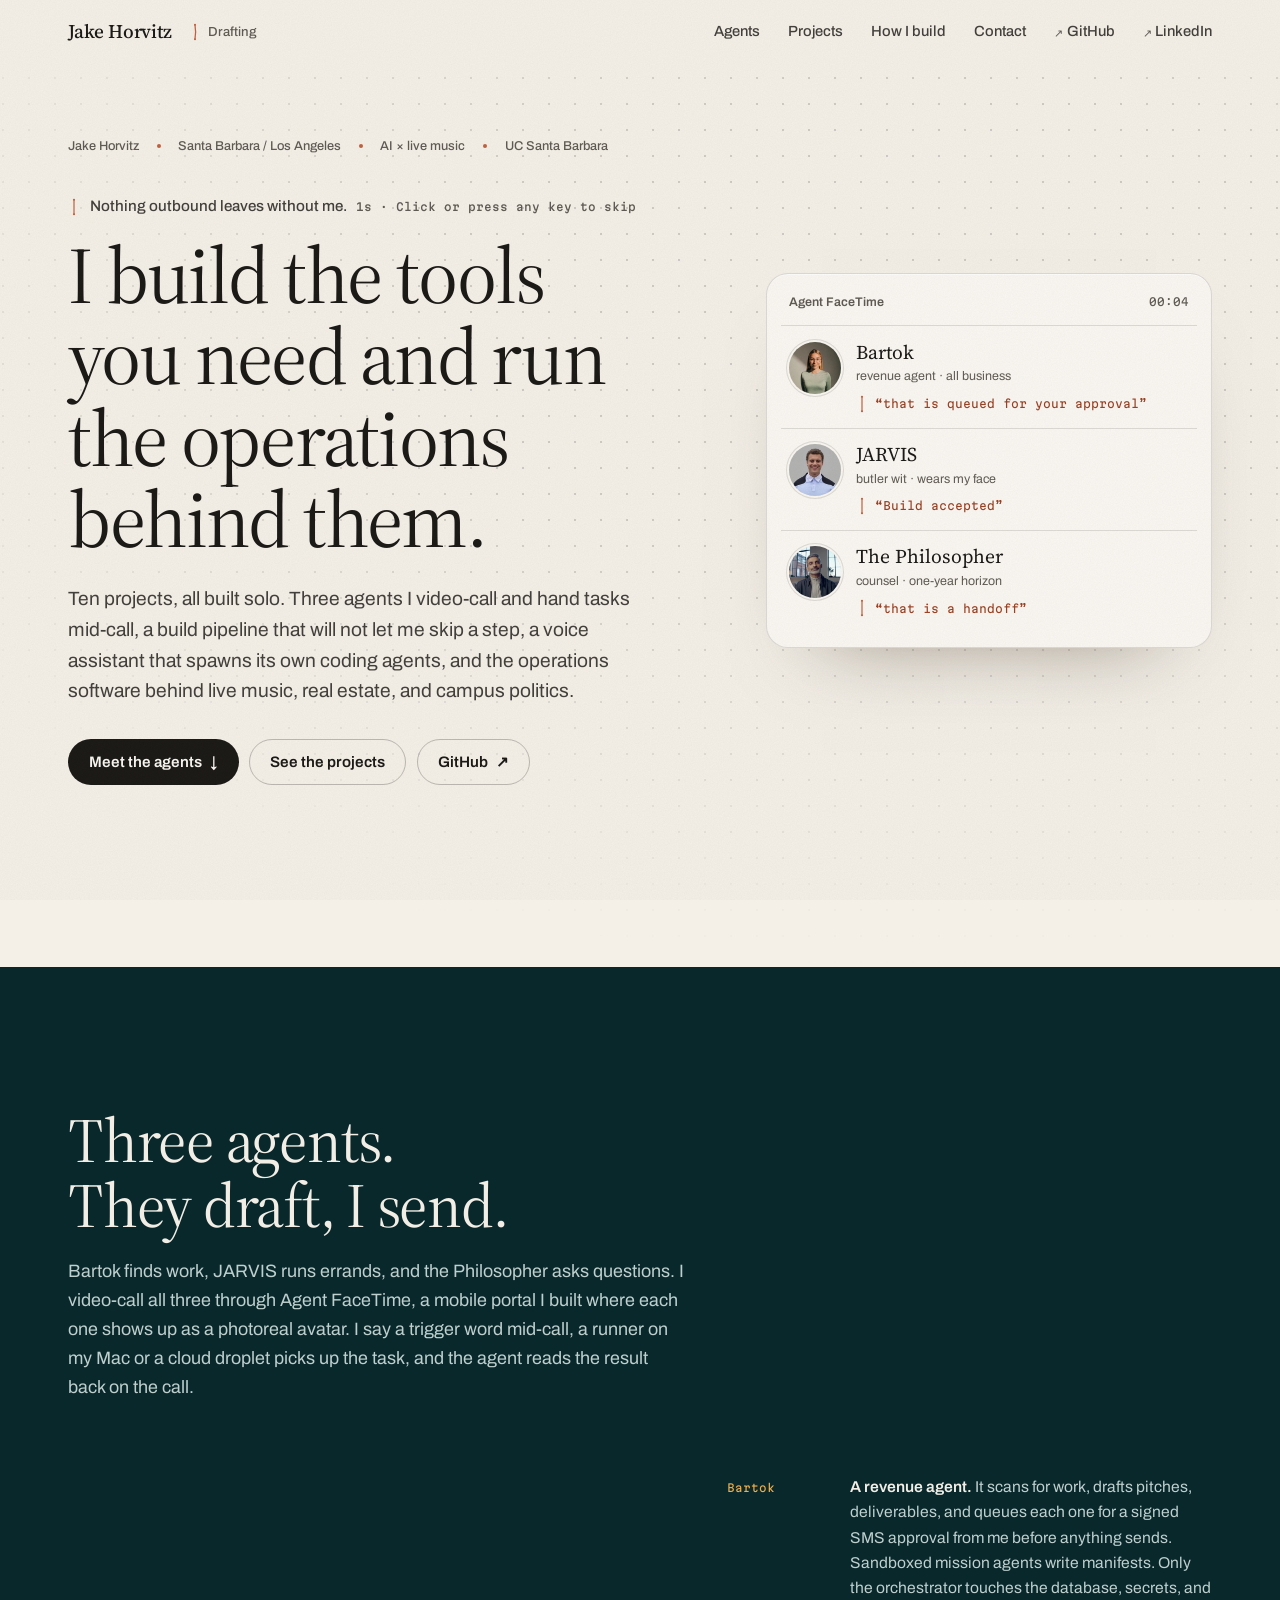
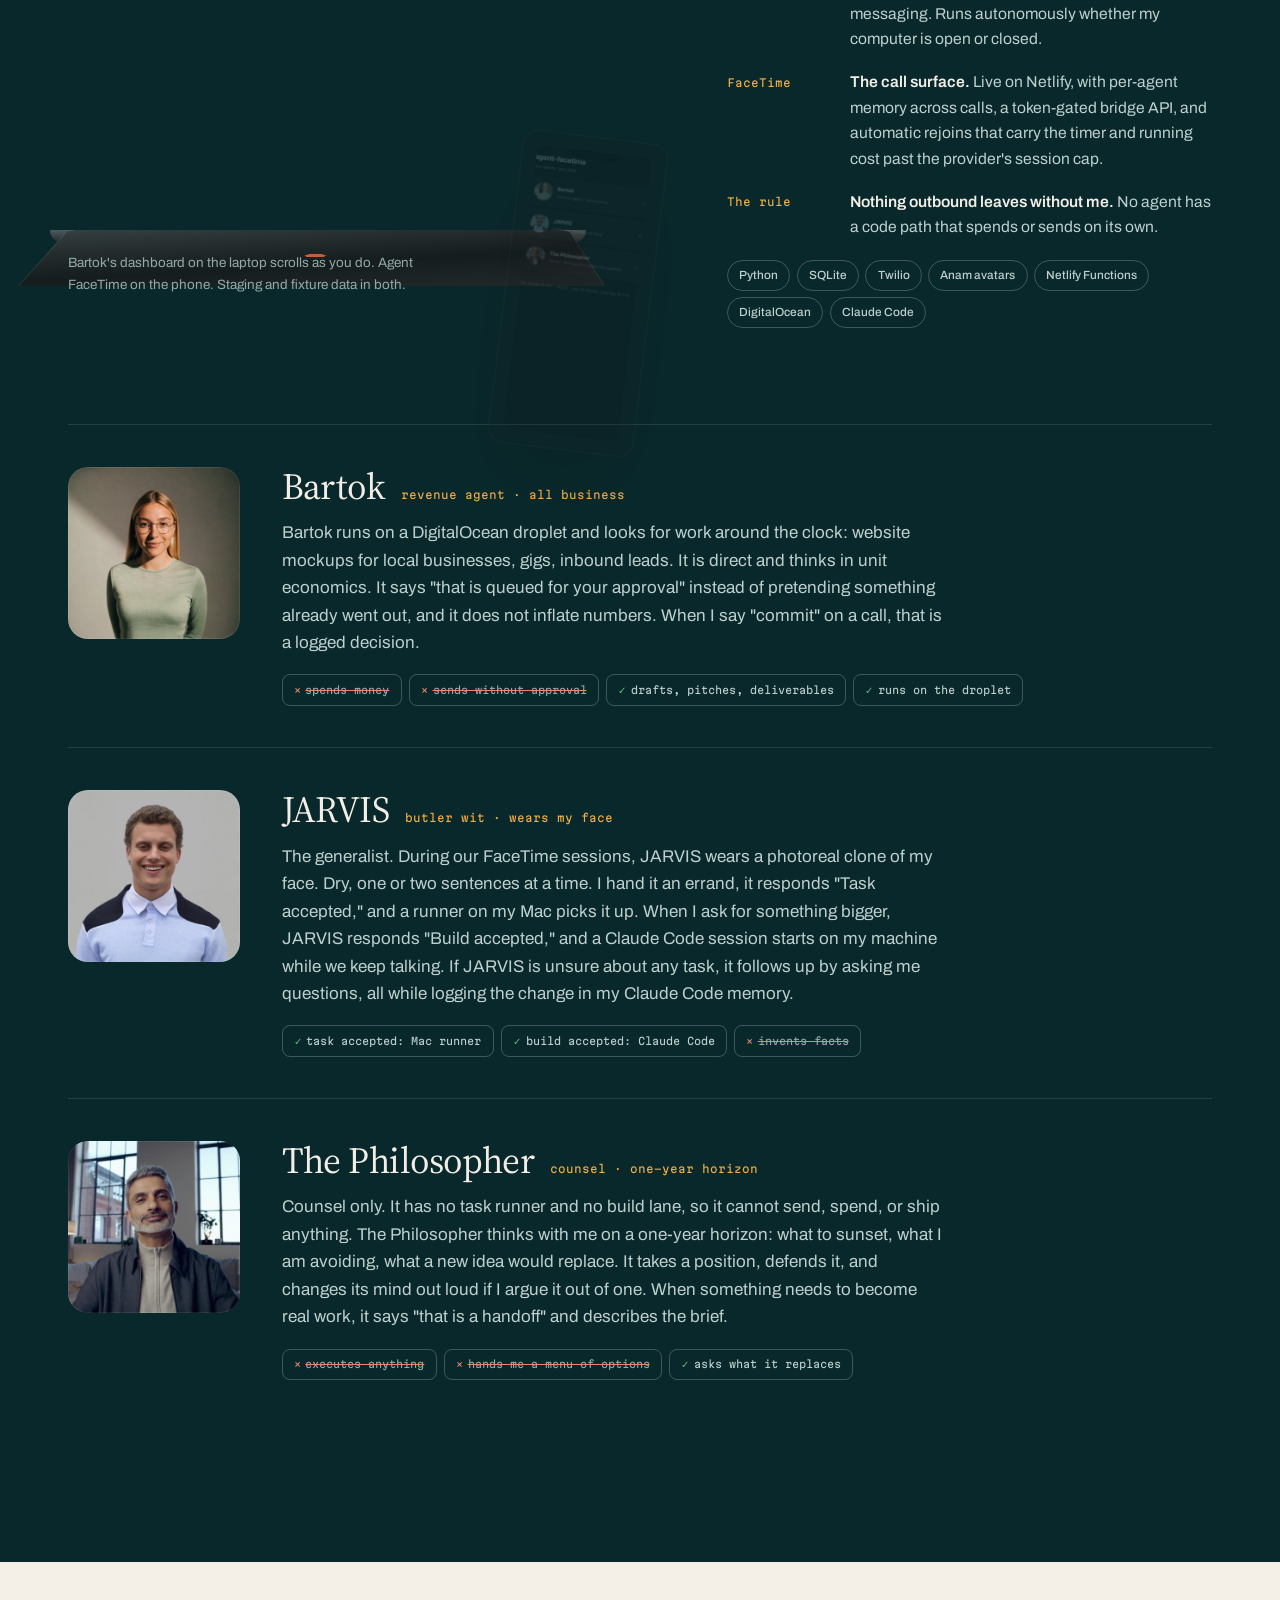
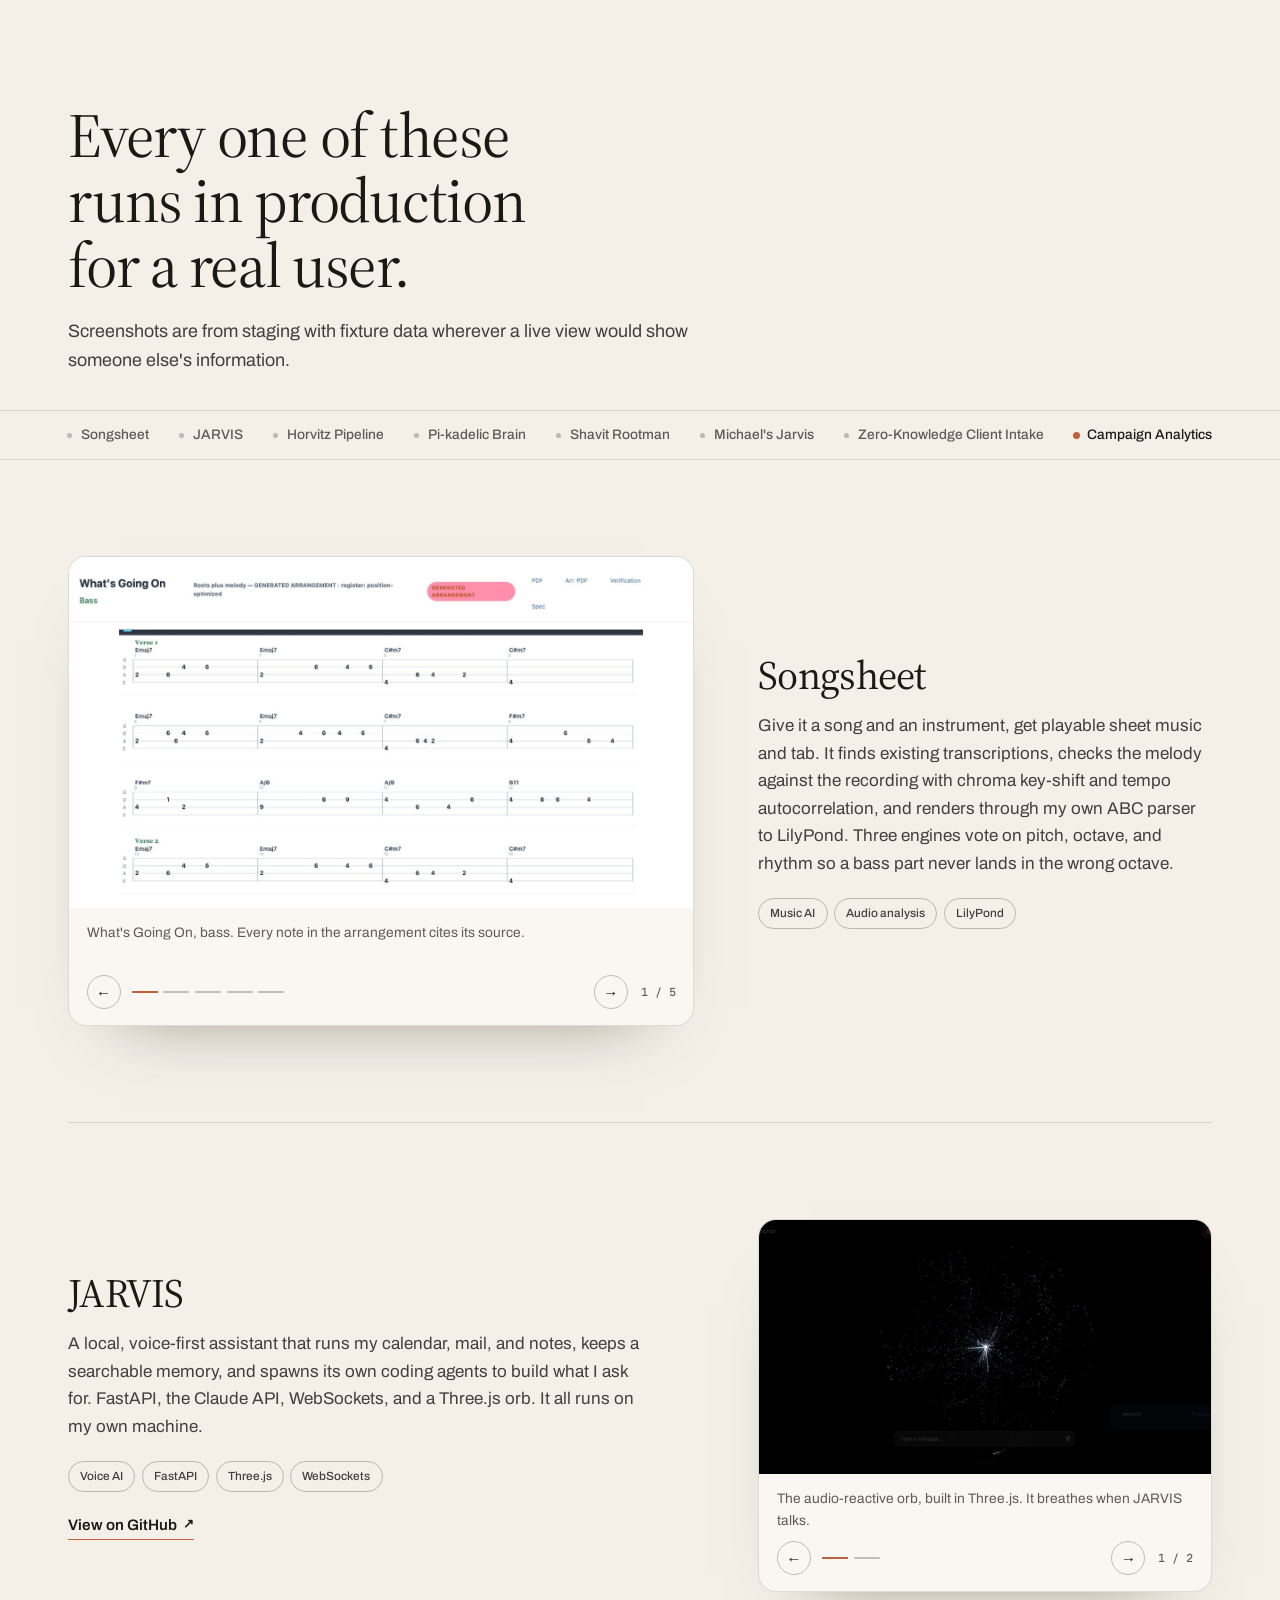
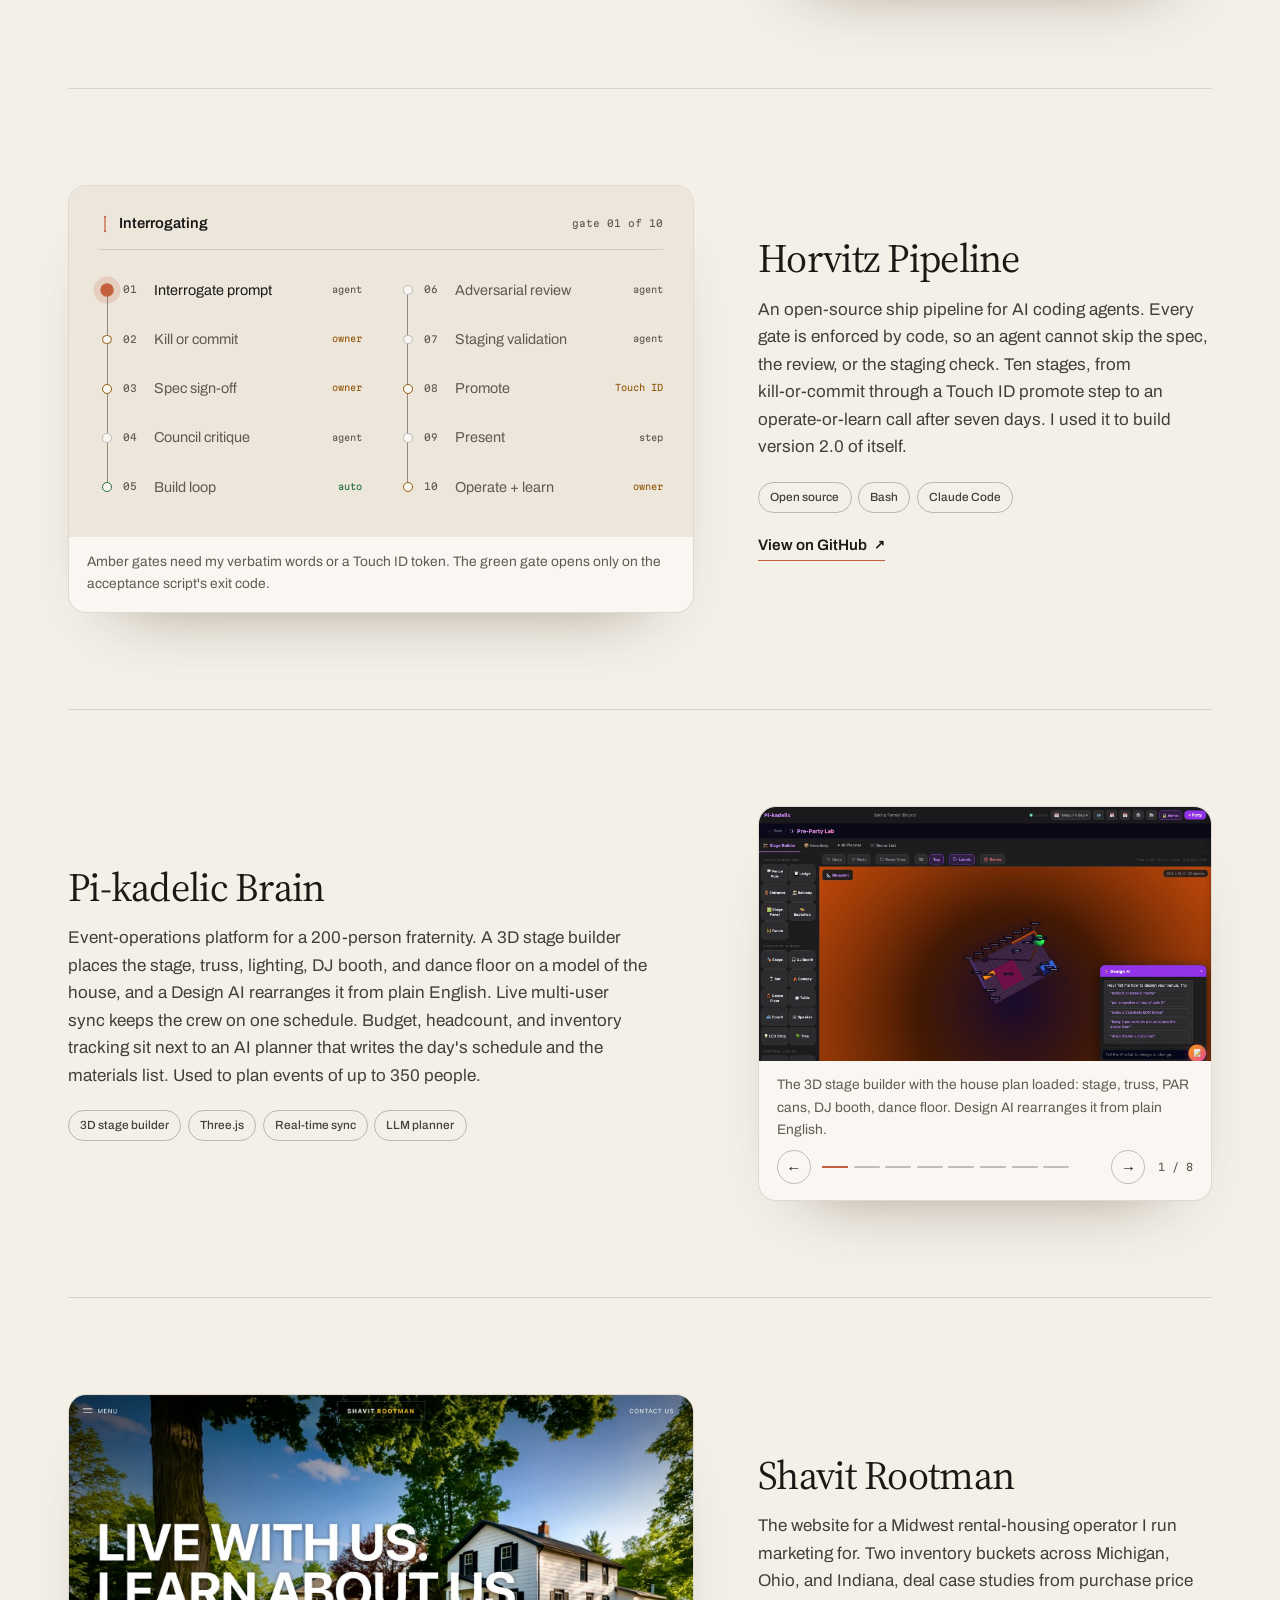
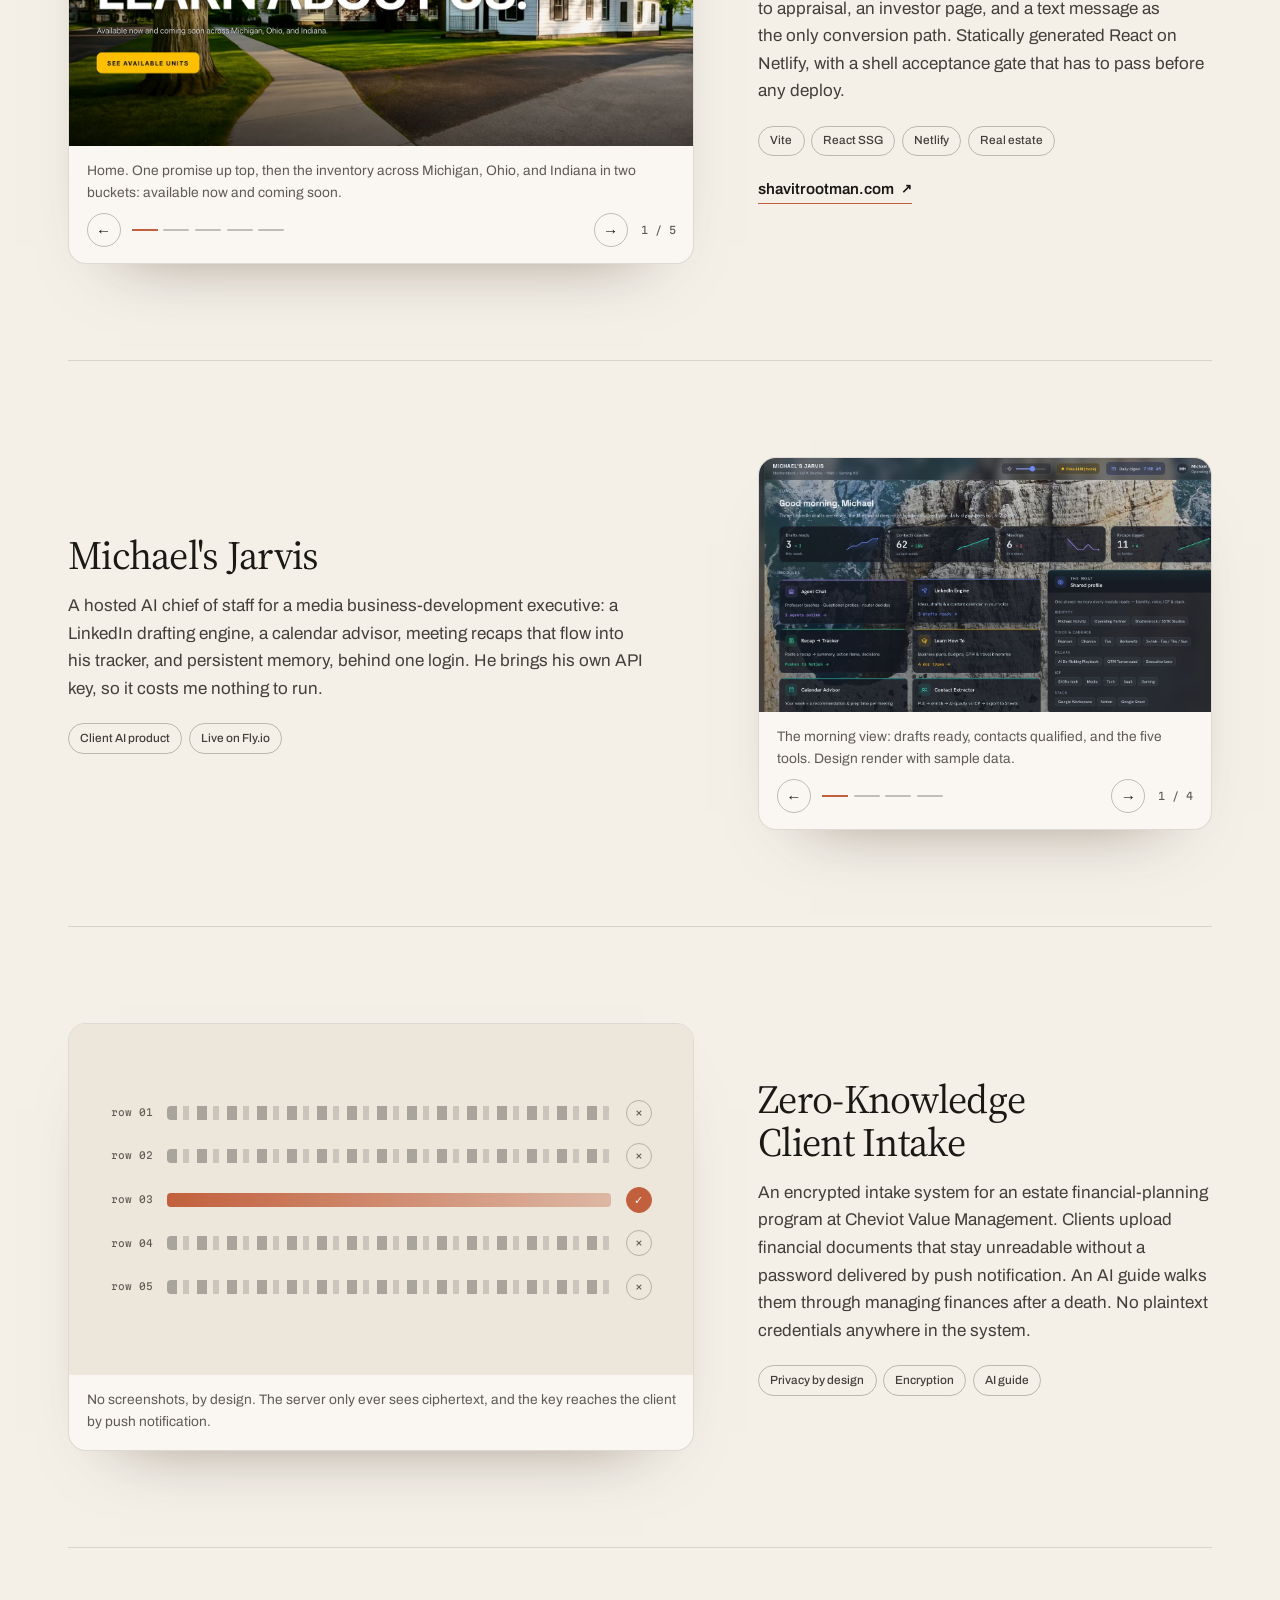
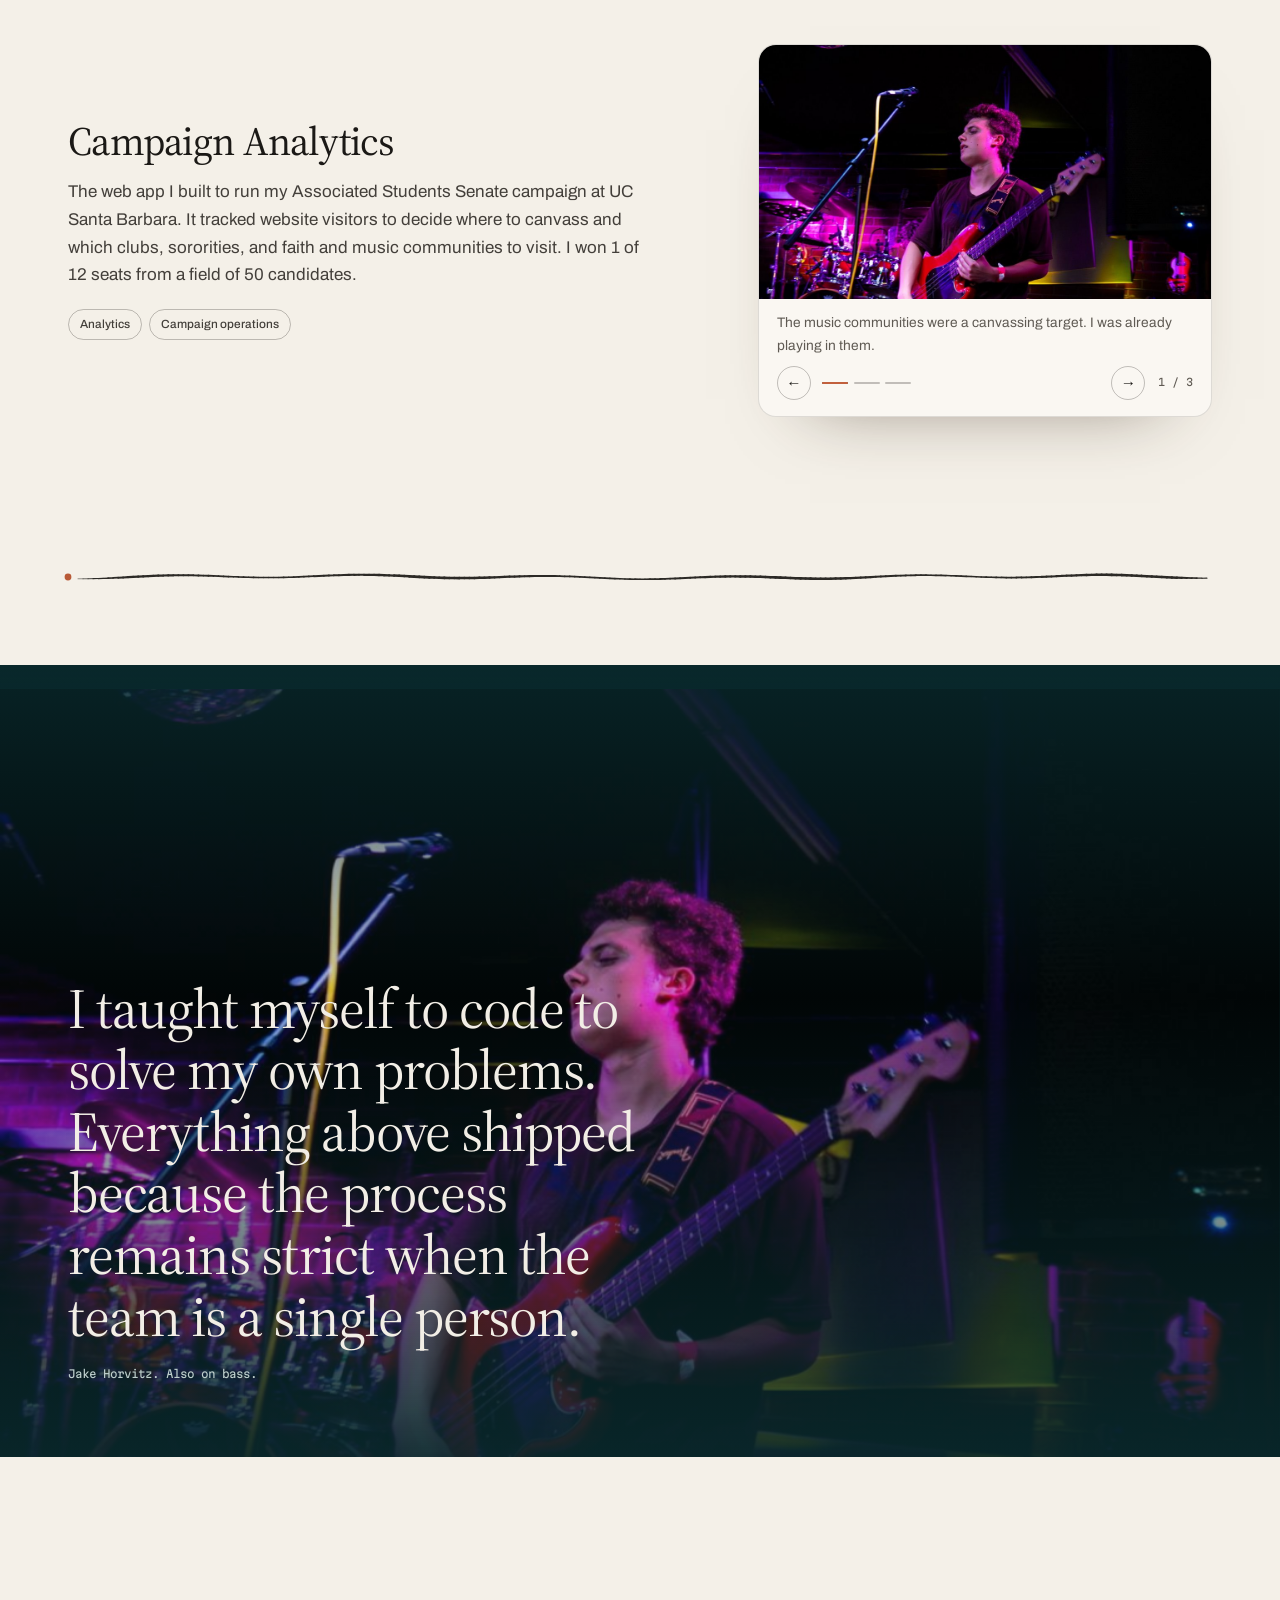
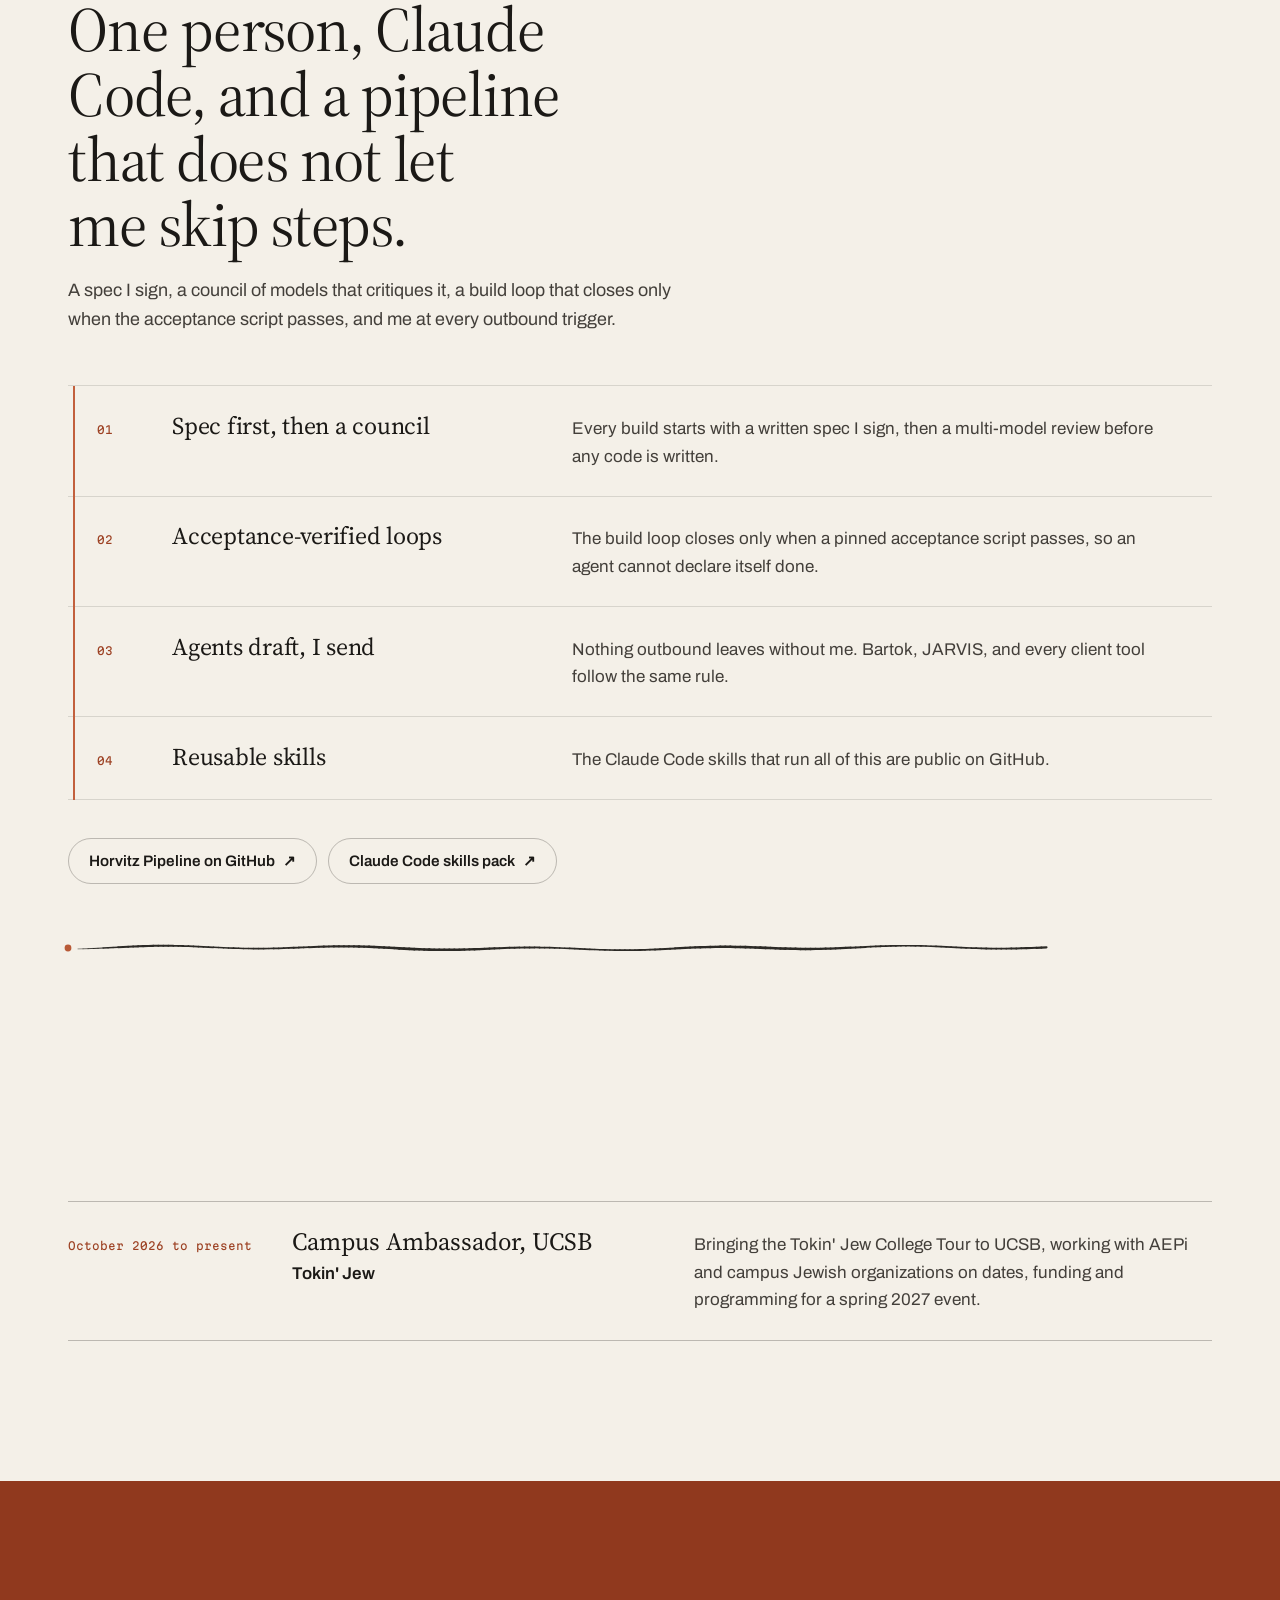
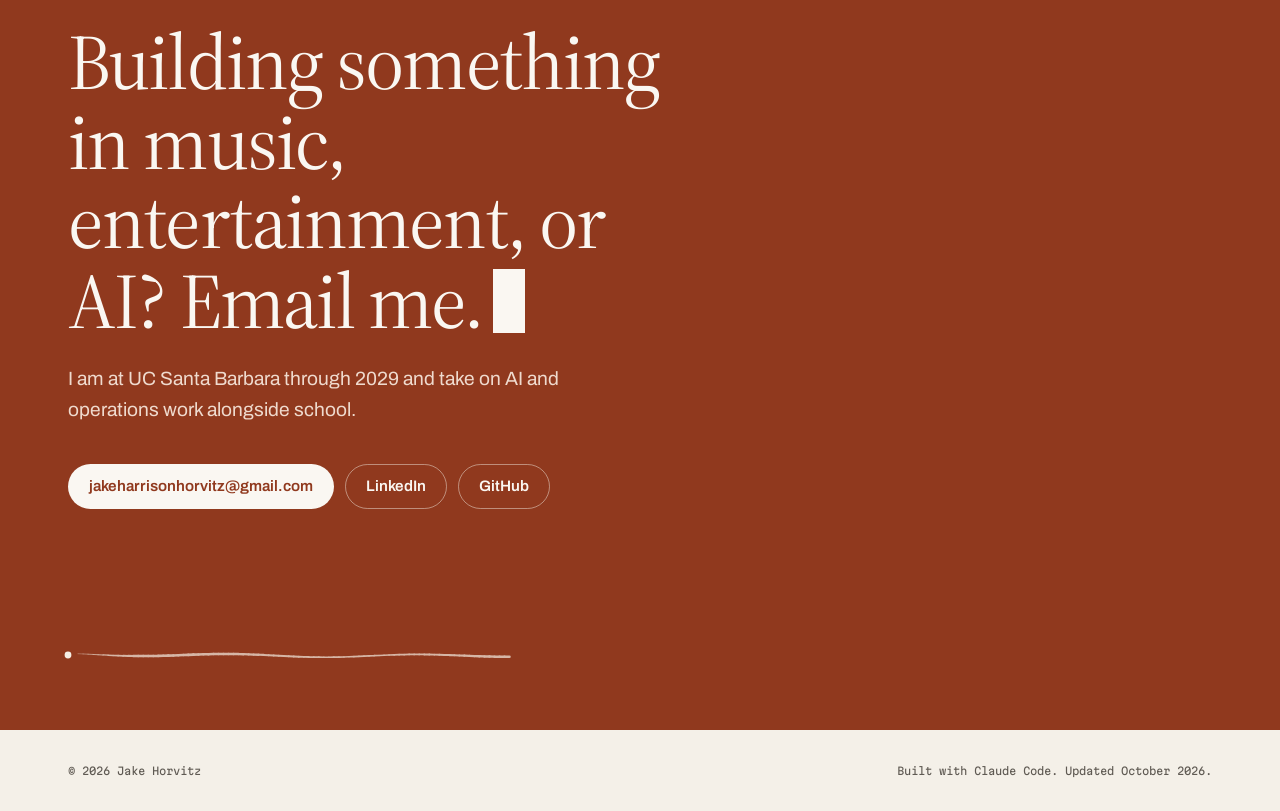
==== index.html @ 58ab50be "Live Session redesign: status line, streamed copy, agent check-ins, plucked ink strings Paper ground" ====
<!doctype html>
<html lang="en">
<head>
<meta charset="UTF-8">
<meta name="viewport" content="width=device-width, initial-scale=1">
<title>Jake Horvitz | AI Projects</title>
<meta name="description" content="Ten projects engineered solo by Jake Horvitz using Claude Code: a gated deployment pipeline, three voice/video-interactive agents, a personal voice assistant, and custom operations platforms driving live music, real estate, and campus governance.">
<meta name="theme-color" content="#F3EEE3">
<meta property="og:type" content="website">
<meta property="og:site_name" content="Jake Horvitz">
<meta property="og:title" content="Jake Horvitz | AI Projects">
<meta property="og:description" content="Ten projects engineered solo with Claude Code: a gated deployment pipeline, three voice/video-interactive agents, a personal voice assistant, and custom operations platforms driving live music, real estate, and campus governance.">
<meta property="og:url" content="https://jakehorvitz.com/">
<meta property="og:image" content="https://jakehorvitz.com/assets/og.jpg">
<meta property="og:image:width" content="1200">
<meta property="og:image:height" content="630">
<meta name="twitter:card" content="summary_large_image">
<meta name="twitter:title" content="Jake Horvitz | AI Projects">
<meta name="twitter:description" content="Ten projects engineered solo with Claude Code, where AI meets live music.">
<meta name="twitter:image" content="https://jakehorvitz.com/assets/og.jpg">
<link rel="icon" href="data:image/svg+xml,%3Csvg xmlns='http://www.w3.org/2000/svg' viewBox='0 0 64 64'%3E%3Crect width='64' height='64' rx='14' fill='%23F3EEE3'/%3E%3Cpath d='M32 12 Q 38 32 32 52' fill='none' stroke='%23B85A37' stroke-width='4' stroke-linecap='round'/%3E%3Ccircle cx='32' cy='12' r='4' fill='%23B85A37'/%3E%3Ccircle cx='32' cy='52' r='4' fill='%23B85A37'/%3E%3C/svg%3E">
<link rel="preconnect" href="https://fonts.googleapis.com">
<link rel="preconnect" href="https://fonts.gstatic.com" crossorigin>
<link rel="stylesheet" href="https://fonts.googleapis.com/css2?family=Source+Serif+4:ital,opsz,wght@0,8..60,300..700;1,8..60,300..600&family=Archivo:wdth,wght@62..125,100..900&family=Martian+Mono:wght@300..500&display=swap">
<link rel="stylesheet" href="styles.css">
<script>
/* Live session: plays once per browser session, never under reduced motion or a deep link.
   app.js takes it over; if app.js never arrives, the safety timer shows the finished page. */
(function (c) {
  c.classList.add('js');
  try {
    if (!window.matchMedia('(prefers-reduced-motion: reduce)').matches && !window.sessionStorage.getItem('jh-live') && !window.location.hash) {
      window.sessionStorage.setItem('jh-live', '1');
      c.classList.add('live');
      window.__liveSafety = window.setTimeout(function () { c.classList.remove('live'); }, 2500);
    }
  } catch (e) { c.classList.remove('live'); }
})(document.documentElement);
</script>
<script type="application/ld+json">
{"@context":"https://schema.org","@type":"Person","name":"Jake Horvitz","url":"https://jakehorvitz.com/","affiliation":{"@type":"CollegeOrUniversity","name":"UC Santa Barbara"},"sameAs":["https://github.com/jakehorvitz","https://www.linkedin.com/in/jakehorvitz/"]}
</script>
</head>
<body>

<a class="skip" href="#agents">Skip to content</a>

<nav class="nav" id="nav" aria-label="Primary">
  <span class="nav-progress" aria-hidden="true"></span>
  <div class="wrap">
    <a href="#top" class="mark">Jake Horvitz</a>
    <span class="nav-status" aria-hidden="true">
      <svg class="pluck" viewBox="0 0 20 30"><path class="ghost g1"/><path class="ghost g2"/><path class="str" d="M10 3 Q 10 15 10 27"/><circle cx="10" cy="3" r="1.7"/><circle cx="10" cy="27" r="1.7"/></svg>
      <span class="nav-verb">Drafting</span>
    </span>
    <button class="nav-toggle" id="navToggle" aria-label="Toggle navigation menu" aria-expanded="false" aria-controls="navLinks">
      <span></span>
    </button>
    <ul class="nav-links" id="navLinks">
      <li><a href="#agents">Agents</a></li>
      <li><a href="#projects">Projects</a></li>
      <li><a href="#how">How I build</a></li>
      <li><a href="#contact">Contact</a></li>
      <li><a class="ext" href="https://github.com/jakehorvitz" rel="me">GitHub</a></li>
      <li><a class="ext" href="https://www.linkedin.com/in/jakehorvitz/" rel="me">LinkedIn</a></li>
    </ul>
  </div>
</nav>

<header class="hero" id="top">
  <canvas class="hero-dots" id="heroDots" aria-hidden="true"></canvas>
  <div class="wrap hero-grid">
    <div class="hero-main">
      <p class="hero-readout"><span>Jake Horvitz</span><span>Santa Barbara / Los Angeles</span><span>AI &times; live music</span><span>UC Santa Barbara</span></p>
      <p class="status" id="heroStatus">
        <svg class="pluck" id="heroPluck" viewBox="0 0 20 30" aria-hidden="true"><path class="ghost g1"/><path class="ghost g2"/><path class="str" d="M10 3 Q 10 15 10 27"/><circle cx="10" cy="3" r="1.7"/><circle cx="10" cy="27" r="1.7"/></svg>
        <span class="status-text" id="statusText">Nothing outbound leaves without me.</span>
        <span class="status-meta" id="statusMeta" aria-hidden="true"></span>
      </p>
      <h1 id="heroTitle">I build the tools you need and run the operations behind them.</h1>
      <p class="hero-tagline" id="heroTagline">Ten projects, all built solo. Three agents I video-call and hand tasks mid-call, a build pipeline that will not let me skip a step, a voice assistant that spawns its own coding agents, and the operations software behind live music, real estate, and campus politics.</p>
      <div class="hero-cta">
        <a class="btn btn-primary" href="#agents">Meet the agents <span class="arrow" aria-hidden="true">&darr;</span></a>
        <a class="btn btn-ghost" href="#projects">See the projects</a>
        <a class="btn btn-ghost" href="https://github.com/jakehorvitz">GitHub <span class="arrow" aria-hidden="true">&nearr;</span></a>
      </div>
    </div>

    <aside class="session" aria-label="The three agents">
      <p class="session-head"><span>Agent FaceTime</span><span class="session-clock" id="sessionClock" aria-hidden="true">00:00</span></p>
      <ol class="session-log">
        <li>
          <a class="checkin" href="#agent-bartok">
            <span class="checkin-face"><img src="assets/img/agents/avatar-bartok.jpg" alt="" width="800" height="800" decoding="async"></span>
            <span class="checkin-body">
              <span class="checkin-name">Bartok</span>
              <span class="checkin-tag">revenue agent &middot; all business</span>
              <span class="checkin-line"><svg class="pluck" viewBox="0 0 20 30" aria-hidden="true"><path class="ghost g1"/><path class="ghost g2"/><path class="str" d="M10 3 Q 10 15 10 27"/><circle cx="10" cy="3" r="1.7"/><circle cx="10" cy="27" r="1.7"/></svg><q>that is queued for your approval</q></span>
            </span>
          </a>
        </li>
        <li>
          <a class="checkin" href="#agent-jarvis">
            <span class="checkin-face"><img src="assets/img/agents/avatar-jarvis.jpg" alt="" width="800" height="800" decoding="async"></span>
            <span class="checkin-body">
              <span class="checkin-name">JARVIS</span>
              <span class="checkin-tag">butler wit &middot; wears my face</span>
              <span class="checkin-line"><svg class="pluck" viewBox="0 0 20 30" aria-hidden="true"><path class="ghost g1"/><path class="ghost g2"/><path class="str" d="M10 3 Q 10 15 10 27"/><circle cx="10" cy="3" r="1.7"/><circle cx="10" cy="27" r="1.7"/></svg><q>Build accepted</q></span>
            </span>
          </a>
        </li>
        <li>
          <a class="checkin" href="#agent-philosopher">
            <span class="checkin-face"><img src="assets/img/agents/avatar-philosopher.jpg" alt="" width="800" height="800" decoding="async"></span>
            <span class="checkin-body">
              <span class="checkin-name">The Philosopher</span>
              <span class="checkin-tag">counsel &middot; one-year horizon</span>
              <span class="checkin-line"><svg class="pluck" viewBox="0 0 20 30" aria-hidden="true"><path class="ghost g1"/><path class="ghost g2"/><path class="str" d="M10 3 Q 10 15 10 27"/><circle cx="10" cy="3" r="1.7"/><circle cx="10" cy="27" r="1.7"/></svg><q>that is a handoff</q></span>
            </span>
          </a>
        </li>
      </ol>
    </aside>
  </div>
  <div class="ink ink--hero" data-ink aria-hidden="true"><canvas></canvas></div>
</header>

<section id="agents" class="sec agents">
  <div class="wrap">
    <div class="sec-head rv">
      <h2 data-stream>Three agents. They draft, I send.</h2>
      <p>Bartok finds work, JARVIS runs errands, and the Philosopher asks questions. I video-call all three through Agent FaceTime, a mobile portal I built where each one shows up as a photoreal avatar. I say a trigger word mid-call, a runner on my Mac or a cloud droplet picks up the task, and the agent reads the result back on the call.</p>
    </div>

    <div class="agents-top">
      <div class="devices" data-devices>
        <div class="laptop">
          <div class="laptop-lid">
            <div class="lid-front">
              <div class="laptop-screen">
                <img class="screen-scroll" src="assets/img/agents/bartok-queue.jpg" alt="Bartok's operator dashboard on staging, a long page: the approval queue labeled Jake decides with a column of drafted pitches waiting for a decision." loading="lazy" decoding="async" width="670" height="2463">
                <span class="screen-sheen" aria-hidden="true"></span>
              </div>
            </div>
            <div class="lid-back" aria-hidden="true"></div>
          </div>
          <div class="laptop-base"><span></span></div>
        </div>
        <div class="phone">
          <div class="phone-screen">
            <img src="assets/img/agents/facetime-phone-screen.jpg" alt="The Agent FaceTime roster on a phone: Bartok, JARVIS, and The Philosopher as tappable tiles, with the month's meter at the bottom." loading="lazy" decoding="async" width="600" height="1300">
          </div>
          <span class="phone-notch" aria-hidden="true"></span>
        </div>
        <p class="devices-cap">Bartok's dashboard on the laptop scrolls as you do. Agent FaceTime on the phone. Staging and fixture data in both.</p>
      </div>

      <div class="rv">
        <dl class="spec">
          <dt>Bartok</dt>
          <dd><strong>A revenue agent.</strong> It scans for work, drafts pitches, deliverables, and queues each one for a signed SMS approval from me before anything sends. Sandboxed mission agents write manifests. Only the orchestrator touches the database, secrets, and messaging. Runs autonomously whether my computer is open or closed.</dd>
          <dt>FaceTime</dt>
          <dd><strong>The call surface.</strong> Live on Netlify, with per-agent memory across calls, a token-gated bridge API, and automatic rejoins that carry the timer and running cost past the provider's session cap.</dd>
          <dt>The rule</dt>
          <dd><strong>Nothing outbound leaves without me.</strong> No agent has a code path that spends or sends on its own.</dd>
        </dl>
        <div class="stack">
          <span>Python</span><span>SQLite</span><span>Twilio</span><span>Anam avatars</span><span>Netlify Functions</span><span>DigitalOcean</span><span>Claude Code</span>
        </div>
      </div>
    </div>

    <div class="roster">
      <article class="agent rv" id="agent-bartok">
        <div class="agent-call"><div class="agent-face"><img src="assets/img/agents/avatar-bartok.jpg" alt="Bartok's avatar: a woman with long blonde hair and round glasses in a sage sweater, lit by window light." loading="lazy" decoding="async" width="800" height="800"></div><span class="call-ring" aria-hidden="true"></span><span class="call-ring" aria-hidden="true"></span></div>
        <div>
          <div class="agent-head"><h3>Bartok</h3><span class="agent-tag">revenue agent &middot; all business</span></div>
          <p>Bartok runs on a DigitalOcean droplet and looks for work around the clock: website mockups for local businesses, gigs, inbound leads. It is direct and thinks in unit economics. It says "that is queued for your approval" instead of pretending something already went out, and it does not inflate numbers. When I say "commit" on a call, that is a logged decision.</p>
          <div class="agent-rules"><span class="rule no">spends money</span><span class="rule no">sends without approval</span><span class="rule yes">drafts, pitches, deliverables</span><span class="rule yes">runs on the droplet</span></div>
        </div>
      </article>
      <article class="agent rv" id="agent-jarvis">
        <div class="agent-call"><div class="agent-face"><img src="assets/img/agents/avatar-jarvis.jpg" alt="JARVIS's avatar: a photoreal clone of Jake's own face, smiling, in a light blue polo." loading="lazy" decoding="async" width="800" height="800"></div><span class="call-ring" aria-hidden="true"></span><span class="call-ring" aria-hidden="true"></span></div>
        <div>
          <div class="agent-head"><h3>JARVIS</h3><span class="agent-tag">butler wit &middot; wears my face</span></div>
          <p>The generalist. During our FaceTime sessions, JARVIS wears a photoreal clone of my face. Dry, one or two sentences at a time. I hand it an errand, it responds "Task accepted," and a runner on my Mac picks it up. When I ask for something bigger, JARVIS responds "Build accepted," and a Claude Code session starts on my machine while we keep talking. If JARVIS is unsure about any task, it follows up by asking me questions, all while logging the change in my Claude Code memory.</p>
          <div class="agent-rules"><span class="rule yes">task accepted: Mac runner</span><span class="rule yes">build accepted: Claude Code</span><span class="rule no">invents facts</span></div>
        </div>
      </article>
      <article class="agent rv" id="agent-philosopher">
        <div class="agent-call"><div class="agent-face"><img src="assets/img/agents/avatar-philosopher.jpg" alt="The Philosopher's avatar: a man with silver hair and a beard in a grey jacket, seated in a bright loft." loading="lazy" decoding="async" width="800" height="800"></div><span class="call-ring" aria-hidden="true"></span><span class="call-ring" aria-hidden="true"></span></div>
        <div>
          <div class="agent-head"><h3>The Philosopher</h3><span class="agent-tag">counsel &middot; one-year horizon</span></div>
          <p>Counsel only. It has no task runner and no build lane, so it cannot send, spend, or ship anything. The Philosopher thinks with me on a one-year horizon: what to sunset, what I am avoiding, what a new idea would replace. It takes a position, defends it, and changes its mind out loud if I argue it out of one. When something needs to become real work, it says "that is a handoff" and describes the brief.</p>
          <div class="agent-rules"><span class="rule no">executes anything</span><span class="rule no">hands me a menu of options</span><span class="rule yes">asks what it replaces</span></div>
        </div>
      </article>
    </div>
  </div>
</section>

<section id="projects" class="sec projects">
  <div class="wrap">
    <div class="sec-head rv">
      <h2 data-stream>Every one of these runs in production for a real user.</h2>
      <p>Screenshots are from staging with fixture data wherever a live view would show someone else's information.</p>
    </div>
  </div>
  <nav class="setlist" aria-label="Projects" data-setlist>
    <div class="wrap setlist-track">
      <a href="#p-songsheet">Songsheet</a>
      <a href="#p-jarvis">JARVIS</a>
      <a href="#p-horvitz-pipeline">Horvitz Pipeline</a>
      <a href="#p-pikadelic">Pi-kadelic Brain</a>
      <a href="#p-shavit">Shavit Rootman</a>
      <a href="#p-michaels-jarvis">Michael's Jarvis</a>
      <a href="#p-zero-knowledge">Zero-Knowledge Client Intake</a>
      <a href="#p-campaign">Campaign Analytics</a>
    </div>
  </nav>
  <div class="wrap">

    <article class="proj" id="p-songsheet">
      <div class="proj-media">
        <div class="frame car" data-car>
          <div class="car-track" tabindex="0" aria-label="Songsheet screenshots. Use the arrow keys to move between slides.">
            <figure class="car-slide">
              <img src="assets/img/songsheet/whats-going-on.jpg" alt="Songsheet workspace showing a generated bass arrangement of What's Going On as tablature with chord names and a playback bar." loading="lazy" decoding="async">
              <figcaption>What's Going On, bass. Every note in the arrangement cites its source.</figcaption>
            </figure>
            <figure class="car-slide">
              <img src="assets/img/songsheet/playback-controls.jpg" alt="Songsheet playback controls and practice panels: source, arrangement, and compare modes, with per-measure source facts beside generated decisions." loading="lazy" decoding="async">
              <figcaption>Practice panels. Where the arrangement departs from the record, the record's version sits beside it.</figcaption>
            </figure>
            <figure class="car-slide">
              <img src="assets/img/songsheet/savoy-guitar.jpg" alt="Guitar chord-melody arrangement in drop-2 voicings rendered as tab, bars 17 through 32." loading="lazy" decoding="async">
              <figcaption>Guitar chord-melody in drop-2 voicings. The bridge, bars 17 through 32.</figcaption>
            </figure>
            <figure class="car-slide">
              <img src="assets/img/songsheet/peg-bass.jpg" alt="Peg, bass arrangement with intro and verse sections, loop controls, and a stems mixer for backing, bass, drums, guitar, horns, and keys." loading="lazy" decoding="async">
              <figcaption>Peg, bass. Loop a section, mute a stem, play along.</figcaption>
            </figure>
            <figure class="car-slide">
              <img src="assets/img/songsheet/guitar-draft.jpg" alt="Guitar chord-melody draft with four difficulty tiers and a verdict button on every bar." loading="lazy" decoding="async">
              <figcaption>Four difficulty tiers of one melody. Rate each bar and the hand model adjusts.</figcaption>
            </figure>
          </div>
          <div class="car-ui">
            <button class="car-btn" type="button" data-prev aria-label="Previous slide">&larr;</button>
            <div class="car-dots" aria-hidden="true"></div>
            <button class="car-btn" type="button" data-next aria-label="Next slide">&rarr;</button>
            <span class="car-count" aria-live="polite"></span>
          </div>
        </div>
      </div>
      <div class="proj-body rv">
        <h3>Songsheet</h3>
        <p data-stream>Give it a song and an instrument, get playable sheet music and tab. It finds existing transcriptions, checks the melody against the recording with chroma key-shift and tempo autocorrelation, and renders through my own ABC parser to LilyPond. Three engines vote on pitch, octave, and rhythm so a bass part never lands in the wrong octave.</p>
        <div class="stack"><span>Music AI</span><span>Audio analysis</span><span>LilyPond</span></div>
      </div>
    </article>

    <article class="proj" id="p-jarvis">
      <div class="proj-media">
        <div class="frame car" data-car>
          <div class="car-track" tabindex="0" aria-label="JARVIS screenshots. Use the arrow keys to move between slides.">
            <figure class="car-slide">
              <img src="assets/img/jarvis/orb.jpg" alt="JARVIS interface: a white particle orb on black with a message input bar at the bottom." loading="lazy" decoding="async">
              <figcaption>The audio-reactive orb, built in Three.js. It breathes when JARVIS talks.</figcaption>
            </figure>
            <figure class="car-slide">
              <div class="vis vis-call" role="img" aria-label="A call card for JARVIS showing its avatar, a photoreal clone of Jake's face, with the readout connected, 16 cents per minute, zero dollars idle.">
                <img src="assets/img/agents/avatar-jarvis.jpg" alt="" loading="lazy" decoding="async">
                <div><b>JARVIS</b><span>butler wit &middot; wears my face</span><span class="mono"><i class="dot"></i>connected &middot; $0.16/min &middot; $0 idle</span></div>
              </div>
              <figcaption>On a video call, JARVIS wears a photorealistic clone of my face and bills only for the minutes we talk.</figcaption>
            </figure>
          </div>
          <div class="car-ui">
            <button class="car-btn" type="button" data-prev aria-label="Previous slide">&larr;</button>
            <div class="car-dots" aria-hidden="true"></div>
            <button class="car-btn" type="button" data-next aria-label="Next slide">&rarr;</button>
            <span class="car-count" aria-live="polite"></span>
          </div>
        </div>
      </div>
      <div class="proj-body rv">
        <h3>JARVIS</h3>
        <p data-stream>A local, voice-first assistant that runs my calendar, mail, and notes, keeps a searchable memory, and spawns its own coding agents to build what I ask for. FastAPI, the Claude API, WebSockets, and a Three.js orb. It all runs on my own machine.</p>
        <div class="stack"><span>Voice AI</span><span>FastAPI</span><span>Three.js</span><span>WebSockets</span></div>
        <a class="proj-link" href="https://github.com/jakehorvitz/jarvis-pipeline">View on GitHub</a>
      </div>
    </article>

    <article class="proj" id="p-horvitz-pipeline">
      <div class="proj-media">
        <div class="frame">
          <div class="vis vis-rail" data-rail role="img" aria-label="The ten pipeline stages drawn as a rail. Owner gates at kill-or-commit, spec sign-off, promote, and operate. A machine-verified gate at the build loop. Agent gates elsewhere. A signal travels through the gates in order.">
            <p class="rail-status" aria-hidden="true">
              <svg class="pluck" viewBox="0 0 20 30"><path class="ghost g1"/><path class="ghost g2"/><path class="str" d="M10 3 Q 10 15 10 27"/><circle cx="10" cy="3" r="1.7"/><circle cx="10" cy="27" r="1.7"/></svg>
              <span class="rail-verb">Interrogating</span>
              <span class="rail-n">gate 01 of 10</span>
            </p>
            <ol class="rail">
              <li data-gate="agent" data-verb="Interrogating"><b>01</b><span>Interrogate prompt</span><i>agent</i></li>
              <li data-gate="owner" data-verb="Waiting on Jake"><b>02</b><span>Kill or commit</span><i>owner</i></li>
              <li data-gate="owner" data-verb="Waiting on Jake"><b>03</b><span>Spec sign-off</span><i>owner</i></li>
              <li data-gate="agent" data-verb="Critiquing"><b>04</b><span>Council critique</span><i>agent</i></li>
              <li data-gate="auto" data-verb="Looping until green"><b>05</b><span>Build loop</span><i>auto</i></li>
              <li data-gate="agent" data-verb="Reviewing"><b>06</b><span>Adversarial review</span><i>agent</i></li>
              <li data-gate="agent" data-verb="Staging"><b>07</b><span>Staging validation</span><i>agent</i></li>
              <li data-gate="owner" data-verb="Waiting on Touch ID"><b>08</b><span>Promote</span><i>Touch ID</i></li>
              <li data-gate="step" data-verb="Presenting"><b>09</b><span>Present</span><i>step</i></li>
              <li data-gate="owner" data-verb="Operating"><b>10</b><span>Operate + learn</span><i>owner</i></li>
            </ol>
          </div>
          <p class="frame-cap">Amber gates need my verbatim words or a Touch ID token. The green gate opens only on the acceptance script's exit code.</p>
        </div>
      </div>
      <div class="proj-body rv">
        <h3>Horvitz Pipeline</h3>
        <p data-stream>An open-source ship pipeline for AI coding agents. Every gate is enforced by code, so an agent cannot skip the spec, the review, or the staging check. Ten stages, from kill-or-commit through a Touch ID promote step to an operate-or-learn call after seven days. I used it to build version 2.0 of itself.</p>
        <div class="stack"><span>Open source</span><span>Bash</span><span>Claude Code</span></div>
        <a class="proj-link" href="https://github.com/jakehorvitz/horvitzpipeline">View on GitHub</a>
      </div>
    </article>

    <article class="proj" id="p-pikadelic">
      <div class="proj-media">
        <div class="frame car" data-car>
          <div class="car-track" tabindex="0" aria-label="Pi-kadelic Brain screenshots. Use the arrow keys to move between slides.">
            <figure class="car-slide">
              <img src="assets/img/pikadelic/stage-floorplan.jpg" alt="Pi-kadelic's 3D stage builder in perspective view: a wireframe model of the house lot with a stage, a truss carrying lights, a DJ booth, a dance floor, and a Design AI chat panel offering example instructions." loading="lazy" decoding="async">
              <figcaption>The 3D stage builder with the house plan loaded: stage, truss, PAR cans, DJ booth, dance floor. Design AI rearranges it from plain English.</figcaption>
            </figure>
            <figure class="car-slide">
              <img src="assets/img/pikadelic/stage-top.jpg" alt="Top-down plan view of the same 3D build on a grid, with the object palette on the left." loading="lazy" decoding="async">
              <figcaption>Top view of the same build, the way the setup crew reads it on party day.</figcaption>
            </figure>
            <figure class="car-slide">
              <img src="assets/img/pikadelic/stage-labels.jpg" alt="Perspective view of the 3D build with labels switched on so every object is named." loading="lazy" decoding="async">
              <figcaption>Labels on, so the crew knows what goes where. Undo, redo, reset, and delete sit above the scene.</figcaption>
            </figure>
            <figure class="car-slide">
              <img src="assets/img/pikadelic/tasks.jpg" alt="The schedule and build board for a fixture party: party info, push, send, templates, budget, crew, auto-assign, and groups controls, a task list under Build and setup, and a Claude planning panel." loading="lazy" decoding="async">
              <figcaption>The schedule and build board: crew, auto-assign, templates, and a Claude panel that plans the day. Fixture data.</figcaption>
            </figure>
            <figure class="car-slide">
              <img src="assets/img/pikadelic/brain.jpg" alt="Jarvis Brain view: an overall risk meter reading moderate, 44 of 100, with schedule, budget, crew effort, inventory, and weather tiles and a list of next critical actions." loading="lazy" decoding="async">
              <figcaption>Jarvis Brain: one risk score from schedule, budget, inventory, and crew effort, then the next critical actions.</figcaption>
            </figure>
            <figure class="car-slide">
              <img src="assets/img/pikadelic/inventory.jpg" alt="Materials inventory table listing paints, primers, brushes, lumber, and stage backdrops with quantities, units, and notes." loading="lazy" decoding="async">
              <figcaption>Materials inventory with quantities and notes. Low-stock items feed straight into the Brain's restock list.</figcaption>
            </figure>
            <figure class="car-slide">
              <img src="assets/img/pikadelic/planner.jpg" alt="The AI planner tab with prompt chips: what could go wrong, two-hour pre-party checklist, rate my setup plan, decor priorities." loading="lazy" decoding="async">
              <figcaption>The AI planner: what could go wrong, the two-hour pre-party checklist, and a rating of the setup plan.</figcaption>
            </figure>
            <figure class="car-slide">
              <img src="assets/img/pikadelic/critique.jpg" alt="The critique notes drawer open on the right side of the schedule, ready for a note tagged General." loading="lazy" decoding="async">
              <figcaption>Critique notes: the crew logs what went wrong so the next party fixes it.</figcaption>
            </figure>
          </div>
          <div class="car-ui">
            <button class="car-btn" type="button" data-prev aria-label="Previous slide">&larr;</button>
            <div class="car-dots" aria-hidden="true"></div>
            <button class="car-btn" type="button" data-next aria-label="Next slide">&rarr;</button>
            <span class="car-count" aria-live="polite"></span>
          </div>
        </div>
      </div>
      <div class="proj-body rv">
        <h3>Pi-kadelic Brain</h3>
        <p data-stream>Event-operations platform for a 200-person fraternity. A 3D stage builder places the stage, truss, lighting, DJ booth, and dance floor on a model of the house, and a Design AI rearranges it from plain English. Live multi-user sync keeps the crew on one schedule. Budget, headcount, and inventory tracking sit next to an AI planner that writes the day's schedule and the materials list. Used to plan events of up to 350 people.</p>
        <div class="stack"><span>3D stage builder</span><span>Three.js</span><span>Real-time sync</span><span>LLM planner</span></div>
      </div>
    </article>

    <article class="proj" id="p-shavit">
      <div class="proj-media">
        <div class="frame car" data-car>
          <div class="car-track" tabindex="0" aria-label="Shavit Rootman website screenshots. Use the arrow keys to move between slides.">
            <figure class="car-slide">
              <img src="assets/img/shavit/hero.jpg" alt="shavitrootman.com home page: a white farmhouse under a large tree with the headline Live with us. Learn about us. and a See available units button." loading="lazy" decoding="async">
              <figcaption>Home. One promise up top, then the inventory across Michigan, Ohio, and Indiana in two buckets: available now and coming soon.</figcaption>
            </figure>
            <figure class="car-slide">
              <img src="assets/img/shavit/case-studies.jpg" alt="Deal case studies section with three cards: Mead Street in Michigan, Clarendon Road in Ohio, Kendall Street in Indiana, each with purchase and appraisal figures." loading="lazy" decoding="async">
              <figcaption>Deal case studies: three rebuilds documented from purchase price to appraisal.</figcaption>
            </figure>
            <figure class="car-slide">
              <img src="assets/img/shavit/work-with-us.jpg" alt="One stop shop section with three panels: rent with us for tenants, invest with us for investors, sell us your home for home sellers." loading="lazy" decoding="async">
              <figcaption>One page for tenants, investors, and home sellers, each with a single next step.</figcaption>
            </figure>
            <figure class="car-slide">
              <img src="assets/img/shavit/meet.jpg" alt="Meet our founder section with a circular portrait of Shavit Rootman and LinkedIn and Instagram buttons." loading="lazy" decoding="async">
              <figcaption>Meet the founder. The copy is his words. I built the structure and shipped it.</figcaption>
            </figure>
            <figure class="car-slide">
              <img src="assets/img/shavit/phone.jpg" alt="The shavitrootman.com home page on a phone." loading="lazy" decoding="async">
              <figcaption>Most visitors arrive from a text or Instagram, so the phone view is the one that matters.</figcaption>
            </figure>
          </div>
          <div class="car-ui">
            <button class="car-btn" type="button" data-prev aria-label="Previous slide">&larr;</button>
            <div class="car-dots" aria-hidden="true"></div>
            <button class="car-btn" type="button" data-next aria-label="Next slide">&rarr;</button>
            <span class="car-count" aria-live="polite"></span>
          </div>
        </div>
      </div>
      <div class="proj-body rv">
        <h3>Shavit Rootman</h3>
        <p data-stream>The website for a Midwest rental-housing operator I run marketing for. Two inventory buckets across Michigan, Ohio, and Indiana, deal case studies from purchase price to appraisal, an investor page, and a text message as the only conversion path. Statically generated React on Netlify, with a shell acceptance gate that has to pass before any deploy.</p>
        <div class="stack"><span>Vite</span><span>React SSG</span><span>Netlify</span><span>Real estate</span></div>
        <a class="proj-link" href="https://shavitrootman.com/">shavitrootman.com</a>
      </div>
    </article>

    <article class="proj" id="p-michaels-jarvis">
      <div class="proj-media">
        <div class="frame car" data-car>
          <div class="car-track" tabindex="0" aria-label="Michael's Jarvis screenshots. Use the arrow keys to move between slides.">
            <figure class="car-slide">
              <img src="assets/img/michaels/dashboard.jpg" alt="Dashboard render reading Good morning, Michael, with drafts ready, contacts qualified, meetings this week, and tiles for Agent Chat, LinkedIn Engine, Recap to Tracker, Calendar Advisor, and Contact Extractor." loading="lazy" decoding="async">
              <figcaption>The morning view: drafts ready, contacts qualified, and the five tools. Design render with sample data.</figcaption>
            </figure>
            <figure class="car-slide">
              <img src="assets/img/michaels/setup.jpg" alt="Welcome to Jarvis setup screen with connections for an AI key and Google Calendar, plus three numbered setup steps." loading="lazy" decoding="async">
              <figcaption>First run: bring your own key, connect a calendar, done.</figcaption>
            </figure>
            <figure class="car-slide">
              <img src="assets/img/michaels/contacts.jpg" alt="Contact extractor render: pull, enrich, qualify against the ideal customer profile, with a table of sample contacts, fit scores, and verdicts." loading="lazy" decoding="async">
              <figcaption>Contact extractor: pull, enrich, qualify against his ideal customer profile. Design render with sample names.</figcaption>
            </figure>
            <figure class="car-slide">
              <img src="assets/img/michaels/login.jpg" alt="Login render over a mountain photograph with a single Unlock command center button." loading="lazy" decoding="async">
              <figcaption>One login, his own API key, his own data.</figcaption>
            </figure>
          </div>
          <div class="car-ui">
            <button class="car-btn" type="button" data-prev aria-label="Previous slide">&larr;</button>
            <div class="car-dots" aria-hidden="true"></div>
            <button class="car-btn" type="button" data-next aria-label="Next slide">&rarr;</button>
            <span class="car-count" aria-live="polite"></span>
          </div>
        </div>
      </div>
      <div class="proj-body rv">
        <h3>Michael's Jarvis</h3>
        <p data-stream>A hosted AI chief of staff for a media business-development executive: a LinkedIn drafting engine, a calendar advisor, meeting recaps that flow into his tracker, and persistent memory, behind one login. He brings his own API key, so it costs me nothing to run.</p>
        <div class="stack"><span>Client AI product</span><span>Live on Fly.io</span></div>
      </div>
    </article>

    <article class="proj" id="p-zero-knowledge">
      <div class="proj-media">
        <div class="frame">
          <div class="vis vis-lock" role="img" aria-label="Five encrypted document rows shown as moving ciphertext. Only the row whose key matches turns readable.">
            <div class="lk"><span class="lk-id">row 01</span><span class="lk-doc"></span><span class="lk-key">&times;</span></div>
            <div class="lk"><span class="lk-id">row 02</span><span class="lk-doc"></span><span class="lk-key">&times;</span></div>
            <div class="lk open"><span class="lk-id">row 03</span><span class="lk-doc"></span><span class="lk-key">&#10003;</span></div>
            <div class="lk"><span class="lk-id">row 04</span><span class="lk-doc"></span><span class="lk-key">&times;</span></div>
            <div class="lk"><span class="lk-id">row 05</span><span class="lk-doc"></span><span class="lk-key">&times;</span></div>
          </div>
          <p class="frame-cap">No screenshots, by design. The server only ever sees ciphertext, and the key reaches the client by push notification.</p>
        </div>
      </div>
      <div class="proj-body rv">
        <h3>Zero-Knowledge Client Intake</h3>
        <p data-stream>An encrypted intake system for an estate financial-planning program at Cheviot Value Management. Clients upload financial documents that stay unreadable without a password delivered by push notification. An AI guide walks them through managing finances after a death. No plaintext credentials anywhere in the system.</p>
        <div class="stack"><span>Privacy by design</span><span>Encryption</span><span>AI guide</span></div>
      </div>
    </article>

    <article class="proj" id="p-campaign">
      <div class="proj-media">
        <div class="frame car" data-car>
          <div class="car-track" tabindex="0" aria-label="Campaign photos and analytics. Use the arrow keys to move between slides.">
            <figure class="car-slide photo">
              <img src="assets/img/campaign/bass.jpg" alt="Jake Horvitz playing a red bass guitar on stage under magenta and amber lights, a drum kit behind him." loading="lazy" decoding="async">
              <figcaption>The music communities were a canvassing target. I was already playing in them.</figcaption>
            </figure>
            <figure class="car-slide">
              <div class="vis vis-chart" role="img" aria-label="Bar chart of website visits by day over two weeks, with the three highest days highlighted.">
                <div class="bars">
                  <span style="--i:0;height:30%"></span><span style="--i:1;height:42%"></span><span style="--i:2;height:38%"></span><span style="--i:3;height:66%"></span><span style="--i:4;height:50%"></span><span class="hot" style="--i:5;height:84%"></span><span style="--i:6;height:58%"></span>
                  <span class="hot" style="--i:7;height:100%"></span><span style="--i:8;height:62%"></span><span style="--i:9;height:48%"></span><span style="--i:10;height:72%"></span><span style="--i:11;height:40%"></span><span class="hot" style="--i:12;height:90%"></span><span style="--i:13;height:55%"></span>
                </div>
                <div class="days"><span>M</span><span>T</span><span>W</span><span>T</span><span>F</span><span>S</span><span>S</span><span>M</span><span>T</span><span>W</span><span>T</span><span>F</span><span>S</span><span>S</span></div>
              </div>
              <figcaption>Visits by day. The peaks told me which appearances worked and where to show up next.</figcaption>
            </figure>
            <figure class="car-slide photo">
              <img src="assets/img/campaign/headshot.jpg" alt="Campaign headshot of Jake Horvitz in a light blue shirt against a grey backdrop." loading="lazy" decoding="async">
              <figcaption>The campaign headshot, spring 2026. One of twelve seats from a field of fifty.</figcaption>
            </figure>
          </div>
          <div class="car-ui">
            <button class="car-btn" type="button" data-prev aria-label="Previous slide">&larr;</button>
            <div class="car-dots" aria-hidden="true"></div>
            <button class="car-btn" type="button" data-next aria-label="Next slide">&rarr;</button>
            <span class="car-count" aria-live="polite"></span>
          </div>
        </div>
      </div>
      <div class="proj-body rv">
        <h3>Campaign Analytics</h3>
        <p data-stream>The web app I built to run my Associated Students Senate campaign at UC Santa Barbara. It tracked website visitors to decide where to canvass and which clubs, sororities, and faith and music communities to visit. I won 1 of 12 seats from a field of 50 candidates.</p>
        <div class="stack"><span>Analytics</span><span>Campaign operations</span></div>
      </div>
    </article>
  </div>
  <div class="ink" data-ink aria-hidden="true"><canvas></canvas></div>
</section>

<section class="break" aria-label="A note on how this got built" data-scene="through">
  <div class="break-photo"><img src="assets/img/campaign/bass.jpg" alt="" loading="lazy" decoding="async"></div>
  <div class="wrap">
    <blockquote class="rv">I taught myself to code to solve my own problems. Everything above shipped because the process remains strict when the team is a single person.<cite>Jake Horvitz. Also on bass.</cite></blockquote>
  </div>
</section>

<section id="how" class="sec how">
  <div class="wrap">
    <div class="sec-head rv">
      <h2 data-stream>One person, Claude Code, and a pipeline that does not let me skip steps.</h2>
      <p>A spec I sign, a council of models that critiques it, a build loop that closes only when the acceptance script passes, and me at every outbound trigger.</p>
    </div>
    <ol class="steps rv" data-scene="fill">
      <li class="step"><b>01</b><h3>Spec first, then a council</h3><p>Every build starts with a written spec I sign, then a multi-model review before any code is written.</p></li>
      <li class="step"><b>02</b><h3>Acceptance-verified loops</h3><p>The build loop closes only when a pinned acceptance script passes, so an agent cannot declare itself done.</p></li>
      <li class="step"><b>03</b><h3>Agents draft, I send</h3><p>Nothing outbound leaves without me. Bartok, JARVIS, and every client tool follow the same rule.</p></li>
      <li class="step"><b>04</b><h3>Reusable skills</h3><p>The Claude Code skills that run all of this are public on GitHub.</p></li>
    </ol>
    <div class="how-links rv">
      <a class="btn btn-ghost" href="https://github.com/jakehorvitz/horvitzpipeline">Horvitz Pipeline on GitHub <span class="arrow" aria-hidden="true">&nearr;</span></a>
      <a class="btn btn-ghost" href="https://github.com/jakehorvitz/jake-claude-skills">Claude Code skills pack <span class="arrow" aria-hidden="true">&nearr;</span></a>
    </div>
  </div>
  <div class="ink" data-ink aria-hidden="true"><canvas></canvas></div>
</section>

<section id="now" class="sec now" aria-labelledby="now-title">
  <div class="wrap">
    <h2 id="now-title" class="rv">Now</h2>
    <article class="role rv">
      <p class="role-when">October 2026 to present</p>
      <div class="role-head">
        <h3>Campus Ambassador, UCSB</h3>
        <p class="role-org">Tokin' Jew</p>
      </div>
      <p class="role-line">Bringing the Tokin' Jew College Tour to UCSB, working with AEPi and campus Jewish organizations on dates, funding and programming for a spring 2027 event.</p>
    </article>
  </div>
</section>

<section id="contact" class="contact">
  <div class="wrap rv">
    <h2><span class="contact-line">Building something in music, entertainment, or AI? Email me.</span></h2>
    <p>I am at UC Santa Barbara through 2029 and take on AI and operations work alongside school.</p>
    <div class="contact-links">
      <a class="btn btn-paper" href="mailto:jakeharrisonhorvitz@gmail.com">jakeharrisonhorvitz@gmail.com</a>
      <a class="btn btn-ghost" href="https://www.linkedin.com/in/jakehorvitz/">LinkedIn</a>
      <a class="btn btn-ghost" href="https://github.com/jakehorvitz">GitHub</a>
    </div>
  </div>
  <div class="ink ink--contact" data-ink="light" aria-hidden="true"><canvas></canvas></div>
</section>

<footer>
  <div class="wrap">
    <span>&copy; 2026 Jake Horvitz</span>
    <span>Built with Claude Code. Updated October 2026.</span>
  </div>
</footer>

<script src="app.js" defer></script>
</body>
</html>
---- styles.css ----
/* jakehorvitz.com, Live Session, 2026-10-16
   The page behaves like an agent at work: a vibrating-string glyph, a status verb that swaps,
   text that arrives the way it is written, and ink strings you can pluck.
   Ground: paper. Night: deep teal for the agents and the photo break. Accent: clay. Owner gates stay amber.
   Type: Source Serif 4 for the voice, Archivo for reading, Martian Mono for system text only.
   Every animated state is an enhancement: without JS, or under reduced motion, the finished page shows. */

:root {
  --paper: oklch(95.6% 0.012 82);
  --paper-hi: oklch(97.8% 0.008 82);
  --paper-2: oklch(92.6% 0.016 80);
  --paper-3: oklch(88.6% 0.02 78);
  --ink: oklch(21.5% 0.006 85);
  --ink-2: oklch(37% 0.01 80);
  --ink-3: oklch(47% 0.012 78);
  --rule: oklch(21.5% 0.006 85 / 0.13);
  --rule-strong: oklch(21.5% 0.006 85 / 0.26);
  --clay: oklch(60% 0.135 40);
  --clay-ink: oklch(49% 0.13 38);
  --clay-deep: oklch(46% 0.125 37);
  --amber: oklch(80% 0.14 75);
  --amber-ink: oklch(52% 0.11 68);
  --green: oklch(72% 0.13 150);
  --green-ink: oklch(48% 0.11 150);
  --night: oklch(25.5% 0.036 205);
  --night-2: oklch(30% 0.04 205);
  --night-line: oklch(100% 0 0 / 0.11);
  --night-line-strong: oklch(100% 0 0 / 0.22);
  --on-night: oklch(95% 0.012 85);
  --on-night-2: oklch(84% 0.018 190);
  --on-night-3: oklch(72% 0.022 195);
  --font-serif: 'Source Serif 4', 'Iowan Old Style', Georgia, serif;
  --font-sans: 'Archivo', 'Helvetica Neue', Arial, sans-serif;
  --font-mono: 'Martian Mono', ui-monospace, 'SF Mono', Menlo, monospace;
  --wrap: 1240px;
  --gutter: clamp(1rem, 4vw, 3rem);
  --sec: clamp(5rem, 11vw, 9rem);
  --nav-h: 64px;
  --out: cubic-bezier(0.16, 1, 0.3, 1);
  --inout: cubic-bezier(0.65, 0, 0.35, 1);
  --z-sub: 20;
  --z-nav: 50;
  --z-grain: 60;
  --z-skip: 70;
}

*, *::before, *::after { box-sizing: border-box; margin: 0; padding: 0; }
html { scroll-behavior: smooth; -webkit-text-size-adjust: 100%; background: var(--paper); scroll-padding-top: calc(var(--nav-h) + 3.75rem); }
body {
  font-family: var(--font-sans);
  font-size: 1.0625rem;
  line-height: 1.62;
  color: var(--ink-2);
  background: var(--paper);
  -webkit-font-smoothing: antialiased;
  overflow-x: hidden;
}
/* Paper grain, static, so the ground reads as a sheet and not a screen. */
body::after {
  content: ""; position: fixed; inset: 0; z-index: var(--z-grain); pointer-events: none; opacity: 0.05;
  background-image: url("data:image/svg+xml,%3Csvg xmlns='http://www.w3.org/2000/svg' width='180' height='180'%3E%3Cfilter id='n'%3E%3CfeTurbulence type='fractalNoise' baseFrequency='0.85' numOctaves='2' stitchTiles='stitch'/%3E%3CfeColorMatrix values='0 0 0 0 0.1 0 0 0 0 0.09 0 0 0 0 0.08 0 0 0 1 0'/%3E%3C/filter%3E%3Crect width='100%25' height='100%25' filter='url(%23n)'/%3E%3C/svg%3E");
}
::selection { background: var(--clay); color: var(--paper-hi); }
img { max-width: 100%; display: block; height: auto; }
a { color: inherit; }
:focus-visible { outline: 2px solid var(--clay); outline-offset: 3px; border-radius: 6px; }
h1, h2, h3 { color: var(--ink); font-family: var(--font-serif); font-weight: 400; text-wrap: balance; overflow-wrap: break-word; }
p { text-wrap: pretty; }
.mono { font-family: var(--font-mono); font-size: 0.72rem; letter-spacing: 0.01em; }
.wrap { max-width: var(--wrap); margin-inline: auto; padding-inline: var(--gutter); }
.skip {
  position: fixed; top: 0.5rem; left: 0.5rem; z-index: var(--z-skip);
  background: var(--ink); color: var(--paper); padding: 0.6rem 1rem; border-radius: 8px;
  font-weight: 600; text-decoration: none; transform: translateY(-200%);
}
.skip:focus { transform: none; }
[data-scene] { --p: 1; }

/* ---------- The string glyph: a bass string that rings when plucked (app.js drives the path) ---------- */
.pluck { width: 12px; height: 18px; flex: none; overflow: visible; }
.pluck path { fill: none; stroke: var(--clay); stroke-width: 2; stroke-linecap: round; }
.pluck .ghost { stroke-width: 1.3; opacity: 0; }
.pluck circle { fill: var(--clay); }

/* Shimmer: a band of light sweeps across solid text through a mask, the way a working status line breathes. */
.shimmer {
  -webkit-mask-image: linear-gradient(100deg, #000 38%, rgb(0 0 0 / 0.38) 50%, #000 62%);
  mask-image: linear-gradient(100deg, #000 38%, rgb(0 0 0 / 0.38) 50%, #000 62%);
  -webkit-mask-size: 300% 100%; mask-size: 300% 100%;
  animation: shimmer 1.8s linear infinite;
}
@keyframes shimmer { from { -webkit-mask-position: 100% 0; mask-position: 100% 0; } to { -webkit-mask-position: 0% 0; mask-position: 0% 0; } }

/* Streamed text: words arrive in small chunks, blur to sharp. Only applied while JS is streaming. */
.tok { display: inline-block; }
.streaming .tok { opacity: 0; filter: blur(6px); transform: translateY(0.2em); }
.streaming .tok.on { opacity: 1; filter: none; transform: none; transition: opacity 0.45s var(--out), filter 0.5s var(--out), transform 0.6s var(--out); }
.caret::after {
  content: ""; display: inline-block; width: 0.5em; height: 1em; margin-left: 2px; vertical-align: -0.16em;
  background: currentColor; animation: caret 1s steps(1) infinite;
}
@keyframes caret { 50% { opacity: 0; } }

/* ---------- Nav ---------- */
.nav {
  position: sticky; top: 0; z-index: var(--z-nav); height: var(--nav-h);
  background: var(--paper); border-bottom: 1px solid transparent; transition: border-color 0.4s;
}
.nav.is-scrolled { border-bottom-color: var(--rule); }
.nav-progress { position: absolute; left: 0; bottom: -1px; height: 2px; width: 100%; background: var(--clay); transform-origin: 0 50%; transform: scaleX(var(--scroll, 0)); }
.nav .wrap { height: 100%; display: flex; align-items: center; gap: 1.1rem; }
.mark { font-family: var(--font-serif); font-size: 1.2rem; font-weight: 500; color: var(--ink); text-decoration: none; letter-spacing: -0.01em; white-space: nowrap; }
.nav-status { display: inline-flex; align-items: center; gap: 0.45rem; font-size: 0.82rem; font-weight: 500; color: var(--ink-3); min-width: 0; white-space: nowrap; }
.nav-verb { display: inline-block; }
.nav-links { list-style: none; display: flex; align-items: center; gap: clamp(1rem, 2.2vw, 1.9rem); margin-left: auto; }
.nav-links a { position: relative; font-size: 0.92rem; font-weight: 500; color: var(--ink-2); text-decoration: none; padding-block: 0.4rem; transition: color 0.25s; }
.nav-links a::after { content: ""; position: absolute; left: 0; right: 0; bottom: 0.1rem; height: 1.5px; background: var(--clay); transform: scaleX(0); transform-origin: 0 50%; transition: transform 0.45s var(--out); }
.nav-links a:hover, .nav-links a.is-active { color: var(--ink); }
.nav-links a:hover::after, .nav-links a.is-active::after { transform: scaleX(1); }
.nav-links .ext::before { content: "\2197"; font-size: 0.75em; margin-right: 0.3em; color: var(--ink-3); }
.nav-toggle { display: none; margin-left: auto; width: 44px; height: 44px; border: 0; background: none; cursor: pointer; position: relative; color: var(--ink); }
.nav-toggle span, .nav-toggle span::before, .nav-toggle span::after { position: absolute; left: 12px; right: 12px; height: 1.5px; background: currentColor; transition: transform 0.35s var(--out), background 0.2s; }
.nav-toggle span { top: 50%; }
.nav-toggle span::before, .nav-toggle span::after { content: ""; left: 0; right: 0; }
.nav-toggle span::before { transform: translateY(-6px); }
.nav-toggle span::after { transform: translateY(6px); }
.nav-toggle[aria-expanded="true"] span { background: transparent; }
.nav-toggle[aria-expanded="true"] span::before { transform: rotate(45deg); background: var(--ink); }
.nav-toggle[aria-expanded="true"] span::after { transform: rotate(-45deg); background: var(--ink); }

/* ---------- Buttons ---------- */
.btn {
  display: inline-flex; align-items: center; gap: 0.5rem; padding: 0.8rem 1.25rem; border-radius: 999px;
  font-family: var(--font-sans); font-size: 0.95rem; font-weight: 600; line-height: 1.2; text-decoration: none;
  border: 1px solid transparent; transition: background 0.3s, color 0.3s, border-color 0.3s, transform 0.2s var(--out);
}
.btn:active { transform: scale(0.97); }
.btn .arrow { display: inline-block; transition: transform 0.4s var(--out); }
.btn:hover .arrow { transform: translateY(2px); }
.btn-primary { background: var(--ink); color: var(--paper-hi); }
.btn-primary:hover { background: var(--clay-deep); }
.btn-ghost { border-color: var(--rule-strong); color: var(--ink); }
.btn-ghost:hover { border-color: var(--ink); background: oklch(21.5% 0.006 85 / 0.04); }

/* ---------- Hero: the live session ---------- */
.hero { position: relative; isolation: isolate; padding-top: clamp(2.75rem, 8vh, 6.5rem); }
.hero-dots {
  position: absolute; inset: 0; width: 100%; height: 100%; z-index: -1; pointer-events: none;
  -webkit-mask-image: radial-gradient(120% 90% at 70% 30%, #000 30%, transparent 78%);
  mask-image: radial-gradient(120% 90% at 70% 30%, #000 30%, transparent 78%);
}
.hero-grid { display: grid; grid-template-columns: minmax(0, 1.42fr) minmax(0, 1fr); gap: clamp(2rem, 5vw, 5rem); align-items: center; }
.hero-readout { display: flex; flex-wrap: wrap; gap: 0.35rem 1.1rem; font-size: 0.8rem; font-weight: 500; color: var(--ink-3); }
.hero-readout span + span::before { content: ""; display: inline-block; width: 4px; height: 4px; border-radius: 50%; background: var(--clay); margin-right: 1.1rem; vertical-align: 0.18em; }
.status { display: flex; align-items: center; gap: 0.6rem; margin-top: clamp(1.6rem, 4vh, 2.4rem); min-height: 1.75rem; font-size: 0.95rem; font-weight: 500; color: var(--ink-2); }
.status-text { display: inline-block; white-space: nowrap; }
.status-meta { font-family: var(--font-mono); font-size: 0.68rem; color: var(--ink-3); white-space: nowrap; overflow: hidden; text-overflow: ellipsis; min-width: 0; transition: opacity 0.5s var(--out); }
.status.is-done .status-meta { opacity: 0; }
.hero h1 {
  margin-top: 0.9rem; max-width: 15ch;
  font-size: clamp(2.6rem, 1.3rem + 4.6vw, 5.3rem); line-height: 1.02; letter-spacing: -0.022em;
}
.hero-tagline { margin-top: 1.5rem; max-width: 54ch; font-size: clamp(1.05rem, 0.98rem + 0.3vw, 1.2rem); line-height: 1.6; color: var(--ink-2); }
.hero-cta { margin-top: 2rem; display: flex; flex-wrap: wrap; gap: 0.65rem; }

.session {
  position: relative; background: var(--paper-hi); border: 1px solid var(--rule); border-radius: 22px; padding: 0.9rem;
  box-shadow: 0 1px 0 oklch(100% 0 0 / 0.7) inset, 0 40px 80px -56px oklch(28% 0.04 60 / 0.55);
}
.session-head { display: flex; justify-content: space-between; align-items: baseline; gap: 1rem; padding: 0.25rem 0.5rem 0.8rem; border-bottom: 1px solid var(--rule); font-size: 0.78rem; font-weight: 600; color: var(--ink-3); }
.session-clock { font-family: var(--font-mono); font-weight: 400; font-size: 0.68rem; font-variant-numeric: tabular-nums; }
.session-log { list-style: none; }
.session-log li + li { border-top: 1px solid var(--rule); }
.checkin {
  display: grid; grid-template-columns: 52px minmax(0, 1fr); gap: 0.95rem; align-items: start;
  padding: 0.95rem 0.5rem; border-radius: 14px; text-decoration: none; color: inherit; transition: background 0.3s;
}
.checkin:hover { background: var(--paper); }
.checkin-face { width: 52px; height: 52px; border-radius: 50%; overflow: hidden; background: var(--paper-2); box-shadow: 0 0 0 2px var(--paper-hi), 0 0 0 3px var(--rule); transition: box-shadow 0.5s var(--out); }
.checkin.is-speaking .checkin-face { box-shadow: 0 0 0 2px var(--paper-hi), 0 0 0 3.5px var(--clay); }
.checkin-face img { width: 100%; height: 100%; object-fit: cover; }
.checkin-body { display: grid; min-width: 0; }
.checkin-name { font-family: var(--font-serif); font-size: 1.22rem; line-height: 1.15; color: var(--ink); }
.checkin-tag { font-size: 0.78rem; color: var(--ink-3); margin-top: 0.15rem; }
.checkin-line { display: flex; align-items: center; gap: 0.45rem; margin-top: 0.5rem; min-height: 1.5em; font-family: var(--font-mono); font-size: 0.7rem; line-height: 1.4; color: var(--clay-ink); }
.checkin-line q { min-width: 0; }
.ink--hero { margin-top: clamp(2.5rem, 6vh, 4.5rem); }

/* Live-session states. html.live hides the hero copy before JS takes over; .playing is JS-owned. */
.live .hero h1, .live .hero-tagline, .live .hero-cta, .live .checkin, .live .status-text { opacity: 0; }
.hero.playing .hero-cta { opacity: 0; transform: translateY(8px); }
.hero.playing.cta-in .hero-cta { opacity: 1; transform: none; transition: opacity 0.7s var(--out), transform 0.9s var(--out); }
/* Before an agent checks in, its tile waits faintly in grey, like a call that has not connected yet. */
.hero.playing .checkin { opacity: 0.22; filter: grayscale(1); transform: translateY(6px); }
.hero.playing .checkin.in { opacity: 1; filter: none; transform: none; transition: opacity 0.5s var(--out), filter 0.8s var(--out), transform 0.8s var(--out), background 0.3s; }
.hero.playing .checkin q:empty::before, .hero.playing .checkin q:empty::after { content: none; }
.status-text.is-swapping { transition: opacity 0.11s ease-in, transform 0.11s ease-in; opacity: 0; transform: translateY(-4px); }

/* ---------- Ink string divider (canvas drawn by app.js) ---------- */
.ink { position: relative; height: clamp(84px, 10vw, 128px); }
.ink canvas { position: absolute; inset: 0; width: 100%; height: 100%; display: block; touch-action: pan-y pinch-zoom; }

/* ---------- Section shell ---------- */
.sec { padding-block: var(--sec); position: relative; }
.sec:has(> .ink:last-child) { padding-bottom: clamp(0.5rem, 2vw, 1.5rem); }
.sec-head { display: grid; gap: 1.2rem; margin-bottom: clamp(2.5rem, 6vw, 4.5rem); }
.sec-head h2 { font-size: clamp(2.1rem, 1.25rem + 3.5vw, 3.9rem); line-height: 1.04; letter-spacing: -0.02em; max-width: 19ch; }
.sec-head p { max-width: 62ch; font-size: clamp(1.02rem, 0.97rem + 0.2vw, 1.12rem); }
.stack { display: flex; flex-wrap: wrap; gap: 0.4rem; margin-top: 1.3rem; }
.stack span { font-size: 0.74rem; font-weight: 500; padding: 0.3rem 0.7rem; border: 1px solid var(--rule-strong); border-radius: 999px; color: var(--ink-2); white-space: nowrap; }

/* Reveal: a short blur-to-sharp settle, applied only below the fold while JS runs. */
.rv { transition: opacity 0.9s var(--out), transform 1s var(--out), filter 0.9s var(--out); }
.js .rv:not(.in) { opacity: 0; transform: translateY(14px); filter: blur(6px); }

/* ---------- Agents (night) ---------- */
.agents { background: var(--night); color: var(--on-night-2); }
.agents h2, .agents h3 { color: var(--on-night); }
.agents ::selection { background: var(--amber); color: var(--night); }
.agents :focus-visible { outline-color: var(--amber); }
.agents .stack span { border-color: var(--night-line-strong); color: var(--on-night-2); }
.agents-top { display: grid; grid-template-columns: minmax(0, 1.2fr) minmax(0, 1fr); gap: clamp(2.5rem, 6vw, 5rem); align-items: center; margin-bottom: clamp(3.5rem, 8vw, 6rem); }
.spec { display: grid; grid-template-columns: 6.5rem minmax(0, 1fr); gap: 1.1rem 1.2rem; }
.spec dt { font-family: var(--font-mono); font-size: 0.68rem; color: var(--amber); padding-top: 0.3rem; }
.spec dd { font-size: 0.98rem; }
.spec strong { color: var(--on-night); font-weight: 600; }

/* Devices: the lid opens as you scroll in, then Bartok's queue scrolls. */
.devices { position: relative; padding: 0 0 9% 0; perspective: 2200px; perspective-origin: 50% -40%; --lid: 0; --pow: 1; --ph: 1; }
.laptop { position: relative; width: 86%; transform-style: preserve-3d; }
.laptop-lid { position: relative; transform-origin: 50% 100%; transform: rotateX(calc(var(--lid) * -1deg)); transform-style: preserve-3d; will-change: transform; }
.lid-front {
  position: relative; background: oklch(22% 0.012 210); border-radius: 16px 16px 5px 5px; padding: 2.4% 2.4% 2.8%;
  box-shadow: 0 50px 100px -40px oklch(80% 0.14 75 / calc(0.28 * var(--pow))), 0 30px 50px -30px oklch(0% 0 0 / 0.8), inset 0 0 0 1px oklch(100% 0 0 / 0.09);
  backface-visibility: hidden; -webkit-backface-visibility: hidden;
}
.lid-front::before { content: ""; position: absolute; top: 1.1%; left: 50%; width: 6px; height: 6px; margin-left: -3px; border-radius: 50%; background: oklch(10% 0 0); box-shadow: 0 0 0 1.5px oklch(32% 0 0); }
.lid-back {
  position: absolute; inset: 0; border-radius: 16px 16px 5px 5px; transform: rotateX(180deg);
  backface-visibility: hidden; -webkit-backface-visibility: hidden;
  background: radial-gradient(circle at 50% 50%, var(--clay) 0 3.2%, transparent 3.4%), linear-gradient(160deg, oklch(36% 0.012 210), oklch(22% 0.012 210) 60%, oklch(28% 0.012 210));
  box-shadow: inset 0 0 0 1px oklch(100% 0 0 / 0.1);
}
.laptop-screen { aspect-ratio: 16 / 10; overflow: hidden; border-radius: 5px; background: #0d1117; position: relative; }
.laptop-screen img { position: absolute; top: 0; left: 0; width: 100%; max-width: none; height: auto; transform: translate3d(0, var(--sy, 0px), 0); will-change: transform; }
.screen-sheen { position: absolute; inset: 0; pointer-events: none; background: linear-gradient(115deg, transparent 30%, oklch(100% 0 0 / 0.06) 45%, transparent 60%), oklch(8% 0.005 60 / calc(1 - var(--pow))); }
.laptop-base { height: 13px; margin: 0 -3.5%; background: linear-gradient(180deg, oklch(46% 0.014 210), oklch(28% 0.012 210)); border-radius: 0 0 14px 14px; position: relative; box-shadow: 0 18px 30px -18px oklch(0% 0 0 / 0.9); }
.laptop-base span { position: absolute; left: 50%; top: 0; width: 14%; height: 5px; margin-left: -7%; background: oklch(20% 0.012 210); border-radius: 0 0 6px 6px; }
.phone {
  position: absolute; right: 0; bottom: 0; width: 25%; aspect-ratio: 430 / 932; padding: 2.6%;
  background: oklch(19% 0.012 210); border-radius: 11% / 5.2%;
  box-shadow: 0 40px 70px -24px oklch(0% 0 0 / 0.85), inset 0 0 0 1px oklch(100% 0 0 / 0.12);
  transform: translate3d(0, calc(var(--py, 0px) + (1 - var(--ph)) * 45%), 0) rotate(calc((1 - var(--ph)) * 7deg));
  opacity: calc(0.2 + var(--ph) * 0.8); will-change: transform;
}
.phone-screen { width: 100%; height: 100%; border-radius: 8.5% / 4%; overflow: hidden; background: #111; }
.phone-screen img { width: 100%; height: 100%; object-fit: cover; object-position: top; display: block; }
.phone-notch { position: absolute; top: 4.6%; left: 50%; width: 32%; height: 2.8%; margin-left: -16%; background: oklch(9% 0 0); border-radius: 999px; }
.devices-cap { position: absolute; left: 0; bottom: 0; max-width: 60%; font-size: 0.84rem; color: var(--on-night-3); }

/* Roster: focus by subtraction, the others step back while you read one. */
.roster { display: grid; }
.agent { display: grid; grid-template-columns: clamp(96px, 14vw, 172px) minmax(0, 1fr); gap: clamp(1.25rem, 3.5vw, 2.6rem); align-items: start; padding-block: clamp(1.8rem, 4vw, 2.6rem); border-top: 1px solid var(--night-line); }
@media (hover: hover) {
  .roster:has(.agent:hover) .agent.in:not(:hover) { opacity: 0.4; }
}
.agent-call { position: relative; }
.agent-face {
  position: relative; aspect-ratio: 1; border-radius: 20px; overflow: hidden; background: var(--night-2);
  clip-path: circle(75% at 50% 50%); transition: clip-path 1.1s var(--out) 0.3s;
}
.js .agent.rv:not(.in) .agent-face { clip-path: circle(16% at 50% 50%); }
.agent-face img { width: 100%; height: 100%; object-fit: cover; transform: scale(1.1); transition: transform 1.6s var(--out) 0.3s; }
.agent.in .agent-face img { transform: scale(1); }
.agent-face::after { content: ""; position: absolute; inset: 0; border-radius: inherit; box-shadow: inset 0 0 0 1px oklch(100% 0 0 / 0.08); }
.call-ring { position: absolute; inset: 0; border-radius: 50%; border: 1.5px solid var(--amber); opacity: 0; pointer-events: none; }
.agent.in .call-ring { animation: call-ring 1.3s var(--out) both; }
.agent.in .call-ring + .call-ring { animation-delay: 0.28s; }
@keyframes call-ring { 0% { opacity: 0.9; transform: scale(0.3); } 100% { opacity: 0; transform: scale(1.18); } }
.agent-head { display: flex; align-items: baseline; flex-wrap: wrap; gap: 0.35rem 1rem; }
.agent h3 { font-size: clamp(1.6rem, 1.2rem + 1.5vw, 2.3rem); line-height: 1.08; letter-spacing: -0.015em; }
.agent-tag { font-family: var(--font-mono); font-size: 0.68rem; color: var(--amber); }
.agent p { margin-top: 0.8rem; max-width: 66ch; }
.agent-rules { margin-top: 1.1rem; display: flex; flex-wrap: wrap; gap: 0.45rem; }
.rule { font-family: var(--font-mono); font-size: 0.64rem; padding: 0.4rem 0.7rem; border: 1px solid var(--night-line-strong); border-radius: 8px; color: var(--on-night-2); }
.rule.no { color: var(--on-night-3); text-decoration: line-through; text-decoration-color: oklch(72% 0.12 40); }
.rule.no::before { content: "\00d7"; display: inline-block; margin-right: 0.45em; color: oklch(74% 0.12 40); }
.rule.yes::before { content: "\2713"; margin-right: 0.45em; color: var(--green); }

/* ---------- Projects ---------- */
.projects .sec-head { margin-bottom: clamp(1.5rem, 3vw, 2.2rem); }
.setlist { position: sticky; top: var(--nav-h); z-index: var(--z-sub); background: var(--paper); border-block: 1px solid var(--rule); }
.setlist-track { display: flex; gap: clamp(1.1rem, 2.4vw, 1.9rem); overflow-x: auto; scrollbar-width: none; padding-block: 0.8rem; }
.setlist-track::-webkit-scrollbar { display: none; }
.setlist a { position: relative; font-size: 0.86rem; font-weight: 500; color: var(--ink-3); text-decoration: none; white-space: nowrap; transition: color 0.3s; padding-left: 0.85rem; }
.setlist a::before { content: ""; position: absolute; left: 0; top: 50%; width: 5px; height: 5px; margin-top: -2.5px; border-radius: 50%; background: var(--rule-strong); transition: background 0.3s, transform 0.4s var(--out); }
.setlist a:hover, .setlist a.is-on { color: var(--ink); }
.setlist a.is-on::before { background: var(--clay); transform: scale(1.4); }

.proj { display: grid; grid-template-columns: minmax(0, 1.38fr) minmax(0, 1fr); gap: clamp(2rem, 5vw, 4.5rem); align-items: center; padding-block: clamp(3.5rem, 8vw, 6rem); }
.proj + .proj { border-top: 1px solid var(--rule); }
.proj:nth-of-type(even) .proj-media { order: 2; }
.proj-body h3 { font-size: clamp(1.75rem, 1.25rem + 1.6vw, 2.5rem); line-height: 1.06; letter-spacing: -0.018em; }
.proj-body p { margin-top: 1rem; max-width: 58ch; }
.proj-link { display: inline-flex; align-items: center; gap: 0.4rem; margin-top: 1.3rem; font-weight: 600; font-size: 0.95rem; color: var(--ink); text-decoration: none; border-bottom: 1.5px solid var(--clay); padding-bottom: 0.1rem; transition: color 0.3s; }
.proj-link::after { content: "\2197"; font-size: 0.85em; transition: transform 0.4s var(--out); }
.proj-link:hover { color: var(--clay-deep); }
.proj-link:hover::after { transform: translate(2px, -2px); }

/* Media frame + carousel */
.frame {
  background: var(--paper-hi); border: 1px solid var(--rule); border-radius: 18px; overflow: hidden;
  box-shadow: 0 1px 0 oklch(100% 0 0 / 0.6) inset, 0 34px 70px -52px oklch(28% 0.04 60 / 0.6);
}
.frame-cap { padding: 0.85rem 1.1rem 1rem; font-size: 0.86rem; color: var(--ink-3); }
.car { position: relative; }
.car-track { display: flex; overflow-x: auto; scroll-snap-type: x mandatory; scrollbar-width: none; overscroll-behavior-x: contain; }
.car-track::-webkit-scrollbar { display: none; }
.car-track:focus-visible { outline-offset: -3px; }
.car-slide { flex: 0 0 100%; scroll-snap-align: start; scroll-snap-stop: always; min-width: 0; }
.car-slide img, .car-slide .vis { aspect-ratio: 16 / 9; width: 100%; object-fit: cover; object-position: top center; background: var(--paper-2); }
.car-slide.photo img { object-position: center 30%; }
.car-slide figcaption { padding: 0.85rem 1.1rem 0; font-size: 0.86rem; color: var(--ink-3); min-height: 3.4rem; }
.car-ui { display: flex; align-items: center; gap: 0.7rem; padding: 0.55rem 1.1rem 1rem; }
.car-dots { display: flex; gap: 0.35rem; flex: 1 1 0; min-width: 0; overflow: hidden; }
.car-dot { position: relative; width: 26px; height: 16px; background: none; border: 0; cursor: pointer; padding: 0; }
.car-dot::before, .car-dot::after { content: ""; position: absolute; left: 0; top: 7px; height: 2px; border-radius: 2px; }
.car-dot::before { right: 0; background: var(--rule-strong); transition: background 0.3s; }
.car-dot.is-on::before { background: var(--ink-3); }
.car-dot::after { width: 0; background: var(--clay); }
.car-dot.is-on::after { width: 100%; }
.car.is-auto .car-dot.is-on::after { width: 0; animation: carfill 5.5s linear forwards; }
@keyframes carfill { to { width: 100%; } }
.car-btn {
  flex: none; width: 34px; height: 34px; border-radius: 50%; border: 1px solid var(--rule-strong); background: transparent;
  color: var(--ink); font-size: 0.95rem; cursor: pointer; display: grid; place-items: center; transition: background 0.25s, color 0.25s, border-color 0.25s, transform 0.2s var(--out);
}
.car-btn:hover { background: var(--ink); color: var(--paper-hi); border-color: var(--ink); }
.car-btn:active { transform: scale(0.93); }
.car-count { flex: none; font-family: var(--font-mono); font-size: 0.64rem; color: var(--ink-3); min-width: 3.6em; text-align: right; font-variant-numeric: tabular-nums; }
.car--single .car-ui { display: none; }

/* Visual: pipeline rail. A signal walks the gates; owner gates hold until Jake passes them. */
.vis { aspect-ratio: 16 / 9; width: 100%; position: relative; overflow: hidden; background: var(--paper-2); }
.vis-rail { padding: clamp(0.9rem, 2.4vw, 1.6rem) clamp(1rem, 3vw, 1.9rem); display: grid; grid-template-rows: auto minmax(0, 1fr); gap: clamp(0.5rem, 1.5vw, 1rem); }
.rail-status { display: flex; align-items: center; gap: 0.5rem; min-width: 0; padding-bottom: clamp(0.4rem, 1.2vw, 0.8rem); border-bottom: 1px solid var(--rule); }
.rail-verb { font-size: clamp(0.78rem, 1.3vw, 0.92rem); font-weight: 600; color: var(--ink); white-space: nowrap; }
.rail-n { margin-left: auto; font-family: var(--font-mono); font-size: 0.6rem; color: var(--ink-3); white-space: nowrap; font-variant-numeric: tabular-nums; }
.rail { list-style: none; display: grid; grid-template-columns: minmax(0, 1fr) minmax(0, 1fr); grid-template-rows: repeat(5, minmax(0, 1fr)); grid-auto-flow: column; column-gap: clamp(1rem, 3vw, 2.5rem); }
.rail li { display: grid; grid-template-columns: 1.4rem minmax(0, 1fr) auto; align-items: center; gap: 0.5rem; position: relative; padding-left: 1.5rem; font-size: clamp(0.68rem, 1.2vw, 0.9rem); color: var(--ink-2); min-width: 0; transition: color 0.4s; }
.rail li span { white-space: nowrap; overflow: hidden; text-overflow: ellipsis; }
.rail li::before { content: ""; position: absolute; left: 0.45rem; top: -50%; bottom: -50%; width: 1px; background: var(--rule-strong); }
.rail li:nth-child(1)::before, .rail li:nth-child(6)::before { top: 50%; }
.rail li:nth-child(5)::before, .rail li:nth-child(10)::before { bottom: 50%; }
.rail li::after {
  content: ""; position: absolute; left: 0.16rem; top: 50%; width: 0.62rem; height: 0.62rem; margin-top: -0.31rem;
  border-radius: 50%; background: var(--paper-hi); border: 1px solid var(--rule-strong); z-index: 1;
  transition: background 0.4s, border-color 0.4s, box-shadow 0.6s var(--out), transform 0.6s var(--out);
}
.rail li[data-gate="owner"]::after { border-color: var(--amber-ink); }
.rail li[data-gate="auto"]::after { border-color: var(--green-ink); }
.rail b { font-family: var(--font-mono); font-weight: 400; font-size: 0.6rem; color: var(--ink-3); }
.rail i { font-style: normal; font-family: var(--font-mono); font-size: 0.56rem; color: var(--ink-3); }
.rail li[data-gate="owner"] i { color: var(--amber-ink); }
.rail li[data-gate="auto"] i { color: var(--green-ink); }
.vis-rail.is-running li { color: var(--ink-3); }
.vis-rail.is-running li.done { color: var(--ink-2); }
.vis-rail li.done::after { background: var(--ink); border-color: var(--ink); }
.vis-rail li.done[data-gate="owner"]::after { background: var(--amber); border-color: var(--amber-ink); }
.vis-rail li.done[data-gate="auto"]::after { background: var(--green); border-color: var(--green-ink); }
.vis-rail li.on { color: var(--ink); }
.vis-rail li.on::after { background: var(--clay); border-color: var(--clay); transform: scale(1.35); box-shadow: 0 0 0 5px oklch(60% 0.135 40 / 0.18); }
.vis-rail li.on[data-gate="owner"]::after { background: var(--amber); border-color: var(--amber-ink); box-shadow: 0 0 0 5px oklch(80% 0.14 75 / 0.3); }
.vis-rail li.on[data-gate="auto"]::after { background: var(--green); border-color: var(--green-ink); box-shadow: 0 0 0 5px oklch(72% 0.13 150 / 0.25); }

/* Visual: zero-knowledge rows */
.vis-lock { padding: clamp(1.2rem, 4vw, 2.6rem); display: flex; flex-direction: column; justify-content: center; gap: clamp(0.7rem, 1.8vw, 1.1rem); }
.lk { display: grid; grid-template-columns: auto minmax(0, 1fr) auto; align-items: center; gap: 0.9rem; }
.lk-id { font-family: var(--font-mono); font-size: 0.6rem; color: var(--ink-3); min-width: 5.5ch; }
.lk-doc {
  height: clamp(10px, 1.8vw, 14px); border-radius: 4px;
  background: repeating-linear-gradient(90deg, oklch(21.5% 0.006 85 / 0.32) 0 10px, transparent 10px 16px, oklch(21.5% 0.006 85 / 0.16) 16px 22px, transparent 22px 30px);
  background-size: 120px 100%; animation: cipher 1.6s steps(8) infinite;
}
.lk:nth-child(2) .lk-doc { animation-delay: -0.5s; }
.lk:nth-child(4) .lk-doc { animation-delay: -1.1s; }
.lk:nth-child(5) .lk-doc { animation-delay: -0.3s; }
.lk.open .lk-doc { background: linear-gradient(90deg, var(--clay), oklch(60% 0.135 40 / 0.35)); animation: none; }
.lk-key { width: 26px; height: 26px; border-radius: 50%; border: 1px solid var(--rule-strong); display: grid; place-items: center; font-family: var(--font-mono); font-size: 0.7rem; color: var(--ink-3); }
.lk.open .lk-key { background: var(--clay); color: var(--paper-hi); border-color: var(--clay); }
@keyframes cipher { to { background-position: 120px 0; } }

/* Visual: campaign chart */
.vis-chart { padding: clamp(1.2rem, 4vw, 2.6rem) clamp(1.2rem, 4vw, 2.6rem) clamp(1rem, 3vw, 1.8rem); display: grid; grid-template-rows: 1fr auto; gap: 0.5rem; }
.bars { display: flex; align-items: flex-end; gap: clamp(4px, 0.8vw, 8px); height: 100%; border-bottom: 1px solid var(--rule-strong); }
.bars span { flex: 1; background: oklch(21.5% 0.006 85 / 0.2); border-radius: 3px 3px 0 0; transform-origin: bottom; animation: grow 1.2s var(--out) both; animation-delay: calc(var(--i) * 45ms); }
.bars span.hot { background: var(--clay); }
.days { display: flex; gap: clamp(4px, 0.8vw, 8px); font-family: var(--font-mono); font-size: 0.56rem; color: var(--ink-3); }
.days span { flex: 1; text-align: center; }
@keyframes grow { from { transform: scaleY(0); } }

/* Visual: JARVIS call card */
.vis-call { display: grid; grid-template-columns: auto minmax(0, 1fr); align-items: center; gap: clamp(1rem, 3vw, 2.2rem); padding: clamp(1.2rem, 4vw, 2.6rem); background: radial-gradient(circle at 28% 50%, oklch(60% 0.135 40 / 0.12), transparent 55%), var(--paper-2); }
.vis-call img { height: clamp(110px, 22vw, 240px); width: auto; aspect-ratio: 1; border-radius: 18px; object-fit: cover; }
.vis-call b { display: block; font-family: var(--font-serif); font-weight: 400; font-size: clamp(1.4rem, 3vw, 2.4rem); color: var(--ink); line-height: 1.05; }
.vis-call span { display: block; margin-top: 0.35rem; color: var(--ink-2); font-size: clamp(0.8rem, 1.4vw, 1rem); }
.vis-call .mono { color: var(--clay-ink); margin-top: 0.9rem; font-size: clamp(0.58rem, 1vw, 0.72rem); }
.vis-call .dot { display: inline-block; width: 8px; height: 8px; border-radius: 50%; background: var(--green); margin-right: 0.45em; vertical-align: 1px; animation: blink 2.2s infinite; }
@keyframes blink { 50% { opacity: 0.35; } }

/* ---------- Photo break: the night resolve, the photo pulls back as it passes ---------- */
.break { position: relative; min-height: min(88vh, 860px); display: grid; align-items: end; isolation: isolate; overflow: hidden; background: var(--night); }
.break-photo { position: absolute; inset: 0; z-index: -2; }
.break-photo img { width: 100%; height: 100%; object-fit: cover; object-position: center 28%; transform: scale(calc(1.2 - var(--p) * 0.2)) translate3d(0, calc((0.5 - var(--p)) * -6%), 0); will-change: transform; }
.break::before {
  content: ""; position: absolute; inset: 0; z-index: -1;
  background: linear-gradient(180deg, oklch(25.5% 0.036 205 / 0.88), oklch(25.5% 0.036 205 / 0.15) 42%, oklch(25.5% 0.036 205 / 0.94) 100%);
}
.break .wrap { width: 100%; padding-block: clamp(6rem, 14vw, 10rem) clamp(2.5rem, 6vw, 5rem); }
.break blockquote { font-family: var(--font-serif); font-size: clamp(1.9rem, 1.1rem + 3.2vw, 3.5rem); line-height: 1.1; letter-spacing: -0.018em; color: var(--on-night); max-width: 22ch; text-wrap: balance; }
.break cite { display: block; margin-top: 1.3rem; font-style: normal; font-family: var(--font-mono); font-size: 0.68rem; color: var(--on-night-2); }

/* ---------- How I build: a clay line runs down the steps as you read ---------- */
.how .sec-head { margin-bottom: clamp(2rem, 5vw, 3.2rem); }
.steps { list-style: none; border-top: 1px solid var(--rule); position: relative; }
.steps::before, .steps::after { content: ""; position: absolute; left: 0.32rem; top: 0; bottom: 0; width: 1.5px; }
.steps::before { background: var(--rule); }
.steps::after { background: var(--clay); transform-origin: 50% 0; transform: scaleY(var(--p)); }
.step { display: grid; grid-template-columns: 3.2rem minmax(0, 1fr) minmax(0, 1.7fr); gap: 0.6rem 1.5rem; padding: 1.6rem 0 1.6rem 1.8rem; border-bottom: 1px solid var(--rule); align-items: baseline; }
.step b { font-family: var(--font-mono); font-size: 0.68rem; font-weight: 400; color: var(--clay-ink); }
.step h3 { font-size: clamp(1.25rem, 1.1rem + 0.5vw, 1.5rem); line-height: 1.15; letter-spacing: -0.01em; }
.step p { max-width: 60ch; }
.how-links { margin-top: 2.4rem; display: flex; flex-wrap: wrap; gap: 0.7rem; }

/* ---------- Now ---------- */
.now { padding-top: clamp(3rem, 7vw, 5rem); }
.now h2 { font-size: clamp(1.7rem, 1.3rem + 1.4vw, 2.4rem); letter-spacing: -0.015em; }
.role { margin-top: 1.4rem; display: grid; grid-template-columns: minmax(0, 12rem) minmax(0, 1fr) minmax(0, 1.4fr); gap: 0.6rem 2rem; align-items: baseline; padding: 1.6rem 0; border-block: 1px solid var(--rule-strong); }
.role-when { font-family: var(--font-mono); font-size: 0.68rem; color: var(--clay-ink); }
.role h3 { font-size: clamp(1.3rem, 1.15rem + 0.5vw, 1.55rem); line-height: 1.15; }
.role-org { margin-top: 0.25rem; color: var(--ink); font-weight: 600; }
.role-line { max-width: 62ch; }

/* ---------- Contact: clay drench, ends on a caret ---------- */
.contact { position: relative; isolation: isolate; overflow: hidden; background: var(--clay-deep); color: var(--paper-hi); padding: var(--sec) 0 calc(var(--sec) + 5rem); }
.contact ::selection { background: var(--paper-hi); color: var(--clay-deep); }
.contact :focus-visible { outline-color: var(--paper-hi); }
.contact h2 { color: var(--paper-hi); font-size: clamp(2.3rem, 1.2rem + 4.6vw, 5rem); line-height: 1.02; letter-spacing: -0.024em; max-width: 17ch; }
.contact-line::after { content: ""; display: inline-block; width: 0.42em; height: 0.82em; margin-left: 0.14em; vertical-align: -0.06em; background: currentColor; animation: caret 1.05s steps(1) infinite; }
.contact p { margin-top: 1.4rem; font-size: clamp(1.05rem, 1rem + 0.25vw, 1.2rem); max-width: 50ch; color: oklch(95% 0.02 60 / 0.9); }
.contact-links { margin-top: 2.4rem; display: flex; flex-wrap: wrap; gap: 0.7rem; }
.btn-paper { background: var(--paper-hi); color: var(--clay-deep); }
.btn-paper:hover { background: var(--ink); color: var(--paper-hi); }
.contact .btn-ghost { border-color: oklch(97% 0.01 80 / 0.45); color: var(--paper-hi); }
.contact .btn-ghost:hover { border-color: var(--paper-hi); background: oklch(97% 0.01 80 / 0.08); }
.ink--contact { position: absolute; left: 0; right: 0; bottom: 0; height: 150px; z-index: -1; }

footer { padding: 2rem 0; }
footer .wrap { display: flex; justify-content: space-between; flex-wrap: wrap; gap: 0.6rem 1.5rem; font-family: var(--font-mono); font-size: 0.66rem; color: var(--ink-3); }

/* ---------- Responsive ---------- */
@media (max-width: 1000px) {
  .hero-grid { grid-template-columns: minmax(0, 1fr); }
  .session { max-width: 560px; }
  .agents-top { grid-template-columns: minmax(0, 1fr); }
  .proj { grid-template-columns: minmax(0, 1fr); gap: 1.8rem; }
  .proj:nth-of-type(even) .proj-media { order: 0; }
}
@media (max-width: 860px) {
  .nav-toggle { display: block; }
  .nav-links {
    position: absolute; top: 100%; left: 0; right: 0; margin: 0; flex-direction: column; align-items: stretch; gap: 0;
    background: var(--paper); border-bottom: 1px solid var(--rule); padding: 0.4rem var(--gutter) 1rem;
    opacity: 0; visibility: hidden; transform: translateY(-6px); transition: opacity 0.3s var(--out), transform 0.4s var(--out), visibility 0s 0.3s;
  }
  .nav-links.is-open { opacity: 1; visibility: visible; transform: none; transition: opacity 0.3s var(--out), transform 0.4s var(--out); }
  .nav-links a { display: block; padding: 0.8rem 0; font-size: 1.05rem; border-bottom: 1px solid var(--rule); }
  .nav-links a::after { display: none; }
  .step { grid-template-columns: 2.4rem minmax(0, 1fr); }
  .step p { grid-column: 2; }
  .role { grid-template-columns: minmax(0, 1fr); }
}
@media (max-width: 560px) {
  :root { --nav-h: 58px; }
  body { font-size: 1rem; }
  .nav-status .nav-verb { max-width: 8.5rem; overflow: hidden; text-overflow: ellipsis; }
  .hero-readout { font-size: 0.74rem; gap: 0.3rem 0.8rem; }
  .hero-readout span + span::before { margin-right: 0.8rem; }
  .status { font-size: 0.88rem; }
  .status-meta { display: none; }
  .session { padding: 0.6rem; border-radius: 18px; }
  .checkin { grid-template-columns: 44px minmax(0, 1fr); gap: 0.8rem; padding: 0.85rem 0.35rem; }
  .checkin-face { width: 44px; height: 44px; }
  .spec { grid-template-columns: minmax(0, 1fr); gap: 0.3rem; }
  .spec dd { margin-bottom: 0.9rem; }
  .devices { padding-bottom: 16%; }
  .devices-cap { position: static; max-width: none; margin-top: 1.2rem; }
  .agent { grid-template-columns: 72px minmax(0, 1fr); }
  .agent-face { border-radius: 14px; }
  .car-slide figcaption { min-height: 0; padding-bottom: 0.2rem; }
  .vis-rail { padding: 0.7rem 0.8rem; }
  .rail li { padding-left: 1.2rem; grid-template-columns: 1.1rem minmax(0, 1fr); }
  .rail li i { display: none; }
  .break { min-height: 70vh; }
}

@media (prefers-reduced-motion: reduce) {
  html { scroll-behavior: auto; }
  *, *::before, *::after { animation-duration: 0.001ms !important; animation-iteration-count: 1 !important; transition-duration: 0.001ms !important; transition-delay: 0s !important; }
  .js .rv:not(.in) { opacity: 1; transform: none; filter: none; }
  .js .agent.rv:not(.in) .agent-face { clip-path: circle(75% at 50% 50%); }
  .agent-face img { transform: none; }
  .shimmer { -webkit-mask-image: none; mask-image: none; }
  .caret::after, .contact-line::after { animation: none; }
  .break-photo img { transform: none; }
  .laptop-lid { transform: none; }
  .phone { transform: none; opacity: 1; }
}
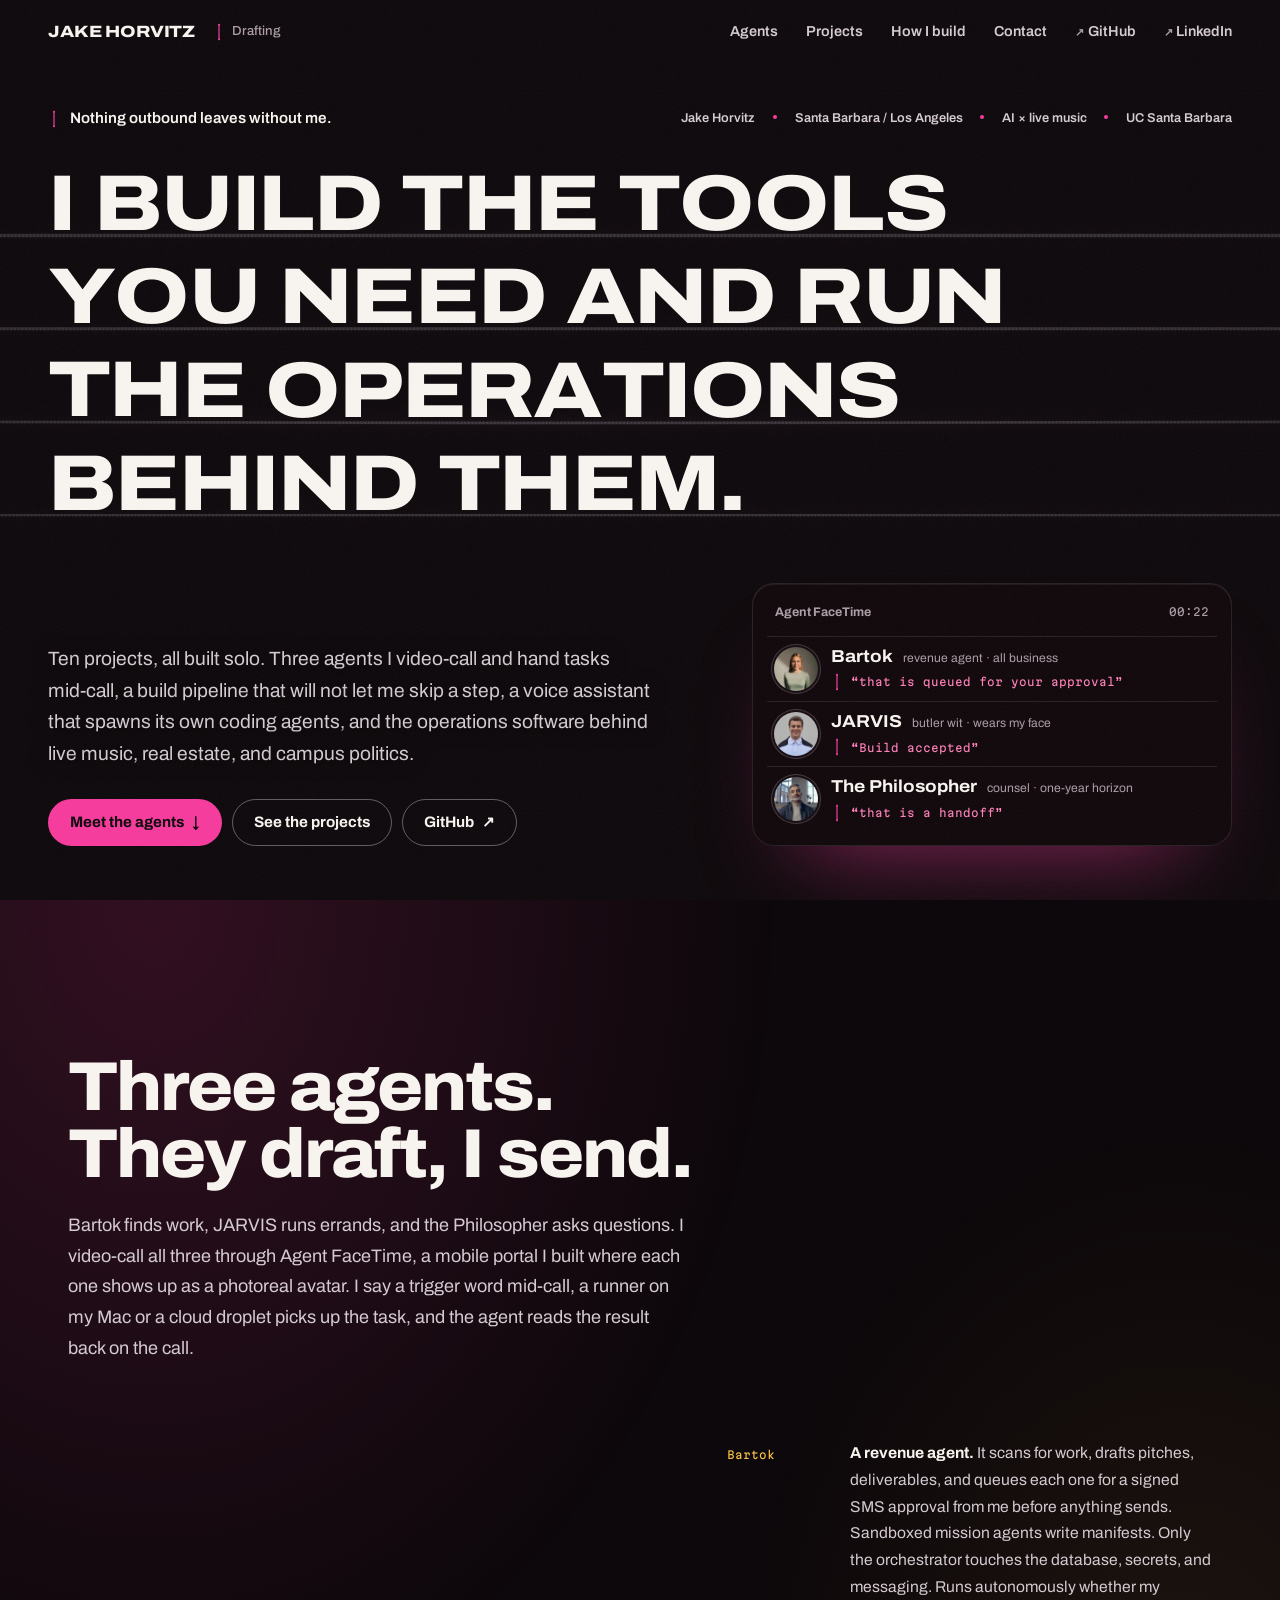
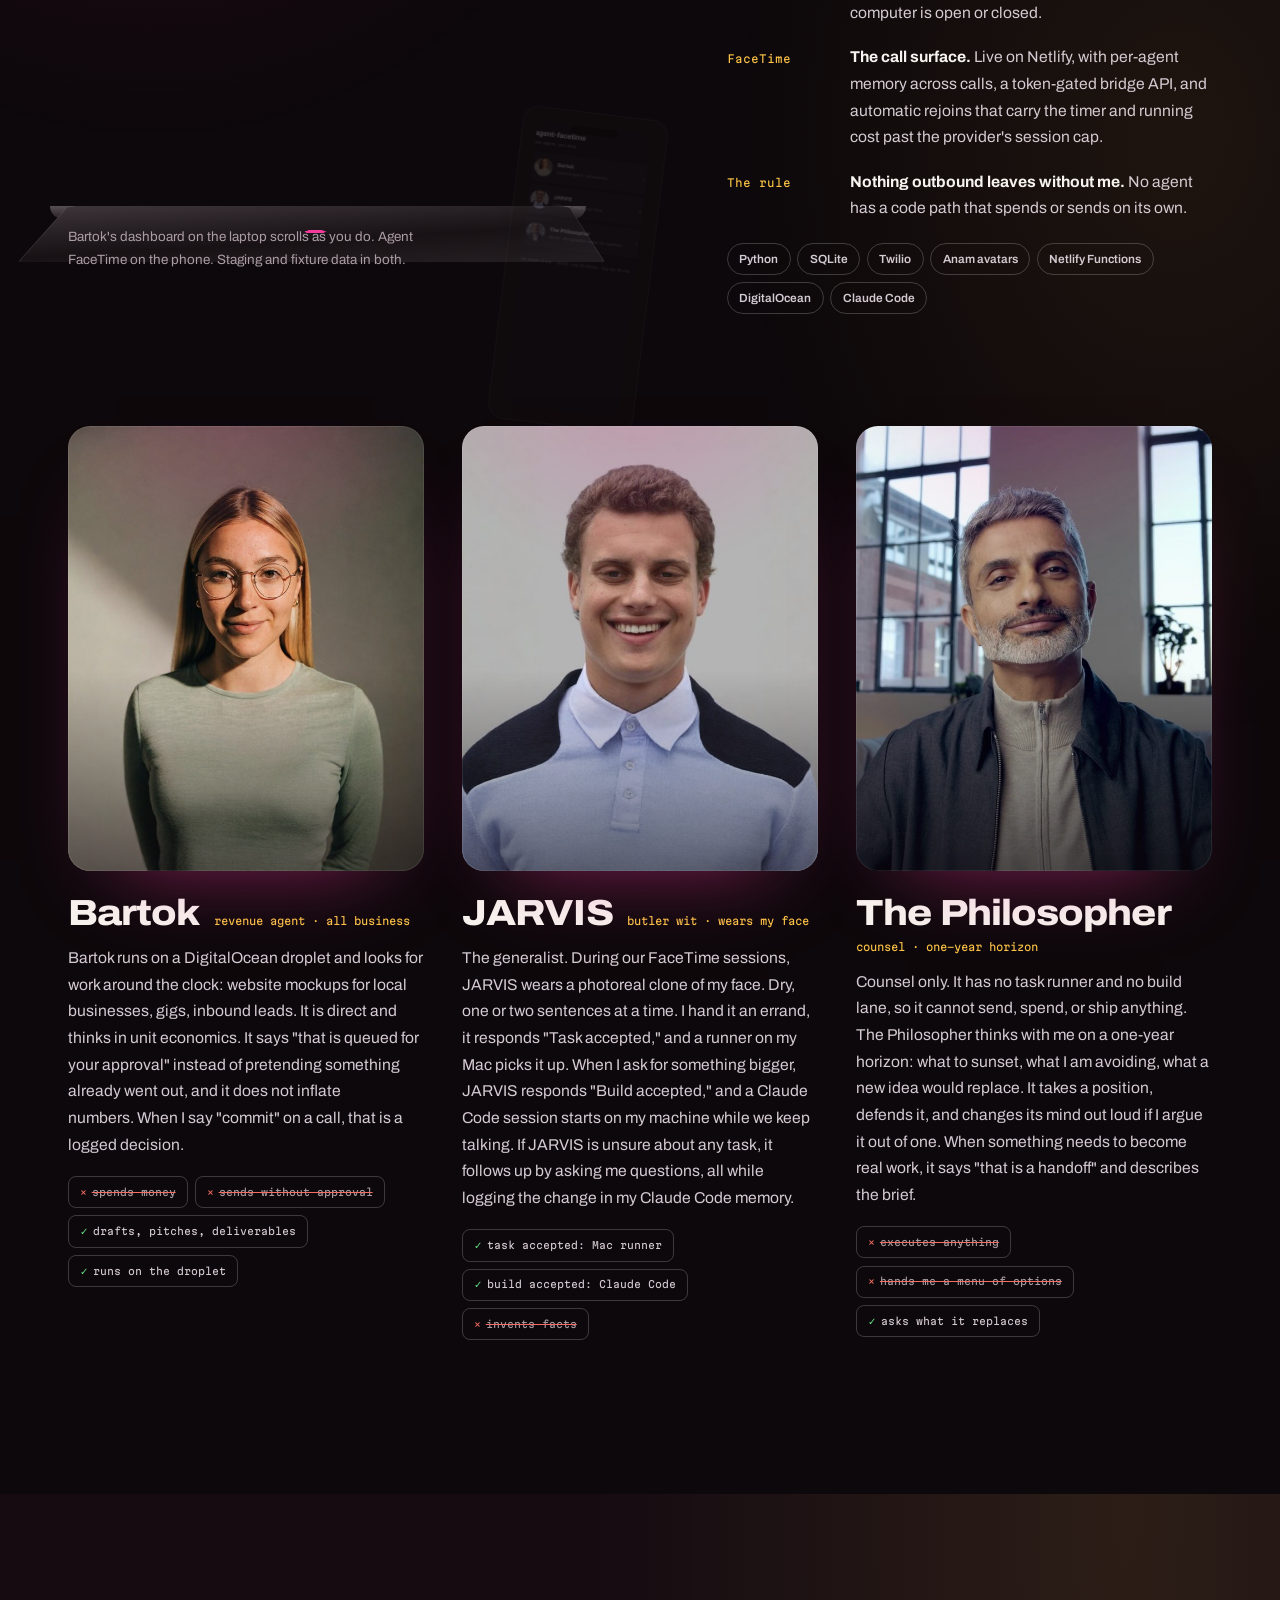
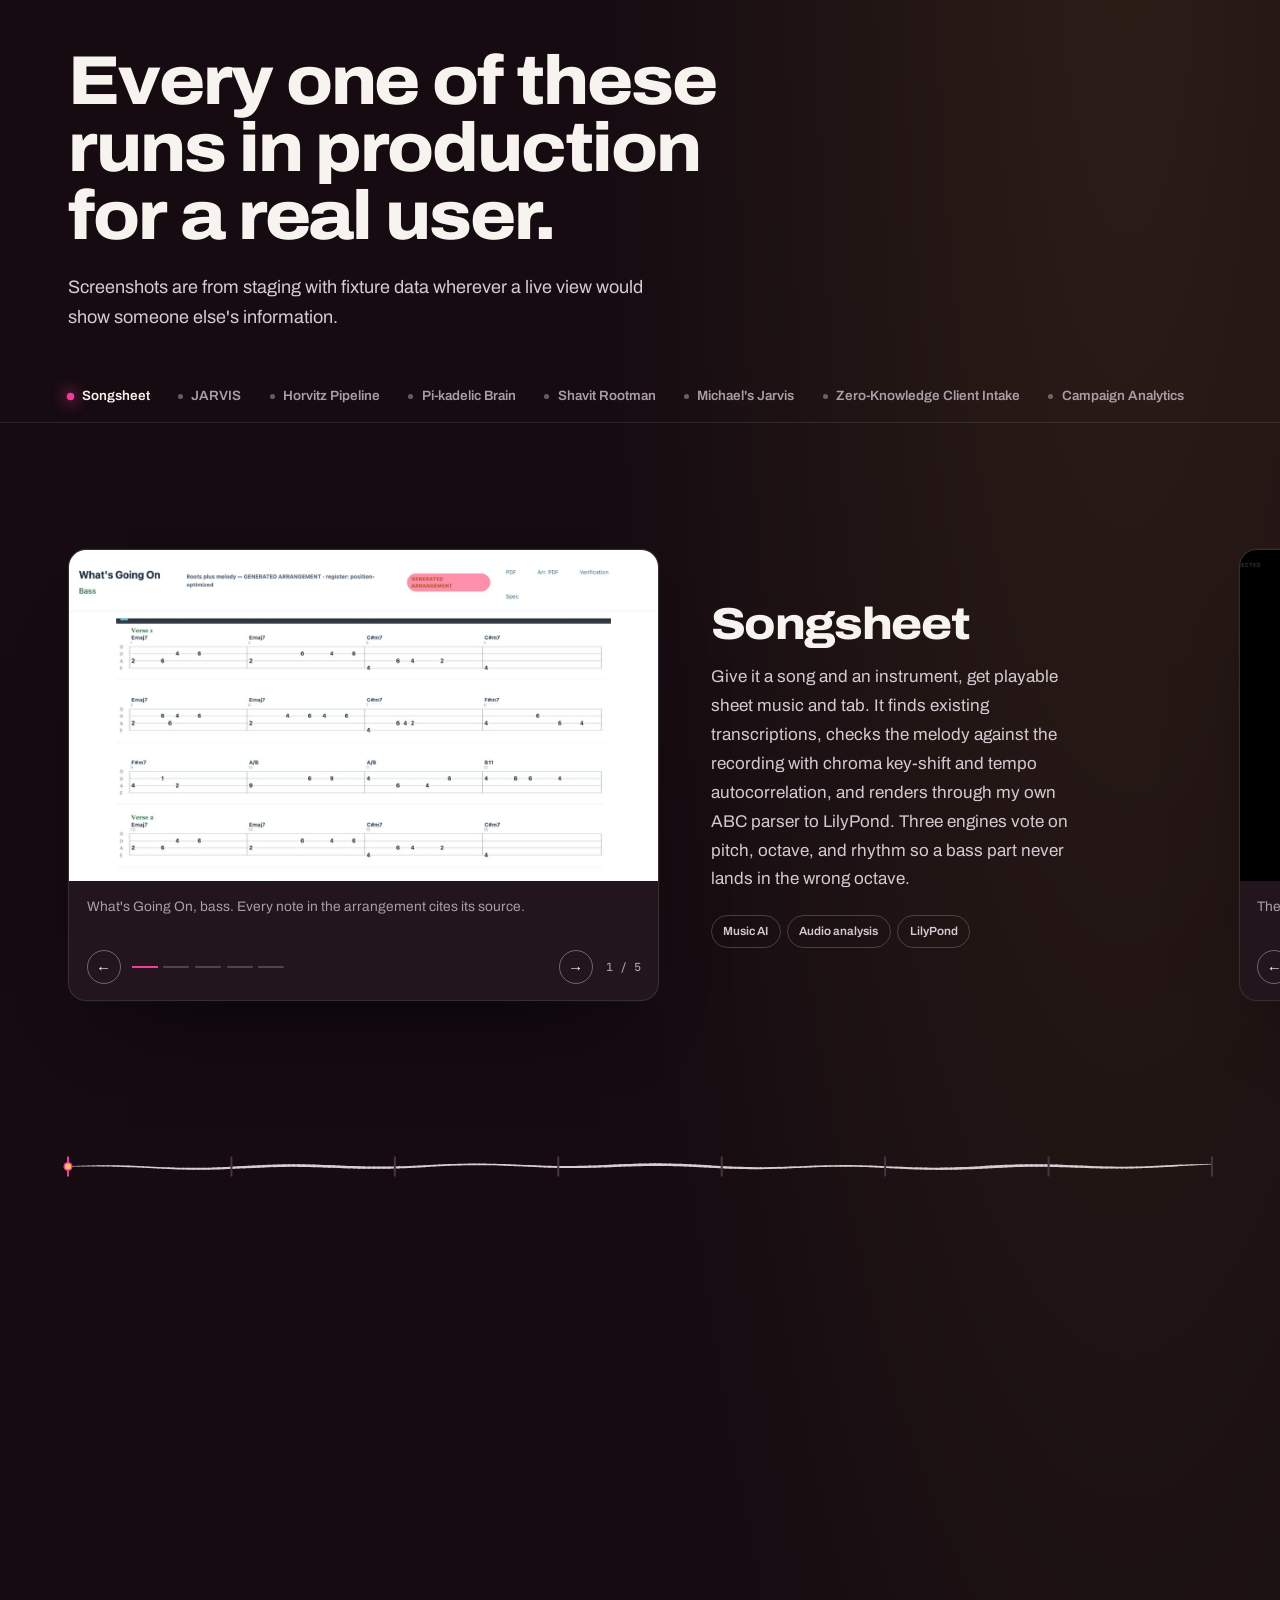
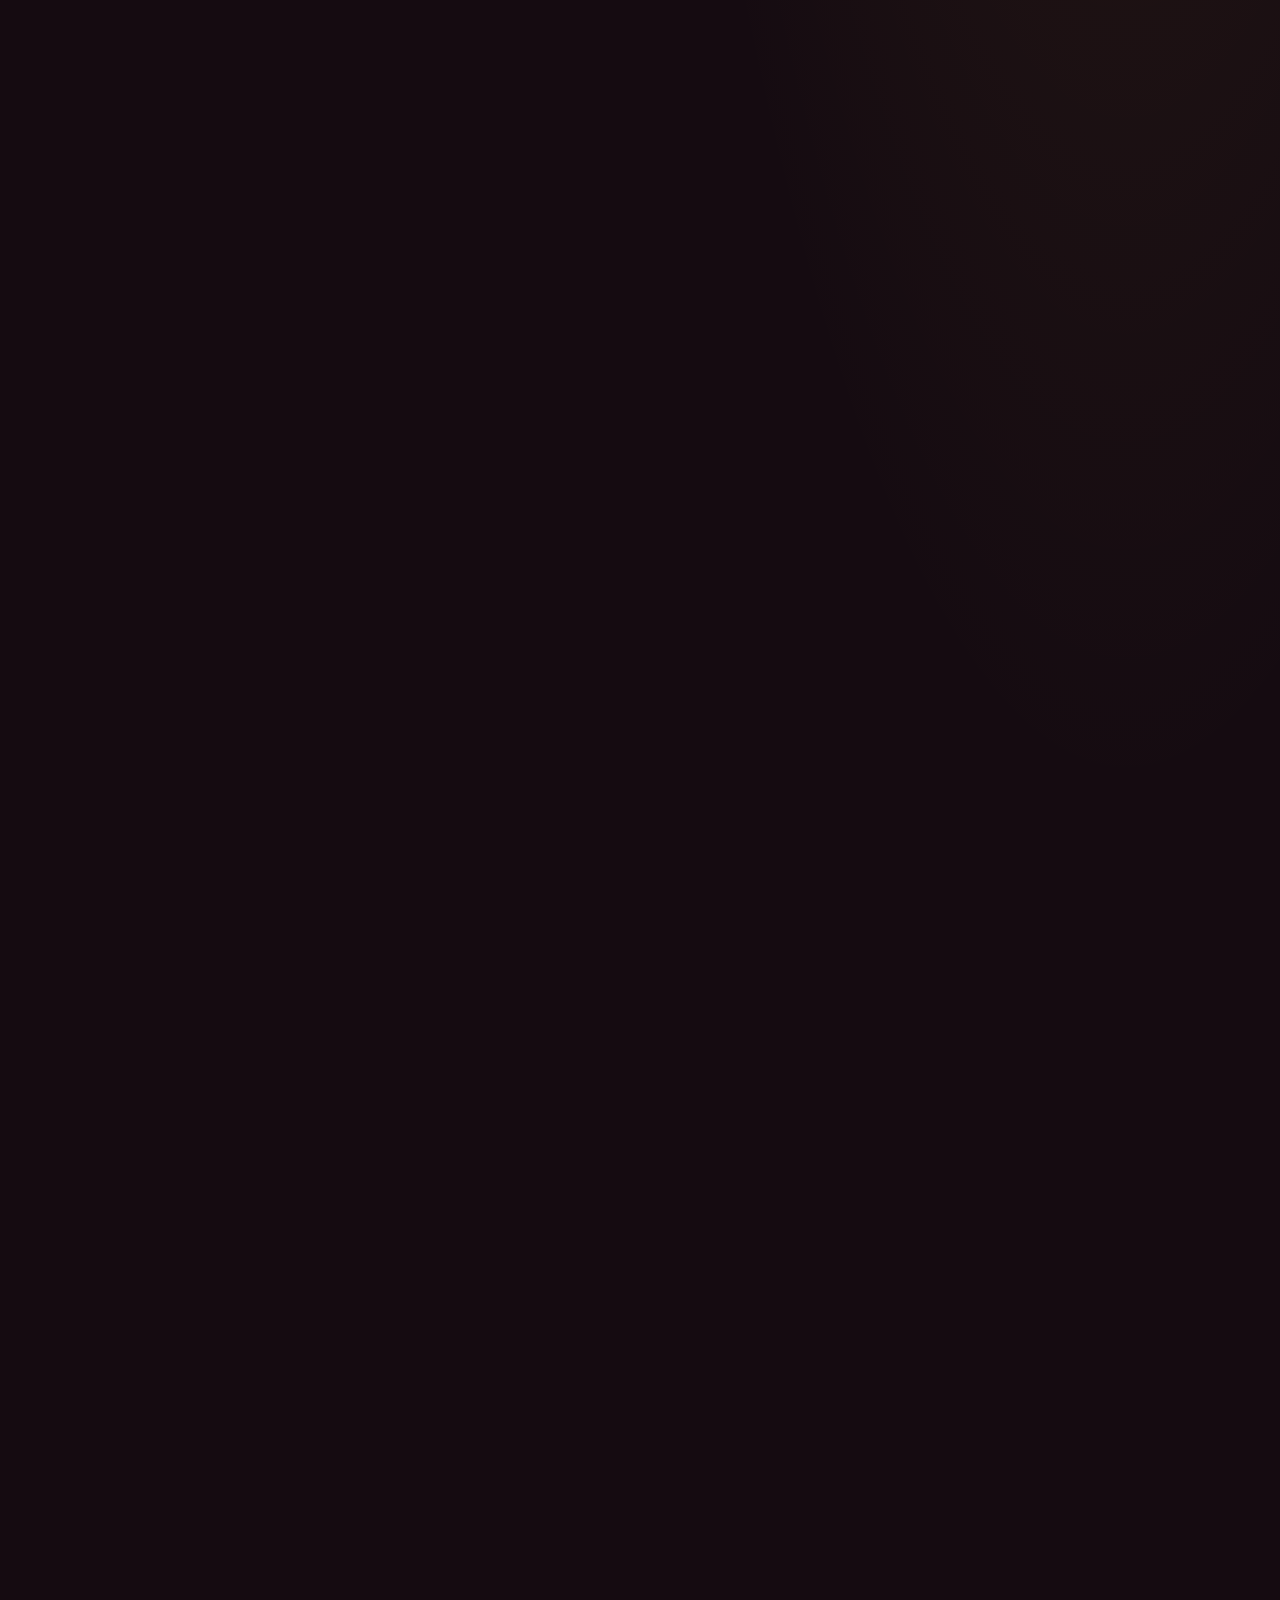
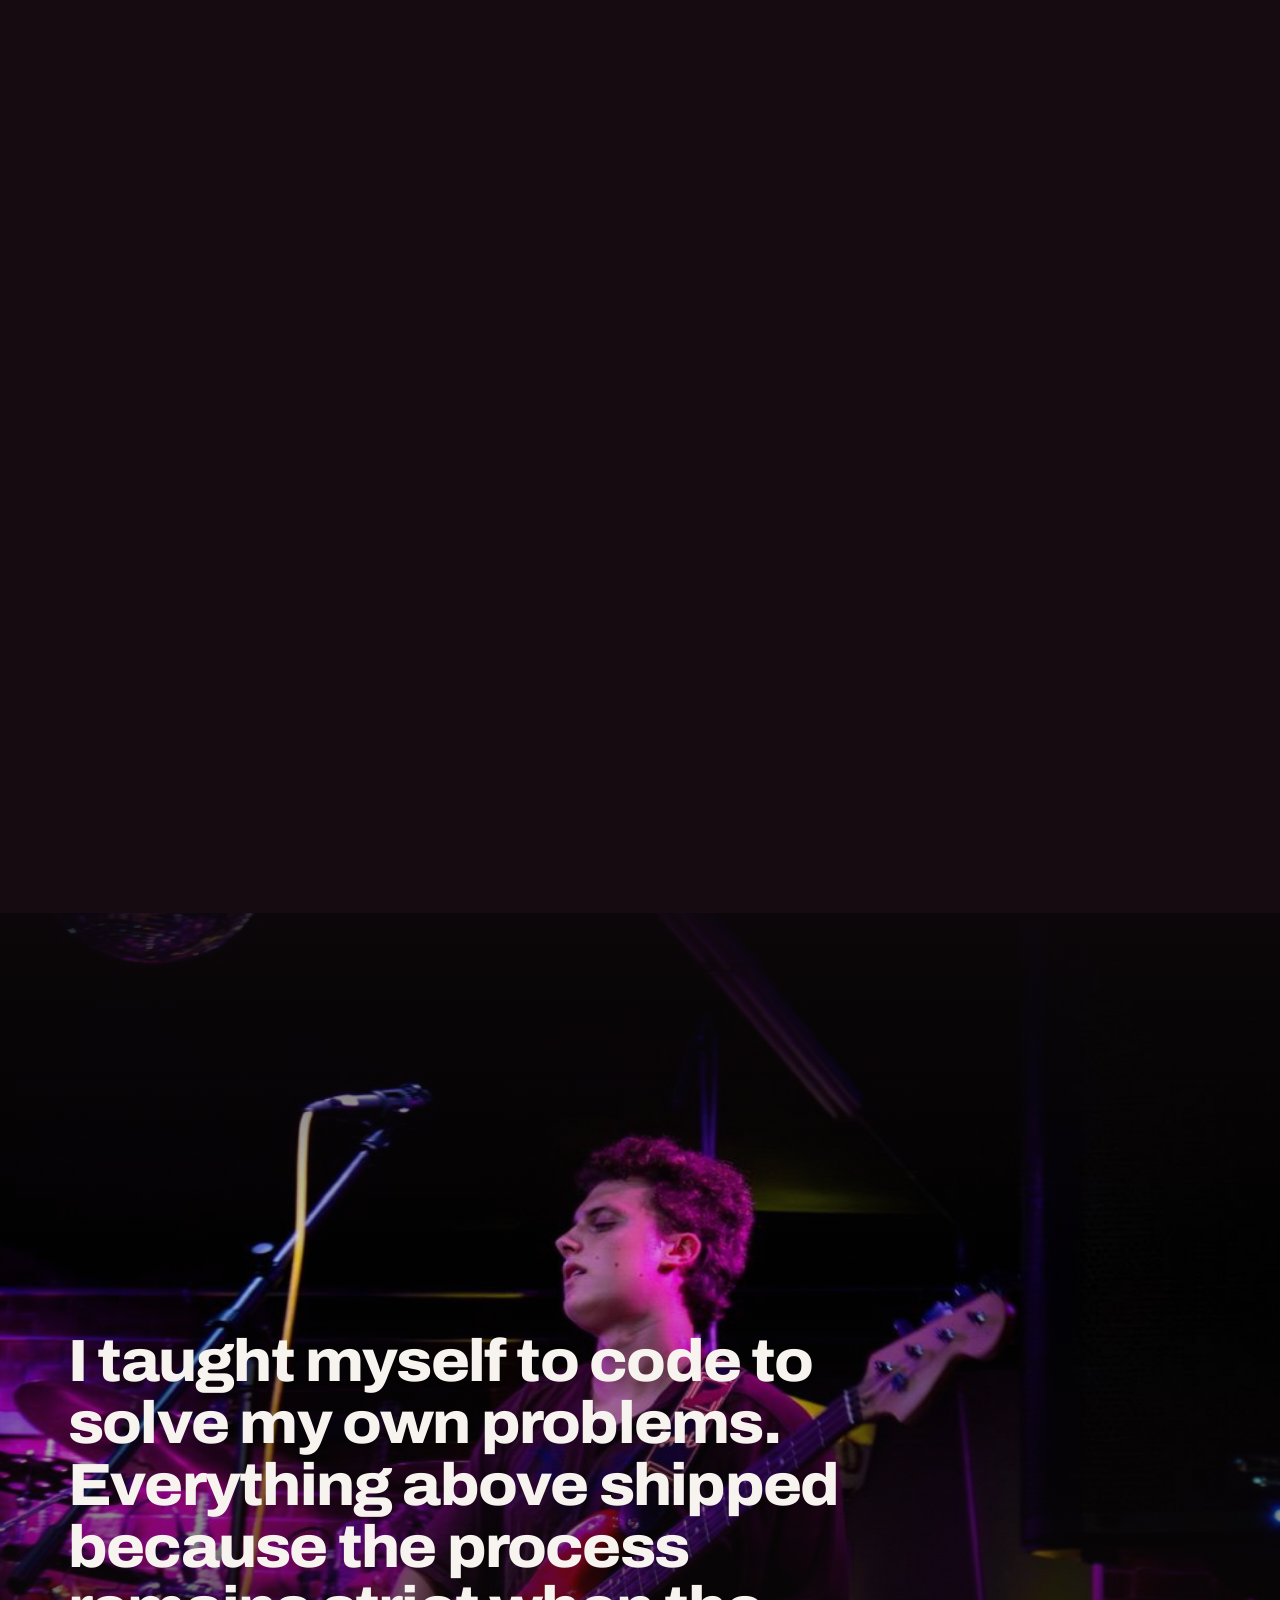
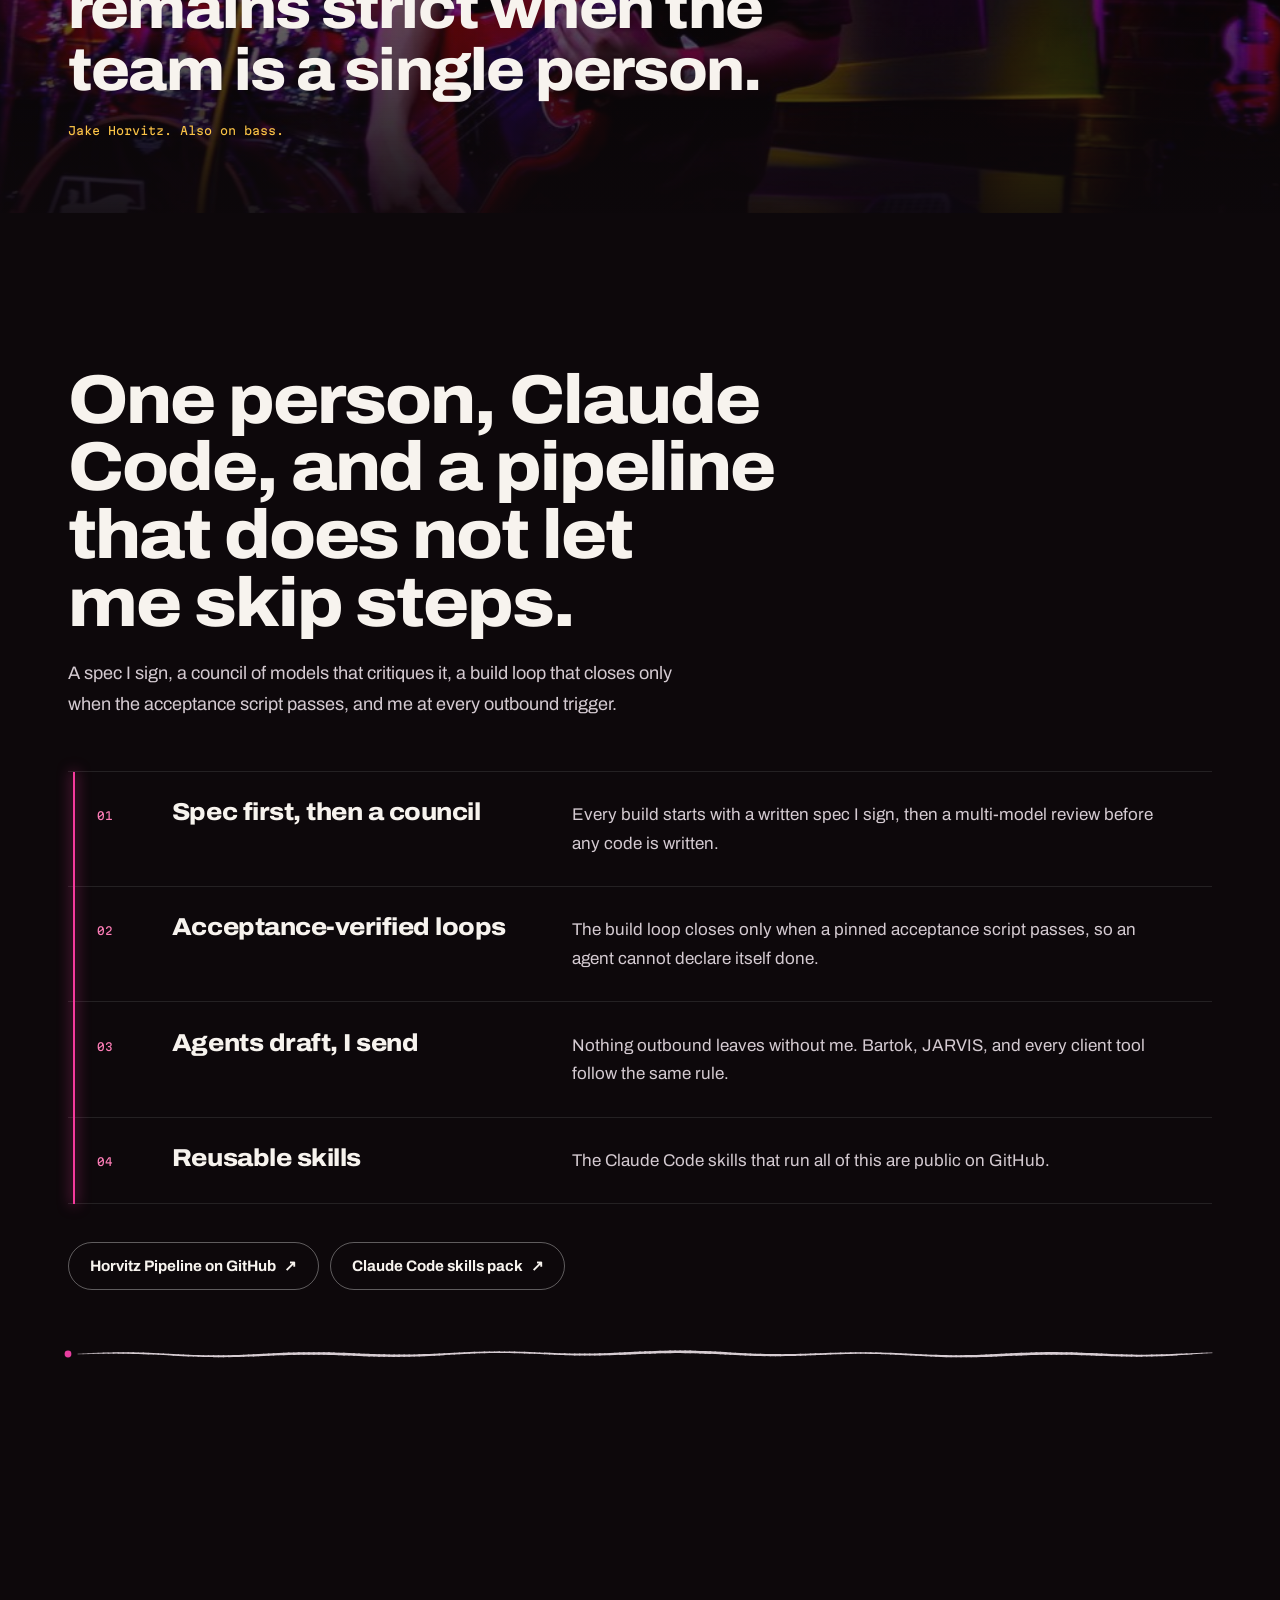
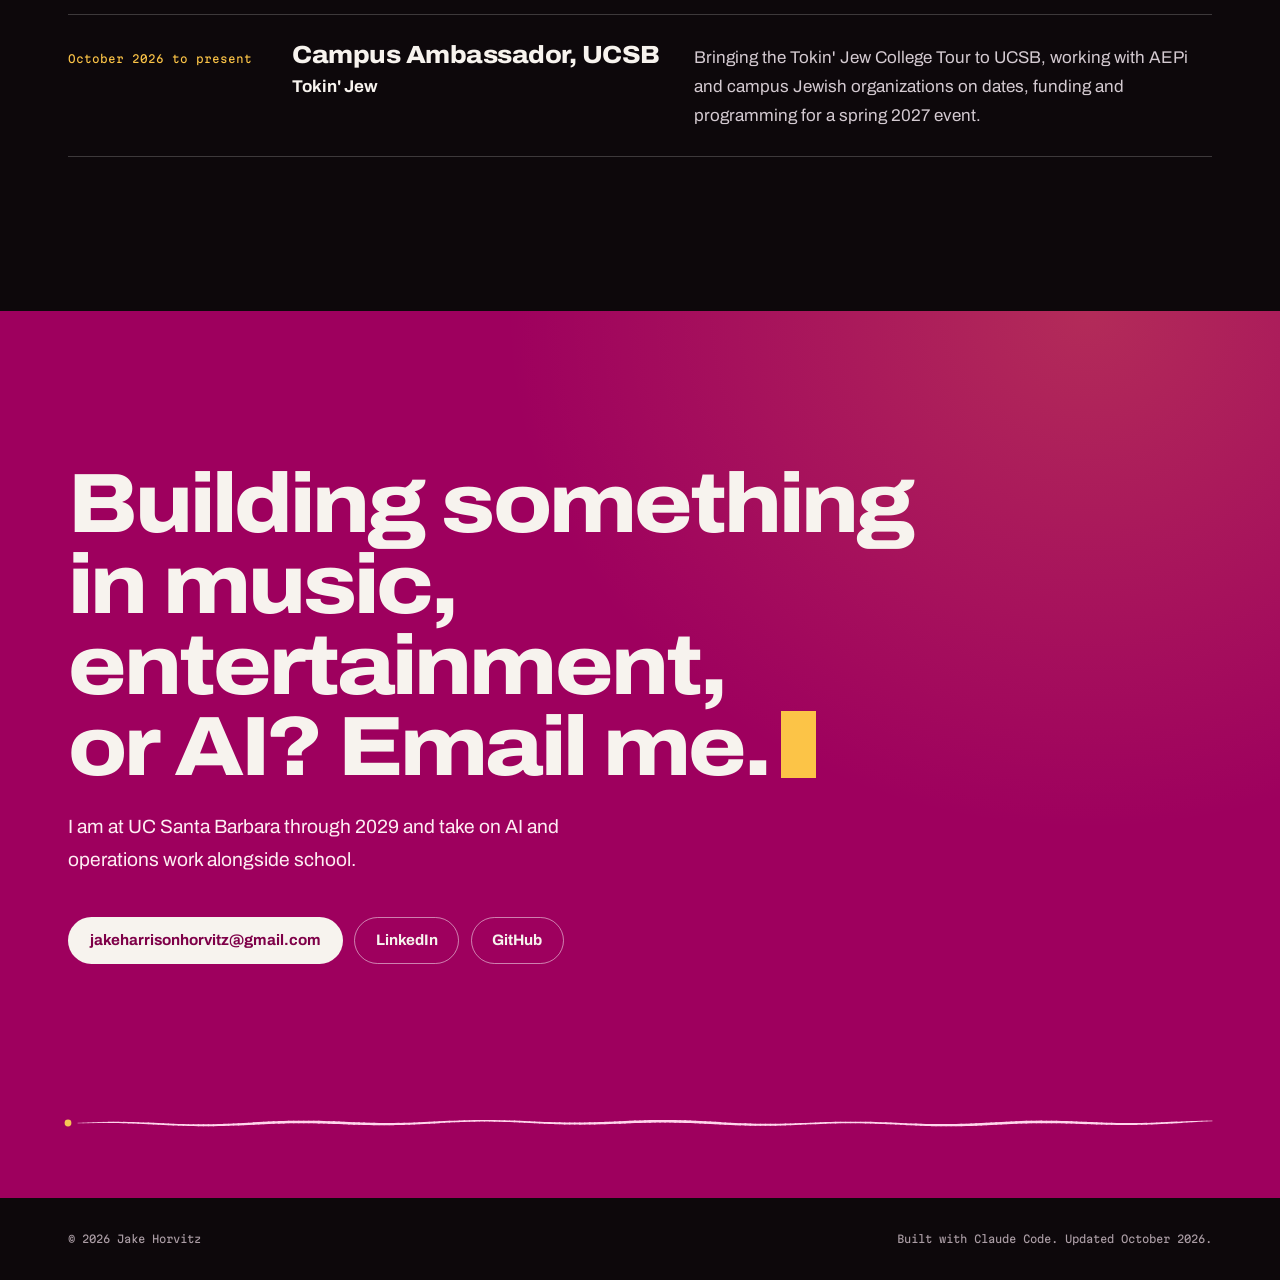
==== commit f16f8842: "Stage Night redesign: soundcheck loader, WebGL stage, pinned setlist - Loader: a tuner on the low E " ====
--- a/index.html
+++ b/index.html
@@ -5,7 +5,8 @@
 <meta name="viewport" content="width=device-width, initial-scale=1">
 <title>Jake Horvitz | AI Projects</title>
 <meta name="description" content="Ten projects engineered solo by Jake Horvitz using Claude Code: a gated deployment pipeline, three voice/video-interactive agents, a personal voice assistant, and custom operations platforms driving live music, real estate, and campus governance.">
-<meta name="theme-color" content="#F3EEE3">
+<meta name="theme-color" content="#0d080b">
+<meta name="color-scheme" content="dark">
 <meta property="og:type" content="website">
 <meta property="og:site_name" content="Jake Horvitz">
 <meta property="og:title" content="Jake Horvitz | AI Projects">
@@ -18,32 +19,54 @@
 <meta name="twitter:title" content="Jake Horvitz | AI Projects">
 <meta name="twitter:description" content="Ten projects engineered solo with Claude Code, where AI meets live music.">
 <meta name="twitter:image" content="https://jakehorvitz.com/assets/og.jpg">
-<link rel="icon" href="data:image/svg+xml,%3Csvg xmlns='http://www.w3.org/2000/svg' viewBox='0 0 64 64'%3E%3Crect width='64' height='64' rx='14' fill='%23F3EEE3'/%3E%3Cpath d='M32 12 Q 38 32 32 52' fill='none' stroke='%23B85A37' stroke-width='4' stroke-linecap='round'/%3E%3Ccircle cx='32' cy='12' r='4' fill='%23B85A37'/%3E%3Ccircle cx='32' cy='52' r='4' fill='%23B85A37'/%3E%3C/svg%3E">
+<link rel="icon" href="data:image/svg+xml,%3Csvg xmlns='http://www.w3.org/2000/svg' viewBox='0 0 64 64'%3E%3Crect width='64' height='64' rx='14' fill='%230d080b'/%3E%3Cpath d='M8 22 H56' stroke='%23e0418f' stroke-width='4.5' stroke-linecap='round'/%3E%3Cpath d='M8 32 Q32 40 56 32' fill='none' stroke='%23f2c14e' stroke-width='3.5' stroke-linecap='round'/%3E%3Cpath d='M8 42 H56' stroke='%23d9d2d6' stroke-width='2.5' stroke-linecap='round'/%3E%3C/svg%3E">
 <link rel="preconnect" href="https://fonts.googleapis.com">
 <link rel="preconnect" href="https://fonts.gstatic.com" crossorigin>
-<link rel="stylesheet" href="https://fonts.googleapis.com/css2?family=Source+Serif+4:ital,opsz,wght@0,8..60,300..700;1,8..60,300..600&family=Archivo:wdth,wght@62..125,100..900&family=Martian+Mono:wght@300..500&display=swap">
+<link rel="stylesheet" href="https://fonts.googleapis.com/css2?family=Archivo:wdth,wght@62..125,100..900&family=Martian+Mono:wght@300..500&display=swap">
 <link rel="stylesheet" href="styles.css">
 <script>
-/* Live session: plays once per browser session, never under reduced motion or a deep link.
-   app.js takes it over; if app.js never arrives, the safety timer shows the finished page. */
+/* Soundcheck plays once per browser session, never under reduced motion or a deep link (?intro forces it).
+   js/main.js takes it over; if the modules never arrive, the safety timer shows the finished page. */
 (function (c) {
   c.classList.add('js');
   try {
-    if (!window.matchMedia('(prefers-reduced-motion: reduce)').matches && !window.sessionStorage.getItem('jh-live') && !window.location.hash) {
-      window.sessionStorage.setItem('jh-live', '1');
-      c.classList.add('live');
-      window.__liveSafety = window.setTimeout(function () { c.classList.remove('live'); }, 2500);
+    var force = /[?&]intro\b/.test(window.location.search);
+    var calm = window.matchMedia('(prefers-reduced-motion: reduce)').matches;
+    if (force || (!calm && !window.sessionStorage.getItem('jh-soundcheck') && !window.location.hash)) {
+      window.sessionStorage.setItem('jh-soundcheck', '1');
+      c.classList.add('intro-on');
+      window.__introSafety = window.setTimeout(function () { c.classList.remove('intro-on'); }, 6000);
     }
-  } catch (e) { c.classList.remove('live'); }
+  } catch (e) { c.classList.remove('intro-on'); }
 })(document.documentElement);
 </script>
 <script type="application/ld+json">
 {"@context":"https://schema.org","@type":"Person","name":"Jake Horvitz","url":"https://jakehorvitz.com/","affiliation":{"@type":"CollegeOrUniversity","name":"UC Santa Barbara"},"sameAs":["https://github.com/jakehorvitz","https://www.linkedin.com/in/jakehorvitz/"]}
 </script>
+<script type="module" src="js/main.js"></script>
 </head>
 <body>
 
 <a class="skip" href="#agents">Skip to content</a>
+
+<!-- Soundcheck: a tuner on the low E string. The needle follows real loading; in tune, the string is plucked and the room opens. -->
+<div class="intro" id="intro" aria-hidden="true">
+  <div class="intro-half intro-top">
+    <div class="tuner">
+      <p class="tuner-note"><span class="tuner-letter">E</span><span class="tuner-oct">1</span></p>
+      <div class="tuner-scale">
+        <span class="tuner-sign">&#9837;</span>
+        <div class="tuner-dial"><span class="tuner-needle"></span></div>
+        <span class="tuner-sign">&#9839;</span>
+      </div>
+    </div>
+  </div>
+  <div class="intro-half intro-bot">
+    <p class="tuner-read"><span data-hz>38.90 Hz</span><span data-cents>&minus;100&cent;</span><span data-load>loading 0%</span></p>
+    <p class="tuner-hint" data-hint>Click or press any key to skip</p>
+  </div>
+  <canvas class="intro-string"></canvas>
+</div>
 
 <nav class="nav" id="nav" aria-label="Primary">
   <span class="nav-progress" aria-hidden="true"></span>
@@ -68,61 +91,66 @@
 </nav>
 
 <header class="hero" id="top">
-  <canvas class="hero-dots" id="heroDots" aria-hidden="true"></canvas>
-  <div class="wrap hero-grid">
-    <div class="hero-main">
-      <p class="hero-readout"><span>Jake Horvitz</span><span>Santa Barbara / Los Angeles</span><span>AI &times; live music</span><span>UC Santa Barbara</span></p>
-      <p class="status" id="heroStatus">
-        <svg class="pluck" id="heroPluck" viewBox="0 0 20 30" aria-hidden="true"><path class="ghost g1"/><path class="ghost g2"/><path class="str" d="M10 3 Q 10 15 10 27"/><circle cx="10" cy="3" r="1.7"/><circle cx="10" cy="27" r="1.7"/></svg>
-        <span class="status-text" id="statusText">Nothing outbound leaves without me.</span>
-        <span class="status-meta" id="statusMeta" aria-hidden="true"></span>
-      </p>
-      <h1 id="heroTitle">I build the tools you need and run the operations behind them.</h1>
-      <p class="hero-tagline" id="heroTagline">Ten projects, all built solo. Three agents I video-call and hand tasks mid-call, a build pipeline that will not let me skip a step, a voice assistant that spawns its own coding agents, and the operations software behind live music, real estate, and campus politics.</p>
-      <div class="hero-cta">
-        <a class="btn btn-primary" href="#agents">Meet the agents <span class="arrow" aria-hidden="true">&darr;</span></a>
-        <a class="btn btn-ghost" href="#projects">See the projects</a>
-        <a class="btn btn-ghost" href="https://github.com/jakehorvitz">GitHub <span class="arrow" aria-hidden="true">&nearr;</span></a>
+  <canvas class="stage" id="stage" aria-hidden="true"></canvas>
+  <div class="stage-fallback" aria-hidden="true"></div>
+  <div class="wrap hero-inner">
+    <p class="hero-readout"><span>Jake Horvitz</span><span>Santa Barbara / Los Angeles</span><span>AI &times; live music</span><span>UC Santa Barbara</span></p>
+    <p class="status" id="heroStatus">
+      <svg class="pluck" id="heroPluck" viewBox="0 0 20 30" aria-hidden="true"><path class="ghost g1"/><path class="ghost g2"/><path class="str" d="M10 3 Q 10 15 10 27"/><circle cx="10" cy="3" r="1.7"/><circle cx="10" cy="27" r="1.7"/></svg>
+      <span class="status-text" id="statusText">Nothing outbound leaves without me.</span>
+      <span class="status-meta" id="statusMeta" aria-hidden="true"></span>
+    </p>
+    <h1 class="hero-title" id="heroTitle">
+      <span class="sr-only">I build the tools you need and run the operations behind them.</span>
+      <span class="hl" aria-hidden="true"><span class="hl-line">I build the tools</span> <span class="hl-line">you need and run</span> <span class="hl-line">the operations</span> <span class="hl-line">behind them.</span></span>
+    </h1>
+    <div class="hero-foot">
+      <div class="hero-copy">
+        <p class="hero-tagline" id="heroTagline">Ten projects, all built solo. Three agents I video-call and hand tasks mid-call, a build pipeline that will not let me skip a step, a voice assistant that spawns its own coding agents, and the operations software behind live music, real estate, and campus politics.</p>
+        <div class="hero-cta">
+          <a class="btn btn-primary" href="#agents">Meet the agents <span class="arrow" aria-hidden="true">&darr;</span></a>
+          <a class="btn btn-ghost" href="#projects">See the projects</a>
+          <a class="btn btn-ghost" href="https://github.com/jakehorvitz">GitHub <span class="arrow" aria-hidden="true">&nearr;</span></a>
+        </div>
       </div>
-    </div>
-
-    <aside class="session" aria-label="The three agents">
-      <p class="session-head"><span>Agent FaceTime</span><span class="session-clock" id="sessionClock" aria-hidden="true">00:00</span></p>
-      <ol class="session-log">
-        <li>
-          <a class="checkin" href="#agent-bartok">
-            <span class="checkin-face"><img src="assets/img/agents/avatar-bartok.jpg" alt="" width="800" height="800" decoding="async"></span>
-            <span class="checkin-body">
-              <span class="checkin-name">Bartok</span>
-              <span class="checkin-tag">revenue agent &middot; all business</span>
-              <span class="checkin-line"><svg class="pluck" viewBox="0 0 20 30" aria-hidden="true"><path class="ghost g1"/><path class="ghost g2"/><path class="str" d="M10 3 Q 10 15 10 27"/><circle cx="10" cy="3" r="1.7"/><circle cx="10" cy="27" r="1.7"/></svg><q>that is queued for your approval</q></span>
-            </span>
-          </a>
-        </li>
-        <li>
-          <a class="checkin" href="#agent-jarvis">
-            <span class="checkin-face"><img src="assets/img/agents/avatar-jarvis.jpg" alt="" width="800" height="800" decoding="async"></span>
-            <span class="checkin-body">
-              <span class="checkin-name">JARVIS</span>
-              <span class="checkin-tag">butler wit &middot; wears my face</span>
-              <span class="checkin-line"><svg class="pluck" viewBox="0 0 20 30" aria-hidden="true"><path class="ghost g1"/><path class="ghost g2"/><path class="str" d="M10 3 Q 10 15 10 27"/><circle cx="10" cy="3" r="1.7"/><circle cx="10" cy="27" r="1.7"/></svg><q>Build accepted</q></span>
-            </span>
-          </a>
-        </li>
-        <li>
-          <a class="checkin" href="#agent-philosopher">
-            <span class="checkin-face"><img src="assets/img/agents/avatar-philosopher.jpg" alt="" width="800" height="800" decoding="async"></span>
-            <span class="checkin-body">
-              <span class="checkin-name">The Philosopher</span>
-              <span class="checkin-tag">counsel &middot; one-year horizon</span>
-              <span class="checkin-line"><svg class="pluck" viewBox="0 0 20 30" aria-hidden="true"><path class="ghost g1"/><path class="ghost g2"/><path class="str" d="M10 3 Q 10 15 10 27"/><circle cx="10" cy="3" r="1.7"/><circle cx="10" cy="27" r="1.7"/></svg><q>that is a handoff</q></span>
-            </span>
-          </a>
-        </li>
-      </ol>
-    </aside>
-  </div>
-  <div class="ink ink--hero" data-ink aria-hidden="true"><canvas></canvas></div>
+
+      <aside class="session" aria-label="The three agents">
+        <p class="session-head"><span>Agent FaceTime</span><span class="session-clock" id="sessionClock" aria-hidden="true">00:00</span></p>
+        <ol class="session-log">
+          <li>
+            <a class="checkin" href="#agent-bartok">
+              <span class="checkin-face"><img src="assets/img/agents/avatar-bartok.jpg" alt="" width="800" height="800" decoding="async"></span>
+              <span class="checkin-body">
+                <span class="checkin-name">Bartok</span>
+                <span class="checkin-tag">revenue agent &middot; all business</span>
+                <span class="checkin-line"><svg class="pluck" viewBox="0 0 20 30" aria-hidden="true"><path class="ghost g1"/><path class="ghost g2"/><path class="str" d="M10 3 Q 10 15 10 27"/><circle cx="10" cy="3" r="1.7"/><circle cx="10" cy="27" r="1.7"/></svg><q>that is queued for your approval</q></span>
+              </span>
+            </a>
+          </li>
+          <li>
+            <a class="checkin" href="#agent-jarvis">
+              <span class="checkin-face"><img src="assets/img/agents/avatar-jarvis.jpg" alt="" width="800" height="800" decoding="async"></span>
+              <span class="checkin-body">
+                <span class="checkin-name">JARVIS</span>
+                <span class="checkin-tag">butler wit &middot; wears my face</span>
+                <span class="checkin-line"><svg class="pluck" viewBox="0 0 20 30" aria-hidden="true"><path class="ghost g1"/><path class="ghost g2"/><path class="str" d="M10 3 Q 10 15 10 27"/><circle cx="10" cy="3" r="1.7"/><circle cx="10" cy="27" r="1.7"/></svg><q>Build accepted</q></span>
+              </span>
+            </a>
+          </li>
+          <li>
+            <a class="checkin" href="#agent-philosopher">
+              <span class="checkin-face"><img src="assets/img/agents/avatar-philosopher.jpg" alt="" width="800" height="800" decoding="async"></span>
+              <span class="checkin-body">
+                <span class="checkin-name">The Philosopher</span>
+                <span class="checkin-tag">counsel &middot; one-year horizon</span>
+                <span class="checkin-line"><svg class="pluck" viewBox="0 0 20 30" aria-hidden="true"><path class="ghost g1"/><path class="ghost g2"/><path class="str" d="M10 3 Q 10 15 10 27"/><circle cx="10" cy="3" r="1.7"/><circle cx="10" cy="27" r="1.7"/></svg><q>that is a handoff</q></span>
+              </span>
+            </a>
+          </li>
+        </ol>
+      </aside>
+    </div>
+  </div>
 </header>
 
 <section id="agents" class="sec agents">
@@ -173,7 +201,7 @@
     <div class="roster">
       <article class="agent rv" id="agent-bartok">
         <div class="agent-call"><div class="agent-face"><img src="assets/img/agents/avatar-bartok.jpg" alt="Bartok's avatar: a woman with long blonde hair and round glasses in a sage sweater, lit by window light." loading="lazy" decoding="async" width="800" height="800"></div><span class="call-ring" aria-hidden="true"></span><span class="call-ring" aria-hidden="true"></span></div>
-        <div>
+        <div class="agent-body">
           <div class="agent-head"><h3>Bartok</h3><span class="agent-tag">revenue agent &middot; all business</span></div>
           <p>Bartok runs on a DigitalOcean droplet and looks for work around the clock: website mockups for local businesses, gigs, inbound leads. It is direct and thinks in unit economics. It says "that is queued for your approval" instead of pretending something already went out, and it does not inflate numbers. When I say "commit" on a call, that is a logged decision.</p>
           <div class="agent-rules"><span class="rule no">spends money</span><span class="rule no">sends without approval</span><span class="rule yes">drafts, pitches, deliverables</span><span class="rule yes">runs on the droplet</span></div>
@@ -181,7 +209,7 @@
       </article>
       <article class="agent rv" id="agent-jarvis">
         <div class="agent-call"><div class="agent-face"><img src="assets/img/agents/avatar-jarvis.jpg" alt="JARVIS's avatar: a photoreal clone of Jake's own face, smiling, in a light blue polo." loading="lazy" decoding="async" width="800" height="800"></div><span class="call-ring" aria-hidden="true"></span><span class="call-ring" aria-hidden="true"></span></div>
-        <div>
+        <div class="agent-body">
           <div class="agent-head"><h3>JARVIS</h3><span class="agent-tag">butler wit &middot; wears my face</span></div>
           <p>The generalist. During our FaceTime sessions, JARVIS wears a photoreal clone of my face. Dry, one or two sentences at a time. I hand it an errand, it responds "Task accepted," and a runner on my Mac picks it up. When I ask for something bigger, JARVIS responds "Build accepted," and a Claude Code session starts on my machine while we keep talking. If JARVIS is unsure about any task, it follows up by asking me questions, all while logging the change in my Claude Code memory.</p>
           <div class="agent-rules"><span class="rule yes">task accepted: Mac runner</span><span class="rule yes">build accepted: Claude Code</span><span class="rule no">invents facts</span></div>
@@ -189,7 +217,7 @@
       </article>
       <article class="agent rv" id="agent-philosopher">
         <div class="agent-call"><div class="agent-face"><img src="assets/img/agents/avatar-philosopher.jpg" alt="The Philosopher's avatar: a man with silver hair and a beard in a grey jacket, seated in a bright loft." loading="lazy" decoding="async" width="800" height="800"></div><span class="call-ring" aria-hidden="true"></span><span class="call-ring" aria-hidden="true"></span></div>
-        <div>
+        <div class="agent-body">
           <div class="agent-head"><h3>The Philosopher</h3><span class="agent-tag">counsel &middot; one-year horizon</span></div>
           <p>Counsel only. It has no task runner and no build lane, so it cannot send, spend, or ship anything. The Philosopher thinks with me on a one-year horizon: what to sunset, what I am avoiding, what a new idea would replace. It takes a position, defends it, and changes its mind out loud if I argue it out of one. When something needs to become real work, it says "that is a handoff" and describes the brief.</p>
           <div class="agent-rules"><span class="rule no">executes anything</span><span class="rule no">hands me a menu of options</span><span class="rule yes">asks what it replaces</span></div>
@@ -206,313 +234,321 @@
       <p>Screenshots are from staging with fixture data wherever a live view would show someone else's information.</p>
     </div>
   </div>
-  <nav class="setlist" aria-label="Projects" data-setlist>
-    <div class="wrap setlist-track">
-      <a href="#p-songsheet">Songsheet</a>
-      <a href="#p-jarvis">JARVIS</a>
-      <a href="#p-horvitz-pipeline">Horvitz Pipeline</a>
-      <a href="#p-pikadelic">Pi-kadelic Brain</a>
-      <a href="#p-shavit">Shavit Rootman</a>
-      <a href="#p-michaels-jarvis">Michael's Jarvis</a>
-      <a href="#p-zero-knowledge">Zero-Knowledge Client Intake</a>
-      <a href="#p-campaign">Campaign Analytics</a>
-    </div>
-  </nav>
-  <div class="wrap">
-
-    <article class="proj" id="p-songsheet">
-      <div class="proj-media">
-        <div class="frame car" data-car>
-          <div class="car-track" tabindex="0" aria-label="Songsheet screenshots. Use the arrow keys to move between slides.">
-            <figure class="car-slide">
-              <img src="assets/img/songsheet/whats-going-on.jpg" alt="Songsheet workspace showing a generated bass arrangement of What's Going On as tablature with chord names and a playback bar." loading="lazy" decoding="async">
-              <figcaption>What's Going On, bass. Every note in the arrangement cites its source.</figcaption>
-            </figure>
-            <figure class="car-slide">
-              <img src="assets/img/songsheet/playback-controls.jpg" alt="Songsheet playback controls and practice panels: source, arrangement, and compare modes, with per-measure source facts beside generated decisions." loading="lazy" decoding="async">
-              <figcaption>Practice panels. Where the arrangement departs from the record, the record's version sits beside it.</figcaption>
-            </figure>
-            <figure class="car-slide">
-              <img src="assets/img/songsheet/savoy-guitar.jpg" alt="Guitar chord-melody arrangement in drop-2 voicings rendered as tab, bars 17 through 32." loading="lazy" decoding="async">
-              <figcaption>Guitar chord-melody in drop-2 voicings. The bridge, bars 17 through 32.</figcaption>
-            </figure>
-            <figure class="car-slide">
-              <img src="assets/img/songsheet/peg-bass.jpg" alt="Peg, bass arrangement with intro and verse sections, loop controls, and a stems mixer for backing, bass, drums, guitar, horns, and keys." loading="lazy" decoding="async">
-              <figcaption>Peg, bass. Loop a section, mute a stem, play along.</figcaption>
-            </figure>
-            <figure class="car-slide">
-              <img src="assets/img/songsheet/guitar-draft.jpg" alt="Guitar chord-melody draft with four difficulty tiers and a verdict button on every bar." loading="lazy" decoding="async">
-              <figcaption>Four difficulty tiers of one melody. Rate each bar and the hand model adjusts.</figcaption>
-            </figure>
-          </div>
-          <div class="car-ui">
-            <button class="car-btn" type="button" data-prev aria-label="Previous slide">&larr;</button>
-            <div class="car-dots" aria-hidden="true"></div>
-            <button class="car-btn" type="button" data-next aria-label="Next slide">&rarr;</button>
-            <span class="car-count" aria-live="polite"></span>
-          </div>
-        </div>
+
+  <!-- The show: on a wide screen the setlist pins and the projects travel sideways as you scroll down. -->
+  <div class="show" data-show>
+    <div class="show-pin">
+      <nav class="setlist" aria-label="Projects" data-setlist>
+        <div class="setlist-track">
+          <a href="#p-songsheet">Songsheet</a>
+          <a href="#p-jarvis">JARVIS</a>
+          <a href="#p-horvitz-pipeline">Horvitz Pipeline</a>
+          <a href="#p-pikadelic">Pi-kadelic Brain</a>
+          <a href="#p-shavit">Shavit Rootman</a>
+          <a href="#p-michaels-jarvis">Michael's Jarvis</a>
+          <a href="#p-zero-knowledge">Zero-Knowledge Client Intake</a>
+          <a href="#p-campaign">Campaign Analytics</a>
+        </div>
+      </nav>
+
+      <div class="show-track">
+
+        <article class="proj" id="p-songsheet">
+          <div class="proj-media">
+            <div class="frame car" data-car>
+              <div class="car-track" tabindex="0" aria-label="Songsheet screenshots. Use the arrow keys to move between slides.">
+                <figure class="car-slide">
+                  <img src="assets/img/songsheet/whats-going-on.jpg" alt="Songsheet workspace showing a generated bass arrangement of What's Going On as tablature with chord names and a playback bar." loading="lazy" decoding="async">
+                  <figcaption>What's Going On, bass. Every note in the arrangement cites its source.</figcaption>
+                </figure>
+                <figure class="car-slide">
+                  <img src="assets/img/songsheet/playback-controls.jpg" alt="Songsheet playback controls and practice panels: source, arrangement, and compare modes, with per-measure source facts beside generated decisions." loading="lazy" decoding="async">
+                  <figcaption>Practice panels. Where the arrangement departs from the record, the record's version sits beside it.</figcaption>
+                </figure>
+                <figure class="car-slide">
+                  <img src="assets/img/songsheet/savoy-guitar.jpg" alt="Guitar chord-melody arrangement in drop-2 voicings rendered as tab, bars 17 through 32." loading="lazy" decoding="async">
+                  <figcaption>Guitar chord-melody in drop-2 voicings. The bridge, bars 17 through 32.</figcaption>
+                </figure>
+                <figure class="car-slide">
+                  <img src="assets/img/songsheet/peg-bass.jpg" alt="Peg, bass arrangement with intro and verse sections, loop controls, and a stems mixer for backing, bass, drums, guitar, horns, and keys." loading="lazy" decoding="async">
+                  <figcaption>Peg, bass. Loop a section, mute a stem, play along.</figcaption>
+                </figure>
+                <figure class="car-slide">
+                  <img src="assets/img/songsheet/guitar-draft.jpg" alt="Guitar chord-melody draft with four difficulty tiers and a verdict button on every bar." loading="lazy" decoding="async">
+                  <figcaption>Four difficulty tiers of one melody. Rate each bar and the hand model adjusts.</figcaption>
+                </figure>
+              </div>
+              <div class="car-ui">
+                <button class="car-btn" type="button" data-prev aria-label="Previous slide">&larr;</button>
+                <div class="car-dots" aria-hidden="true"></div>
+                <button class="car-btn" type="button" data-next aria-label="Next slide">&rarr;</button>
+                <span class="car-count" aria-live="polite"></span>
+              </div>
+            </div>
+          </div>
+          <div class="proj-body">
+            <h3>Songsheet</h3>
+            <p data-stream>Give it a song and an instrument, get playable sheet music and tab. It finds existing transcriptions, checks the melody against the recording with chroma key-shift and tempo autocorrelation, and renders through my own ABC parser to LilyPond. Three engines vote on pitch, octave, and rhythm so a bass part never lands in the wrong octave.</p>
+            <div class="stack"><span>Music AI</span><span>Audio analysis</span><span>LilyPond</span></div>
+          </div>
+        </article>
+
+        <article class="proj" id="p-jarvis">
+          <div class="proj-media">
+            <div class="frame car" data-car>
+              <div class="car-track" tabindex="0" aria-label="JARVIS screenshots. Use the arrow keys to move between slides.">
+                <figure class="car-slide">
+                  <img src="assets/img/jarvis/orb.jpg" alt="JARVIS interface: a white particle orb on black with a message input bar at the bottom." loading="lazy" decoding="async">
+                  <figcaption>The audio-reactive orb, built in Three.js. It breathes when JARVIS talks.</figcaption>
+                </figure>
+                <figure class="car-slide">
+                  <div class="vis vis-call" role="img" aria-label="A call card for JARVIS showing its avatar, a photoreal clone of Jake's face, with the readout connected, 16 cents per minute, zero dollars idle.">
+                    <img src="assets/img/agents/avatar-jarvis.jpg" alt="" loading="lazy" decoding="async">
+                    <div><b>JARVIS</b><span>butler wit &middot; wears my face</span><span class="mono"><i class="dot"></i>connected &middot; $0.16/min &middot; $0 idle</span></div>
+                  </div>
+                  <figcaption>On a video call, JARVIS wears a photorealistic clone of my face and bills only for the minutes we talk.</figcaption>
+                </figure>
+              </div>
+              <div class="car-ui">
+                <button class="car-btn" type="button" data-prev aria-label="Previous slide">&larr;</button>
+                <div class="car-dots" aria-hidden="true"></div>
+                <button class="car-btn" type="button" data-next aria-label="Next slide">&rarr;</button>
+                <span class="car-count" aria-live="polite"></span>
+              </div>
+            </div>
+          </div>
+          <div class="proj-body">
+            <h3>JARVIS</h3>
+            <p data-stream>A local, voice-first assistant that runs my calendar, mail, and notes, keeps a searchable memory, and spawns its own coding agents to build what I ask for. FastAPI, the Claude API, WebSockets, and a Three.js orb. It all runs on my own machine.</p>
+            <div class="stack"><span>Voice AI</span><span>FastAPI</span><span>Three.js</span><span>WebSockets</span></div>
+            <a class="proj-link" href="https://github.com/jakehorvitz/jarvis-pipeline">View on GitHub</a>
+          </div>
+        </article>
+
+        <article class="proj" id="p-horvitz-pipeline">
+          <div class="proj-media">
+            <div class="frame">
+              <div class="vis vis-rail" data-rail role="img" aria-label="The ten pipeline stages drawn as a rail. Owner gates at kill-or-commit, spec sign-off, promote, and operate. A machine-verified gate at the build loop. Agent gates elsewhere. A signal travels through the gates in order.">
+                <p class="rail-status" aria-hidden="true">
+                  <svg class="pluck" viewBox="0 0 20 30"><path class="ghost g1"/><path class="ghost g2"/><path class="str" d="M10 3 Q 10 15 10 27"/><circle cx="10" cy="3" r="1.7"/><circle cx="10" cy="27" r="1.7"/></svg>
+                  <span class="rail-verb">Interrogating</span>
+                  <span class="rail-n">gate 01 of 10</span>
+                </p>
+                <ol class="rail">
+                  <li data-gate="agent" data-verb="Interrogating"><b>01</b><span>Interrogate prompt</span><i>agent</i></li>
+                  <li data-gate="owner" data-verb="Waiting on Jake"><b>02</b><span>Kill or commit</span><i>owner</i></li>
+                  <li data-gate="owner" data-verb="Waiting on Jake"><b>03</b><span>Spec sign-off</span><i>owner</i></li>
+                  <li data-gate="agent" data-verb="Critiquing"><b>04</b><span>Council critique</span><i>agent</i></li>
+                  <li data-gate="auto" data-verb="Looping until green"><b>05</b><span>Build loop</span><i>auto</i></li>
+                  <li data-gate="agent" data-verb="Reviewing"><b>06</b><span>Adversarial review</span><i>agent</i></li>
+                  <li data-gate="agent" data-verb="Staging"><b>07</b><span>Staging validation</span><i>agent</i></li>
+                  <li data-gate="owner" data-verb="Waiting on Touch ID"><b>08</b><span>Promote</span><i>Touch ID</i></li>
+                  <li data-gate="step" data-verb="Presenting"><b>09</b><span>Present</span><i>step</i></li>
+                  <li data-gate="owner" data-verb="Operating"><b>10</b><span>Operate + learn</span><i>owner</i></li>
+                </ol>
+              </div>
+              <p class="frame-cap">Amber gates need my verbatim words or a Touch ID token. The green gate opens only on the acceptance script's exit code.</p>
+            </div>
+          </div>
+          <div class="proj-body">
+            <h3>Horvitz Pipeline</h3>
+            <p data-stream>An open-source ship pipeline for AI coding agents. Every gate is enforced by code, so an agent cannot skip the spec, the review, or the staging check. Ten stages, from kill-or-commit through a Touch ID promote step to an operate-or-learn call after seven days. I used it to build version 2.0 of itself.</p>
+            <div class="stack"><span>Open source</span><span>Bash</span><span>Claude Code</span></div>
+            <a class="proj-link" href="https://github.com/jakehorvitz/horvitzpipeline">View on GitHub</a>
+          </div>
+        </article>
+
+        <article class="proj" id="p-pikadelic">
+          <div class="proj-media">
+            <div class="frame car" data-car>
+              <div class="car-track" tabindex="0" aria-label="Pi-kadelic Brain screenshots. Use the arrow keys to move between slides.">
+                <figure class="car-slide">
+                  <img src="assets/img/pikadelic/stage-floorplan.jpg" alt="Pi-kadelic's 3D stage builder in perspective view: a wireframe model of the house lot with a stage, a truss carrying lights, a DJ booth, a dance floor, and a Design AI chat panel offering example instructions." loading="lazy" decoding="async">
+                  <figcaption>The 3D stage builder with the house plan loaded: stage, truss, PAR cans, DJ booth, dance floor. Design AI rearranges it from plain English.</figcaption>
+                </figure>
+                <figure class="car-slide">
+                  <img src="assets/img/pikadelic/stage-top.jpg" alt="Top-down plan view of the same 3D build on a grid, with the object palette on the left." loading="lazy" decoding="async">
+                  <figcaption>Top view of the same build, the way the setup crew reads it on party day.</figcaption>
+                </figure>
+                <figure class="car-slide">
+                  <img src="assets/img/pikadelic/stage-labels.jpg" alt="Perspective view of the 3D build with labels switched on so every object is named." loading="lazy" decoding="async">
+                  <figcaption>Labels on, so the crew knows what goes where. Undo, redo, reset, and delete sit above the scene.</figcaption>
+                </figure>
+                <figure class="car-slide">
+                  <img src="assets/img/pikadelic/tasks.jpg" alt="The schedule and build board for a fixture party: party info, push, send, templates, budget, crew, auto-assign, and groups controls, a task list under Build and setup, and a Claude planning panel." loading="lazy" decoding="async">
+                  <figcaption>The schedule and build board: crew, auto-assign, templates, and a Claude panel that plans the day. Fixture data.</figcaption>
+                </figure>
+                <figure class="car-slide">
+                  <img src="assets/img/pikadelic/brain.jpg" alt="Jarvis Brain view: an overall risk meter reading moderate, 44 of 100, with schedule, budget, crew effort, inventory, and weather tiles and a list of next critical actions." loading="lazy" decoding="async">
+                  <figcaption>Jarvis Brain: one risk score from schedule, budget, inventory, and crew effort, then the next critical actions.</figcaption>
+                </figure>
+                <figure class="car-slide">
+                  <img src="assets/img/pikadelic/inventory.jpg" alt="Materials inventory table listing paints, primers, brushes, lumber, and stage backdrops with quantities, units, and notes." loading="lazy" decoding="async">
+                  <figcaption>Materials inventory with quantities and notes. Low-stock items feed straight into the Brain's restock list.</figcaption>
+                </figure>
+                <figure class="car-slide">
+                  <img src="assets/img/pikadelic/planner.jpg" alt="The AI planner tab with prompt chips: what could go wrong, two-hour pre-party checklist, rate my setup plan, decor priorities." loading="lazy" decoding="async">
+                  <figcaption>The AI planner: what could go wrong, the two-hour pre-party checklist, and a rating of the setup plan.</figcaption>
+                </figure>
+                <figure class="car-slide">
+                  <img src="assets/img/pikadelic/critique.jpg" alt="The critique notes drawer open on the right side of the schedule, ready for a note tagged General." loading="lazy" decoding="async">
+                  <figcaption>Critique notes: the crew logs what went wrong so the next party fixes it.</figcaption>
+                </figure>
+              </div>
+              <div class="car-ui">
+                <button class="car-btn" type="button" data-prev aria-label="Previous slide">&larr;</button>
+                <div class="car-dots" aria-hidden="true"></div>
+                <button class="car-btn" type="button" data-next aria-label="Next slide">&rarr;</button>
+                <span class="car-count" aria-live="polite"></span>
+              </div>
+            </div>
+          </div>
+          <div class="proj-body">
+            <h3>Pi-kadelic Brain</h3>
+            <p data-stream>Event-operations platform for a 200-person fraternity. A 3D stage builder places the stage, truss, lighting, DJ booth, and dance floor on a model of the house, and a Design AI rearranges it from plain English. Live multi-user sync keeps the crew on one schedule. Budget, headcount, and inventory tracking sit next to an AI planner that writes the day's schedule and the materials list. Used to plan events of up to 350 people.</p>
+            <div class="stack"><span>3D stage builder</span><span>Three.js</span><span>Real-time sync</span><span>LLM planner</span></div>
+          </div>
+        </article>
+
+        <article class="proj" id="p-shavit">
+          <div class="proj-media">
+            <div class="frame car" data-car>
+              <div class="car-track" tabindex="0" aria-label="Shavit Rootman website screenshots. Use the arrow keys to move between slides.">
+                <figure class="car-slide">
+                  <img src="assets/img/shavit/hero.jpg" alt="shavitrootman.com home page: a white farmhouse under a large tree with the headline Live with us. Learn about us. and a See available units button." loading="lazy" decoding="async">
+                  <figcaption>Home. One promise up top, then the inventory across Michigan, Ohio, and Indiana in two buckets: available now and coming soon.</figcaption>
+                </figure>
+                <figure class="car-slide">
+                  <img src="assets/img/shavit/case-studies.jpg" alt="Deal case studies section with three cards: Mead Street in Michigan, Clarendon Road in Ohio, Kendall Street in Indiana, each with purchase and appraisal figures." loading="lazy" decoding="async">
+                  <figcaption>Deal case studies: three rebuilds documented from purchase price to appraisal.</figcaption>
+                </figure>
+                <figure class="car-slide">
+                  <img src="assets/img/shavit/work-with-us.jpg" alt="One stop shop section with three panels: rent with us for tenants, invest with us for investors, sell us your home for home sellers." loading="lazy" decoding="async">
+                  <figcaption>One page for tenants, investors, and home sellers, each with a single next step.</figcaption>
+                </figure>
+                <figure class="car-slide">
+                  <img src="assets/img/shavit/meet.jpg" alt="Meet our founder section with a circular portrait of Shavit Rootman and LinkedIn and Instagram buttons." loading="lazy" decoding="async">
+                  <figcaption>Meet the founder. The copy is his words. I built the structure and shipped it.</figcaption>
+                </figure>
+                <figure class="car-slide">
+                  <img src="assets/img/shavit/phone.jpg" alt="The shavitrootman.com home page on a phone." loading="lazy" decoding="async">
+                  <figcaption>Most visitors arrive from a text or Instagram, so the phone view is the one that matters.</figcaption>
+                </figure>
+              </div>
+              <div class="car-ui">
+                <button class="car-btn" type="button" data-prev aria-label="Previous slide">&larr;</button>
+                <div class="car-dots" aria-hidden="true"></div>
+                <button class="car-btn" type="button" data-next aria-label="Next slide">&rarr;</button>
+                <span class="car-count" aria-live="polite"></span>
+              </div>
+            </div>
+          </div>
+          <div class="proj-body">
+            <h3>Shavit Rootman</h3>
+            <p data-stream>The website for a Midwest rental-housing operator I run marketing for. Two inventory buckets across Michigan, Ohio, and Indiana, deal case studies from purchase price to appraisal, an investor page, and a text message as the only conversion path. Statically generated React on Netlify, with a shell acceptance gate that has to pass before any deploy.</p>
+            <div class="stack"><span>Vite</span><span>React SSG</span><span>Netlify</span><span>Real estate</span></div>
+            <a class="proj-link" href="https://shavitrootman.com/">shavitrootman.com</a>
+          </div>
+        </article>
+
+        <article class="proj" id="p-michaels-jarvis">
+          <div class="proj-media">
+            <div class="frame car" data-car>
+              <div class="car-track" tabindex="0" aria-label="Michael's Jarvis screenshots. Use the arrow keys to move between slides.">
+                <figure class="car-slide">
+                  <img src="assets/img/michaels/dashboard.jpg" alt="Dashboard render reading Good morning, Michael, with drafts ready, contacts qualified, meetings this week, and tiles for Agent Chat, LinkedIn Engine, Recap to Tracker, Calendar Advisor, and Contact Extractor." loading="lazy" decoding="async">
+                  <figcaption>The morning view: drafts ready, contacts qualified, and the five tools. Design render with sample data.</figcaption>
+                </figure>
+                <figure class="car-slide">
+                  <img src="assets/img/michaels/setup.jpg" alt="Welcome to Jarvis setup screen with connections for an AI key and Google Calendar, plus three numbered setup steps." loading="lazy" decoding="async">
+                  <figcaption>First run: bring your own key, connect a calendar, done.</figcaption>
+                </figure>
+                <figure class="car-slide">
+                  <img src="assets/img/michaels/contacts.jpg" alt="Contact extractor render: pull, enrich, qualify against the ideal customer profile, with a table of sample contacts, fit scores, and verdicts." loading="lazy" decoding="async">
+                  <figcaption>Contact extractor: pull, enrich, qualify against his ideal customer profile. Design render with sample names.</figcaption>
+                </figure>
+                <figure class="car-slide">
+                  <img src="assets/img/michaels/login.jpg" alt="Login render over a mountain photograph with a single Unlock command center button." loading="lazy" decoding="async">
+                  <figcaption>One login, his own API key, his own data.</figcaption>
+                </figure>
+              </div>
+              <div class="car-ui">
+                <button class="car-btn" type="button" data-prev aria-label="Previous slide">&larr;</button>
+                <div class="car-dots" aria-hidden="true"></div>
+                <button class="car-btn" type="button" data-next aria-label="Next slide">&rarr;</button>
+                <span class="car-count" aria-live="polite"></span>
+              </div>
+            </div>
+          </div>
+          <div class="proj-body">
+            <h3>Michael's Jarvis</h3>
+            <p data-stream>A hosted AI chief of staff for a media business-development executive: a LinkedIn drafting engine, a calendar advisor, meeting recaps that flow into his tracker, and persistent memory, behind one login. He brings his own API key, so it costs me nothing to run.</p>
+            <div class="stack"><span>Client AI product</span><span>Live on Fly.io</span></div>
+          </div>
+        </article>
+
+        <article class="proj" id="p-zero-knowledge">
+          <div class="proj-media">
+            <div class="frame">
+              <div class="vis vis-lock" role="img" aria-label="Five encrypted document rows shown as moving ciphertext. Only the row whose key matches turns readable.">
+                <div class="lk"><span class="lk-id">row 01</span><span class="lk-doc"></span><span class="lk-key">&times;</span></div>
+                <div class="lk"><span class="lk-id">row 02</span><span class="lk-doc"></span><span class="lk-key">&times;</span></div>
+                <div class="lk open"><span class="lk-id">row 03</span><span class="lk-doc"></span><span class="lk-key">&#10003;</span></div>
+                <div class="lk"><span class="lk-id">row 04</span><span class="lk-doc"></span><span class="lk-key">&times;</span></div>
+                <div class="lk"><span class="lk-id">row 05</span><span class="lk-doc"></span><span class="lk-key">&times;</span></div>
+              </div>
+              <p class="frame-cap">No screenshots, by design. The server only ever sees ciphertext, and the key reaches the client by push notification.</p>
+            </div>
+          </div>
+          <div class="proj-body">
+            <h3>Zero-Knowledge Client Intake</h3>
+            <p data-stream>An encrypted intake system for an estate financial-planning program at Cheviot Value Management. Clients upload financial documents that stay unreadable without a password delivered by push notification. An AI guide walks them through managing finances after a death. No plaintext credentials anywhere in the system.</p>
+            <div class="stack"><span>Privacy by design</span><span>Encryption</span><span>AI guide</span></div>
+          </div>
+        </article>
+
+        <article class="proj" id="p-campaign">
+          <div class="proj-media">
+            <div class="frame car" data-car>
+              <div class="car-track" tabindex="0" aria-label="Campaign photos and analytics. Use the arrow keys to move between slides.">
+                <figure class="car-slide photo">
+                  <img src="assets/img/campaign/bass.jpg" alt="Jake Horvitz playing a red bass guitar on stage under magenta and amber lights, a drum kit behind him." loading="lazy" decoding="async">
+                  <figcaption>The music communities were a canvassing target. I was already playing in them.</figcaption>
+                </figure>
+                <figure class="car-slide">
+                  <div class="vis vis-chart" role="img" aria-label="Bar chart of website visits by day over two weeks, with the three highest days highlighted.">
+                    <div class="bars">
+                      <span style="--i:0;height:30%"></span><span style="--i:1;height:42%"></span><span style="--i:2;height:38%"></span><span style="--i:3;height:66%"></span><span style="--i:4;height:50%"></span><span class="hot" style="--i:5;height:84%"></span><span style="--i:6;height:58%"></span>
+                      <span class="hot" style="--i:7;height:100%"></span><span style="--i:8;height:62%"></span><span style="--i:9;height:48%"></span><span style="--i:10;height:72%"></span><span style="--i:11;height:40%"></span><span class="hot" style="--i:12;height:90%"></span><span style="--i:13;height:55%"></span>
+                    </div>
+                    <div class="days"><span>M</span><span>T</span><span>W</span><span>T</span><span>F</span><span>S</span><span>S</span><span>M</span><span>T</span><span>W</span><span>T</span><span>F</span><span>S</span><span>S</span></div>
+                  </div>
+                  <figcaption>Visits by day. The peaks told me which appearances worked and where to show up next.</figcaption>
+                </figure>
+                <figure class="car-slide photo">
+                  <img src="assets/img/campaign/headshot.jpg" alt="Campaign headshot of Jake Horvitz in a light blue shirt against a grey backdrop." loading="lazy" decoding="async">
+                  <figcaption>The campaign headshot, spring 2026. One of twelve seats from a field of fifty.</figcaption>
+                </figure>
+              </div>
+              <div class="car-ui">
+                <button class="car-btn" type="button" data-prev aria-label="Previous slide">&larr;</button>
+                <div class="car-dots" aria-hidden="true"></div>
+                <button class="car-btn" type="button" data-next aria-label="Next slide">&rarr;</button>
+                <span class="car-count" aria-live="polite"></span>
+              </div>
+            </div>
+          </div>
+          <div class="proj-body">
+            <h3>Campaign Analytics</h3>
+            <p data-stream>The web app I built to run my Associated Students Senate campaign at UC Santa Barbara. It tracked website visitors to decide where to canvass and which clubs, sororities, and faith and music communities to visit. I won 1 of 12 seats from a field of 50 candidates.</p>
+            <div class="stack"><span>Analytics</span><span>Campaign operations</span></div>
+          </div>
+        </article>
       </div>
-      <div class="proj-body rv">
-        <h3>Songsheet</h3>
-        <p data-stream>Give it a song and an instrument, get playable sheet music and tab. It finds existing transcriptions, checks the melody against the recording with chroma key-shift and tempo autocorrelation, and renders through my own ABC parser to LilyPond. Three engines vote on pitch, octave, and rhythm so a bass part never lands in the wrong octave.</p>
-        <div class="stack"><span>Music AI</span><span>Audio analysis</span><span>LilyPond</span></div>
-      </div>
-    </article>
-
-    <article class="proj" id="p-jarvis">
-      <div class="proj-media">
-        <div class="frame car" data-car>
-          <div class="car-track" tabindex="0" aria-label="JARVIS screenshots. Use the arrow keys to move between slides.">
-            <figure class="car-slide">
-              <img src="assets/img/jarvis/orb.jpg" alt="JARVIS interface: a white particle orb on black with a message input bar at the bottom." loading="lazy" decoding="async">
-              <figcaption>The audio-reactive orb, built in Three.js. It breathes when JARVIS talks.</figcaption>
-            </figure>
-            <figure class="car-slide">
-              <div class="vis vis-call" role="img" aria-label="A call card for JARVIS showing its avatar, a photoreal clone of Jake's face, with the readout connected, 16 cents per minute, zero dollars idle.">
-                <img src="assets/img/agents/avatar-jarvis.jpg" alt="" loading="lazy" decoding="async">
-                <div><b>JARVIS</b><span>butler wit &middot; wears my face</span><span class="mono"><i class="dot"></i>connected &middot; $0.16/min &middot; $0 idle</span></div>
-              </div>
-              <figcaption>On a video call, JARVIS wears a photorealistic clone of my face and bills only for the minutes we talk.</figcaption>
-            </figure>
-          </div>
-          <div class="car-ui">
-            <button class="car-btn" type="button" data-prev aria-label="Previous slide">&larr;</button>
-            <div class="car-dots" aria-hidden="true"></div>
-            <button class="car-btn" type="button" data-next aria-label="Next slide">&rarr;</button>
-            <span class="car-count" aria-live="polite"></span>
-          </div>
-        </div>
-      </div>
-      <div class="proj-body rv">
-        <h3>JARVIS</h3>
-        <p data-stream>A local, voice-first assistant that runs my calendar, mail, and notes, keeps a searchable memory, and spawns its own coding agents to build what I ask for. FastAPI, the Claude API, WebSockets, and a Three.js orb. It all runs on my own machine.</p>
-        <div class="stack"><span>Voice AI</span><span>FastAPI</span><span>Three.js</span><span>WebSockets</span></div>
-        <a class="proj-link" href="https://github.com/jakehorvitz/jarvis-pipeline">View on GitHub</a>
-      </div>
-    </article>
-
-    <article class="proj" id="p-horvitz-pipeline">
-      <div class="proj-media">
-        <div class="frame">
-          <div class="vis vis-rail" data-rail role="img" aria-label="The ten pipeline stages drawn as a rail. Owner gates at kill-or-commit, spec sign-off, promote, and operate. A machine-verified gate at the build loop. Agent gates elsewhere. A signal travels through the gates in order.">
-            <p class="rail-status" aria-hidden="true">
-              <svg class="pluck" viewBox="0 0 20 30"><path class="ghost g1"/><path class="ghost g2"/><path class="str" d="M10 3 Q 10 15 10 27"/><circle cx="10" cy="3" r="1.7"/><circle cx="10" cy="27" r="1.7"/></svg>
-              <span class="rail-verb">Interrogating</span>
-              <span class="rail-n">gate 01 of 10</span>
-            </p>
-            <ol class="rail">
-              <li data-gate="agent" data-verb="Interrogating"><b>01</b><span>Interrogate prompt</span><i>agent</i></li>
-              <li data-gate="owner" data-verb="Waiting on Jake"><b>02</b><span>Kill or commit</span><i>owner</i></li>
-              <li data-gate="owner" data-verb="Waiting on Jake"><b>03</b><span>Spec sign-off</span><i>owner</i></li>
-              <li data-gate="agent" data-verb="Critiquing"><b>04</b><span>Council critique</span><i>agent</i></li>
-              <li data-gate="auto" data-verb="Looping until green"><b>05</b><span>Build loop</span><i>auto</i></li>
-              <li data-gate="agent" data-verb="Reviewing"><b>06</b><span>Adversarial review</span><i>agent</i></li>
-              <li data-gate="agent" data-verb="Staging"><b>07</b><span>Staging validation</span><i>agent</i></li>
-              <li data-gate="owner" data-verb="Waiting on Touch ID"><b>08</b><span>Promote</span><i>Touch ID</i></li>
-              <li data-gate="step" data-verb="Presenting"><b>09</b><span>Present</span><i>step</i></li>
-              <li data-gate="owner" data-verb="Operating"><b>10</b><span>Operate + learn</span><i>owner</i></li>
-            </ol>
-          </div>
-          <p class="frame-cap">Amber gates need my verbatim words or a Touch ID token. The green gate opens only on the acceptance script's exit code.</p>
-        </div>
-      </div>
-      <div class="proj-body rv">
-        <h3>Horvitz Pipeline</h3>
-        <p data-stream>An open-source ship pipeline for AI coding agents. Every gate is enforced by code, so an agent cannot skip the spec, the review, or the staging check. Ten stages, from kill-or-commit through a Touch ID promote step to an operate-or-learn call after seven days. I used it to build version 2.0 of itself.</p>
-        <div class="stack"><span>Open source</span><span>Bash</span><span>Claude Code</span></div>
-        <a class="proj-link" href="https://github.com/jakehorvitz/horvitzpipeline">View on GitHub</a>
-      </div>
-    </article>
-
-    <article class="proj" id="p-pikadelic">
-      <div class="proj-media">
-        <div class="frame car" data-car>
-          <div class="car-track" tabindex="0" aria-label="Pi-kadelic Brain screenshots. Use the arrow keys to move between slides.">
-            <figure class="car-slide">
-              <img src="assets/img/pikadelic/stage-floorplan.jpg" alt="Pi-kadelic's 3D stage builder in perspective view: a wireframe model of the house lot with a stage, a truss carrying lights, a DJ booth, a dance floor, and a Design AI chat panel offering example instructions." loading="lazy" decoding="async">
-              <figcaption>The 3D stage builder with the house plan loaded: stage, truss, PAR cans, DJ booth, dance floor. Design AI rearranges it from plain English.</figcaption>
-            </figure>
-            <figure class="car-slide">
-              <img src="assets/img/pikadelic/stage-top.jpg" alt="Top-down plan view of the same 3D build on a grid, with the object palette on the left." loading="lazy" decoding="async">
-              <figcaption>Top view of the same build, the way the setup crew reads it on party day.</figcaption>
-            </figure>
-            <figure class="car-slide">
-              <img src="assets/img/pikadelic/stage-labels.jpg" alt="Perspective view of the 3D build with labels switched on so every object is named." loading="lazy" decoding="async">
-              <figcaption>Labels on, so the crew knows what goes where. Undo, redo, reset, and delete sit above the scene.</figcaption>
-            </figure>
-            <figure class="car-slide">
-              <img src="assets/img/pikadelic/tasks.jpg" alt="The schedule and build board for a fixture party: party info, push, send, templates, budget, crew, auto-assign, and groups controls, a task list under Build and setup, and a Claude planning panel." loading="lazy" decoding="async">
-              <figcaption>The schedule and build board: crew, auto-assign, templates, and a Claude panel that plans the day. Fixture data.</figcaption>
-            </figure>
-            <figure class="car-slide">
-              <img src="assets/img/pikadelic/brain.jpg" alt="Jarvis Brain view: an overall risk meter reading moderate, 44 of 100, with schedule, budget, crew effort, inventory, and weather tiles and a list of next critical actions." loading="lazy" decoding="async">
-              <figcaption>Jarvis Brain: one risk score from schedule, budget, inventory, and crew effort, then the next critical actions.</figcaption>
-            </figure>
-            <figure class="car-slide">
-              <img src="assets/img/pikadelic/inventory.jpg" alt="Materials inventory table listing paints, primers, brushes, lumber, and stage backdrops with quantities, units, and notes." loading="lazy" decoding="async">
-              <figcaption>Materials inventory with quantities and notes. Low-stock items feed straight into the Brain's restock list.</figcaption>
-            </figure>
-            <figure class="car-slide">
-              <img src="assets/img/pikadelic/planner.jpg" alt="The AI planner tab with prompt chips: what could go wrong, two-hour pre-party checklist, rate my setup plan, decor priorities." loading="lazy" decoding="async">
-              <figcaption>The AI planner: what could go wrong, the two-hour pre-party checklist, and a rating of the setup plan.</figcaption>
-            </figure>
-            <figure class="car-slide">
-              <img src="assets/img/pikadelic/critique.jpg" alt="The critique notes drawer open on the right side of the schedule, ready for a note tagged General." loading="lazy" decoding="async">
-              <figcaption>Critique notes: the crew logs what went wrong so the next party fixes it.</figcaption>
-            </figure>
-          </div>
-          <div class="car-ui">
-            <button class="car-btn" type="button" data-prev aria-label="Previous slide">&larr;</button>
-            <div class="car-dots" aria-hidden="true"></div>
-            <button class="car-btn" type="button" data-next aria-label="Next slide">&rarr;</button>
-            <span class="car-count" aria-live="polite"></span>
-          </div>
-        </div>
-      </div>
-      <div class="proj-body rv">
-        <h3>Pi-kadelic Brain</h3>
-        <p data-stream>Event-operations platform for a 200-person fraternity. A 3D stage builder places the stage, truss, lighting, DJ booth, and dance floor on a model of the house, and a Design AI rearranges it from plain English. Live multi-user sync keeps the crew on one schedule. Budget, headcount, and inventory tracking sit next to an AI planner that writes the day's schedule and the materials list. Used to plan events of up to 350 people.</p>
-        <div class="stack"><span>3D stage builder</span><span>Three.js</span><span>Real-time sync</span><span>LLM planner</span></div>
-      </div>
-    </article>
-
-    <article class="proj" id="p-shavit">
-      <div class="proj-media">
-        <div class="frame car" data-car>
-          <div class="car-track" tabindex="0" aria-label="Shavit Rootman website screenshots. Use the arrow keys to move between slides.">
-            <figure class="car-slide">
-              <img src="assets/img/shavit/hero.jpg" alt="shavitrootman.com home page: a white farmhouse under a large tree with the headline Live with us. Learn about us. and a See available units button." loading="lazy" decoding="async">
-              <figcaption>Home. One promise up top, then the inventory across Michigan, Ohio, and Indiana in two buckets: available now and coming soon.</figcaption>
-            </figure>
-            <figure class="car-slide">
-              <img src="assets/img/shavit/case-studies.jpg" alt="Deal case studies section with three cards: Mead Street in Michigan, Clarendon Road in Ohio, Kendall Street in Indiana, each with purchase and appraisal figures." loading="lazy" decoding="async">
-              <figcaption>Deal case studies: three rebuilds documented from purchase price to appraisal.</figcaption>
-            </figure>
-            <figure class="car-slide">
-              <img src="assets/img/shavit/work-with-us.jpg" alt="One stop shop section with three panels: rent with us for tenants, invest with us for investors, sell us your home for home sellers." loading="lazy" decoding="async">
-              <figcaption>One page for tenants, investors, and home sellers, each with a single next step.</figcaption>
-            </figure>
-            <figure class="car-slide">
-              <img src="assets/img/shavit/meet.jpg" alt="Meet our founder section with a circular portrait of Shavit Rootman and LinkedIn and Instagram buttons." loading="lazy" decoding="async">
-              <figcaption>Meet the founder. The copy is his words. I built the structure and shipped it.</figcaption>
-            </figure>
-            <figure class="car-slide">
-              <img src="assets/img/shavit/phone.jpg" alt="The shavitrootman.com home page on a phone." loading="lazy" decoding="async">
-              <figcaption>Most visitors arrive from a text or Instagram, so the phone view is the one that matters.</figcaption>
-            </figure>
-          </div>
-          <div class="car-ui">
-            <button class="car-btn" type="button" data-prev aria-label="Previous slide">&larr;</button>
-            <div class="car-dots" aria-hidden="true"></div>
-            <button class="car-btn" type="button" data-next aria-label="Next slide">&rarr;</button>
-            <span class="car-count" aria-live="polite"></span>
-          </div>
-        </div>
-      </div>
-      <div class="proj-body rv">
-        <h3>Shavit Rootman</h3>
-        <p data-stream>The website for a Midwest rental-housing operator I run marketing for. Two inventory buckets across Michigan, Ohio, and Indiana, deal case studies from purchase price to appraisal, an investor page, and a text message as the only conversion path. Statically generated React on Netlify, with a shell acceptance gate that has to pass before any deploy.</p>
-        <div class="stack"><span>Vite</span><span>React SSG</span><span>Netlify</span><span>Real estate</span></div>
-        <a class="proj-link" href="https://shavitrootman.com/">shavitrootman.com</a>
-      </div>
-    </article>
-
-    <article class="proj" id="p-michaels-jarvis">
-      <div class="proj-media">
-        <div class="frame car" data-car>
-          <div class="car-track" tabindex="0" aria-label="Michael's Jarvis screenshots. Use the arrow keys to move between slides.">
-            <figure class="car-slide">
-              <img src="assets/img/michaels/dashboard.jpg" alt="Dashboard render reading Good morning, Michael, with drafts ready, contacts qualified, meetings this week, and tiles for Agent Chat, LinkedIn Engine, Recap to Tracker, Calendar Advisor, and Contact Extractor." loading="lazy" decoding="async">
-              <figcaption>The morning view: drafts ready, contacts qualified, and the five tools. Design render with sample data.</figcaption>
-            </figure>
-            <figure class="car-slide">
-              <img src="assets/img/michaels/setup.jpg" alt="Welcome to Jarvis setup screen with connections for an AI key and Google Calendar, plus three numbered setup steps." loading="lazy" decoding="async">
-              <figcaption>First run: bring your own key, connect a calendar, done.</figcaption>
-            </figure>
-            <figure class="car-slide">
-              <img src="assets/img/michaels/contacts.jpg" alt="Contact extractor render: pull, enrich, qualify against the ideal customer profile, with a table of sample contacts, fit scores, and verdicts." loading="lazy" decoding="async">
-              <figcaption>Contact extractor: pull, enrich, qualify against his ideal customer profile. Design render with sample names.</figcaption>
-            </figure>
-            <figure class="car-slide">
-              <img src="assets/img/michaels/login.jpg" alt="Login render over a mountain photograph with a single Unlock command center button." loading="lazy" decoding="async">
-              <figcaption>One login, his own API key, his own data.</figcaption>
-            </figure>
-          </div>
-          <div class="car-ui">
-            <button class="car-btn" type="button" data-prev aria-label="Previous slide">&larr;</button>
-            <div class="car-dots" aria-hidden="true"></div>
-            <button class="car-btn" type="button" data-next aria-label="Next slide">&rarr;</button>
-            <span class="car-count" aria-live="polite"></span>
-          </div>
-        </div>
-      </div>
-      <div class="proj-body rv">
-        <h3>Michael's Jarvis</h3>
-        <p data-stream>A hosted AI chief of staff for a media business-development executive: a LinkedIn drafting engine, a calendar advisor, meeting recaps that flow into his tracker, and persistent memory, behind one login. He brings his own API key, so it costs me nothing to run.</p>
-        <div class="stack"><span>Client AI product</span><span>Live on Fly.io</span></div>
-      </div>
-    </article>
-
-    <article class="proj" id="p-zero-knowledge">
-      <div class="proj-media">
-        <div class="frame">
-          <div class="vis vis-lock" role="img" aria-label="Five encrypted document rows shown as moving ciphertext. Only the row whose key matches turns readable.">
-            <div class="lk"><span class="lk-id">row 01</span><span class="lk-doc"></span><span class="lk-key">&times;</span></div>
-            <div class="lk"><span class="lk-id">row 02</span><span class="lk-doc"></span><span class="lk-key">&times;</span></div>
-            <div class="lk open"><span class="lk-id">row 03</span><span class="lk-doc"></span><span class="lk-key">&#10003;</span></div>
-            <div class="lk"><span class="lk-id">row 04</span><span class="lk-doc"></span><span class="lk-key">&times;</span></div>
-            <div class="lk"><span class="lk-id">row 05</span><span class="lk-doc"></span><span class="lk-key">&times;</span></div>
-          </div>
-          <p class="frame-cap">No screenshots, by design. The server only ever sees ciphertext, and the key reaches the client by push notification.</p>
-        </div>
-      </div>
-      <div class="proj-body rv">
-        <h3>Zero-Knowledge Client Intake</h3>
-        <p data-stream>An encrypted intake system for an estate financial-planning program at Cheviot Value Management. Clients upload financial documents that stay unreadable without a password delivered by push notification. An AI guide walks them through managing finances after a death. No plaintext credentials anywhere in the system.</p>
-        <div class="stack"><span>Privacy by design</span><span>Encryption</span><span>AI guide</span></div>
-      </div>
-    </article>
-
-    <article class="proj" id="p-campaign">
-      <div class="proj-media">
-        <div class="frame car" data-car>
-          <div class="car-track" tabindex="0" aria-label="Campaign photos and analytics. Use the arrow keys to move between slides.">
-            <figure class="car-slide photo">
-              <img src="assets/img/campaign/bass.jpg" alt="Jake Horvitz playing a red bass guitar on stage under magenta and amber lights, a drum kit behind him." loading="lazy" decoding="async">
-              <figcaption>The music communities were a canvassing target. I was already playing in them.</figcaption>
-            </figure>
-            <figure class="car-slide">
-              <div class="vis vis-chart" role="img" aria-label="Bar chart of website visits by day over two weeks, with the three highest days highlighted.">
-                <div class="bars">
-                  <span style="--i:0;height:30%"></span><span style="--i:1;height:42%"></span><span style="--i:2;height:38%"></span><span style="--i:3;height:66%"></span><span style="--i:4;height:50%"></span><span class="hot" style="--i:5;height:84%"></span><span style="--i:6;height:58%"></span>
-                  <span class="hot" style="--i:7;height:100%"></span><span style="--i:8;height:62%"></span><span style="--i:9;height:48%"></span><span style="--i:10;height:72%"></span><span style="--i:11;height:40%"></span><span class="hot" style="--i:12;height:90%"></span><span style="--i:13;height:55%"></span>
-                </div>
-                <div class="days"><span>M</span><span>T</span><span>W</span><span>T</span><span>F</span><span>S</span><span>S</span><span>M</span><span>T</span><span>W</span><span>T</span><span>F</span><span>S</span><span>S</span></div>
-              </div>
-              <figcaption>Visits by day. The peaks told me which appearances worked and where to show up next.</figcaption>
-            </figure>
-            <figure class="car-slide photo">
-              <img src="assets/img/campaign/headshot.jpg" alt="Campaign headshot of Jake Horvitz in a light blue shirt against a grey backdrop." loading="lazy" decoding="async">
-              <figcaption>The campaign headshot, spring 2026. One of twelve seats from a field of fifty.</figcaption>
-            </figure>
-          </div>
-          <div class="car-ui">
-            <button class="car-btn" type="button" data-prev aria-label="Previous slide">&larr;</button>
-            <div class="car-dots" aria-hidden="true"></div>
-            <button class="car-btn" type="button" data-next aria-label="Next slide">&rarr;</button>
-            <span class="car-count" aria-live="polite"></span>
-          </div>
-        </div>
-      </div>
-      <div class="proj-body rv">
-        <h3>Campaign Analytics</h3>
-        <p data-stream>The web app I built to run my Associated Students Senate campaign at UC Santa Barbara. It tracked website visitors to decide where to canvass and which clubs, sororities, and faith and music communities to visit. I won 1 of 12 seats from a field of 50 candidates.</p>
-        <div class="stack"><span>Analytics</span><span>Campaign operations</span></div>
-      </div>
-    </article>
-  </div>
-  <div class="ink" data-ink aria-hidden="true"><canvas></canvas></div>
+
+      <div class="ink ink--show" data-ink="frets" aria-hidden="true"><canvas></canvas></div>
+    </div>
+  </div>
 </section>
 
 <section class="break" aria-label="A note on how this got built" data-scene="through">
@@ -561,7 +597,7 @@
     <h2><span class="contact-line">Building something in music, entertainment, or AI? Email me.</span></h2>
     <p>I am at UC Santa Barbara through 2029 and take on AI and operations work alongside school.</p>
     <div class="contact-links">
-      <a class="btn btn-paper" href="mailto:jakeharrisonhorvitz@gmail.com">jakeharrisonhorvitz@gmail.com</a>
+      <a class="btn btn-light" href="mailto:jakeharrisonhorvitz@gmail.com">jakeharrisonhorvitz@gmail.com</a>
       <a class="btn btn-ghost" href="https://www.linkedin.com/in/jakehorvitz/">LinkedIn</a>
       <a class="btn btn-ghost" href="https://github.com/jakehorvitz">GitHub</a>
     </div>
@@ -576,6 +612,5 @@
   </div>
 </footer>
 
-<script src="app.js" defer></script>
 </body>
 </html>
--- a/styles.css
+++ b/styles.css
@@ -1,91 +1,97 @@
-/* jakehorvitz.com, Live Session, 2026-10-16
-   The page behaves like an agent at work: a vibrating-string glyph, a status verb that swaps,
-   text that arrives the way it is written, and ink strings you can pluck.
-   Ground: paper. Night: deep teal for the agents and the photo break. Accent: clay. Owner gates stay amber.
-   Type: Source Serif 4 for the voice, Archivo for reading, Martian Mono for system text only.
+/* jakehorvitz.com, Stage Night, 2026-10-20
+   The page is a room at soundcheck: stage black, a magenta gel and a gold gel (sampled from the gig photo),
+   four bass strings that carry the headline, and a tuner that opens the room.
+   Type: Archivo across its width axis (expanded for the poster, normal for reading), Martian Mono for readouts only.
    Every animated state is an enhancement: without JS, or under reduced motion, the finished page shows. */
 
 :root {
-  --paper: oklch(95.6% 0.012 82);
-  --paper-hi: oklch(97.8% 0.008 82);
-  --paper-2: oklch(92.6% 0.016 80);
-  --paper-3: oklch(88.6% 0.02 78);
-  --ink: oklch(21.5% 0.006 85);
-  --ink-2: oklch(37% 0.01 80);
-  --ink-3: oklch(47% 0.012 78);
-  --rule: oklch(21.5% 0.006 85 / 0.13);
-  --rule-strong: oklch(21.5% 0.006 85 / 0.26);
-  --clay: oklch(60% 0.135 40);
-  --clay-ink: oklch(49% 0.13 38);
-  --clay-deep: oklch(46% 0.125 37);
-  --amber: oklch(80% 0.14 75);
-  --amber-ink: oklch(52% 0.11 68);
-  --green: oklch(72% 0.13 150);
-  --green-ink: oklch(48% 0.11 150);
-  --night: oklch(25.5% 0.036 205);
-  --night-2: oklch(30% 0.04 205);
-  --night-line: oklch(100% 0 0 / 0.11);
-  --night-line-strong: oklch(100% 0 0 / 0.22);
-  --on-night: oklch(95% 0.012 85);
-  --on-night-2: oklch(84% 0.018 190);
-  --on-night-3: oklch(72% 0.022 195);
-  --font-serif: 'Source Serif 4', 'Iowan Old Style', Georgia, serif;
+  /* Canvas and WebGL read these three as sRGB triplets, so the GL stage and the CSS ground never drift apart. */
+  --rgb-bg: 13 8 11;
+  --rgb-mag: 232 62 160;
+  --rgb-gold: 246 196 84;
+
+  --bg: rgb(var(--rgb-bg));
+  --bg-2: oklch(16.8% 0.02 345);
+  --bg-3: oklch(21.5% 0.026 345);
+  --bg-4: oklch(27% 0.03 345);
+  --line: oklch(100% 0 0 / 0.1);
+  --line-2: oklch(100% 0 0 / 0.2);
+  --line-3: oklch(100% 0 0 / 0.34);
+  --tx: oklch(96.5% 0.008 70);
+  --tx-2: oklch(85% 0.014 340);
+  --tx-3: oklch(71% 0.02 340);
+  --mag: oklch(66% 0.235 354);
+  --mag-hi: oklch(76% 0.17 354);
+  --mag-drench: oklch(45.5% 0.19 354);
+  --gold: oklch(85% 0.15 84);
+  --gold-ink: oklch(80% 0.15 78);
+  --red: oklch(70% 0.17 27);
+  --green: oklch(82% 0.17 150);
+
+  /* Canvas-only ink colours, solid and pre-mixed with the ground (alpha strokes bead where segments overlap). */
+  --ink-line: rgb(214 204 210);
+  --ink-ghost: rgb(74 50 64);
+  --ink-knot: rgb(232 62 160);
+
   --font-sans: 'Archivo', 'Helvetica Neue', Arial, sans-serif;
   --font-mono: 'Martian Mono', ui-monospace, 'SF Mono', Menlo, monospace;
   --wrap: 1240px;
+  --wrap-wide: 1440px;
   --gutter: clamp(1rem, 4vw, 3rem);
-  --sec: clamp(5rem, 11vw, 9rem);
+  --sec: clamp(5.5rem, 12vw, 10rem);
   --nav-h: 64px;
   --out: cubic-bezier(0.16, 1, 0.3, 1);
   --inout: cubic-bezier(0.65, 0, 0.35, 1);
   --z-sub: 20;
   --z-nav: 50;
-  --z-grain: 60;
-  --z-skip: 70;
+  --z-intro: 80;
+  --z-grain: 85;
+  --z-skip: 90;
 }
 
 *, *::before, *::after { box-sizing: border-box; margin: 0; padding: 0; }
-html { scroll-behavior: smooth; -webkit-text-size-adjust: 100%; background: var(--paper); scroll-padding-top: calc(var(--nav-h) + 3.75rem); }
+html { scroll-behavior: smooth; -webkit-text-size-adjust: 100%; background: var(--bg); color-scheme: dark; scroll-padding-top: calc(var(--nav-h) + 1.5rem); }
 body {
   font-family: var(--font-sans);
   font-size: 1.0625rem;
-  line-height: 1.62;
-  color: var(--ink-2);
-  background: var(--paper);
+  line-height: 1.7;
+  color: var(--tx-2);
+  background: var(--bg);
   -webkit-font-smoothing: antialiased;
-  overflow-x: hidden;
-}
-/* Paper grain, static, so the ground reads as a sheet and not a screen. */
+  overflow-x: clip;
+}
+/* Film grain, static, so flat black reads as a lit room and not a screen. */
 body::after {
-  content: ""; position: fixed; inset: 0; z-index: var(--z-grain); pointer-events: none; opacity: 0.05;
-  background-image: url("data:image/svg+xml,%3Csvg xmlns='http://www.w3.org/2000/svg' width='180' height='180'%3E%3Cfilter id='n'%3E%3CfeTurbulence type='fractalNoise' baseFrequency='0.85' numOctaves='2' stitchTiles='stitch'/%3E%3CfeColorMatrix values='0 0 0 0 0.1 0 0 0 0 0.09 0 0 0 0 0.08 0 0 0 1 0'/%3E%3C/filter%3E%3Crect width='100%25' height='100%25' filter='url(%23n)'/%3E%3C/svg%3E");
-}
-::selection { background: var(--clay); color: var(--paper-hi); }
+  content: ""; position: fixed; inset: 0; z-index: var(--z-grain); pointer-events: none; opacity: 0.07;
+  background-image: url("data:image/svg+xml,%3Csvg xmlns='http://www.w3.org/2000/svg' width='180' height='180'%3E%3Cfilter id='n'%3E%3CfeTurbulence type='fractalNoise' baseFrequency='0.9' numOctaves='2' stitchTiles='stitch'/%3E%3CfeColorMatrix values='0 0 0 0 1 0 0 0 0 0.92 0 0 0 0 0.95 0 0 0 0.55 0'/%3E%3C/filter%3E%3Crect width='100%25' height='100%25' filter='url(%23n)'/%3E%3C/svg%3E");
+}
+::selection { background: var(--mag); color: var(--bg); }
 img { max-width: 100%; display: block; height: auto; }
 a { color: inherit; }
-:focus-visible { outline: 2px solid var(--clay); outline-offset: 3px; border-radius: 6px; }
-h1, h2, h3 { color: var(--ink); font-family: var(--font-serif); font-weight: 400; text-wrap: balance; overflow-wrap: break-word; }
+:focus-visible { outline: 2px solid var(--gold); outline-offset: 3px; border-radius: 6px; }
+h1, h2, h3 { color: var(--tx); font-family: var(--font-sans); text-wrap: balance; overflow-wrap: break-word; }
 p { text-wrap: pretty; }
 .mono { font-family: var(--font-mono); font-size: 0.72rem; letter-spacing: 0.01em; }
 .wrap { max-width: var(--wrap); margin-inline: auto; padding-inline: var(--gutter); }
+.sr-only { position: absolute; width: 1px; height: 1px; padding: 0; margin: -1px; overflow: hidden; clip: rect(0 0 0 0); white-space: nowrap; border: 0; }
 .skip {
   position: fixed; top: 0.5rem; left: 0.5rem; z-index: var(--z-skip);
-  background: var(--ink); color: var(--paper); padding: 0.6rem 1rem; border-radius: 8px;
-  font-weight: 600; text-decoration: none; transform: translateY(-200%);
+  background: var(--gold); color: var(--bg); padding: 0.6rem 1rem; border-radius: 8px;
+  font-weight: 700; text-decoration: none; transform: translateY(-200%);
 }
 .skip:focus { transform: none; }
 [data-scene] { --p: 1; }
 
-/* ---------- The string glyph: a bass string that rings when plucked (app.js drives the path) ---------- */
+/* ---------- The string glyph: a bass string that rings when plucked (js/lib.js drives the path) ---------- */
 .pluck { width: 12px; height: 18px; flex: none; overflow: visible; }
-.pluck path { fill: none; stroke: var(--clay); stroke-width: 2; stroke-linecap: round; }
+.pluck path { fill: none; stroke: var(--mag); stroke-width: 2; stroke-linecap: round; }
 .pluck .ghost { stroke-width: 1.3; opacity: 0; }
-.pluck circle { fill: var(--clay); }
+.pluck circle { fill: var(--mag); }
 
 /* Shimmer: a band of light sweeps across solid text through a mask, the way a working status line breathes. */
 .shimmer {
-  -webkit-mask-image: linear-gradient(100deg, #000 38%, rgb(0 0 0 / 0.38) 50%, #000 62%);
-  mask-image: linear-gradient(100deg, #000 38%, rgb(0 0 0 / 0.38) 50%, #000 62%);
+  -webkit-mask-image: linear-gradient(100deg, #000 38%, rgb(0 0 0 / 0.35) 50%, #000 62%);
+  mask-image: linear-gradient(100deg, #000 38%, rgb(0 0 0 / 0.35) 50%, #000 62%);
   -webkit-mask-size: 300% 100%; mask-size: 300% 100%;
   animation: shimmer 1.8s linear infinite;
 }
@@ -101,380 +107,473 @@
 }
 @keyframes caret { 50% { opacity: 0; } }
 
+/* ---------- Soundcheck (the loader) ---------- */
+.intro { display: none; }
+html.intro-on { overflow: hidden; }
+html.intro-on .intro { display: block; position: fixed; inset: 0; z-index: var(--z-intro); --split: 50vh; cursor: pointer; }
+.intro-half { position: absolute; left: 0; right: 0; background: var(--bg); will-change: transform; }
+.intro-top { top: 0; height: var(--split); display: flex; align-items: flex-end; justify-content: center; padding: 0 var(--gutter) clamp(1.6rem, 6vh, 3.4rem); }
+.intro-bot { top: var(--split); bottom: 0; display: flex; flex-direction: column; align-items: center; padding: clamp(1.6rem, 6vh, 3.4rem) var(--gutter) 0; }
+/* The lit edges: light leaks through the seam as the halves part. */
+.intro-top::after, .intro-bot::before { content: ""; position: absolute; left: 0; right: 0; height: 2px; opacity: 0; transition: opacity 0.25s; }
+.intro-top::after { bottom: -1px; background: var(--mag); box-shadow: 0 0 60px 12px oklch(66% 0.235 354 / 0.55); }
+.intro-bot::before { top: -1px; background: var(--gold); box-shadow: 0 0 60px 12px oklch(85% 0.15 84 / 0.45); }
+.intro.is-open .intro-top::after, .intro.is-open .intro-bot::before { opacity: 1; }
+.intro.is-open .intro-top { transform: translate3d(0, -101%, 0); transition: transform 1.25s cubic-bezier(0.7, 0, 0.15, 1); }
+.intro.is-open .intro-bot { transform: translate3d(0, 101%, 0); transition: transform 1.25s cubic-bezier(0.7, 0, 0.15, 1); }
+.intro.is-open .tuner, .intro.is-open .tuner-read, .intro.is-open .tuner-hint { opacity: 0; transition: opacity 0.35s; }
+.intro-string { position: absolute; inset: 0; width: 100%; height: 100%; pointer-events: none; }
+
+.tuner { display: grid; justify-items: center; gap: clamp(1rem, 3.2vh, 1.9rem); width: min(600px, 100%); }
+.tuner-note { display: flex; align-items: flex-start; line-height: 0.78; color: var(--tx); }
+.tuner-letter { font-size: clamp(5.5rem, 19vh, 11.5rem); font-weight: 800; font-stretch: 125%; letter-spacing: -0.04em; transition: color 0.35s, text-shadow 0.5s; }
+.tuner-oct { font-family: var(--font-mono); font-size: clamp(0.9rem, 2.4vh, 1.15rem); color: var(--tx-3); margin: 0.35rem 0 0 0.45rem; }
+.tuner-scale { display: flex; align-items: center; gap: 1rem; width: 100%; }
+.tuner-sign { flex: none; width: 1.2rem; text-align: center; font-size: 1.05rem; color: var(--tx-3); }
+.tuner-dial {
+  position: relative; flex: 1; height: 38px; border-bottom: 1px solid var(--line-2); border-right: 1px solid var(--line-2);
+  background:
+    linear-gradient(var(--gold), var(--gold)) 50% 100% / 2px 100% no-repeat,
+    repeating-linear-gradient(90deg, oklch(100% 0 0 / 0.45) 0 1px, transparent 1px 25%) 0 100% / 100% 62% no-repeat,
+    repeating-linear-gradient(90deg, oklch(100% 0 0 / 0.2) 0 1px, transparent 1px 5%) 0 100% / 100% 34% no-repeat;
+}
+.tuner-needle {
+  position: absolute; bottom: 0; left: calc(50% + var(--cents, -50) * 1%); width: 3px; height: 150%; margin-left: -1.5px;
+  border-radius: 2px; background: var(--mag); box-shadow: 0 0 18px 2px oklch(66% 0.235 354 / 0.6);
+  transition: background 0.3s, box-shadow 0.4s;
+}
+.intro.is-tuned .tuner-letter { color: var(--gold); text-shadow: 0 0 48px oklch(85% 0.15 84 / 0.5); }
+.intro.is-tuned .tuner-needle { background: var(--gold); box-shadow: 0 0 26px 4px oklch(85% 0.15 84 / 0.7); }
+.tuner-read { display: flex; flex-wrap: wrap; justify-content: center; gap: 0.4rem 1.8rem; font-family: var(--font-mono); font-size: 0.76rem; color: var(--tx-2); font-variant-numeric: tabular-nums; }
+.tuner-read span { min-width: 7.5ch; text-align: center; }
+.intro.is-tuned [data-cents] { color: var(--gold); }
+.tuner-hint { margin-top: 1rem; font-size: 0.74rem; color: var(--tx-3); }
+
 /* ---------- Nav ---------- */
 .nav {
-  position: sticky; top: 0; z-index: var(--z-nav); height: var(--nav-h);
-  background: var(--paper); border-bottom: 1px solid transparent; transition: border-color 0.4s;
-}
-.nav.is-scrolled { border-bottom-color: var(--rule); }
-.nav-progress { position: absolute; left: 0; bottom: -1px; height: 2px; width: 100%; background: var(--clay); transform-origin: 0 50%; transform: scaleX(var(--scroll, 0)); }
-.nav .wrap { height: 100%; display: flex; align-items: center; gap: 1.1rem; }
-.mark { font-family: var(--font-serif); font-size: 1.2rem; font-weight: 500; color: var(--ink); text-decoration: none; letter-spacing: -0.01em; white-space: nowrap; }
-.nav-status { display: inline-flex; align-items: center; gap: 0.45rem; font-size: 0.82rem; font-weight: 500; color: var(--ink-3); min-width: 0; white-space: nowrap; }
+  position: fixed; top: 0; left: 0; right: 0; z-index: var(--z-nav); height: var(--nav-h);
+  border-bottom: 1px solid transparent; transition: background 0.45s, border-color 0.45s;
+}
+.nav.is-scrolled { background: rgb(var(--rgb-bg) / 0.94); border-bottom-color: var(--line); }
+.nav-progress { position: absolute; left: 0; bottom: -1px; height: 2px; width: 100%; background: var(--mag); transform-origin: 0 50%; transform: scaleX(var(--scroll, 0)); }
+.nav .wrap { max-width: var(--wrap-wide); height: 100%; display: flex; align-items: center; gap: 1.1rem; }
+.mark { font-size: 1.02rem; font-weight: 800; font-stretch: 118%; text-transform: uppercase; letter-spacing: -0.01em; color: var(--tx); text-decoration: none; white-space: nowrap; }
+.nav-status { display: inline-flex; align-items: center; gap: 0.45rem; font-size: 0.82rem; font-weight: 500; color: var(--tx-3); min-width: 0; white-space: nowrap; }
 .nav-verb { display: inline-block; }
 .nav-links { list-style: none; display: flex; align-items: center; gap: clamp(1rem, 2.2vw, 1.9rem); margin-left: auto; }
-.nav-links a { position: relative; font-size: 0.92rem; font-weight: 500; color: var(--ink-2); text-decoration: none; padding-block: 0.4rem; transition: color 0.25s; }
-.nav-links a::after { content: ""; position: absolute; left: 0; right: 0; bottom: 0.1rem; height: 1.5px; background: var(--clay); transform: scaleX(0); transform-origin: 0 50%; transition: transform 0.45s var(--out); }
-.nav-links a:hover, .nav-links a.is-active { color: var(--ink); }
+.nav-links a { position: relative; font-size: 0.9rem; font-weight: 600; color: var(--tx-2); text-decoration: none; padding-block: 0.4rem; transition: color 0.25s; }
+.nav-links a::after { content: ""; position: absolute; left: 0; right: 0; bottom: 0.1rem; height: 2px; background: var(--mag); transform: scaleX(0); transform-origin: 0 50%; transition: transform 0.45s var(--out); }
+.nav-links a:hover, .nav-links a.is-active { color: var(--tx); }
 .nav-links a:hover::after, .nav-links a.is-active::after { transform: scaleX(1); }
-.nav-links .ext::before { content: "\2197"; font-size: 0.75em; margin-right: 0.3em; color: var(--ink-3); }
-.nav-toggle { display: none; margin-left: auto; width: 44px; height: 44px; border: 0; background: none; cursor: pointer; position: relative; color: var(--ink); }
-.nav-toggle span, .nav-toggle span::before, .nav-toggle span::after { position: absolute; left: 12px; right: 12px; height: 1.5px; background: currentColor; transition: transform 0.35s var(--out), background 0.2s; }
+.nav-links .ext::before { content: "\2197"; font-size: 0.75em; margin-right: 0.3em; color: var(--tx-3); }
+.nav-toggle { display: none; margin-left: auto; width: 44px; height: 44px; border: 0; background: none; cursor: pointer; position: relative; color: var(--tx); }
+.nav-toggle span, .nav-toggle span::before, .nav-toggle span::after { position: absolute; left: 12px; right: 12px; height: 2px; background: currentColor; transition: transform 0.35s var(--out), background 0.2s; }
 .nav-toggle span { top: 50%; }
 .nav-toggle span::before, .nav-toggle span::after { content: ""; left: 0; right: 0; }
 .nav-toggle span::before { transform: translateY(-6px); }
 .nav-toggle span::after { transform: translateY(6px); }
 .nav-toggle[aria-expanded="true"] span { background: transparent; }
-.nav-toggle[aria-expanded="true"] span::before { transform: rotate(45deg); background: var(--ink); }
-.nav-toggle[aria-expanded="true"] span::after { transform: rotate(-45deg); background: var(--ink); }
+.nav-toggle[aria-expanded="true"] span::before { transform: rotate(45deg); background: var(--tx); }
+.nav-toggle[aria-expanded="true"] span::after { transform: rotate(-45deg); background: var(--tx); }
 
 /* ---------- Buttons ---------- */
 .btn {
-  display: inline-flex; align-items: center; gap: 0.5rem; padding: 0.8rem 1.25rem; border-radius: 999px;
-  font-family: var(--font-sans); font-size: 0.95rem; font-weight: 600; line-height: 1.2; text-decoration: none;
-  border: 1px solid transparent; transition: background 0.3s, color 0.3s, border-color 0.3s, transform 0.2s var(--out);
+  display: inline-flex; align-items: center; gap: 0.5rem; padding: 0.85rem 1.3rem; border-radius: 999px;
+  font-family: var(--font-sans); font-size: 0.95rem; font-weight: 700; line-height: 1.2; text-decoration: none;
+  border: 1px solid transparent; transition: background 0.3s, color 0.3s, border-color 0.3s, box-shadow 0.4s, transform 0.2s var(--out);
 }
 .btn:active { transform: scale(0.97); }
 .btn .arrow { display: inline-block; transition: transform 0.4s var(--out); }
 .btn:hover .arrow { transform: translateY(2px); }
-.btn-primary { background: var(--ink); color: var(--paper-hi); }
-.btn-primary:hover { background: var(--clay-deep); }
-.btn-ghost { border-color: var(--rule-strong); color: var(--ink); }
-.btn-ghost:hover { border-color: var(--ink); background: oklch(21.5% 0.006 85 / 0.04); }
-
-/* ---------- Hero: the live session ---------- */
-.hero { position: relative; isolation: isolate; padding-top: clamp(2.75rem, 8vh, 6.5rem); }
-.hero-dots {
-  position: absolute; inset: 0; width: 100%; height: 100%; z-index: -1; pointer-events: none;
-  -webkit-mask-image: radial-gradient(120% 90% at 70% 30%, #000 30%, transparent 78%);
-  mask-image: radial-gradient(120% 90% at 70% 30%, #000 30%, transparent 78%);
-}
-.hero-grid { display: grid; grid-template-columns: minmax(0, 1.42fr) minmax(0, 1fr); gap: clamp(2rem, 5vw, 5rem); align-items: center; }
-.hero-readout { display: flex; flex-wrap: wrap; gap: 0.35rem 1.1rem; font-size: 0.8rem; font-weight: 500; color: var(--ink-3); }
-.hero-readout span + span::before { content: ""; display: inline-block; width: 4px; height: 4px; border-radius: 50%; background: var(--clay); margin-right: 1.1rem; vertical-align: 0.18em; }
-.status { display: flex; align-items: center; gap: 0.6rem; margin-top: clamp(1.6rem, 4vh, 2.4rem); min-height: 1.75rem; font-size: 0.95rem; font-weight: 500; color: var(--ink-2); }
+.btn-primary { background: var(--mag); color: var(--bg); }
+.btn-primary:hover { background: var(--mag-hi); box-shadow: 0 0 34px -4px oklch(66% 0.235 354 / 0.7); }
+.btn-ghost { border-color: var(--line-3); color: var(--tx); }
+.btn-ghost:hover { border-color: var(--tx); background: oklch(100% 0 0 / 0.06); }
+
+/* ---------- Hero: the stage ---------- */
+.hero {
+  position: relative; isolation: isolate; overflow: clip; background: var(--bg);
+  min-height: max(100svh, 640px); display: flex; flex-direction: column;
+  padding: calc(var(--nav-h) + clamp(1.25rem, 4.5vh, 3.25rem)) 0 clamp(2rem, 6vh, 4rem);
+}
+.stage { position: absolute; inset: 0; width: 100%; height: 100%; z-index: -1; display: block; touch-action: pan-y pinch-zoom; }
+.stage-fallback {
+  position: absolute; inset: 0; z-index: -2;
+  background:
+    radial-gradient(48% 70% at 18% -12%, oklch(66% 0.235 354 / 0.42), transparent 72%),
+    radial-gradient(44% 64% at 86% -12%, oklch(85% 0.15 84 / 0.3), transparent 70%),
+    var(--bg);
+}
+.hero.has-gl .stage-fallback { display: none; }
+.hero-inner { position: relative; width: 100%; max-width: var(--wrap-wide); flex: 1; display: grid; grid-template-columns: minmax(0, 1fr) auto; grid-template-rows: auto auto 1fr; column-gap: 2rem; }
+.hero-readout { grid-area: 1 / 2; align-self: center; display: flex; flex-wrap: wrap; justify-content: flex-end; gap: 0.35rem 1.1rem; font-size: 0.8rem; font-weight: 600; color: var(--tx-2); }
+.hero-readout span + span::before { content: ""; display: inline-block; width: 4px; height: 4px; border-radius: 50%; background: var(--mag); margin-right: 1.1rem; vertical-align: 0.18em; }
+.status { grid-area: 1 / 1; display: flex; align-items: center; gap: 0.6rem; min-width: 0; min-height: 1.75rem; font-size: 0.95rem; font-weight: 600; color: var(--tx); }
 .status-text { display: inline-block; white-space: nowrap; }
-.status-meta { font-family: var(--font-mono); font-size: 0.68rem; color: var(--ink-3); white-space: nowrap; overflow: hidden; text-overflow: ellipsis; min-width: 0; transition: opacity 0.5s var(--out); }
+.status-meta { font-family: var(--font-mono); font-size: 0.66rem; font-weight: 400; color: var(--tx-3); white-space: nowrap; overflow: hidden; text-overflow: ellipsis; min-width: 0; transition: opacity 0.5s var(--out); }
 .status.is-done .status-meta { opacity: 0; }
-.hero h1 {
-  margin-top: 0.9rem; max-width: 15ch;
-  font-size: clamp(2.6rem, 1.3rem + 4.6vw, 5.3rem); line-height: 1.02; letter-spacing: -0.022em;
-}
-.hero-tagline { margin-top: 1.5rem; max-width: 54ch; font-size: clamp(1.05rem, 0.98rem + 0.3vw, 1.2rem); line-height: 1.6; color: var(--ink-2); }
-.hero-cta { margin-top: 2rem; display: flex; flex-wrap: wrap; gap: 0.65rem; }
+
+/* The headline is four lines on four strings: E, A, D, G. js/hero.js fits the size so the longest line spans the column. */
+.hero-title {
+  grid-area: 2 / 1 / 3 / -1; margin-top: clamp(1rem, 3.5vh, 2.25rem);
+  font-size: clamp(2.3rem, 7.2vw, 6rem); font-weight: 800; font-stretch: 118%; line-height: 1.02;
+  letter-spacing: -0.02em; text-transform: uppercase; color: var(--tx);
+}
+.hl { display: block; }
+.hl-line { padding-bottom: 0.16em; }
+.js .hl-line { display: block; white-space: nowrap; }
+.ch { display: inline-block; }
+.bl { display: inline-block; width: 0; height: 0; }
+.hero-foot { grid-area: 3 / 1 / 4 / -1; align-self: end; padding-top: clamp(1.75rem, 5vh, 3.5rem); display: grid; grid-template-columns: minmax(0, 1.2fr) minmax(0, 1fr); gap: clamp(2rem, 5vw, 5rem); align-items: end; }
+.hero-tagline { max-width: 56ch; font-size: clamp(1.05rem, 0.98rem + 0.3vw, 1.2rem); line-height: 1.65; color: var(--tx-2); text-shadow: 0 1px 18px rgb(var(--rgb-bg) / 0.9); }
+.hero-cta { margin-top: 1.8rem; display: flex; flex-wrap: wrap; gap: 0.65rem; }
 
 .session {
-  position: relative; background: var(--paper-hi); border: 1px solid var(--rule); border-radius: 22px; padding: 0.9rem;
-  box-shadow: 0 1px 0 oklch(100% 0 0 / 0.7) inset, 0 40px 80px -56px oklch(28% 0.04 60 / 0.55);
-}
-.session-head { display: flex; justify-content: space-between; align-items: baseline; gap: 1rem; padding: 0.25rem 0.5rem 0.8rem; border-bottom: 1px solid var(--rule); font-size: 0.78rem; font-weight: 600; color: var(--ink-3); }
+  position: relative; justify-self: end; width: 100%; max-width: 480px;
+  background: oklch(15% 0.02 345 / 0.92); border: 1px solid var(--line); border-radius: 22px; padding: 0.85rem;
+  box-shadow: 0 50px 90px -50px oklch(66% 0.235 354 / 0.55), inset 0 1px 0 oklch(100% 0 0 / 0.06);
+}
+.session-head { display: flex; justify-content: space-between; align-items: baseline; gap: 1rem; padding: 0.25rem 0.5rem 0.8rem; border-bottom: 1px solid var(--line); font-size: 0.78rem; font-weight: 700; color: var(--tx-3); }
 .session-clock { font-family: var(--font-mono); font-weight: 400; font-size: 0.68rem; font-variant-numeric: tabular-nums; }
 .session-log { list-style: none; }
-.session-log li + li { border-top: 1px solid var(--rule); }
+.session-log li + li { border-top: 1px solid var(--line); }
 .checkin {
-  display: grid; grid-template-columns: 52px minmax(0, 1fr); gap: 0.95rem; align-items: start;
-  padding: 0.95rem 0.5rem; border-radius: 14px; text-decoration: none; color: inherit; transition: background 0.3s;
-}
-.checkin:hover { background: var(--paper); }
-.checkin-face { width: 52px; height: 52px; border-radius: 50%; overflow: hidden; background: var(--paper-2); box-shadow: 0 0 0 2px var(--paper-hi), 0 0 0 3px var(--rule); transition: box-shadow 0.5s var(--out); }
-.checkin.is-speaking .checkin-face { box-shadow: 0 0 0 2px var(--paper-hi), 0 0 0 3.5px var(--clay); }
+  display: grid; grid-template-columns: 44px minmax(0, 1fr); gap: 0.85rem; align-items: center;
+  padding: 0.62rem 0.45rem; border-radius: 14px; text-decoration: none; color: inherit; transition: background 0.3s;
+}
+.checkin:hover { background: oklch(100% 0 0 / 0.05); }
+.checkin-face { width: 44px; height: 44px; border-radius: 50%; overflow: hidden; background: var(--bg-3); box-shadow: 0 0 0 2px var(--bg-2), 0 0 0 3px var(--line-2); transition: box-shadow 0.5s var(--out); }
+.checkin.is-speaking .checkin-face { box-shadow: 0 0 0 2px var(--bg-2), 0 0 0 4px var(--mag), 0 0 22px 2px oklch(66% 0.235 354 / 0.5); }
 .checkin-face img { width: 100%; height: 100%; object-fit: cover; }
-.checkin-body { display: grid; min-width: 0; }
-.checkin-name { font-family: var(--font-serif); font-size: 1.22rem; line-height: 1.15; color: var(--ink); }
-.checkin-tag { font-size: 0.78rem; color: var(--ink-3); margin-top: 0.15rem; }
-.checkin-line { display: flex; align-items: center; gap: 0.45rem; margin-top: 0.5rem; min-height: 1.5em; font-family: var(--font-mono); font-size: 0.7rem; line-height: 1.4; color: var(--clay-ink); }
+.checkin-body { display: flex; flex-wrap: wrap; align-items: baseline; column-gap: 0.6rem; min-width: 0; }
+.checkin-name { font-size: 1.08rem; font-weight: 700; font-stretch: 110%; line-height: 1.15; color: var(--tx); }
+.checkin-tag { font-size: 0.76rem; color: var(--tx-3); }
+.checkin-line { flex-basis: 100%; display: flex; align-items: center; gap: 0.45rem; margin-top: 0.3rem; min-height: 1.5em; font-family: var(--font-mono); font-size: 0.68rem; line-height: 1.4; color: var(--mag-hi); }
 .checkin-line q { min-width: 0; }
-.ink--hero { margin-top: clamp(2.5rem, 6vh, 4.5rem); }
-
-/* Live-session states. html.live hides the hero copy before JS takes over; .playing is JS-owned. */
-.live .hero h1, .live .hero-tagline, .live .hero-cta, .live .checkin, .live .status-text { opacity: 0; }
+
+/* Soundcheck states. html.intro-on hides hero copy until js/hero.js takes the stage; .playing is JS-owned. */
+.intro-on .hero .hl, .intro-on .hero-tagline, .intro-on .hero-cta, .intro-on .checkin, .intro-on .status-text { opacity: 0; }
 .hero.playing .hero-cta { opacity: 0; transform: translateY(8px); }
 .hero.playing.cta-in .hero-cta { opacity: 1; transform: none; transition: opacity 0.7s var(--out), transform 0.9s var(--out); }
-/* Before an agent checks in, its tile waits faintly in grey, like a call that has not connected yet. */
 .hero.playing .checkin { opacity: 0.22; filter: grayscale(1); transform: translateY(6px); }
 .hero.playing .checkin.in { opacity: 1; filter: none; transform: none; transition: opacity 0.5s var(--out), filter 0.8s var(--out), transform 0.8s var(--out), background 0.3s; }
 .hero.playing .checkin q:empty::before, .hero.playing .checkin q:empty::after { content: none; }
-.status-text.is-swapping { transition: opacity 0.11s ease-in, transform 0.11s ease-in; opacity: 0; transform: translateY(-4px); }
-
-/* ---------- Ink string divider (canvas drawn by app.js) ---------- */
+.hero.playing .hl .ch { opacity: 0; }
+.hero.playing .hl .ch.in { opacity: 1; }
+
+/* ---------- Ink string divider (canvas drawn by js/ink.js) ---------- */
 .ink { position: relative; height: clamp(84px, 10vw, 128px); }
 .ink canvas { position: absolute; inset: 0; width: 100%; height: 100%; display: block; touch-action: pan-y pinch-zoom; }
 
 /* ---------- Section shell ---------- */
-.sec { padding-block: var(--sec); position: relative; }
+.sec { padding-block: var(--sec); position: relative; isolation: isolate; }
 .sec:has(> .ink:last-child) { padding-bottom: clamp(0.5rem, 2vw, 1.5rem); }
-.sec-head { display: grid; gap: 1.2rem; margin-bottom: clamp(2.5rem, 6vw, 4.5rem); }
-.sec-head h2 { font-size: clamp(2.1rem, 1.25rem + 3.5vw, 3.9rem); line-height: 1.04; letter-spacing: -0.02em; max-width: 19ch; }
-.sec-head p { max-width: 62ch; font-size: clamp(1.02rem, 0.97rem + 0.2vw, 1.12rem); }
+.sec-head { display: grid; gap: 1.3rem; margin-bottom: clamp(2.75rem, 6vw, 5rem); }
+.sec-head h2 { font-size: clamp(2.2rem, 1.2rem + 3.9vw, 4.4rem); font-weight: 800; font-stretch: 108%; line-height: 0.98; letter-spacing: -0.03em; max-width: 17ch; }
+.sec-head p { max-width: 62ch; font-size: clamp(1.02rem, 0.97rem + 0.2vw, 1.14rem); }
 .stack { display: flex; flex-wrap: wrap; gap: 0.4rem; margin-top: 1.3rem; }
-.stack span { font-size: 0.74rem; font-weight: 500; padding: 0.3rem 0.7rem; border: 1px solid var(--rule-strong); border-radius: 999px; color: var(--ink-2); white-space: nowrap; }
+.stack span { font-size: 0.74rem; font-weight: 600; padding: 0.32rem 0.72rem; border: 1px solid var(--line-2); border-radius: 999px; color: var(--tx-2); white-space: nowrap; }
 
 /* Reveal: a short blur-to-sharp settle, applied only below the fold while JS runs. */
 .rv { transition: opacity 0.9s var(--out), transform 1s var(--out), filter 0.9s var(--out); }
-.js .rv:not(.in) { opacity: 0; transform: translateY(14px); filter: blur(6px); }
-
-/* ---------- Agents (night) ---------- */
-.agents { background: var(--night); color: var(--on-night-2); }
-.agents h2, .agents h3 { color: var(--on-night); }
-.agents ::selection { background: var(--amber); color: var(--night); }
-.agents :focus-visible { outline-color: var(--amber); }
-.agents .stack span { border-color: var(--night-line-strong); color: var(--on-night-2); }
-.agents-top { display: grid; grid-template-columns: minmax(0, 1.2fr) minmax(0, 1fr); gap: clamp(2.5rem, 6vw, 5rem); align-items: center; margin-bottom: clamp(3.5rem, 8vw, 6rem); }
+.js .rv:not(.in) { opacity: 0; transform: translateY(16px); filter: blur(6px); }
+
+/* ---------- Agents: the green room, under a magenta spot ---------- */
+.agents::before {
+  content: ""; position: absolute; inset: 0; z-index: -1; pointer-events: none;
+  background: radial-gradient(70% 55% at 12% 0%, oklch(66% 0.235 354 / 0.16), transparent 70%), radial-gradient(50% 40% at 92% 38%, oklch(85% 0.15 84 / 0.07), transparent 70%);
+}
+.agents-top { display: grid; grid-template-columns: minmax(0, 1.2fr) minmax(0, 1fr); gap: clamp(2.5rem, 6vw, 5rem); align-items: center; margin-bottom: clamp(4rem, 9vw, 7rem); }
 .spec { display: grid; grid-template-columns: 6.5rem minmax(0, 1fr); gap: 1.1rem 1.2rem; }
-.spec dt { font-family: var(--font-mono); font-size: 0.68rem; color: var(--amber); padding-top: 0.3rem; }
+.spec dt { font-family: var(--font-mono); font-size: 0.68rem; color: var(--gold); padding-top: 0.35rem; }
 .spec dd { font-size: 0.98rem; }
-.spec strong { color: var(--on-night); font-weight: 600; }
+.spec strong { color: var(--tx); font-weight: 700; }
 
 /* Devices: the lid opens as you scroll in, then Bartok's queue scrolls. */
 .devices { position: relative; padding: 0 0 9% 0; perspective: 2200px; perspective-origin: 50% -40%; --lid: 0; --pow: 1; --ph: 1; }
 .laptop { position: relative; width: 86%; transform-style: preserve-3d; }
 .laptop-lid { position: relative; transform-origin: 50% 100%; transform: rotateX(calc(var(--lid) * -1deg)); transform-style: preserve-3d; will-change: transform; }
 .lid-front {
-  position: relative; background: oklch(22% 0.012 210); border-radius: 16px 16px 5px 5px; padding: 2.4% 2.4% 2.8%;
-  box-shadow: 0 50px 100px -40px oklch(80% 0.14 75 / calc(0.28 * var(--pow))), 0 30px 50px -30px oklch(0% 0 0 / 0.8), inset 0 0 0 1px oklch(100% 0 0 / 0.09);
+  position: relative; background: oklch(19% 0.012 345); border-radius: 16px 16px 5px 5px; padding: 2.4% 2.4% 2.8%;
+  box-shadow: 0 60px 120px -40px oklch(66% 0.235 354 / calc(0.45 * var(--pow))), 0 30px 50px -30px oklch(0% 0 0 / 0.9), inset 0 0 0 1px oklch(100% 0 0 / 0.09);
   backface-visibility: hidden; -webkit-backface-visibility: hidden;
 }
-.lid-front::before { content: ""; position: absolute; top: 1.1%; left: 50%; width: 6px; height: 6px; margin-left: -3px; border-radius: 50%; background: oklch(10% 0 0); box-shadow: 0 0 0 1.5px oklch(32% 0 0); }
+.lid-front::before { content: ""; position: absolute; top: 1.1%; left: 50%; width: 6px; height: 6px; margin-left: -3px; border-radius: 50%; background: oklch(8% 0 0); box-shadow: 0 0 0 1.5px oklch(30% 0 0); }
 .lid-back {
   position: absolute; inset: 0; border-radius: 16px 16px 5px 5px; transform: rotateX(180deg);
   backface-visibility: hidden; -webkit-backface-visibility: hidden;
-  background: radial-gradient(circle at 50% 50%, var(--clay) 0 3.2%, transparent 3.4%), linear-gradient(160deg, oklch(36% 0.012 210), oklch(22% 0.012 210) 60%, oklch(28% 0.012 210));
+  background: radial-gradient(circle at 50% 50%, var(--mag) 0 3.2%, transparent 3.4%), linear-gradient(160deg, oklch(34% 0.014 345), oklch(19% 0.012 345) 60%, oklch(25% 0.012 345));
   box-shadow: inset 0 0 0 1px oklch(100% 0 0 / 0.1);
 }
 .laptop-screen { aspect-ratio: 16 / 10; overflow: hidden; border-radius: 5px; background: #0d1117; position: relative; }
 .laptop-screen img { position: absolute; top: 0; left: 0; width: 100%; max-width: none; height: auto; transform: translate3d(0, var(--sy, 0px), 0); will-change: transform; }
-.screen-sheen { position: absolute; inset: 0; pointer-events: none; background: linear-gradient(115deg, transparent 30%, oklch(100% 0 0 / 0.06) 45%, transparent 60%), oklch(8% 0.005 60 / calc(1 - var(--pow))); }
-.laptop-base { height: 13px; margin: 0 -3.5%; background: linear-gradient(180deg, oklch(46% 0.014 210), oklch(28% 0.012 210)); border-radius: 0 0 14px 14px; position: relative; box-shadow: 0 18px 30px -18px oklch(0% 0 0 / 0.9); }
-.laptop-base span { position: absolute; left: 50%; top: 0; width: 14%; height: 5px; margin-left: -7%; background: oklch(20% 0.012 210); border-radius: 0 0 6px 6px; }
+.screen-sheen { position: absolute; inset: 0; pointer-events: none; background: linear-gradient(115deg, transparent 30%, oklch(100% 0 0 / 0.06) 45%, transparent 60%), oklch(6% 0.005 345 / calc(1 - var(--pow))); }
+.laptop-base { height: 13px; margin: 0 -3.5%; background: linear-gradient(180deg, oklch(44% 0.014 345), oklch(25% 0.012 345)); border-radius: 0 0 14px 14px; position: relative; box-shadow: 0 18px 30px -18px oklch(0% 0 0 / 0.9); }
+.laptop-base span { position: absolute; left: 50%; top: 0; width: 14%; height: 5px; margin-left: -7%; background: oklch(17% 0.012 345); border-radius: 0 0 6px 6px; }
 .phone {
   position: absolute; right: 0; bottom: 0; width: 25%; aspect-ratio: 430 / 932; padding: 2.6%;
-  background: oklch(19% 0.012 210); border-radius: 11% / 5.2%;
-  box-shadow: 0 40px 70px -24px oklch(0% 0 0 / 0.85), inset 0 0 0 1px oklch(100% 0 0 / 0.12);
+  background: oklch(16% 0.012 345); border-radius: 11% / 5.2%;
+  box-shadow: 0 40px 70px -24px oklch(0% 0 0 / 0.9), 0 0 60px -20px oklch(85% 0.15 84 / calc(0.4 * var(--ph))), inset 0 0 0 1px oklch(100% 0 0 / 0.12);
   transform: translate3d(0, calc(var(--py, 0px) + (1 - var(--ph)) * 45%), 0) rotate(calc((1 - var(--ph)) * 7deg));
   opacity: calc(0.2 + var(--ph) * 0.8); will-change: transform;
 }
 .phone-screen { width: 100%; height: 100%; border-radius: 8.5% / 4%; overflow: hidden; background: #111; }
 .phone-screen img { width: 100%; height: 100%; object-fit: cover; object-position: top; display: block; }
-.phone-notch { position: absolute; top: 4.6%; left: 50%; width: 32%; height: 2.8%; margin-left: -16%; background: oklch(9% 0 0); border-radius: 999px; }
-.devices-cap { position: absolute; left: 0; bottom: 0; max-width: 60%; font-size: 0.84rem; color: var(--on-night-3); }
-
-/* Roster: focus by subtraction, the others step back while you read one. */
-.roster { display: grid; }
-.agent { display: grid; grid-template-columns: clamp(96px, 14vw, 172px) minmax(0, 1fr); gap: clamp(1.25rem, 3.5vw, 2.6rem); align-items: start; padding-block: clamp(1.8rem, 4vw, 2.6rem); border-top: 1px solid var(--night-line); }
+.phone-notch { position: absolute; top: 4.6%; left: 50%; width: 32%; height: 2.8%; margin-left: -16%; background: oklch(7% 0 0); border-radius: 999px; }
+.devices-cap { position: absolute; left: 0; bottom: 0; max-width: 60%; font-size: 0.84rem; color: var(--tx-3); }
+
+/* Roster: a three-way call. Each tile connects as it reaches you; the others step back while you read one. */
+.roster { display: grid; grid-template-columns: repeat(3, minmax(0, 1fr)); gap: clamp(1.5rem, 3vw, 2.75rem); }
+.agent { display: grid; grid-template-rows: auto 1fr; gap: 1.5rem; align-content: start; transition: opacity 0.5s var(--out); }
 @media (hover: hover) {
   .roster:has(.agent:hover) .agent.in:not(:hover) { opacity: 0.4; }
 }
 .agent-call { position: relative; }
 .agent-face {
-  position: relative; aspect-ratio: 1; border-radius: 20px; overflow: hidden; background: var(--night-2);
-  clip-path: circle(75% at 50% 50%); transition: clip-path 1.1s var(--out) 0.3s;
-}
-.js .agent.rv:not(.in) .agent-face { clip-path: circle(16% at 50% 50%); }
-.agent-face img { width: 100%; height: 100%; object-fit: cover; transform: scale(1.1); transition: transform 1.6s var(--out) 0.3s; }
-.agent.in .agent-face img { transform: scale(1); }
-.agent-face::after { content: ""; position: absolute; inset: 0; border-radius: inherit; box-shadow: inset 0 0 0 1px oklch(100% 0 0 / 0.08); }
-.call-ring { position: absolute; inset: 0; border-radius: 50%; border: 1.5px solid var(--amber); opacity: 0; pointer-events: none; }
-.agent.in .call-ring { animation: call-ring 1.3s var(--out) both; }
-.agent.in .call-ring + .call-ring { animation-delay: 0.28s; }
-@keyframes call-ring { 0% { opacity: 0.9; transform: scale(0.3); } 100% { opacity: 0; transform: scale(1.18); } }
-.agent-head { display: flex; align-items: baseline; flex-wrap: wrap; gap: 0.35rem 1rem; }
-.agent h3 { font-size: clamp(1.6rem, 1.2rem + 1.5vw, 2.3rem); line-height: 1.08; letter-spacing: -0.015em; }
-.agent-tag { font-family: var(--font-mono); font-size: 0.68rem; color: var(--amber); }
-.agent p { margin-top: 0.8rem; max-width: 66ch; }
+  position: relative; aspect-ratio: 4 / 5; border-radius: 22px; overflow: hidden; background: var(--bg-3);
+  box-shadow: 0 40px 80px -50px oklch(66% 0.235 354 / 0.6);
+}
+.agent-face img { width: 100%; height: 100%; object-fit: cover; transform: scale(1); transition: transform 1.8s var(--out) 0.15s, filter 1.4s var(--out) 0.15s; }
+.agent-face::after {
+  content: ""; position: absolute; inset: 0; border-radius: inherit; pointer-events: none;
+  background: linear-gradient(180deg, transparent 55%, rgb(var(--rgb-bg) / 0.55)), radial-gradient(90% 60% at 50% -10%, oklch(66% 0.235 354 / 0.22), transparent 70%);
+  box-shadow: inset 0 0 0 1px oklch(100% 0 0 / 0.08);
+}
+.js .agent.rv:not(.in) .agent-face img { transform: scale(1.12); filter: grayscale(1) brightness(0.3); }
+.call-ring { position: absolute; inset: 0; border-radius: 22px; border: 2px solid var(--mag); opacity: 0; pointer-events: none; }
+.agent.in .call-ring { animation: call-ring 1.4s var(--out) 0.1s both; }
+.agent.in .call-ring + .call-ring { animation-delay: 0.38s; border-color: var(--gold); }
+@keyframes call-ring { 0% { opacity: 0.95; transform: scale(0.92); } 100% { opacity: 0; transform: scale(1.08); } }
+.agent-head { display: flex; align-items: baseline; flex-wrap: wrap; gap: 0.35rem 0.9rem; }
+.agent h3 { font-size: clamp(1.6rem, 1.15rem + 1.4vw, 2.3rem); font-weight: 800; font-stretch: 112%; line-height: 1.04; letter-spacing: -0.025em; }
+.agent-tag { font-family: var(--font-mono); font-size: 0.66rem; color: var(--gold); }
+.agent-body p { margin-top: 0.8rem; max-width: 66ch; font-size: 0.98rem; }
 .agent-rules { margin-top: 1.1rem; display: flex; flex-wrap: wrap; gap: 0.45rem; }
-.rule { font-family: var(--font-mono); font-size: 0.64rem; padding: 0.4rem 0.7rem; border: 1px solid var(--night-line-strong); border-radius: 8px; color: var(--on-night-2); }
-.rule.no { color: var(--on-night-3); text-decoration: line-through; text-decoration-color: oklch(72% 0.12 40); }
-.rule.no::before { content: "\00d7"; display: inline-block; margin-right: 0.45em; color: oklch(74% 0.12 40); }
+.rule { font-family: var(--font-mono); font-size: 0.62rem; padding: 0.42rem 0.7rem; border: 1px solid var(--line-2); border-radius: 8px; color: var(--tx-2); }
+.rule.no { color: var(--tx-3); text-decoration: line-through; text-decoration-color: var(--red); }
+.rule.no::before { content: "\00d7"; display: inline-block; margin-right: 0.45em; color: var(--red); }
 .rule.yes::before { content: "\2713"; margin-right: 0.45em; color: var(--green); }
 
-/* ---------- Projects ---------- */
-.projects .sec-head { margin-bottom: clamp(1.5rem, 3vw, 2.2rem); }
-.setlist { position: sticky; top: var(--nav-h); z-index: var(--z-sub); background: var(--paper); border-block: 1px solid var(--rule); }
-.setlist-track { display: flex; gap: clamp(1.1rem, 2.4vw, 1.9rem); overflow-x: auto; scrollbar-width: none; padding-block: 0.8rem; }
+/* ---------- Projects: the show ---------- */
+.projects { background: var(--bg-2); padding-bottom: 0; }
+.projects::before {
+  content: ""; position: absolute; inset: 0; z-index: -1; pointer-events: none;
+  background: radial-gradient(60% 40% at 88% 0%, oklch(85% 0.15 84 / 0.1), transparent 70%);
+}
+.projects .sec-head { margin-bottom: clamp(1.5rem, 3vw, 2.4rem); }
+.show { position: relative; }
+.setlist { position: sticky; top: var(--nav-h); z-index: var(--z-sub); background: var(--bg-2); border-block: 1px solid var(--line); }
+.setlist-track { display: flex; gap: clamp(1.1rem, 2.2vw, 1.8rem); overflow-x: auto; scrollbar-width: none; max-width: var(--wrap); margin-inline: auto; padding: 0.85rem var(--gutter); }
 .setlist-track::-webkit-scrollbar { display: none; }
-.setlist a { position: relative; font-size: 0.86rem; font-weight: 500; color: var(--ink-3); text-decoration: none; white-space: nowrap; transition: color 0.3s; padding-left: 0.85rem; }
-.setlist a::before { content: ""; position: absolute; left: 0; top: 50%; width: 5px; height: 5px; margin-top: -2.5px; border-radius: 50%; background: var(--rule-strong); transition: background 0.3s, transform 0.4s var(--out); }
-.setlist a:hover, .setlist a.is-on { color: var(--ink); }
-.setlist a.is-on::before { background: var(--clay); transform: scale(1.4); }
+.setlist a { position: relative; font-size: 0.84rem; font-weight: 600; color: var(--tx-3); text-decoration: none; white-space: nowrap; transition: color 0.3s; padding-left: 0.85rem; }
+.setlist a::before { content: ""; position: absolute; left: 0; top: 50%; width: 5px; height: 5px; margin-top: -2.5px; border-radius: 50%; background: var(--line-3); transition: background 0.3s, transform 0.4s var(--out), box-shadow 0.4s; }
+.setlist a:hover, .setlist a.is-on { color: var(--tx); }
+.setlist a.is-on::before { background: var(--mag); transform: scale(1.5); box-shadow: 0 0 10px 1px oklch(66% 0.235 354 / 0.8); }
+.show-track { max-width: var(--wrap); margin-inline: auto; padding-inline: var(--gutter); }
+.ink--show { display: none; }
 
 .proj { display: grid; grid-template-columns: minmax(0, 1.38fr) minmax(0, 1fr); gap: clamp(2rem, 5vw, 4.5rem); align-items: center; padding-block: clamp(3.5rem, 8vw, 6rem); }
-.proj + .proj { border-top: 1px solid var(--rule); }
-.proj:nth-of-type(even) .proj-media { order: 2; }
-.proj-body h3 { font-size: clamp(1.75rem, 1.25rem + 1.6vw, 2.5rem); line-height: 1.06; letter-spacing: -0.018em; }
+.proj + .proj { border-top: 1px solid var(--line); }
+.proj-body h3 { font-size: clamp(1.9rem, 1.2rem + 2vw, 3rem); font-weight: 800; font-stretch: 112%; line-height: 1; letter-spacing: -0.03em; }
 .proj-body p { margin-top: 1rem; max-width: 58ch; }
-.proj-link { display: inline-flex; align-items: center; gap: 0.4rem; margin-top: 1.3rem; font-weight: 600; font-size: 0.95rem; color: var(--ink); text-decoration: none; border-bottom: 1.5px solid var(--clay); padding-bottom: 0.1rem; transition: color 0.3s; }
+.proj-link { display: inline-flex; align-items: center; gap: 0.4rem; margin-top: 1.3rem; font-weight: 700; font-size: 0.95rem; color: var(--tx); text-decoration: none; border-bottom: 2px solid var(--mag); padding-bottom: 0.1rem; transition: color 0.3s; }
 .proj-link::after { content: "\2197"; font-size: 0.85em; transition: transform 0.4s var(--out); }
-.proj-link:hover { color: var(--clay-deep); }
+.proj-link:hover { color: var(--mag-hi); }
 .proj-link:hover::after { transform: translate(2px, -2px); }
+
+/* Pinned: the setlist holds still and the projects travel sideways (js/show.js owns the geometry). */
+.show.is-pinned .show-pin { position: sticky; top: var(--nav-h); height: calc(100svh - var(--nav-h)); overflow: hidden; display: grid; grid-template-rows: auto minmax(0, 1fr) auto; }
+.show.is-pinned .setlist { position: relative; top: auto; background: transparent; border-top: 0; }
+.show.is-pinned .setlist-track { max-width: none; padding-inline: var(--show-left); }
+.show.is-pinned .show-track {
+  display: flex; align-items: center; gap: var(--show-gap); max-width: none; margin: 0; padding: 0 var(--show-left);
+  transform: translate3d(var(--show-x, 0px), 0, 0); will-change: transform;
+}
+.show.is-pinned .proj { flex: 0 0 var(--panel-w); height: 100%; padding: clamp(1rem, 3vh, 2rem) 0; border: 0; grid-template-columns: minmax(0, 1.55fr) minmax(0, 1fr); gap: clamp(2rem, 4vw, 4rem); opacity: var(--o, 1); }
+.show.is-pinned .proj-media { transform: translate3d(var(--par, 0px), 0, 0); }
+.show.is-pinned .ink--show { display: block; height: clamp(64px, 9vh, 92px); }
 
 /* Media frame + carousel */
 .frame {
-  background: var(--paper-hi); border: 1px solid var(--rule); border-radius: 18px; overflow: hidden;
-  box-shadow: 0 1px 0 oklch(100% 0 0 / 0.6) inset, 0 34px 70px -52px oklch(28% 0.04 60 / 0.6);
-}
-.frame-cap { padding: 0.85rem 1.1rem 1rem; font-size: 0.86rem; color: var(--ink-3); }
+  background: var(--bg-3); border: 1px solid var(--line); border-radius: 18px; overflow: hidden;
+  box-shadow: 0 50px 90px -60px oklch(0% 0 0 / 0.9), 0 0 0 1px oklch(100% 0 0 / 0.02);
+}
+.frame-cap { padding: 0.85rem 1.1rem 1rem; font-size: 0.86rem; color: var(--tx-3); }
 .car { position: relative; }
 .car-track { display: flex; overflow-x: auto; scroll-snap-type: x mandatory; scrollbar-width: none; overscroll-behavior-x: contain; }
 .car-track::-webkit-scrollbar { display: none; }
 .car-track:focus-visible { outline-offset: -3px; }
 .car-slide { flex: 0 0 100%; scroll-snap-align: start; scroll-snap-stop: always; min-width: 0; }
-.car-slide img, .car-slide .vis { aspect-ratio: 16 / 9; width: 100%; object-fit: cover; object-position: top center; background: var(--paper-2); }
+.car-slide img, .car-slide .vis { aspect-ratio: 16 / 9; width: 100%; object-fit: cover; object-position: top center; background: var(--bg-4); }
 .car-slide.photo img { object-position: center 30%; }
-.car-slide figcaption { padding: 0.85rem 1.1rem 0; font-size: 0.86rem; color: var(--ink-3); min-height: 3.4rem; }
+.car-slide figcaption { padding: 0.85rem 1.1rem 0; font-size: 0.86rem; color: var(--tx-3); min-height: 3.4rem; }
 .car-ui { display: flex; align-items: center; gap: 0.7rem; padding: 0.55rem 1.1rem 1rem; }
 .car-dots { display: flex; gap: 0.35rem; flex: 1 1 0; min-width: 0; overflow: hidden; }
 .car-dot { position: relative; width: 26px; height: 16px; background: none; border: 0; cursor: pointer; padding: 0; }
 .car-dot::before, .car-dot::after { content: ""; position: absolute; left: 0; top: 7px; height: 2px; border-radius: 2px; }
-.car-dot::before { right: 0; background: var(--rule-strong); transition: background 0.3s; }
-.car-dot.is-on::before { background: var(--ink-3); }
-.car-dot::after { width: 0; background: var(--clay); }
+.car-dot::before { right: 0; background: var(--line-2); transition: background 0.3s; }
+.car-dot.is-on::before { background: var(--tx-3); }
+.car-dot::after { width: 0; background: var(--mag); }
 .car-dot.is-on::after { width: 100%; }
 .car.is-auto .car-dot.is-on::after { width: 0; animation: carfill 5.5s linear forwards; }
 @keyframes carfill { to { width: 100%; } }
 .car-btn {
-  flex: none; width: 34px; height: 34px; border-radius: 50%; border: 1px solid var(--rule-strong); background: transparent;
-  color: var(--ink); font-size: 0.95rem; cursor: pointer; display: grid; place-items: center; transition: background 0.25s, color 0.25s, border-color 0.25s, transform 0.2s var(--out);
-}
-.car-btn:hover { background: var(--ink); color: var(--paper-hi); border-color: var(--ink); }
+  flex: none; width: 34px; height: 34px; border-radius: 50%; border: 1px solid var(--line-3); background: transparent;
+  color: var(--tx); font-size: 0.95rem; cursor: pointer; display: grid; place-items: center; transition: background 0.25s, color 0.25s, border-color 0.25s, transform 0.2s var(--out);
+}
+.car-btn:hover { background: var(--tx); color: var(--bg); border-color: var(--tx); }
 .car-btn:active { transform: scale(0.93); }
-.car-count { flex: none; font-family: var(--font-mono); font-size: 0.64rem; color: var(--ink-3); min-width: 3.6em; text-align: right; font-variant-numeric: tabular-nums; }
+.car-count { flex: none; font-family: var(--font-mono); font-size: 0.64rem; color: var(--tx-3); min-width: 3.6em; text-align: right; font-variant-numeric: tabular-nums; }
 .car--single .car-ui { display: none; }
 
 /* Visual: pipeline rail. A signal walks the gates; owner gates hold until Jake passes them. */
-.vis { aspect-ratio: 16 / 9; width: 100%; position: relative; overflow: hidden; background: var(--paper-2); }
+.vis { aspect-ratio: 16 / 9; width: 100%; position: relative; overflow: hidden; background: var(--bg-4); }
 .vis-rail { padding: clamp(0.9rem, 2.4vw, 1.6rem) clamp(1rem, 3vw, 1.9rem); display: grid; grid-template-rows: auto minmax(0, 1fr); gap: clamp(0.5rem, 1.5vw, 1rem); }
-.rail-status { display: flex; align-items: center; gap: 0.5rem; min-width: 0; padding-bottom: clamp(0.4rem, 1.2vw, 0.8rem); border-bottom: 1px solid var(--rule); }
-.rail-verb { font-size: clamp(0.78rem, 1.3vw, 0.92rem); font-weight: 600; color: var(--ink); white-space: nowrap; }
-.rail-n { margin-left: auto; font-family: var(--font-mono); font-size: 0.6rem; color: var(--ink-3); white-space: nowrap; font-variant-numeric: tabular-nums; }
+.rail-status { display: flex; align-items: center; gap: 0.5rem; min-width: 0; padding-bottom: clamp(0.4rem, 1.2vw, 0.8rem); border-bottom: 1px solid var(--line); }
+.rail-verb { font-size: clamp(0.78rem, 1.3vw, 0.92rem); font-weight: 700; color: var(--tx); white-space: nowrap; }
+.rail-n { margin-left: auto; font-family: var(--font-mono); font-size: 0.6rem; color: var(--tx-3); white-space: nowrap; font-variant-numeric: tabular-nums; }
 .rail { list-style: none; display: grid; grid-template-columns: minmax(0, 1fr) minmax(0, 1fr); grid-template-rows: repeat(5, minmax(0, 1fr)); grid-auto-flow: column; column-gap: clamp(1rem, 3vw, 2.5rem); }
-.rail li { display: grid; grid-template-columns: 1.4rem minmax(0, 1fr) auto; align-items: center; gap: 0.5rem; position: relative; padding-left: 1.5rem; font-size: clamp(0.68rem, 1.2vw, 0.9rem); color: var(--ink-2); min-width: 0; transition: color 0.4s; }
+.rail li { display: grid; grid-template-columns: 1.4rem minmax(0, 1fr) auto; align-items: center; gap: 0.5rem; position: relative; padding-left: 1.5rem; font-size: clamp(0.68rem, 1.2vw, 0.9rem); color: var(--tx-2); min-width: 0; transition: color 0.4s; }
 .rail li span { white-space: nowrap; overflow: hidden; text-overflow: ellipsis; }
-.rail li::before { content: ""; position: absolute; left: 0.45rem; top: -50%; bottom: -50%; width: 1px; background: var(--rule-strong); }
+.rail li::before { content: ""; position: absolute; left: 0.45rem; top: -50%; bottom: -50%; width: 1px; background: var(--line-2); }
 .rail li:nth-child(1)::before, .rail li:nth-child(6)::before { top: 50%; }
 .rail li:nth-child(5)::before, .rail li:nth-child(10)::before { bottom: 50%; }
 .rail li::after {
   content: ""; position: absolute; left: 0.16rem; top: 50%; width: 0.62rem; height: 0.62rem; margin-top: -0.31rem;
-  border-radius: 50%; background: var(--paper-hi); border: 1px solid var(--rule-strong); z-index: 1;
+  border-radius: 50%; background: var(--bg-4); border: 1px solid var(--line-3); z-index: 1;
   transition: background 0.4s, border-color 0.4s, box-shadow 0.6s var(--out), transform 0.6s var(--out);
 }
-.rail li[data-gate="owner"]::after { border-color: var(--amber-ink); }
-.rail li[data-gate="auto"]::after { border-color: var(--green-ink); }
-.rail b { font-family: var(--font-mono); font-weight: 400; font-size: 0.6rem; color: var(--ink-3); }
-.rail i { font-style: normal; font-family: var(--font-mono); font-size: 0.56rem; color: var(--ink-3); }
-.rail li[data-gate="owner"] i { color: var(--amber-ink); }
-.rail li[data-gate="auto"] i { color: var(--green-ink); }
-.vis-rail.is-running li { color: var(--ink-3); }
-.vis-rail.is-running li.done { color: var(--ink-2); }
-.vis-rail li.done::after { background: var(--ink); border-color: var(--ink); }
-.vis-rail li.done[data-gate="owner"]::after { background: var(--amber); border-color: var(--amber-ink); }
-.vis-rail li.done[data-gate="auto"]::after { background: var(--green); border-color: var(--green-ink); }
-.vis-rail li.on { color: var(--ink); }
-.vis-rail li.on::after { background: var(--clay); border-color: var(--clay); transform: scale(1.35); box-shadow: 0 0 0 5px oklch(60% 0.135 40 / 0.18); }
-.vis-rail li.on[data-gate="owner"]::after { background: var(--amber); border-color: var(--amber-ink); box-shadow: 0 0 0 5px oklch(80% 0.14 75 / 0.3); }
-.vis-rail li.on[data-gate="auto"]::after { background: var(--green); border-color: var(--green-ink); box-shadow: 0 0 0 5px oklch(72% 0.13 150 / 0.25); }
+.rail li[data-gate="owner"]::after { border-color: var(--gold-ink); }
+.rail li[data-gate="auto"]::after { border-color: var(--green); }
+.rail b { font-family: var(--font-mono); font-weight: 400; font-size: 0.6rem; color: var(--tx-3); }
+.rail i { font-style: normal; font-family: var(--font-mono); font-size: 0.56rem; color: var(--tx-3); }
+.rail li[data-gate="owner"] i { color: var(--gold-ink); }
+.rail li[data-gate="auto"] i { color: var(--green); }
+.vis-rail.is-running li { color: var(--tx-3); }
+.vis-rail.is-running li.done { color: var(--tx-2); }
+.vis-rail li.done::after { background: var(--tx-2); border-color: var(--tx-2); }
+.vis-rail li.done[data-gate="owner"]::after { background: var(--gold); border-color: var(--gold); }
+.vis-rail li.done[data-gate="auto"]::after { background: var(--green); border-color: var(--green); }
+.vis-rail li.on { color: var(--tx); }
+.vis-rail li.on::after { background: var(--mag); border-color: var(--mag); transform: scale(1.35); box-shadow: 0 0 0 5px oklch(66% 0.235 354 / 0.22), 0 0 16px 2px oklch(66% 0.235 354 / 0.6); }
+.vis-rail li.on[data-gate="owner"]::after { background: var(--gold); border-color: var(--gold); box-shadow: 0 0 0 5px oklch(85% 0.15 84 / 0.22), 0 0 16px 2px oklch(85% 0.15 84 / 0.6); }
+.vis-rail li.on[data-gate="auto"]::after { background: var(--green); border-color: var(--green); box-shadow: 0 0 0 5px oklch(82% 0.17 150 / 0.22), 0 0 16px 2px oklch(82% 0.17 150 / 0.5); }
 
 /* Visual: zero-knowledge rows */
 .vis-lock { padding: clamp(1.2rem, 4vw, 2.6rem); display: flex; flex-direction: column; justify-content: center; gap: clamp(0.7rem, 1.8vw, 1.1rem); }
 .lk { display: grid; grid-template-columns: auto minmax(0, 1fr) auto; align-items: center; gap: 0.9rem; }
-.lk-id { font-family: var(--font-mono); font-size: 0.6rem; color: var(--ink-3); min-width: 5.5ch; }
+.lk-id { font-family: var(--font-mono); font-size: 0.6rem; color: var(--tx-3); min-width: 5.5ch; }
 .lk-doc {
   height: clamp(10px, 1.8vw, 14px); border-radius: 4px;
-  background: repeating-linear-gradient(90deg, oklch(21.5% 0.006 85 / 0.32) 0 10px, transparent 10px 16px, oklch(21.5% 0.006 85 / 0.16) 16px 22px, transparent 22px 30px);
+  background: repeating-linear-gradient(90deg, oklch(100% 0 0 / 0.3) 0 10px, transparent 10px 16px, oklch(100% 0 0 / 0.14) 16px 22px, transparent 22px 30px);
   background-size: 120px 100%; animation: cipher 1.6s steps(8) infinite;
 }
 .lk:nth-child(2) .lk-doc { animation-delay: -0.5s; }
 .lk:nth-child(4) .lk-doc { animation-delay: -1.1s; }
 .lk:nth-child(5) .lk-doc { animation-delay: -0.3s; }
-.lk.open .lk-doc { background: linear-gradient(90deg, var(--clay), oklch(60% 0.135 40 / 0.35)); animation: none; }
-.lk-key { width: 26px; height: 26px; border-radius: 50%; border: 1px solid var(--rule-strong); display: grid; place-items: center; font-family: var(--font-mono); font-size: 0.7rem; color: var(--ink-3); }
-.lk.open .lk-key { background: var(--clay); color: var(--paper-hi); border-color: var(--clay); }
+.lk.open .lk-doc { background: var(--mag); box-shadow: 0 0 18px -2px oklch(66% 0.235 354 / 0.7); animation: none; }
+.lk-key { width: 26px; height: 26px; border-radius: 50%; border: 1px solid var(--line-3); display: grid; place-items: center; font-family: var(--font-mono); font-size: 0.7rem; color: var(--tx-3); }
+.lk.open .lk-key { background: var(--mag); color: var(--bg); border-color: var(--mag); }
 @keyframes cipher { to { background-position: 120px 0; } }
 
 /* Visual: campaign chart */
 .vis-chart { padding: clamp(1.2rem, 4vw, 2.6rem) clamp(1.2rem, 4vw, 2.6rem) clamp(1rem, 3vw, 1.8rem); display: grid; grid-template-rows: 1fr auto; gap: 0.5rem; }
-.bars { display: flex; align-items: flex-end; gap: clamp(4px, 0.8vw, 8px); height: 100%; border-bottom: 1px solid var(--rule-strong); }
-.bars span { flex: 1; background: oklch(21.5% 0.006 85 / 0.2); border-radius: 3px 3px 0 0; transform-origin: bottom; animation: grow 1.2s var(--out) both; animation-delay: calc(var(--i) * 45ms); }
-.bars span.hot { background: var(--clay); }
-.days { display: flex; gap: clamp(4px, 0.8vw, 8px); font-family: var(--font-mono); font-size: 0.56rem; color: var(--ink-3); }
+.bars { display: flex; align-items: flex-end; gap: clamp(4px, 0.8vw, 8px); height: 100%; border-bottom: 1px solid var(--line-3); }
+.bars span { flex: 1; background: oklch(100% 0 0 / 0.2); border-radius: 3px 3px 0 0; transform-origin: bottom; animation: grow 1.2s var(--out) both; animation-delay: calc(var(--i) * 45ms); }
+.bars span.hot { background: var(--mag); }
+.days { display: flex; gap: clamp(4px, 0.8vw, 8px); font-family: var(--font-mono); font-size: 0.56rem; color: var(--tx-3); }
 .days span { flex: 1; text-align: center; }
 @keyframes grow { from { transform: scaleY(0); } }
 
 /* Visual: JARVIS call card */
-.vis-call { display: grid; grid-template-columns: auto minmax(0, 1fr); align-items: center; gap: clamp(1rem, 3vw, 2.2rem); padding: clamp(1.2rem, 4vw, 2.6rem); background: radial-gradient(circle at 28% 50%, oklch(60% 0.135 40 / 0.12), transparent 55%), var(--paper-2); }
+.vis-call { display: grid; grid-template-columns: auto minmax(0, 1fr); align-items: center; gap: clamp(1rem, 3vw, 2.2rem); padding: clamp(1.2rem, 4vw, 2.6rem); background: radial-gradient(circle at 28% 50%, oklch(66% 0.235 354 / 0.2), transparent 55%), var(--bg-4); }
 .vis-call img { height: clamp(110px, 22vw, 240px); width: auto; aspect-ratio: 1; border-radius: 18px; object-fit: cover; }
-.vis-call b { display: block; font-family: var(--font-serif); font-weight: 400; font-size: clamp(1.4rem, 3vw, 2.4rem); color: var(--ink); line-height: 1.05; }
-.vis-call span { display: block; margin-top: 0.35rem; color: var(--ink-2); font-size: clamp(0.8rem, 1.4vw, 1rem); }
-.vis-call .mono { color: var(--clay-ink); margin-top: 0.9rem; font-size: clamp(0.58rem, 1vw, 0.72rem); }
+.vis-call b { display: block; font-weight: 800; font-stretch: 112%; font-size: clamp(1.4rem, 3vw, 2.4rem); color: var(--tx); line-height: 1.05; }
+.vis-call span { display: block; margin-top: 0.35rem; color: var(--tx-2); font-size: clamp(0.8rem, 1.4vw, 1rem); }
+.vis-call .mono { color: var(--mag-hi); margin-top: 0.9rem; font-size: clamp(0.58rem, 1vw, 0.72rem); }
 .vis-call .dot { display: inline-block; width: 8px; height: 8px; border-radius: 50%; background: var(--green); margin-right: 0.45em; vertical-align: 1px; animation: blink 2.2s infinite; }
 @keyframes blink { 50% { opacity: 0.35; } }
 
-/* ---------- Photo break: the night resolve, the photo pulls back as it passes ---------- */
-.break { position: relative; min-height: min(88vh, 860px); display: grid; align-items: end; isolation: isolate; overflow: hidden; background: var(--night); }
-.break-photo { position: absolute; inset: 0; z-index: -2; }
-.break-photo img { width: 100%; height: 100%; object-fit: cover; object-position: center 28%; transform: scale(calc(1.2 - var(--p) * 0.2)) translate3d(0, calc((0.5 - var(--p)) * -6%), 0); will-change: transform; }
+/* ---------- Photo break: the curtain opens from a slit as it reaches you ---------- */
+.break { position: relative; min-height: min(100vh, 920px); display: grid; align-items: end; isolation: isolate; overflow: hidden; background: var(--bg); }
+.break-photo { position: absolute; inset: 0; z-index: -2; clip-path: inset(0 calc((1 - clamp(0, var(--p) * 2.6 - 0.25, 1)) * 47%)); }
+.break-photo img { width: 100%; height: 100%; object-fit: cover; object-position: center 28%; transform: scale(calc(1.22 - var(--p) * 0.22)) translate3d(0, calc((0.5 - var(--p)) * -6%), 0); will-change: transform; }
 .break::before {
   content: ""; position: absolute; inset: 0; z-index: -1;
-  background: linear-gradient(180deg, oklch(25.5% 0.036 205 / 0.88), oklch(25.5% 0.036 205 / 0.15) 42%, oklch(25.5% 0.036 205 / 0.94) 100%);
+  background: linear-gradient(180deg, rgb(var(--rgb-bg) / 0.85), rgb(var(--rgb-bg) / 0.1) 40%, rgb(var(--rgb-bg) / 0.94) 100%);
 }
 .break .wrap { width: 100%; padding-block: clamp(6rem, 14vw, 10rem) clamp(2.5rem, 6vw, 5rem); }
-.break blockquote { font-family: var(--font-serif); font-size: clamp(1.9rem, 1.1rem + 3.2vw, 3.5rem); line-height: 1.1; letter-spacing: -0.018em; color: var(--on-night); max-width: 22ch; text-wrap: balance; }
-.break cite { display: block; margin-top: 1.3rem; font-style: normal; font-family: var(--font-mono); font-size: 0.68rem; color: var(--on-night-2); }
-
-/* ---------- How I build: a clay line runs down the steps as you read ---------- */
+.break blockquote { font-size: clamp(1.9rem, 1rem + 3.4vw, 3.8rem); font-weight: 800; font-stretch: 106%; line-height: 1.04; letter-spacing: -0.03em; color: var(--tx); max-width: 22ch; text-wrap: balance; }
+.break cite { display: block; margin-top: 1.4rem; font-style: normal; font-family: var(--font-mono); font-size: 0.7rem; font-weight: 400; letter-spacing: 0; color: var(--gold); }
+
+/* ---------- How I build: a magenta line runs down the steps as you read ---------- */
 .how .sec-head { margin-bottom: clamp(2rem, 5vw, 3.2rem); }
-.steps { list-style: none; border-top: 1px solid var(--rule); position: relative; }
-.steps::before, .steps::after { content: ""; position: absolute; left: 0.32rem; top: 0; bottom: 0; width: 1.5px; }
-.steps::before { background: var(--rule); }
-.steps::after { background: var(--clay); transform-origin: 50% 0; transform: scaleY(var(--p)); }
-.step { display: grid; grid-template-columns: 3.2rem minmax(0, 1fr) minmax(0, 1.7fr); gap: 0.6rem 1.5rem; padding: 1.6rem 0 1.6rem 1.8rem; border-bottom: 1px solid var(--rule); align-items: baseline; }
-.step b { font-family: var(--font-mono); font-size: 0.68rem; font-weight: 400; color: var(--clay-ink); }
-.step h3 { font-size: clamp(1.25rem, 1.1rem + 0.5vw, 1.5rem); line-height: 1.15; letter-spacing: -0.01em; }
+.steps { list-style: none; border-top: 1px solid var(--line); position: relative; }
+.steps::before, .steps::after { content: ""; position: absolute; left: 0.32rem; top: 0; bottom: 0; width: 2px; }
+.steps::before { background: var(--line); }
+.steps::after { background: var(--mag); box-shadow: 0 0 14px 1px oklch(66% 0.235 354 / 0.6); transform-origin: 50% 0; transform: scaleY(var(--p)); }
+.step { display: grid; grid-template-columns: 3.2rem minmax(0, 1fr) minmax(0, 1.7fr); gap: 0.6rem 1.5rem; padding: 1.7rem 0 1.7rem 1.8rem; border-bottom: 1px solid var(--line); align-items: baseline; }
+.step b { font-family: var(--font-mono); font-size: 0.68rem; font-weight: 400; color: var(--mag-hi); }
+.step h3 { font-size: clamp(1.25rem, 1.05rem + 0.6vw, 1.6rem); font-weight: 800; font-stretch: 108%; line-height: 1.12; letter-spacing: -0.02em; }
 .step p { max-width: 60ch; }
 .how-links { margin-top: 2.4rem; display: flex; flex-wrap: wrap; gap: 0.7rem; }
 
 /* ---------- Now ---------- */
 .now { padding-top: clamp(3rem, 7vw, 5rem); }
-.now h2 { font-size: clamp(1.7rem, 1.3rem + 1.4vw, 2.4rem); letter-spacing: -0.015em; }
-.role { margin-top: 1.4rem; display: grid; grid-template-columns: minmax(0, 12rem) minmax(0, 1fr) minmax(0, 1.4fr); gap: 0.6rem 2rem; align-items: baseline; padding: 1.6rem 0; border-block: 1px solid var(--rule-strong); }
-.role-when { font-family: var(--font-mono); font-size: 0.68rem; color: var(--clay-ink); }
-.role h3 { font-size: clamp(1.3rem, 1.15rem + 0.5vw, 1.55rem); line-height: 1.15; }
-.role-org { margin-top: 0.25rem; color: var(--ink); font-weight: 600; }
+.now h2 { font-size: clamp(1.8rem, 1.3rem + 1.6vw, 2.6rem); font-weight: 800; font-stretch: 112%; letter-spacing: -0.03em; }
+.role { margin-top: 1.4rem; display: grid; grid-template-columns: minmax(0, 12rem) minmax(0, 1fr) minmax(0, 1.4fr); gap: 0.6rem 2rem; align-items: baseline; padding: 1.6rem 0; border-block: 1px solid var(--line-2); }
+.role-when { font-family: var(--font-mono); font-size: 0.68rem; color: var(--gold); }
+.role h3 { font-size: clamp(1.3rem, 1.15rem + 0.5vw, 1.6rem); font-weight: 800; font-stretch: 108%; line-height: 1.15; letter-spacing: -0.02em; }
+.role-org { margin-top: 0.25rem; color: var(--tx); font-weight: 700; }
 .role-line { max-width: 62ch; }
 
-/* ---------- Contact: clay drench, ends on a caret ---------- */
-.contact { position: relative; isolation: isolate; overflow: hidden; background: var(--clay-deep); color: var(--paper-hi); padding: var(--sec) 0 calc(var(--sec) + 5rem); }
-.contact ::selection { background: var(--paper-hi); color: var(--clay-deep); }
-.contact :focus-visible { outline-color: var(--paper-hi); }
-.contact h2 { color: var(--paper-hi); font-size: clamp(2.3rem, 1.2rem + 4.6vw, 5rem); line-height: 1.02; letter-spacing: -0.024em; max-width: 17ch; }
-.contact-line::after { content: ""; display: inline-block; width: 0.42em; height: 0.82em; margin-left: 0.14em; vertical-align: -0.06em; background: currentColor; animation: caret 1.05s steps(1) infinite; }
-.contact p { margin-top: 1.4rem; font-size: clamp(1.05rem, 1rem + 0.25vw, 1.2rem); max-width: 50ch; color: oklch(95% 0.02 60 / 0.9); }
-.contact-links { margin-top: 2.4rem; display: flex; flex-wrap: wrap; gap: 0.7rem; }
-.btn-paper { background: var(--paper-hi); color: var(--clay-deep); }
-.btn-paper:hover { background: var(--ink); color: var(--paper-hi); }
-.contact .btn-ghost { border-color: oklch(97% 0.01 80 / 0.45); color: var(--paper-hi); }
-.contact .btn-ghost:hover { border-color: var(--paper-hi); background: oklch(97% 0.01 80 / 0.08); }
+/* ---------- Contact: the encore, magenta drench, ends on a caret ---------- */
+.contact {
+  position: relative; isolation: isolate; overflow: hidden; background: var(--mag-drench); color: var(--tx);
+  padding: var(--sec) 0 calc(var(--sec) + 5rem);
+  --ink-line: rgb(255 214 236); --ink-ghost: rgb(170 60 120); --ink-knot: rgb(246 196 84);
+}
+.contact::before { content: ""; position: absolute; inset: 0; z-index: -1; background: radial-gradient(70% 90% at 85% 0%, oklch(85% 0.15 84 / 0.22), transparent 65%); }
+.contact ::selection { background: var(--tx); color: var(--mag-drench); }
+.contact :focus-visible { outline-color: var(--tx); }
+.contact h2 { color: var(--tx); font-size: clamp(2.4rem, 1.1rem + 5.2vw, 5.6rem); font-weight: 800; font-stretch: 112%; line-height: 0.96; letter-spacing: -0.035em; max-width: 15ch; }
+.contact-line::after { content: ""; display: inline-block; width: 0.42em; height: 0.8em; margin-left: 0.14em; vertical-align: -0.04em; background: var(--gold); animation: caret 1.05s steps(1) infinite; }
+.contact p { margin-top: 1.5rem; font-size: clamp(1.05rem, 1rem + 0.25vw, 1.22rem); max-width: 50ch; color: oklch(96% 0.02 354); }
+.contact-links { margin-top: 2.5rem; display: flex; flex-wrap: wrap; gap: 0.7rem; }
+.btn-light { background: var(--tx); color: oklch(38% 0.17 354); }
+.btn-light:hover { background: var(--gold); color: var(--bg); }
+.contact .btn-ghost { border-color: oklch(100% 0 0 / 0.5); color: var(--tx); }
+.contact .btn-ghost:hover { border-color: var(--tx); background: oklch(100% 0 0 / 0.1); }
 .ink--contact { position: absolute; left: 0; right: 0; bottom: 0; height: 150px; z-index: -1; }
 
-footer { padding: 2rem 0; }
-footer .wrap { display: flex; justify-content: space-between; flex-wrap: wrap; gap: 0.6rem 1.5rem; font-family: var(--font-mono); font-size: 0.66rem; color: var(--ink-3); }
+footer { padding: 2rem 0; background: var(--bg); }
+footer .wrap { display: flex; justify-content: space-between; flex-wrap: wrap; gap: 0.6rem 1.5rem; font-family: var(--font-mono); font-size: 0.66rem; color: var(--tx-3); }
 
 /* ---------- Responsive ---------- */
 @media (max-width: 1000px) {
-  .hero-grid { grid-template-columns: minmax(0, 1fr); }
-  .session { max-width: 560px; }
+  .hero-foot { grid-template-columns: minmax(0, 1fr); align-items: start; }
+  .session { justify-self: start; max-width: 560px; }
   .agents-top { grid-template-columns: minmax(0, 1fr); }
+  .roster { grid-template-columns: minmax(0, 1fr); gap: 0; }
+  .agent { grid-template-columns: clamp(96px, 20vw, 172px) minmax(0, 1fr); grid-template-rows: none; gap: clamp(1.25rem, 3.5vw, 2.4rem); align-items: start; padding-block: clamp(1.6rem, 4vw, 2.4rem); border-top: 1px solid var(--line); }
+  .agent-face, .call-ring { border-radius: 18px; }
+  .agent-face { aspect-ratio: 1; }
   .proj { grid-template-columns: minmax(0, 1fr); gap: 1.8rem; }
-  .proj:nth-of-type(even) .proj-media { order: 0; }
 }
 @media (max-width: 860px) {
+  .hero-inner { display: flex; flex-direction: column; }
+  .hero-readout { justify-content: flex-start; }
+  .status { margin-top: clamp(1rem, 3vh, 1.8rem); }
+  .hero-foot { margin-top: auto; }
   .nav-toggle { display: block; }
   .nav-links {
     position: absolute; top: 100%; left: 0; right: 0; margin: 0; flex-direction: column; align-items: stretch; gap: 0;
-    background: var(--paper); border-bottom: 1px solid var(--rule); padding: 0.4rem var(--gutter) 1rem;
+    background: var(--bg-2); border-bottom: 1px solid var(--line); padding: 0.4rem var(--gutter) 1rem;
     opacity: 0; visibility: hidden; transform: translateY(-6px); transition: opacity 0.3s var(--out), transform 0.4s var(--out), visibility 0s 0.3s;
   }
   .nav-links.is-open { opacity: 1; visibility: visible; transform: none; transition: opacity 0.3s var(--out), transform 0.4s var(--out); }
-  .nav-links a { display: block; padding: 0.8rem 0; font-size: 1.05rem; border-bottom: 1px solid var(--rule); }
+  .nav.menu-open { background: var(--bg-2); }
+  .nav-links a { display: block; padding: 0.8rem 0; font-size: 1.05rem; border-bottom: 1px solid var(--line); }
   .nav-links a::after { display: none; }
   .step { grid-template-columns: 2.4rem minmax(0, 1fr); }
   .step p { grid-column: 2; }
@@ -486,32 +585,37 @@
   .nav-status .nav-verb { max-width: 8.5rem; overflow: hidden; text-overflow: ellipsis; }
   .hero-readout { font-size: 0.74rem; gap: 0.3rem 0.8rem; }
   .hero-readout span + span::before { margin-right: 0.8rem; }
+  .hero-title { font-stretch: 75%; }
   .status { font-size: 0.88rem; }
   .status-meta { display: none; }
   .session { padding: 0.6rem; border-radius: 18px; }
-  .checkin { grid-template-columns: 44px minmax(0, 1fr); gap: 0.8rem; padding: 0.85rem 0.35rem; }
+  .checkin { grid-template-columns: 44px minmax(0, 1fr); gap: 0.8rem; padding: 0.8rem 0.35rem; }
   .checkin-face { width: 44px; height: 44px; }
   .spec { grid-template-columns: minmax(0, 1fr); gap: 0.3rem; }
   .spec dd { margin-bottom: 0.9rem; }
   .devices { padding-bottom: 16%; }
-  .devices-cap { position: static; max-width: none; margin-top: 1.2rem; }
-  .agent { grid-template-columns: 72px minmax(0, 1fr); }
-  .agent-face { border-radius: 14px; }
+  .devices-cap { position: static; max-width: 70%; margin-top: 1.2rem; }
+  .agent { grid-template-columns: 76px minmax(0, 1fr); }
+  .agent-face, .call-ring { border-radius: 14px; }
   .car-slide figcaption { min-height: 0; padding-bottom: 0.2rem; }
   .vis-rail { padding: 0.7rem 0.8rem; }
   .rail li { padding-left: 1.2rem; grid-template-columns: 1.1rem minmax(0, 1fr); }
   .rail li i { display: none; }
-  .break { min-height: 70vh; }
+  .break { min-height: 72vh; }
+  .tuner-read { gap: 0.3rem 1.1rem; font-size: 0.7rem; }
+}
+@media (min-width: 561px) and (max-width: 900px) {
+  .hero-title { font-stretch: 100%; }
 }
 
 @media (prefers-reduced-motion: reduce) {
   html { scroll-behavior: auto; }
   *, *::before, *::after { animation-duration: 0.001ms !important; animation-iteration-count: 1 !important; transition-duration: 0.001ms !important; transition-delay: 0s !important; }
   .js .rv:not(.in) { opacity: 1; transform: none; filter: none; }
-  .js .agent.rv:not(.in) .agent-face { clip-path: circle(75% at 50% 50%); }
-  .agent-face img { transform: none; }
+  .js .agent.rv:not(.in) .agent-face img { transform: none; filter: none; }
   .shimmer { -webkit-mask-image: none; mask-image: none; }
   .caret::after, .contact-line::after { animation: none; }
+  .break-photo { clip-path: none; }
   .break-photo img { transform: none; }
   .laptop-lid { transform: none; }
   .phone { transform: none; opacity: 1; }
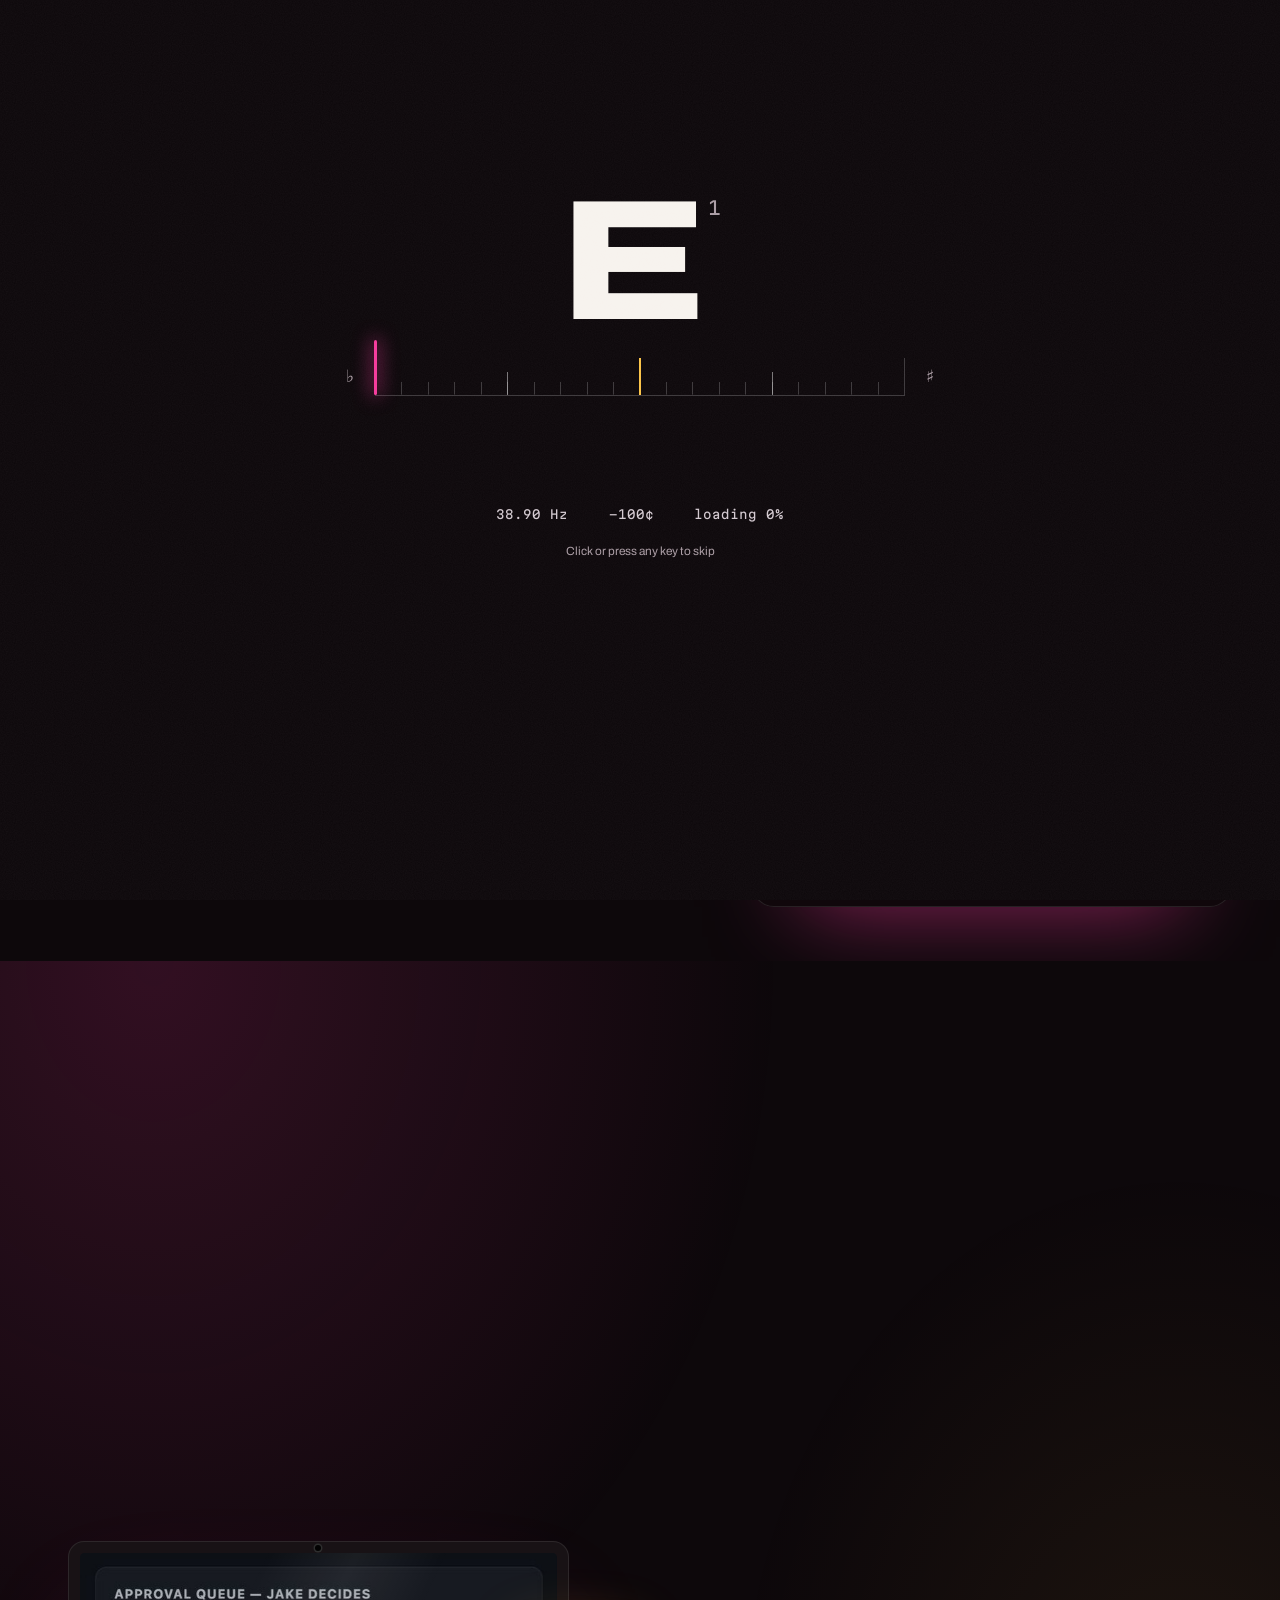
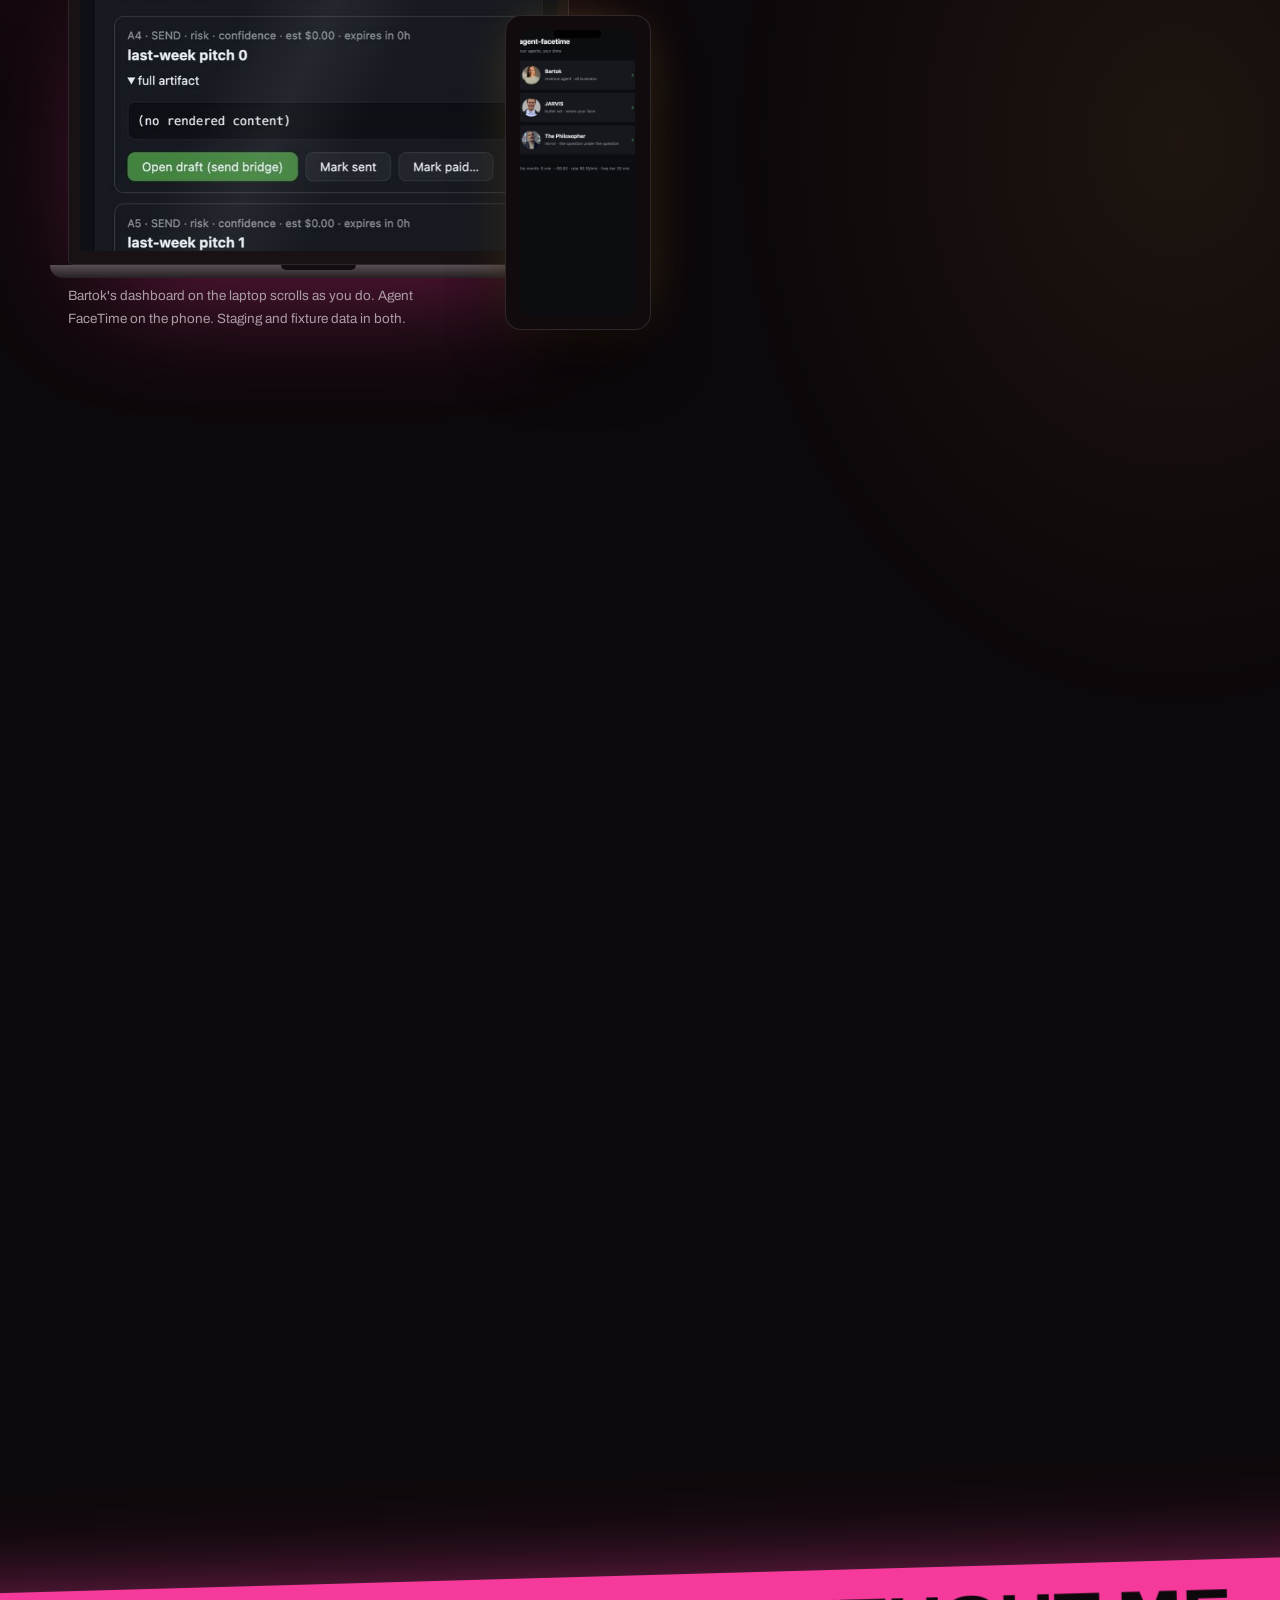
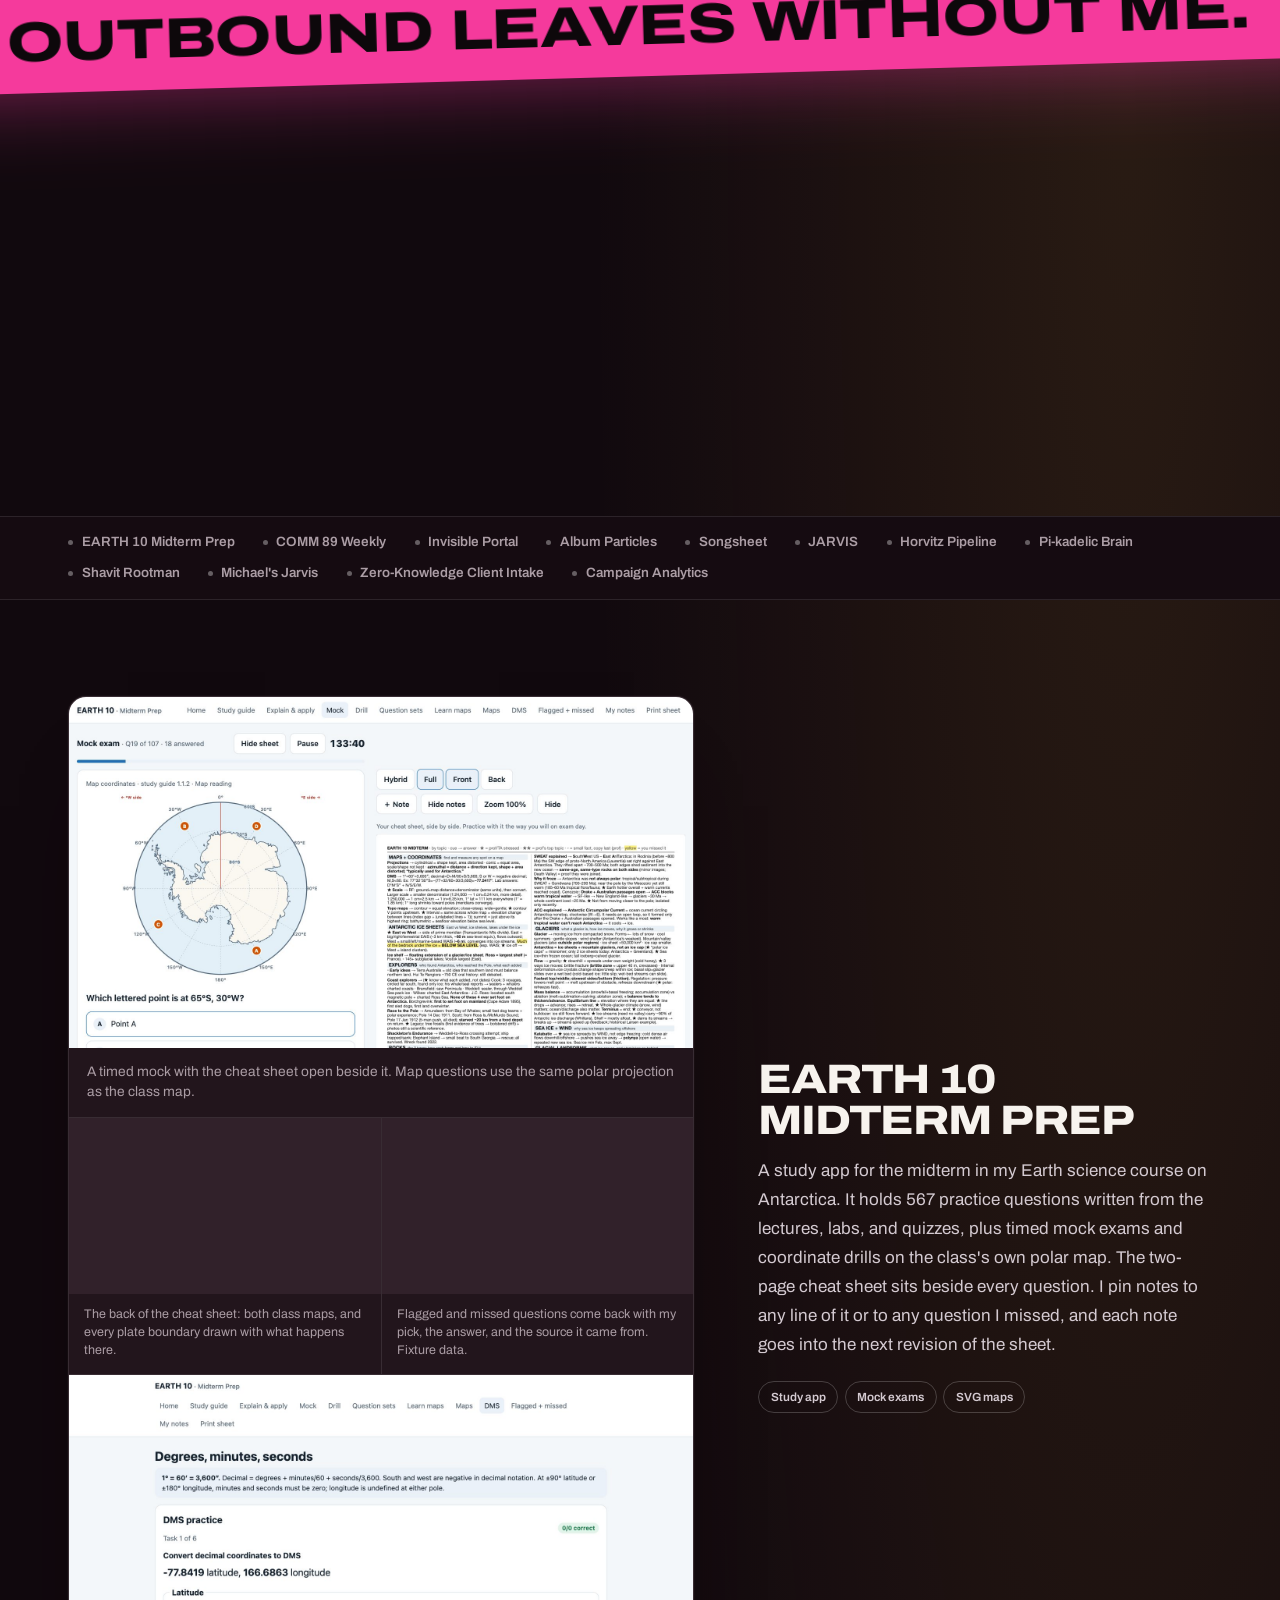
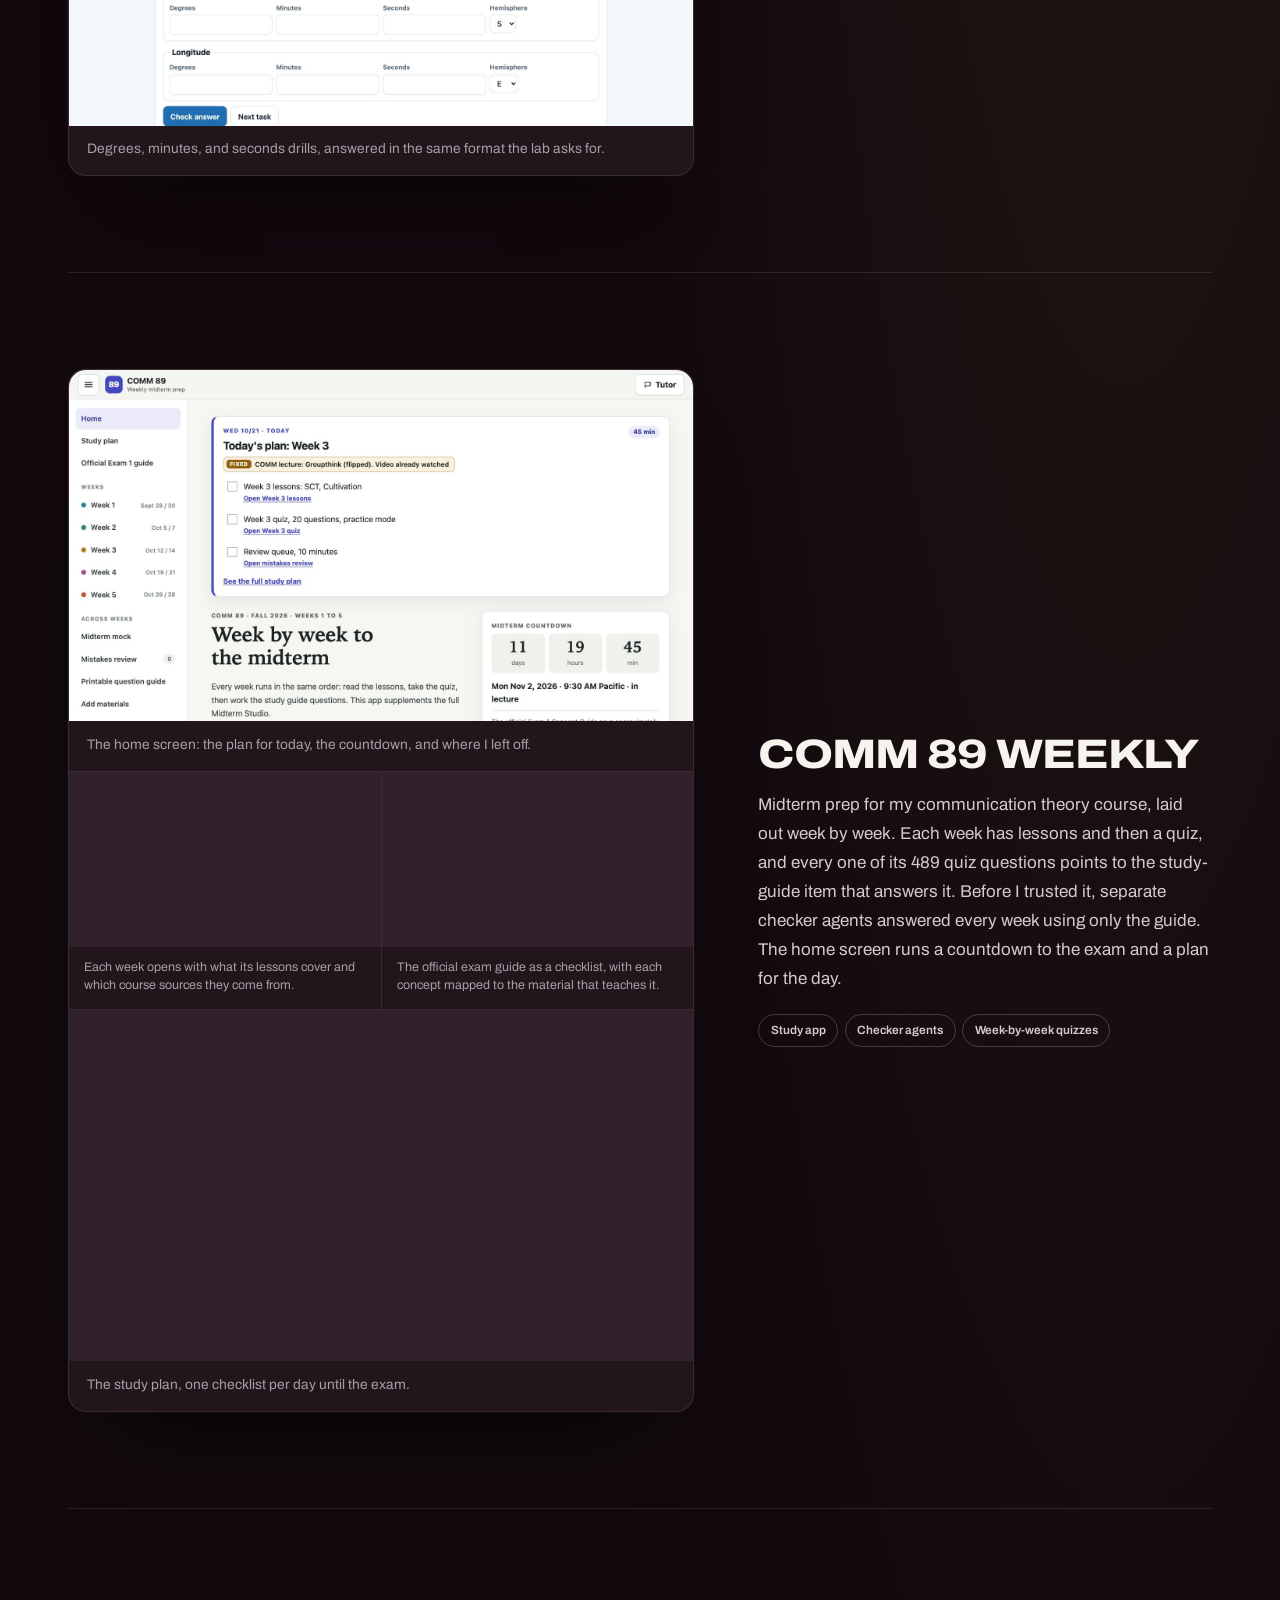
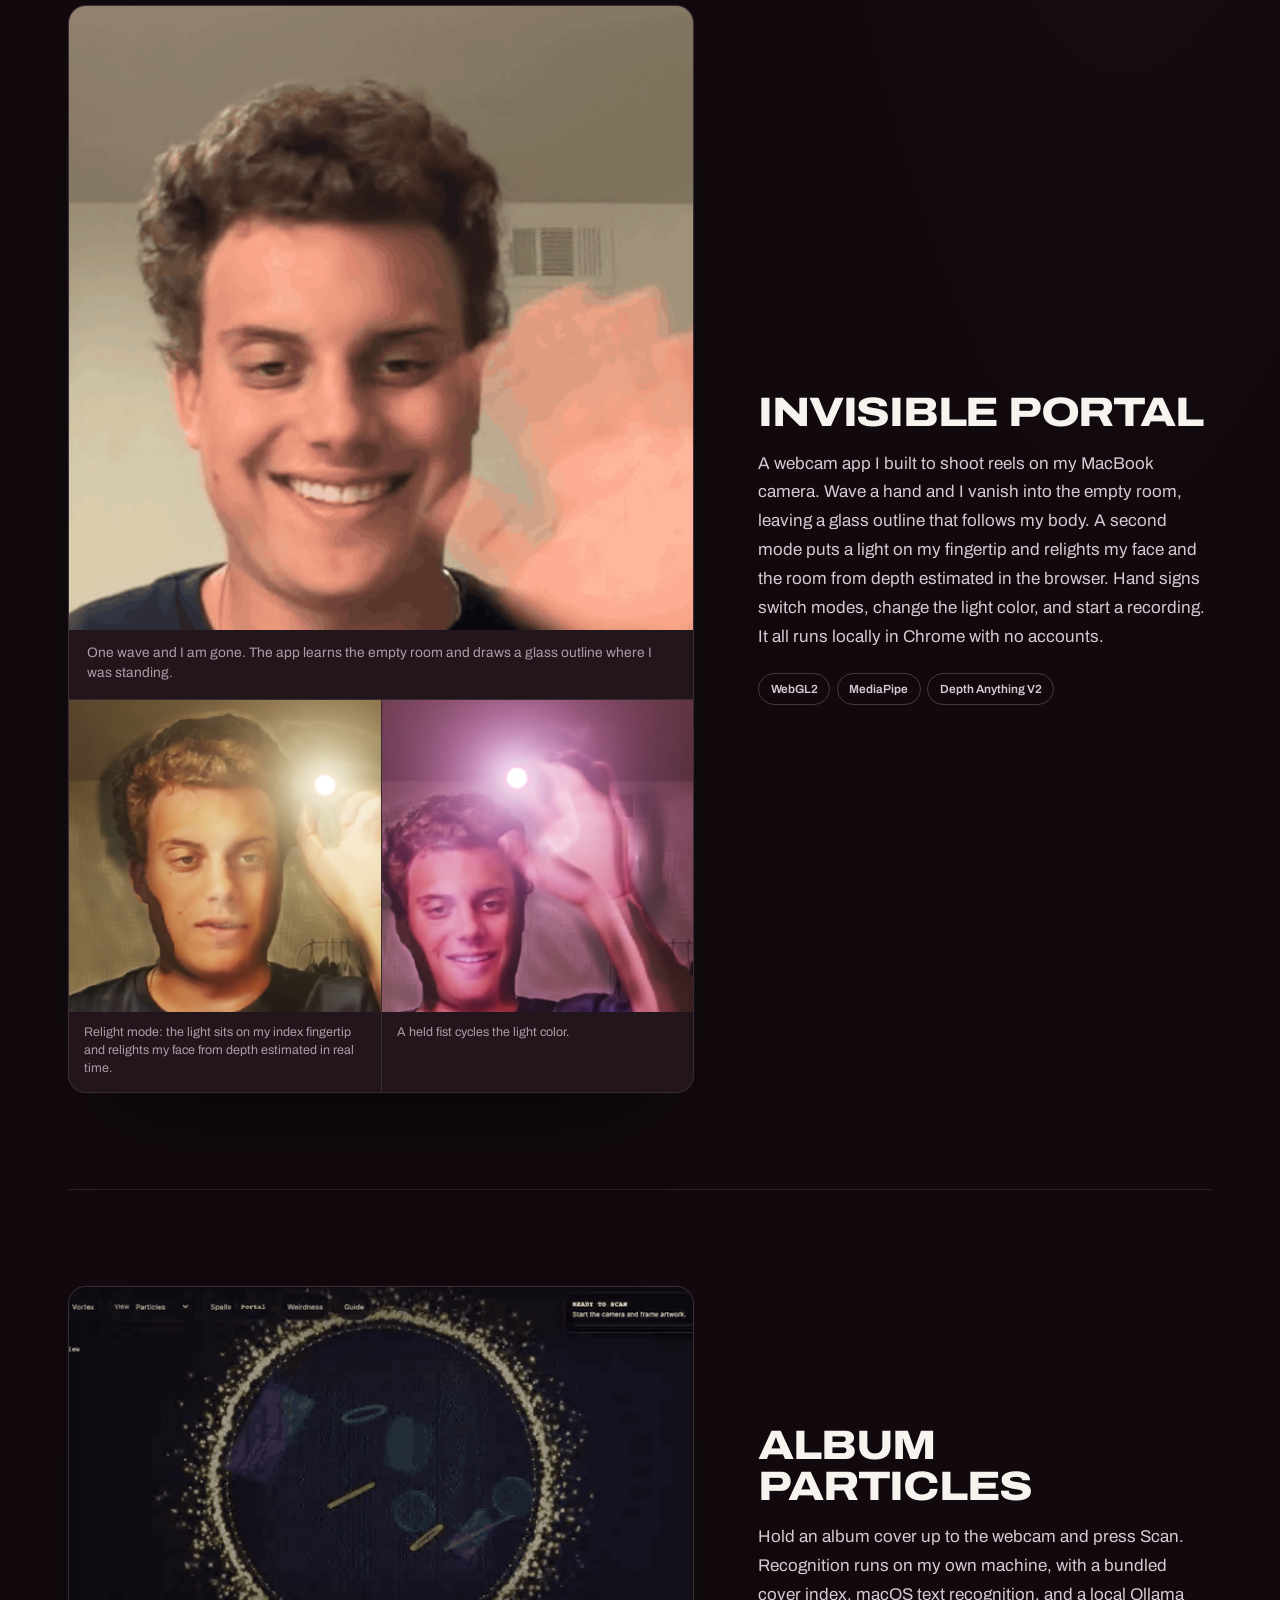
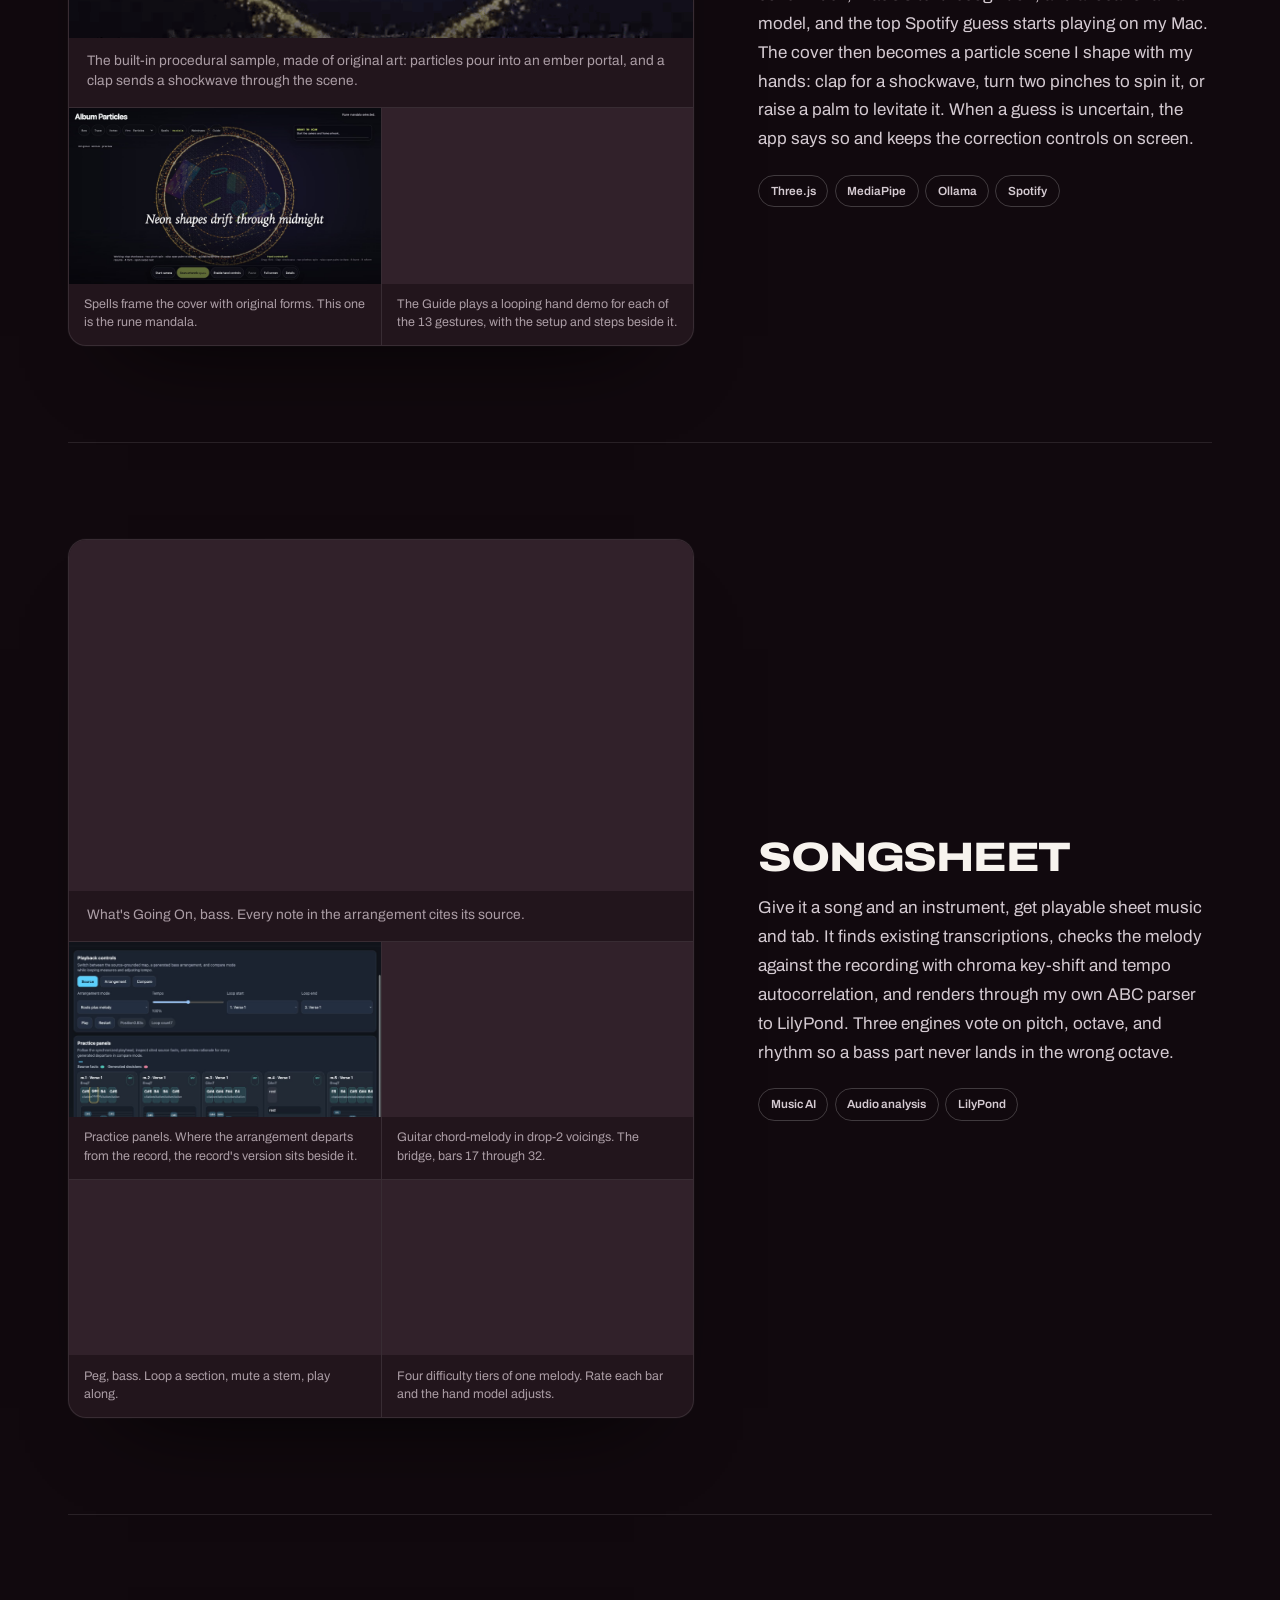
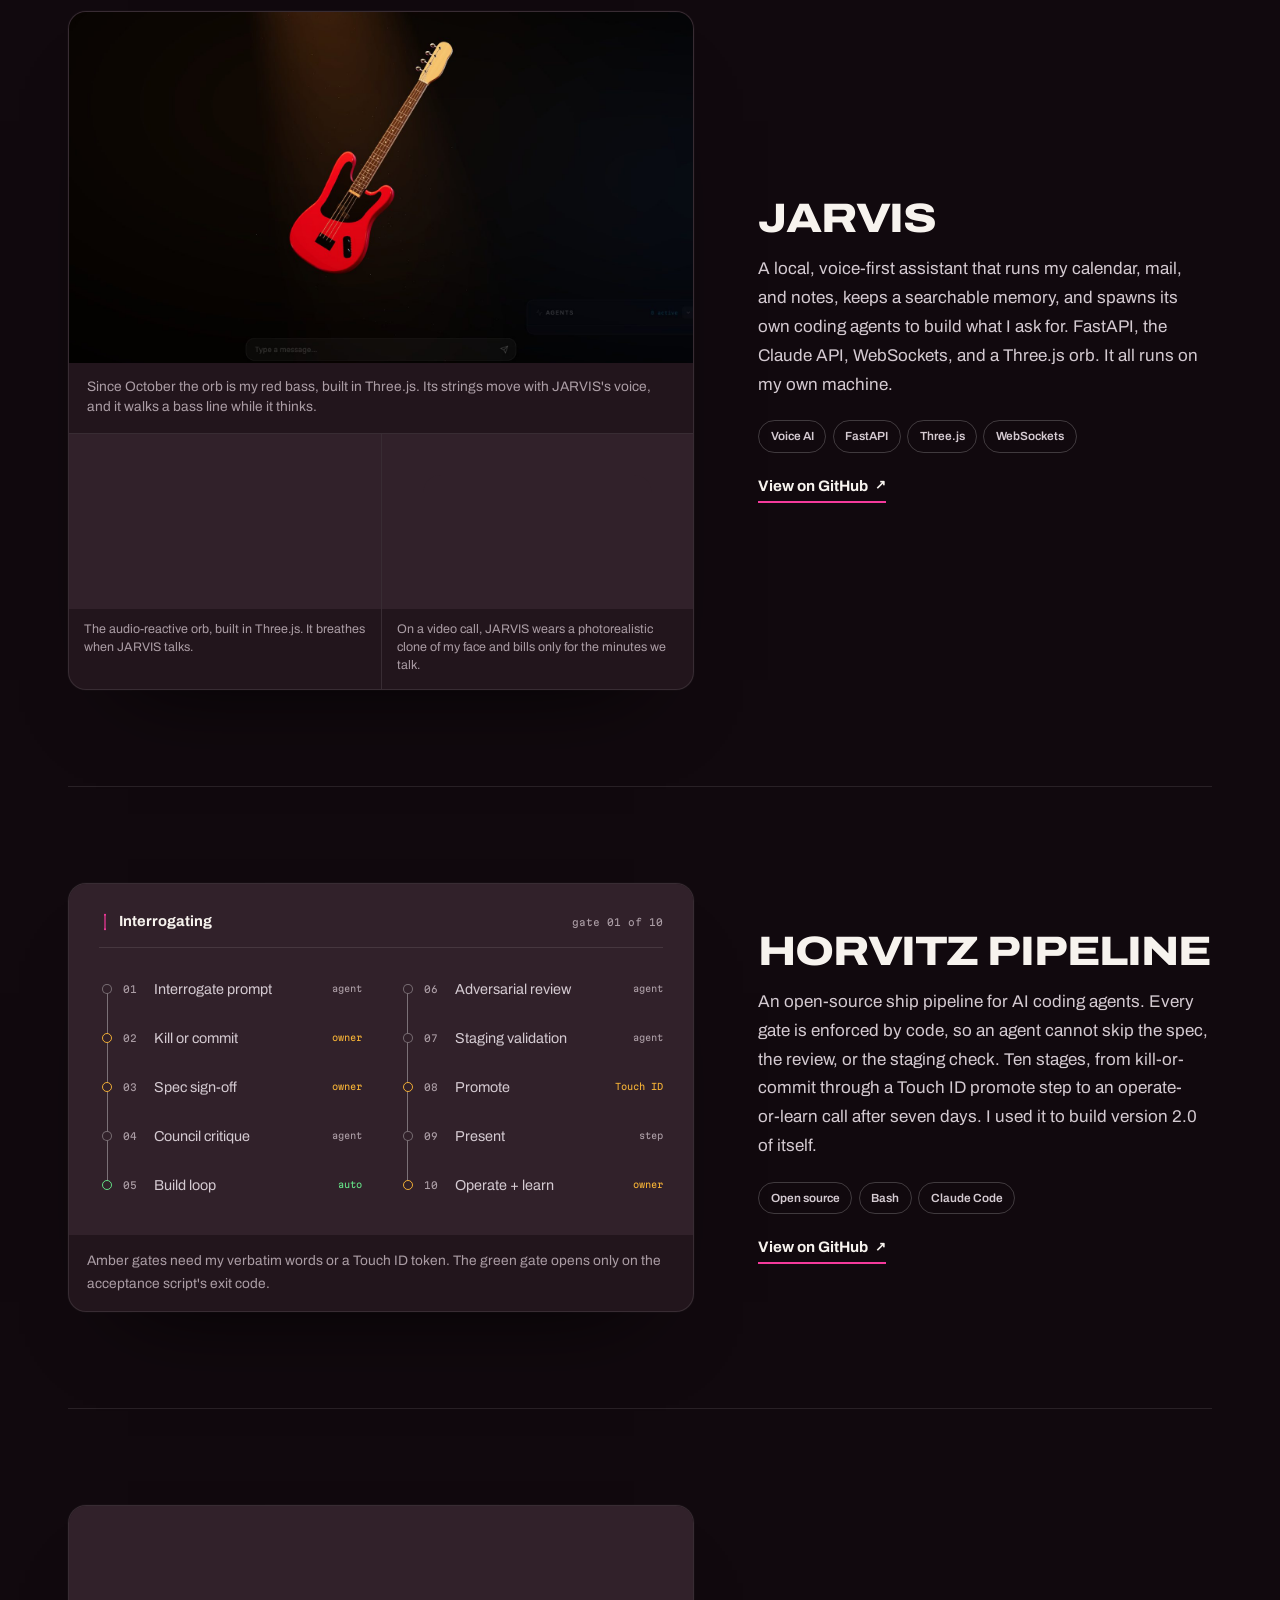
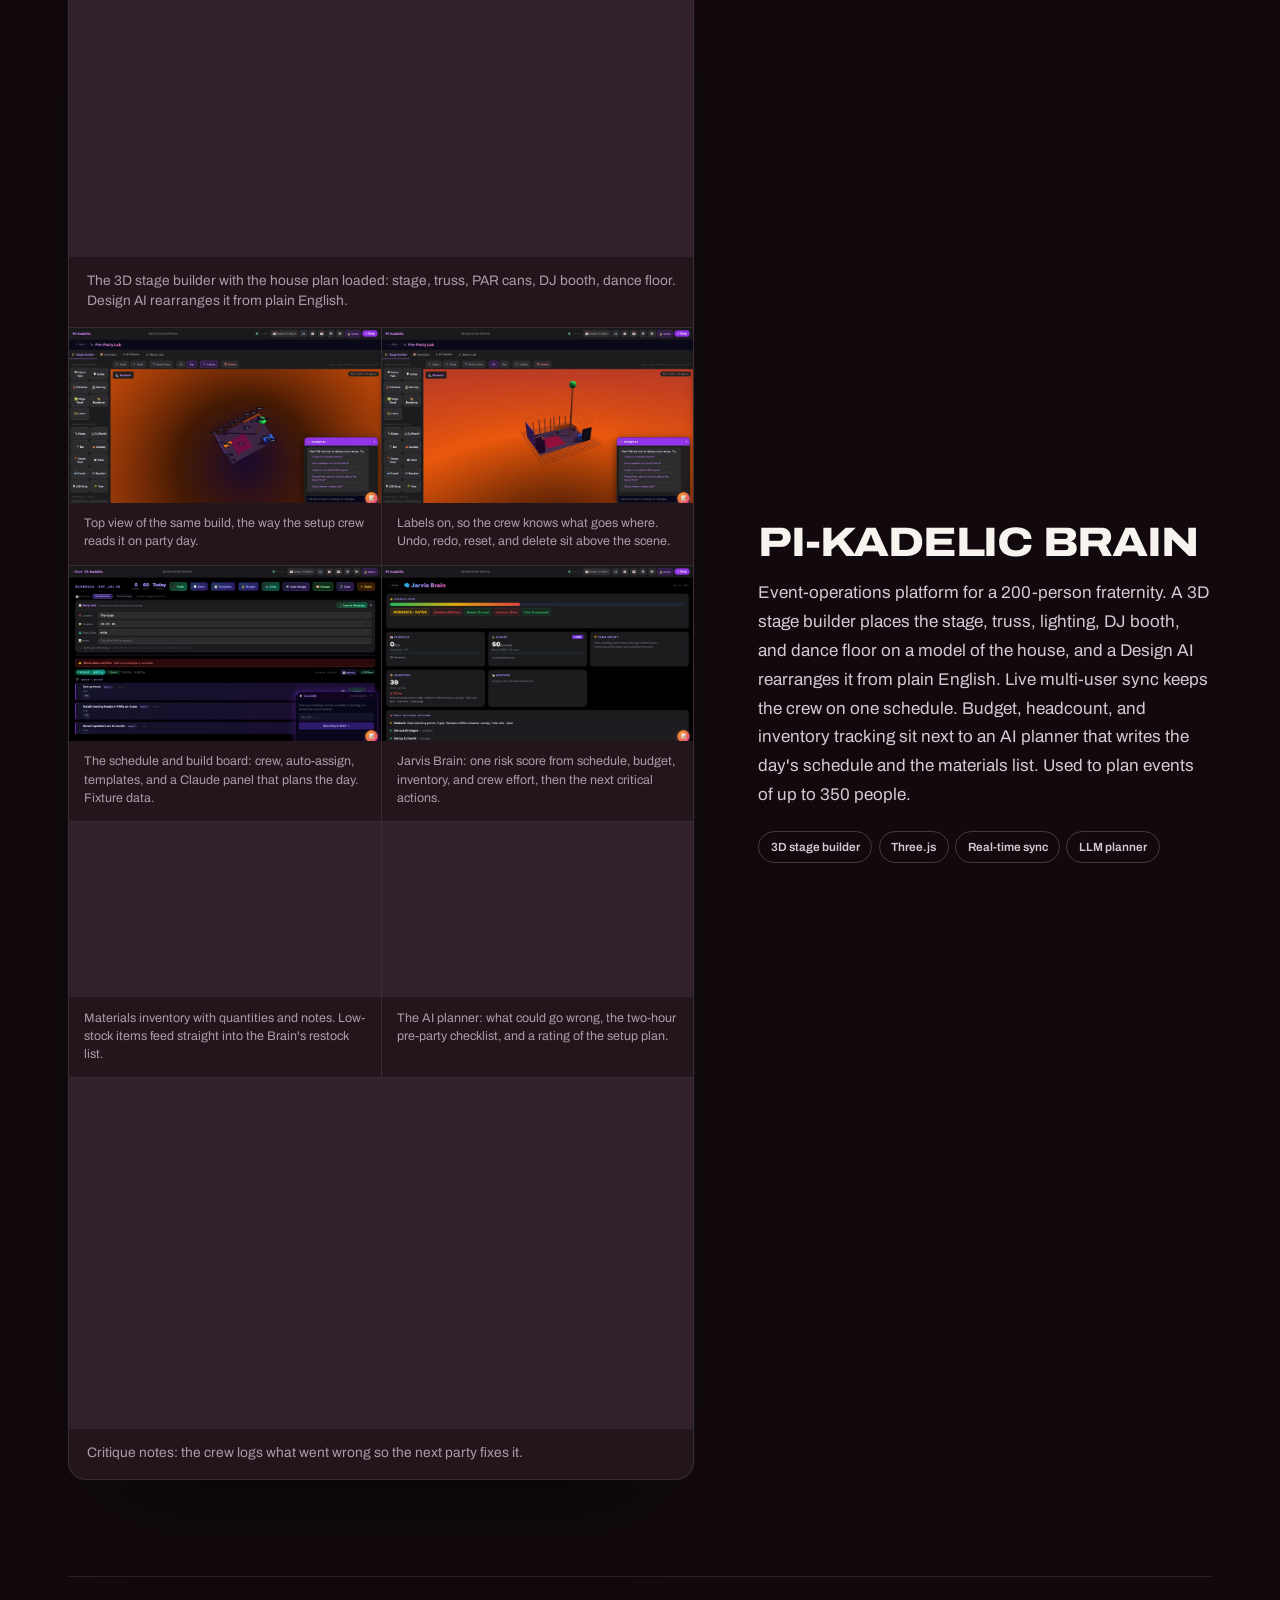
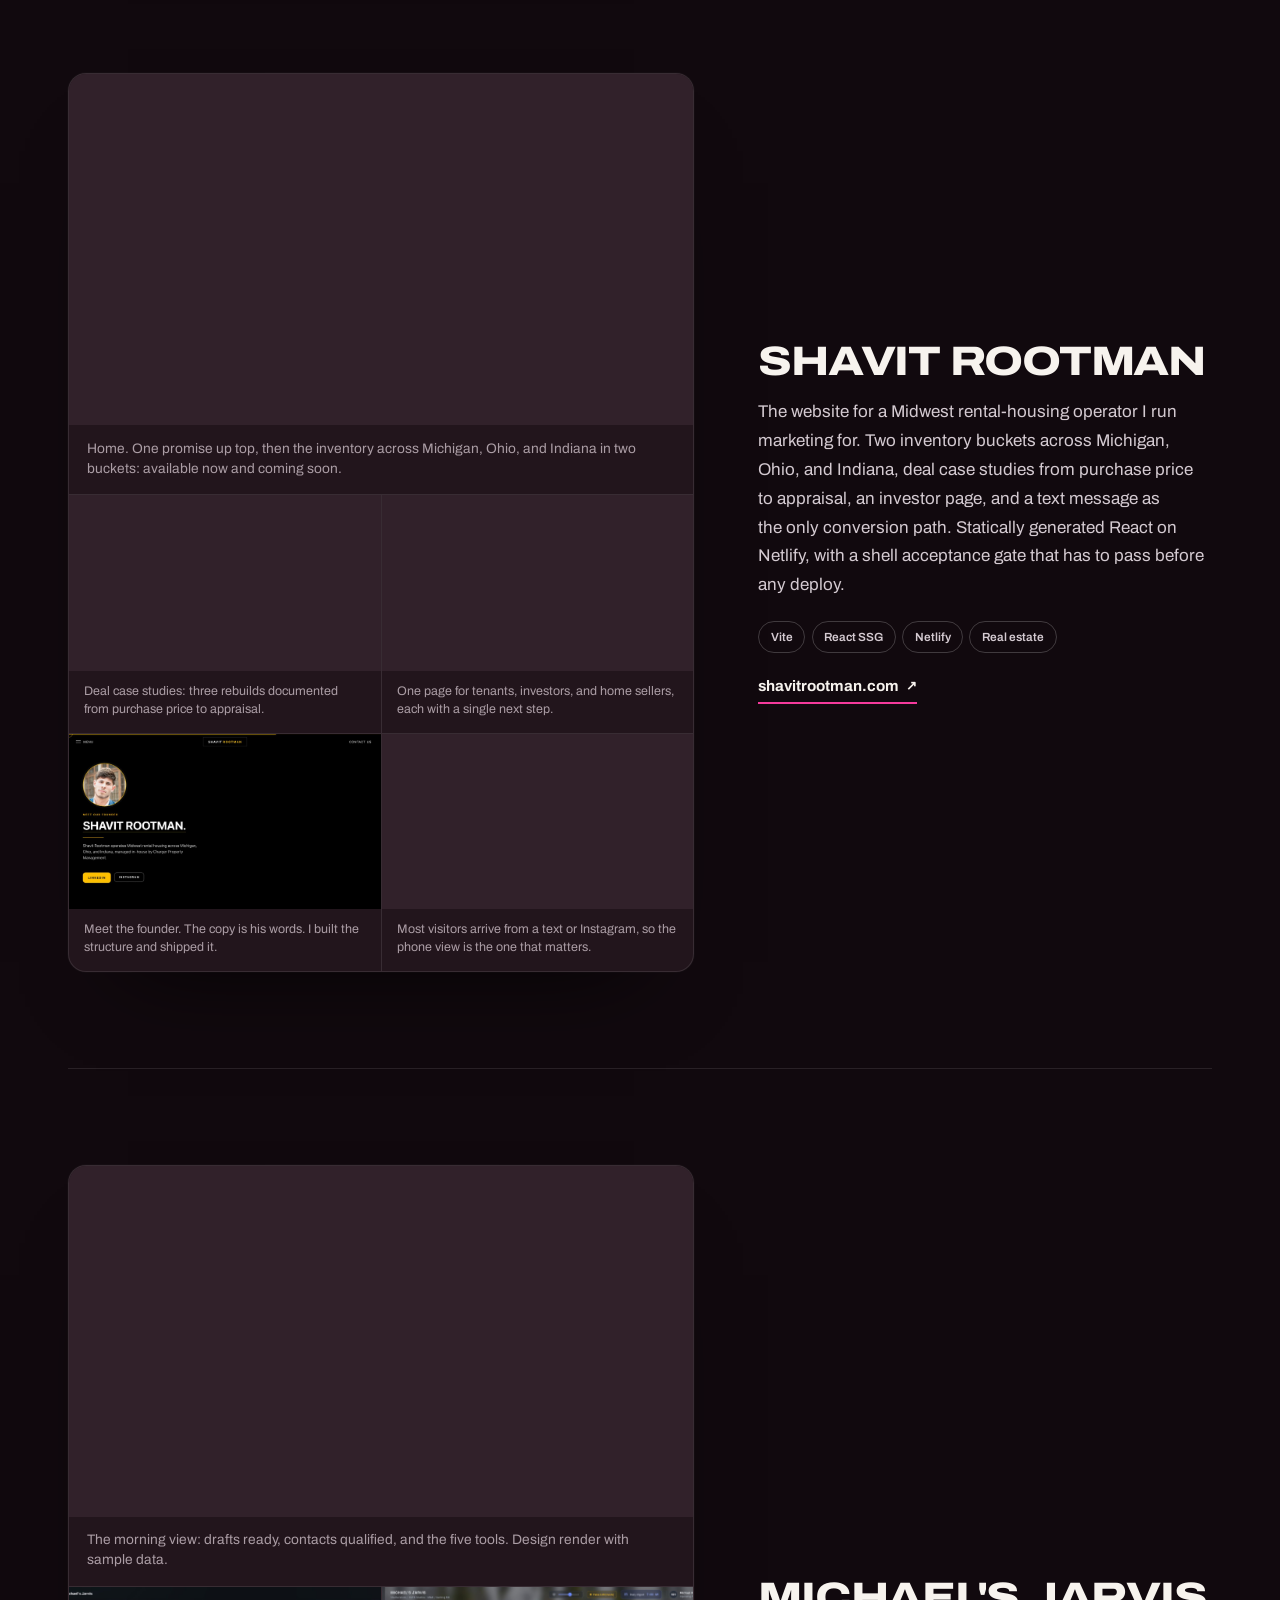
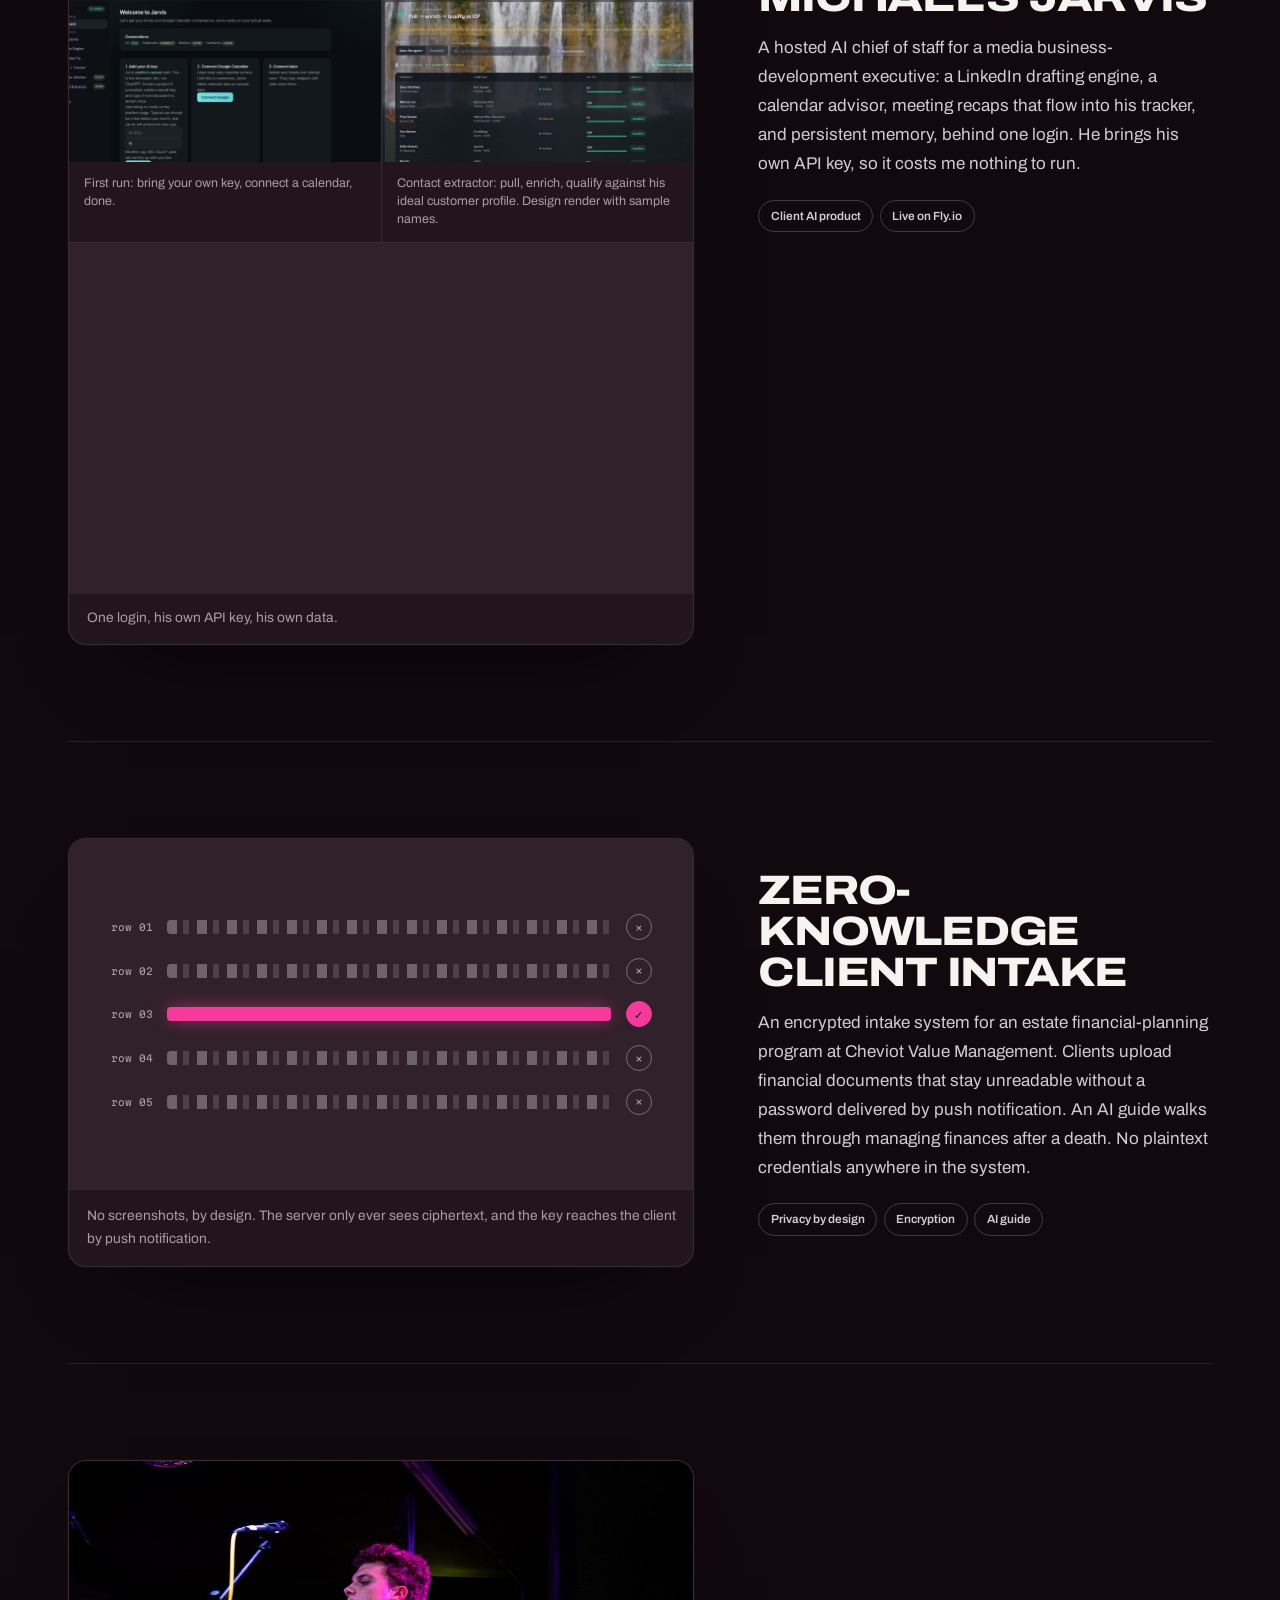
==== commit 4965701d: "Track the redesign's script, vendored three.js and images so a deploy from git works Commits the in-" ====
--- a/index.html
+++ b/index.html
@@ -29,6 +29,8 @@
    js/main.js takes it over; if the modules never arrive, the safety timer shows the finished page. */
 (function (c) {
   c.classList.add('js');
+  /* The bass stage lays out for 3D from the first paint, so the page never shifts under a deep link. */
+  if (window.WebGL2RenderingContext) c.classList.add('gl2');
   try {
     var force = /[?&]intro\b/.test(window.location.search);
     var calm = window.matchMedia('(prefers-reduced-motion: reduce)').matches;
@@ -48,6 +50,9 @@
 <body>
 
 <a class="skip" href="#agents">Skip to content</a>
+
+<!-- The house rig: two gels that swing as the page scrolls and a followspot on the pointer. It sits behind every section. -->
+<div class="rig" aria-hidden="true"><span class="rig-beam rig-a"></span><span class="rig-beam rig-b"></span><span class="rig-spot"></span></div>
 
 <!-- Soundcheck: a tuner on the low E string. The needle follows real loading; in tune, the string is plucked and the room opens. -->
 <div class="intro" id="intro" aria-hidden="true">
@@ -227,6 +232,9 @@
   </div>
 </section>
 
+<!-- Gaffer tape across the stage: the house rule, sliding with the scroll. Decorative; the rule is stated in the sections around it. -->
+<div class="band" data-scene="through" aria-hidden="true"><p class="band-line"><span>Nothing outbound leaves without me.</span><span>Nothing outbound leaves without me.</span><span>Nothing outbound leaves without me.</span><span>Nothing outbound leaves without me.</span><span>Nothing outbound leaves without me.</span></p></div>
+
 <section id="projects" class="sec projects">
   <div class="wrap">
     <div class="sec-head rv">
@@ -235,11 +243,15 @@
     </div>
   </div>
 
-  <!-- The show: on a wide screen the setlist pins and the projects travel sideways as you scroll down. -->
+  <!-- The show: projects run top to bottom (Oct 21, Jake: the whole site is vertical). The setlist marks the one on screen. -->
   <div class="show" data-show>
     <div class="show-pin">
       <nav class="setlist" aria-label="Projects" data-setlist>
         <div class="setlist-track">
+          <a href="#p-earth10">EARTH 10 Midterm Prep</a>
+          <a href="#p-comm89">COMM 89 Weekly</a>
+          <a href="#p-invisible">Invisible Portal</a>
+          <a href="#p-album-particles">Album Particles</a>
           <a href="#p-songsheet">Songsheet</a>
           <a href="#p-jarvis">JARVIS</a>
           <a href="#p-horvitz-pipeline">Horvitz Pipeline</a>
@@ -253,36 +265,148 @@
 
       <div class="show-track">
 
+        <article class="proj" id="p-earth10">
+          <div class="proj-media">
+            <div class="frame gal">
+              <div class="gal-grid" role="group" aria-label="EARTH 10 Midterm Prep screenshots.">
+                <figure class="gal-item">
+                  <img src="assets/img/earth10/mock-map.jpg" alt="A timed mock exam question asking which lettered point sits at 65 degrees south, 30 degrees west on a polar map of Antarctica, with the two-page cheat sheet open beside it." loading="lazy" decoding="async">
+                  <figcaption>A timed mock with the cheat sheet open beside it. Map questions use the same polar projection as the class map.</figcaption>
+                </figure>
+                <figure class="gal-item">
+                  <img src="assets/img/earth10/sheet-back.jpg" alt="The back of the cheat sheet: two polar maps of Antarctica with labeled features and coordinates, and six labeled drawings of plate boundaries." loading="lazy" decoding="async">
+                  <figcaption>The back of the cheat sheet: both class maps, and every plate boundary drawn with what happens there.</figcaption>
+                </figure>
+                <figure class="gal-item">
+                  <img src="assets/img/earth10/flagged-missed.jpg" alt="The Flagged and missed page showing a water-polarity question with the correct answer marked in green and the picked answer marked in red, plus its source." loading="lazy" decoding="async">
+                  <figcaption>Flagged and missed questions come back with my pick, the answer, and the source it came from. Fixture data.</figcaption>
+                </figure>
+                <figure class="gal-item">
+                  <img src="assets/img/earth10/dms-drill.jpg" alt="A degrees, minutes, and seconds drill converting a decimal latitude and longitude into degree, minute, second, and hemisphere fields." loading="lazy" decoding="async">
+                  <figcaption>Degrees, minutes, and seconds drills, answered in the same format the lab asks for.</figcaption>
+                </figure>
+              </div>
+            </div>
+          </div>
+          <div class="proj-body">
+            <h3>EARTH 10 Midterm Prep</h3>
+            <p data-stream>A study app for the midterm in my Earth science course on Antarctica. It holds 567 practice questions written from the lectures, labs, and quizzes, plus timed mock exams and coordinate drills on the class's own polar map. The two-page cheat sheet sits beside every question. I pin notes to any line of it or to any question I missed, and each note goes into the next revision of the sheet.</p>
+            <div class="stack"><span>Study app</span><span>Mock exams</span><span>SVG maps</span></div>
+          </div>
+        </article>
+
+        <article class="proj" id="p-comm89">
+          <div class="proj-media">
+            <div class="frame gal">
+              <div class="gal-grid" role="group" aria-label="COMM 89 Weekly screenshots.">
+                <figure class="gal-item">
+                  <img src="assets/img/comm89/today.jpg" alt="The COMM 89 Weekly home screen with today's study plan, a list of weeks one through five, and a midterm countdown in days, hours, and minutes." loading="lazy" decoding="async">
+                  <figcaption>The home screen: the plan for today, the countdown, and where I left off.</figcaption>
+                </figure>
+                <figure class="gal-item">
+                  <img src="assets/img/comm89/week1.jpg" alt="Week 1 page titled Theory foundations and the research cycle, with a summary of what the lessons cover and which course sources they come from." loading="lazy" decoding="async">
+                  <figcaption>Each week opens with what its lessons cover and which course sources they come from.</figcaption>
+                </figure>
+                <figure class="gal-item">
+                  <img src="assets/img/comm89/exam-guide.jpg" alt="The official Exam 1 concept checklist with counts of concepts reviewed, needing work, mapped to course material, and needing source coverage." loading="lazy" decoding="async">
+                  <figcaption>The official exam guide as a checklist, with each concept mapped to the material that teaches it.</figcaption>
+                </figure>
+                <figure class="gal-item">
+                  <img src="assets/img/comm89/study-plan.jpg" alt="The study plan: one card per day with checkboxes for lessons, quizzes, and review, each linked to the page that covers it." loading="lazy" decoding="async">
+                  <figcaption>The study plan, one checklist per day until the exam.</figcaption>
+                </figure>
+              </div>
+            </div>
+          </div>
+          <div class="proj-body">
+            <h3>COMM 89 Weekly</h3>
+            <p data-stream>Midterm prep for my communication theory course, laid out week by week. Each week has lessons and then a quiz, and every one of its 489 quiz questions points to the study-guide item that answers it. Before I trusted it, separate checker agents answered every week using only the guide. The home screen runs a countdown to the exam and a plan for the day.</p>
+            <div class="stack"><span>Study app</span><span>Checker agents</span><span>Week-by-week quizzes</span></div>
+          </div>
+        </article>
+
+        <article class="proj" id="p-invisible">
+          <div class="proj-media">
+            <div class="frame gal">
+              <div class="gal-grid gal--square" role="group" aria-label="Invisible Portal demo and screenshots.">
+                <figure class="gal-item gal-demo">
+                  <picture>
+                    <source srcset="assets/img/invisible/vanish-still.jpg" media="(prefers-reduced-motion: reduce)">
+                    <img src="assets/img/invisible/vanish.gif" width="480" height="480" alt="Looping demo: Jake smiles at the webcam, waves, and disappears into the empty room, leaving a glassy outline of his head and shoulders." loading="lazy" decoding="async">
+                  </picture>
+                  <figcaption>One wave and I am gone. The app learns the empty room and draws a glass outline where I was standing.</figcaption>
+                </figure>
+                <figure class="gal-item">
+                  <img src="assets/img/invisible/relight-warm.jpg" alt="Jake lit by a warm point of light held at his fingertip, with the room falling into shadow." loading="lazy" decoding="async">
+                  <figcaption>Relight mode: the light sits on my index fingertip and relights my face from depth estimated in real time.</figcaption>
+                </figure>
+                <figure class="gal-item">
+                  <img src="assets/img/invisible/relight-pink.jpg" alt="The same relight effect in pink after a fist gesture changed the light color." loading="lazy" decoding="async">
+                  <figcaption>A held fist cycles the light color.</figcaption>
+                </figure>
+              </div>
+            </div>
+          </div>
+          <div class="proj-body">
+            <h3>Invisible Portal</h3>
+            <p data-stream>A webcam app I built to shoot reels on my MacBook camera. Wave a hand and I vanish into the empty room, leaving a glass outline that follows my body. A second mode puts a light on my fingertip and relights my face and the room from depth estimated in the browser. Hand signs switch modes, change the light color, and start a recording. It all runs locally in Chrome with no accounts.</p>
+            <div class="stack"><span>WebGL2</span><span>MediaPipe</span><span>Depth Anything V2</span></div>
+          </div>
+        </article>
+
+        <article class="proj" id="p-album-particles">
+          <div class="proj-media">
+            <div class="frame gal">
+              <div class="gal-grid" role="group" aria-label="Album Particles demo and screenshots.">
+                <figure class="gal-item gal-demo">
+                  <picture>
+                    <source srcset="assets/img/album-particles/scene-still.jpg" media="(prefers-reduced-motion: reduce)">
+                    <img src="assets/img/album-particles/scene.gif" width="600" height="338" alt="Looping demo of Album Particles: gold particle ribbons swirl and settle into a glowing ring around floating neon shapes, then a ring-shaped shockwave expands outward." loading="lazy" decoding="async">
+                  </picture>
+                  <figcaption>The built-in procedural sample, made of original art: particles pour into an ember portal, and a clap sends a shockwave through the scene.</figcaption>
+                </figure>
+                <figure class="gal-item">
+                  <img src="assets/img/album-particles/rune-mandala.jpg" alt="Album Particles with the rune mandala spell: gold geometric rings drawn in particles around the scene, with the line Neon shapes drift through midnight." loading="lazy" decoding="async">
+                  <figcaption>Spells frame the cover with original forms. This one is the rune mandala.</figcaption>
+                </figure>
+                <figure class="gal-item">
+                  <img src="assets/img/album-particles/gesture-guide.jpg" alt="The gesture Guide panel showing two animated hands demonstrating the Bow gesture, with numbered setup steps." loading="lazy" decoding="async">
+                  <figcaption>The Guide plays a looping hand demo for each of the 13 gestures, with the setup and steps beside it.</figcaption>
+                </figure>
+              </div>
+            </div>
+          </div>
+          <div class="proj-body">
+            <h3>Album Particles</h3>
+            <p data-stream>Hold an album cover up to the webcam and press Scan. Recognition runs on my own machine, with a bundled cover index, macOS text recognition, and a local Ollama model, and the top Spotify guess starts playing on my Mac. The cover then becomes a particle scene I shape with my hands: clap for a shockwave, turn two pinches to spin it, or raise a palm to levitate it. When a guess is uncertain, the app says so and keeps the correction controls on screen.</p>
+            <div class="stack"><span>Three.js</span><span>MediaPipe</span><span>Ollama</span><span>Spotify</span></div>
+          </div>
+        </article>
+
         <article class="proj" id="p-songsheet">
           <div class="proj-media">
-            <div class="frame car" data-car>
-              <div class="car-track" tabindex="0" aria-label="Songsheet screenshots. Use the arrow keys to move between slides.">
-                <figure class="car-slide">
+            <div class="frame gal">
+              <div class="gal-grid" role="group" aria-label="Songsheet screenshots.">
+                <figure class="gal-item">
                   <img src="assets/img/songsheet/whats-going-on.jpg" alt="Songsheet workspace showing a generated bass arrangement of What's Going On as tablature with chord names and a playback bar." loading="lazy" decoding="async">
                   <figcaption>What's Going On, bass. Every note in the arrangement cites its source.</figcaption>
                 </figure>
-                <figure class="car-slide">
+                <figure class="gal-item">
                   <img src="assets/img/songsheet/playback-controls.jpg" alt="Songsheet playback controls and practice panels: source, arrangement, and compare modes, with per-measure source facts beside generated decisions." loading="lazy" decoding="async">
                   <figcaption>Practice panels. Where the arrangement departs from the record, the record's version sits beside it.</figcaption>
                 </figure>
-                <figure class="car-slide">
+                <figure class="gal-item">
                   <img src="assets/img/songsheet/savoy-guitar.jpg" alt="Guitar chord-melody arrangement in drop-2 voicings rendered as tab, bars 17 through 32." loading="lazy" decoding="async">
                   <figcaption>Guitar chord-melody in drop-2 voicings. The bridge, bars 17 through 32.</figcaption>
                 </figure>
-                <figure class="car-slide">
+                <figure class="gal-item">
                   <img src="assets/img/songsheet/peg-bass.jpg" alt="Peg, bass arrangement with intro and verse sections, loop controls, and a stems mixer for backing, bass, drums, guitar, horns, and keys." loading="lazy" decoding="async">
                   <figcaption>Peg, bass. Loop a section, mute a stem, play along.</figcaption>
                 </figure>
-                <figure class="car-slide">
+                <figure class="gal-item">
                   <img src="assets/img/songsheet/guitar-draft.jpg" alt="Guitar chord-melody draft with four difficulty tiers and a verdict button on every bar." loading="lazy" decoding="async">
                   <figcaption>Four difficulty tiers of one melody. Rate each bar and the hand model adjusts.</figcaption>
                 </figure>
-              </div>
-              <div class="car-ui">
-                <button class="car-btn" type="button" data-prev aria-label="Previous slide">&larr;</button>
-                <div class="car-dots" aria-hidden="true"></div>
-                <button class="car-btn" type="button" data-next aria-label="Next slide">&rarr;</button>
-                <span class="car-count" aria-live="polite"></span>
               </div>
             </div>
           </div>
@@ -295,25 +419,23 @@
 
         <article class="proj" id="p-jarvis">
           <div class="proj-media">
-            <div class="frame car" data-car>
-              <div class="car-track" tabindex="0" aria-label="JARVIS screenshots. Use the arrow keys to move between slides.">
-                <figure class="car-slide">
+            <div class="frame gal">
+              <div class="gal-grid" role="group" aria-label="JARVIS screenshots.">
+                <figure class="gal-item">
+                  <img src="assets/img/jarvis/bass.jpg" alt="JARVIS interface: a red 3D bass guitar on a dark stage above the message bar, with the status line reading listening." loading="lazy" decoding="async">
+                  <figcaption>Since October the orb is my red bass, built in Three.js. Its strings move with JARVIS's voice, and it walks a bass line while it thinks.</figcaption>
+                </figure>
+                <figure class="gal-item">
                   <img src="assets/img/jarvis/orb.jpg" alt="JARVIS interface: a white particle orb on black with a message input bar at the bottom." loading="lazy" decoding="async">
                   <figcaption>The audio-reactive orb, built in Three.js. It breathes when JARVIS talks.</figcaption>
                 </figure>
-                <figure class="car-slide">
+                <figure class="gal-item">
                   <div class="vis vis-call" role="img" aria-label="A call card for JARVIS showing its avatar, a photoreal clone of Jake's face, with the readout connected, 16 cents per minute, zero dollars idle.">
                     <img src="assets/img/agents/avatar-jarvis.jpg" alt="" loading="lazy" decoding="async">
                     <div><b>JARVIS</b><span>butler wit &middot; wears my face</span><span class="mono"><i class="dot"></i>connected &middot; $0.16/min &middot; $0 idle</span></div>
                   </div>
                   <figcaption>On a video call, JARVIS wears a photorealistic clone of my face and bills only for the minutes we talk.</figcaption>
                 </figure>
-              </div>
-              <div class="car-ui">
-                <button class="car-btn" type="button" data-prev aria-label="Previous slide">&larr;</button>
-                <div class="car-dots" aria-hidden="true"></div>
-                <button class="car-btn" type="button" data-next aria-label="Next slide">&rarr;</button>
-                <span class="car-count" aria-live="polite"></span>
               </div>
             </div>
           </div>
@@ -360,46 +482,40 @@
 
         <article class="proj" id="p-pikadelic">
           <div class="proj-media">
-            <div class="frame car" data-car>
-              <div class="car-track" tabindex="0" aria-label="Pi-kadelic Brain screenshots. Use the arrow keys to move between slides.">
-                <figure class="car-slide">
+            <div class="frame gal">
+              <div class="gal-grid" role="group" aria-label="Pi-kadelic Brain screenshots.">
+                <figure class="gal-item">
                   <img src="assets/img/pikadelic/stage-floorplan.jpg" alt="Pi-kadelic's 3D stage builder in perspective view: a wireframe model of the house lot with a stage, a truss carrying lights, a DJ booth, a dance floor, and a Design AI chat panel offering example instructions." loading="lazy" decoding="async">
                   <figcaption>The 3D stage builder with the house plan loaded: stage, truss, PAR cans, DJ booth, dance floor. Design AI rearranges it from plain English.</figcaption>
                 </figure>
-                <figure class="car-slide">
+                <figure class="gal-item">
                   <img src="assets/img/pikadelic/stage-top.jpg" alt="Top-down plan view of the same 3D build on a grid, with the object palette on the left." loading="lazy" decoding="async">
                   <figcaption>Top view of the same build, the way the setup crew reads it on party day.</figcaption>
                 </figure>
-                <figure class="car-slide">
+                <figure class="gal-item">
                   <img src="assets/img/pikadelic/stage-labels.jpg" alt="Perspective view of the 3D build with labels switched on so every object is named." loading="lazy" decoding="async">
                   <figcaption>Labels on, so the crew knows what goes where. Undo, redo, reset, and delete sit above the scene.</figcaption>
                 </figure>
-                <figure class="car-slide">
+                <figure class="gal-item">
                   <img src="assets/img/pikadelic/tasks.jpg" alt="The schedule and build board for a fixture party: party info, push, send, templates, budget, crew, auto-assign, and groups controls, a task list under Build and setup, and a Claude planning panel." loading="lazy" decoding="async">
                   <figcaption>The schedule and build board: crew, auto-assign, templates, and a Claude panel that plans the day. Fixture data.</figcaption>
                 </figure>
-                <figure class="car-slide">
+                <figure class="gal-item">
                   <img src="assets/img/pikadelic/brain.jpg" alt="Jarvis Brain view: an overall risk meter reading moderate, 44 of 100, with schedule, budget, crew effort, inventory, and weather tiles and a list of next critical actions." loading="lazy" decoding="async">
                   <figcaption>Jarvis Brain: one risk score from schedule, budget, inventory, and crew effort, then the next critical actions.</figcaption>
                 </figure>
-                <figure class="car-slide">
+                <figure class="gal-item">
                   <img src="assets/img/pikadelic/inventory.jpg" alt="Materials inventory table listing paints, primers, brushes, lumber, and stage backdrops with quantities, units, and notes." loading="lazy" decoding="async">
                   <figcaption>Materials inventory with quantities and notes. Low-stock items feed straight into the Brain's restock list.</figcaption>
                 </figure>
-                <figure class="car-slide">
+                <figure class="gal-item">
                   <img src="assets/img/pikadelic/planner.jpg" alt="The AI planner tab with prompt chips: what could go wrong, two-hour pre-party checklist, rate my setup plan, decor priorities." loading="lazy" decoding="async">
                   <figcaption>The AI planner: what could go wrong, the two-hour pre-party checklist, and a rating of the setup plan.</figcaption>
                 </figure>
-                <figure class="car-slide">
+                <figure class="gal-item">
                   <img src="assets/img/pikadelic/critique.jpg" alt="The critique notes drawer open on the right side of the schedule, ready for a note tagged General." loading="lazy" decoding="async">
                   <figcaption>Critique notes: the crew logs what went wrong so the next party fixes it.</figcaption>
                 </figure>
-              </div>
-              <div class="car-ui">
-                <button class="car-btn" type="button" data-prev aria-label="Previous slide">&larr;</button>
-                <div class="car-dots" aria-hidden="true"></div>
-                <button class="car-btn" type="button" data-next aria-label="Next slide">&rarr;</button>
-                <span class="car-count" aria-live="polite"></span>
               </div>
             </div>
           </div>
@@ -412,34 +528,28 @@
 
         <article class="proj" id="p-shavit">
           <div class="proj-media">
-            <div class="frame car" data-car>
-              <div class="car-track" tabindex="0" aria-label="Shavit Rootman website screenshots. Use the arrow keys to move between slides.">
-                <figure class="car-slide">
+            <div class="frame gal">
+              <div class="gal-grid" role="group" aria-label="Shavit Rootman website screenshots.">
+                <figure class="gal-item">
                   <img src="assets/img/shavit/hero.jpg" alt="shavitrootman.com home page: a white farmhouse under a large tree with the headline Live with us. Learn about us. and a See available units button." loading="lazy" decoding="async">
                   <figcaption>Home. One promise up top, then the inventory across Michigan, Ohio, and Indiana in two buckets: available now and coming soon.</figcaption>
                 </figure>
-                <figure class="car-slide">
+                <figure class="gal-item">
                   <img src="assets/img/shavit/case-studies.jpg" alt="Deal case studies section with three cards: Mead Street in Michigan, Clarendon Road in Ohio, Kendall Street in Indiana, each with purchase and appraisal figures." loading="lazy" decoding="async">
                   <figcaption>Deal case studies: three rebuilds documented from purchase price to appraisal.</figcaption>
                 </figure>
-                <figure class="car-slide">
+                <figure class="gal-item">
                   <img src="assets/img/shavit/work-with-us.jpg" alt="One stop shop section with three panels: rent with us for tenants, invest with us for investors, sell us your home for home sellers." loading="lazy" decoding="async">
                   <figcaption>One page for tenants, investors, and home sellers, each with a single next step.</figcaption>
                 </figure>
-                <figure class="car-slide">
+                <figure class="gal-item">
                   <img src="assets/img/shavit/meet.jpg" alt="Meet our founder section with a circular portrait of Shavit Rootman and LinkedIn and Instagram buttons." loading="lazy" decoding="async">
                   <figcaption>Meet the founder. The copy is his words. I built the structure and shipped it.</figcaption>
                 </figure>
-                <figure class="car-slide">
+                <figure class="gal-item">
                   <img src="assets/img/shavit/phone.jpg" alt="The shavitrootman.com home page on a phone." loading="lazy" decoding="async">
                   <figcaption>Most visitors arrive from a text or Instagram, so the phone view is the one that matters.</figcaption>
                 </figure>
-              </div>
-              <div class="car-ui">
-                <button class="car-btn" type="button" data-prev aria-label="Previous slide">&larr;</button>
-                <div class="car-dots" aria-hidden="true"></div>
-                <button class="car-btn" type="button" data-next aria-label="Next slide">&rarr;</button>
-                <span class="car-count" aria-live="polite"></span>
               </div>
             </div>
           </div>
@@ -453,30 +563,24 @@
 
         <article class="proj" id="p-michaels-jarvis">
           <div class="proj-media">
-            <div class="frame car" data-car>
-              <div class="car-track" tabindex="0" aria-label="Michael's Jarvis screenshots. Use the arrow keys to move between slides.">
-                <figure class="car-slide">
+            <div class="frame gal">
+              <div class="gal-grid" role="group" aria-label="Michael's Jarvis screenshots.">
+                <figure class="gal-item">
                   <img src="assets/img/michaels/dashboard.jpg" alt="Dashboard render reading Good morning, Michael, with drafts ready, contacts qualified, meetings this week, and tiles for Agent Chat, LinkedIn Engine, Recap to Tracker, Calendar Advisor, and Contact Extractor." loading="lazy" decoding="async">
                   <figcaption>The morning view: drafts ready, contacts qualified, and the five tools. Design render with sample data.</figcaption>
                 </figure>
-                <figure class="car-slide">
+                <figure class="gal-item">
                   <img src="assets/img/michaels/setup.jpg" alt="Welcome to Jarvis setup screen with connections for an AI key and Google Calendar, plus three numbered setup steps." loading="lazy" decoding="async">
                   <figcaption>First run: bring your own key, connect a calendar, done.</figcaption>
                 </figure>
-                <figure class="car-slide">
+                <figure class="gal-item">
                   <img src="assets/img/michaels/contacts.jpg" alt="Contact extractor render: pull, enrich, qualify against the ideal customer profile, with a table of sample contacts, fit scores, and verdicts." loading="lazy" decoding="async">
                   <figcaption>Contact extractor: pull, enrich, qualify against his ideal customer profile. Design render with sample names.</figcaption>
                 </figure>
-                <figure class="car-slide">
+                <figure class="gal-item">
                   <img src="assets/img/michaels/login.jpg" alt="Login render over a mountain photograph with a single Unlock command center button." loading="lazy" decoding="async">
                   <figcaption>One login, his own API key, his own data.</figcaption>
                 </figure>
-              </div>
-              <div class="car-ui">
-                <button class="car-btn" type="button" data-prev aria-label="Previous slide">&larr;</button>
-                <div class="car-dots" aria-hidden="true"></div>
-                <button class="car-btn" type="button" data-next aria-label="Next slide">&rarr;</button>
-                <span class="car-count" aria-live="polite"></span>
               </div>
             </div>
           </div>
@@ -509,13 +613,13 @@
 
         <article class="proj" id="p-campaign">
           <div class="proj-media">
-            <div class="frame car" data-car>
-              <div class="car-track" tabindex="0" aria-label="Campaign photos and analytics. Use the arrow keys to move between slides.">
-                <figure class="car-slide photo">
+            <div class="frame gal">
+              <div class="gal-grid" role="group" aria-label="Campaign photos and analytics.">
+                <figure class="gal-item photo">
                   <img src="assets/img/campaign/bass.jpg" alt="Jake Horvitz playing a red bass guitar on stage under magenta and amber lights, a drum kit behind him." loading="lazy" decoding="async">
                   <figcaption>The music communities were a canvassing target. I was already playing in them.</figcaption>
                 </figure>
-                <figure class="car-slide">
+                <figure class="gal-item">
                   <div class="vis vis-chart" role="img" aria-label="Bar chart of website visits by day over two weeks, with the three highest days highlighted.">
                     <div class="bars">
                       <span style="--i:0;height:30%"></span><span style="--i:1;height:42%"></span><span style="--i:2;height:38%"></span><span style="--i:3;height:66%"></span><span style="--i:4;height:50%"></span><span class="hot" style="--i:5;height:84%"></span><span style="--i:6;height:58%"></span>
@@ -525,16 +629,10 @@
                   </div>
                   <figcaption>Visits by day. The peaks told me which appearances worked and where to show up next.</figcaption>
                 </figure>
-                <figure class="car-slide photo">
+                <figure class="gal-item photo">
                   <img src="assets/img/campaign/headshot.jpg" alt="Campaign headshot of Jake Horvitz in a light blue shirt against a grey backdrop." loading="lazy" decoding="async">
                   <figcaption>The campaign headshot, spring 2026. One of twelve seats from a field of fifty.</figcaption>
                 </figure>
-              </div>
-              <div class="car-ui">
-                <button class="car-btn" type="button" data-prev aria-label="Previous slide">&larr;</button>
-                <div class="car-dots" aria-hidden="true"></div>
-                <button class="car-btn" type="button" data-next aria-label="Next slide">&rarr;</button>
-                <span class="car-count" aria-live="polite"></span>
               </div>
             </div>
           </div>
@@ -546,15 +644,31 @@
         </article>
       </div>
 
-      <div class="ink ink--show" data-ink="frets" aria-hidden="true"><canvas></canvas></div>
     </div>
   </div>
 </section>
 
-<section class="break" aria-label="A note on how this got built" data-scene="through">
+<!-- The bass stage: the gig photo melts into the dark, and the same red bass hangs in 3D under the room's gels.
+     It turns into the light as you pass; strum it, fret it, and with sound on it plays. Without WebGL2 it stays the photo break. -->
+<section class="break" aria-label="A note on how this got built" data-scene="through" data-bass>
+  <canvas class="bass-stage" aria-hidden="true"></canvas>
   <div class="break-photo"><img src="assets/img/campaign/bass.jpg" alt="" loading="lazy" decoding="async"></div>
-  <div class="wrap">
+  <div class="wrap break-grid">
     <blockquote class="rv">I taught myself to code to solve my own problems. Everything above shipped because the process remains strict when the team is a single person.<cite>Jake Horvitz. Also on bass.</cite></blockquote>
+    <div class="bass-spot" aria-hidden="true"></div>
+    <div class="bass-play">
+      <p class="bass-read" aria-hidden="true"><span data-note>E1</span><span data-hz>41.20 Hz</span></p>
+      <div class="bass-row">
+        <div class="bass-keys" role="group" aria-label="Pluck an open string">
+          <button type="button" data-string="0" aria-label="Pluck the E string">E</button>
+          <button type="button" data-string="1" aria-label="Pluck the A string">A</button>
+          <button type="button" data-string="2" aria-label="Pluck the D string">D</button>
+          <button type="button" data-string="3" aria-label="Pluck the G string">G</button>
+        </div>
+        <button class="bass-sound" type="button" aria-pressed="false">Sound off</button>
+      </div>
+      <p class="bass-hint"><span class="fine">Strum across the strings. Click the neck to fret a note.</span><span class="touch">Tap a string. Tap it on the neck to fret a note.</span></p>
+    </div>
   </div>
 </section>
 
--- a/styles.css
+++ b/styles.css
@@ -362,15 +362,19 @@
 }
 .projects .sec-head { margin-bottom: clamp(1.5rem, 3vw, 2.4rem); }
 .show { position: relative; }
-.setlist { position: sticky; top: var(--nav-h); z-index: var(--z-sub); background: var(--bg-2); border-block: 1px solid var(--line); }
-.setlist-track { display: flex; gap: clamp(1.1rem, 2.2vw, 1.8rem); overflow-x: auto; scrollbar-width: none; max-width: var(--wrap); margin-inline: auto; padding: 0.85rem var(--gutter); }
-.setlist-track::-webkit-scrollbar { display: none; }
+.setlist { position: relative; z-index: var(--z-sub); background: var(--bg-2); border-block: 1px solid var(--line); }
+.setlist-track { display: flex; flex-wrap: wrap; gap: 0.55rem clamp(1.1rem, 2.2vw, 1.8rem); max-width: var(--wrap); margin-inline: auto; padding: 0.85rem var(--gutter); }
+@media (min-width: 1001px) {
+  .setlist { position: sticky; top: var(--nav-h); }
+  /* The project text rides beside its gallery while the shots scroll past (js/show.js measures --setlist-h). */
+  .proj { align-items: start; }
+  .proj-body { position: sticky; top: calc(var(--nav-h) + var(--setlist-h, 3rem) + 2rem); }
+}
 .setlist a { position: relative; font-size: 0.84rem; font-weight: 600; color: var(--tx-3); text-decoration: none; white-space: nowrap; transition: color 0.3s; padding-left: 0.85rem; }
 .setlist a::before { content: ""; position: absolute; left: 0; top: 50%; width: 5px; height: 5px; margin-top: -2.5px; border-radius: 50%; background: var(--line-3); transition: background 0.3s, transform 0.4s var(--out), box-shadow 0.4s; }
 .setlist a:hover, .setlist a.is-on { color: var(--tx); }
 .setlist a.is-on::before { background: var(--mag); transform: scale(1.5); box-shadow: 0 0 10px 1px oklch(66% 0.235 354 / 0.8); }
 .show-track { max-width: var(--wrap); margin-inline: auto; padding-inline: var(--gutter); }
-.ink--show { display: none; }
 
 .proj { display: grid; grid-template-columns: minmax(0, 1.38fr) minmax(0, 1fr); gap: clamp(2rem, 5vw, 4.5rem); align-items: center; padding-block: clamp(3.5rem, 8vw, 6rem); }
 .proj + .proj { border-top: 1px solid var(--line); }
@@ -381,50 +385,25 @@
 .proj-link:hover { color: var(--mag-hi); }
 .proj-link:hover::after { transform: translate(2px, -2px); }
 
-/* Pinned: the setlist holds still and the projects travel sideways (js/show.js owns the geometry). */
-.show.is-pinned .show-pin { position: sticky; top: var(--nav-h); height: calc(100svh - var(--nav-h)); overflow: hidden; display: grid; grid-template-rows: auto minmax(0, 1fr) auto; }
-.show.is-pinned .setlist { position: relative; top: auto; background: transparent; border-top: 0; }
-.show.is-pinned .setlist-track { max-width: none; padding-inline: var(--show-left); }
-.show.is-pinned .show-track {
-  display: flex; align-items: center; gap: var(--show-gap); max-width: none; margin: 0; padding: 0 var(--show-left);
-  transform: translate3d(var(--show-x, 0px), 0, 0); will-change: transform;
-}
-.show.is-pinned .proj { flex: 0 0 var(--panel-w); height: 100%; padding: clamp(1rem, 3vh, 2rem) 0; border: 0; grid-template-columns: minmax(0, 1.55fr) minmax(0, 1fr); gap: clamp(2rem, 4vw, 4rem); opacity: var(--o, 1); }
-.show.is-pinned .proj-media { transform: translate3d(var(--par, 0px), 0, 0); }
-.show.is-pinned .ink--show { display: block; height: clamp(64px, 9vh, 92px); }
-
-/* Media frame + carousel */
+/* Media frame + gallery */
 .frame {
   background: var(--bg-3); border: 1px solid var(--line); border-radius: 18px; overflow: hidden;
   box-shadow: 0 50px 90px -60px oklch(0% 0 0 / 0.9), 0 0 0 1px oklch(100% 0 0 / 0.02);
 }
 .frame-cap { padding: 0.85rem 1.1rem 1rem; font-size: 0.86rem; color: var(--tx-3); }
-.car { position: relative; }
-.car-track { display: flex; overflow-x: auto; scroll-snap-type: x mandatory; scrollbar-width: none; overscroll-behavior-x: contain; }
-.car-track::-webkit-scrollbar { display: none; }
-.car-track:focus-visible { outline-offset: -3px; }
-.car-slide { flex: 0 0 100%; scroll-snap-align: start; scroll-snap-stop: always; min-width: 0; }
-.car-slide img, .car-slide .vis { aspect-ratio: 16 / 9; width: 100%; object-fit: cover; object-position: top center; background: var(--bg-4); }
-.car-slide.photo img { object-position: center 30%; }
-.car-slide figcaption { padding: 0.85rem 1.1rem 0; font-size: 0.86rem; color: var(--tx-3); min-height: 3.4rem; }
-.car-ui { display: flex; align-items: center; gap: 0.7rem; padding: 0.55rem 1.1rem 1rem; }
-.car-dots { display: flex; gap: 0.35rem; flex: 1 1 0; min-width: 0; overflow: hidden; }
-.car-dot { position: relative; width: 26px; height: 16px; background: none; border: 0; cursor: pointer; padding: 0; }
-.car-dot::before, .car-dot::after { content: ""; position: absolute; left: 0; top: 7px; height: 2px; border-radius: 2px; }
-.car-dot::before { right: 0; background: var(--line-2); transition: background 0.3s; }
-.car-dot.is-on::before { background: var(--tx-3); }
-.car-dot::after { width: 0; background: var(--mag); }
-.car-dot.is-on::after { width: 100%; }
-.car.is-auto .car-dot.is-on::after { width: 0; animation: carfill 5.5s linear forwards; }
-@keyframes carfill { to { width: 100%; } }
-.car-btn {
-  flex: none; width: 34px; height: 34px; border-radius: 50%; border: 1px solid var(--line-3); background: transparent;
-  color: var(--tx); font-size: 0.95rem; cursor: pointer; display: grid; place-items: center; transition: background 0.25s, color 0.25s, border-color 0.25s, transform 0.2s var(--out);
-}
-.car-btn:hover { background: var(--tx); color: var(--bg); border-color: var(--tx); }
-.car-btn:active { transform: scale(0.93); }
-.car-count { flex: none; font-family: var(--font-mono); font-size: 0.64rem; color: var(--tx-3); min-width: 3.6em; text-align: right; font-variant-numeric: tabular-nums; }
-.car--single .car-ui { display: none; }
+/* Gallery: every shot stacks top to bottom. The first shot leads at full width, the rest sit two to a row,
+   and a lone last shot takes the whole row. */
+.gal-grid { display: grid; grid-template-columns: repeat(2, minmax(0, 1fr)); gap: 1px; background: var(--line); }
+.gal-item { margin: 0; min-width: 0; background: var(--bg-3); }
+.gal-item:first-child, .gal-item:last-child:nth-child(even) { grid-column: 1 / -1; }
+.gal-item img, .gal-item .vis { display: block; aspect-ratio: 16 / 9; width: 100%; object-fit: cover; object-position: top center; background: var(--bg-4); }
+.gal-item.photo img { object-position: center 30%; }
+/* Square galleries (portrait camera demos), and demo GIFs that keep their own frame. */
+.gal--square .gal-item img { aspect-ratio: 1 / 1; object-position: center; }
+.gal-item picture { display: block; }
+.gal-demo img { object-position: center; }
+.gal-item figcaption { padding: 0.7rem 0.95rem 0.9rem; font-size: 0.78rem; line-height: 1.45; color: var(--tx-3); }
+.gal-item:first-child figcaption, .gal-item:last-child:nth-child(even) figcaption { padding: 0.85rem 1.1rem 1rem; font-size: 0.86rem; }
 
 /* Visual: pipeline rail. A signal walks the gates; owner gates hold until Jake passes them. */
 .vis { aspect-ratio: 16 / 9; width: 100%; position: relative; overflow: hidden; background: var(--bg-4); }
@@ -506,6 +485,58 @@
 .break blockquote { font-size: clamp(1.9rem, 1rem + 3.4vw, 3.8rem); font-weight: 800; font-stretch: 106%; line-height: 1.04; letter-spacing: -0.03em; color: var(--tx); max-width: 22ch; text-wrap: balance; }
 .break cite { display: block; margin-top: 1.4rem; font-style: normal; font-family: var(--font-mono); font-size: 0.7rem; font-weight: 400; letter-spacing: 0; color: var(--gold); }
 
+/* ---------- The bass stage (WebGL2 only): the photo melts into the dark, and the same red bass hangs in 3D beside it.
+   js/bass.js frames the instrument inside .bass-spot, so this grid decides where it stands. ---------- */
+.bass-stage, .bass-spot, .bass-play { display: none; }
+.gl2 .break { min-height: min(100vh, 940px); align-items: stretch; }
+.gl2 .bass-stage {
+  display: block; position: absolute; inset: 0; z-index: -3; width: 100%; height: 100%; opacity: 0; transition: opacity 1.2s var(--out); touch-action: pan-y pinch-zoom;
+  -webkit-mask-image: linear-gradient(180deg, transparent, #000 14%, #000 86%, transparent); mask-image: linear-gradient(180deg, transparent, #000 14%, #000 86%, transparent);
+}
+.gl2 .break.is-ready .bass-stage { opacity: 1; }
+.gl2 .break-photo, .gl2 .break::before { right: 46%; -webkit-mask-image: linear-gradient(90deg, #000 42%, transparent 97%); mask-image: linear-gradient(90deg, #000 42%, transparent 97%); }
+/* Beside the bass, the curtain opens from the faded edge, the side the stage is on, toward the wall. */
+.gl2 .break-photo { clip-path: inset(0 0 0 calc((1 - clamp(0, var(--p) * 2.6 - 0.25, 1)) * 92%)); }
+.gl2 .break-grid { display: grid; grid-template-columns: minmax(0, 1fr) minmax(0, 1.12fr); grid-template-rows: minmax(0, 1fr) auto; column-gap: clamp(1.5rem, 4vw, 4rem); padding-block: clamp(4rem, 7vw, 5.5rem) clamp(2.5rem, 5vw, 4rem); }
+.gl2 .break blockquote { grid-column: 1; grid-row: 1 / 3; align-self: end; font-size: clamp(1.9rem, 0.9rem + 2.4vw, 3.1rem); }
+.gl2 .bass-spot { display: block; grid-column: 2; grid-row: 1 / 3; min-height: 0; }
+.gl2 .bass-play {
+  display: grid; grid-column: 2; grid-row: 2; align-self: end; justify-items: end; gap: 0.8rem; text-align: right;
+  visibility: hidden; opacity: 0; transform: translateY(8px); transition: opacity 0.7s var(--out) 0.6s, transform 0.9s var(--out) 0.6s, visibility 0s 0.6s;
+}
+.gl2 .break.is-ready .bass-play { visibility: visible; opacity: 1; transform: none; }
+.bass-read { display: flex; gap: 1.4rem; font-family: var(--font-mono); font-size: 0.76rem; color: var(--tx-2); font-variant-numeric: tabular-nums; }
+.bass-read [data-note] { display: inline-block; min-width: 3ch; color: var(--gold); transform-origin: 100% 60%; }
+.bass-read.hit [data-note] { animation: note-hit 0.9s var(--out); }
+@keyframes note-hit { from { transform: scale(1.35); text-shadow: 0 0 22px oklch(85% 0.15 84 / 0.95); } }
+.bass-row { display: flex; flex-wrap: wrap; justify-content: flex-end; align-items: center; gap: 0.6rem; }
+.bass-keys { display: flex; gap: 0.35rem; }
+.bass-keys button, .bass-sound {
+  height: 2.75rem; border-radius: 999px; border: 1px solid var(--line-3); background: rgb(var(--rgb-bg) / 0.55); color: var(--tx); cursor: pointer;
+  transition: color 0.25s, border-color 0.25s, background 0.25s, box-shadow 0.4s, transform 0.2s var(--out);
+}
+.bass-keys button { width: 2.75rem; font-family: var(--font-sans); font-size: 0.98rem; font-weight: 800; font-stretch: 112%; }
+.bass-sound { padding: 0 1.15rem; font-family: var(--font-mono); font-size: 0.72rem; }
+.bass-keys button:hover, .bass-sound:hover { border-color: var(--gold); color: var(--gold); }
+.bass-keys button:active, .bass-sound:active { transform: scale(0.94); }
+.bass-sound[aria-pressed="true"] { background: var(--gold); border-color: var(--gold); color: var(--bg); box-shadow: 0 0 28px -4px oklch(85% 0.15 84 / 0.7); }
+.bass-sound[aria-pressed="true"]:hover { color: var(--bg); }
+.bass-hint { font-size: 0.8rem; color: var(--tx-3); max-width: 46ch; }
+.bass-hint .touch { display: none; }
+@media (pointer: coarse) { .bass-hint .fine { display: none; } .bass-hint .touch { display: inline; } }
+/* Phone and tablet: the photo on top, the quote rising out of its fade, then the bass standing below it. */
+@media (max-width: 900px) {
+  .gl2 .break { display: block; min-height: 0; }
+  .gl2 .break-photo { position: relative; inset: auto; height: min(60svh, 540px); clip-path: none; }
+  .gl2 .break::before { right: 0; bottom: auto; height: min(60svh, 540px); }
+  .gl2 .break-photo, .gl2 .break::before { -webkit-mask-image: linear-gradient(180deg, #000 48%, transparent); mask-image: linear-gradient(180deg, #000 48%, transparent); }
+  .gl2 .break-grid { grid-template-columns: minmax(0, 1fr); grid-template-rows: auto; margin-top: calc(-1 * min(20svh, 170px)); padding-block: 0 clamp(2.5rem, 8vw, 4rem); }
+  .gl2 .break blockquote, .gl2 .bass-spot, .gl2 .bass-play { grid-column: 1; grid-row: auto; }
+  .gl2 .bass-spot { height: min(66svh, 540px); margin-top: 1rem; }
+  .gl2 .bass-play { justify-items: start; text-align: left; }
+  .gl2 .bass-row { justify-content: flex-start; }
+}
+
 /* ---------- How I build: a magenta line runs down the steps as you read ---------- */
 .how .sec-head { margin-bottom: clamp(2rem, 5vw, 3.2rem); }
 .steps { list-style: none; border-top: 1px solid var(--line); position: relative; }
@@ -548,6 +579,88 @@
 
 footer { padding: 2rem 0; background: var(--bg); }
 footer .wrap { display: flex; justify-content: space-between; flex-wrap: wrap; gap: 0.6rem 1.5rem; font-family: var(--font-mono); font-size: 0.66rem; color: var(--tx-3); }
+
+/* ---------- Stage Night, pushed (2026-11-09): the light leaves the hero and works the whole room ---------- */
+
+/* The house rig sits behind every section: two gels that swing with the scroll and a followspot on the pointer (js/rig.js). */
+.rig { position: fixed; inset: 0; z-index: 0; pointer-events: none; overflow: hidden; --sw: 0; --sw2: 0; }
+.rig-beam {
+  position: absolute; top: -8vh; width: 76vmax; height: 126vmax; margin-left: -38vmax; transform-origin: 50% 0; will-change: transform;
+  -webkit-mask-image: linear-gradient(180deg, #000, transparent 88%); mask-image: linear-gradient(180deg, #000, transparent 88%);
+}
+.rig-a { left: 10%; background: conic-gradient(from 166deg at 50% 0, transparent 0deg, oklch(66% 0.235 354 / 0.22) 14deg, transparent 28deg); transform: rotate(calc(-27deg + var(--sw) * 13deg)); }
+.rig-b { left: 90%; background: conic-gradient(from 168deg at 50% 0, transparent 0deg, oklch(85% 0.15 84 / 0.14) 12deg, transparent 24deg); transform: rotate(calc(27deg - var(--sw2) * 13deg)); }
+.rig-spot {
+  position: absolute; left: -30vmax; top: -30vmax; width: 60vmax; height: 60vmax; border-radius: 50%; will-change: transform;
+  background: radial-gradient(closest-side, oklch(96% 0.03 60 / 0.07), transparent); opacity: 0; transition: opacity 0.8s var(--out);
+}
+.rig.has-spot .rig-spot { opacity: 1; }
+.projects { background: oklch(16.8% 0.02 345 / 0.62); }
+.band, footer { position: relative; }
+.agents { padding-bottom: clamp(2rem, 5vw, 4rem); }
+
+/* Section heads are set like the poster up top. */
+.sec-head h2 { text-transform: uppercase; font-stretch: 118%; font-size: clamp(2.1rem, 0.9rem + 4.3vw, 4.9rem); line-height: 0.96; letter-spacing: -0.02em; max-width: 21ch; }
+.btn-primary { box-shadow: 0 0 30px -10px oklch(66% 0.235 354 / 0.85); }
+
+/* Gaffer tape across the stage: the house rule slides sideways as the page scrolls past it. */
+.band { z-index: 1; overflow-x: clip; overflow-y: visible; padding-block: clamp(2.2rem, 5vw, 4.5rem); }
+.band-line {
+  display: flex; width: max-content; margin-left: -4vw; padding-block: 0.4em; background: var(--mag); color: var(--bg);
+  font-size: clamp(1.5rem, 4.4vw, 4rem); font-weight: 800; font-stretch: 125%; line-height: 1; letter-spacing: -0.01em; text-transform: uppercase; white-space: nowrap;
+  box-shadow: 0 0 90px -12px oklch(66% 0.235 354 / 0.65);
+  transform: rotate(-1.6deg) translate3d(calc(-4% - var(--p) * 20%), 0, 0); will-change: transform;
+}
+.band-line span { padding-left: 0.55em; }
+.band-line span::after { content: ""; display: inline-block; width: 0.3em; height: 0.3em; margin-left: 0.55em; border-radius: 50%; background: var(--bg); vertical-align: 0.2em; }
+
+/* Roster: each agent stands under its own gel, with the name set on the portrait like a tour poster. */
+.agent:nth-child(1) { --gel: oklch(66% 0.235 354 / 0.5); }
+.agent:nth-child(2) { --gel: oklch(85% 0.15 84 / 0.38); }
+.agent:nth-child(3) { --gel: oklch(92% 0.03 60 / 0.3); }
+.agent-call::before {
+  content: ""; position: absolute; left: 50%; top: -38%; width: 150%; height: 150%; margin-left: -75%; z-index: -1; pointer-events: none;
+  background: conic-gradient(from 161deg at 50% 0, transparent 0deg, var(--gel) 19deg, transparent 38deg);
+  -webkit-mask-image: linear-gradient(180deg, transparent, #000 34%, transparent 92%); mask-image: linear-gradient(180deg, transparent, #000 34%, transparent 92%);
+  opacity: 0; transition: opacity 1.4s var(--out) 0.25s;
+}
+.agent.in .agent-call::before { opacity: 0.6; }
+.agent h3 { text-transform: uppercase; font-stretch: 118%; }
+@media (hover: hover) {
+  .agent.in:hover .agent-call::before { opacity: 1; transition-delay: 0s; transition-duration: 0.5s; }
+  .agent.in:hover .agent-face img { transform: scale(1.045); transition-delay: 0s; }
+}
+@media (min-width: 1001px) {
+  .agent-face::after { background: linear-gradient(180deg, transparent 46%, rgb(var(--rgb-bg) / 0.94) 97%), radial-gradient(90% 60% at 50% -10%, oklch(66% 0.235 354 / 0.22), transparent 70%); }
+  .agent-body { position: relative; }
+  .agent-head { position: absolute; left: 1.2rem; right: 1.2rem; bottom: calc(100% + 1.5rem + 1.1rem); }
+  .agent h3 { font-size: clamp(1.5rem, 0.5rem + 1.75vw, 2.25rem); }
+  .agent-body p { margin-top: 0; }
+}
+
+/* The show: whichever project is mid-screen takes the light, and the ones either side wait in the dark. */
+.proj:nth-child(odd) { --gel: 66% 0.235 354; }
+.proj:nth-child(even) { --gel: 85% 0.15 84; }
+.proj-media { position: relative; transition: opacity 0.8s var(--out), filter 0.8s var(--out); }
+.proj-media::before {
+  content: ""; position: absolute; inset: -14% -9%; z-index: -1; pointer-events: none;
+  background: radial-gradient(closest-side, oklch(var(--gel) / 0.2), transparent); opacity: 0; transition: opacity 1s var(--out);
+}
+.frame { transition: box-shadow 0.9s var(--out), border-color 0.9s var(--out); }
+.rig-on .proj:not(.is-lit) .proj-media { opacity: 0.5; filter: saturate(0.5); }
+.proj.is-lit .proj-media::before { opacity: 1; }
+.proj.is-lit .frame { border-color: oklch(var(--gel) / 0.42); box-shadow: 0 60px 130px -55px oklch(var(--gel) / 0.6), 0 50px 90px -60px oklch(0% 0 0 / 0.9); }
+.proj-body h3 { text-transform: uppercase; font-stretch: 118%; font-size: clamp(1.75rem, 1.05rem + 1.9vw, 2.8rem); transition: text-shadow 0.9s var(--out); }
+.proj.is-lit .proj-body h3 { text-shadow: 0 0 46px oklch(var(--gel) / 0.5); }
+
+.step { transition: background 0.5s var(--out); }
+@media (hover: hover) { .step:hover { background: linear-gradient(90deg, oklch(66% 0.235 354 / 0.1), transparent 62%); } }
+
+@media (max-width: 1000px) { .agent-call::before { display: none; } }
+@media (max-width: 560px) {
+  .sec-head h2, .proj-body h3, .agent h3 { font-stretch: 100%; }
+  .band-line { font-stretch: 112%; }
+}
 
 /* ---------- Responsive ---------- */
 @media (max-width: 1000px) {
@@ -597,7 +710,8 @@
   .devices-cap { position: static; max-width: 70%; margin-top: 1.2rem; }
   .agent { grid-template-columns: 76px minmax(0, 1fr); }
   .agent-face, .call-ring { border-radius: 14px; }
-  .car-slide figcaption { min-height: 0; padding-bottom: 0.2rem; }
+  .gal-grid { grid-template-columns: minmax(0, 1fr); }
+  .gal-item figcaption { font-size: 0.82rem; }
   .vis-rail { padding: 0.7rem 0.8rem; }
   .rail li { padding-left: 1.2rem; grid-template-columns: 1.1rem minmax(0, 1fr); }
   .rail li i { display: none; }
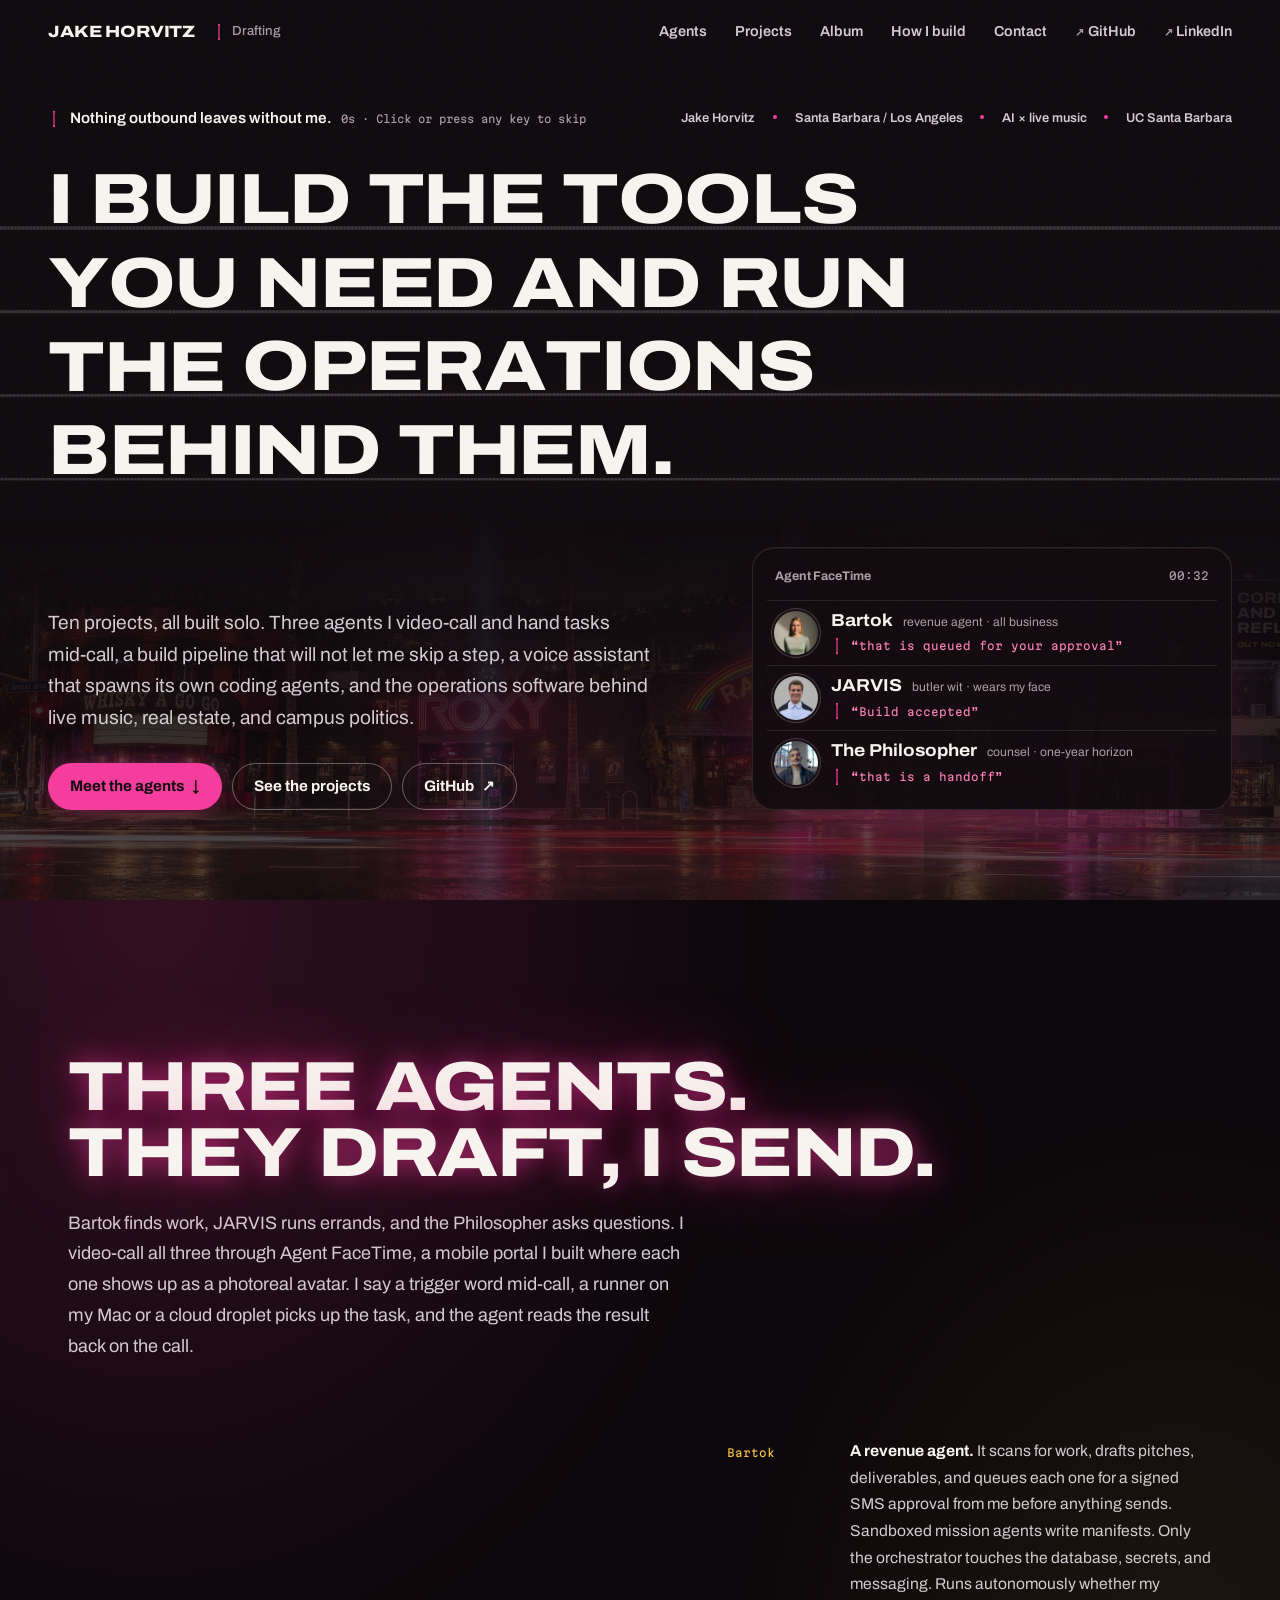
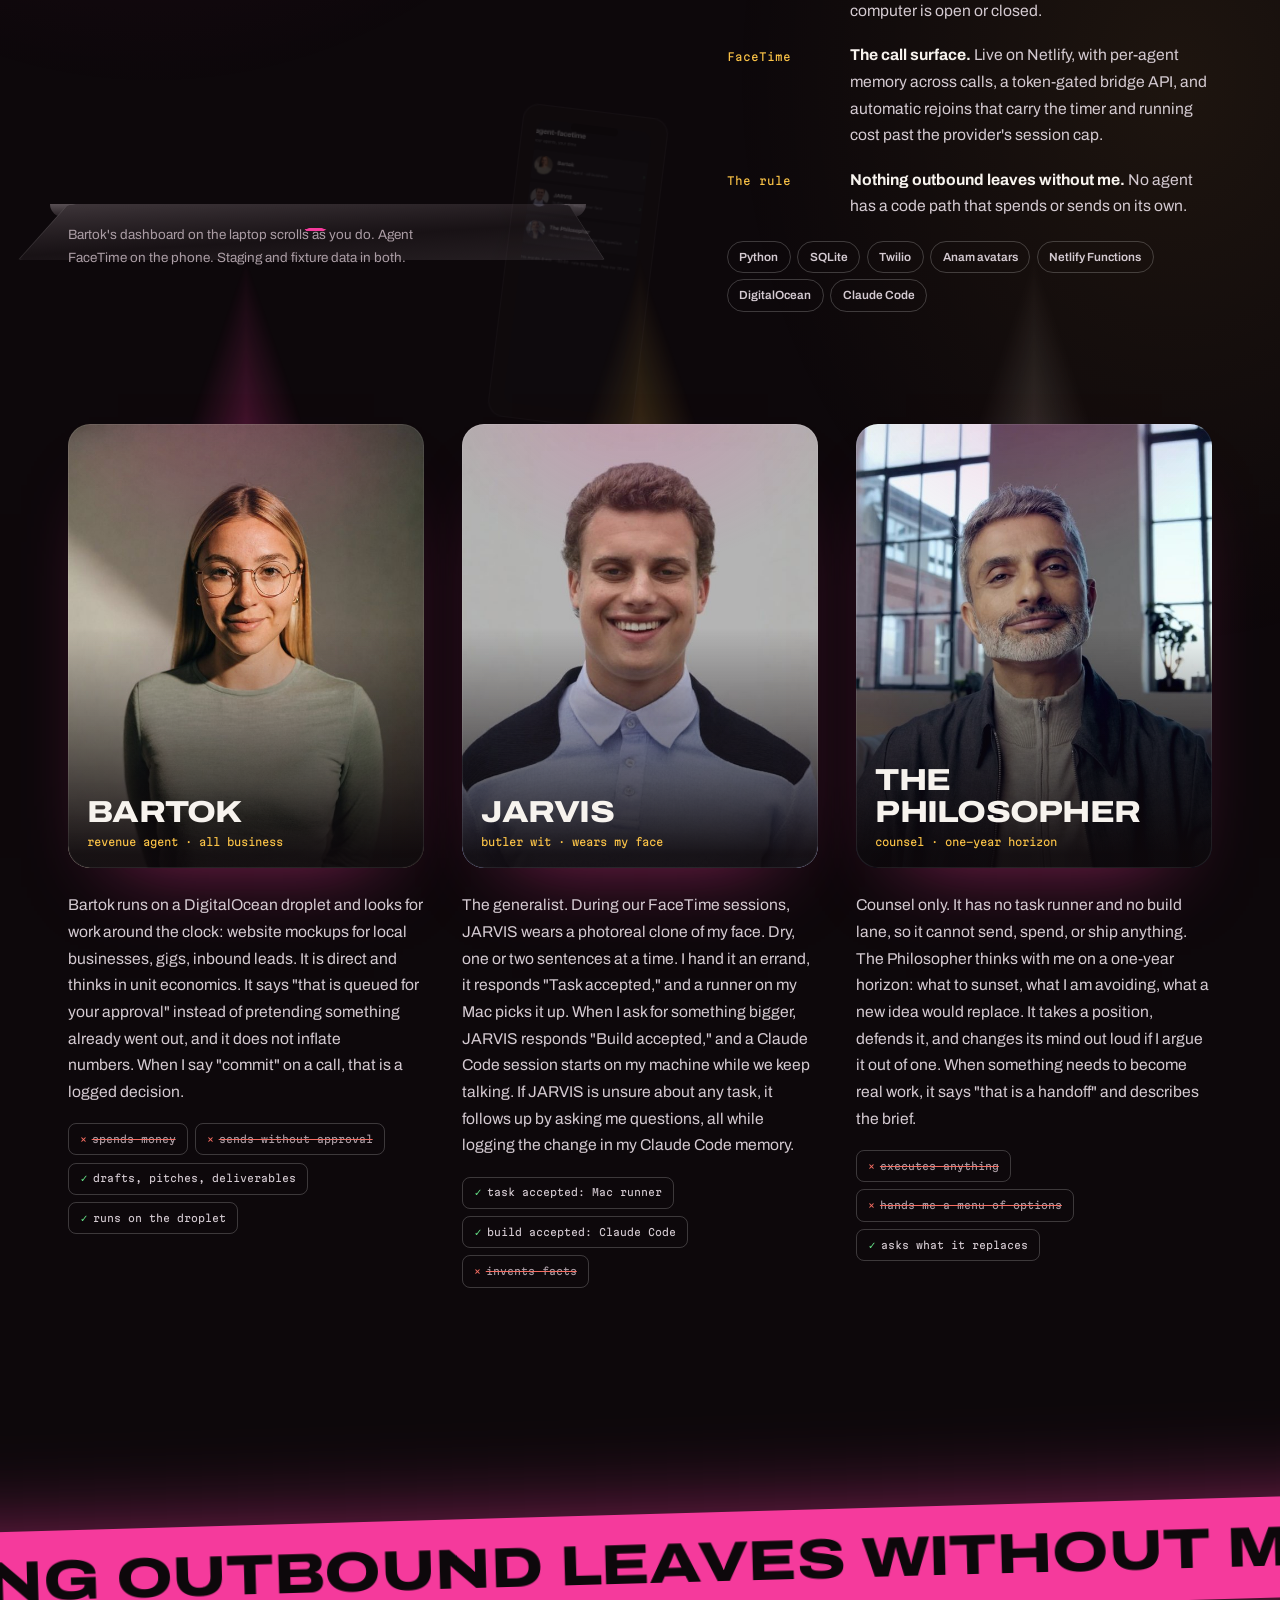
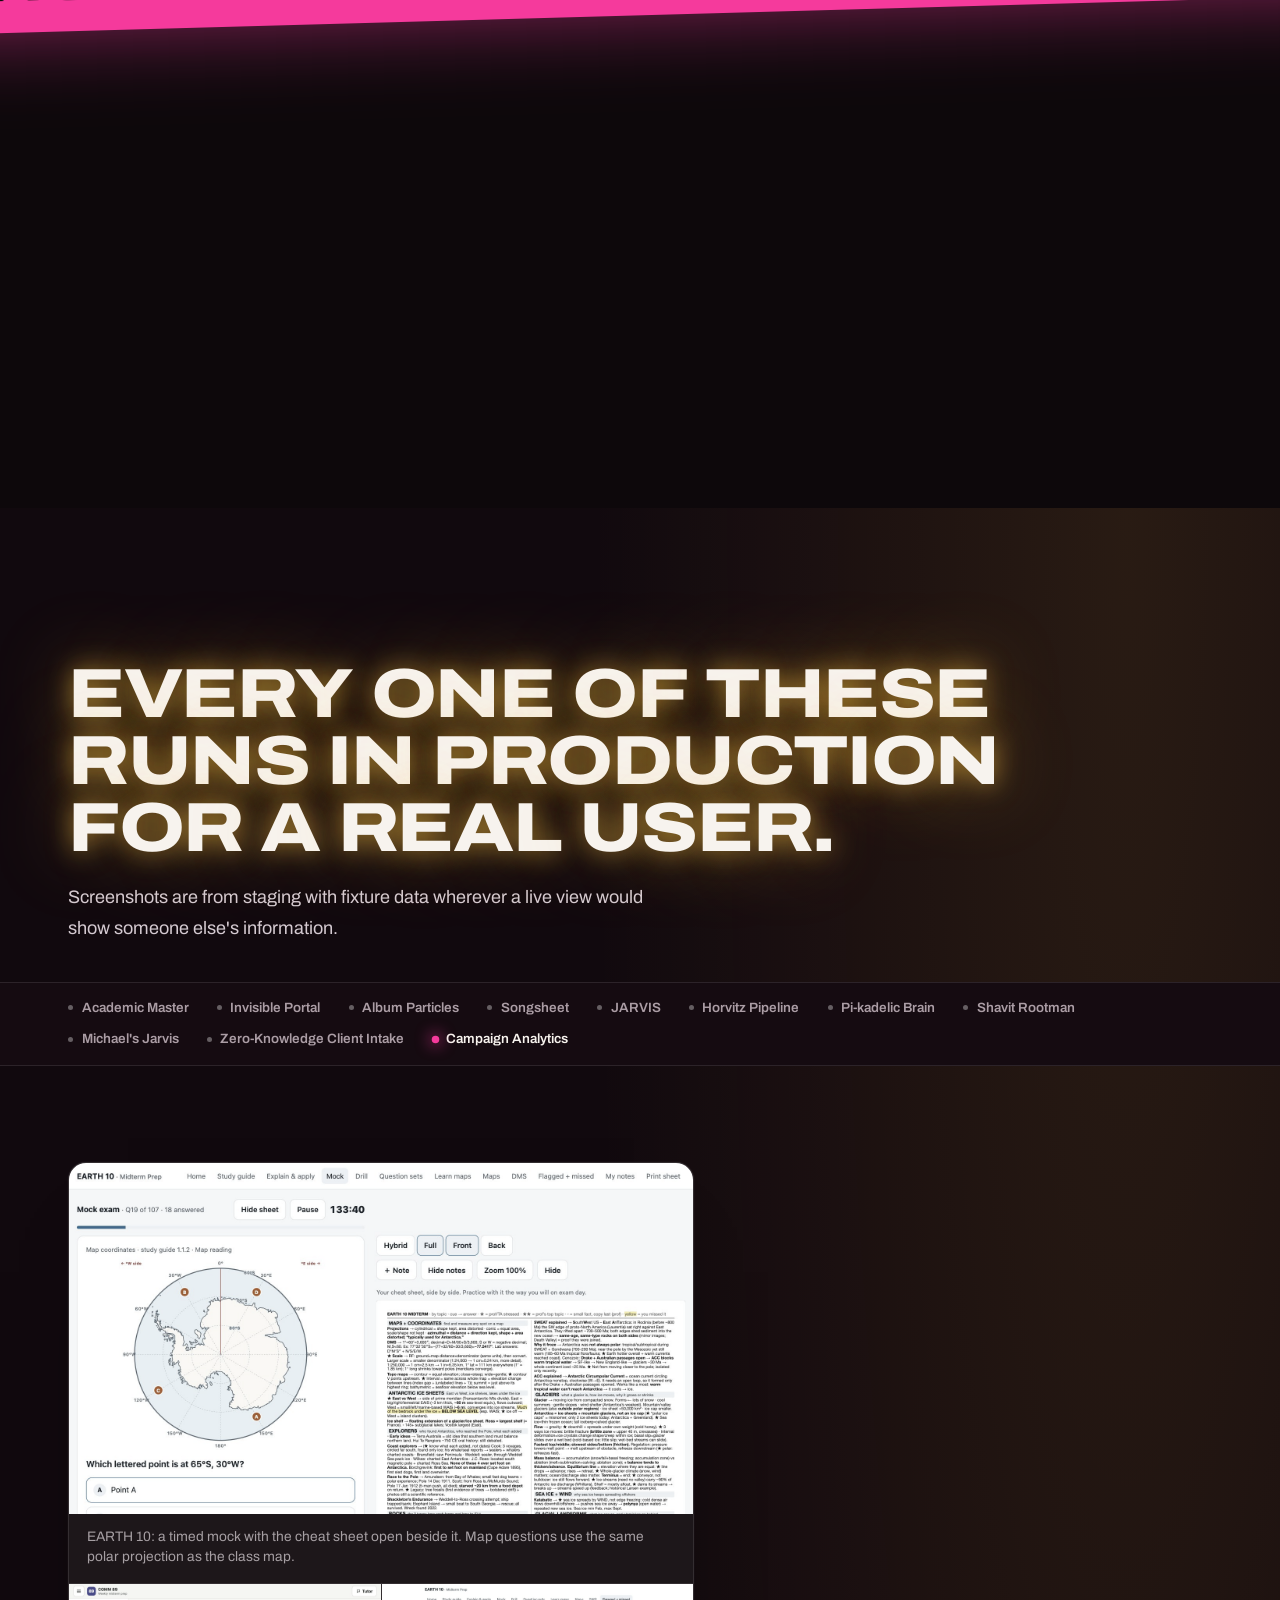
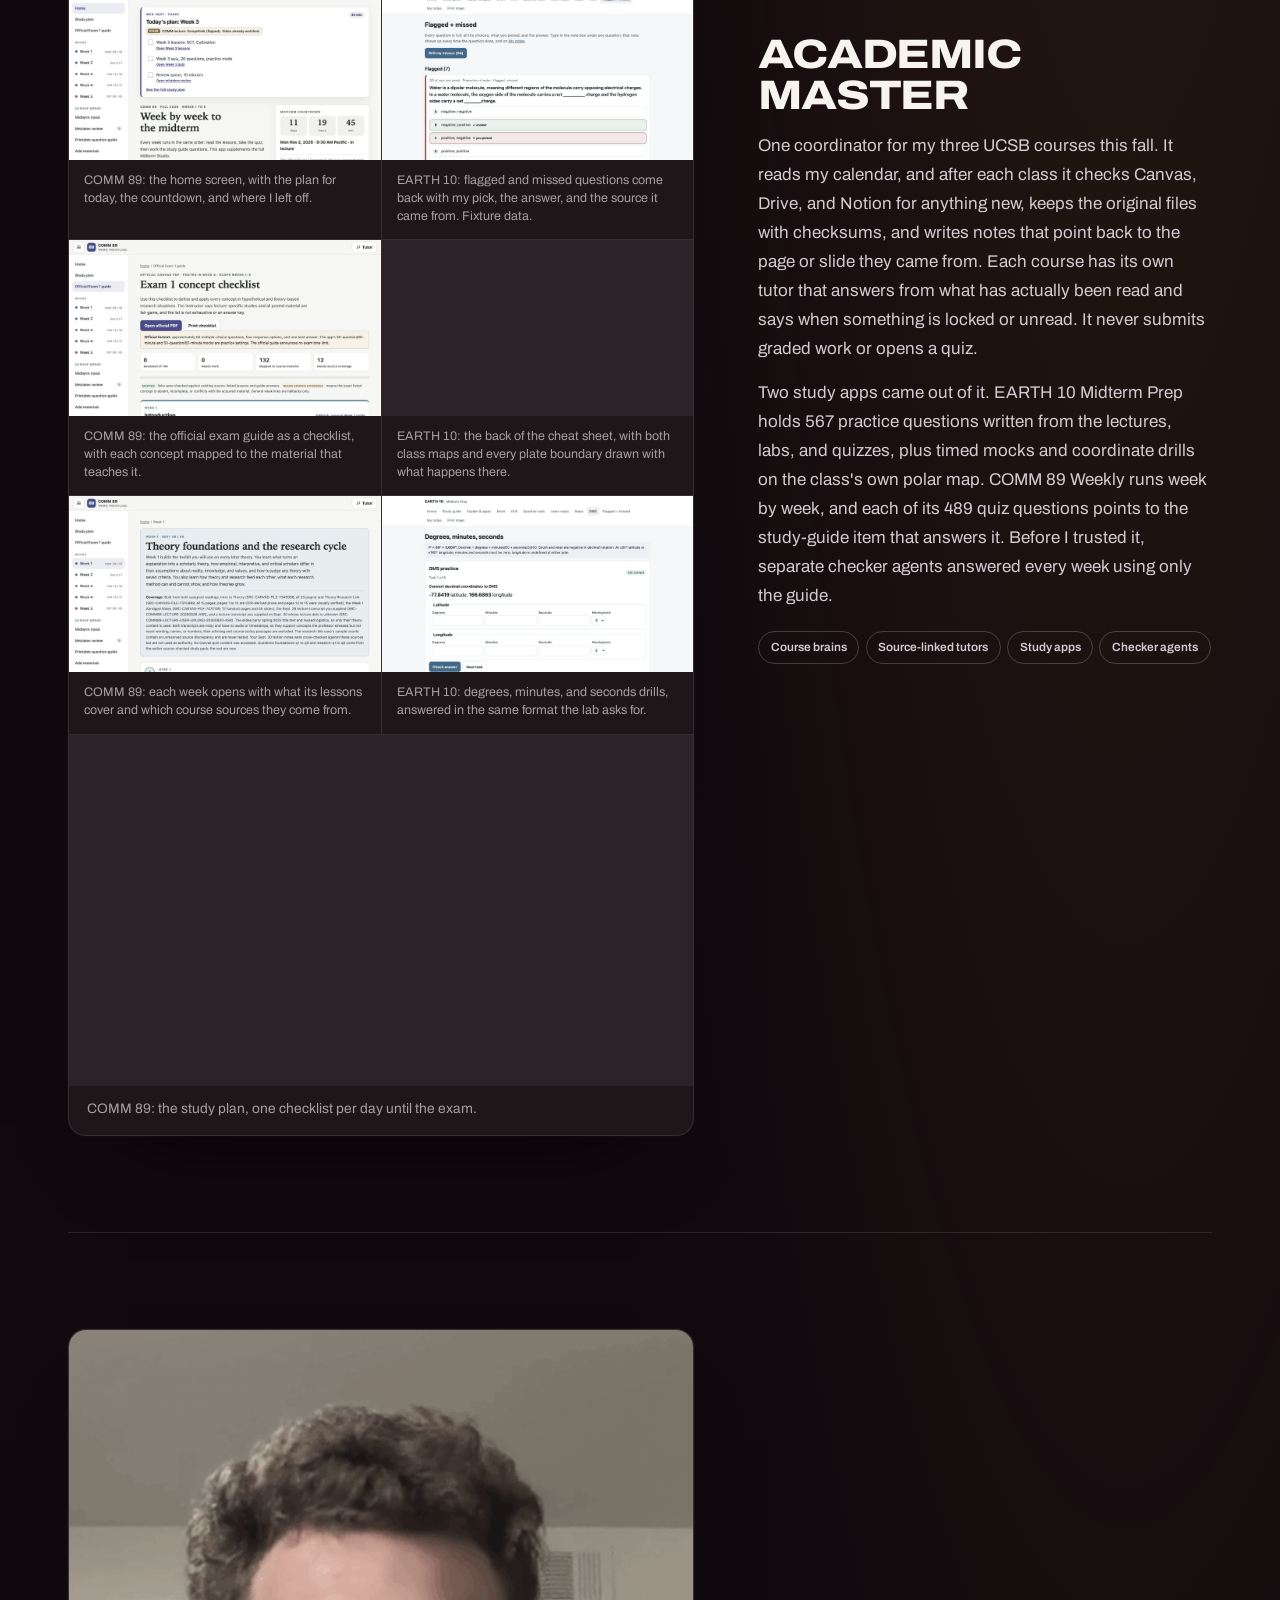
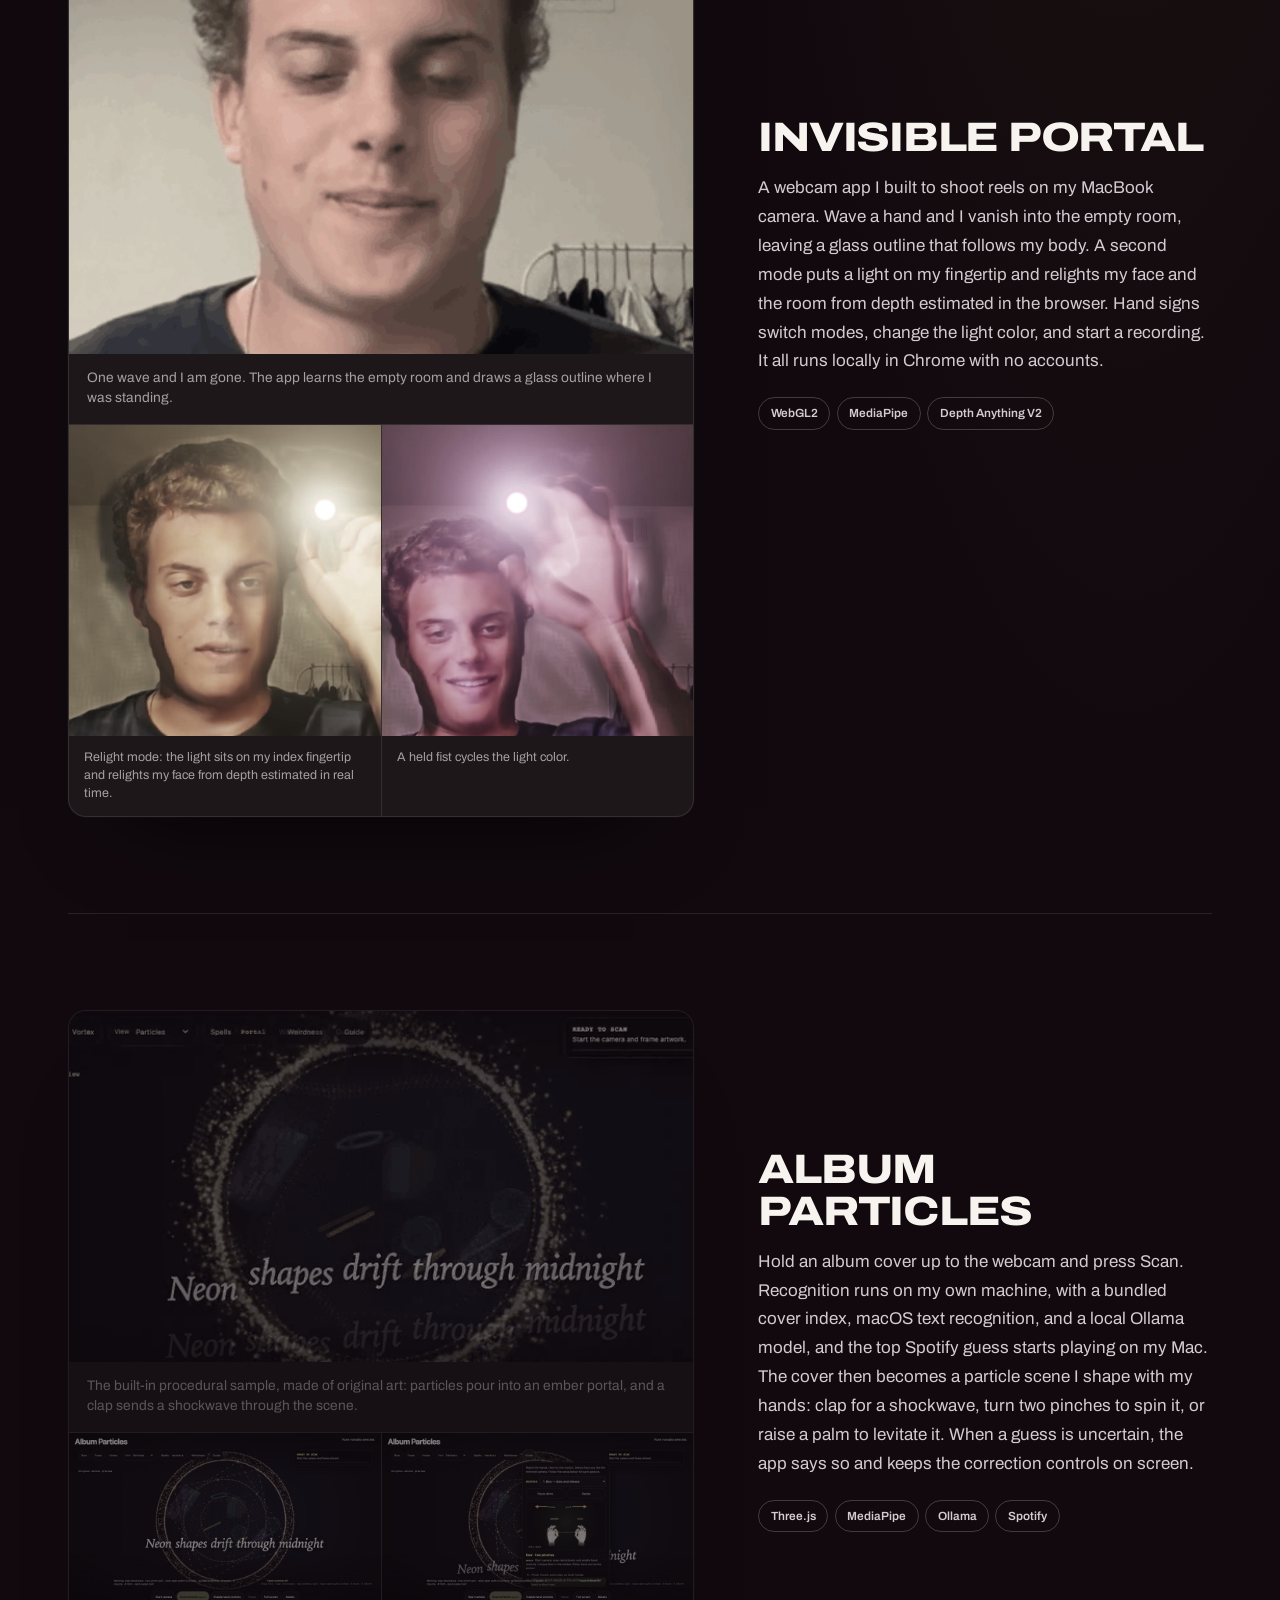
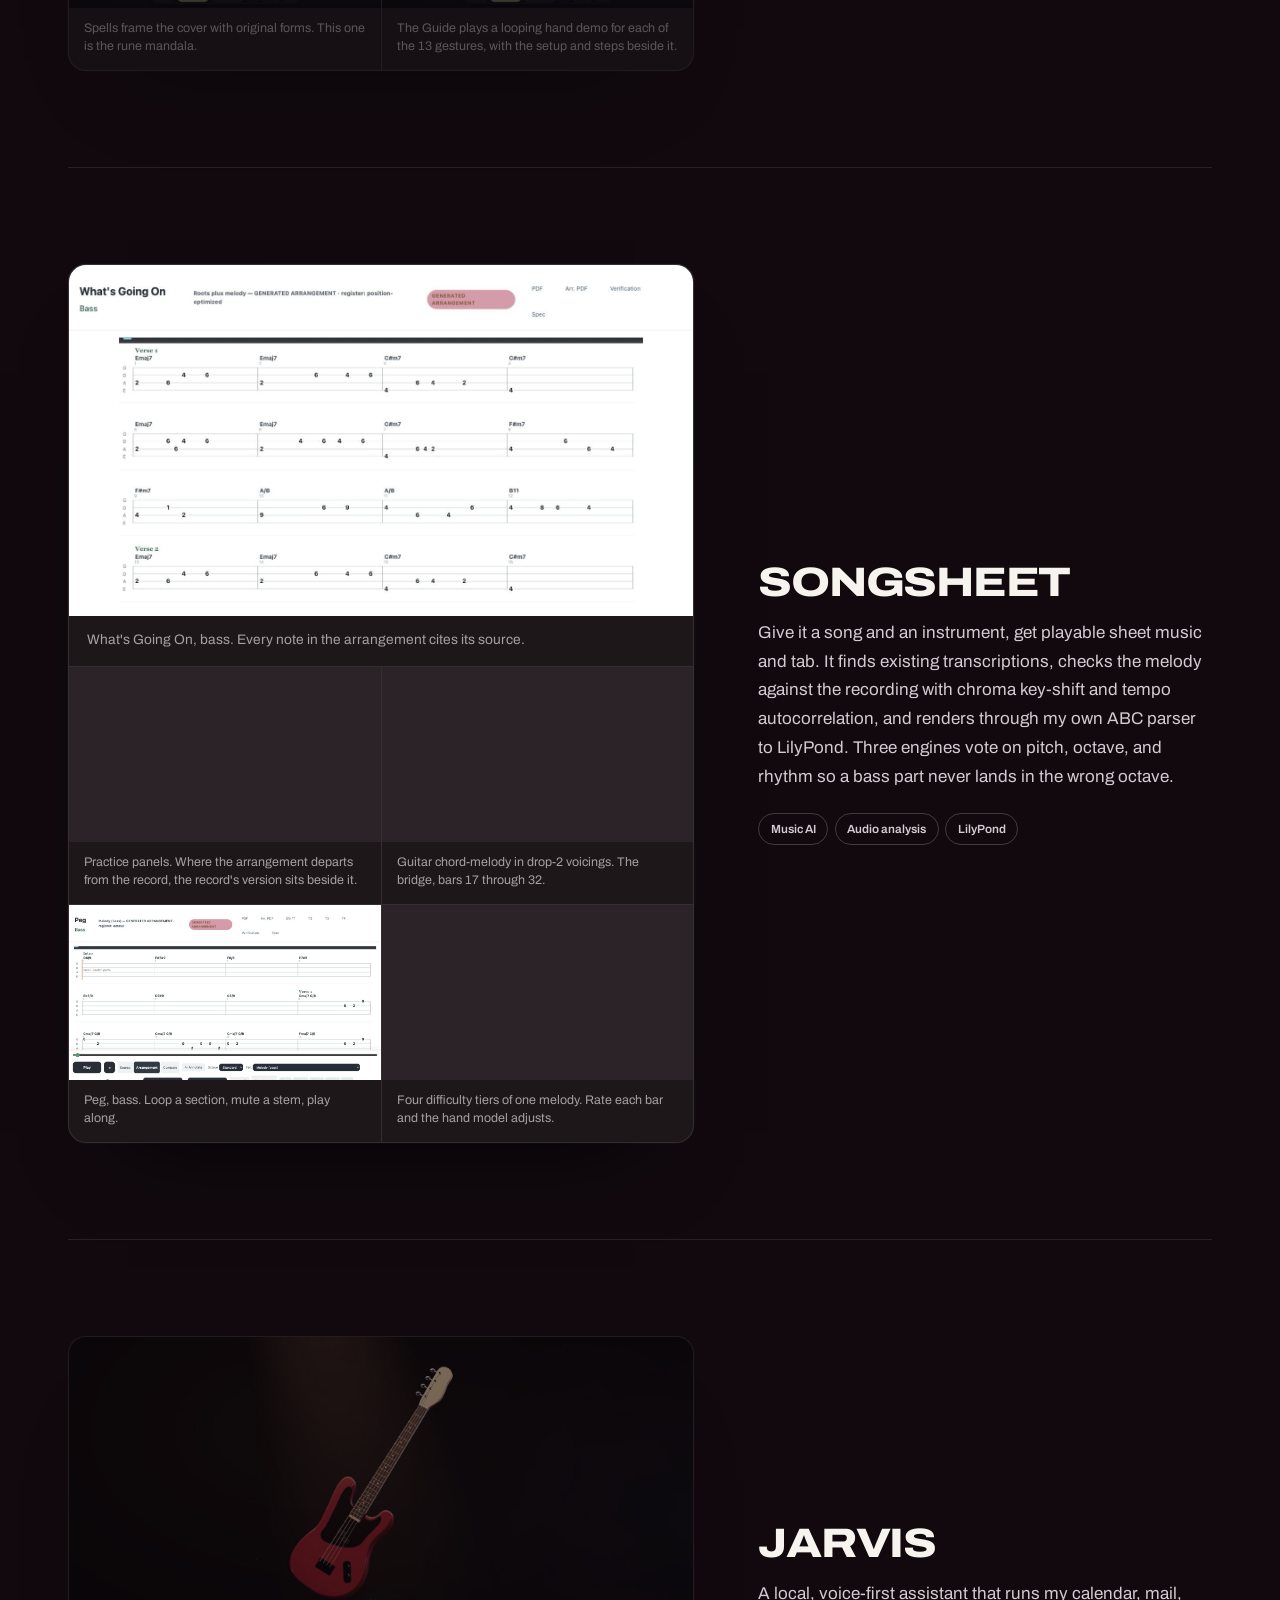
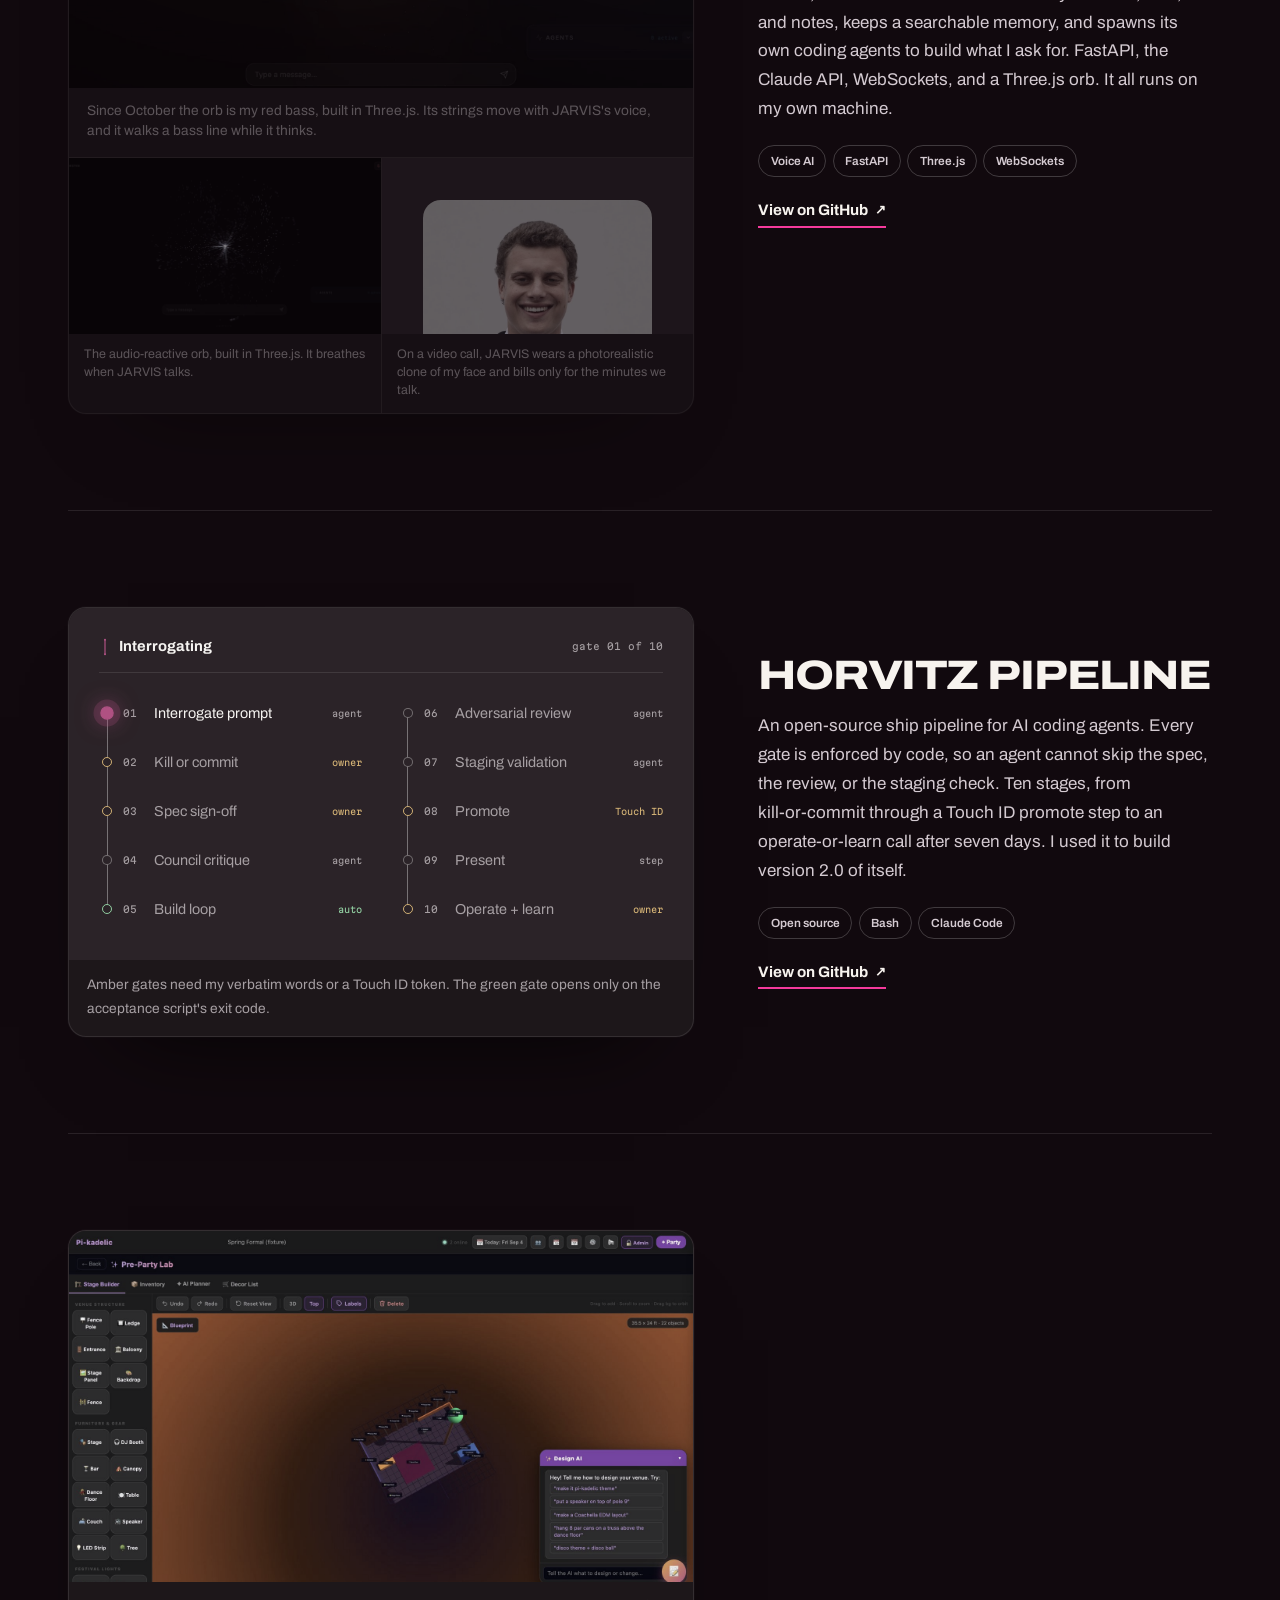
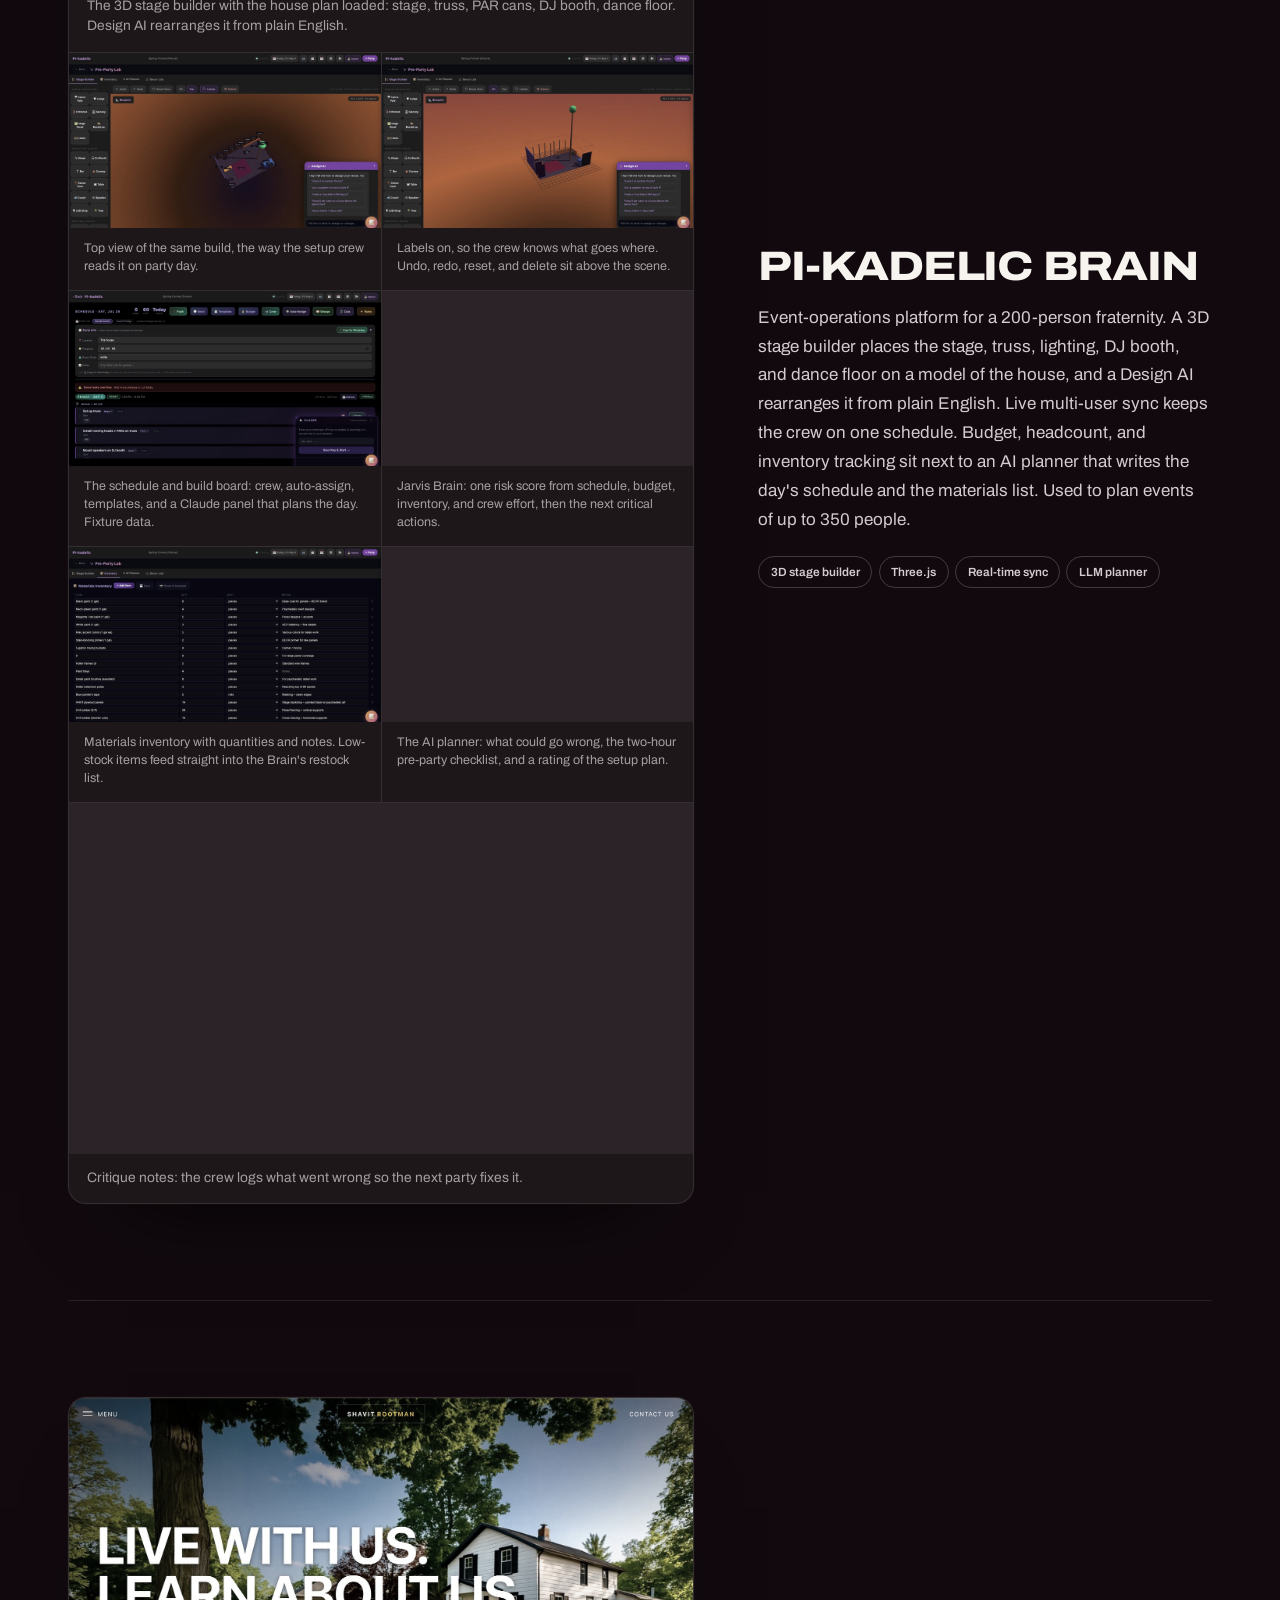
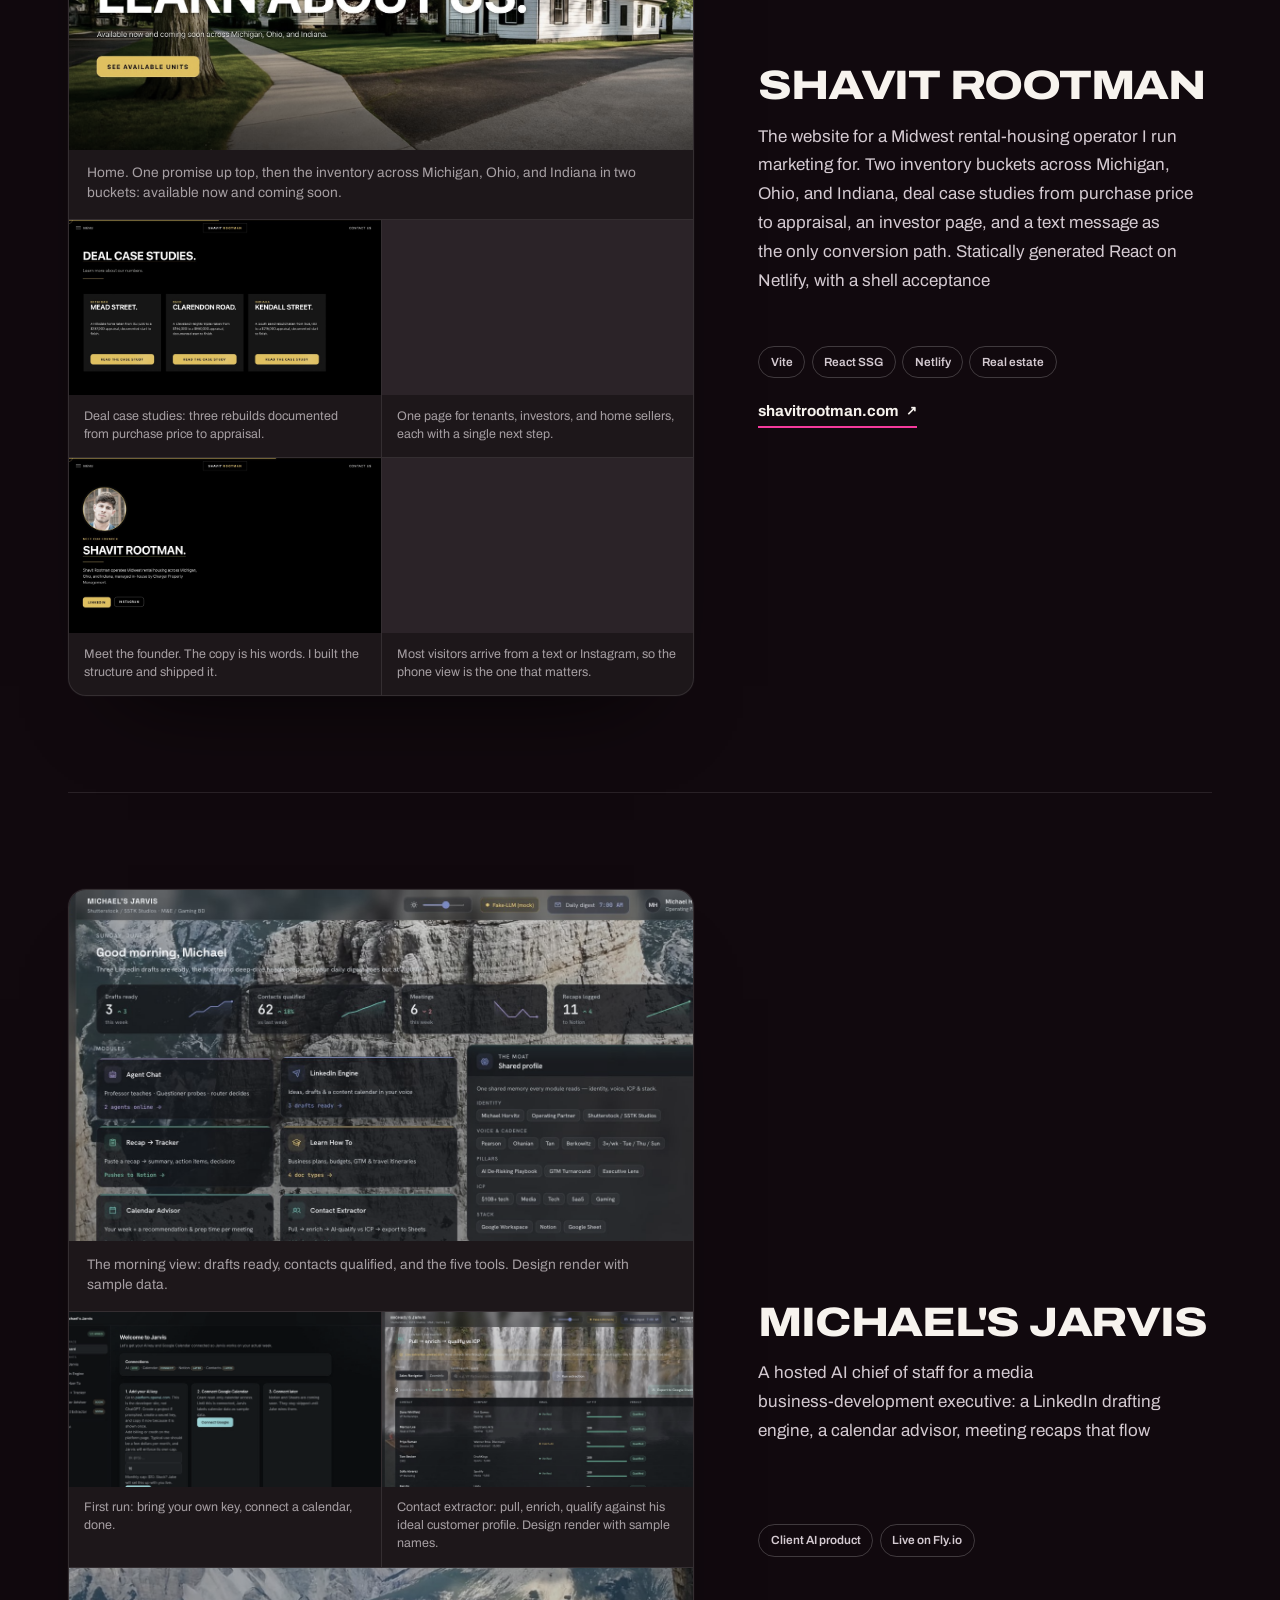
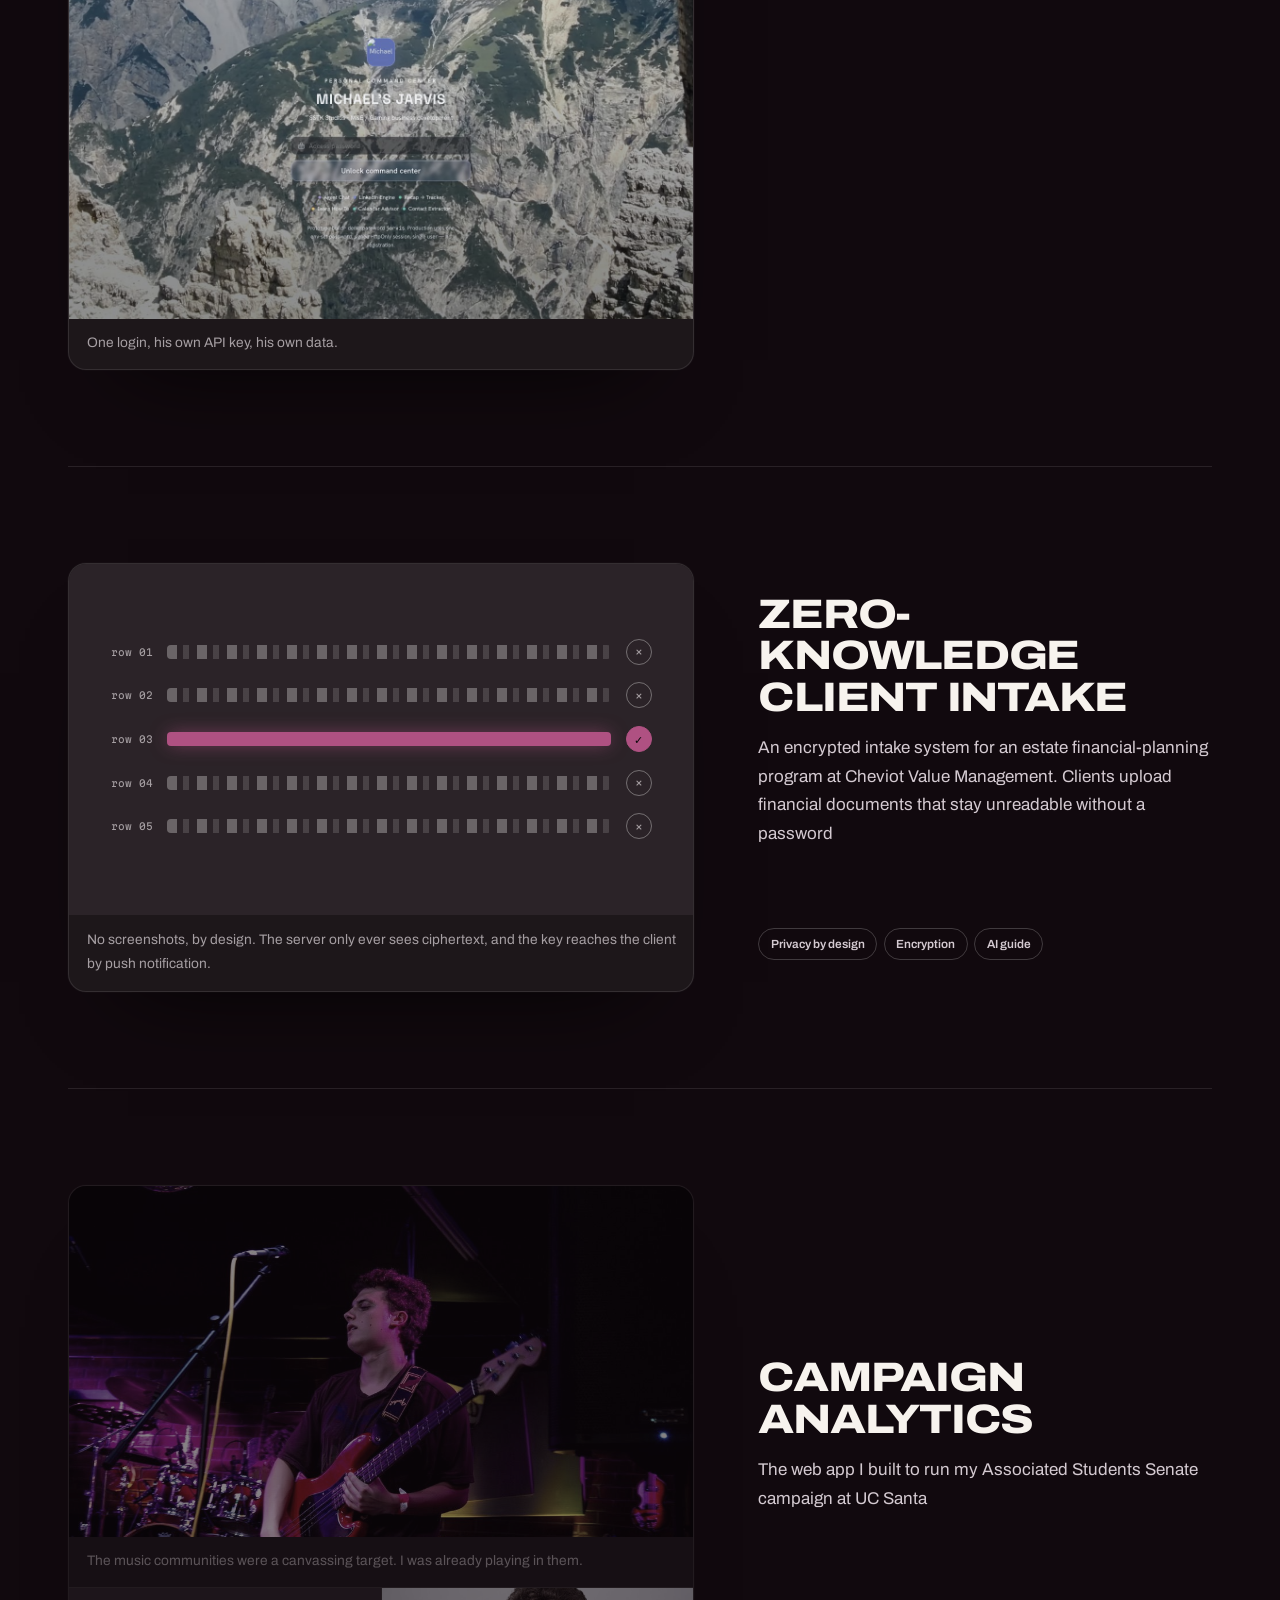
==== commit a39e9d73: "Club on the Strip: house light rig, Sunset Strip backdrop, album section, guitar wall, Academic Mast" ====
--- a/index.html
+++ b/index.html
@@ -51,8 +51,16 @@
 
 <a class="skip" href="#agents">Skip to content</a>
 
-<!-- The house rig: two gels that swing as the page scrolls and a followspot on the pointer. It sits behind every section. -->
-<div class="rig" aria-hidden="true"><span class="rig-beam rig-a"></span><span class="rig-beam rig-b"></span><span class="rig-spot"></span></div>
+<!-- The house rig: two gels that swing as the page scrolls, two lasers, a followspot on the pointer, and the Strip outside. It sits behind every section. -->
+<div class="rig" aria-hidden="true"><span class="rig-beam rig-a"></span><span class="rig-beam rig-b"></span><span class="rig-laser rig-c"></span><span class="rig-laser rig-d"></span><span class="rig-spot"></span>
+  <!-- The Sunset Strip at night: two generated night views of its clubs, joined end to end, with the album on the billboard. It travels sideways as the page scrolls. -->
+  <div class="strip"><div class="strip-roll">
+    <div class="strip-shot"><img src="assets/img/strip/strip-west.jpg" alt="" width="1680" height="720" decoding="async"></div>
+    <div class="strip-shot"><img src="assets/img/strip/strip-east.jpg" alt="" width="1680" height="720" decoding="async">
+      <div class="billboard"><img src="assets/img/album/cover.jpg" alt="" width="900" height="900" decoding="async"><p><b>Corrections</b><b>and</b><b>Reflections</b><span>Out now</span></p></div>
+    </div>
+  </div></div>
+</div>
 
 <!-- Soundcheck: a tuner on the low E string. The needle follows real loading; in tune, the string is plucked and the room opens. -->
 <div class="intro" id="intro" aria-hidden="true">
@@ -87,6 +95,7 @@
     <ul class="nav-links" id="navLinks">
       <li><a href="#agents">Agents</a></li>
       <li><a href="#projects">Projects</a></li>
+      <li><a href="#album">Album</a></li>
       <li><a href="#how">How I build</a></li>
       <li><a href="#contact">Contact</a></li>
       <li><a class="ext" href="https://github.com/jakehorvitz" rel="me">GitHub</a></li>
@@ -248,8 +257,7 @@
     <div class="show-pin">
       <nav class="setlist" aria-label="Projects" data-setlist>
         <div class="setlist-track">
-          <a href="#p-earth10">EARTH 10 Midterm Prep</a>
-          <a href="#p-comm89">COMM 89 Weekly</a>
+          <a href="#p-academic">Academic Master</a>
           <a href="#p-invisible">Invisible Portal</a>
           <a href="#p-album-particles">Album Particles</a>
           <a href="#p-songsheet">Songsheet</a>
@@ -265,63 +273,50 @@
 
       <div class="show-track">
 
-        <article class="proj" id="p-earth10">
-          <div class="proj-media">
-            <div class="frame gal">
-              <div class="gal-grid" role="group" aria-label="EARTH 10 Midterm Prep screenshots.">
+        <article class="proj" id="p-academic">
+          <div class="proj-media">
+            <div class="frame gal">
+              <div class="gal-grid" role="group" aria-label="Academic Master study app screenshots.">
                 <figure class="gal-item">
                   <img src="assets/img/earth10/mock-map.jpg" alt="A timed mock exam question asking which lettered point sits at 65 degrees south, 30 degrees west on a polar map of Antarctica, with the two-page cheat sheet open beside it." loading="lazy" decoding="async">
-                  <figcaption>A timed mock with the cheat sheet open beside it. Map questions use the same polar projection as the class map.</figcaption>
+                  <figcaption>EARTH 10: a timed mock with the cheat sheet open beside it. Map questions use the same polar projection as the class map.</figcaption>
+                </figure>
+                <figure class="gal-item">
+                  <img src="assets/img/comm89/today.jpg" alt="The COMM 89 Weekly home screen with today's study plan, a list of weeks one through five, and a midterm countdown in days, hours, and minutes." loading="lazy" decoding="async">
+                  <figcaption>COMM 89: the home screen, with the plan for today, the countdown, and where I left off.</figcaption>
+                </figure>
+                <figure class="gal-item">
+                  <img src="assets/img/earth10/flagged-missed.jpg" alt="The Flagged and missed page showing a water-polarity question with the correct answer marked in green and the picked answer marked in red, plus its source." loading="lazy" decoding="async">
+                  <figcaption>EARTH 10: flagged and missed questions come back with my pick, the answer, and the source it came from. Fixture data.</figcaption>
+                </figure>
+                <figure class="gal-item">
+                  <img src="assets/img/comm89/exam-guide.jpg" alt="The official Exam 1 concept checklist with counts of concepts reviewed, needing work, mapped to course material, and needing source coverage." loading="lazy" decoding="async">
+                  <figcaption>COMM 89: the official exam guide as a checklist, with each concept mapped to the material that teaches it.</figcaption>
                 </figure>
                 <figure class="gal-item">
                   <img src="assets/img/earth10/sheet-back.jpg" alt="The back of the cheat sheet: two polar maps of Antarctica with labeled features and coordinates, and six labeled drawings of plate boundaries." loading="lazy" decoding="async">
-                  <figcaption>The back of the cheat sheet: both class maps, and every plate boundary drawn with what happens there.</figcaption>
-                </figure>
-                <figure class="gal-item">
-                  <img src="assets/img/earth10/flagged-missed.jpg" alt="The Flagged and missed page showing a water-polarity question with the correct answer marked in green and the picked answer marked in red, plus its source." loading="lazy" decoding="async">
-                  <figcaption>Flagged and missed questions come back with my pick, the answer, and the source it came from. Fixture data.</figcaption>
+                  <figcaption>EARTH 10: the back of the cheat sheet, with both class maps and every plate boundary drawn with what happens there.</figcaption>
+                </figure>
+                <figure class="gal-item">
+                  <img src="assets/img/comm89/week1.jpg" alt="Week 1 page titled Theory foundations and the research cycle, with a summary of what the lessons cover and which course sources they come from." loading="lazy" decoding="async">
+                  <figcaption>COMM 89: each week opens with what its lessons cover and which course sources they come from.</figcaption>
                 </figure>
                 <figure class="gal-item">
                   <img src="assets/img/earth10/dms-drill.jpg" alt="A degrees, minutes, and seconds drill converting a decimal latitude and longitude into degree, minute, second, and hemisphere fields." loading="lazy" decoding="async">
-                  <figcaption>Degrees, minutes, and seconds drills, answered in the same format the lab asks for.</figcaption>
-                </figure>
-              </div>
-            </div>
-          </div>
-          <div class="proj-body">
-            <h3>EARTH 10 Midterm Prep</h3>
-            <p data-stream>A study app for the midterm in my Earth science course on Antarctica. It holds 567 practice questions written from the lectures, labs, and quizzes, plus timed mock exams and coordinate drills on the class's own polar map. The two-page cheat sheet sits beside every question. I pin notes to any line of it or to any question I missed, and each note goes into the next revision of the sheet.</p>
-            <div class="stack"><span>Study app</span><span>Mock exams</span><span>SVG maps</span></div>
-          </div>
-        </article>
-
-        <article class="proj" id="p-comm89">
-          <div class="proj-media">
-            <div class="frame gal">
-              <div class="gal-grid" role="group" aria-label="COMM 89 Weekly screenshots.">
-                <figure class="gal-item">
-                  <img src="assets/img/comm89/today.jpg" alt="The COMM 89 Weekly home screen with today's study plan, a list of weeks one through five, and a midterm countdown in days, hours, and minutes." loading="lazy" decoding="async">
-                  <figcaption>The home screen: the plan for today, the countdown, and where I left off.</figcaption>
-                </figure>
-                <figure class="gal-item">
-                  <img src="assets/img/comm89/week1.jpg" alt="Week 1 page titled Theory foundations and the research cycle, with a summary of what the lessons cover and which course sources they come from." loading="lazy" decoding="async">
-                  <figcaption>Each week opens with what its lessons cover and which course sources they come from.</figcaption>
-                </figure>
-                <figure class="gal-item">
-                  <img src="assets/img/comm89/exam-guide.jpg" alt="The official Exam 1 concept checklist with counts of concepts reviewed, needing work, mapped to course material, and needing source coverage." loading="lazy" decoding="async">
-                  <figcaption>The official exam guide as a checklist, with each concept mapped to the material that teaches it.</figcaption>
+                  <figcaption>EARTH 10: degrees, minutes, and seconds drills, answered in the same format the lab asks for.</figcaption>
                 </figure>
                 <figure class="gal-item">
                   <img src="assets/img/comm89/study-plan.jpg" alt="The study plan: one card per day with checkboxes for lessons, quizzes, and review, each linked to the page that covers it." loading="lazy" decoding="async">
-                  <figcaption>The study plan, one checklist per day until the exam.</figcaption>
-                </figure>
-              </div>
-            </div>
-          </div>
-          <div class="proj-body">
-            <h3>COMM 89 Weekly</h3>
-            <p data-stream>Midterm prep for my communication theory course, laid out week by week. Each week has lessons and then a quiz, and every one of its 489 quiz questions points to the study-guide item that answers it. Before I trusted it, separate checker agents answered every week using only the guide. The home screen runs a countdown to the exam and a plan for the day.</p>
-            <div class="stack"><span>Study app</span><span>Checker agents</span><span>Week-by-week quizzes</span></div>
+                  <figcaption>COMM 89: the study plan, one checklist per day until the exam.</figcaption>
+                </figure>
+              </div>
+            </div>
+          </div>
+          <div class="proj-body">
+            <h3>Academic Master</h3>
+            <p data-stream>One coordinator for my three UCSB courses this fall. It reads my calendar, and after each class it checks Canvas, Drive, and Notion for anything new, keeps the original files with checksums, and writes notes that point back to the page or slide they came from. Each course has its own tutor that answers from what has actually been read and says when something is locked or unread. It never submits graded work or opens a quiz.</p>
+            <p>Two study apps came out of it. EARTH 10 Midterm Prep holds 567 practice questions written from the lectures, labs, and quizzes, plus timed mocks and coordinate drills on the class's own polar map. COMM 89 Weekly runs week by week, and each of its 489 quiz questions points to the study-guide item that answers it. Before I trusted it, separate checker agents answered every week using only the guide.</p>
+            <div class="stack"><span>Course brains</span><span>Source-linked tutors</span><span>Study apps</span><span>Checker agents</span></div>
           </div>
         </article>
 
@@ -672,6 +667,37 @@
   </div>
 </section>
 
+<!-- The guitar wall: a generated image of the club's back wall, between the bass and the record. -->
+<div class="wall" data-scene="through"><img src="assets/img/strip/guitar-wall.jpg" alt="Six guitars hanging on a dark brick club wall under magenta and amber lights: a sunburst archtop, a cream solid-body electric, a black single-cutaway electric, an acoustic, a red semi-hollow, and a red bass." width="2000" height="857" loading="lazy" decoding="async"></div>
+
+<!-- The record: Jake's jazz EP. Facts from the Apple Music and Spotify listings (title, tracks, times, release date, catalog name). -->
+<section id="album" class="sec album" aria-labelledby="album-title">
+  <div class="ball" aria-hidden="true"><span class="ball-orb"></span></div>
+  <div class="ball-light" aria-hidden="true"></div>
+  <div class="wrap album-grid">
+    <div class="record rv">
+      <div class="record-disc" aria-hidden="true"></div>
+      <div class="record-sleeve"><img src="assets/img/album/cover.jpg" alt="Album cover: a black and white photo of Jake playing upright bass under the title Corrections and Reflections, an album by Jake Horvitz." width="900" height="900" loading="lazy" decoding="async"></div>
+    </div>
+    <div class="album-body">
+      <div class="sec-head rv">
+        <h2 id="album-title" data-stream>Corrections and Reflections</h2>
+        <p>My first album: a four-track jazz EP featuring Beau Chiasson, released October 24, 2025. It is on Spotify and Apple Music under the name Jake Harrison.</p>
+      </div>
+      <ol class="tracks rv">
+        <li><span class="track-name">Feathering The Break</span><span class="track-time">6:03</span><span class="track-feat">feat. Sam Rather, Hugh Cheng, Arthur Dong, Mateo Bautista, Beau Chiasson &amp; David Clymer</span></li>
+        <li><span class="track-name">It's Me Again</span><span class="track-time">5:14</span><span class="track-feat">feat. Sam Rather &amp; Beau Chiasson</span></li>
+        <li><span class="track-name">No Promises</span><span class="track-time">4:07</span><span class="track-feat">feat. Sam Rather &amp; Beau Chiasson</span></li>
+        <li><span class="track-name">Ay Dios Mio!</span><span class="track-time">5:25</span><span class="track-feat">feat. David Clymer, Mateo Bautista, Ishaan Natarajan, Hugh Cheng, Arthur Dong &amp; Beau Chiasson</span></li>
+      </ol>
+      <div class="album-links rv">
+        <a class="btn btn-primary" href="https://open.spotify.com/album/36UPFN5p6rAQeGgXLT1TyU">Listen on Spotify <span class="arrow" aria-hidden="true">&nearr;</span></a>
+        <a class="btn btn-ghost" href="https://music.apple.com/us/album/corrections-and-reflections-feat-beau-chiasson-ep/1849159340">Apple Music <span class="arrow" aria-hidden="true">&nearr;</span></a>
+      </div>
+    </div>
+  </div>
+</section>
+
 <section id="how" class="sec how">
   <div class="wrap">
     <div class="sec-head rv">
--- a/styles.css
+++ b/styles.css
@@ -604,7 +604,7 @@
 .btn-primary { box-shadow: 0 0 30px -10px oklch(66% 0.235 354 / 0.85); }
 
 /* Gaffer tape across the stage: the house rule slides sideways as the page scrolls past it. */
-.band { z-index: 1; overflow-x: clip; overflow-y: visible; padding-block: clamp(2.2rem, 5vw, 4.5rem); }
+.band { z-index: 1; overflow-x: clip; overflow-y: visible; padding-block: clamp(2.2rem, 5vw, 4.5rem); min-height: 84vh; }
 .band-line {
   display: flex; width: max-content; margin-left: -4vw; padding-block: 0.4em; background: var(--mag); color: var(--bg);
   font-size: clamp(1.5rem, 4.4vw, 4rem); font-weight: 800; font-stretch: 125%; line-height: 1; letter-spacing: -0.01em; text-transform: uppercase; white-space: nowrap;
@@ -660,6 +660,134 @@
 @media (max-width: 560px) {
   .sec-head h2, .proj-body h3, .agent h3 { font-stretch: 100%; }
   .band-line { font-stretch: 112%; }
+}
+
+/* ---------- The club on the Strip (2026-11-09, second pass): Sunset Boulevard outside, lasers and neon inside, and the record ---------- */
+
+/* The Strip is two night views of its clubs joined end to end and pinned to the bottom of the window. js/rig.js drives --sx,
+   so the street travels sideways as the page scrolls. The hero stage fades out at its foot to let the street show. */
+.rig { --sx: 0; }
+.strip {
+  position: absolute; left: 0; right: 0; bottom: 0; height: max(clamp(230px, 44vh, 520px), 26vw); overflow: hidden; opacity: 0.26; transition: opacity 0.9s var(--out);
+  -webkit-mask-image: linear-gradient(180deg, transparent, #000 17%); mask-image: linear-gradient(180deg, transparent, #000 17%);
+}
+/* Behind reading text the street sits back; at the tape band (a window with no copy over it) it comes up to full. */
+.rig.strip-up .strip { opacity: 1; }
+.strip-roll { display: flex; width: max-content; height: 100%; transform: translate3d(calc(var(--sx) * (100vw - 100%)), 0, 0); will-change: transform; }
+.strip-shot { position: relative; flex: none; height: 100%; aspect-ratio: 21 / 9; }
+.strip-shot > img { width: 100%; height: 100%; object-fit: cover; }
+.strip-shot + .strip-shot { margin-left: -9vh; -webkit-mask-image: linear-gradient(90deg, transparent, #000 16vh); mask-image: linear-gradient(90deg, transparent, #000 16vh); }
+/* The album is printed on the blank billboard in the second view. Its box is placed over the billboard face, and the type scales with it. */
+.billboard {
+  position: absolute; left: 33.3%; top: 19.2%; width: 27.5%; height: 20.3%; container-type: size; overflow: hidden;
+  display: flex; align-items: stretch; background: #0d080b; box-shadow: inset 0 0 0 1px oklch(100% 0 0 / 0.14);
+}
+.billboard::after { content: ""; position: absolute; inset: 0; pointer-events: none; background: linear-gradient(180deg, oklch(100% 0 0 / 0.16), transparent 42%); }
+.billboard img { flex: none; height: 100%; width: auto; aspect-ratio: 1; object-fit: cover; }
+.billboard p { flex: 1; min-width: 0; display: flex; flex-direction: column; justify-content: center; padding-inline: 7cqh; color: var(--tx); font-weight: 800; font-stretch: 112%; text-transform: uppercase; line-height: 1; }
+.billboard b { font-weight: inherit; font-size: 19cqh; letter-spacing: -0.01em; }
+.billboard span { margin-top: 7cqh; font-size: 9cqh; font-stretch: 125%; letter-spacing: 0.06em; color: var(--gold); }
+.hero { background: transparent; padding-bottom: clamp(3rem, 10vh, 6.5rem); }
+.stage, .stage-fallback { -webkit-mask-image: linear-gradient(180deg, #000 56%, transparent 95%); mask-image: linear-gradient(180deg, #000 56%, transparent 95%); }
+
+/* Two lasers cross the room on their own. */
+.rig-laser {
+  position: absolute; top: -6vh; width: 40vmax; height: 130vmax; margin-left: -20vmax; transform-origin: 50% 0; will-change: transform;
+  -webkit-mask-image: linear-gradient(180deg, #000, transparent 84%); mask-image: linear-gradient(180deg, #000, transparent 84%);
+  animation: laser 11s ease-in-out infinite alternate;
+}
+.rig-c { left: 38%; background: conic-gradient(from 178.2deg at 50% 0, transparent 0deg, oklch(82% 0.13 225 / 0.36) 1.8deg, transparent 3.6deg); }
+.rig-d { left: 62%; background: conic-gradient(from 178.2deg at 50% 0, transparent 0deg, oklch(66% 0.235 354 / 0.4) 1.8deg, transparent 3.6deg); animation-duration: 14s; animation-direction: alternate-reverse; }
+@keyframes laser { from { transform: rotate(-34deg); } to { transform: rotate(34deg); } }
+
+/* Section heads are neon tubes: each strikes on with a flicker as it arrives. */
+.agents, .album { --neon: 66% 0.235 354; }
+.projects { --neon: 85% 0.15 84; }
+.how { --neon: 82% 0.13 225; }
+.sec-head h2 { text-shadow: 0 0 26px oklch(var(--neon, 66% 0.235 354) / 0.6), 0 0 80px oklch(var(--neon, 66% 0.235 354) / 0.42); }
+.js .sec-head.in h2 { animation: neon-on 1.3s steps(1) both; }
+@keyframes neon-on { 0% { opacity: 0.25; } 9% { opacity: 1; } 14% { opacity: 0.3; } 20% { opacity: 1; } 34% { opacity: 0.55; } 38%, 100% { opacity: 1; } }
+
+/* ---------- The guitar wall: the club's back wall, between the bass and the record ---------- */
+.wall { position: relative; overflow: hidden; background: var(--bg); }
+.wall img {
+  width: 100%; aspect-ratio: 21 / 9; max-height: 78vh; object-fit: cover;
+  transform: scale(calc(1.12 - var(--p) * 0.12)); will-change: transform;
+  -webkit-mask-image: linear-gradient(180deg, transparent, #000 16%, #000 80%, transparent); mask-image: linear-gradient(180deg, transparent, #000 16%, #000 80%, transparent);
+}
+@media (max-width: 700px) { .wall img { aspect-ratio: 4 / 3; } }
+
+/* ---------- The record ---------- */
+.album { overflow: clip; }
+.album-grid { display: grid; grid-template-columns: minmax(0, 1fr) minmax(0, 1.05fr); gap: clamp(2.5rem, 6vw, 5.5rem); align-items: center; }
+.record { position: relative; padding-right: 26%; }
+.record-sleeve { position: relative; border-radius: 6px; overflow: hidden; box-shadow: 0 50px 110px -40px oklch(66% 0.235 354 / 0.65), 0 30px 60px -30px oklch(0% 0 0 / 0.9), 0 0 0 1px oklch(100% 0 0 / 0.1); }
+.record-sleeve img { width: 100%; aspect-ratio: 1; object-fit: cover; }
+.record-sleeve::after { content: ""; position: absolute; inset: 0; pointer-events: none; background: linear-gradient(115deg, transparent 32%, oklch(100% 0 0 / 0.09) 46%, transparent 60%); }
+/* The vinyl slides out of the sleeve when it arrives, and the label keeps turning. */
+.record-disc {
+  position: absolute; top: 3%; bottom: 3%; right: 0; aspect-ratio: 1; border-radius: 50%;
+  background:
+    conic-gradient(from 20deg, transparent 0 24deg, oklch(100% 0 0 / 0.16) 44deg, transparent 64deg 200deg, oklch(100% 0 0 / 0.11) 222deg, transparent 244deg),
+    repeating-radial-gradient(circle, #1b121c 0 1.2px, #0a0709 1.7px 3.2px);
+  box-shadow: 0 0 0 1px oklch(100% 0 0 / 0.09), 0 30px 60px -20px oklch(0% 0 0 / 0.9);
+  transform: translateX(-38%); transition: transform 1.5s var(--out) 0.35s;
+}
+.record.in .record-disc { transform: none; }
+.record-disc::before {
+  content: ""; position: absolute; inset: 31%; border-radius: 50%;
+  background: radial-gradient(circle, #0a0709 0 6%, transparent 7%), radial-gradient(circle at 50% 22%, var(--gold) 0 7%, transparent 8%), var(--mag-drench);
+  box-shadow: 0 0 0 3px #0a0709, 0 0 0 4px oklch(100% 0 0 / 0.1);
+  animation: spin 2.4s linear infinite;
+}
+@keyframes spin { to { transform: rotate(1turn); } }
+.album .sec-head { margin-bottom: 1.8rem; }
+.album .sec-head h2 { font-size: clamp(1.9rem, 0.9rem + 2.7vw, 3.3rem); max-width: 14ch; }
+.tracks { list-style: none; counter-reset: trk; border-top: 1px solid var(--line-2); }
+.tracks li { counter-increment: trk; display: grid; grid-template-columns: 2.1rem minmax(0, 1fr) auto; column-gap: 0.9rem; align-items: baseline; padding: 0.9rem 0; border-bottom: 1px solid var(--line); }
+.tracks li::before { content: counter(trk, decimal-leading-zero); grid-row: 1 / 3; font-family: var(--font-mono); font-size: 0.68rem; color: var(--gold); }
+.track-name { font-size: 1.18rem; font-weight: 800; font-stretch: 110%; line-height: 1.2; letter-spacing: -0.015em; color: var(--tx); }
+.track-time { font-family: var(--font-mono); font-size: 0.72rem; color: var(--tx-2); font-variant-numeric: tabular-nums; }
+.track-feat { grid-column: 2 / 4; font-size: 0.84rem; line-height: 1.5; color: var(--tx-3); }
+.album-links { margin-top: 2rem; display: flex; flex-wrap: wrap; gap: 0.7rem; }
+
+/* A mirror ball hangs over the record and throws its dots across the wall. */
+.ball { position: absolute; top: 0; right: 3%; width: clamp(60px, 7.5vw, 108px); padding-top: clamp(2.5rem, 6vw, 5rem); pointer-events: none; }
+.ball::before { content: ""; position: absolute; top: 0; left: 50%; width: 1px; height: clamp(2.5rem, 6vw, 5rem); background: var(--line-3); }
+.ball-orb {
+  display: block; aspect-ratio: 1; border-radius: 50%;
+  background:
+    radial-gradient(circle at 34% 30%, oklch(100% 0 0 / 0.95), transparent 26%),
+    radial-gradient(circle at 72% 76%, oklch(66% 0.235 354 / 0.75), transparent 56%),
+    repeating-linear-gradient(0deg, oklch(0% 0 0 / 0.5) 0 1px, transparent 1px 9px),
+    repeating-linear-gradient(90deg, oklch(0% 0 0 / 0.5) 0 1px, transparent 1px 9px),
+    linear-gradient(135deg, #ddd5da, #6d6470 55%, #2a2230);
+  box-shadow: 0 0 60px -6px oklch(100% 0 0 / 0.4), 0 0 120px oklch(66% 0.235 354 / 0.4);
+  animation: ball-turn 1.1s linear infinite;
+}
+@keyframes ball-turn { from { background-position: 0 0, 0 0, 0 0, 0 0, 0 0; } to { background-position: 0 0, 0 0, 0 0, 9px 0, 0 0; } }
+.ball-light {
+  position: absolute; inset: 0; z-index: -1; pointer-events: none; opacity: 0.55;
+  background-image: radial-gradient(circle, oklch(100% 0 0 / 0.6) 0 1.5px, transparent 2.6px), radial-gradient(circle, oklch(85% 0.15 84 / 0.65) 0 1.5px, transparent 2.6px);
+  background-size: 120px 86px, 170px 130px; background-position: 0 0, 40px 60px;
+  -webkit-mask-image: radial-gradient(ellipse 75% 85% at 86% 0%, #000, transparent 76%); mask-image: radial-gradient(ellipse 75% 85% at 86% 0%, #000, transparent 76%);
+  animation: ball-light 18s linear infinite;
+}
+@keyframes ball-light { to { background-position: 240px 86px, -300px 320px; } }
+
+@media (max-width: 1000px) {
+  .album-grid { grid-template-columns: minmax(0, 1fr); }
+  .record { max-width: 520px; }
+}
+@media (max-width: 560px) {
+  .strip { opacity: 0.2; }
+  .rig-laser { display: none; }
+  .ball { right: 6%; }
+}
+@media (prefers-reduced-motion: reduce) {
+  .rig-laser, .record-disc::before, .ball-orb, .ball-light { animation: none !important; }
+  .rig-c { transform: rotate(-18deg); }
+  .rig-d { transform: rotate(16deg); }
 }
 
 /* ---------- Responsive ---------- */
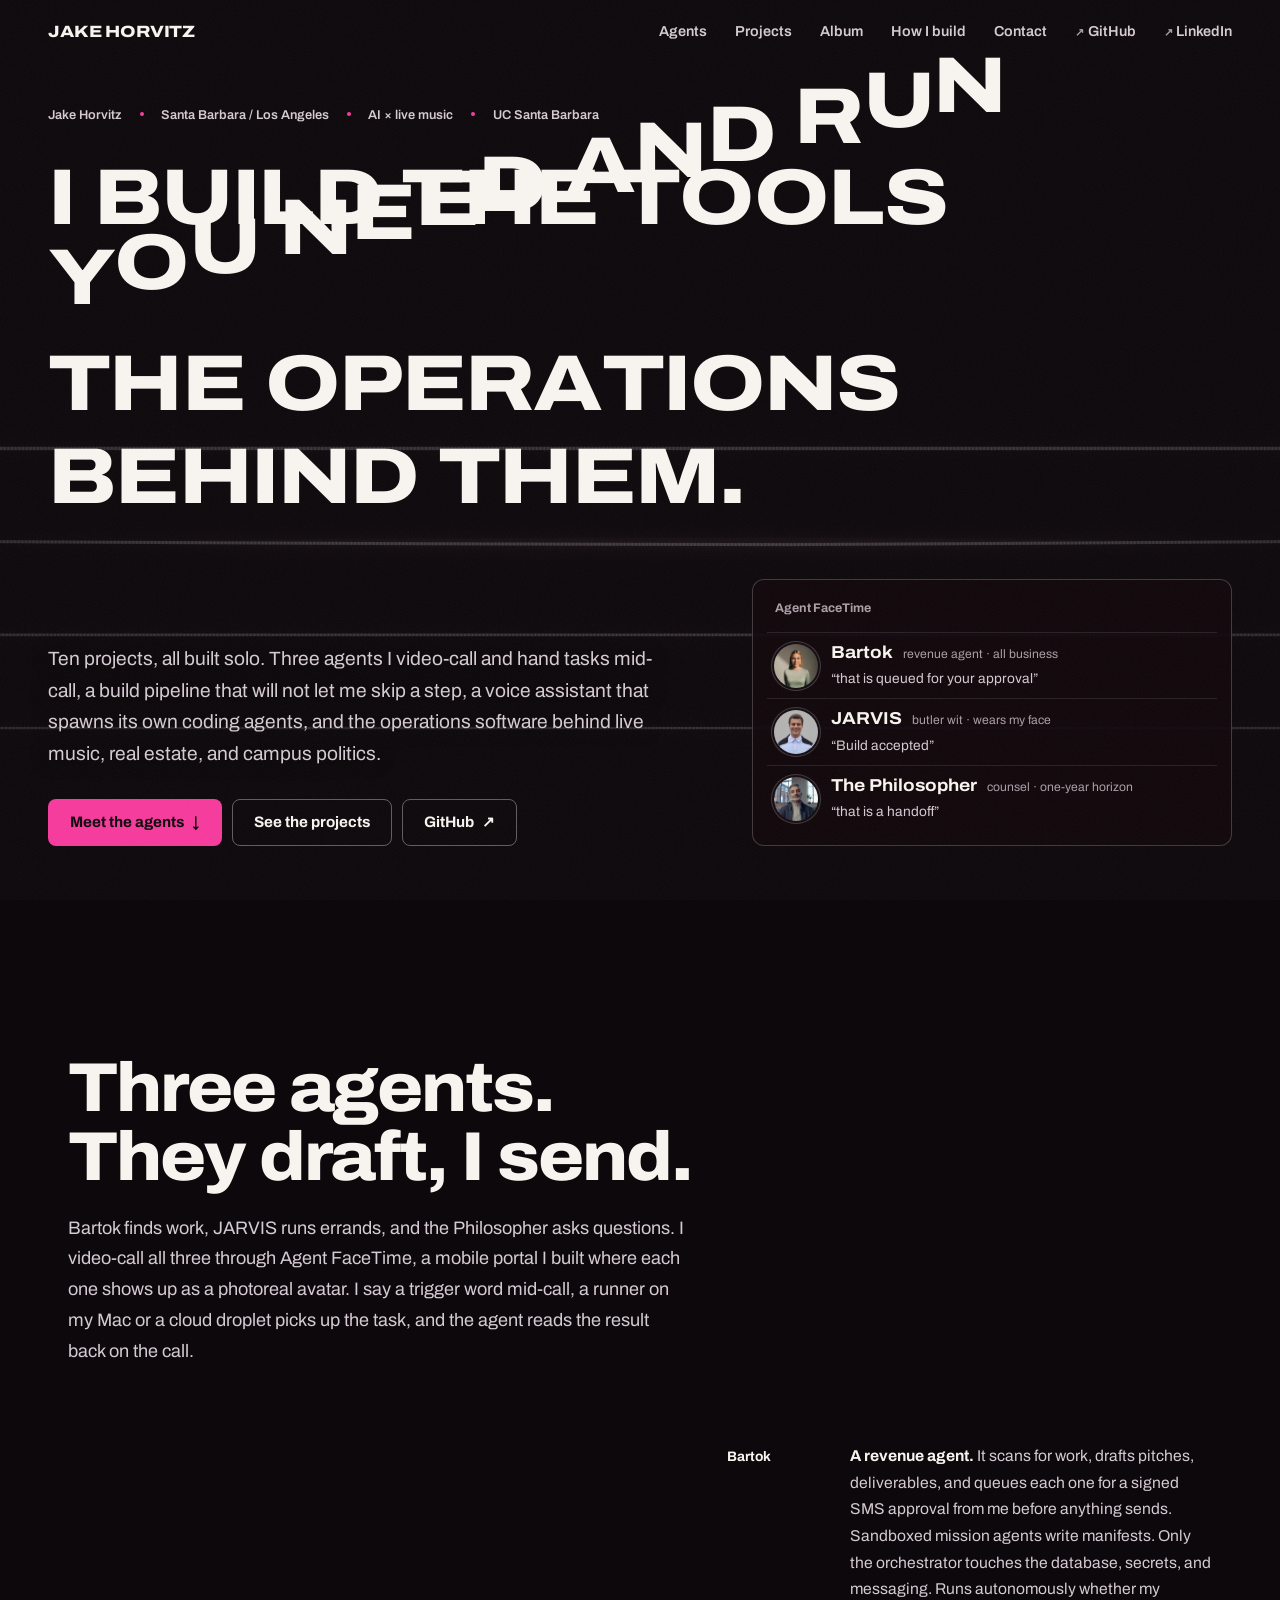
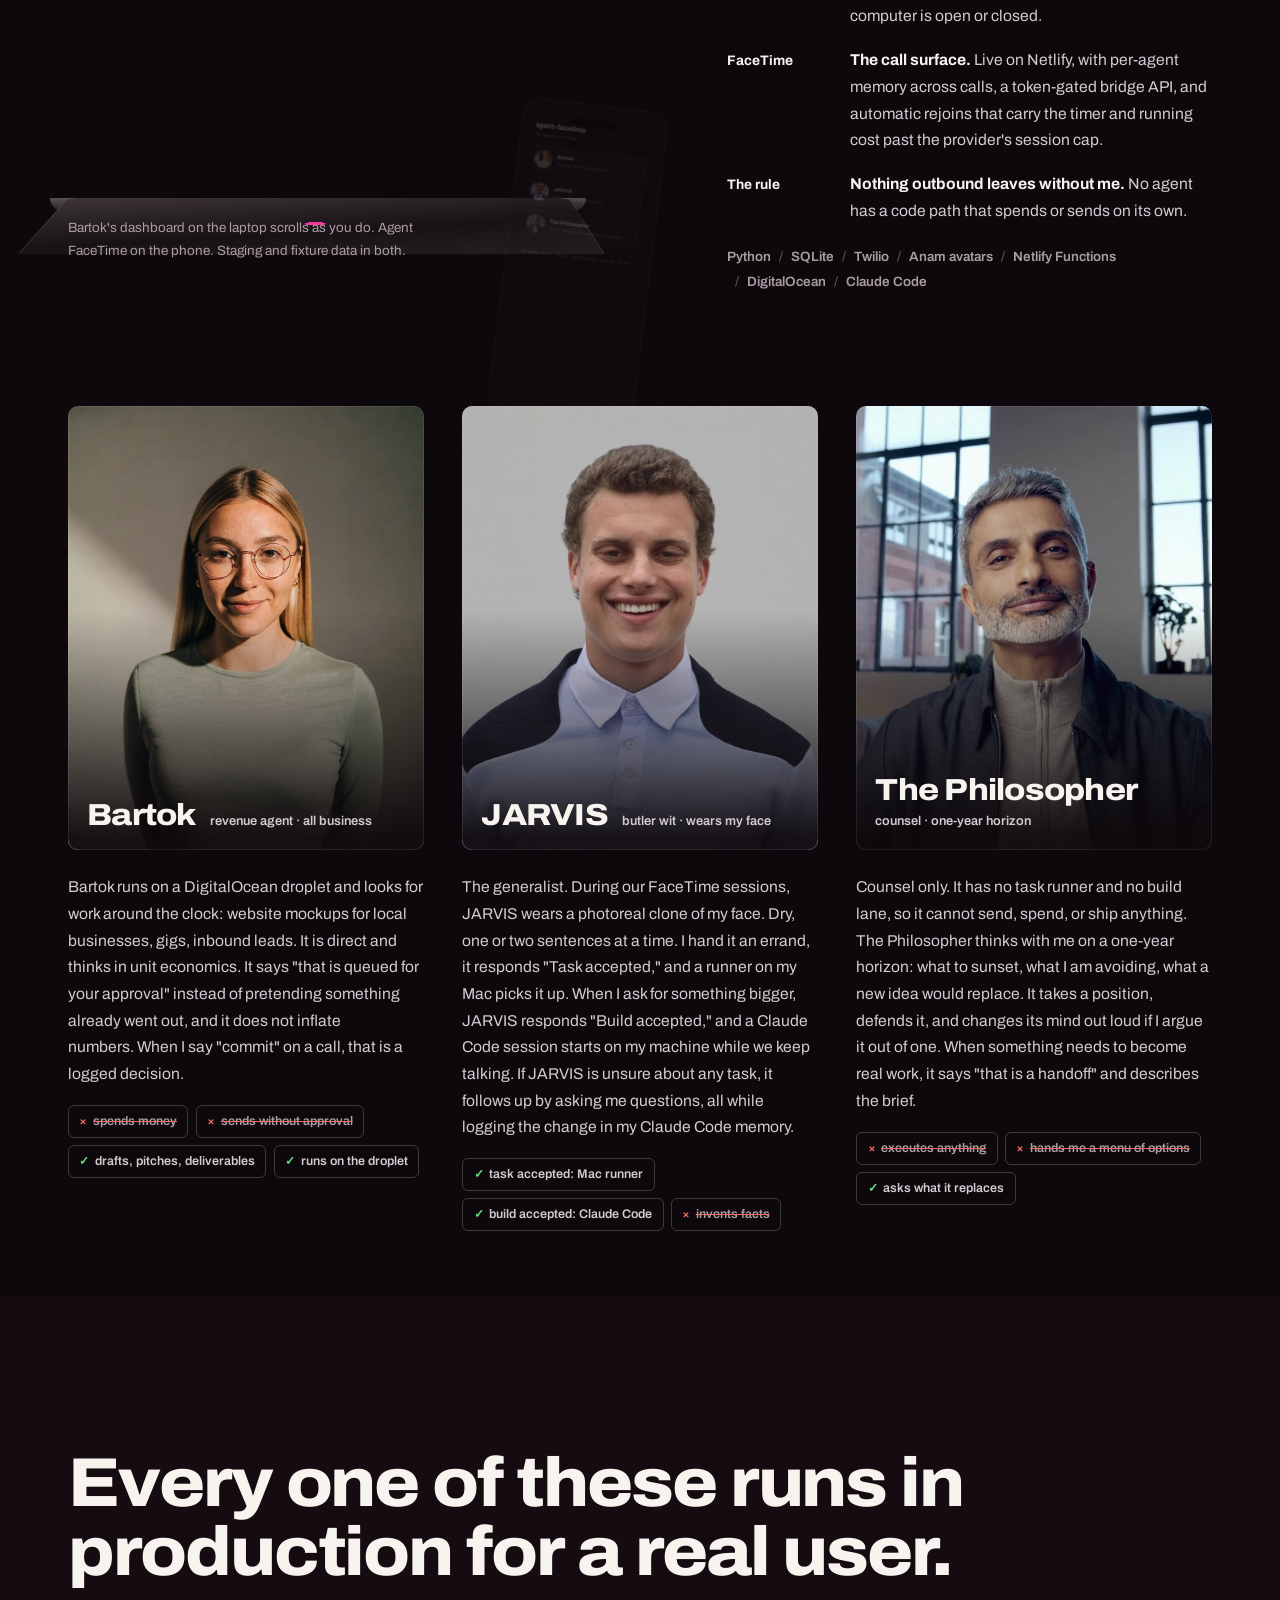
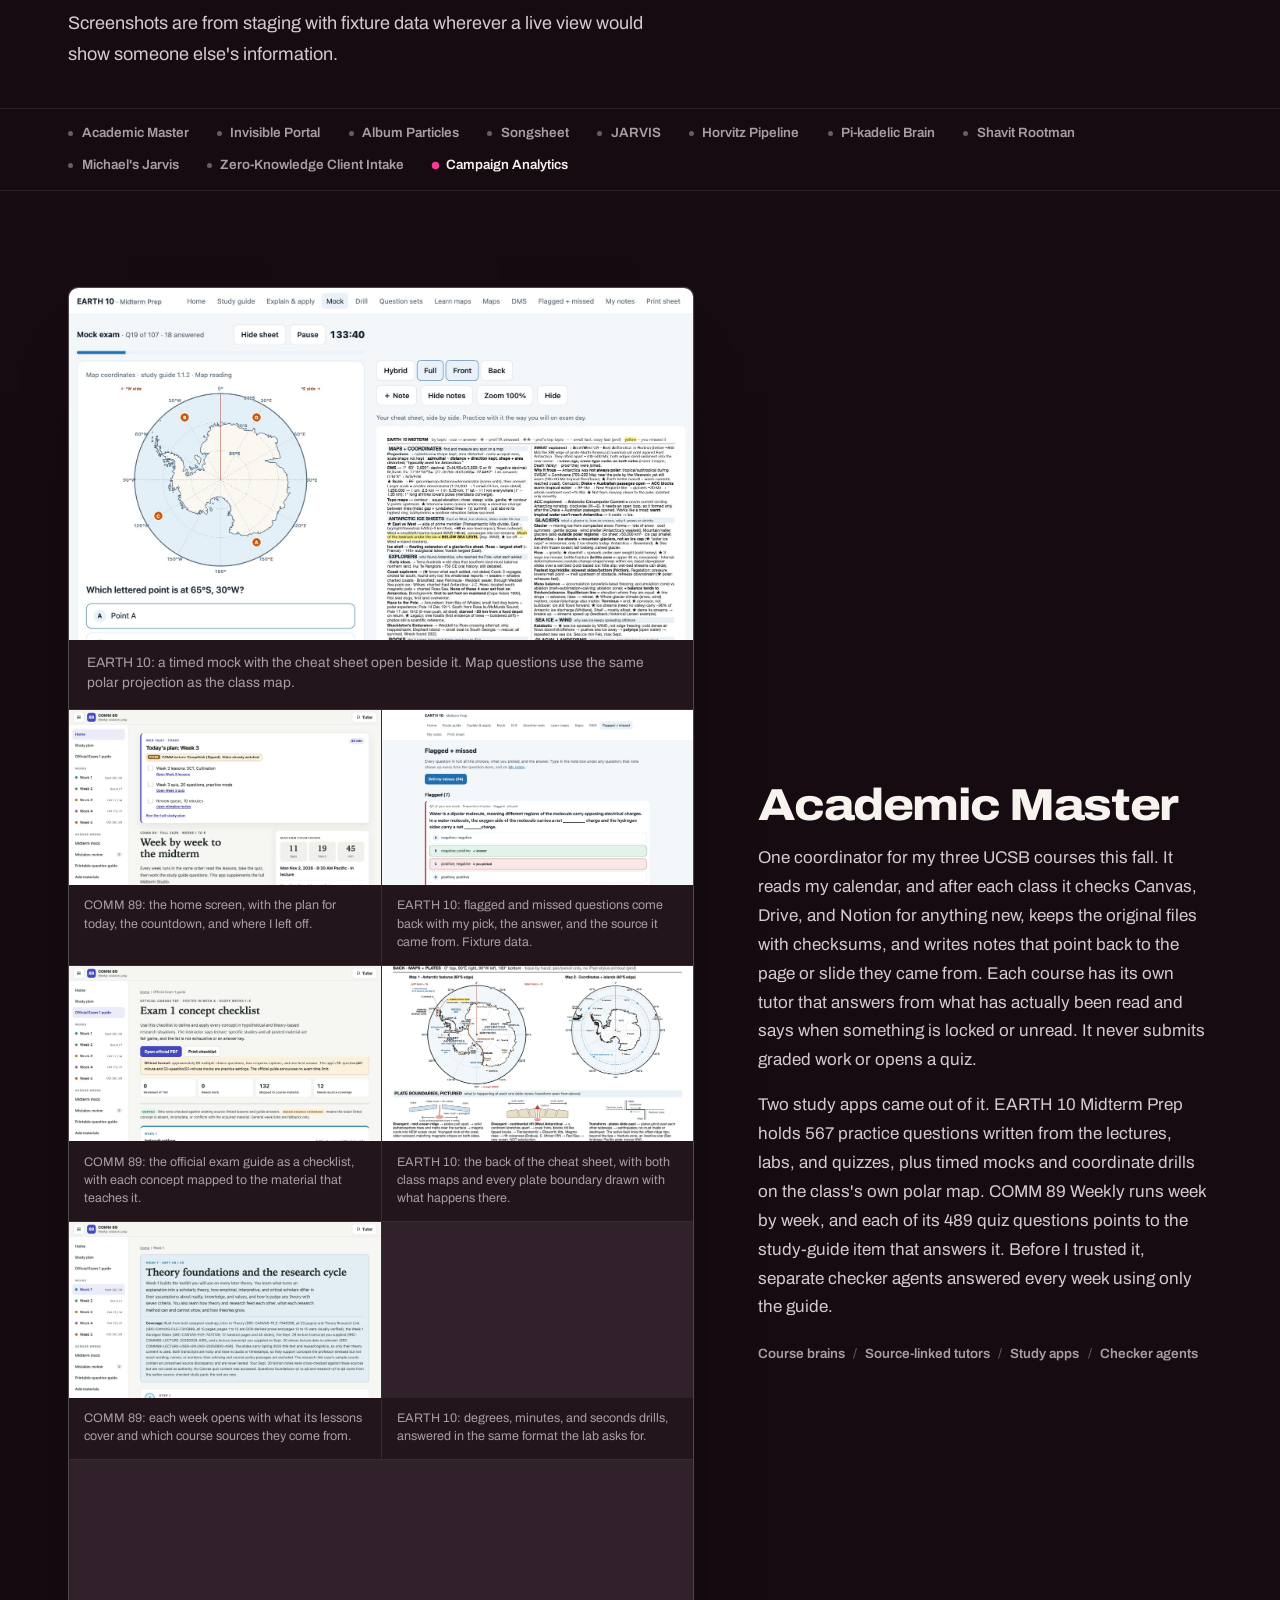
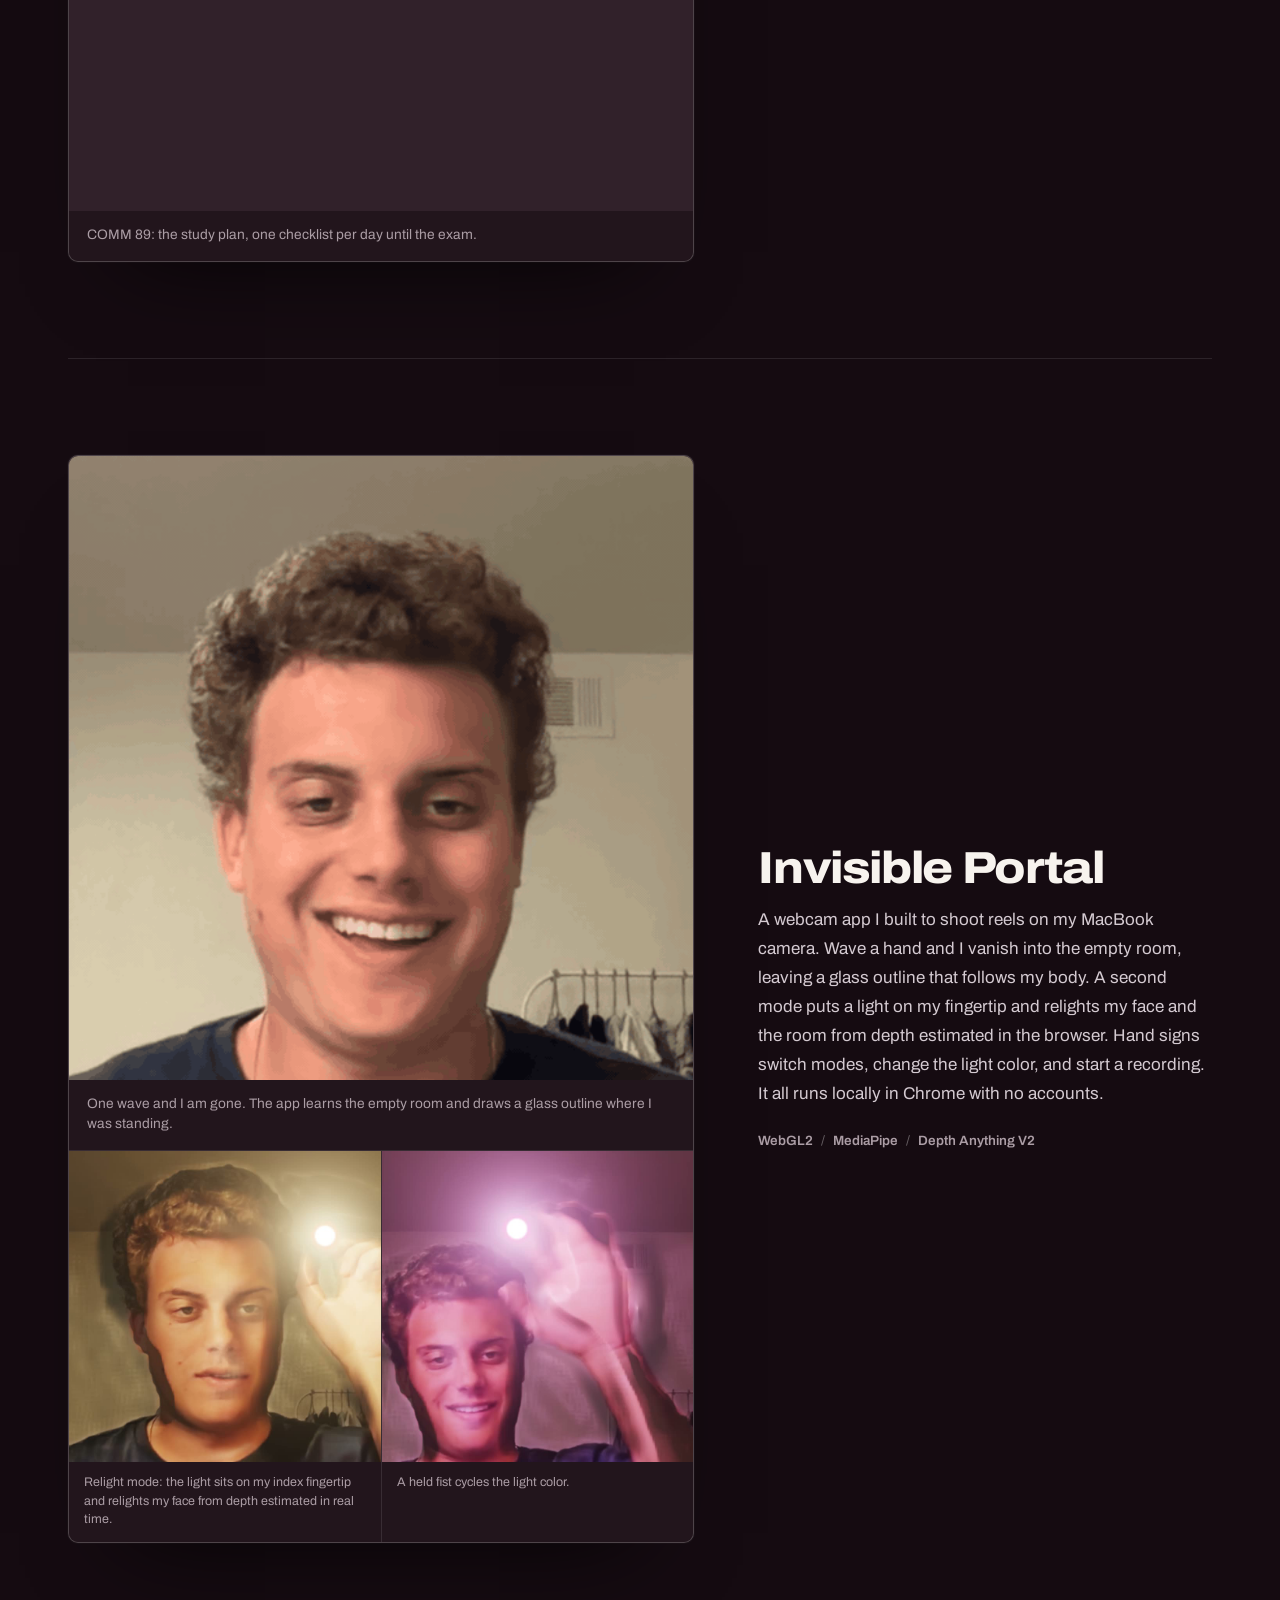
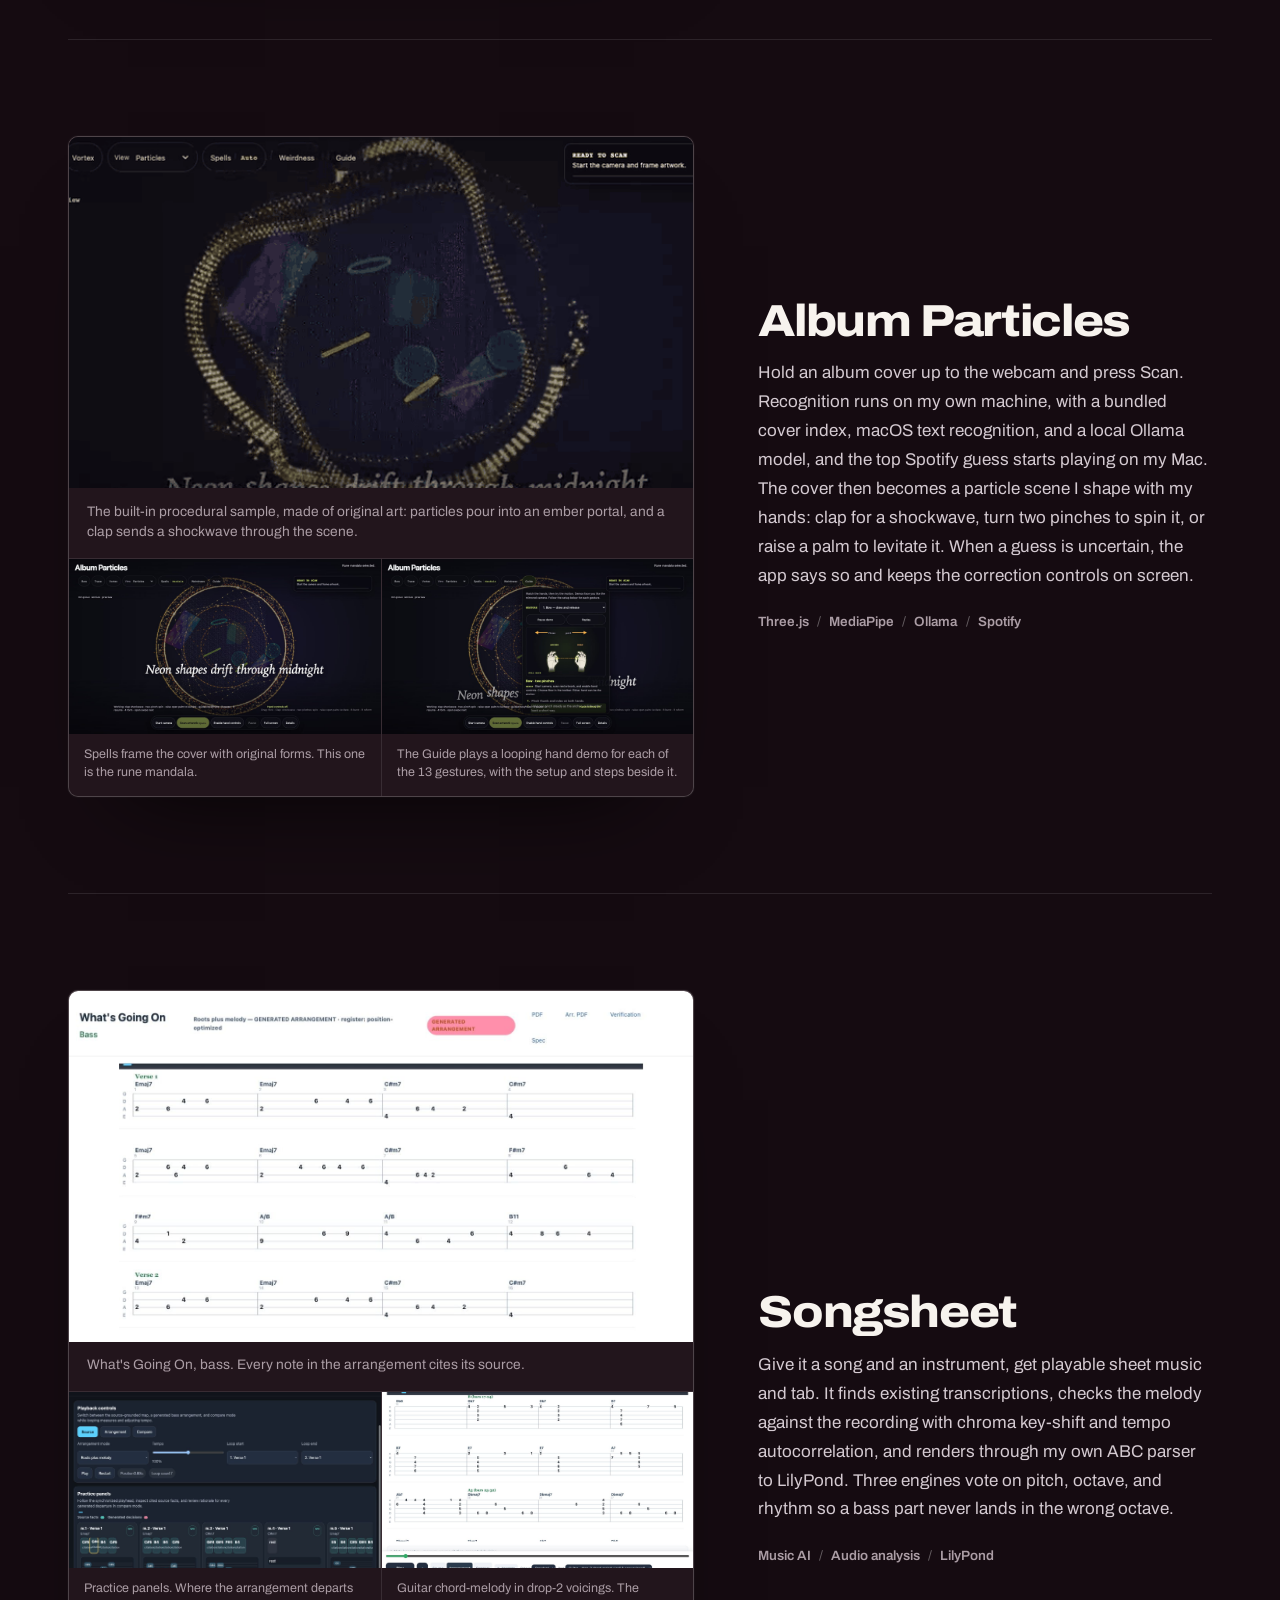
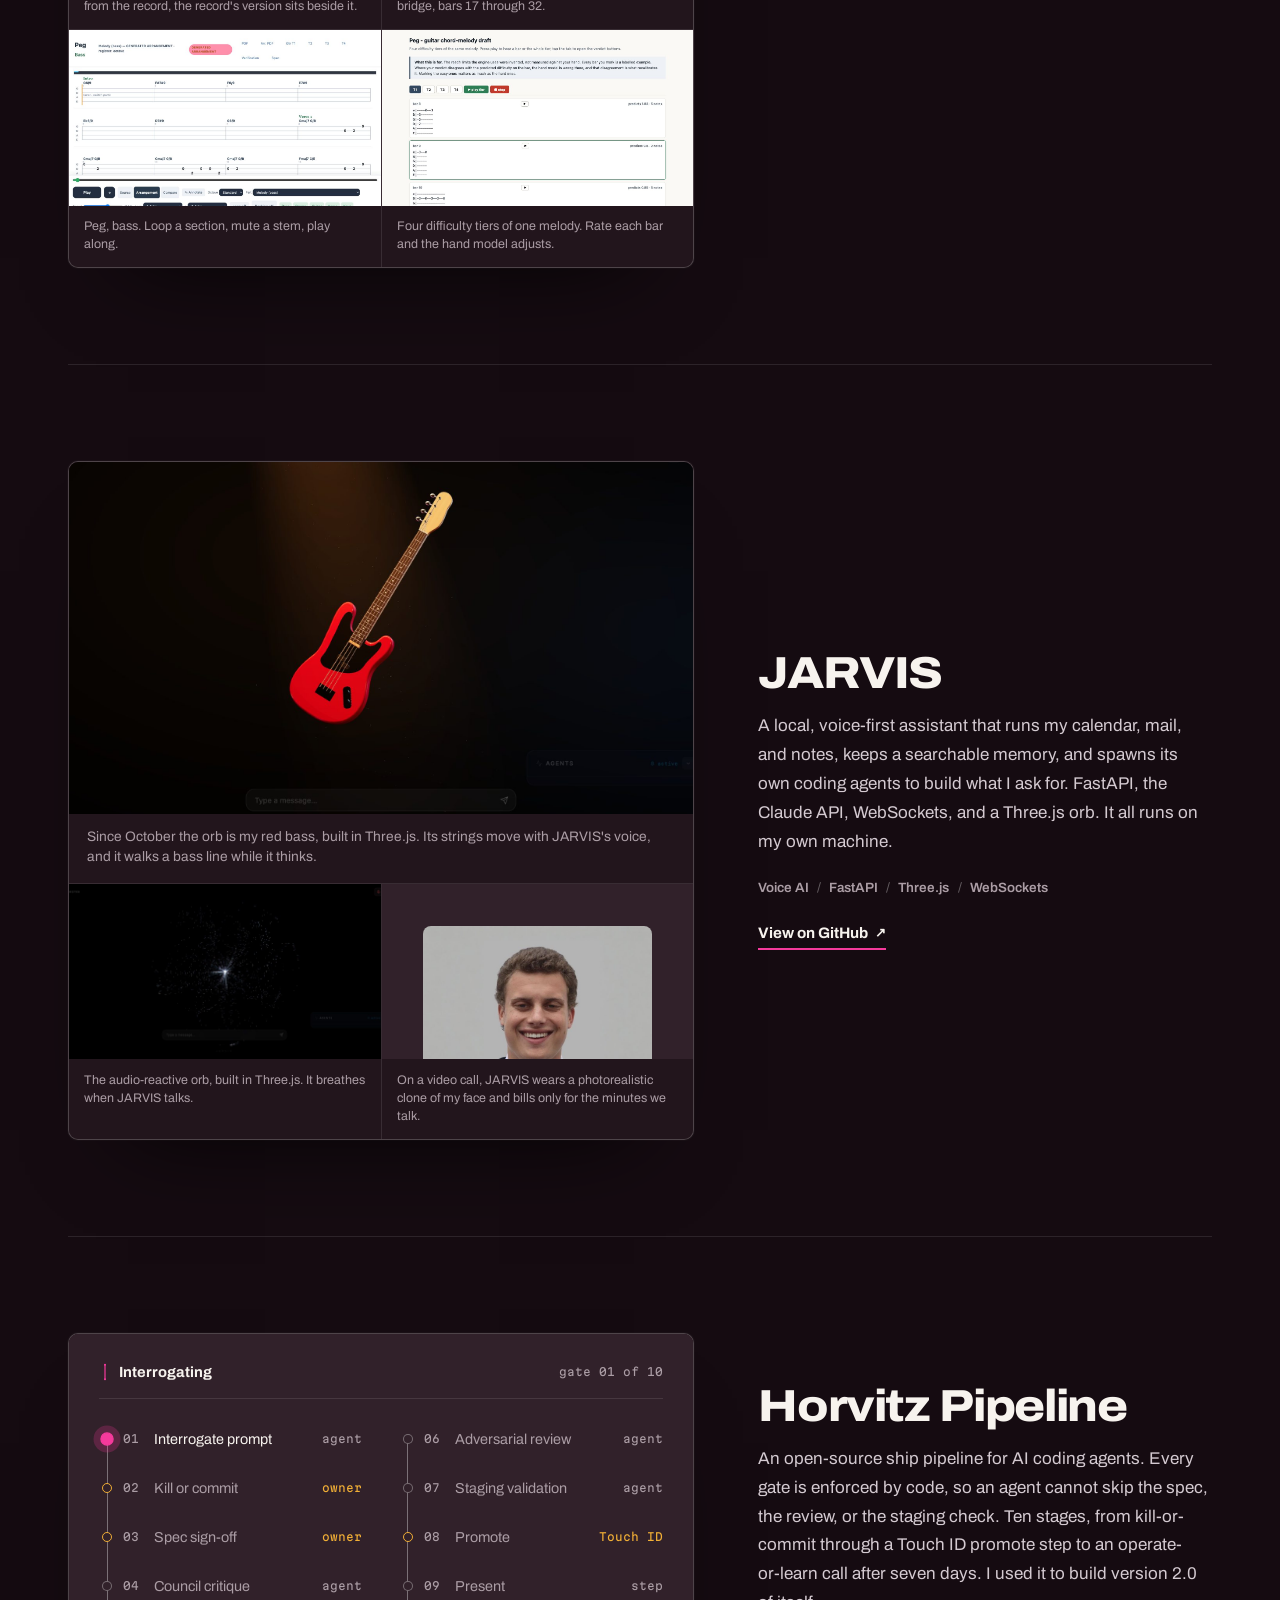
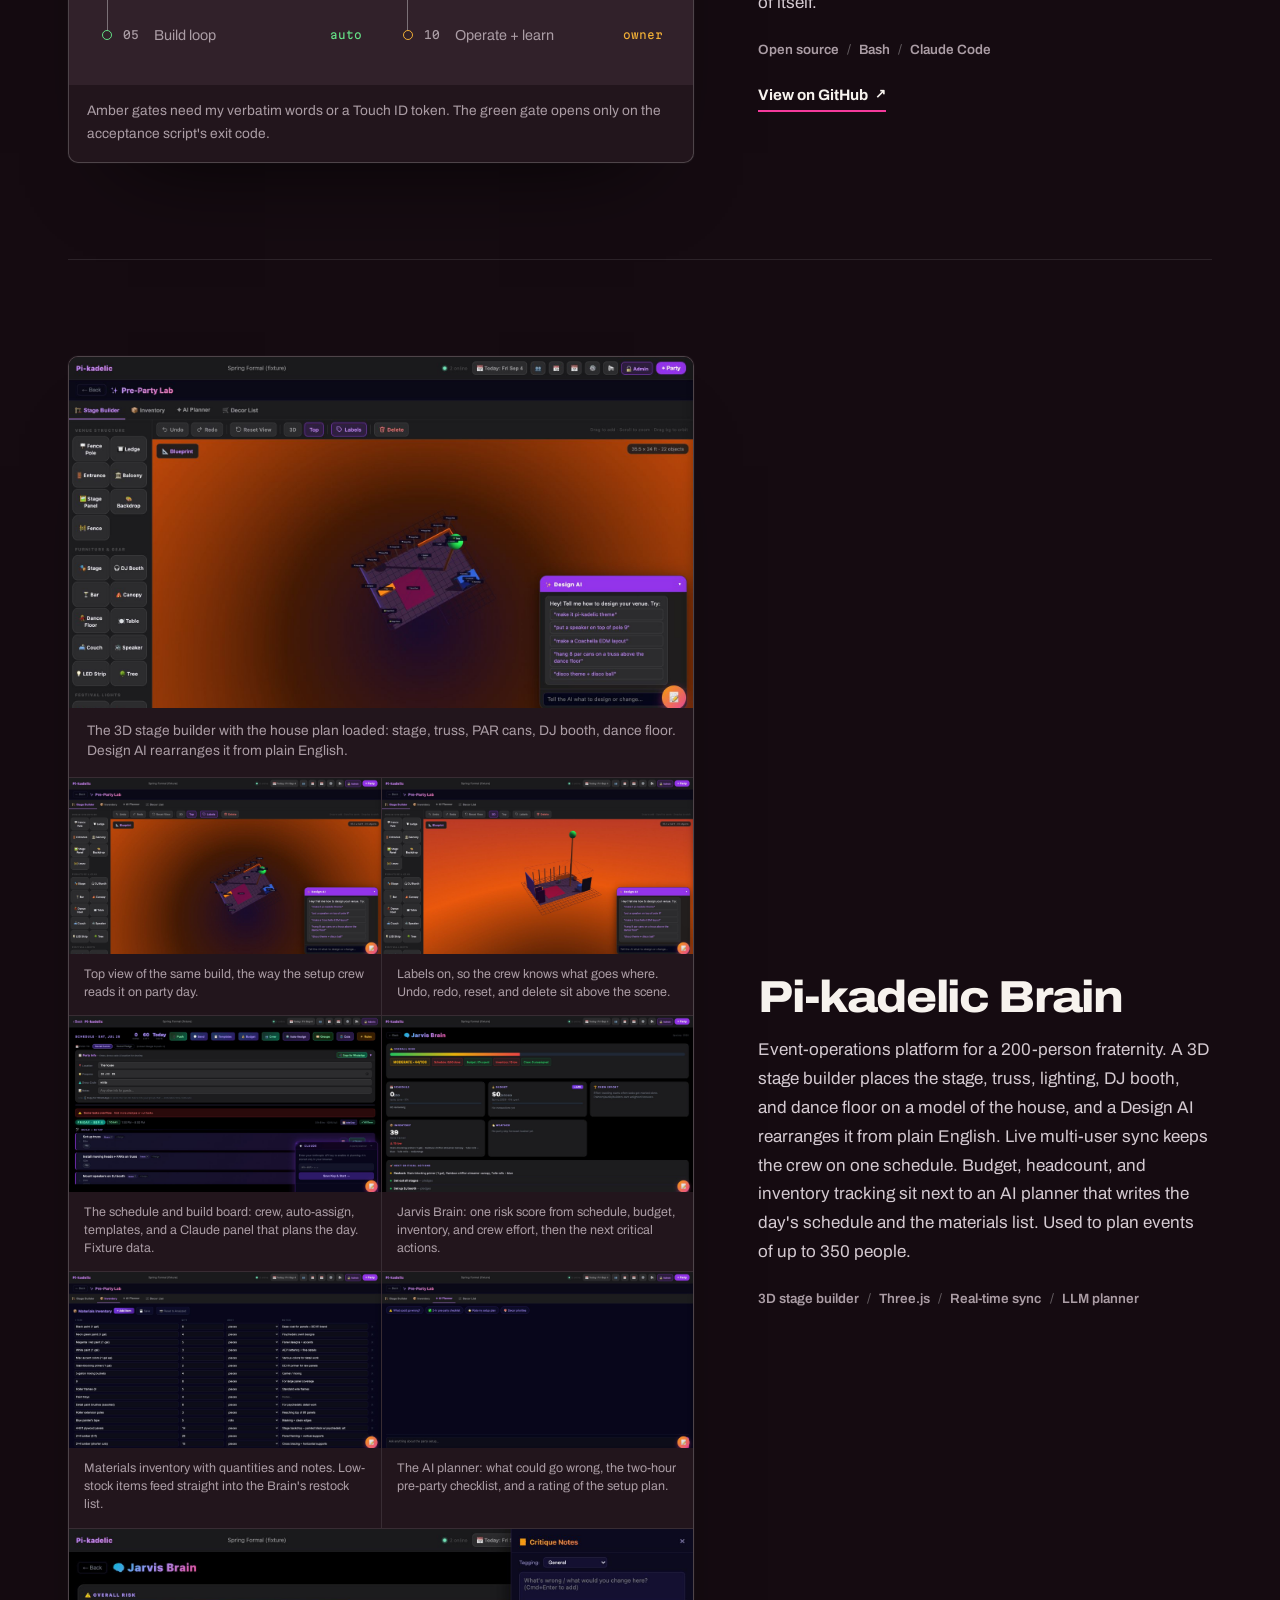
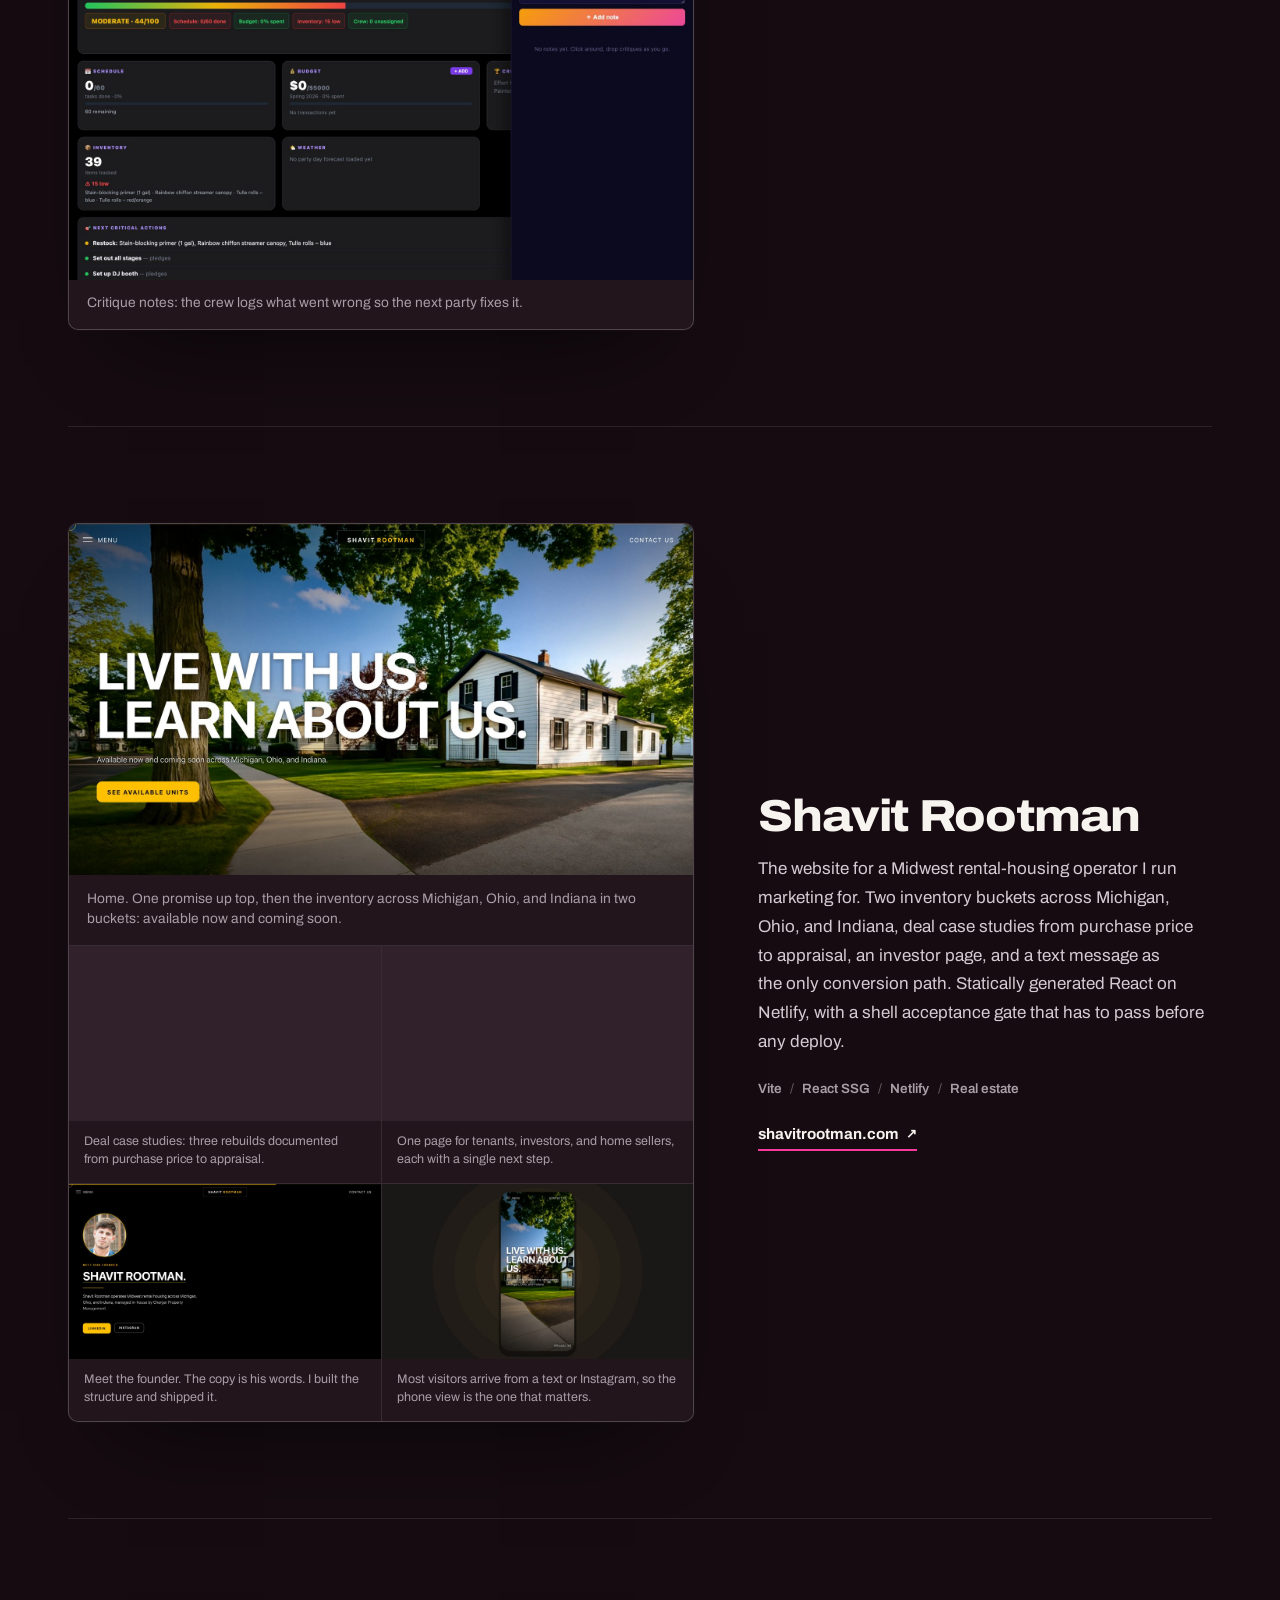
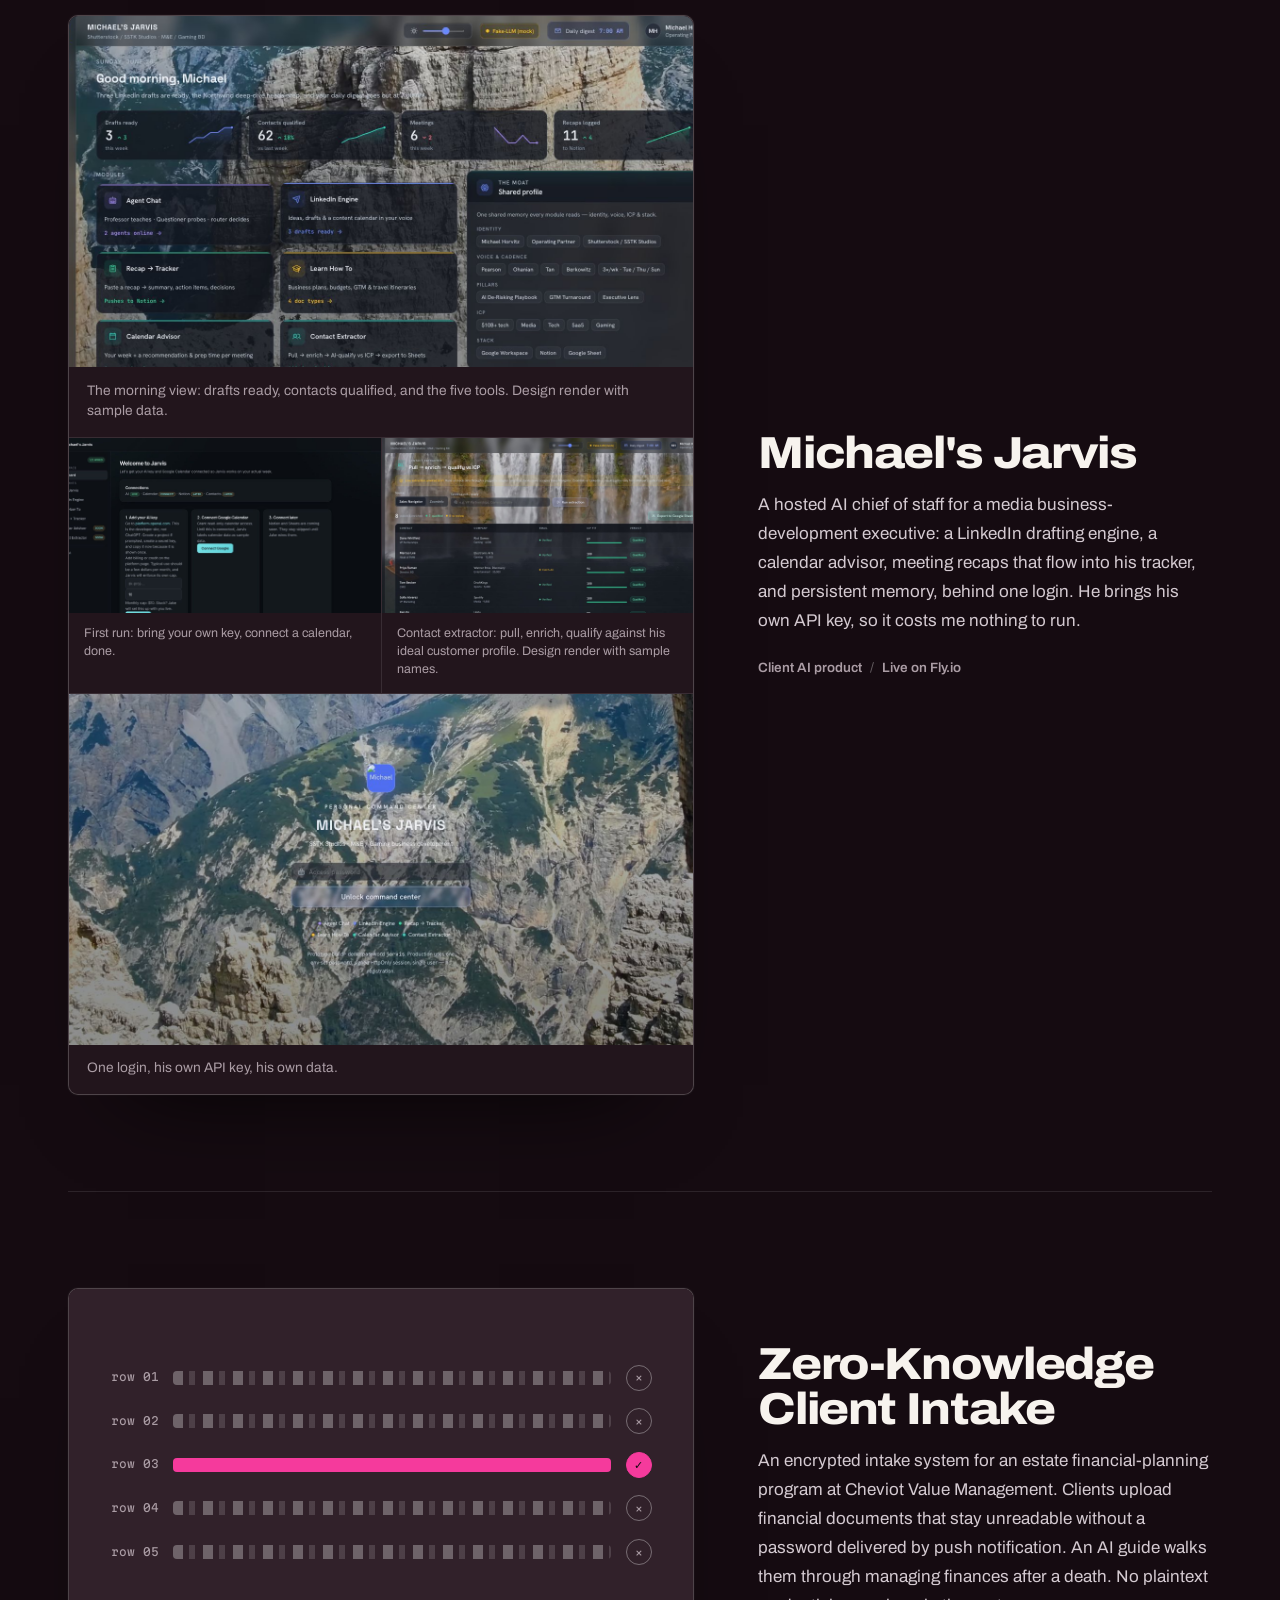
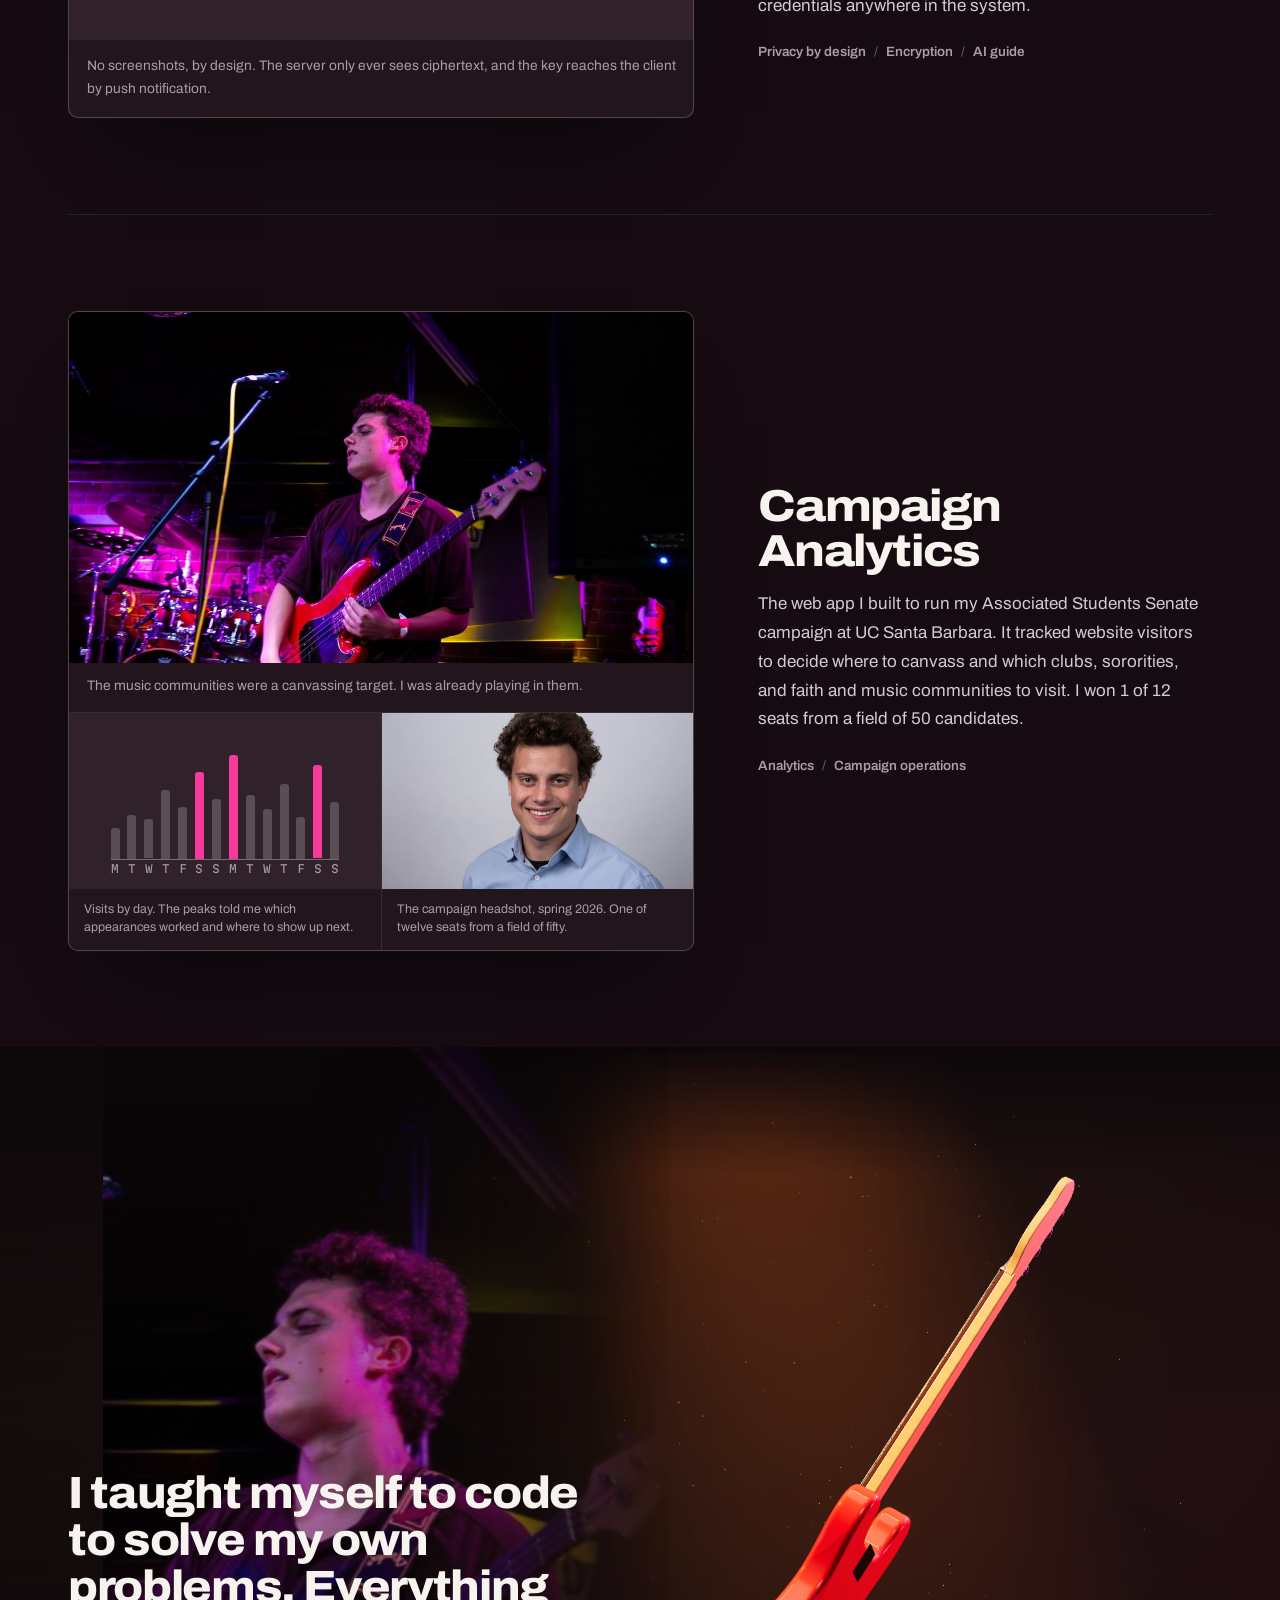
==== commit 84fe188f: "House lights pass: drop the fake status line, streamed text, club props and glows Removes the hero s" ====
--- a/index.html
+++ b/index.html
@@ -51,17 +51,6 @@
 
 <a class="skip" href="#agents">Skip to content</a>
 
-<!-- The house rig: two gels that swing as the page scrolls, two lasers, a followspot on the pointer, and the Strip outside. It sits behind every section. -->
-<div class="rig" aria-hidden="true"><span class="rig-beam rig-a"></span><span class="rig-beam rig-b"></span><span class="rig-laser rig-c"></span><span class="rig-laser rig-d"></span><span class="rig-spot"></span>
-  <!-- The Sunset Strip at night: two generated night views of its clubs, joined end to end, with the album on the billboard. It travels sideways as the page scrolls. -->
-  <div class="strip"><div class="strip-roll">
-    <div class="strip-shot"><img src="assets/img/strip/strip-west.jpg" alt="" width="1680" height="720" decoding="async"></div>
-    <div class="strip-shot"><img src="assets/img/strip/strip-east.jpg" alt="" width="1680" height="720" decoding="async">
-      <div class="billboard"><img src="assets/img/album/cover.jpg" alt="" width="900" height="900" decoding="async"><p><b>Corrections</b><b>and</b><b>Reflections</b><span>Out now</span></p></div>
-    </div>
-  </div></div>
-</div>
-
 <!-- Soundcheck: a tuner on the low E string. The needle follows real loading; in tune, the string is plucked and the room opens. -->
 <div class="intro" id="intro" aria-hidden="true">
   <div class="intro-half intro-top">
@@ -85,10 +74,6 @@
   <span class="nav-progress" aria-hidden="true"></span>
   <div class="wrap">
     <a href="#top" class="mark">Jake Horvitz</a>
-    <span class="nav-status" aria-hidden="true">
-      <svg class="pluck" viewBox="0 0 20 30"><path class="ghost g1"/><path class="ghost g2"/><path class="str" d="M10 3 Q 10 15 10 27"/><circle cx="10" cy="3" r="1.7"/><circle cx="10" cy="27" r="1.7"/></svg>
-      <span class="nav-verb">Drafting</span>
-    </span>
     <button class="nav-toggle" id="navToggle" aria-label="Toggle navigation menu" aria-expanded="false" aria-controls="navLinks">
       <span></span>
     </button>
@@ -109,11 +94,6 @@
   <div class="stage-fallback" aria-hidden="true"></div>
   <div class="wrap hero-inner">
     <p class="hero-readout"><span>Jake Horvitz</span><span>Santa Barbara / Los Angeles</span><span>AI &times; live music</span><span>UC Santa Barbara</span></p>
-    <p class="status" id="heroStatus">
-      <svg class="pluck" id="heroPluck" viewBox="0 0 20 30" aria-hidden="true"><path class="ghost g1"/><path class="ghost g2"/><path class="str" d="M10 3 Q 10 15 10 27"/><circle cx="10" cy="3" r="1.7"/><circle cx="10" cy="27" r="1.7"/></svg>
-      <span class="status-text" id="statusText">Nothing outbound leaves without me.</span>
-      <span class="status-meta" id="statusMeta" aria-hidden="true"></span>
-    </p>
     <h1 class="hero-title" id="heroTitle">
       <span class="sr-only">I build the tools you need and run the operations behind them.</span>
       <span class="hl" aria-hidden="true"><span class="hl-line">I build the tools</span> <span class="hl-line">you need and run</span> <span class="hl-line">the operations</span> <span class="hl-line">behind them.</span></span>
@@ -129,7 +109,7 @@
       </div>
 
       <aside class="session" aria-label="The three agents">
-        <p class="session-head"><span>Agent FaceTime</span><span class="session-clock" id="sessionClock" aria-hidden="true">00:00</span></p>
+        <p class="session-head"><span>Agent FaceTime</span></p>
         <ol class="session-log">
           <li>
             <a class="checkin" href="#agent-bartok">
@@ -137,7 +117,7 @@
               <span class="checkin-body">
                 <span class="checkin-name">Bartok</span>
                 <span class="checkin-tag">revenue agent &middot; all business</span>
-                <span class="checkin-line"><svg class="pluck" viewBox="0 0 20 30" aria-hidden="true"><path class="ghost g1"/><path class="ghost g2"/><path class="str" d="M10 3 Q 10 15 10 27"/><circle cx="10" cy="3" r="1.7"/><circle cx="10" cy="27" r="1.7"/></svg><q>that is queued for your approval</q></span>
+                <span class="checkin-line"><q>that is queued for your approval</q></span>
               </span>
             </a>
           </li>
@@ -147,7 +127,7 @@
               <span class="checkin-body">
                 <span class="checkin-name">JARVIS</span>
                 <span class="checkin-tag">butler wit &middot; wears my face</span>
-                <span class="checkin-line"><svg class="pluck" viewBox="0 0 20 30" aria-hidden="true"><path class="ghost g1"/><path class="ghost g2"/><path class="str" d="M10 3 Q 10 15 10 27"/><circle cx="10" cy="3" r="1.7"/><circle cx="10" cy="27" r="1.7"/></svg><q>Build accepted</q></span>
+                <span class="checkin-line"><q>Build accepted</q></span>
               </span>
             </a>
           </li>
@@ -157,7 +137,7 @@
               <span class="checkin-body">
                 <span class="checkin-name">The Philosopher</span>
                 <span class="checkin-tag">counsel &middot; one-year horizon</span>
-                <span class="checkin-line"><svg class="pluck" viewBox="0 0 20 30" aria-hidden="true"><path class="ghost g1"/><path class="ghost g2"/><path class="str" d="M10 3 Q 10 15 10 27"/><circle cx="10" cy="3" r="1.7"/><circle cx="10" cy="27" r="1.7"/></svg><q>that is a handoff</q></span>
+                <span class="checkin-line"><q>that is a handoff</q></span>
               </span>
             </a>
           </li>
@@ -170,7 +150,7 @@
 <section id="agents" class="sec agents">
   <div class="wrap">
     <div class="sec-head rv">
-      <h2 data-stream>Three agents. They draft, I send.</h2>
+      <h2>Three agents. They draft, I send.</h2>
       <p>Bartok finds work, JARVIS runs errands, and the Philosopher asks questions. I video-call all three through Agent FaceTime, a mobile portal I built where each one shows up as a photoreal avatar. I say a trigger word mid-call, a runner on my Mac or a cloud droplet picks up the task, and the agent reads the result back on the call.</p>
     </div>
 
@@ -241,13 +221,10 @@
   </div>
 </section>
 
-<!-- Gaffer tape across the stage: the house rule, sliding with the scroll. Decorative; the rule is stated in the sections around it. -->
-<div class="band" data-scene="through" aria-hidden="true"><p class="band-line"><span>Nothing outbound leaves without me.</span><span>Nothing outbound leaves without me.</span><span>Nothing outbound leaves without me.</span><span>Nothing outbound leaves without me.</span><span>Nothing outbound leaves without me.</span></p></div>
-
 <section id="projects" class="sec projects">
   <div class="wrap">
     <div class="sec-head rv">
-      <h2 data-stream>Every one of these runs in production for a real user.</h2>
+      <h2>Every one of these runs in production for a real user.</h2>
       <p>Screenshots are from staging with fixture data wherever a live view would show someone else's information.</p>
     </div>
   </div>
@@ -314,7 +291,7 @@
           </div>
           <div class="proj-body">
             <h3>Academic Master</h3>
-            <p data-stream>One coordinator for my three UCSB courses this fall. It reads my calendar, and after each class it checks Canvas, Drive, and Notion for anything new, keeps the original files with checksums, and writes notes that point back to the page or slide they came from. Each course has its own tutor that answers from what has actually been read and says when something is locked or unread. It never submits graded work or opens a quiz.</p>
+            <p>One coordinator for my three UCSB courses this fall. It reads my calendar, and after each class it checks Canvas, Drive, and Notion for anything new, keeps the original files with checksums, and writes notes that point back to the page or slide they came from. Each course has its own tutor that answers from what has actually been read and says when something is locked or unread. It never submits graded work or opens a quiz.</p>
             <p>Two study apps came out of it. EARTH 10 Midterm Prep holds 567 practice questions written from the lectures, labs, and quizzes, plus timed mocks and coordinate drills on the class's own polar map. COMM 89 Weekly runs week by week, and each of its 489 quiz questions points to the study-guide item that answers it. Before I trusted it, separate checker agents answered every week using only the guide.</p>
             <div class="stack"><span>Course brains</span><span>Source-linked tutors</span><span>Study apps</span><span>Checker agents</span></div>
           </div>
@@ -344,7 +321,7 @@
           </div>
           <div class="proj-body">
             <h3>Invisible Portal</h3>
-            <p data-stream>A webcam app I built to shoot reels on my MacBook camera. Wave a hand and I vanish into the empty room, leaving a glass outline that follows my body. A second mode puts a light on my fingertip and relights my face and the room from depth estimated in the browser. Hand signs switch modes, change the light color, and start a recording. It all runs locally in Chrome with no accounts.</p>
+            <p>A webcam app I built to shoot reels on my MacBook camera. Wave a hand and I vanish into the empty room, leaving a glass outline that follows my body. A second mode puts a light on my fingertip and relights my face and the room from depth estimated in the browser. Hand signs switch modes, change the light color, and start a recording. It all runs locally in Chrome with no accounts.</p>
             <div class="stack"><span>WebGL2</span><span>MediaPipe</span><span>Depth Anything V2</span></div>
           </div>
         </article>
@@ -373,7 +350,7 @@
           </div>
           <div class="proj-body">
             <h3>Album Particles</h3>
-            <p data-stream>Hold an album cover up to the webcam and press Scan. Recognition runs on my own machine, with a bundled cover index, macOS text recognition, and a local Ollama model, and the top Spotify guess starts playing on my Mac. The cover then becomes a particle scene I shape with my hands: clap for a shockwave, turn two pinches to spin it, or raise a palm to levitate it. When a guess is uncertain, the app says so and keeps the correction controls on screen.</p>
+            <p>Hold an album cover up to the webcam and press Scan. Recognition runs on my own machine, with a bundled cover index, macOS text recognition, and a local Ollama model, and the top Spotify guess starts playing on my Mac. The cover then becomes a particle scene I shape with my hands: clap for a shockwave, turn two pinches to spin it, or raise a palm to levitate it. When a guess is uncertain, the app says so and keeps the correction controls on screen.</p>
             <div class="stack"><span>Three.js</span><span>MediaPipe</span><span>Ollama</span><span>Spotify</span></div>
           </div>
         </article>
@@ -407,7 +384,7 @@
           </div>
           <div class="proj-body">
             <h3>Songsheet</h3>
-            <p data-stream>Give it a song and an instrument, get playable sheet music and tab. It finds existing transcriptions, checks the melody against the recording with chroma key-shift and tempo autocorrelation, and renders through my own ABC parser to LilyPond. Three engines vote on pitch, octave, and rhythm so a bass part never lands in the wrong octave.</p>
+            <p>Give it a song and an instrument, get playable sheet music and tab. It finds existing transcriptions, checks the melody against the recording with chroma key-shift and tempo autocorrelation, and renders through my own ABC parser to LilyPond. Three engines vote on pitch, octave, and rhythm so a bass part never lands in the wrong octave.</p>
             <div class="stack"><span>Music AI</span><span>Audio analysis</span><span>LilyPond</span></div>
           </div>
         </article>
@@ -436,7 +413,7 @@
           </div>
           <div class="proj-body">
             <h3>JARVIS</h3>
-            <p data-stream>A local, voice-first assistant that runs my calendar, mail, and notes, keeps a searchable memory, and spawns its own coding agents to build what I ask for. FastAPI, the Claude API, WebSockets, and a Three.js orb. It all runs on my own machine.</p>
+            <p>A local, voice-first assistant that runs my calendar, mail, and notes, keeps a searchable memory, and spawns its own coding agents to build what I ask for. FastAPI, the Claude API, WebSockets, and a Three.js orb. It all runs on my own machine.</p>
             <div class="stack"><span>Voice AI</span><span>FastAPI</span><span>Three.js</span><span>WebSockets</span></div>
             <a class="proj-link" href="https://github.com/jakehorvitz/jarvis-pipeline">View on GitHub</a>
           </div>
@@ -469,7 +446,7 @@
           </div>
           <div class="proj-body">
             <h3>Horvitz Pipeline</h3>
-            <p data-stream>An open-source ship pipeline for AI coding agents. Every gate is enforced by code, so an agent cannot skip the spec, the review, or the staging check. Ten stages, from kill-or-commit through a Touch ID promote step to an operate-or-learn call after seven days. I used it to build version 2.0 of itself.</p>
+            <p>An open-source ship pipeline for AI coding agents. Every gate is enforced by code, so an agent cannot skip the spec, the review, or the staging check. Ten stages, from kill-or-commit through a Touch ID promote step to an operate-or-learn call after seven days. I used it to build version 2.0 of itself.</p>
             <div class="stack"><span>Open source</span><span>Bash</span><span>Claude Code</span></div>
             <a class="proj-link" href="https://github.com/jakehorvitz/horvitzpipeline">View on GitHub</a>
           </div>
@@ -516,7 +493,7 @@
           </div>
           <div class="proj-body">
             <h3>Pi-kadelic Brain</h3>
-            <p data-stream>Event-operations platform for a 200-person fraternity. A 3D stage builder places the stage, truss, lighting, DJ booth, and dance floor on a model of the house, and a Design AI rearranges it from plain English. Live multi-user sync keeps the crew on one schedule. Budget, headcount, and inventory tracking sit next to an AI planner that writes the day's schedule and the materials list. Used to plan events of up to 350 people.</p>
+            <p>Event-operations platform for a 200-person fraternity. A 3D stage builder places the stage, truss, lighting, DJ booth, and dance floor on a model of the house, and a Design AI rearranges it from plain English. Live multi-user sync keeps the crew on one schedule. Budget, headcount, and inventory tracking sit next to an AI planner that writes the day's schedule and the materials list. Used to plan events of up to 350 people.</p>
             <div class="stack"><span>3D stage builder</span><span>Three.js</span><span>Real-time sync</span><span>LLM planner</span></div>
           </div>
         </article>
@@ -550,7 +527,7 @@
           </div>
           <div class="proj-body">
             <h3>Shavit Rootman</h3>
-            <p data-stream>The website for a Midwest rental-housing operator I run marketing for. Two inventory buckets across Michigan, Ohio, and Indiana, deal case studies from purchase price to appraisal, an investor page, and a text message as the only conversion path. Statically generated React on Netlify, with a shell acceptance gate that has to pass before any deploy.</p>
+            <p>The website for a Midwest rental-housing operator I run marketing for. Two inventory buckets across Michigan, Ohio, and Indiana, deal case studies from purchase price to appraisal, an investor page, and a text message as the only conversion path. Statically generated React on Netlify, with a shell acceptance gate that has to pass before any deploy.</p>
             <div class="stack"><span>Vite</span><span>React SSG</span><span>Netlify</span><span>Real estate</span></div>
             <a class="proj-link" href="https://shavitrootman.com/">shavitrootman.com</a>
           </div>
@@ -581,7 +558,7 @@
           </div>
           <div class="proj-body">
             <h3>Michael's Jarvis</h3>
-            <p data-stream>A hosted AI chief of staff for a media business-development executive: a LinkedIn drafting engine, a calendar advisor, meeting recaps that flow into his tracker, and persistent memory, behind one login. He brings his own API key, so it costs me nothing to run.</p>
+            <p>A hosted AI chief of staff for a media business-development executive: a LinkedIn drafting engine, a calendar advisor, meeting recaps that flow into his tracker, and persistent memory, behind one login. He brings his own API key, so it costs me nothing to run.</p>
             <div class="stack"><span>Client AI product</span><span>Live on Fly.io</span></div>
           </div>
         </article>
@@ -601,7 +578,7 @@
           </div>
           <div class="proj-body">
             <h3>Zero-Knowledge Client Intake</h3>
-            <p data-stream>An encrypted intake system for an estate financial-planning program at Cheviot Value Management. Clients upload financial documents that stay unreadable without a password delivered by push notification. An AI guide walks them through managing finances after a death. No plaintext credentials anywhere in the system.</p>
+            <p>An encrypted intake system for an estate financial-planning program at Cheviot Value Management. Clients upload financial documents that stay unreadable without a password delivered by push notification. An AI guide walks them through managing finances after a death. No plaintext credentials anywhere in the system.</p>
             <div class="stack"><span>Privacy by design</span><span>Encryption</span><span>AI guide</span></div>
           </div>
         </article>
@@ -633,7 +610,7 @@
           </div>
           <div class="proj-body">
             <h3>Campaign Analytics</h3>
-            <p data-stream>The web app I built to run my Associated Students Senate campaign at UC Santa Barbara. It tracked website visitors to decide where to canvass and which clubs, sororities, and faith and music communities to visit. I won 1 of 12 seats from a field of 50 candidates.</p>
+            <p>The web app I built to run my Associated Students Senate campaign at UC Santa Barbara. It tracked website visitors to decide where to canvass and which clubs, sororities, and faith and music communities to visit. I won 1 of 12 seats from a field of 50 candidates.</p>
             <div class="stack"><span>Analytics</span><span>Campaign operations</span></div>
           </div>
         </article>
@@ -667,13 +644,8 @@
   </div>
 </section>
 
-<!-- The guitar wall: a generated image of the club's back wall, between the bass and the record. -->
-<div class="wall" data-scene="through"><img src="assets/img/strip/guitar-wall.jpg" alt="Six guitars hanging on a dark brick club wall under magenta and amber lights: a sunburst archtop, a cream solid-body electric, a black single-cutaway electric, an acoustic, a red semi-hollow, and a red bass." width="2000" height="857" loading="lazy" decoding="async"></div>
-
 <!-- The record: Jake's jazz EP. Facts from the Apple Music and Spotify listings (title, tracks, times, release date, catalog name). -->
 <section id="album" class="sec album" aria-labelledby="album-title">
-  <div class="ball" aria-hidden="true"><span class="ball-orb"></span></div>
-  <div class="ball-light" aria-hidden="true"></div>
   <div class="wrap album-grid">
     <div class="record rv">
       <div class="record-disc" aria-hidden="true"></div>
@@ -681,7 +653,7 @@
     </div>
     <div class="album-body">
       <div class="sec-head rv">
-        <h2 id="album-title" data-stream>Corrections and Reflections</h2>
+        <h2 id="album-title">Corrections and Reflections</h2>
         <p>My first album: a four-track jazz EP featuring Beau Chiasson, released October 24, 2025. It is on Spotify and Apple Music under the name Jake Harrison.</p>
       </div>
       <ol class="tracks rv">
@@ -701,14 +673,14 @@
 <section id="how" class="sec how">
   <div class="wrap">
     <div class="sec-head rv">
-      <h2 data-stream>One person, Claude Code, and a pipeline that does not let me skip steps.</h2>
+      <h2>One person, Claude Code, and a pipeline that does not let me skip steps.</h2>
       <p>A spec I sign, a council of models that critiques it, a build loop that closes only when the acceptance script passes, and me at every outbound trigger.</p>
     </div>
     <ol class="steps rv" data-scene="fill">
-      <li class="step"><b>01</b><h3>Spec first, then a council</h3><p>Every build starts with a written spec I sign, then a multi-model review before any code is written.</p></li>
-      <li class="step"><b>02</b><h3>Acceptance-verified loops</h3><p>The build loop closes only when a pinned acceptance script passes, so an agent cannot declare itself done.</p></li>
-      <li class="step"><b>03</b><h3>Agents draft, I send</h3><p>Nothing outbound leaves without me. Bartok, JARVIS, and every client tool follow the same rule.</p></li>
-      <li class="step"><b>04</b><h3>Reusable skills</h3><p>The Claude Code skills that run all of this are public on GitHub.</p></li>
+      <li class="step"><h3>Spec first, then a council</h3><p>Every build starts with a written spec I sign, then a multi-model review before any code is written.</p></li>
+      <li class="step"><h3>Acceptance-verified loops</h3><p>The build loop closes only when a pinned acceptance script passes, so an agent cannot declare itself done.</p></li>
+      <li class="step"><h3>Agents draft, I send</h3><p>Nothing outbound leaves without me. Bartok, JARVIS, and every client tool follow the same rule.</p></li>
+      <li class="step"><h3>Reusable skills</h3><p>The Claude Code skills that run all of this are public on GitHub.</p></li>
     </ol>
     <div class="how-links rv">
       <a class="btn btn-ghost" href="https://github.com/jakehorvitz/horvitzpipeline">Horvitz Pipeline on GitHub <span class="arrow" aria-hidden="true">&nearr;</span></a>
@@ -748,7 +720,7 @@
 <footer>
   <div class="wrap">
     <span>&copy; 2026 Jake Horvitz</span>
-    <span>Built with Claude Code. Updated October 2026.</span>
+    <span>Built with Claude Code. Updated November 2026.</span>
   </div>
 </footer>
 
--- a/styles.css
+++ b/styles.css
@@ -1,4 +1,5 @@
-/* jakehorvitz.com, Stage Night, 2026-10-20
+/* jakehorvitz.com, Stage Night, 2026-10-20. House lights pass, 2026-11-12: one lit stage up top, flat ground below,
+   no glow on type, mono for instrument readouts only, and the Strip as a single scene break.
    The page is a room at soundcheck: stage black, a magenta gel and a gold gel (sampled from the gig photo),
    four bass strings that carry the headline, and a tuner that opens the room.
    Type: Archivo across its width axis (expanded for the poster, normal for reading), Martian Mono for readouts only.
@@ -97,16 +98,6 @@
 }
 @keyframes shimmer { from { -webkit-mask-position: 100% 0; mask-position: 100% 0; } to { -webkit-mask-position: 0% 0; mask-position: 0% 0; } }
 
-/* Streamed text: words arrive in small chunks, blur to sharp. Only applied while JS is streaming. */
-.tok { display: inline-block; }
-.streaming .tok { opacity: 0; filter: blur(6px); transform: translateY(0.2em); }
-.streaming .tok.on { opacity: 1; filter: none; transform: none; transition: opacity 0.45s var(--out), filter 0.5s var(--out), transform 0.6s var(--out); }
-.caret::after {
-  content: ""; display: inline-block; width: 0.5em; height: 1em; margin-left: 2px; vertical-align: -0.16em;
-  background: currentColor; animation: caret 1s steps(1) infinite;
-}
-@keyframes caret { 50% { opacity: 0; } }
-
 /* ---------- Soundcheck (the loader) ---------- */
 .intro { display: none; }
 html.intro-on { overflow: hidden; }
@@ -116,8 +107,8 @@
 .intro-bot { top: var(--split); bottom: 0; display: flex; flex-direction: column; align-items: center; padding: clamp(1.6rem, 6vh, 3.4rem) var(--gutter) 0; }
 /* The lit edges: light leaks through the seam as the halves part. */
 .intro-top::after, .intro-bot::before { content: ""; position: absolute; left: 0; right: 0; height: 2px; opacity: 0; transition: opacity 0.25s; }
-.intro-top::after { bottom: -1px; background: var(--mag); box-shadow: 0 0 60px 12px oklch(66% 0.235 354 / 0.55); }
-.intro-bot::before { top: -1px; background: var(--gold); box-shadow: 0 0 60px 12px oklch(85% 0.15 84 / 0.45); }
+.intro-top::after { bottom: -1px; background: var(--mag); }
+.intro-bot::before { top: -1px; background: var(--gold); }
 .intro.is-open .intro-top::after, .intro.is-open .intro-bot::before { opacity: 1; }
 .intro.is-open .intro-top { transform: translate3d(0, -101%, 0); transition: transform 1.25s cubic-bezier(0.7, 0, 0.15, 1); }
 .intro.is-open .intro-bot { transform: translate3d(0, 101%, 0); transition: transform 1.25s cubic-bezier(0.7, 0, 0.15, 1); }
@@ -126,7 +117,7 @@
 
 .tuner { display: grid; justify-items: center; gap: clamp(1rem, 3.2vh, 1.9rem); width: min(600px, 100%); }
 .tuner-note { display: flex; align-items: flex-start; line-height: 0.78; color: var(--tx); }
-.tuner-letter { font-size: clamp(5.5rem, 19vh, 11.5rem); font-weight: 800; font-stretch: 125%; letter-spacing: -0.04em; transition: color 0.35s, text-shadow 0.5s; }
+.tuner-letter { font-size: clamp(5.5rem, 19vh, 11.5rem); font-weight: 800; font-stretch: 125%; letter-spacing: -0.04em; transition: color 0.35s; }
 .tuner-oct { font-family: var(--font-mono); font-size: clamp(0.9rem, 2.4vh, 1.15rem); color: var(--tx-3); margin: 0.35rem 0 0 0.45rem; }
 .tuner-scale { display: flex; align-items: center; gap: 1rem; width: 100%; }
 .tuner-sign { flex: none; width: 1.2rem; text-align: center; font-size: 1.05rem; color: var(--tx-3); }
@@ -139,15 +130,15 @@
 }
 .tuner-needle {
   position: absolute; bottom: 0; left: calc(50% + var(--cents, -50) * 1%); width: 3px; height: 150%; margin-left: -1.5px;
-  border-radius: 2px; background: var(--mag); box-shadow: 0 0 18px 2px oklch(66% 0.235 354 / 0.6);
+  border-radius: 2px; background: var(--mag);
   transition: background 0.3s, box-shadow 0.4s;
 }
-.intro.is-tuned .tuner-letter { color: var(--gold); text-shadow: 0 0 48px oklch(85% 0.15 84 / 0.5); }
-.intro.is-tuned .tuner-needle { background: var(--gold); box-shadow: 0 0 26px 4px oklch(85% 0.15 84 / 0.7); }
+.intro.is-tuned .tuner-letter { color: var(--gold); }
+.intro.is-tuned .tuner-needle { background: var(--gold); }
 .tuner-read { display: flex; flex-wrap: wrap; justify-content: center; gap: 0.4rem 1.8rem; font-family: var(--font-mono); font-size: 0.76rem; color: var(--tx-2); font-variant-numeric: tabular-nums; }
 .tuner-read span { min-width: 7.5ch; text-align: center; }
 .intro.is-tuned [data-cents] { color: var(--gold); }
-.tuner-hint { margin-top: 1rem; font-size: 0.74rem; color: var(--tx-3); }
+.tuner-hint { margin-top: 1rem; font-size: 0.76rem; color: var(--tx-3); }
 
 /* ---------- Nav ---------- */
 .nav {
@@ -158,8 +149,6 @@
 .nav-progress { position: absolute; left: 0; bottom: -1px; height: 2px; width: 100%; background: var(--mag); transform-origin: 0 50%; transform: scaleX(var(--scroll, 0)); }
 .nav .wrap { max-width: var(--wrap-wide); height: 100%; display: flex; align-items: center; gap: 1.1rem; }
 .mark { font-size: 1.02rem; font-weight: 800; font-stretch: 118%; text-transform: uppercase; letter-spacing: -0.01em; color: var(--tx); text-decoration: none; white-space: nowrap; }
-.nav-status { display: inline-flex; align-items: center; gap: 0.45rem; font-size: 0.82rem; font-weight: 500; color: var(--tx-3); min-width: 0; white-space: nowrap; }
-.nav-verb { display: inline-block; }
 .nav-links { list-style: none; display: flex; align-items: center; gap: clamp(1rem, 2.2vw, 1.9rem); margin-left: auto; }
 .nav-links a { position: relative; font-size: 0.9rem; font-weight: 600; color: var(--tx-2); text-decoration: none; padding-block: 0.4rem; transition: color 0.25s; }
 .nav-links a::after { content: ""; position: absolute; left: 0; right: 0; bottom: 0.1rem; height: 2px; background: var(--mag); transform: scaleX(0); transform-origin: 0 50%; transition: transform 0.45s var(--out); }
@@ -178,7 +167,7 @@
 
 /* ---------- Buttons ---------- */
 .btn {
-  display: inline-flex; align-items: center; gap: 0.5rem; padding: 0.85rem 1.3rem; border-radius: 999px;
+  display: inline-flex; align-items: center; gap: 0.5rem; padding: 0.85rem 1.3rem; border-radius: 8px;
   font-family: var(--font-sans); font-size: 0.95rem; font-weight: 700; line-height: 1.2; text-decoration: none;
   border: 1px solid transparent; transition: background 0.3s, color 0.3s, border-color 0.3s, box-shadow 0.4s, transform 0.2s var(--out);
 }
@@ -186,7 +175,7 @@
 .btn .arrow { display: inline-block; transition: transform 0.4s var(--out); }
 .btn:hover .arrow { transform: translateY(2px); }
 .btn-primary { background: var(--mag); color: var(--bg); }
-.btn-primary:hover { background: var(--mag-hi); box-shadow: 0 0 34px -4px oklch(66% 0.235 354 / 0.7); }
+.btn-primary:hover { background: var(--mag-hi); }
 .btn-ghost { border-color: var(--line-3); color: var(--tx); }
 .btn-ghost:hover { border-color: var(--tx); background: oklch(100% 0 0 / 0.06); }
 
@@ -206,12 +195,8 @@
 }
 .hero.has-gl .stage-fallback { display: none; }
 .hero-inner { position: relative; width: 100%; max-width: var(--wrap-wide); flex: 1; display: grid; grid-template-columns: minmax(0, 1fr) auto; grid-template-rows: auto auto 1fr; column-gap: 2rem; }
-.hero-readout { grid-area: 1 / 2; align-self: center; display: flex; flex-wrap: wrap; justify-content: flex-end; gap: 0.35rem 1.1rem; font-size: 0.8rem; font-weight: 600; color: var(--tx-2); }
+.hero-readout { grid-area: 1 / 1 / 2 / -1; align-self: center; display: flex; flex-wrap: wrap; gap: 0.35rem 1.1rem; font-size: 0.8rem; font-weight: 600; color: var(--tx-2); }
 .hero-readout span + span::before { content: ""; display: inline-block; width: 4px; height: 4px; border-radius: 50%; background: var(--mag); margin-right: 1.1rem; vertical-align: 0.18em; }
-.status { grid-area: 1 / 1; display: flex; align-items: center; gap: 0.6rem; min-width: 0; min-height: 1.75rem; font-size: 0.95rem; font-weight: 600; color: var(--tx); }
-.status-text { display: inline-block; white-space: nowrap; }
-.status-meta { font-family: var(--font-mono); font-size: 0.66rem; font-weight: 400; color: var(--tx-3); white-space: nowrap; overflow: hidden; text-overflow: ellipsis; min-width: 0; transition: opacity 0.5s var(--out); }
-.status.is-done .status-meta { opacity: 0; }
 
 /* The headline is four lines on four strings: E, A, D, G. js/hero.js fits the size so the longest line spans the column. */
 .hero-title {
@@ -230,34 +215,32 @@
 
 .session {
   position: relative; justify-self: end; width: 100%; max-width: 480px;
-  background: oklch(15% 0.02 345 / 0.92); border: 1px solid var(--line); border-radius: 22px; padding: 0.85rem;
-  box-shadow: 0 50px 90px -50px oklch(66% 0.235 354 / 0.55), inset 0 1px 0 oklch(100% 0 0 / 0.06);
-}
-.session-head { display: flex; justify-content: space-between; align-items: baseline; gap: 1rem; padding: 0.25rem 0.5rem 0.8rem; border-bottom: 1px solid var(--line); font-size: 0.78rem; font-weight: 700; color: var(--tx-3); }
-.session-clock { font-family: var(--font-mono); font-weight: 400; font-size: 0.68rem; font-variant-numeric: tabular-nums; }
+  background: oklch(15% 0.02 345 / 0.92); border: 1px solid var(--line-2); border-radius: 12px; padding: 0.85rem;
+}
+.session-head { padding: 0.25rem 0.5rem 0.8rem; border-bottom: 1px solid var(--line); font-size: 0.78rem; font-weight: 700; color: var(--tx-3); }
 .session-log { list-style: none; }
 .session-log li + li { border-top: 1px solid var(--line); }
 .checkin {
   display: grid; grid-template-columns: 44px minmax(0, 1fr); gap: 0.85rem; align-items: center;
-  padding: 0.62rem 0.45rem; border-radius: 14px; text-decoration: none; color: inherit; transition: background 0.3s;
+  padding: 0.62rem 0.45rem; border-radius: 8px; text-decoration: none; color: inherit; transition: background 0.3s;
 }
 .checkin:hover { background: oklch(100% 0 0 / 0.05); }
 .checkin-face { width: 44px; height: 44px; border-radius: 50%; overflow: hidden; background: var(--bg-3); box-shadow: 0 0 0 2px var(--bg-2), 0 0 0 3px var(--line-2); transition: box-shadow 0.5s var(--out); }
-.checkin.is-speaking .checkin-face { box-shadow: 0 0 0 2px var(--bg-2), 0 0 0 4px var(--mag), 0 0 22px 2px oklch(66% 0.235 354 / 0.5); }
 .checkin-face img { width: 100%; height: 100%; object-fit: cover; }
 .checkin-body { display: flex; flex-wrap: wrap; align-items: baseline; column-gap: 0.6rem; min-width: 0; }
 .checkin-name { font-size: 1.08rem; font-weight: 700; font-stretch: 110%; line-height: 1.15; color: var(--tx); }
 .checkin-tag { font-size: 0.76rem; color: var(--tx-3); }
-.checkin-line { flex-basis: 100%; display: flex; align-items: center; gap: 0.45rem; margin-top: 0.3rem; min-height: 1.5em; font-family: var(--font-mono); font-size: 0.68rem; line-height: 1.4; color: var(--mag-hi); }
+.checkin-line { flex-basis: 100%; margin-top: 0.3rem; font-size: 0.86rem; line-height: 1.4; color: var(--tx-2); }
 .checkin-line q { min-width: 0; }
 
 /* Soundcheck states. html.intro-on hides hero copy until js/hero.js takes the stage; .playing is JS-owned. */
-.intro-on .hero .hl, .intro-on .hero-tagline, .intro-on .hero-cta, .intro-on .checkin, .intro-on .status-text { opacity: 0; }
-.hero.playing .hero-cta { opacity: 0; transform: translateY(8px); }
-.hero.playing.cta-in .hero-cta { opacity: 1; transform: none; transition: opacity 0.7s var(--out), transform 0.9s var(--out); }
-.hero.playing .checkin { opacity: 0.22; filter: grayscale(1); transform: translateY(6px); }
-.hero.playing .checkin.in { opacity: 1; filter: none; transform: none; transition: opacity 0.5s var(--out), filter 0.8s var(--out), transform 0.8s var(--out), background 0.3s; }
-.hero.playing .checkin q:empty::before, .hero.playing .checkin q:empty::after { content: none; }
+.intro-on .hero .hl, .intro-on .hero-tagline, .intro-on .hero-cta, .intro-on .checkin { opacity: 0; }
+.hero.playing .hero-tagline, .hero.playing .hero-cta, .hero.playing .checkin { opacity: 0; transform: translateY(8px); }
+.hero.playing.copy-in .hero-tagline, .hero.playing.copy-in .hero-cta, .hero.playing .checkin.in { opacity: 1; transform: none; transition: opacity 0.7s var(--out), transform 0.9s var(--out), background 0.3s; }
+.hero.playing.copy-in .hero-cta { transition-delay: 0.12s; }
+.hero.playing .session-log li:nth-child(1) .checkin.in { transition-delay: 0.2s; }
+.hero.playing .session-log li:nth-child(2) .checkin.in { transition-delay: 0.3s; }
+.hero.playing .session-log li:nth-child(3) .checkin.in { transition-delay: 0.4s; }
 .hero.playing .hl .ch { opacity: 0; }
 .hero.playing .hl .ch.in { opacity: 1; }
 
@@ -269,23 +252,21 @@
 .sec { padding-block: var(--sec); position: relative; isolation: isolate; }
 .sec:has(> .ink:last-child) { padding-bottom: clamp(0.5rem, 2vw, 1.5rem); }
 .sec-head { display: grid; gap: 1.3rem; margin-bottom: clamp(2.75rem, 6vw, 5rem); }
-.sec-head h2 { font-size: clamp(2.2rem, 1.2rem + 3.9vw, 4.4rem); font-weight: 800; font-stretch: 108%; line-height: 0.98; letter-spacing: -0.03em; max-width: 17ch; }
+.sec-head h2 { font-size: clamp(2.2rem, 1.2rem + 3.9vw, 4.4rem); font-weight: 800; font-stretch: 108%; line-height: 1; letter-spacing: -0.03em; max-width: 20ch; }
 .sec-head p { max-width: 62ch; font-size: clamp(1.02rem, 0.97rem + 0.2vw, 1.14rem); }
-.stack { display: flex; flex-wrap: wrap; gap: 0.4rem; margin-top: 1.3rem; }
-.stack span { font-size: 0.74rem; font-weight: 600; padding: 0.32rem 0.72rem; border: 1px solid var(--line-2); border-radius: 999px; color: var(--tx-2); white-space: nowrap; }
-
-/* Reveal: a short blur-to-sharp settle, applied only below the fold while JS runs. */
-.rv { transition: opacity 0.9s var(--out), transform 1s var(--out), filter 0.9s var(--out); }
-.js .rv:not(.in) { opacity: 0; transform: translateY(16px); filter: blur(6px); }
-
-/* ---------- Agents: the green room, under a magenta spot ---------- */
-.agents::before {
-  content: ""; position: absolute; inset: 0; z-index: -1; pointer-events: none;
-  background: radial-gradient(70% 55% at 12% 0%, oklch(66% 0.235 354 / 0.16), transparent 70%), radial-gradient(50% 40% at 92% 38%, oklch(85% 0.15 84 / 0.07), transparent 70%);
-}
+/* The stack reads as one line of credits, not a row of chips. */
+.stack { display: flex; flex-wrap: wrap; gap: 0.15rem 0; margin-top: 1.3rem; font-size: 0.84rem; font-weight: 600; color: var(--tx-3); }
+.stack span { white-space: nowrap; }
+.stack span + span::before { content: "/"; margin-inline: 0.6em; color: var(--line-3); font-weight: 400; }
+
+/* Reveal: a short rise, applied only below the fold while JS runs. */
+.rv { transition: opacity 0.7s var(--out), transform 0.8s var(--out); }
+.js .rv:not(.in) { opacity: 0; transform: translateY(12px); }
+
+/* ---------- Agents ---------- */
 .agents-top { display: grid; grid-template-columns: minmax(0, 1.2fr) minmax(0, 1fr); gap: clamp(2.5rem, 6vw, 5rem); align-items: center; margin-bottom: clamp(4rem, 9vw, 7rem); }
 .spec { display: grid; grid-template-columns: 6.5rem minmax(0, 1fr); gap: 1.1rem 1.2rem; }
-.spec dt { font-family: var(--font-mono); font-size: 0.68rem; color: var(--gold); padding-top: 0.35rem; }
+.spec dt { font-size: 0.86rem; font-weight: 700; color: var(--tx); padding-top: 0.1rem; }
 .spec dd { font-size: 0.98rem; }
 .spec strong { color: var(--tx); font-weight: 700; }
 
@@ -295,7 +276,7 @@
 .laptop-lid { position: relative; transform-origin: 50% 100%; transform: rotateX(calc(var(--lid) * -1deg)); transform-style: preserve-3d; will-change: transform; }
 .lid-front {
   position: relative; background: oklch(19% 0.012 345); border-radius: 16px 16px 5px 5px; padding: 2.4% 2.4% 2.8%;
-  box-shadow: 0 60px 120px -40px oklch(66% 0.235 354 / calc(0.45 * var(--pow))), 0 30px 50px -30px oklch(0% 0 0 / 0.9), inset 0 0 0 1px oklch(100% 0 0 / 0.09);
+  box-shadow: 0 30px 50px -30px oklch(0% 0 0 / 0.9), inset 0 0 0 1px oklch(100% 0 0 / 0.09);
   backface-visibility: hidden; -webkit-backface-visibility: hidden;
 }
 .lid-front::before { content: ""; position: absolute; top: 1.1%; left: 50%; width: 6px; height: 6px; margin-left: -3px; border-radius: 50%; background: oklch(8% 0 0); box-shadow: 0 0 0 1.5px oklch(30% 0 0); }
@@ -313,7 +294,7 @@
 .phone {
   position: absolute; right: 0; bottom: 0; width: 25%; aspect-ratio: 430 / 932; padding: 2.6%;
   background: oklch(16% 0.012 345); border-radius: 11% / 5.2%;
-  box-shadow: 0 40px 70px -24px oklch(0% 0 0 / 0.9), 0 0 60px -20px oklch(85% 0.15 84 / calc(0.4 * var(--ph))), inset 0 0 0 1px oklch(100% 0 0 / 0.12);
+  box-shadow: 0 40px 70px -24px oklch(0% 0 0 / 0.9), inset 0 0 0 1px oklch(100% 0 0 / 0.12);
   transform: translate3d(0, calc(var(--py, 0px) + (1 - var(--ph)) * 45%), 0) rotate(calc((1 - var(--ph)) * 7deg));
   opacity: calc(0.2 + var(--ph) * 0.8); will-change: transform;
 }
@@ -330,36 +311,31 @@
 }
 .agent-call { position: relative; }
 .agent-face {
-  position: relative; aspect-ratio: 4 / 5; border-radius: 22px; overflow: hidden; background: var(--bg-3);
-  box-shadow: 0 40px 80px -50px oklch(66% 0.235 354 / 0.6);
+  position: relative; aspect-ratio: 4 / 5; border-radius: 10px; overflow: hidden; background: var(--bg-3);
 }
 .agent-face img { width: 100%; height: 100%; object-fit: cover; transform: scale(1); transition: transform 1.8s var(--out) 0.15s, filter 1.4s var(--out) 0.15s; }
 .agent-face::after {
   content: ""; position: absolute; inset: 0; border-radius: inherit; pointer-events: none;
-  background: linear-gradient(180deg, transparent 55%, rgb(var(--rgb-bg) / 0.55)), radial-gradient(90% 60% at 50% -10%, oklch(66% 0.235 354 / 0.22), transparent 70%);
+  background: linear-gradient(180deg, transparent 55%, rgb(var(--rgb-bg) / 0.55));
   box-shadow: inset 0 0 0 1px oklch(100% 0 0 / 0.08);
 }
 .js .agent.rv:not(.in) .agent-face img { transform: scale(1.12); filter: grayscale(1) brightness(0.3); }
-.call-ring { position: absolute; inset: 0; border-radius: 22px; border: 2px solid var(--mag); opacity: 0; pointer-events: none; }
+.call-ring { position: absolute; inset: 0; border-radius: 10px; border: 2px solid var(--mag); opacity: 0; pointer-events: none; }
 .agent.in .call-ring { animation: call-ring 1.4s var(--out) 0.1s both; }
 .agent.in .call-ring + .call-ring { animation-delay: 0.38s; border-color: var(--gold); }
 @keyframes call-ring { 0% { opacity: 0.95; transform: scale(0.92); } 100% { opacity: 0; transform: scale(1.08); } }
 .agent-head { display: flex; align-items: baseline; flex-wrap: wrap; gap: 0.35rem 0.9rem; }
 .agent h3 { font-size: clamp(1.6rem, 1.15rem + 1.4vw, 2.3rem); font-weight: 800; font-stretch: 112%; line-height: 1.04; letter-spacing: -0.025em; }
-.agent-tag { font-family: var(--font-mono); font-size: 0.66rem; color: var(--gold); }
+.agent-tag { font-size: 0.8rem; font-weight: 600; color: var(--tx-2); }
 .agent-body p { margin-top: 0.8rem; max-width: 66ch; font-size: 0.98rem; }
 .agent-rules { margin-top: 1.1rem; display: flex; flex-wrap: wrap; gap: 0.45rem; }
-.rule { font-family: var(--font-mono); font-size: 0.62rem; padding: 0.42rem 0.7rem; border: 1px solid var(--line-2); border-radius: 8px; color: var(--tx-2); }
+.rule { font-size: 0.78rem; font-weight: 600; padding: 0.3rem 0.65rem; border: 1px solid var(--line-2); border-radius: 6px; color: var(--tx-2); }
 .rule.no { color: var(--tx-3); text-decoration: line-through; text-decoration-color: var(--red); }
 .rule.no::before { content: "\00d7"; display: inline-block; margin-right: 0.45em; color: var(--red); }
 .rule.yes::before { content: "\2713"; margin-right: 0.45em; color: var(--green); }
 
 /* ---------- Projects: the show ---------- */
 .projects { background: var(--bg-2); padding-bottom: 0; }
-.projects::before {
-  content: ""; position: absolute; inset: 0; z-index: -1; pointer-events: none;
-  background: radial-gradient(60% 40% at 88% 0%, oklch(85% 0.15 84 / 0.1), transparent 70%);
-}
 .projects .sec-head { margin-bottom: clamp(1.5rem, 3vw, 2.4rem); }
 .show { position: relative; }
 .setlist { position: relative; z-index: var(--z-sub); background: var(--bg-2); border-block: 1px solid var(--line); }
@@ -371,9 +347,9 @@
   .proj-body { position: sticky; top: calc(var(--nav-h) + var(--setlist-h, 3rem) + 2rem); }
 }
 .setlist a { position: relative; font-size: 0.84rem; font-weight: 600; color: var(--tx-3); text-decoration: none; white-space: nowrap; transition: color 0.3s; padding-left: 0.85rem; }
-.setlist a::before { content: ""; position: absolute; left: 0; top: 50%; width: 5px; height: 5px; margin-top: -2.5px; border-radius: 50%; background: var(--line-3); transition: background 0.3s, transform 0.4s var(--out), box-shadow 0.4s; }
+.setlist a::before { content: ""; position: absolute; left: 0; top: 50%; width: 5px; height: 5px; margin-top: -2.5px; border-radius: 50%; background: var(--line-3); transition: background 0.3s, transform 0.4s var(--out); }
 .setlist a:hover, .setlist a.is-on { color: var(--tx); }
-.setlist a.is-on::before { background: var(--mag); transform: scale(1.5); box-shadow: 0 0 10px 1px oklch(66% 0.235 354 / 0.8); }
+.setlist a.is-on::before { background: var(--mag); transform: scale(1.5); }
 .show-track { max-width: var(--wrap); margin-inline: auto; padding-inline: var(--gutter); }
 
 .proj { display: grid; grid-template-columns: minmax(0, 1.38fr) minmax(0, 1fr); gap: clamp(2rem, 5vw, 4.5rem); align-items: center; padding-block: clamp(3.5rem, 8vw, 6rem); }
@@ -387,7 +363,7 @@
 
 /* Media frame + gallery */
 .frame {
-  background: var(--bg-3); border: 1px solid var(--line); border-radius: 18px; overflow: hidden;
+  background: var(--bg-3); border: 1px solid var(--line-2); border-radius: 10px; overflow: hidden;
   box-shadow: 0 50px 90px -60px oklch(0% 0 0 / 0.9), 0 0 0 1px oklch(100% 0 0 / 0.02);
 }
 .frame-cap { padding: 0.85rem 1.1rem 1rem; font-size: 0.86rem; color: var(--tx-3); }
@@ -410,7 +386,7 @@
 .vis-rail { padding: clamp(0.9rem, 2.4vw, 1.6rem) clamp(1rem, 3vw, 1.9rem); display: grid; grid-template-rows: auto minmax(0, 1fr); gap: clamp(0.5rem, 1.5vw, 1rem); }
 .rail-status { display: flex; align-items: center; gap: 0.5rem; min-width: 0; padding-bottom: clamp(0.4rem, 1.2vw, 0.8rem); border-bottom: 1px solid var(--line); }
 .rail-verb { font-size: clamp(0.78rem, 1.3vw, 0.92rem); font-weight: 700; color: var(--tx); white-space: nowrap; }
-.rail-n { margin-left: auto; font-family: var(--font-mono); font-size: 0.6rem; color: var(--tx-3); white-space: nowrap; font-variant-numeric: tabular-nums; }
+.rail-n { margin-left: auto; font-family: var(--font-mono); font-size: 0.69rem; color: var(--tx-3); white-space: nowrap; font-variant-numeric: tabular-nums; }
 .rail { list-style: none; display: grid; grid-template-columns: minmax(0, 1fr) minmax(0, 1fr); grid-template-rows: repeat(5, minmax(0, 1fr)); grid-auto-flow: column; column-gap: clamp(1rem, 3vw, 2.5rem); }
 .rail li { display: grid; grid-template-columns: 1.4rem minmax(0, 1fr) auto; align-items: center; gap: 0.5rem; position: relative; padding-left: 1.5rem; font-size: clamp(0.68rem, 1.2vw, 0.9rem); color: var(--tx-2); min-width: 0; transition: color 0.4s; }
 .rail li span { white-space: nowrap; overflow: hidden; text-overflow: ellipsis; }
@@ -424,8 +400,8 @@
 }
 .rail li[data-gate="owner"]::after { border-color: var(--gold-ink); }
 .rail li[data-gate="auto"]::after { border-color: var(--green); }
-.rail b { font-family: var(--font-mono); font-weight: 400; font-size: 0.6rem; color: var(--tx-3); }
-.rail i { font-style: normal; font-family: var(--font-mono); font-size: 0.56rem; color: var(--tx-3); }
+.rail b { font-family: var(--font-mono); font-weight: 400; font-size: 0.69rem; color: var(--tx-3); }
+.rail i { font-style: normal; font-family: var(--font-mono); font-size: 0.69rem; color: var(--tx-3); }
 .rail li[data-gate="owner"] i { color: var(--gold-ink); }
 .rail li[data-gate="auto"] i { color: var(--green); }
 .vis-rail.is-running li { color: var(--tx-3); }
@@ -434,14 +410,14 @@
 .vis-rail li.done[data-gate="owner"]::after { background: var(--gold); border-color: var(--gold); }
 .vis-rail li.done[data-gate="auto"]::after { background: var(--green); border-color: var(--green); }
 .vis-rail li.on { color: var(--tx); }
-.vis-rail li.on::after { background: var(--mag); border-color: var(--mag); transform: scale(1.35); box-shadow: 0 0 0 5px oklch(66% 0.235 354 / 0.22), 0 0 16px 2px oklch(66% 0.235 354 / 0.6); }
-.vis-rail li.on[data-gate="owner"]::after { background: var(--gold); border-color: var(--gold); box-shadow: 0 0 0 5px oklch(85% 0.15 84 / 0.22), 0 0 16px 2px oklch(85% 0.15 84 / 0.6); }
-.vis-rail li.on[data-gate="auto"]::after { background: var(--green); border-color: var(--green); box-shadow: 0 0 0 5px oklch(82% 0.17 150 / 0.22), 0 0 16px 2px oklch(82% 0.17 150 / 0.5); }
+.vis-rail li.on::after { background: var(--mag); border-color: var(--mag); transform: scale(1.35); box-shadow: 0 0 0 5px oklch(66% 0.235 354 / 0.22); }
+.vis-rail li.on[data-gate="owner"]::after { background: var(--gold); border-color: var(--gold); box-shadow: 0 0 0 5px oklch(85% 0.15 84 / 0.22); }
+.vis-rail li.on[data-gate="auto"]::after { background: var(--green); border-color: var(--green); box-shadow: 0 0 0 5px oklch(82% 0.17 150 / 0.22); }
 
 /* Visual: zero-knowledge rows */
 .vis-lock { padding: clamp(1.2rem, 4vw, 2.6rem); display: flex; flex-direction: column; justify-content: center; gap: clamp(0.7rem, 1.8vw, 1.1rem); }
 .lk { display: grid; grid-template-columns: auto minmax(0, 1fr) auto; align-items: center; gap: 0.9rem; }
-.lk-id { font-family: var(--font-mono); font-size: 0.6rem; color: var(--tx-3); min-width: 5.5ch; }
+.lk-id { font-family: var(--font-mono); font-size: 0.69rem; color: var(--tx-3); min-width: 5.5ch; }
 .lk-doc {
   height: clamp(10px, 1.8vw, 14px); border-radius: 4px;
   background: repeating-linear-gradient(90deg, oklch(100% 0 0 / 0.3) 0 10px, transparent 10px 16px, oklch(100% 0 0 / 0.14) 16px 22px, transparent 22px 30px);
@@ -450,7 +426,7 @@
 .lk:nth-child(2) .lk-doc { animation-delay: -0.5s; }
 .lk:nth-child(4) .lk-doc { animation-delay: -1.1s; }
 .lk:nth-child(5) .lk-doc { animation-delay: -0.3s; }
-.lk.open .lk-doc { background: var(--mag); box-shadow: 0 0 18px -2px oklch(66% 0.235 354 / 0.7); animation: none; }
+.lk.open .lk-doc { background: var(--mag); animation: none; }
 .lk-key { width: 26px; height: 26px; border-radius: 50%; border: 1px solid var(--line-3); display: grid; place-items: center; font-family: var(--font-mono); font-size: 0.7rem; color: var(--tx-3); }
 .lk.open .lk-key { background: var(--mag); color: var(--bg); border-color: var(--mag); }
 @keyframes cipher { to { background-position: 120px 0; } }
@@ -460,18 +436,17 @@
 .bars { display: flex; align-items: flex-end; gap: clamp(4px, 0.8vw, 8px); height: 100%; border-bottom: 1px solid var(--line-3); }
 .bars span { flex: 1; background: oklch(100% 0 0 / 0.2); border-radius: 3px 3px 0 0; transform-origin: bottom; animation: grow 1.2s var(--out) both; animation-delay: calc(var(--i) * 45ms); }
 .bars span.hot { background: var(--mag); }
-.days { display: flex; gap: clamp(4px, 0.8vw, 8px); font-family: var(--font-mono); font-size: 0.56rem; color: var(--tx-3); }
+.days { display: flex; gap: clamp(4px, 0.8vw, 8px); font-family: var(--font-mono); font-size: 0.69rem; color: var(--tx-3); }
 .days span { flex: 1; text-align: center; }
 @keyframes grow { from { transform: scaleY(0); } }
 
 /* Visual: JARVIS call card */
-.vis-call { display: grid; grid-template-columns: auto minmax(0, 1fr); align-items: center; gap: clamp(1rem, 3vw, 2.2rem); padding: clamp(1.2rem, 4vw, 2.6rem); background: radial-gradient(circle at 28% 50%, oklch(66% 0.235 354 / 0.2), transparent 55%), var(--bg-4); }
-.vis-call img { height: clamp(110px, 22vw, 240px); width: auto; aspect-ratio: 1; border-radius: 18px; object-fit: cover; }
+.vis-call { display: grid; grid-template-columns: auto minmax(0, 1fr); align-items: center; gap: clamp(1rem, 3vw, 2.2rem); padding: clamp(1.2rem, 4vw, 2.6rem); background: var(--bg-4); }
+.vis-call img { height: clamp(110px, 22vw, 240px); width: auto; aspect-ratio: 1; border-radius: 8px; object-fit: cover; }
 .vis-call b { display: block; font-weight: 800; font-stretch: 112%; font-size: clamp(1.4rem, 3vw, 2.4rem); color: var(--tx); line-height: 1.05; }
 .vis-call span { display: block; margin-top: 0.35rem; color: var(--tx-2); font-size: clamp(0.8rem, 1.4vw, 1rem); }
 .vis-call .mono { color: var(--mag-hi); margin-top: 0.9rem; font-size: clamp(0.58rem, 1vw, 0.72rem); }
-.vis-call .dot { display: inline-block; width: 8px; height: 8px; border-radius: 50%; background: var(--green); margin-right: 0.45em; vertical-align: 1px; animation: blink 2.2s infinite; }
-@keyframes blink { 50% { opacity: 0.35; } }
+.vis-call .dot { display: inline-block; width: 8px; height: 8px; border-radius: 50%; background: var(--green); margin-right: 0.45em; vertical-align: 1px; }
 
 /* ---------- Photo break: the curtain opens from a slit as it reaches you ---------- */
 .break { position: relative; min-height: min(100vh, 920px); display: grid; align-items: end; isolation: isolate; overflow: hidden; background: var(--bg); }
@@ -483,7 +458,7 @@
 }
 .break .wrap { width: 100%; padding-block: clamp(6rem, 14vw, 10rem) clamp(2.5rem, 6vw, 5rem); }
 .break blockquote { font-size: clamp(1.9rem, 1rem + 3.4vw, 3.8rem); font-weight: 800; font-stretch: 106%; line-height: 1.04; letter-spacing: -0.03em; color: var(--tx); max-width: 22ch; text-wrap: balance; }
-.break cite { display: block; margin-top: 1.4rem; font-style: normal; font-family: var(--font-mono); font-size: 0.7rem; font-weight: 400; letter-spacing: 0; color: var(--gold); }
+.break cite { display: block; margin-top: 1.4rem; font-style: normal; font-size: 0.95rem; font-weight: 600; letter-spacing: 0; color: var(--tx-2); }
 
 /* ---------- The bass stage (WebGL2 only): the photo melts into the dark, and the same red bass hangs in 3D beside it.
    js/bass.js frames the instrument inside .bass-spot, so this grid decides where it stands. ---------- */
@@ -508,18 +483,18 @@
 .bass-read { display: flex; gap: 1.4rem; font-family: var(--font-mono); font-size: 0.76rem; color: var(--tx-2); font-variant-numeric: tabular-nums; }
 .bass-read [data-note] { display: inline-block; min-width: 3ch; color: var(--gold); transform-origin: 100% 60%; }
 .bass-read.hit [data-note] { animation: note-hit 0.9s var(--out); }
-@keyframes note-hit { from { transform: scale(1.35); text-shadow: 0 0 22px oklch(85% 0.15 84 / 0.95); } }
+@keyframes note-hit { from { transform: scale(1.35); } }
 .bass-row { display: flex; flex-wrap: wrap; justify-content: flex-end; align-items: center; gap: 0.6rem; }
 .bass-keys { display: flex; gap: 0.35rem; }
 .bass-keys button, .bass-sound {
-  height: 2.75rem; border-radius: 999px; border: 1px solid var(--line-3); background: rgb(var(--rgb-bg) / 0.55); color: var(--tx); cursor: pointer;
+  height: 2.75rem; border-radius: 8px; border: 1px solid var(--line-3); background: rgb(var(--rgb-bg) / 0.55); color: var(--tx); cursor: pointer;
   transition: color 0.25s, border-color 0.25s, background 0.25s, box-shadow 0.4s, transform 0.2s var(--out);
 }
 .bass-keys button { width: 2.75rem; font-family: var(--font-sans); font-size: 0.98rem; font-weight: 800; font-stretch: 112%; }
-.bass-sound { padding: 0 1.15rem; font-family: var(--font-mono); font-size: 0.72rem; }
+.bass-sound { padding: 0 1.15rem; font-family: var(--font-sans); font-size: 0.84rem; font-weight: 700; }
 .bass-keys button:hover, .bass-sound:hover { border-color: var(--gold); color: var(--gold); }
 .bass-keys button:active, .bass-sound:active { transform: scale(0.94); }
-.bass-sound[aria-pressed="true"] { background: var(--gold); border-color: var(--gold); color: var(--bg); box-shadow: 0 0 28px -4px oklch(85% 0.15 84 / 0.7); }
+.bass-sound[aria-pressed="true"] { background: var(--gold); border-color: var(--gold); color: var(--bg); }
 .bass-sound[aria-pressed="true"]:hover { color: var(--bg); }
 .bass-hint { font-size: 0.8rem; color: var(--tx-3); max-width: 46ch; }
 .bass-hint .touch { display: none; }
@@ -537,14 +512,10 @@
   .gl2 .bass-row { justify-content: flex-start; }
 }
 
-/* ---------- How I build: a magenta line runs down the steps as you read ---------- */
+/* ---------- How I build ---------- */
 .how .sec-head { margin-bottom: clamp(2rem, 5vw, 3.2rem); }
 .steps { list-style: none; border-top: 1px solid var(--line); position: relative; }
-.steps::before, .steps::after { content: ""; position: absolute; left: 0.32rem; top: 0; bottom: 0; width: 2px; }
-.steps::before { background: var(--line); }
-.steps::after { background: var(--mag); box-shadow: 0 0 14px 1px oklch(66% 0.235 354 / 0.6); transform-origin: 50% 0; transform: scaleY(var(--p)); }
-.step { display: grid; grid-template-columns: 3.2rem minmax(0, 1fr) minmax(0, 1.7fr); gap: 0.6rem 1.5rem; padding: 1.7rem 0 1.7rem 1.8rem; border-bottom: 1px solid var(--line); align-items: baseline; }
-.step b { font-family: var(--font-mono); font-size: 0.68rem; font-weight: 400; color: var(--mag-hi); }
+.step { display: grid; grid-template-columns: minmax(0, 1fr) minmax(0, 1.7fr); gap: 0.6rem 2rem; padding: 1.7rem 0; border-bottom: 1px solid var(--line); align-items: baseline; }
 .step h3 { font-size: clamp(1.25rem, 1.05rem + 0.6vw, 1.6rem); font-weight: 800; font-stretch: 108%; line-height: 1.12; letter-spacing: -0.02em; }
 .step p { max-width: 60ch; }
 .how-links { margin-top: 2.4rem; display: flex; flex-wrap: wrap; gap: 0.7rem; }
@@ -553,22 +524,20 @@
 .now { padding-top: clamp(3rem, 7vw, 5rem); }
 .now h2 { font-size: clamp(1.8rem, 1.3rem + 1.6vw, 2.6rem); font-weight: 800; font-stretch: 112%; letter-spacing: -0.03em; }
 .role { margin-top: 1.4rem; display: grid; grid-template-columns: minmax(0, 12rem) minmax(0, 1fr) minmax(0, 1.4fr); gap: 0.6rem 2rem; align-items: baseline; padding: 1.6rem 0; border-block: 1px solid var(--line-2); }
-.role-when { font-family: var(--font-mono); font-size: 0.68rem; color: var(--gold); }
+.role-when { font-size: 0.86rem; font-weight: 600; color: var(--tx-3); }
 .role h3 { font-size: clamp(1.3rem, 1.15rem + 0.5vw, 1.6rem); font-weight: 800; font-stretch: 108%; line-height: 1.15; letter-spacing: -0.02em; }
 .role-org { margin-top: 0.25rem; color: var(--tx); font-weight: 700; }
 .role-line { max-width: 62ch; }
 
-/* ---------- Contact: the encore, magenta drench, ends on a caret ---------- */
+/* ---------- Contact: the encore, magenta drench ---------- */
 .contact {
   position: relative; isolation: isolate; overflow: hidden; background: var(--mag-drench); color: var(--tx);
   padding: var(--sec) 0 calc(var(--sec) + 5rem);
   --ink-line: rgb(255 214 236); --ink-ghost: rgb(170 60 120); --ink-knot: rgb(246 196 84);
 }
-.contact::before { content: ""; position: absolute; inset: 0; z-index: -1; background: radial-gradient(70% 90% at 85% 0%, oklch(85% 0.15 84 / 0.22), transparent 65%); }
 .contact ::selection { background: var(--tx); color: var(--mag-drench); }
 .contact :focus-visible { outline-color: var(--tx); }
 .contact h2 { color: var(--tx); font-size: clamp(2.4rem, 1.1rem + 5.2vw, 5.6rem); font-weight: 800; font-stretch: 112%; line-height: 0.96; letter-spacing: -0.035em; max-width: 15ch; }
-.contact-line::after { content: ""; display: inline-block; width: 0.42em; height: 0.8em; margin-left: 0.14em; vertical-align: -0.04em; background: var(--gold); animation: caret 1.05s steps(1) infinite; }
 .contact p { margin-top: 1.5rem; font-size: clamp(1.05rem, 1rem + 0.25vw, 1.22rem); max-width: 50ch; color: oklch(96% 0.02 354); }
 .contact-links { margin-top: 2.5rem; display: flex; flex-wrap: wrap; gap: 0.7rem; }
 .btn-light { background: var(--tx); color: oklch(38% 0.17 354); }
@@ -578,150 +547,28 @@
 .ink--contact { position: absolute; left: 0; right: 0; bottom: 0; height: 150px; z-index: -1; }
 
 footer { padding: 2rem 0; background: var(--bg); }
-footer .wrap { display: flex; justify-content: space-between; flex-wrap: wrap; gap: 0.6rem 1.5rem; font-family: var(--font-mono); font-size: 0.66rem; color: var(--tx-3); }
-
-/* ---------- Stage Night, pushed (2026-11-09): the light leaves the hero and works the whole room ---------- */
-
-/* The house rig sits behind every section: two gels that swing with the scroll and a followspot on the pointer (js/rig.js). */
-.rig { position: fixed; inset: 0; z-index: 0; pointer-events: none; overflow: hidden; --sw: 0; --sw2: 0; }
-.rig-beam {
-  position: absolute; top: -8vh; width: 76vmax; height: 126vmax; margin-left: -38vmax; transform-origin: 50% 0; will-change: transform;
-  -webkit-mask-image: linear-gradient(180deg, #000, transparent 88%); mask-image: linear-gradient(180deg, #000, transparent 88%);
-}
-.rig-a { left: 10%; background: conic-gradient(from 166deg at 50% 0, transparent 0deg, oklch(66% 0.235 354 / 0.22) 14deg, transparent 28deg); transform: rotate(calc(-27deg + var(--sw) * 13deg)); }
-.rig-b { left: 90%; background: conic-gradient(from 168deg at 50% 0, transparent 0deg, oklch(85% 0.15 84 / 0.14) 12deg, transparent 24deg); transform: rotate(calc(27deg - var(--sw2) * 13deg)); }
-.rig-spot {
-  position: absolute; left: -30vmax; top: -30vmax; width: 60vmax; height: 60vmax; border-radius: 50%; will-change: transform;
-  background: radial-gradient(closest-side, oklch(96% 0.03 60 / 0.07), transparent); opacity: 0; transition: opacity 0.8s var(--out);
-}
-.rig.has-spot .rig-spot { opacity: 1; }
-.projects { background: oklch(16.8% 0.02 345 / 0.62); }
-.band, footer { position: relative; }
+footer .wrap { display: flex; justify-content: space-between; flex-wrap: wrap; gap: 0.6rem 1.5rem; font-size: 0.82rem; color: var(--tx-3); }
+
+footer { position: relative; }
 .agents { padding-bottom: clamp(2rem, 5vw, 4rem); }
 
-/* Section heads are set like the poster up top. */
-.sec-head h2 { text-transform: uppercase; font-stretch: 118%; font-size: clamp(2.1rem, 0.9rem + 4.3vw, 4.9rem); line-height: 0.96; letter-spacing: -0.02em; max-width: 21ch; }
-.btn-primary { box-shadow: 0 0 30px -10px oklch(66% 0.235 354 / 0.85); }
-
-/* Gaffer tape across the stage: the house rule slides sideways as the page scrolls past it. */
-.band { z-index: 1; overflow-x: clip; overflow-y: visible; padding-block: clamp(2.2rem, 5vw, 4.5rem); min-height: 84vh; }
-.band-line {
-  display: flex; width: max-content; margin-left: -4vw; padding-block: 0.4em; background: var(--mag); color: var(--bg);
-  font-size: clamp(1.5rem, 4.4vw, 4rem); font-weight: 800; font-stretch: 125%; line-height: 1; letter-spacing: -0.01em; text-transform: uppercase; white-space: nowrap;
-  box-shadow: 0 0 90px -12px oklch(66% 0.235 354 / 0.65);
-  transform: rotate(-1.6deg) translate3d(calc(-4% - var(--p) * 20%), 0, 0); will-change: transform;
-}
-.band-line span { padding-left: 0.55em; }
-.band-line span::after { content: ""; display: inline-block; width: 0.3em; height: 0.3em; margin-left: 0.55em; border-radius: 50%; background: var(--bg); vertical-align: 0.2em; }
-
-/* Roster: each agent stands under its own gel, with the name set on the portrait like a tour poster. */
-.agent:nth-child(1) { --gel: oklch(66% 0.235 354 / 0.5); }
-.agent:nth-child(2) { --gel: oklch(85% 0.15 84 / 0.38); }
-.agent:nth-child(3) { --gel: oklch(92% 0.03 60 / 0.3); }
-.agent-call::before {
-  content: ""; position: absolute; left: 50%; top: -38%; width: 150%; height: 150%; margin-left: -75%; z-index: -1; pointer-events: none;
-  background: conic-gradient(from 161deg at 50% 0, transparent 0deg, var(--gel) 19deg, transparent 38deg);
-  -webkit-mask-image: linear-gradient(180deg, transparent, #000 34%, transparent 92%); mask-image: linear-gradient(180deg, transparent, #000 34%, transparent 92%);
-  opacity: 0; transition: opacity 1.4s var(--out) 0.25s;
-}
-.agent.in .agent-call::before { opacity: 0.6; }
-.agent h3 { text-transform: uppercase; font-stretch: 118%; }
-@media (hover: hover) {
-  .agent.in:hover .agent-call::before { opacity: 1; transition-delay: 0s; transition-duration: 0.5s; }
-  .agent.in:hover .agent-face img { transform: scale(1.045); transition-delay: 0s; }
-}
 @media (min-width: 1001px) {
-  .agent-face::after { background: linear-gradient(180deg, transparent 46%, rgb(var(--rgb-bg) / 0.94) 97%), radial-gradient(90% 60% at 50% -10%, oklch(66% 0.235 354 / 0.22), transparent 70%); }
+  .agent-face::after { background: linear-gradient(180deg, transparent 46%, rgb(var(--rgb-bg) / 0.94) 97%); }
   .agent-body { position: relative; }
   .agent-head { position: absolute; left: 1.2rem; right: 1.2rem; bottom: calc(100% + 1.5rem + 1.1rem); }
   .agent h3 { font-size: clamp(1.5rem, 0.5rem + 1.75vw, 2.25rem); }
   .agent-body p { margin-top: 0; }
 }
 
-/* The show: whichever project is mid-screen takes the light, and the ones either side wait in the dark. */
-.proj:nth-child(odd) { --gel: 66% 0.235 354; }
-.proj:nth-child(even) { --gel: 85% 0.15 84; }
-.proj-media { position: relative; transition: opacity 0.8s var(--out), filter 0.8s var(--out); }
-.proj-media::before {
-  content: ""; position: absolute; inset: -14% -9%; z-index: -1; pointer-events: none;
-  background: radial-gradient(closest-side, oklch(var(--gel) / 0.2), transparent); opacity: 0; transition: opacity 1s var(--out);
-}
-.frame { transition: box-shadow 0.9s var(--out), border-color 0.9s var(--out); }
-.rig-on .proj:not(.is-lit) .proj-media { opacity: 0.5; filter: saturate(0.5); }
-.proj.is-lit .proj-media::before { opacity: 1; }
-.proj.is-lit .frame { border-color: oklch(var(--gel) / 0.42); box-shadow: 0 60px 130px -55px oklch(var(--gel) / 0.6), 0 50px 90px -60px oklch(0% 0 0 / 0.9); }
-.proj-body h3 { text-transform: uppercase; font-stretch: 118%; font-size: clamp(1.75rem, 1.05rem + 1.9vw, 2.8rem); transition: text-shadow 0.9s var(--out); }
-.proj.is-lit .proj-body h3 { text-shadow: 0 0 46px oklch(var(--gel) / 0.5); }
-
-.step { transition: background 0.5s var(--out); }
-@media (hover: hover) { .step:hover { background: linear-gradient(90deg, oklch(66% 0.235 354 / 0.1), transparent 62%); } }
-
-@media (max-width: 1000px) { .agent-call::before { display: none; } }
 @media (max-width: 560px) {
   .sec-head h2, .proj-body h3, .agent h3 { font-stretch: 100%; }
-  .band-line { font-stretch: 112%; }
-}
-
-/* ---------- The club on the Strip (2026-11-09, second pass): Sunset Boulevard outside, lasers and neon inside, and the record ---------- */
-
-/* The Strip is two night views of its clubs joined end to end and pinned to the bottom of the window. js/rig.js drives --sx,
-   so the street travels sideways as the page scrolls. The hero stage fades out at its foot to let the street show. */
-.rig { --sx: 0; }
-.strip {
-  position: absolute; left: 0; right: 0; bottom: 0; height: max(clamp(230px, 44vh, 520px), 26vw); overflow: hidden; opacity: 0.26; transition: opacity 0.9s var(--out);
-  -webkit-mask-image: linear-gradient(180deg, transparent, #000 17%); mask-image: linear-gradient(180deg, transparent, #000 17%);
-}
-/* Behind reading text the street sits back; at the tape band (a window with no copy over it) it comes up to full. */
-.rig.strip-up .strip { opacity: 1; }
-.strip-roll { display: flex; width: max-content; height: 100%; transform: translate3d(calc(var(--sx) * (100vw - 100%)), 0, 0); will-change: transform; }
-.strip-shot { position: relative; flex: none; height: 100%; aspect-ratio: 21 / 9; }
-.strip-shot > img { width: 100%; height: 100%; object-fit: cover; }
-.strip-shot + .strip-shot { margin-left: -9vh; -webkit-mask-image: linear-gradient(90deg, transparent, #000 16vh); mask-image: linear-gradient(90deg, transparent, #000 16vh); }
-/* The album is printed on the blank billboard in the second view. Its box is placed over the billboard face, and the type scales with it. */
-.billboard {
-  position: absolute; left: 33.3%; top: 19.2%; width: 27.5%; height: 20.3%; container-type: size; overflow: hidden;
-  display: flex; align-items: stretch; background: #0d080b; box-shadow: inset 0 0 0 1px oklch(100% 0 0 / 0.14);
-}
-.billboard::after { content: ""; position: absolute; inset: 0; pointer-events: none; background: linear-gradient(180deg, oklch(100% 0 0 / 0.16), transparent 42%); }
-.billboard img { flex: none; height: 100%; width: auto; aspect-ratio: 1; object-fit: cover; }
-.billboard p { flex: 1; min-width: 0; display: flex; flex-direction: column; justify-content: center; padding-inline: 7cqh; color: var(--tx); font-weight: 800; font-stretch: 112%; text-transform: uppercase; line-height: 1; }
-.billboard b { font-weight: inherit; font-size: 19cqh; letter-spacing: -0.01em; }
-.billboard span { margin-top: 7cqh; font-size: 9cqh; font-stretch: 125%; letter-spacing: 0.06em; color: var(--gold); }
-.hero { background: transparent; padding-bottom: clamp(3rem, 10vh, 6.5rem); }
-.stage, .stage-fallback { -webkit-mask-image: linear-gradient(180deg, #000 56%, transparent 95%); mask-image: linear-gradient(180deg, #000 56%, transparent 95%); }
-
-/* Two lasers cross the room on their own. */
-.rig-laser {
-  position: absolute; top: -6vh; width: 40vmax; height: 130vmax; margin-left: -20vmax; transform-origin: 50% 0; will-change: transform;
-  -webkit-mask-image: linear-gradient(180deg, #000, transparent 84%); mask-image: linear-gradient(180deg, #000, transparent 84%);
-  animation: laser 11s ease-in-out infinite alternate;
-}
-.rig-c { left: 38%; background: conic-gradient(from 178.2deg at 50% 0, transparent 0deg, oklch(82% 0.13 225 / 0.36) 1.8deg, transparent 3.6deg); }
-.rig-d { left: 62%; background: conic-gradient(from 178.2deg at 50% 0, transparent 0deg, oklch(66% 0.235 354 / 0.4) 1.8deg, transparent 3.6deg); animation-duration: 14s; animation-direction: alternate-reverse; }
-@keyframes laser { from { transform: rotate(-34deg); } to { transform: rotate(34deg); } }
-
-/* Section heads are neon tubes: each strikes on with a flicker as it arrives. */
-.agents, .album { --neon: 66% 0.235 354; }
-.projects { --neon: 85% 0.15 84; }
-.how { --neon: 82% 0.13 225; }
-.sec-head h2 { text-shadow: 0 0 26px oklch(var(--neon, 66% 0.235 354) / 0.6), 0 0 80px oklch(var(--neon, 66% 0.235 354) / 0.42); }
-.js .sec-head.in h2 { animation: neon-on 1.3s steps(1) both; }
-@keyframes neon-on { 0% { opacity: 0.25; } 9% { opacity: 1; } 14% { opacity: 0.3; } 20% { opacity: 1; } 34% { opacity: 0.55; } 38%, 100% { opacity: 1; } }
-
-/* ---------- The guitar wall: the club's back wall, between the bass and the record ---------- */
-.wall { position: relative; overflow: hidden; background: var(--bg); }
-.wall img {
-  width: 100%; aspect-ratio: 21 / 9; max-height: 78vh; object-fit: cover;
-  transform: scale(calc(1.12 - var(--p) * 0.12)); will-change: transform;
-  -webkit-mask-image: linear-gradient(180deg, transparent, #000 16%, #000 80%, transparent); mask-image: linear-gradient(180deg, transparent, #000 16%, #000 80%, transparent);
-}
-@media (max-width: 700px) { .wall img { aspect-ratio: 4 / 3; } }
+}
 
 /* ---------- The record ---------- */
 .album { overflow: clip; }
 .album-grid { display: grid; grid-template-columns: minmax(0, 1fr) minmax(0, 1.05fr); gap: clamp(2.5rem, 6vw, 5.5rem); align-items: center; }
 .record { position: relative; padding-right: 26%; }
-.record-sleeve { position: relative; border-radius: 6px; overflow: hidden; box-shadow: 0 50px 110px -40px oklch(66% 0.235 354 / 0.65), 0 30px 60px -30px oklch(0% 0 0 / 0.9), 0 0 0 1px oklch(100% 0 0 / 0.1); }
+.record-sleeve { position: relative; border-radius: 6px; overflow: hidden; box-shadow: 0 30px 60px -30px oklch(0% 0 0 / 0.9), 0 0 0 1px oklch(100% 0 0 / 0.1); }
 .record-sleeve img { width: 100%; aspect-ratio: 1; object-fit: cover; }
 .record-sleeve::after { content: ""; position: absolute; inset: 0; pointer-events: none; background: linear-gradient(115deg, transparent 32%, oklch(100% 0 0 / 0.09) 46%, transparent 60%); }
 /* The vinyl slides out of the sleeve when it arrives, and the label keeps turning. */
@@ -745,49 +592,18 @@
 .album .sec-head h2 { font-size: clamp(1.9rem, 0.9rem + 2.7vw, 3.3rem); max-width: 14ch; }
 .tracks { list-style: none; counter-reset: trk; border-top: 1px solid var(--line-2); }
 .tracks li { counter-increment: trk; display: grid; grid-template-columns: 2.1rem minmax(0, 1fr) auto; column-gap: 0.9rem; align-items: baseline; padding: 0.9rem 0; border-bottom: 1px solid var(--line); }
-.tracks li::before { content: counter(trk, decimal-leading-zero); grid-row: 1 / 3; font-family: var(--font-mono); font-size: 0.68rem; color: var(--gold); }
+.tracks li::before { content: counter(trk, decimal-leading-zero); grid-row: 1 / 3; font-size: 0.86rem; font-weight: 600; font-variant-numeric: tabular-nums; color: var(--tx-3); }
 .track-name { font-size: 1.18rem; font-weight: 800; font-stretch: 110%; line-height: 1.2; letter-spacing: -0.015em; color: var(--tx); }
-.track-time { font-family: var(--font-mono); font-size: 0.72rem; color: var(--tx-2); font-variant-numeric: tabular-nums; }
+.track-time { font-size: 0.86rem; font-weight: 600; color: var(--tx-2); font-variant-numeric: tabular-nums; }
 .track-feat { grid-column: 2 / 4; font-size: 0.84rem; line-height: 1.5; color: var(--tx-3); }
 .album-links { margin-top: 2rem; display: flex; flex-wrap: wrap; gap: 0.7rem; }
-
-/* A mirror ball hangs over the record and throws its dots across the wall. */
-.ball { position: absolute; top: 0; right: 3%; width: clamp(60px, 7.5vw, 108px); padding-top: clamp(2.5rem, 6vw, 5rem); pointer-events: none; }
-.ball::before { content: ""; position: absolute; top: 0; left: 50%; width: 1px; height: clamp(2.5rem, 6vw, 5rem); background: var(--line-3); }
-.ball-orb {
-  display: block; aspect-ratio: 1; border-radius: 50%;
-  background:
-    radial-gradient(circle at 34% 30%, oklch(100% 0 0 / 0.95), transparent 26%),
-    radial-gradient(circle at 72% 76%, oklch(66% 0.235 354 / 0.75), transparent 56%),
-    repeating-linear-gradient(0deg, oklch(0% 0 0 / 0.5) 0 1px, transparent 1px 9px),
-    repeating-linear-gradient(90deg, oklch(0% 0 0 / 0.5) 0 1px, transparent 1px 9px),
-    linear-gradient(135deg, #ddd5da, #6d6470 55%, #2a2230);
-  box-shadow: 0 0 60px -6px oklch(100% 0 0 / 0.4), 0 0 120px oklch(66% 0.235 354 / 0.4);
-  animation: ball-turn 1.1s linear infinite;
-}
-@keyframes ball-turn { from { background-position: 0 0, 0 0, 0 0, 0 0, 0 0; } to { background-position: 0 0, 0 0, 0 0, 9px 0, 0 0; } }
-.ball-light {
-  position: absolute; inset: 0; z-index: -1; pointer-events: none; opacity: 0.55;
-  background-image: radial-gradient(circle, oklch(100% 0 0 / 0.6) 0 1.5px, transparent 2.6px), radial-gradient(circle, oklch(85% 0.15 84 / 0.65) 0 1.5px, transparent 2.6px);
-  background-size: 120px 86px, 170px 130px; background-position: 0 0, 40px 60px;
-  -webkit-mask-image: radial-gradient(ellipse 75% 85% at 86% 0%, #000, transparent 76%); mask-image: radial-gradient(ellipse 75% 85% at 86% 0%, #000, transparent 76%);
-  animation: ball-light 18s linear infinite;
-}
-@keyframes ball-light { to { background-position: 240px 86px, -300px 320px; } }
 
 @media (max-width: 1000px) {
   .album-grid { grid-template-columns: minmax(0, 1fr); }
   .record { max-width: 520px; }
 }
-@media (max-width: 560px) {
-  .strip { opacity: 0.2; }
-  .rig-laser { display: none; }
-  .ball { right: 6%; }
-}
 @media (prefers-reduced-motion: reduce) {
-  .rig-laser, .record-disc::before, .ball-orb, .ball-light { animation: none !important; }
-  .rig-c { transform: rotate(-18deg); }
-  .rig-d { transform: rotate(16deg); }
+  .record-disc::before { animation: none !important; }
 }
 
 /* ---------- Responsive ---------- */
@@ -797,14 +613,12 @@
   .agents-top { grid-template-columns: minmax(0, 1fr); }
   .roster { grid-template-columns: minmax(0, 1fr); gap: 0; }
   .agent { grid-template-columns: clamp(96px, 20vw, 172px) minmax(0, 1fr); grid-template-rows: none; gap: clamp(1.25rem, 3.5vw, 2.4rem); align-items: start; padding-block: clamp(1.6rem, 4vw, 2.4rem); border-top: 1px solid var(--line); }
-  .agent-face, .call-ring { border-radius: 18px; }
+  .agent-face, .call-ring { border-radius: 10px; }
   .agent-face { aspect-ratio: 1; }
   .proj { grid-template-columns: minmax(0, 1fr); gap: 1.8rem; }
 }
 @media (max-width: 860px) {
   .hero-inner { display: flex; flex-direction: column; }
-  .hero-readout { justify-content: flex-start; }
-  .status { margin-top: clamp(1rem, 3vh, 1.8rem); }
   .hero-foot { margin-top: auto; }
   .nav-toggle { display: block; }
   .nav-links {
@@ -816,19 +630,15 @@
   .nav.menu-open { background: var(--bg-2); }
   .nav-links a { display: block; padding: 0.8rem 0; font-size: 1.05rem; border-bottom: 1px solid var(--line); }
   .nav-links a::after { display: none; }
-  .step { grid-template-columns: 2.4rem minmax(0, 1fr); }
-  .step p { grid-column: 2; }
+  .step { grid-template-columns: minmax(0, 1fr); }
   .role { grid-template-columns: minmax(0, 1fr); }
 }
 @media (max-width: 560px) {
   :root { --nav-h: 58px; }
   body { font-size: 1rem; }
-  .nav-status .nav-verb { max-width: 8.5rem; overflow: hidden; text-overflow: ellipsis; }
-  .hero-readout { font-size: 0.74rem; gap: 0.3rem 0.8rem; }
+  .hero-readout { font-size: 0.76rem; gap: 0.3rem 0.8rem; }
   .hero-readout span + span::before { margin-right: 0.8rem; }
   .hero-title { font-stretch: 75%; }
-  .status { font-size: 0.88rem; }
-  .status-meta { display: none; }
   .session { padding: 0.6rem; border-radius: 18px; }
   .checkin { grid-template-columns: 44px minmax(0, 1fr); gap: 0.8rem; padding: 0.8rem 0.35rem; }
   .checkin-face { width: 44px; height: 44px; }
@@ -837,7 +647,7 @@
   .devices { padding-bottom: 16%; }
   .devices-cap { position: static; max-width: 70%; margin-top: 1.2rem; }
   .agent { grid-template-columns: 76px minmax(0, 1fr); }
-  .agent-face, .call-ring { border-radius: 14px; }
+  .agent-face, .call-ring { border-radius: 8px; }
   .gal-grid { grid-template-columns: minmax(0, 1fr); }
   .gal-item figcaption { font-size: 0.82rem; }
   .vis-rail { padding: 0.7rem 0.8rem; }
@@ -856,7 +666,6 @@
   .js .rv:not(.in) { opacity: 1; transform: none; filter: none; }
   .js .agent.rv:not(.in) .agent-face img { transform: none; filter: none; }
   .shimmer { -webkit-mask-image: none; mask-image: none; }
-  .caret::after, .contact-line::after { animation: none; }
   .break-photo { clip-path: none; }
   .break-photo img { transform: none; }
   .laptop-lid { transform: none; }
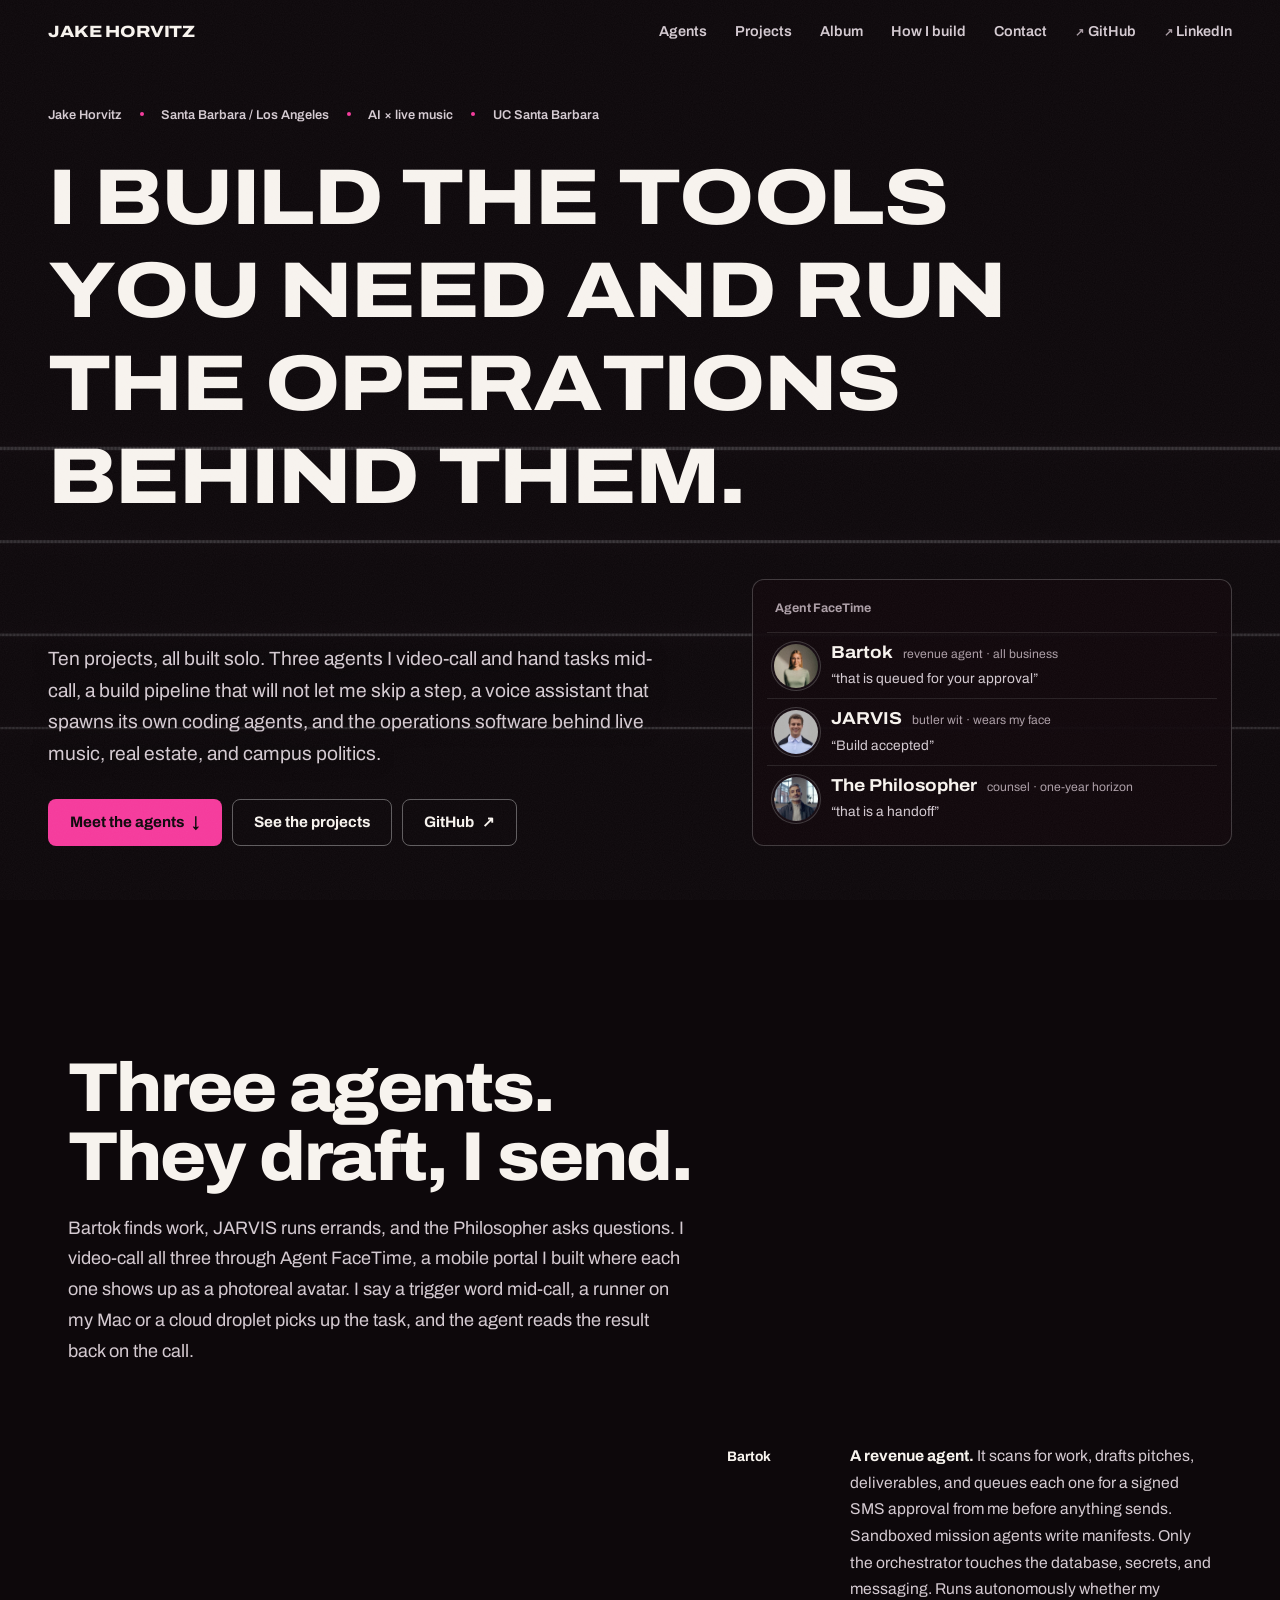
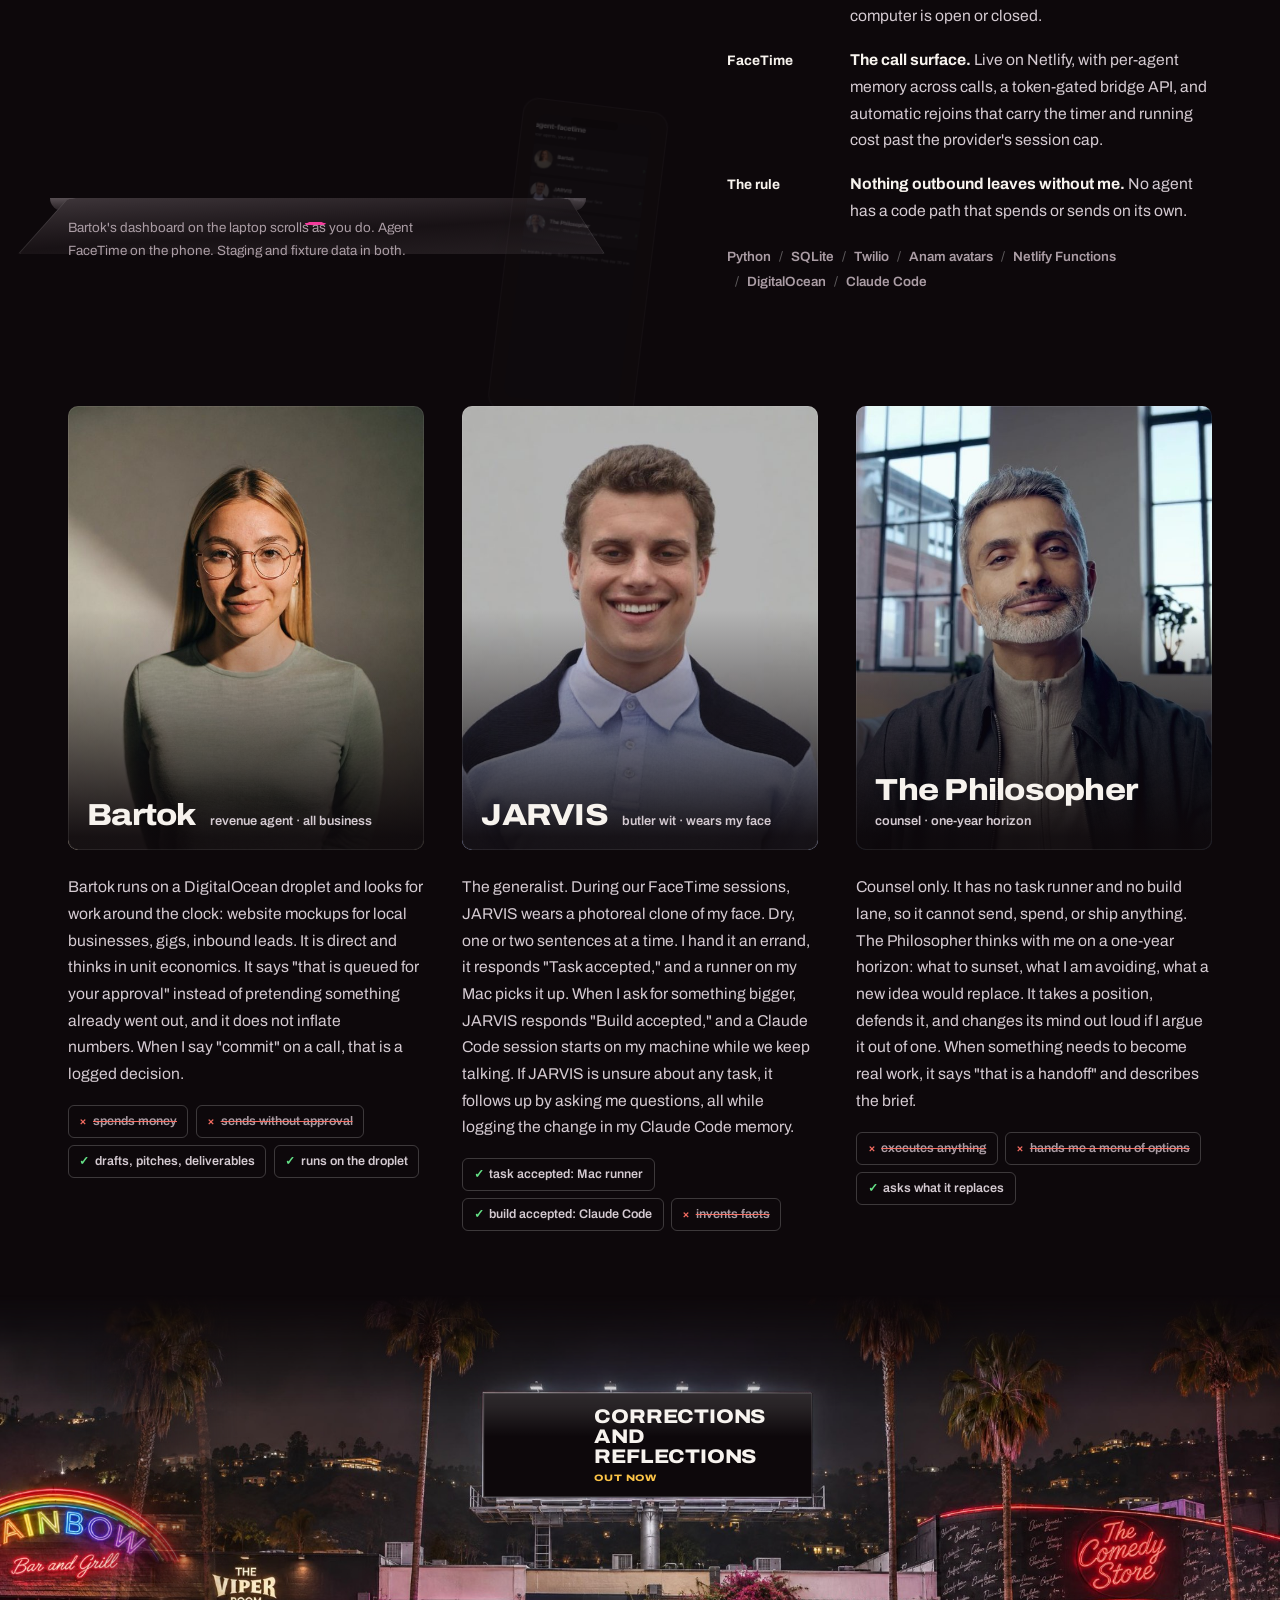
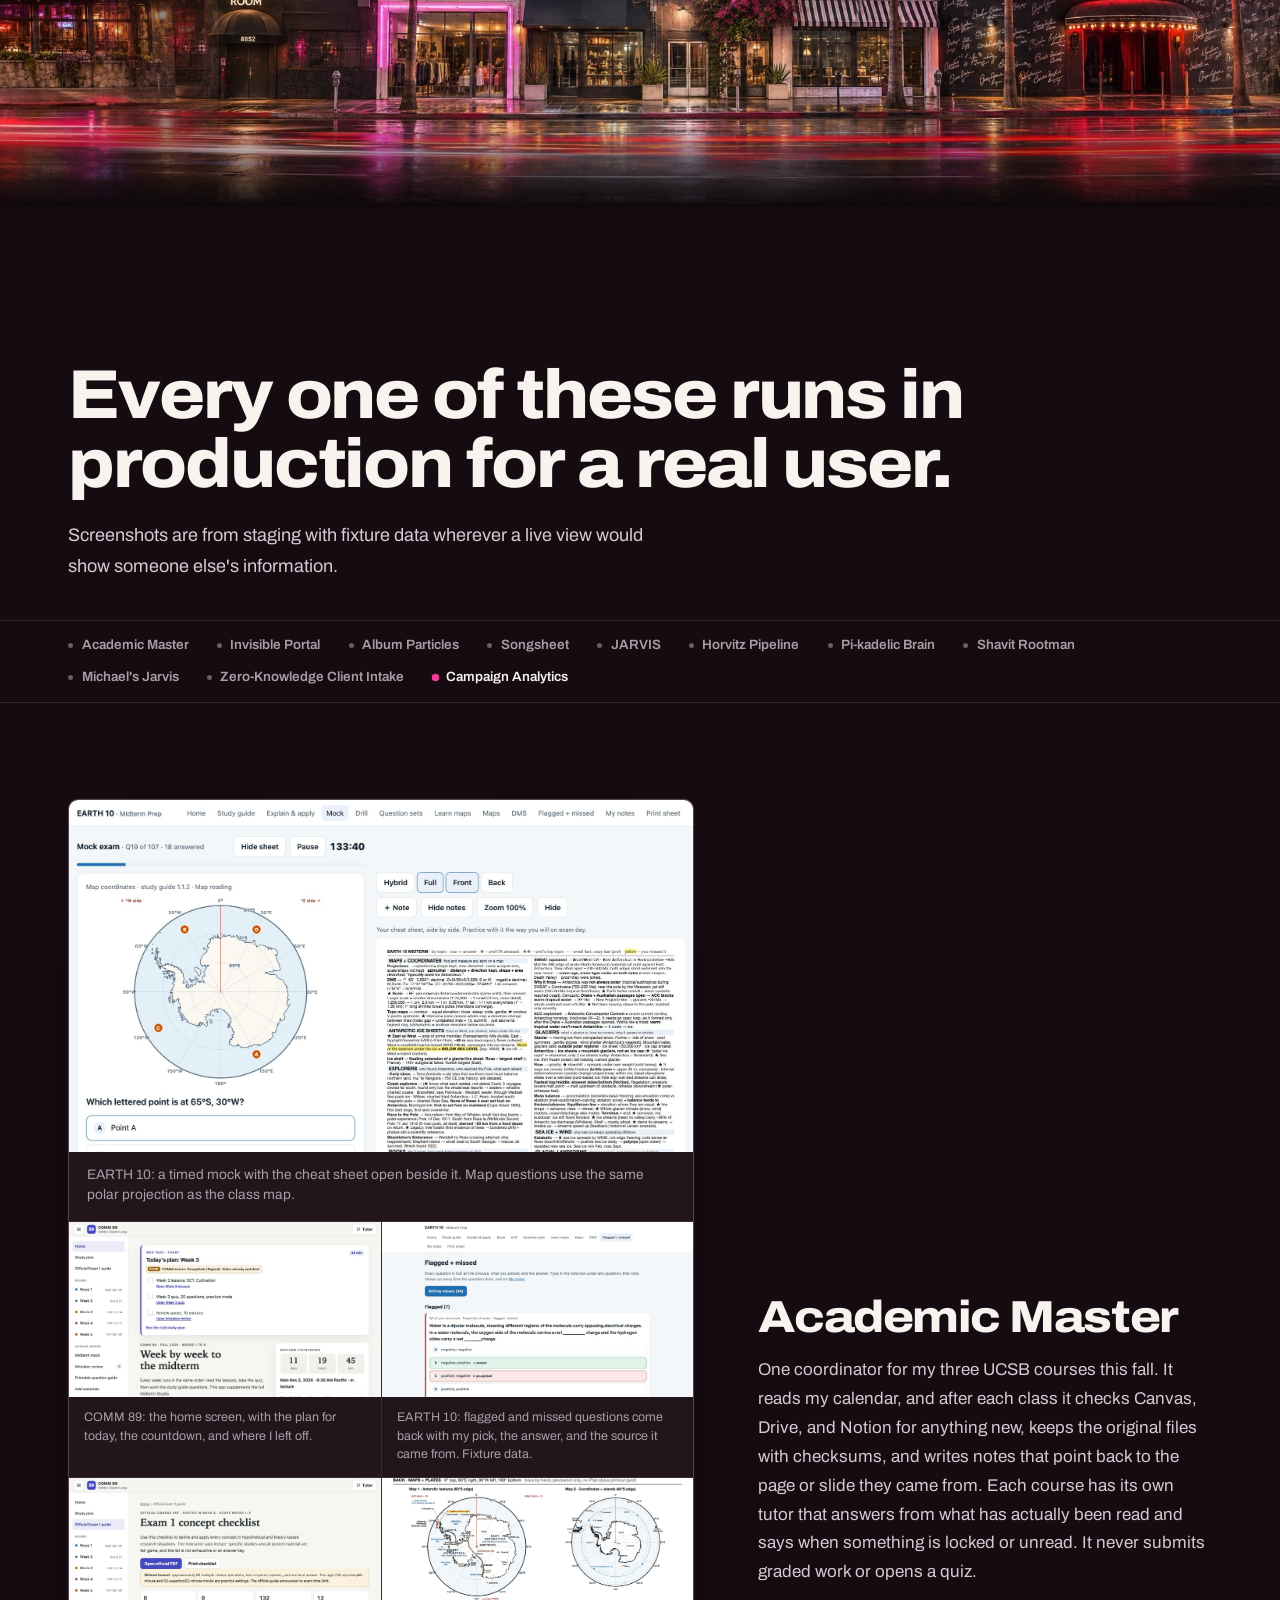
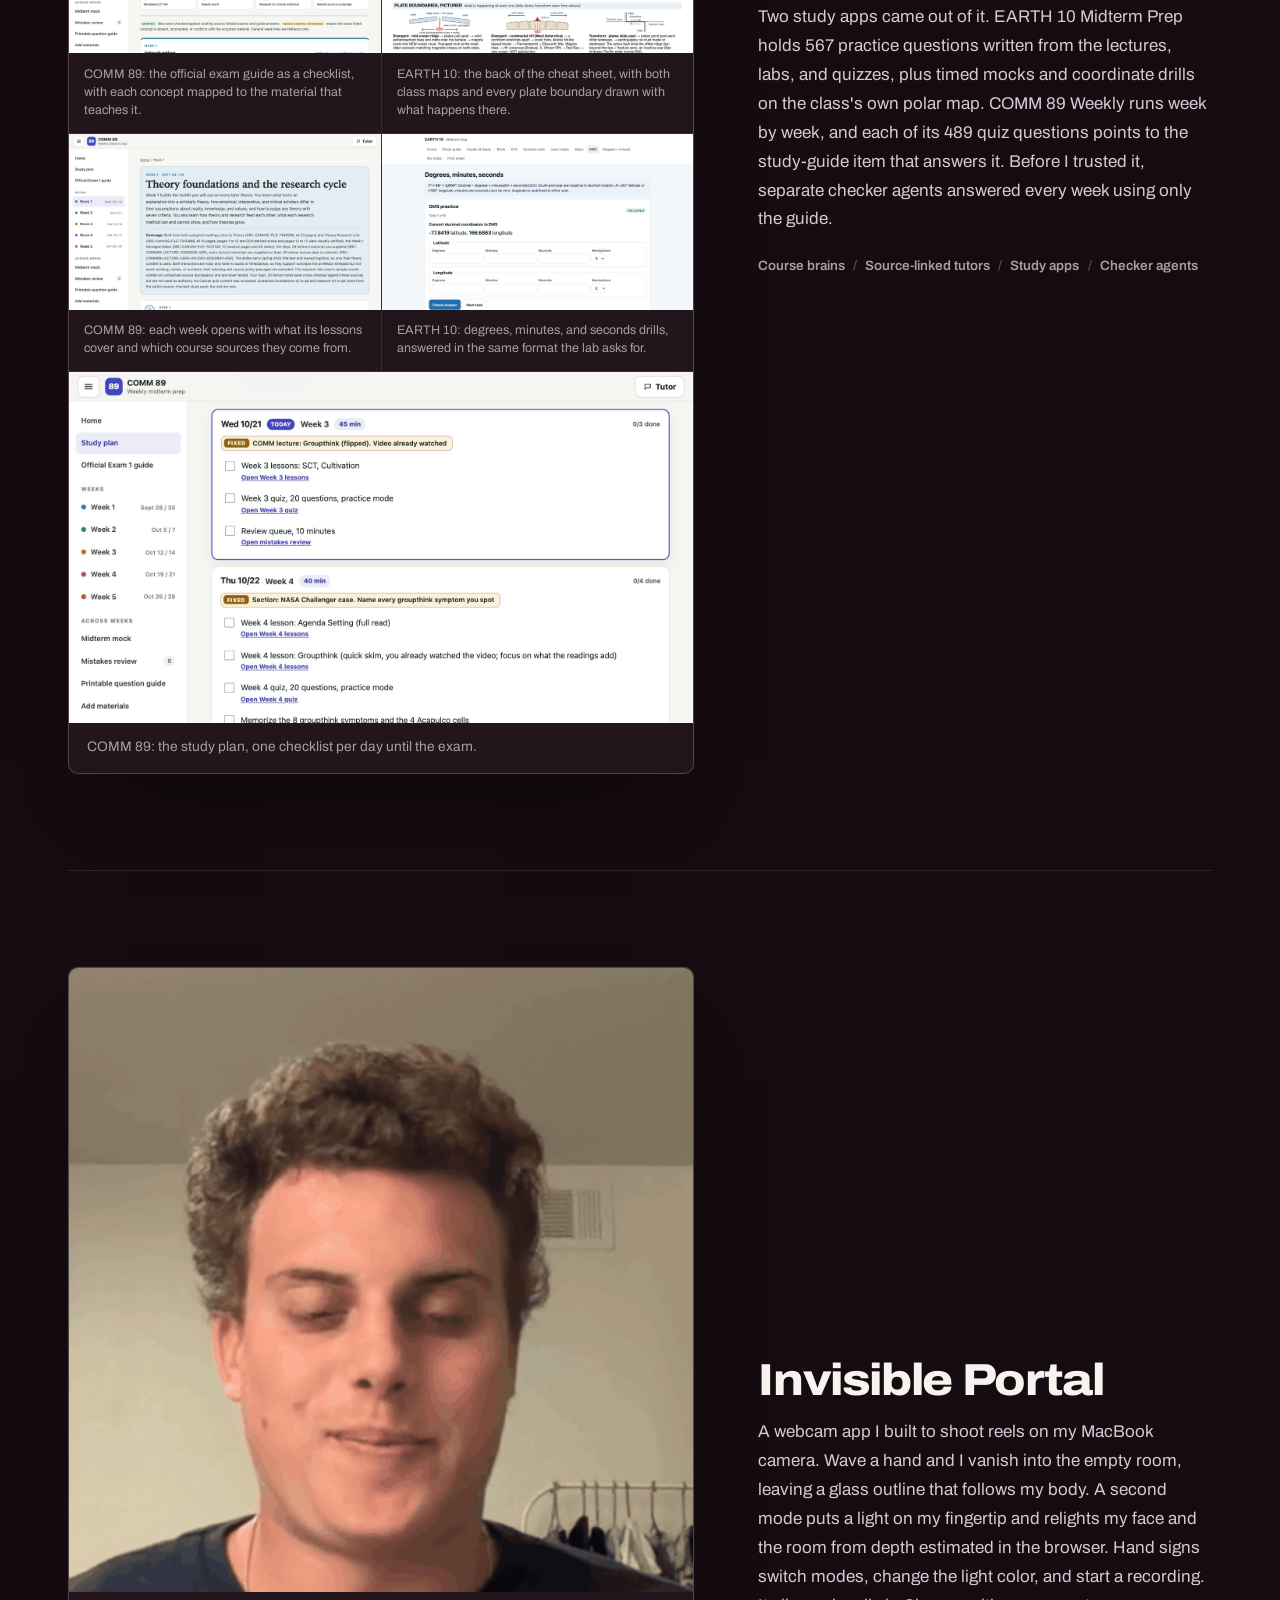
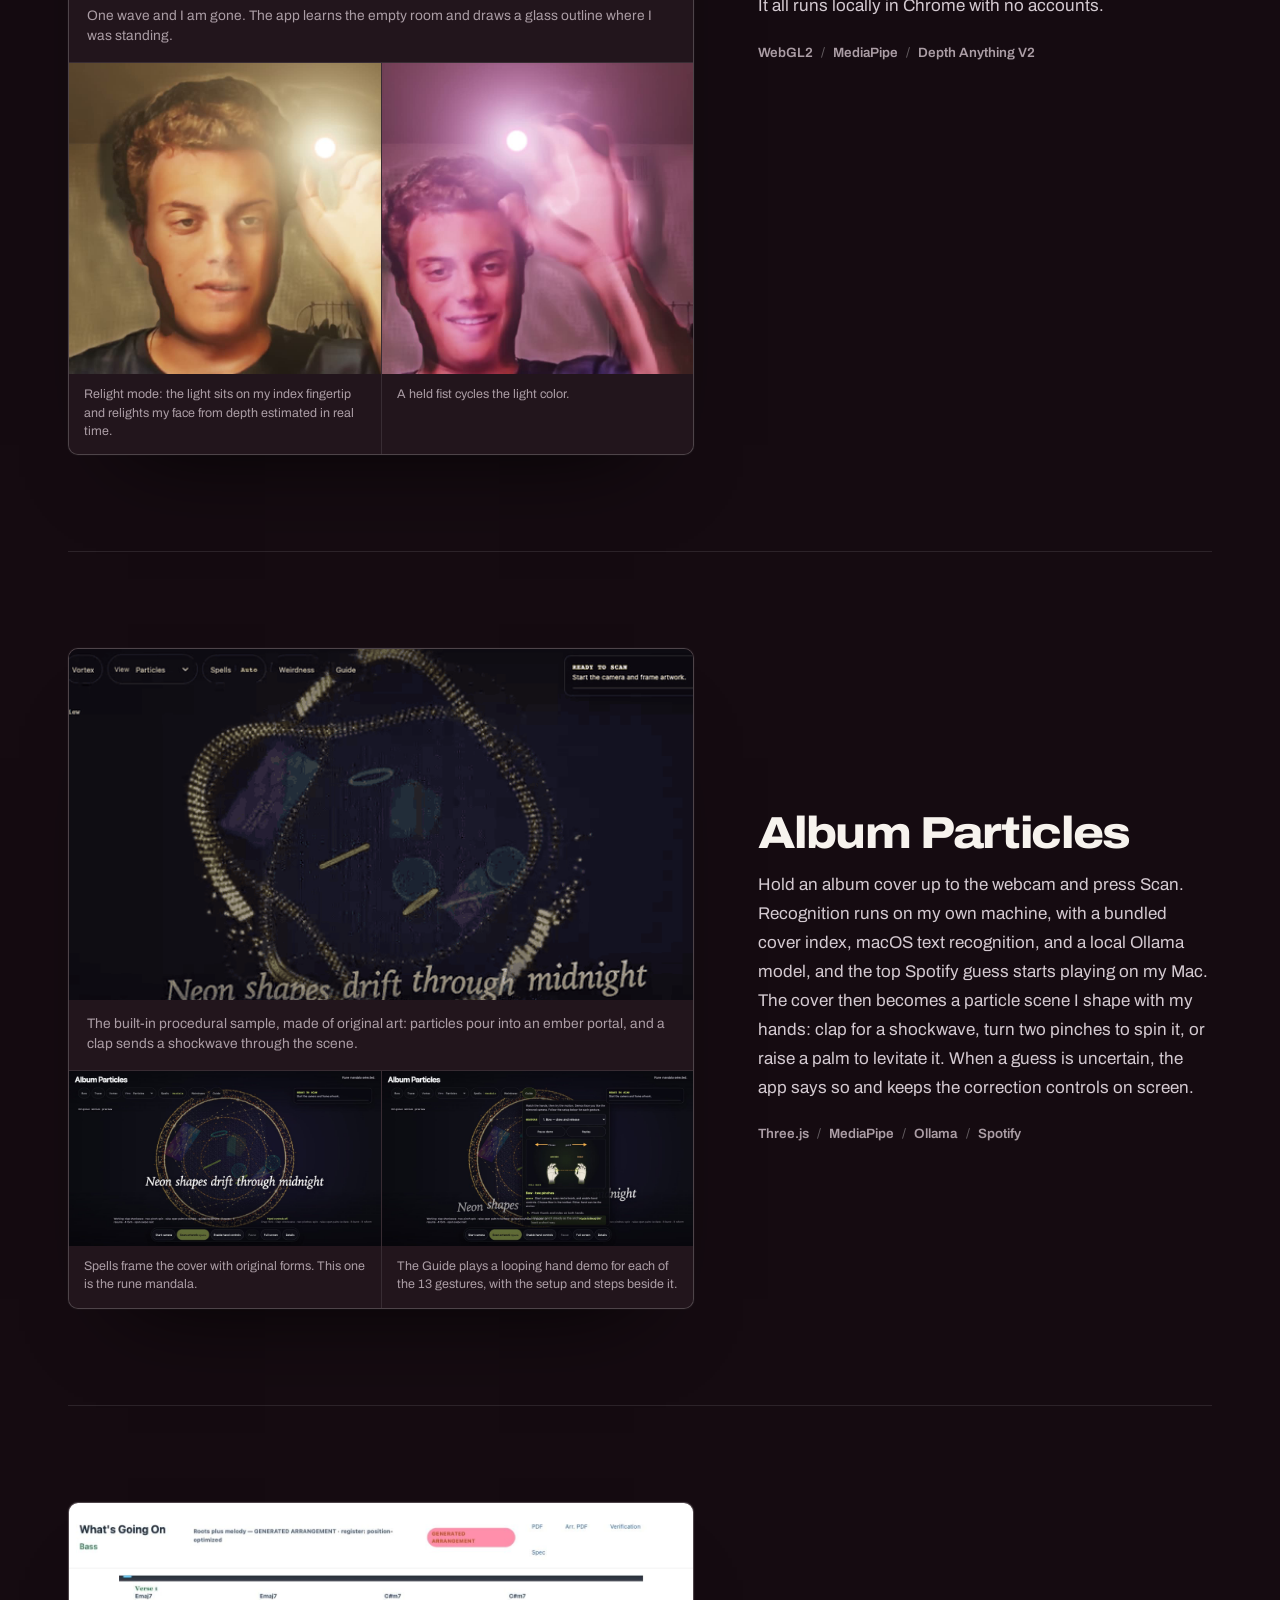
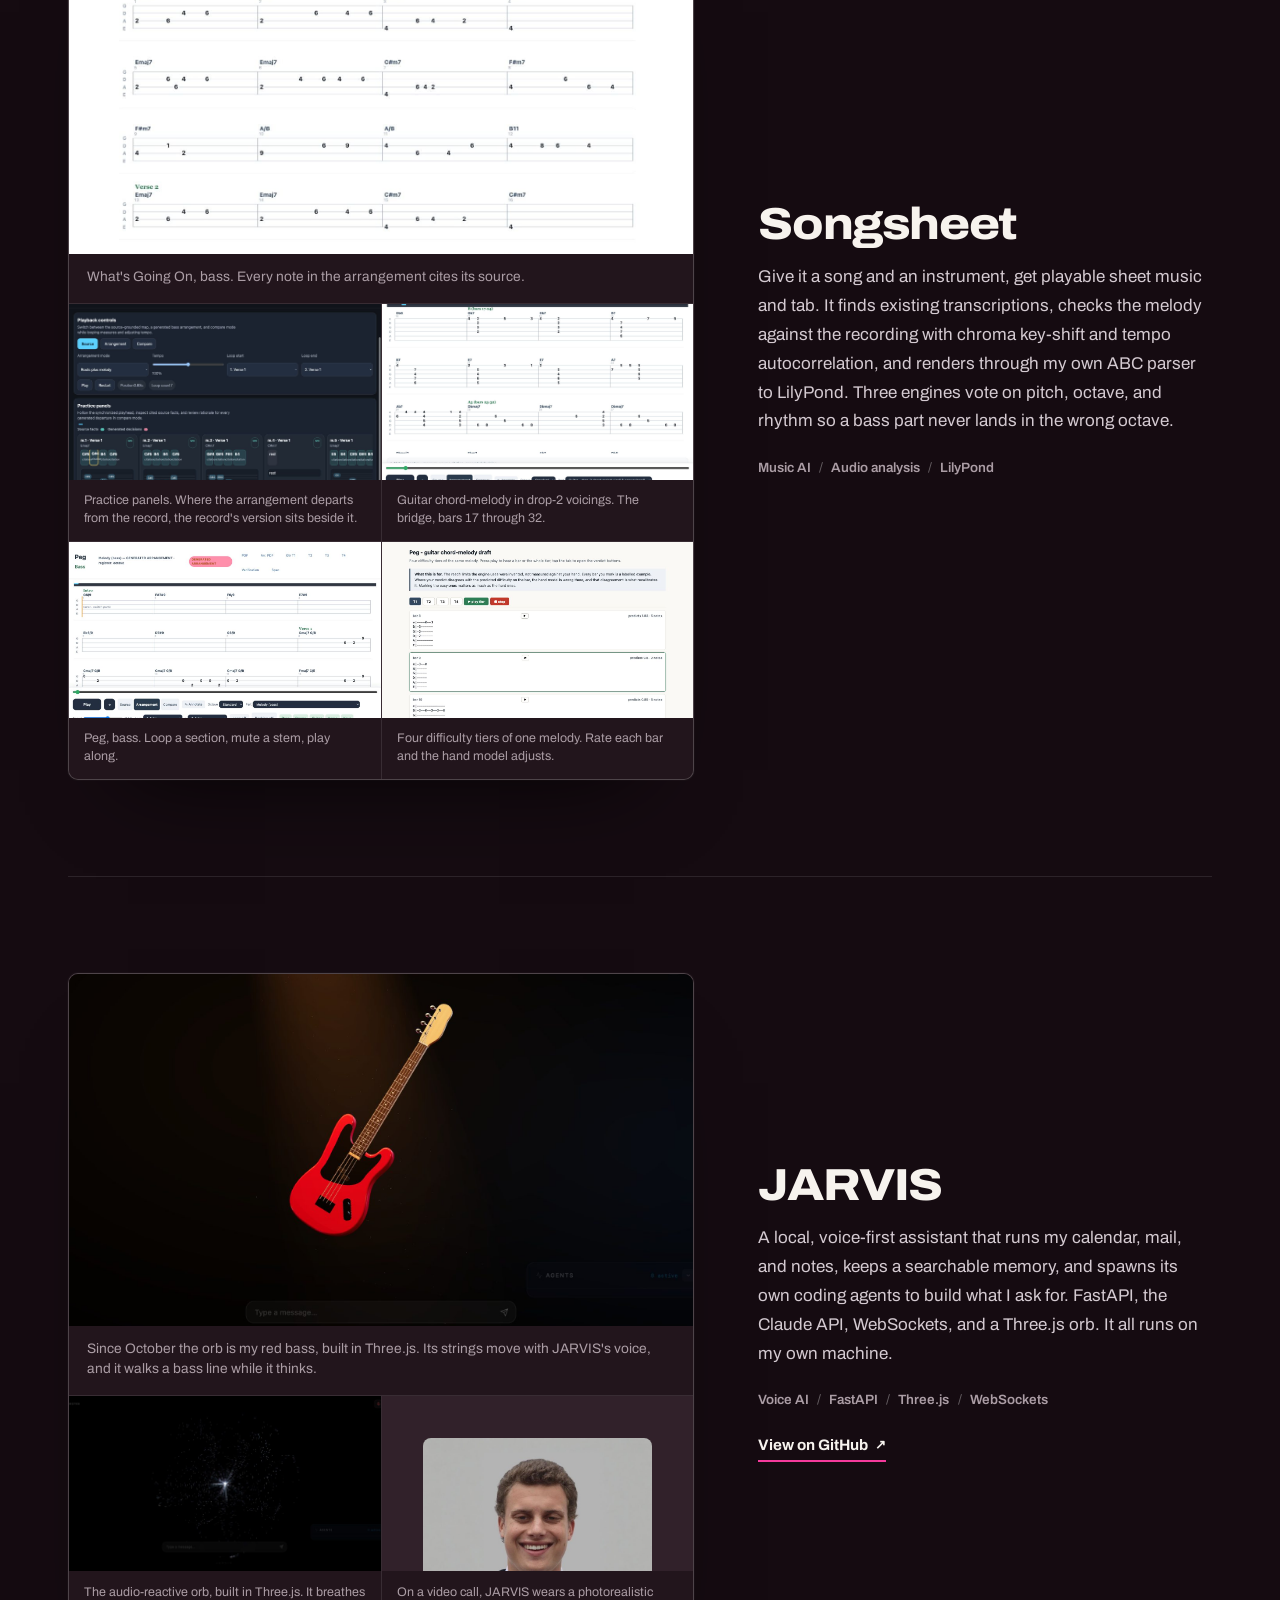
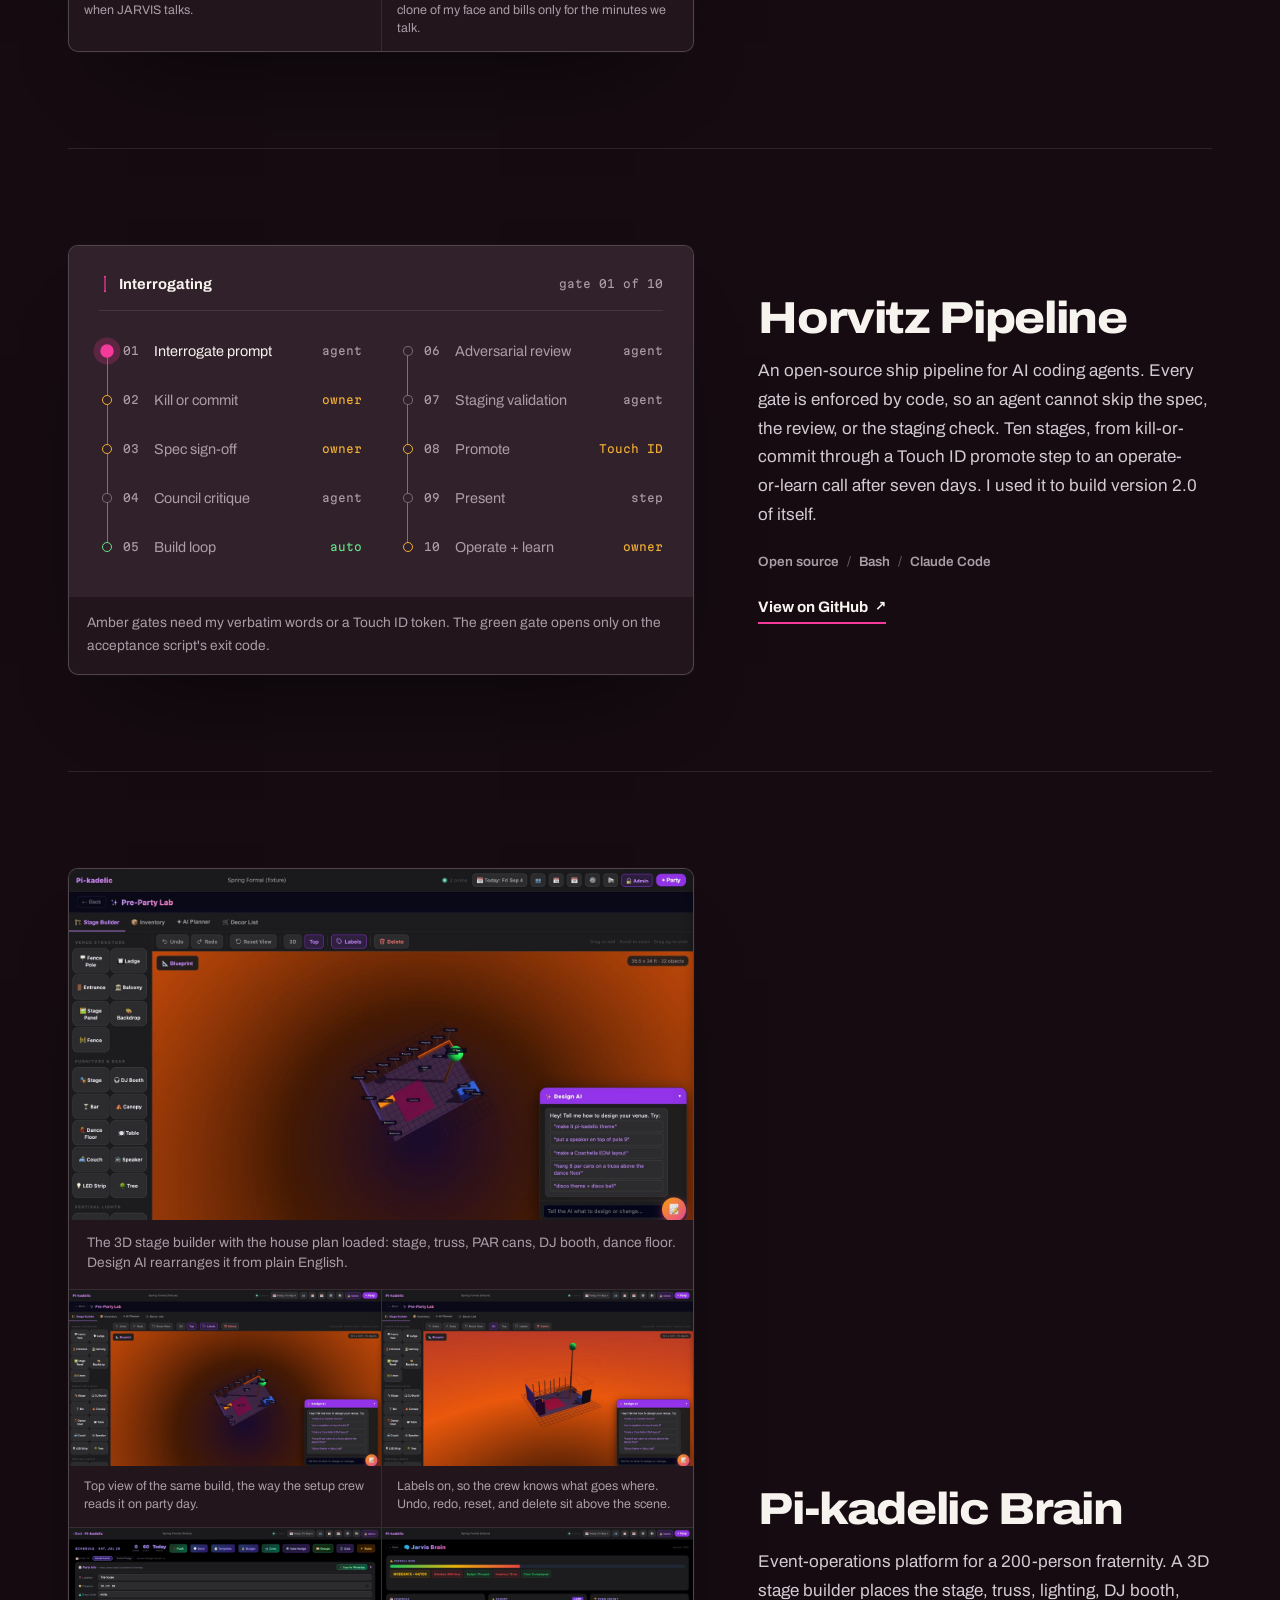
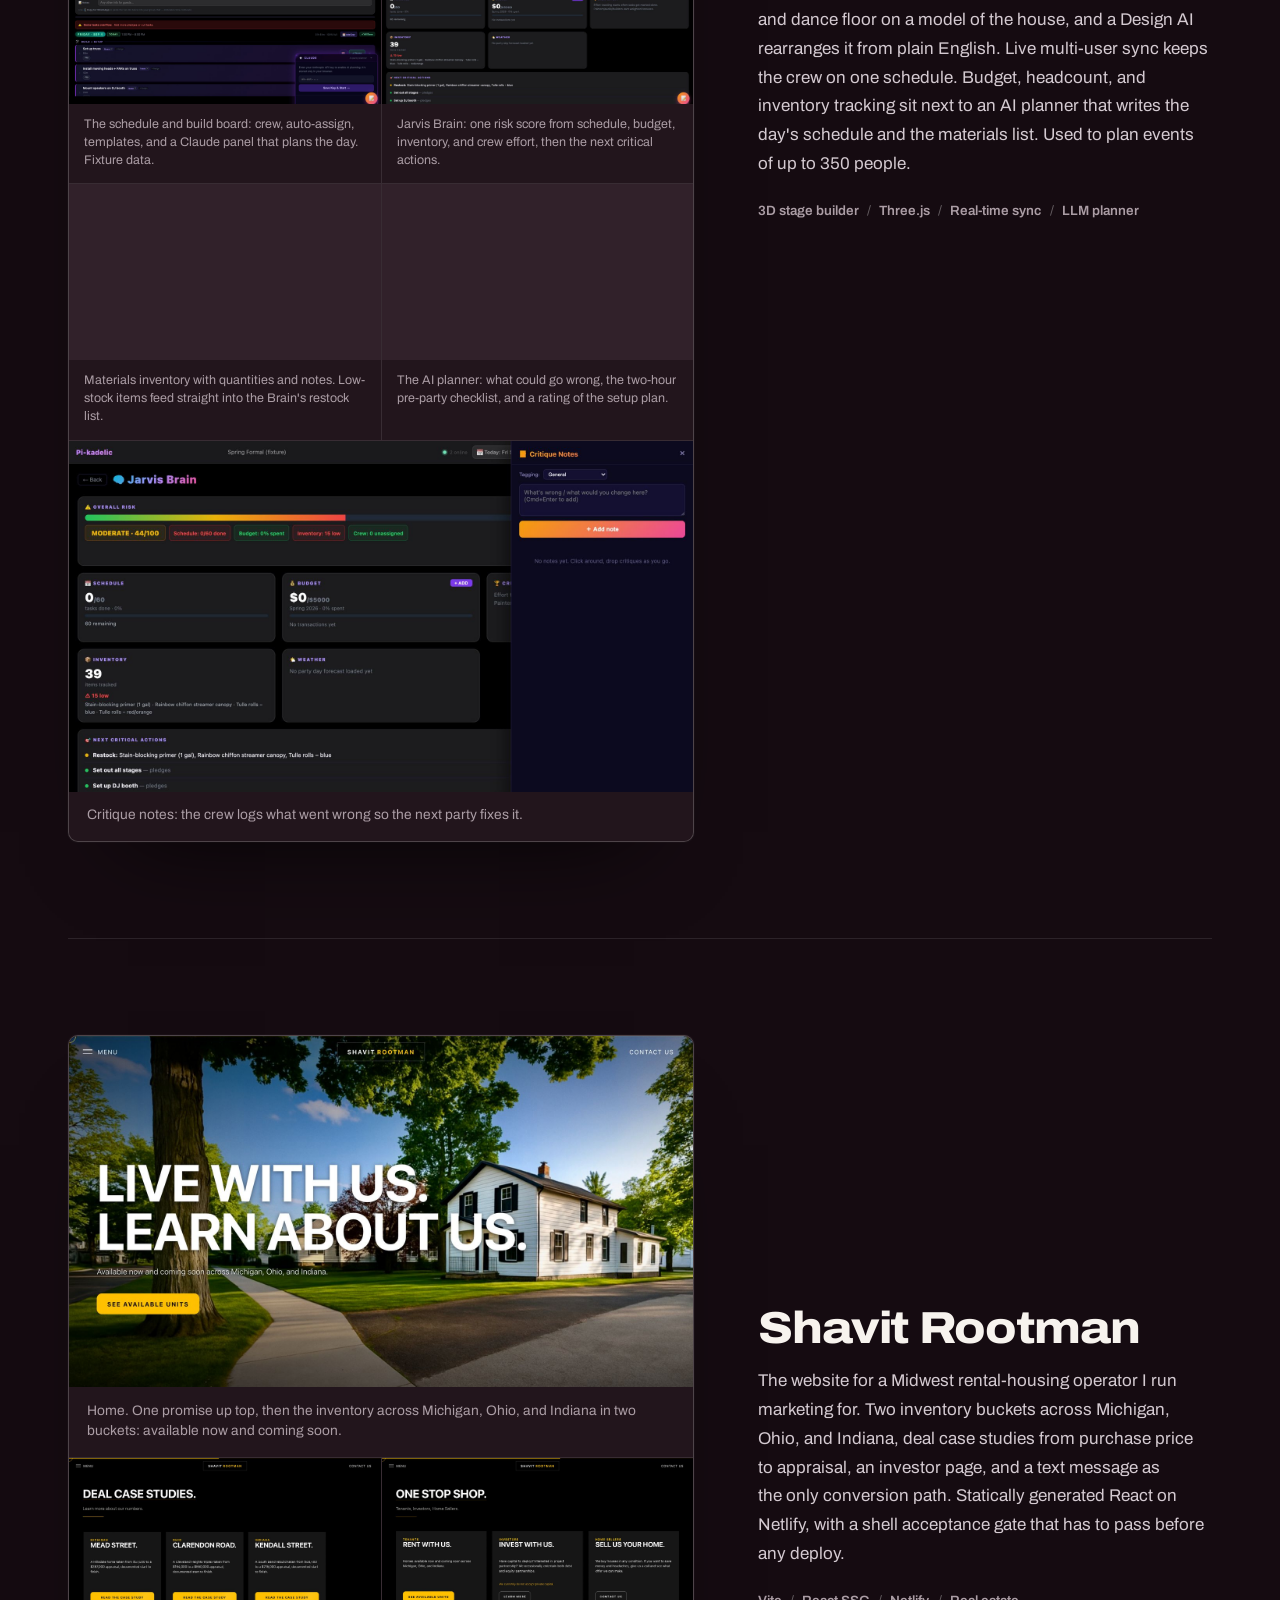
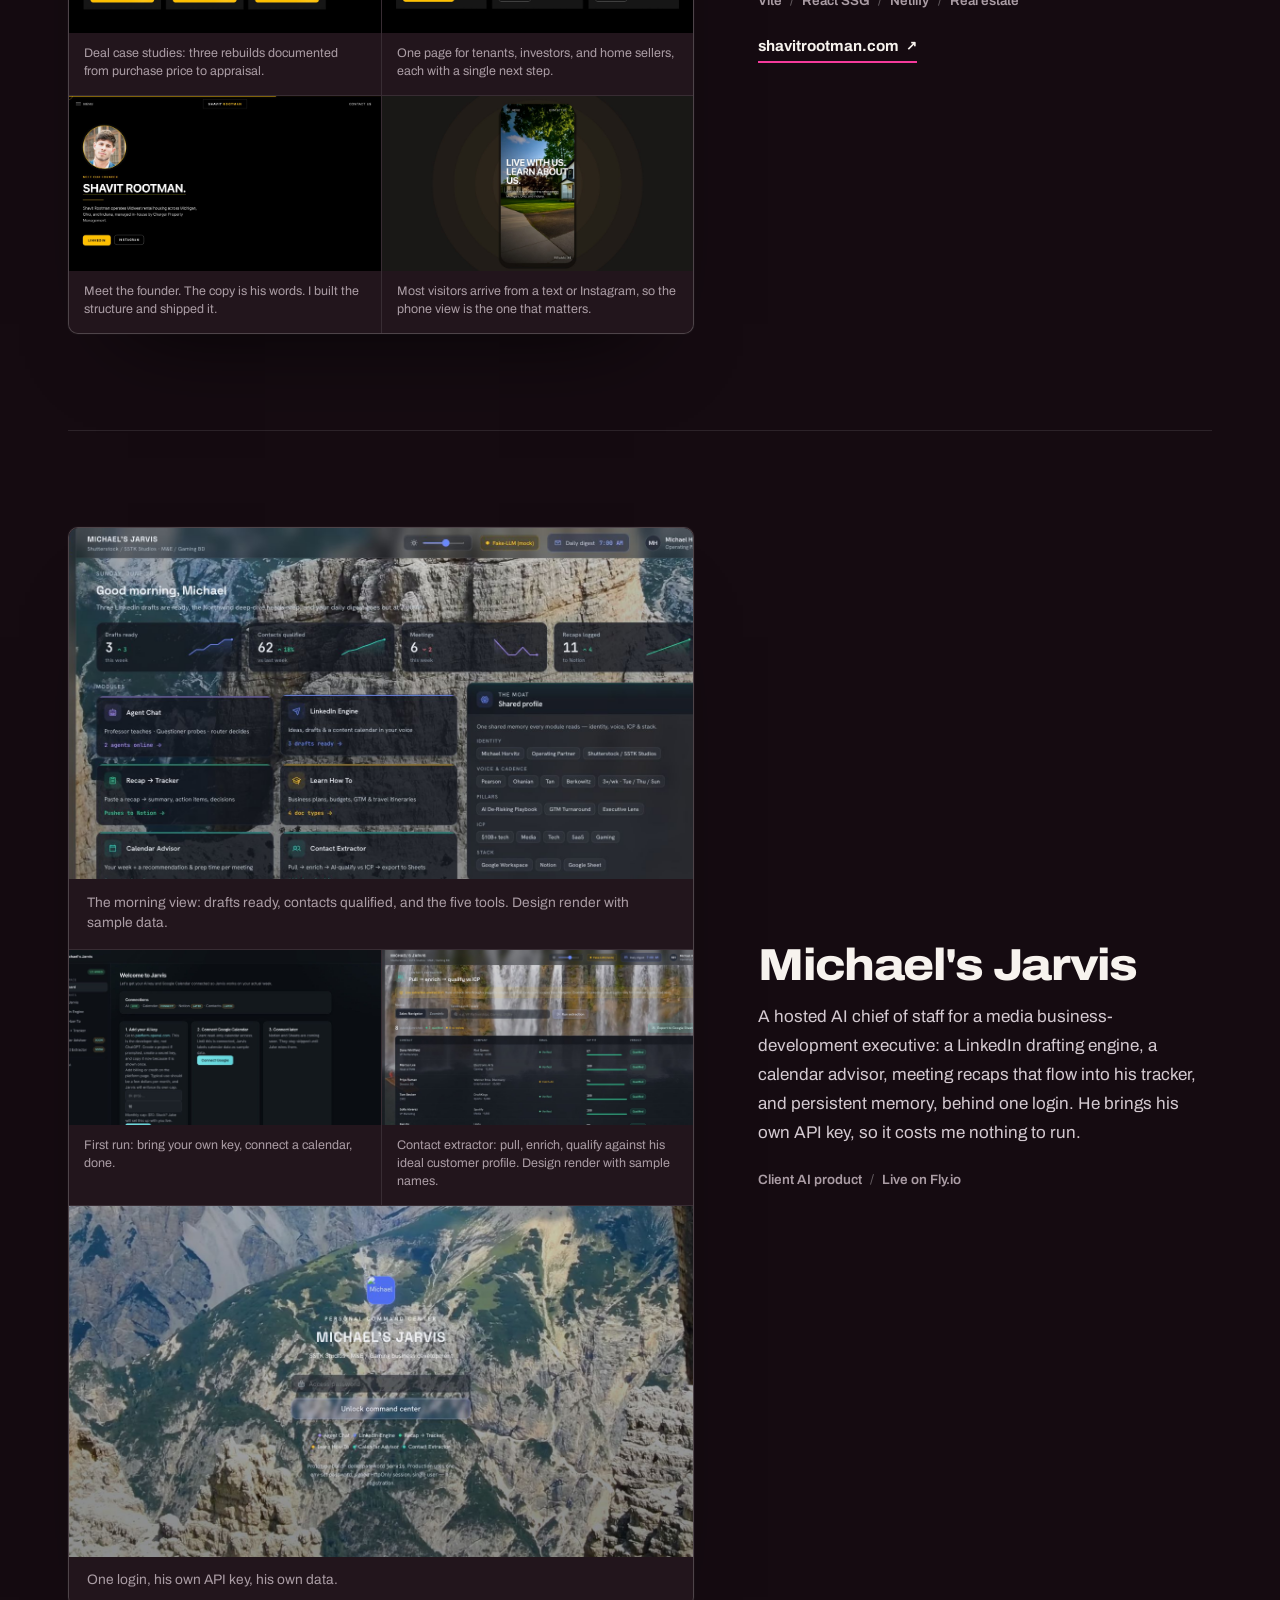
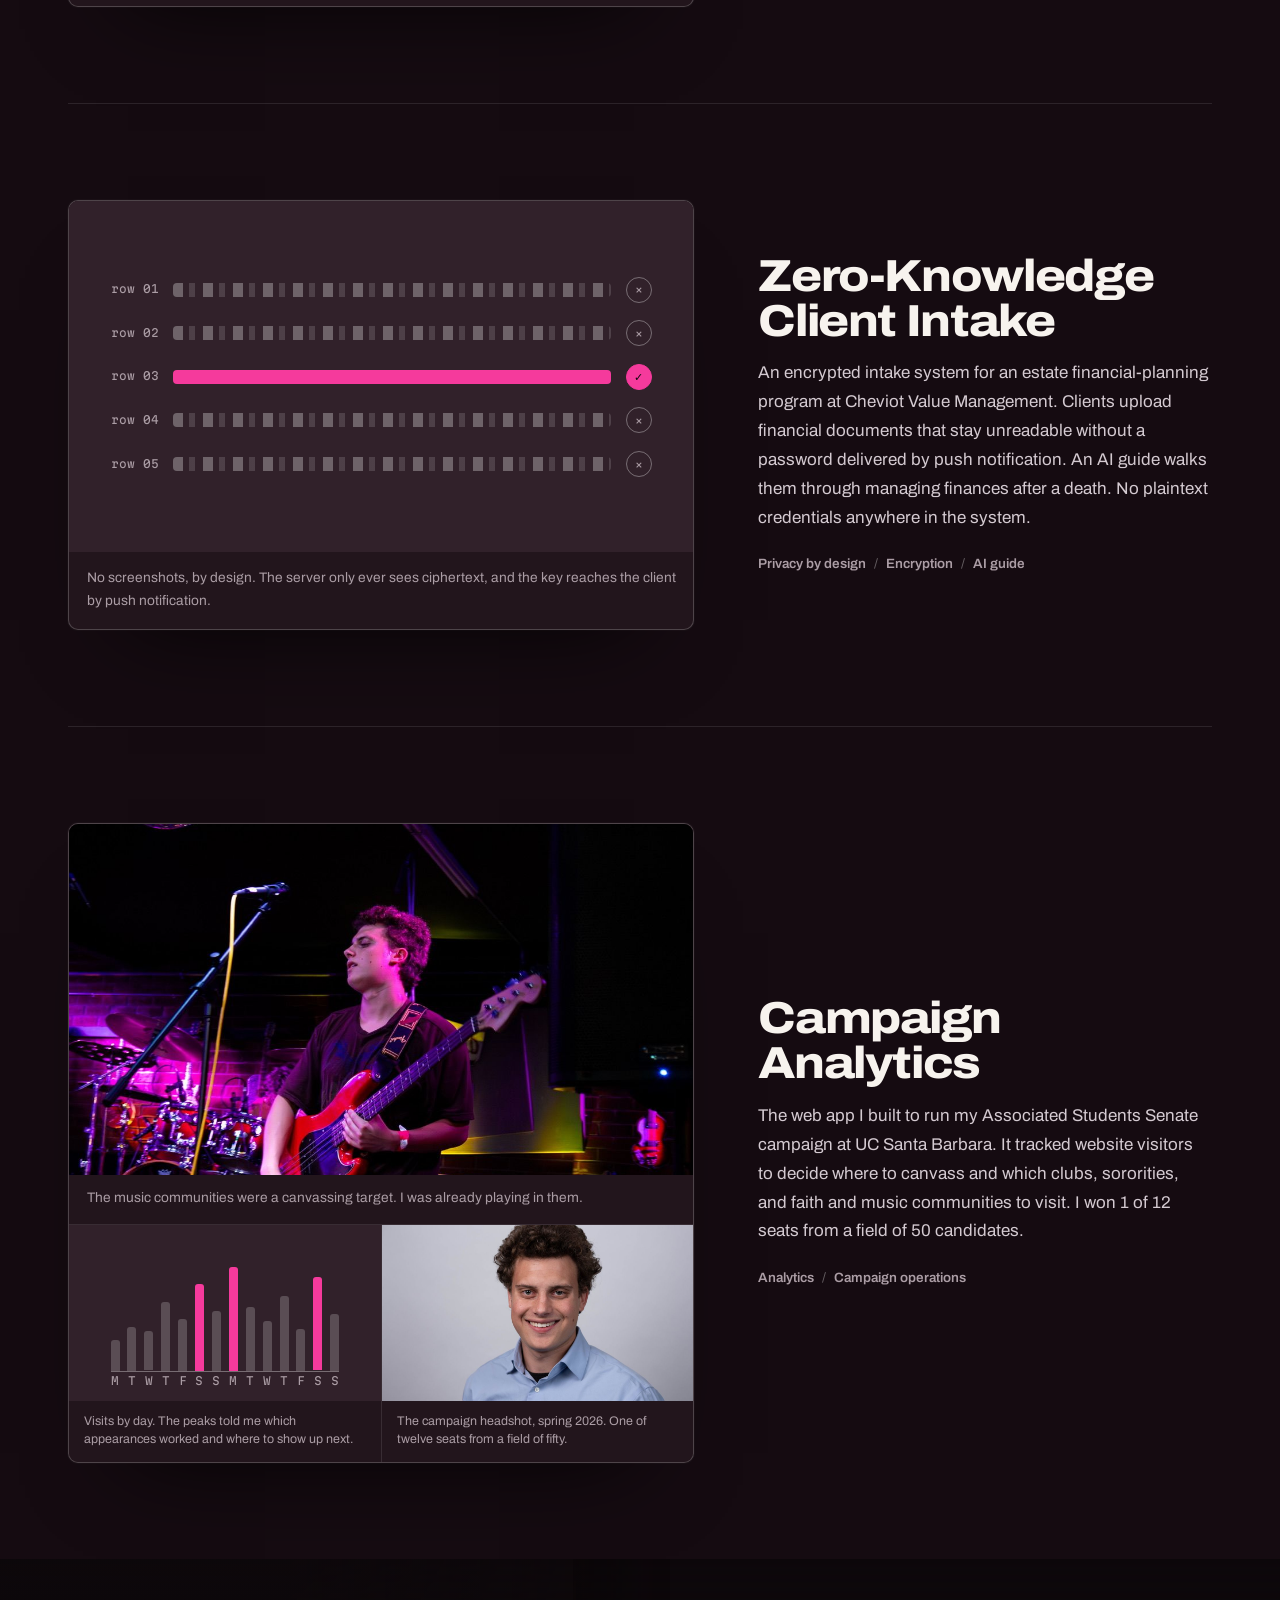
==== commit 6298f316: "Bring the Sunset Strip back as the scene break before Projects Co-Authored-By: Claude <noreply@anthr" ====
--- a/index.html
+++ b/index.html
@@ -221,6 +221,16 @@
   </div>
 </section>
 
+<!-- The Strip outside: one scene break. The street travels sideways as it passes. Decorative. -->
+<div class="band" data-scene="through" aria-hidden="true">
+  <div class="strip"><div class="strip-roll">
+    <div class="strip-shot"><img src="assets/img/strip/strip-west.jpg" alt="" width="1680" height="720" loading="lazy" decoding="async"></div>
+    <div class="strip-shot"><img src="assets/img/strip/strip-east.jpg" alt="" width="1680" height="720" loading="lazy" decoding="async">
+      <div class="billboard"><img src="assets/img/album/cover.jpg" alt="" width="900" height="900" decoding="async"><p><b>Corrections</b><b>and</b><b>Reflections</b><span>Out now</span></p></div>
+    </div>
+  </div></div>
+</div>
+
 <section id="projects" class="sec projects">
   <div class="wrap">
     <div class="sec-head rv">
--- a/styles.css
+++ b/styles.css
@@ -564,6 +564,27 @@
   .sec-head h2, .proj-body h3, .agent h3 { font-stretch: 100%; }
 }
 
+/* ---------- Scene break: the Strip outside ----------
+   The street travels sideways as the break passes (js/scenes.js sets --p). Nothing sits on top of the photo. */
+.band { position: relative; z-index: 1; overflow: clip; }
+.strip {
+  height: clamp(220px, 40vw, 580px); overflow: hidden;
+  -webkit-mask-image: linear-gradient(180deg, transparent, #000 22%, #000 84%, transparent); mask-image: linear-gradient(180deg, transparent, #000 22%, #000 84%, transparent);
+}
+.strip-roll { display: flex; width: max-content; height: 100%; transform: translate3d(calc(var(--p) * (100vw - 100%)), 0, 0); will-change: transform; }
+.strip-shot { position: relative; flex: none; height: 100%; aspect-ratio: 21 / 9; }
+.strip-shot > img { width: 100%; height: 100%; object-fit: cover; }
+.strip-shot + .strip-shot { margin-left: -12vw; -webkit-mask-image: linear-gradient(90deg, transparent, #000 12vw); mask-image: linear-gradient(90deg, transparent, #000 12vw); }
+/* The album is printed on the blank billboard in the second view. Its box is placed over the billboard face, and the type scales with it. */
+.billboard {
+  position: absolute; left: 33.3%; top: 19.2%; width: 27.5%; height: 20.3%; container-type: size; overflow: hidden;
+  display: flex; align-items: stretch; background: #0d080b; box-shadow: inset 0 0 0 1px oklch(100% 0 0 / 0.14);
+}
+.billboard::after { content: ""; position: absolute; inset: 0; pointer-events: none; background: linear-gradient(180deg, oklch(100% 0 0 / 0.16), transparent 42%); }
+.billboard img { flex: none; height: 100%; width: auto; aspect-ratio: 1; object-fit: cover; }
+.billboard p { flex: 1; min-width: 0; display: flex; flex-direction: column; justify-content: center; padding-inline: 7cqh; color: var(--tx); font-weight: 800; font-stretch: 112%; text-transform: uppercase; line-height: 1; }
+.billboard b { font-weight: inherit; font-size: 19cqh; letter-spacing: -0.01em; }
+.billboard span { margin-top: 7cqh; font-size: 9cqh; font-stretch: 125%; letter-spacing: 0.06em; color: var(--gold); }
 /* ---------- The record ---------- */
 .album { overflow: clip; }
 .album-grid { display: grid; grid-template-columns: minmax(0, 1fr) minmax(0, 1.05fr); gap: clamp(2.5rem, 6vw, 5.5rem); align-items: center; }
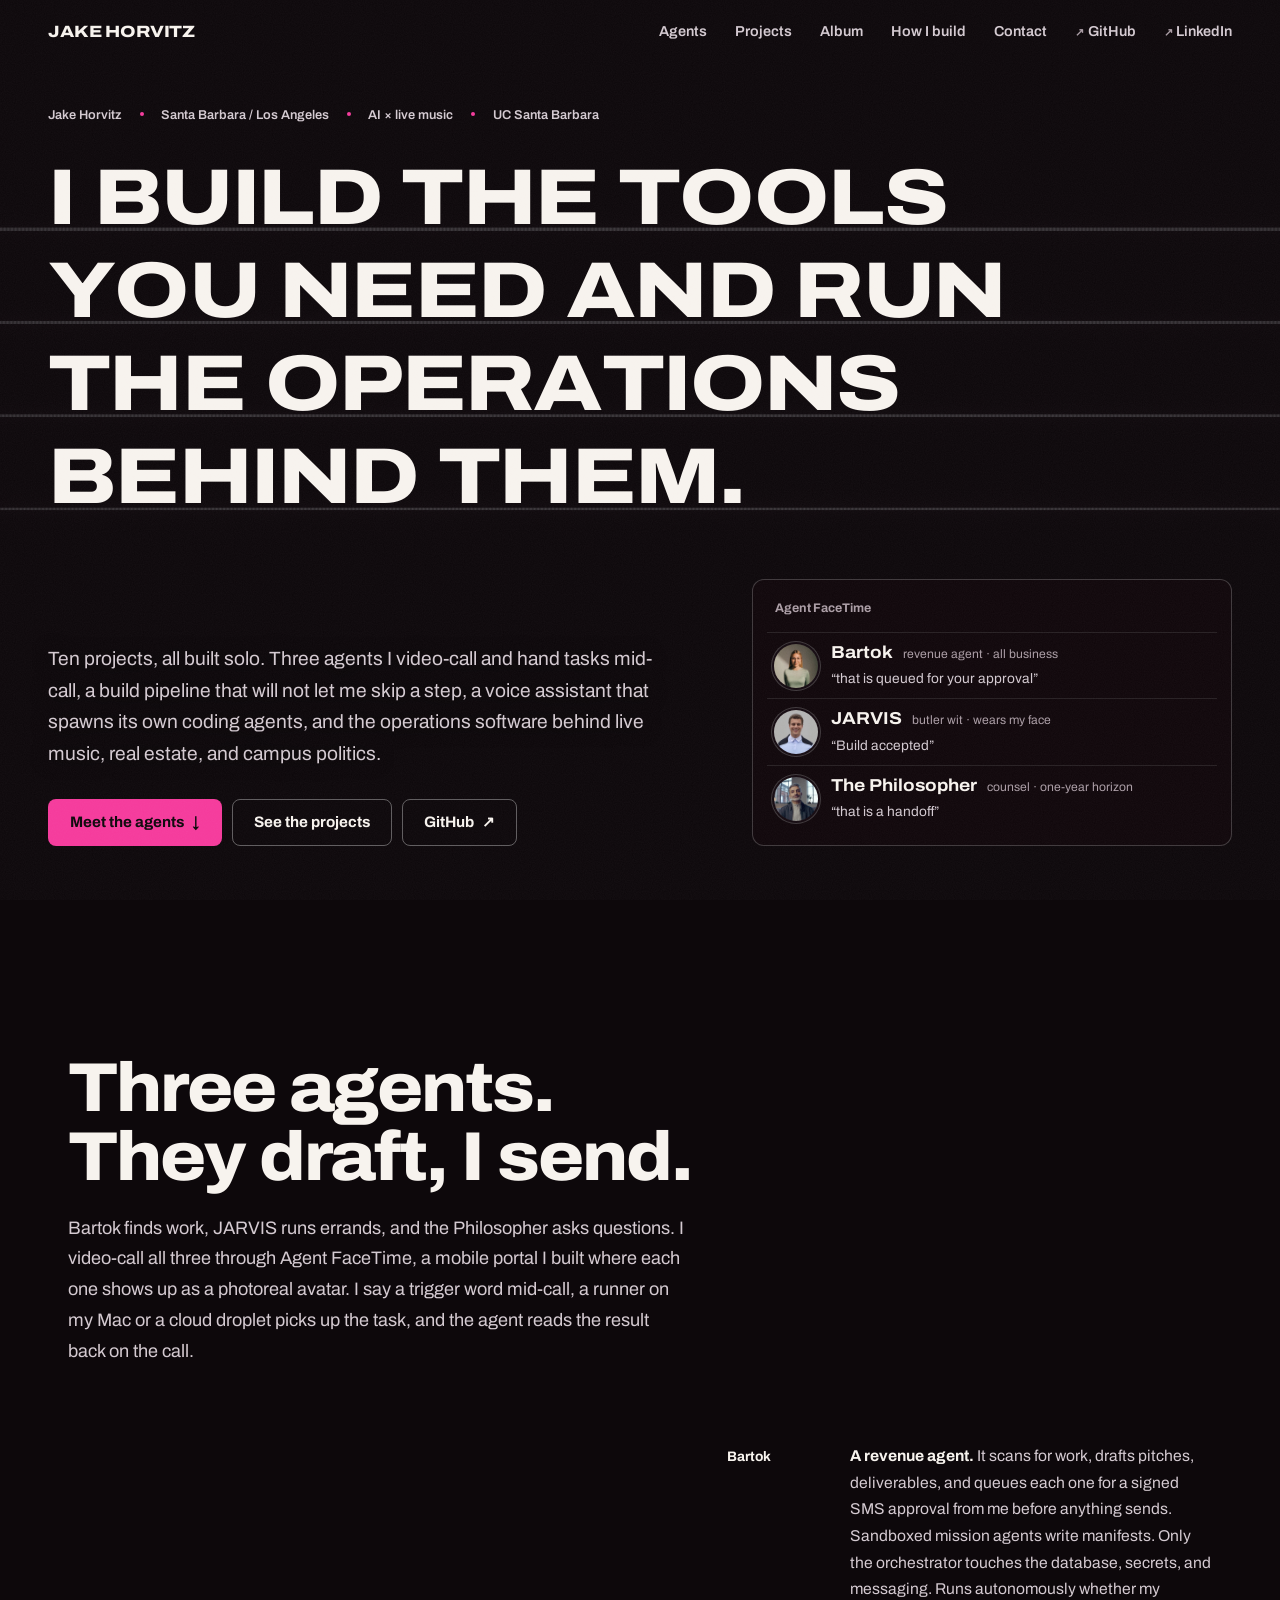
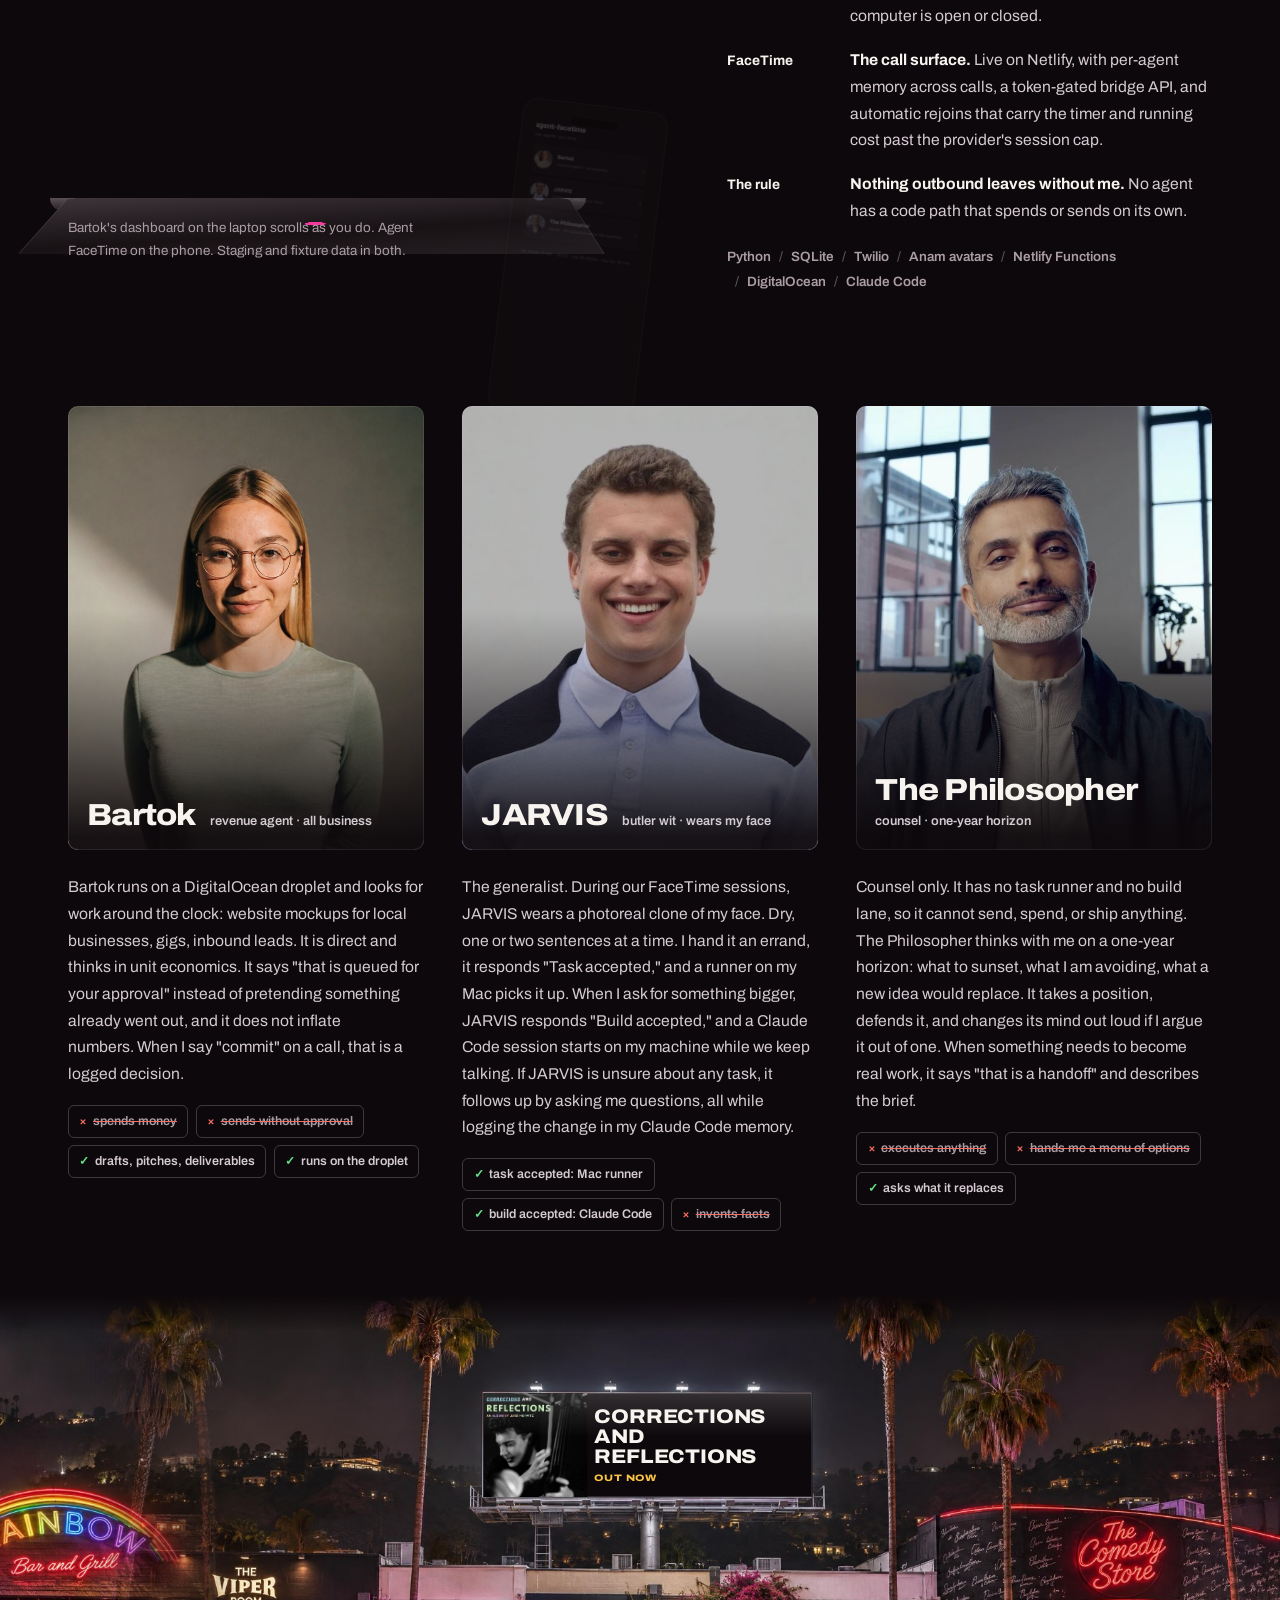
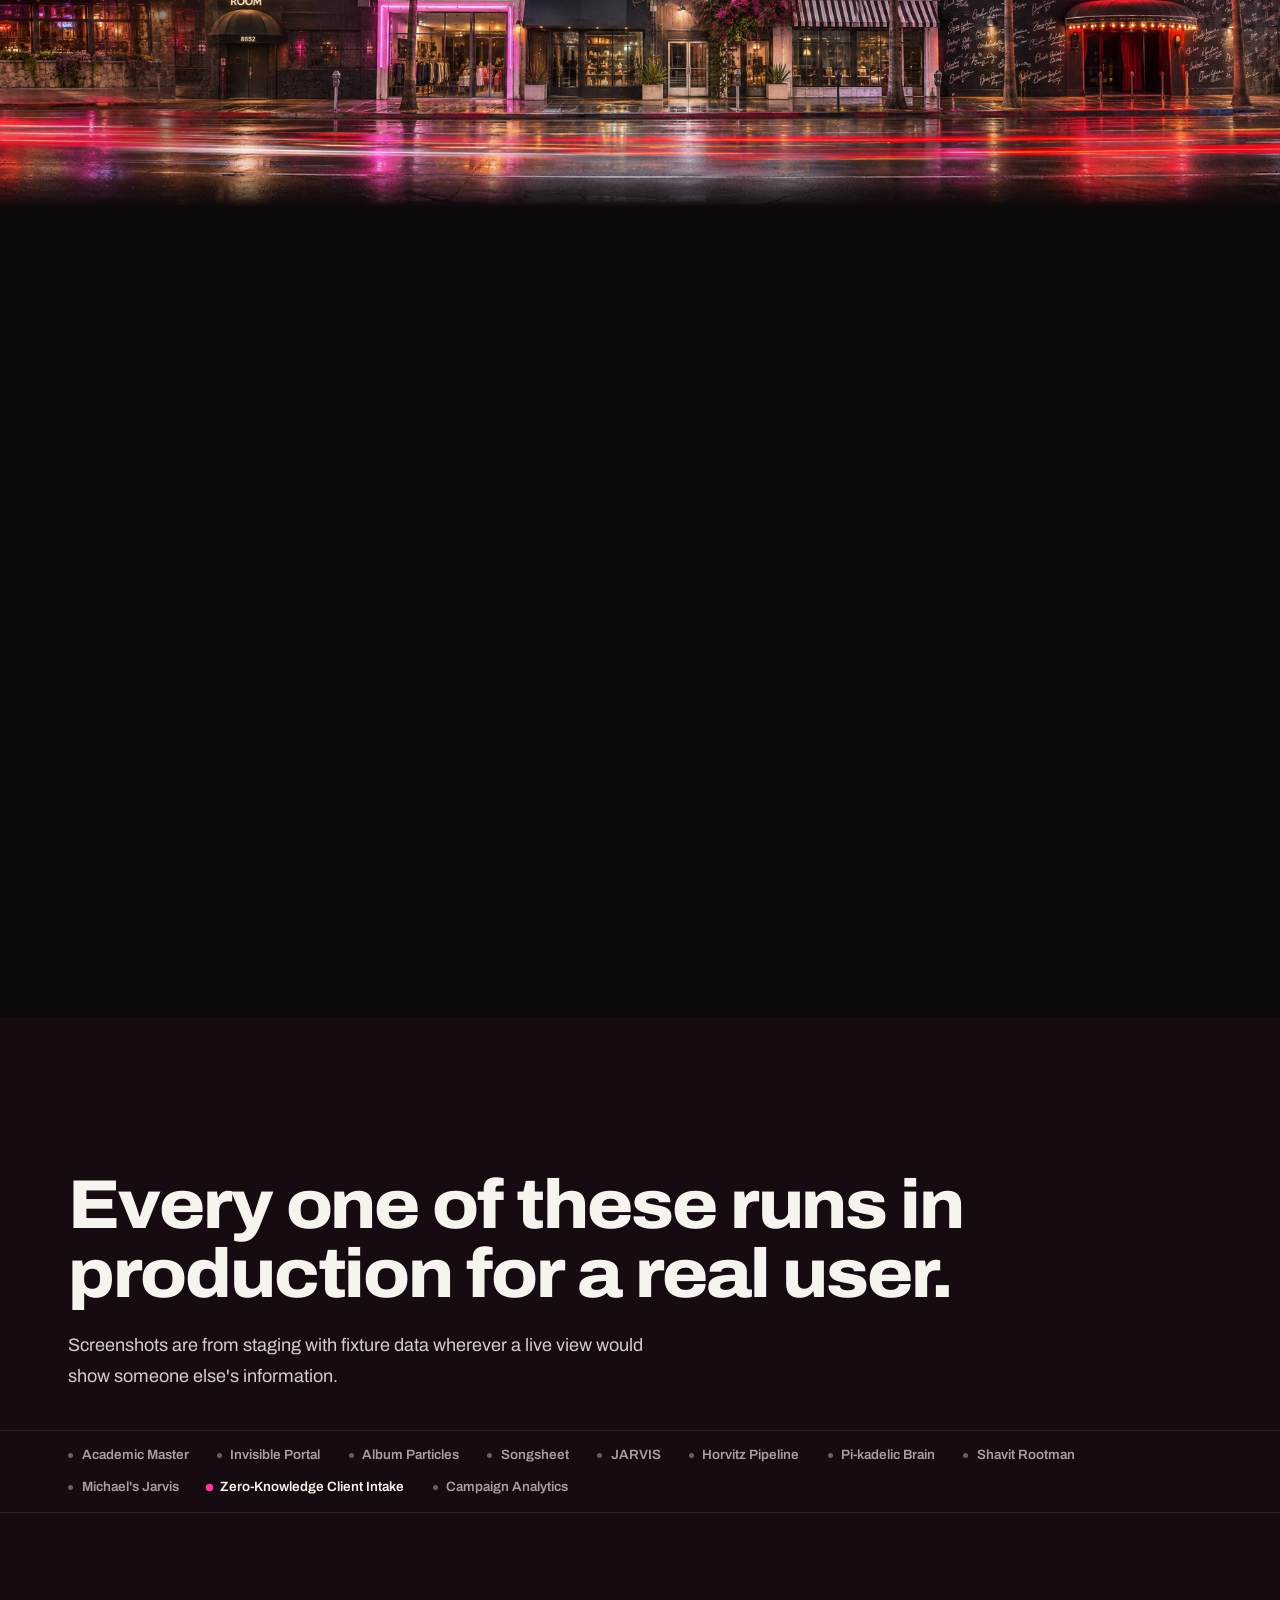
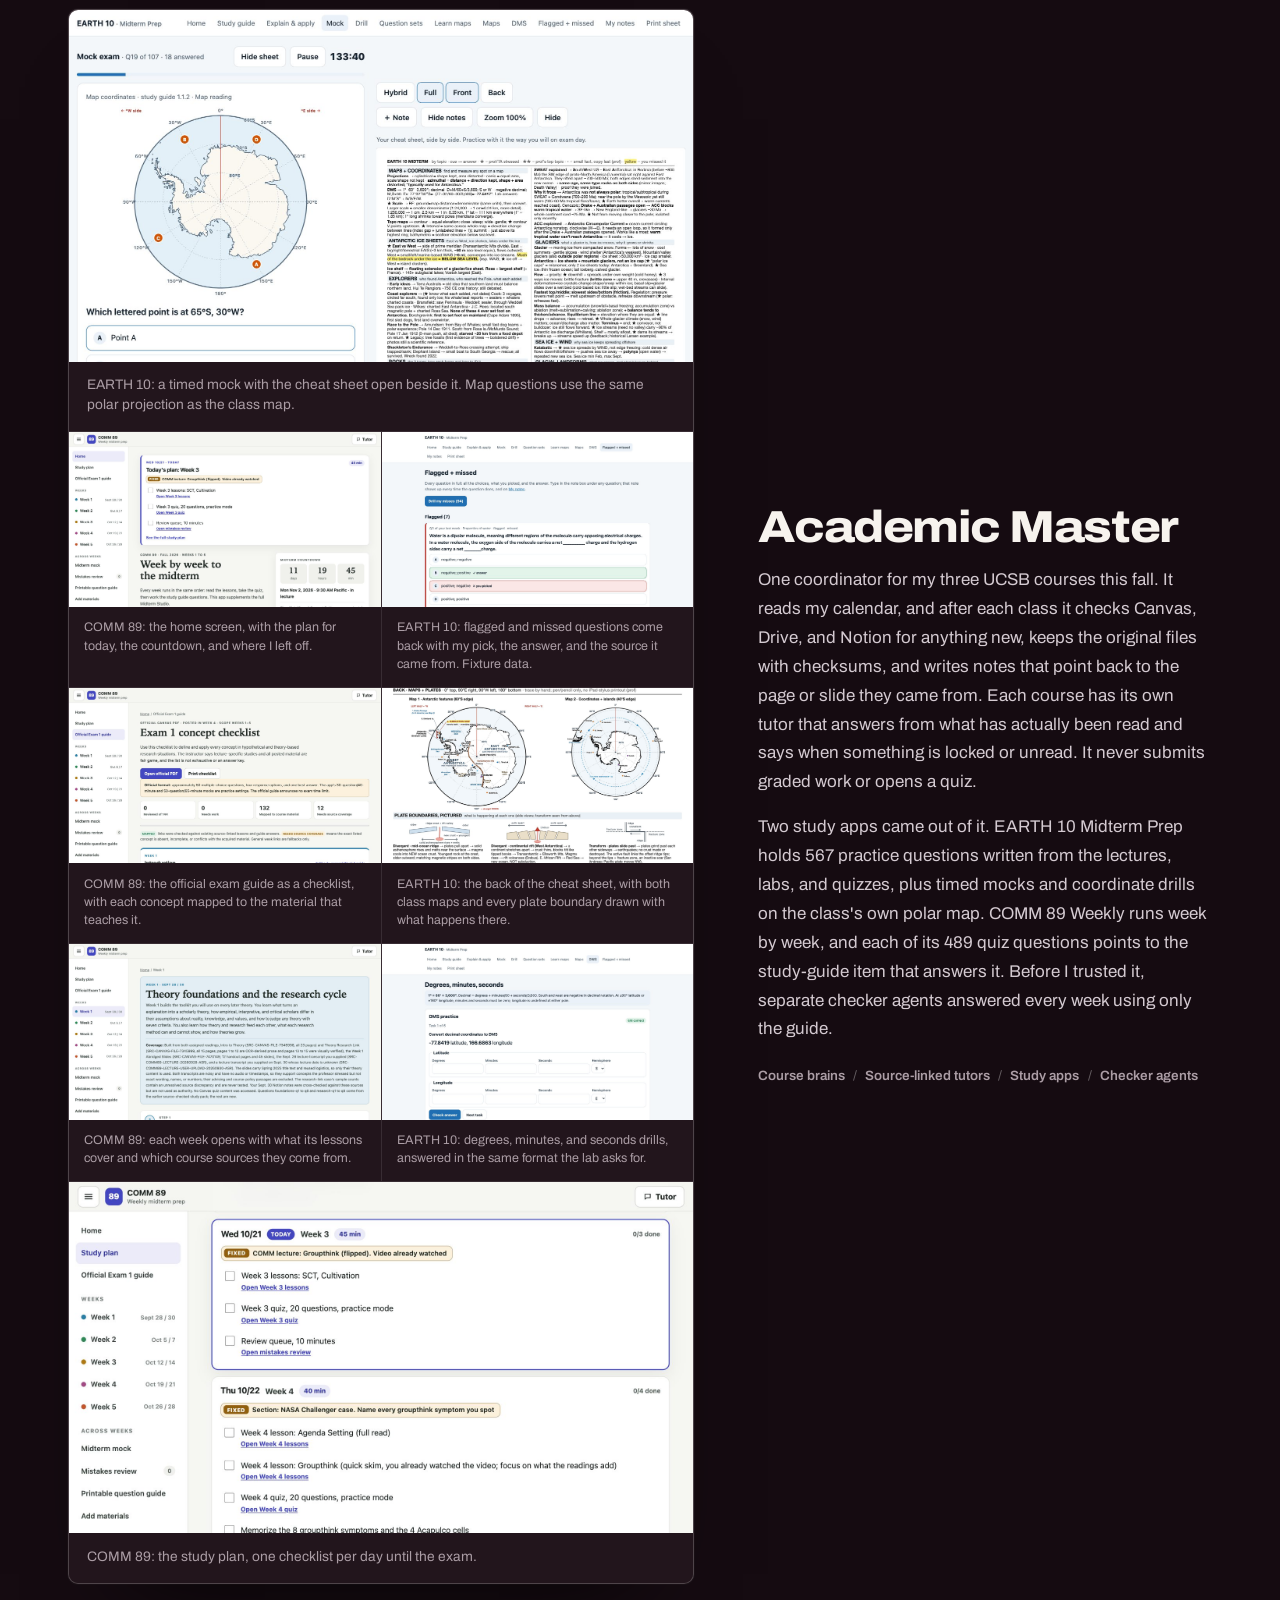
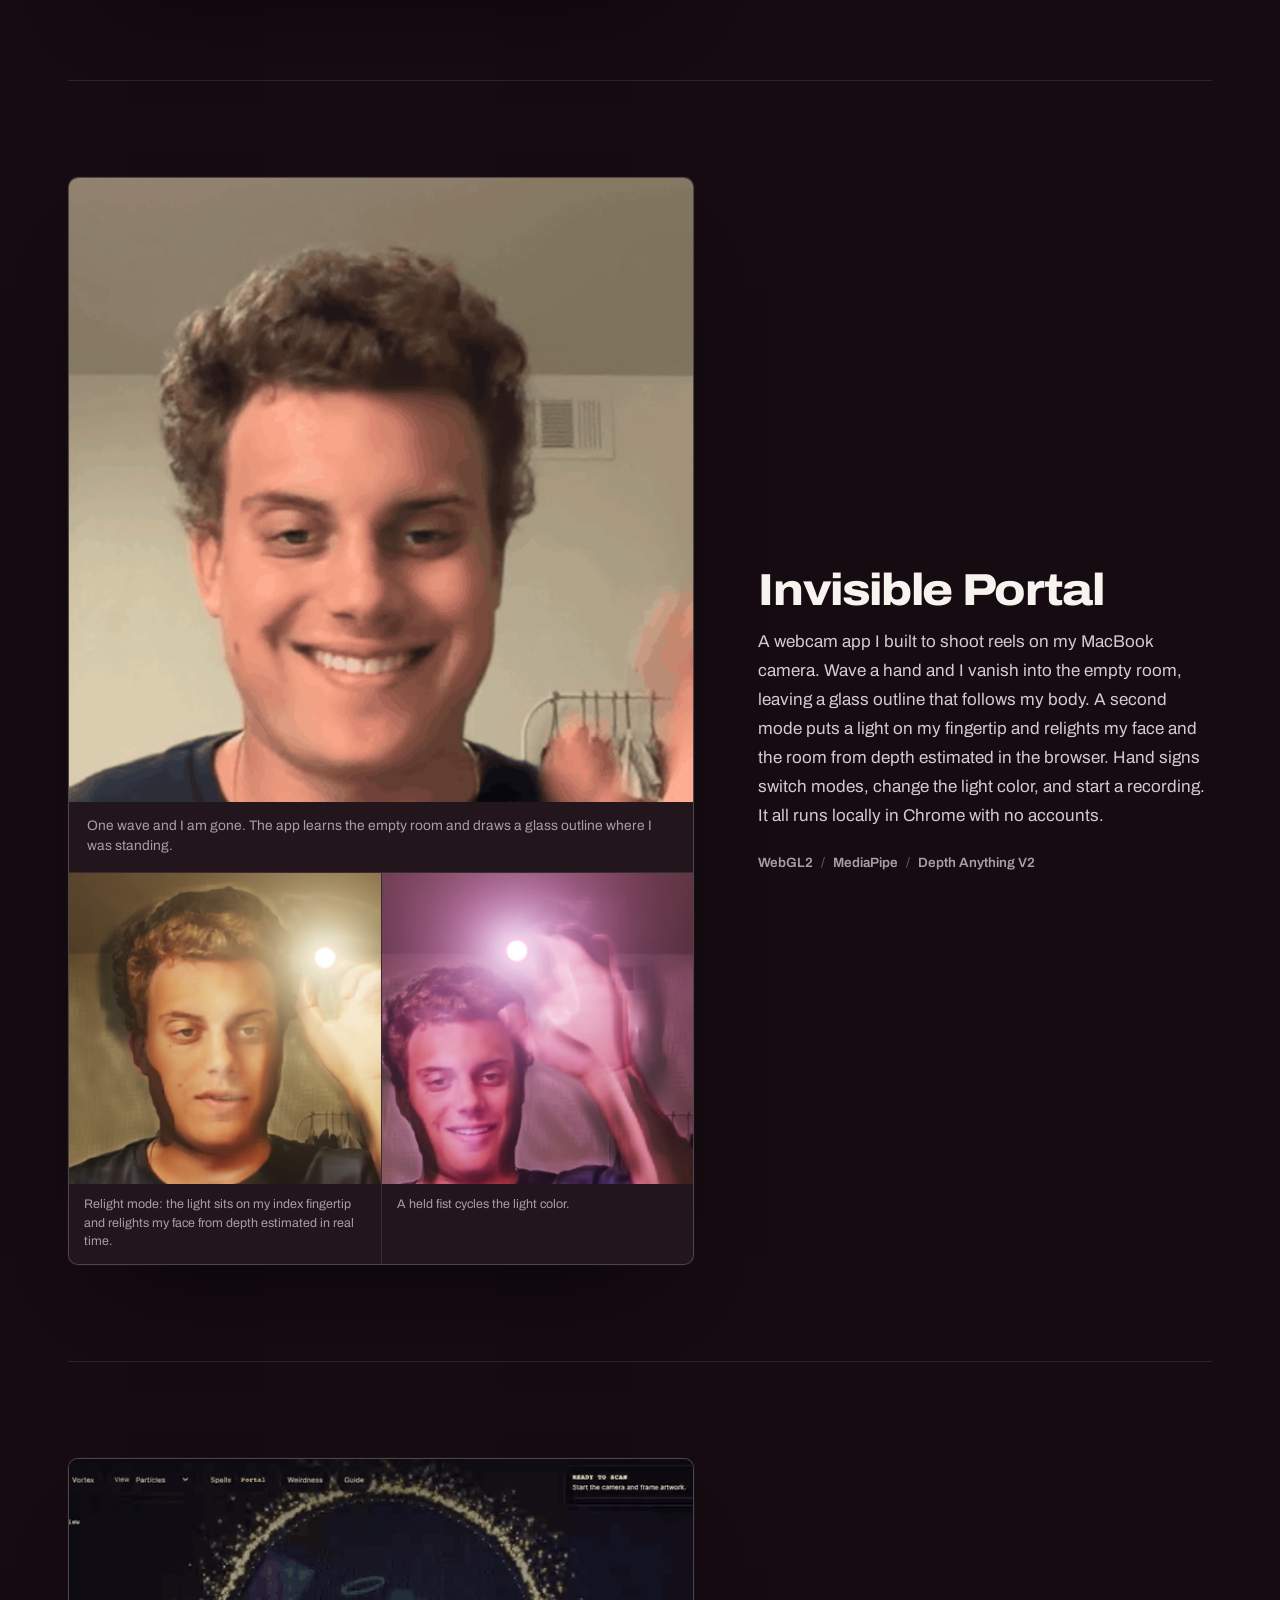
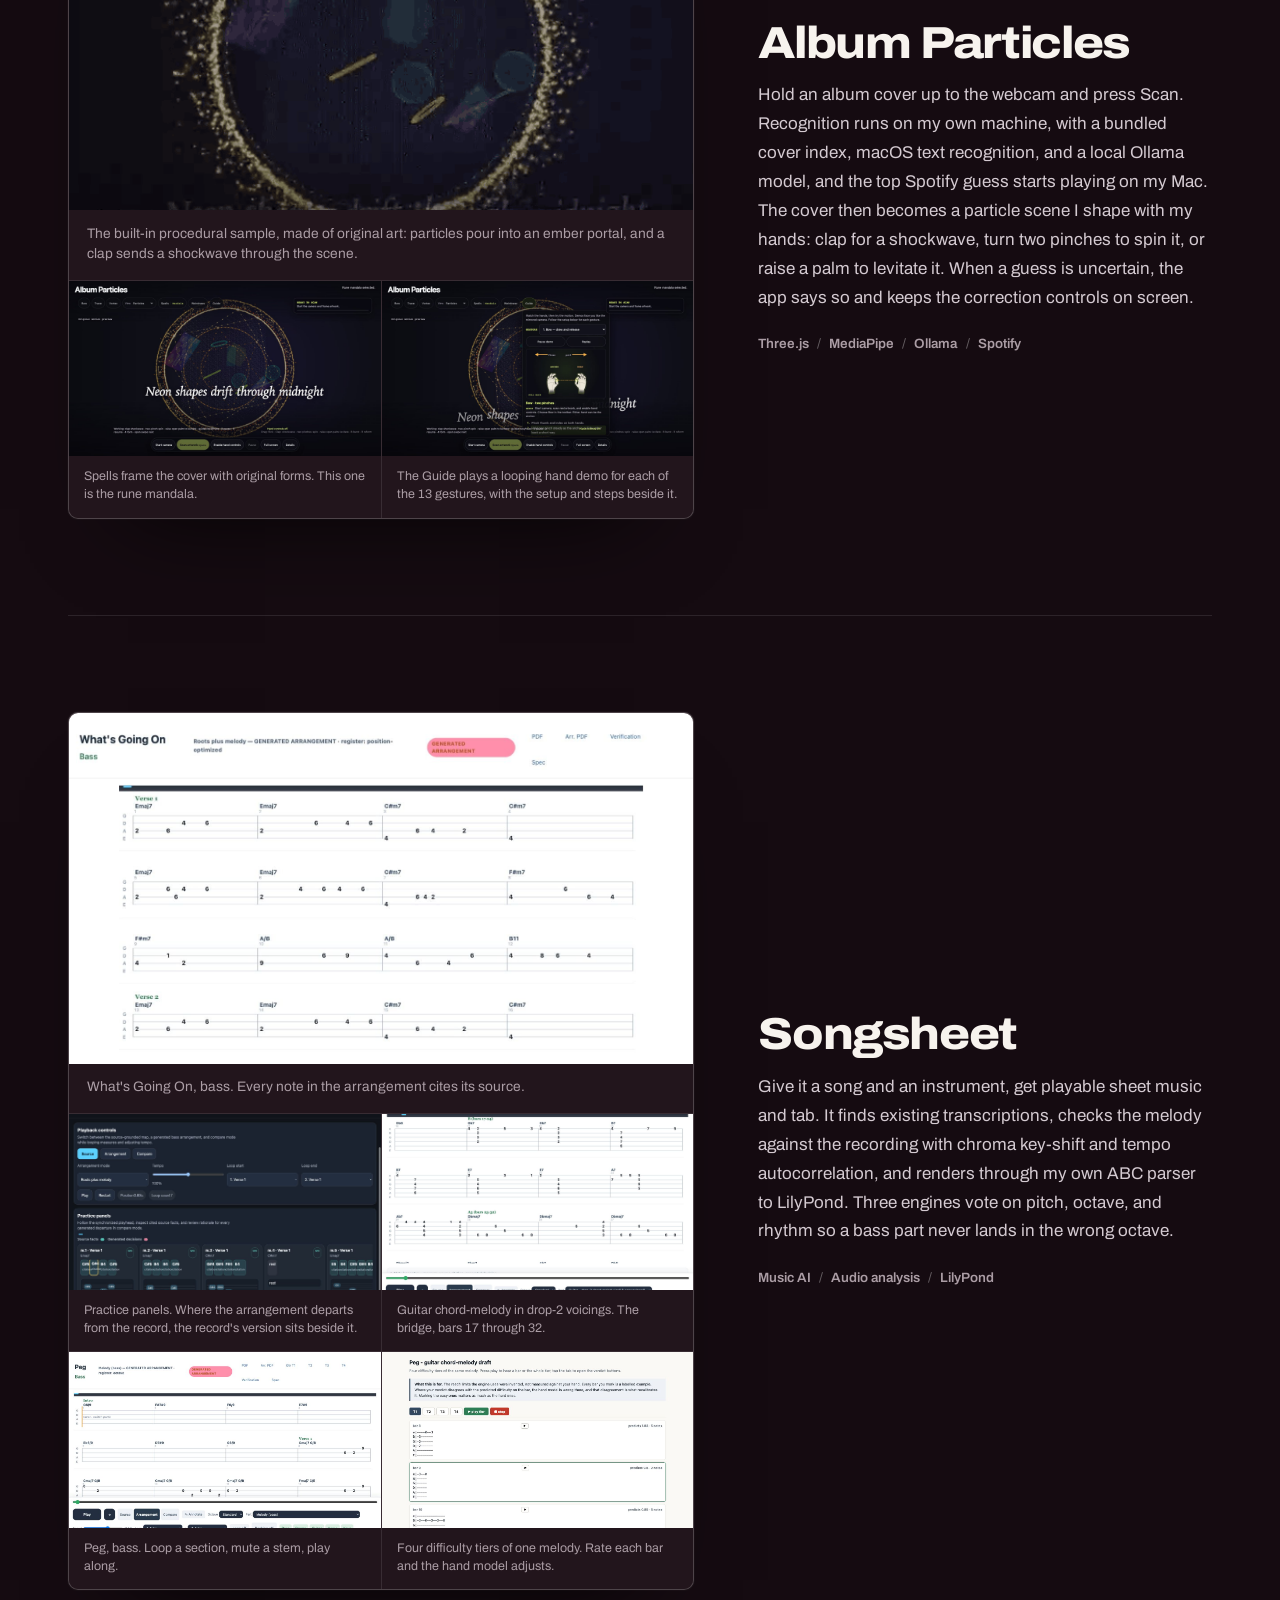
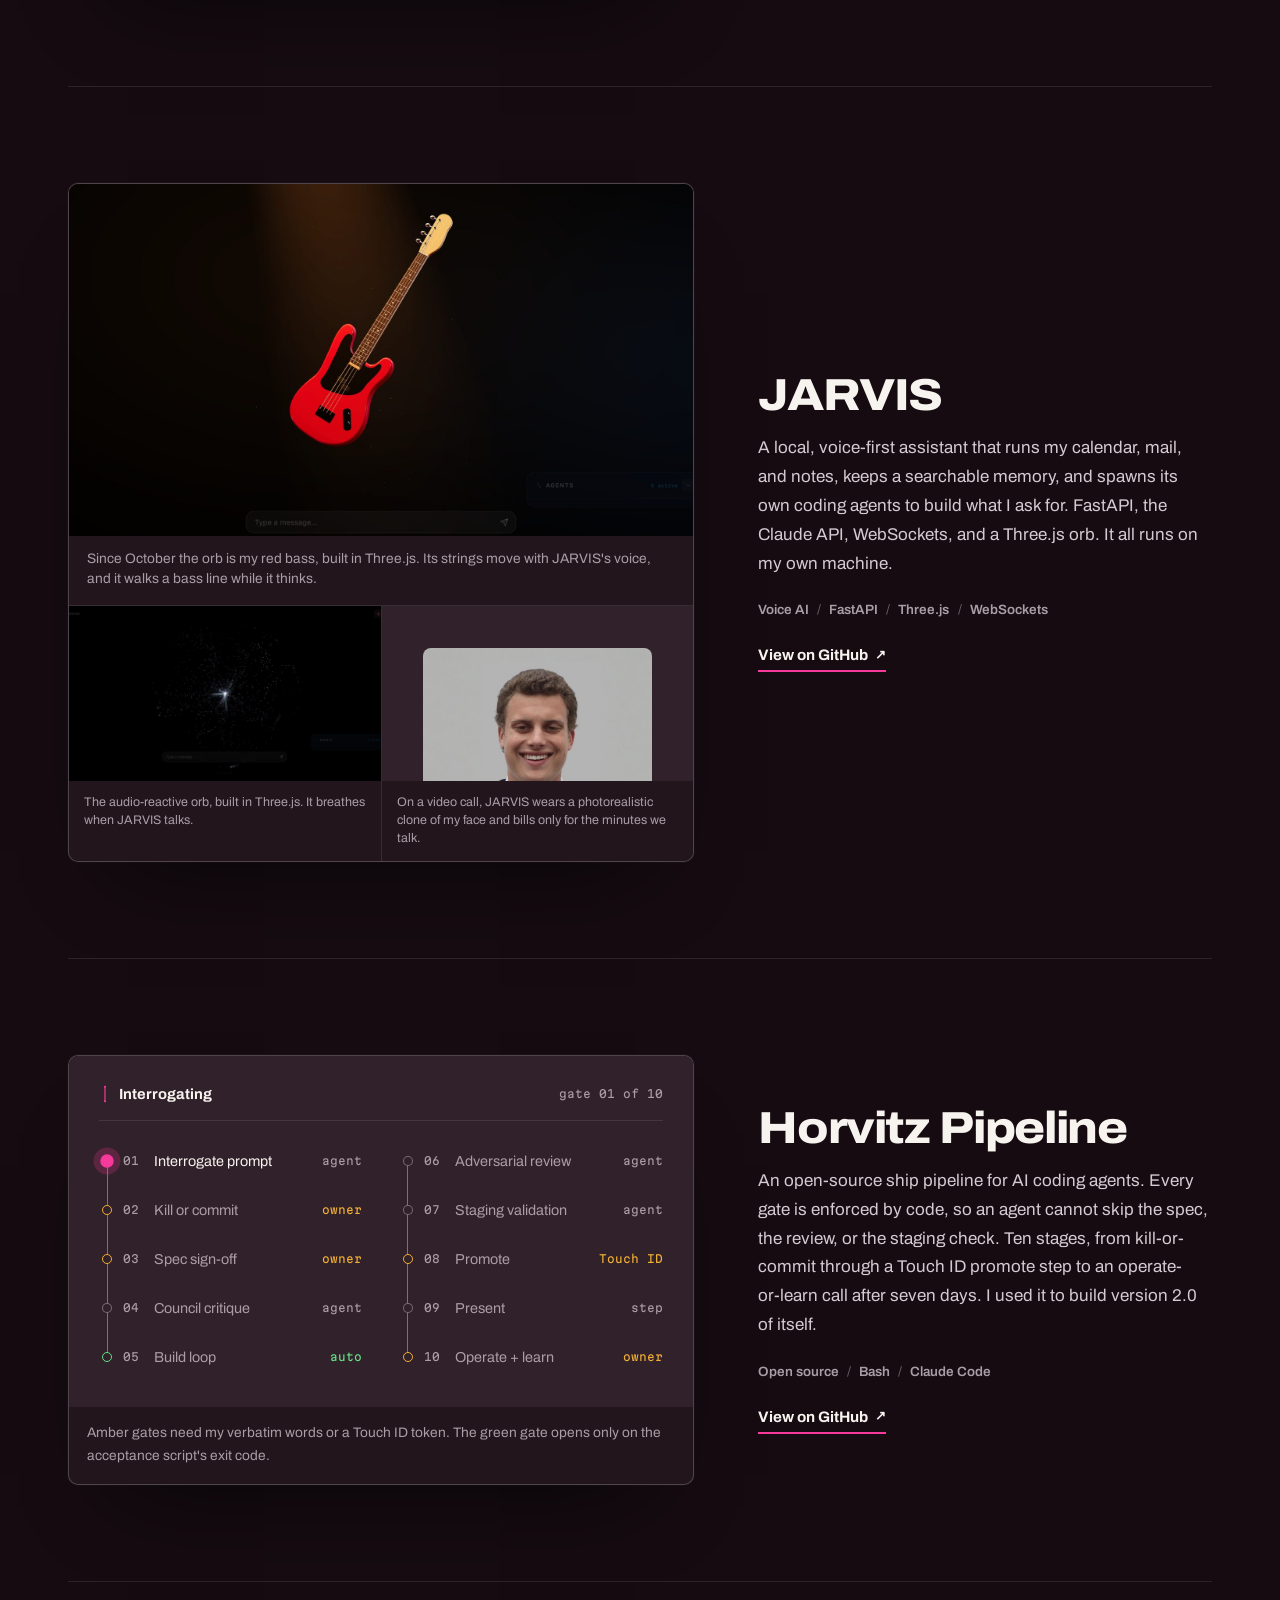
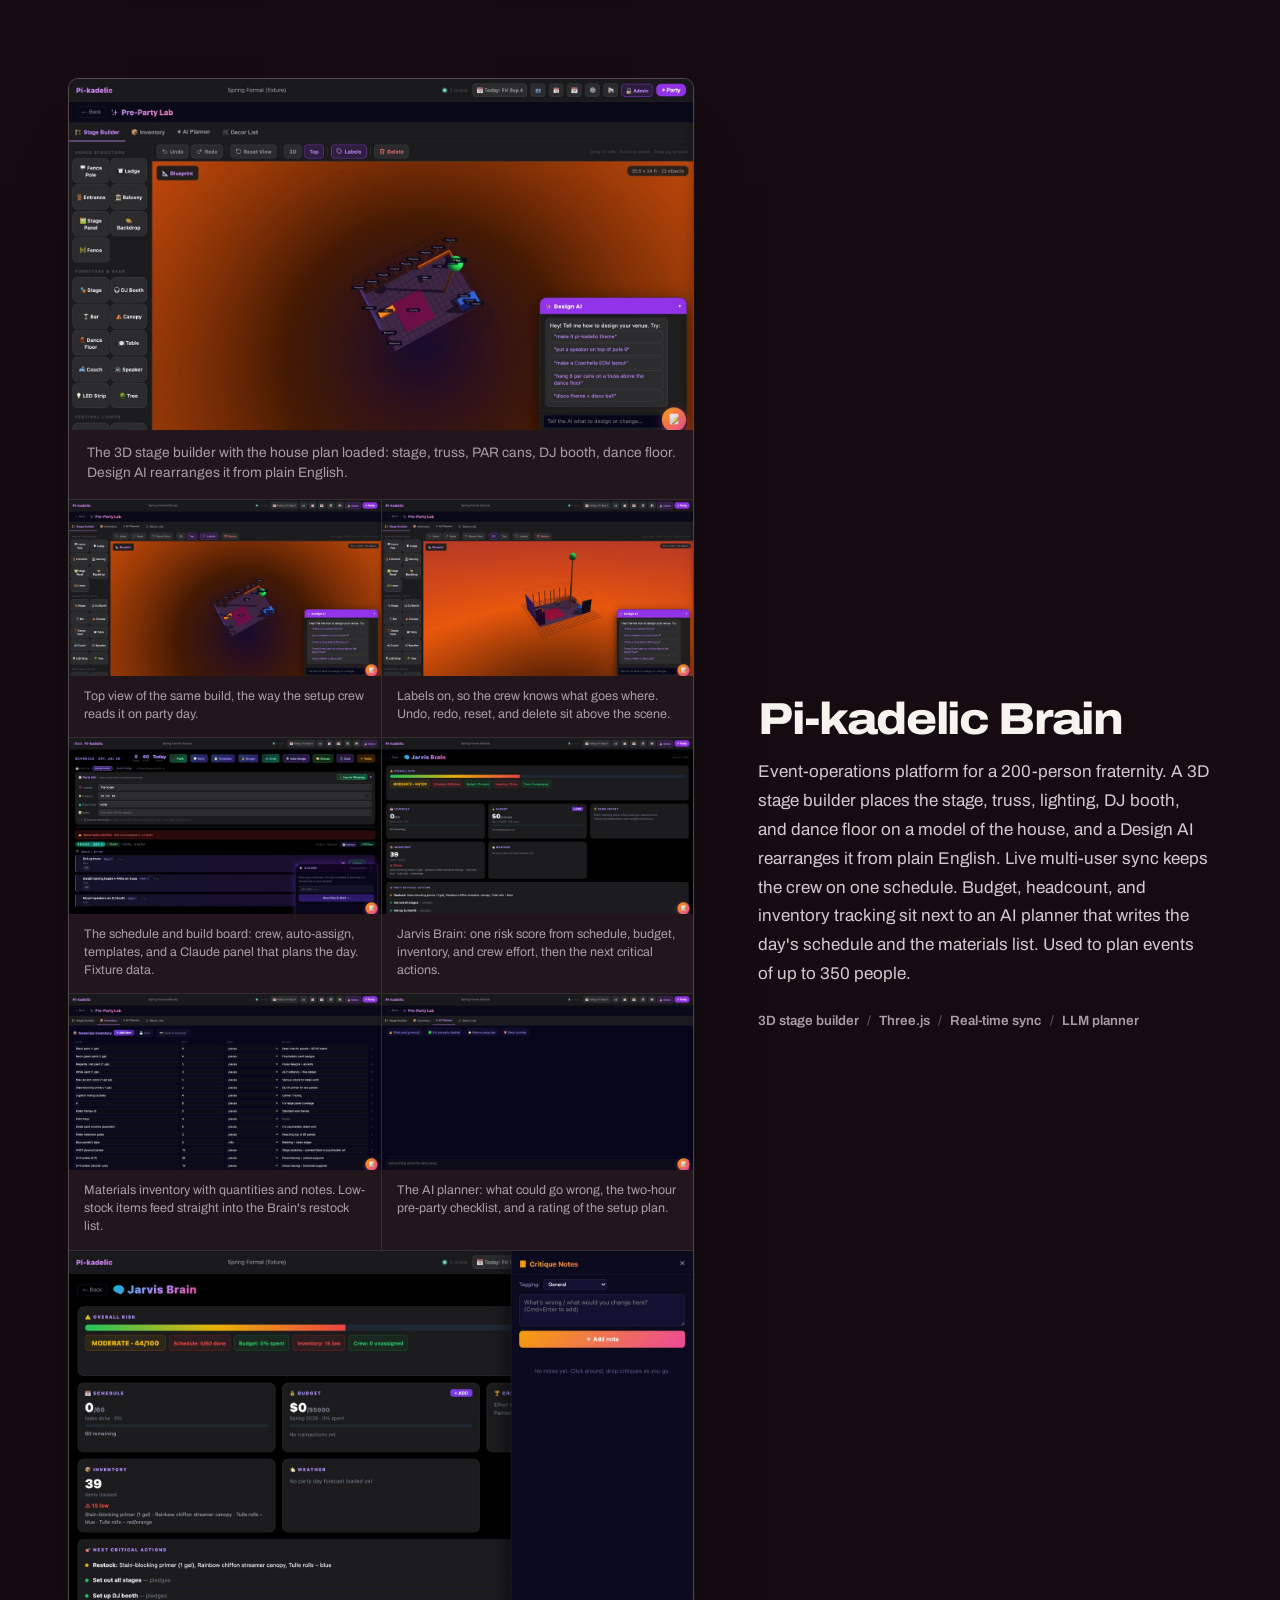
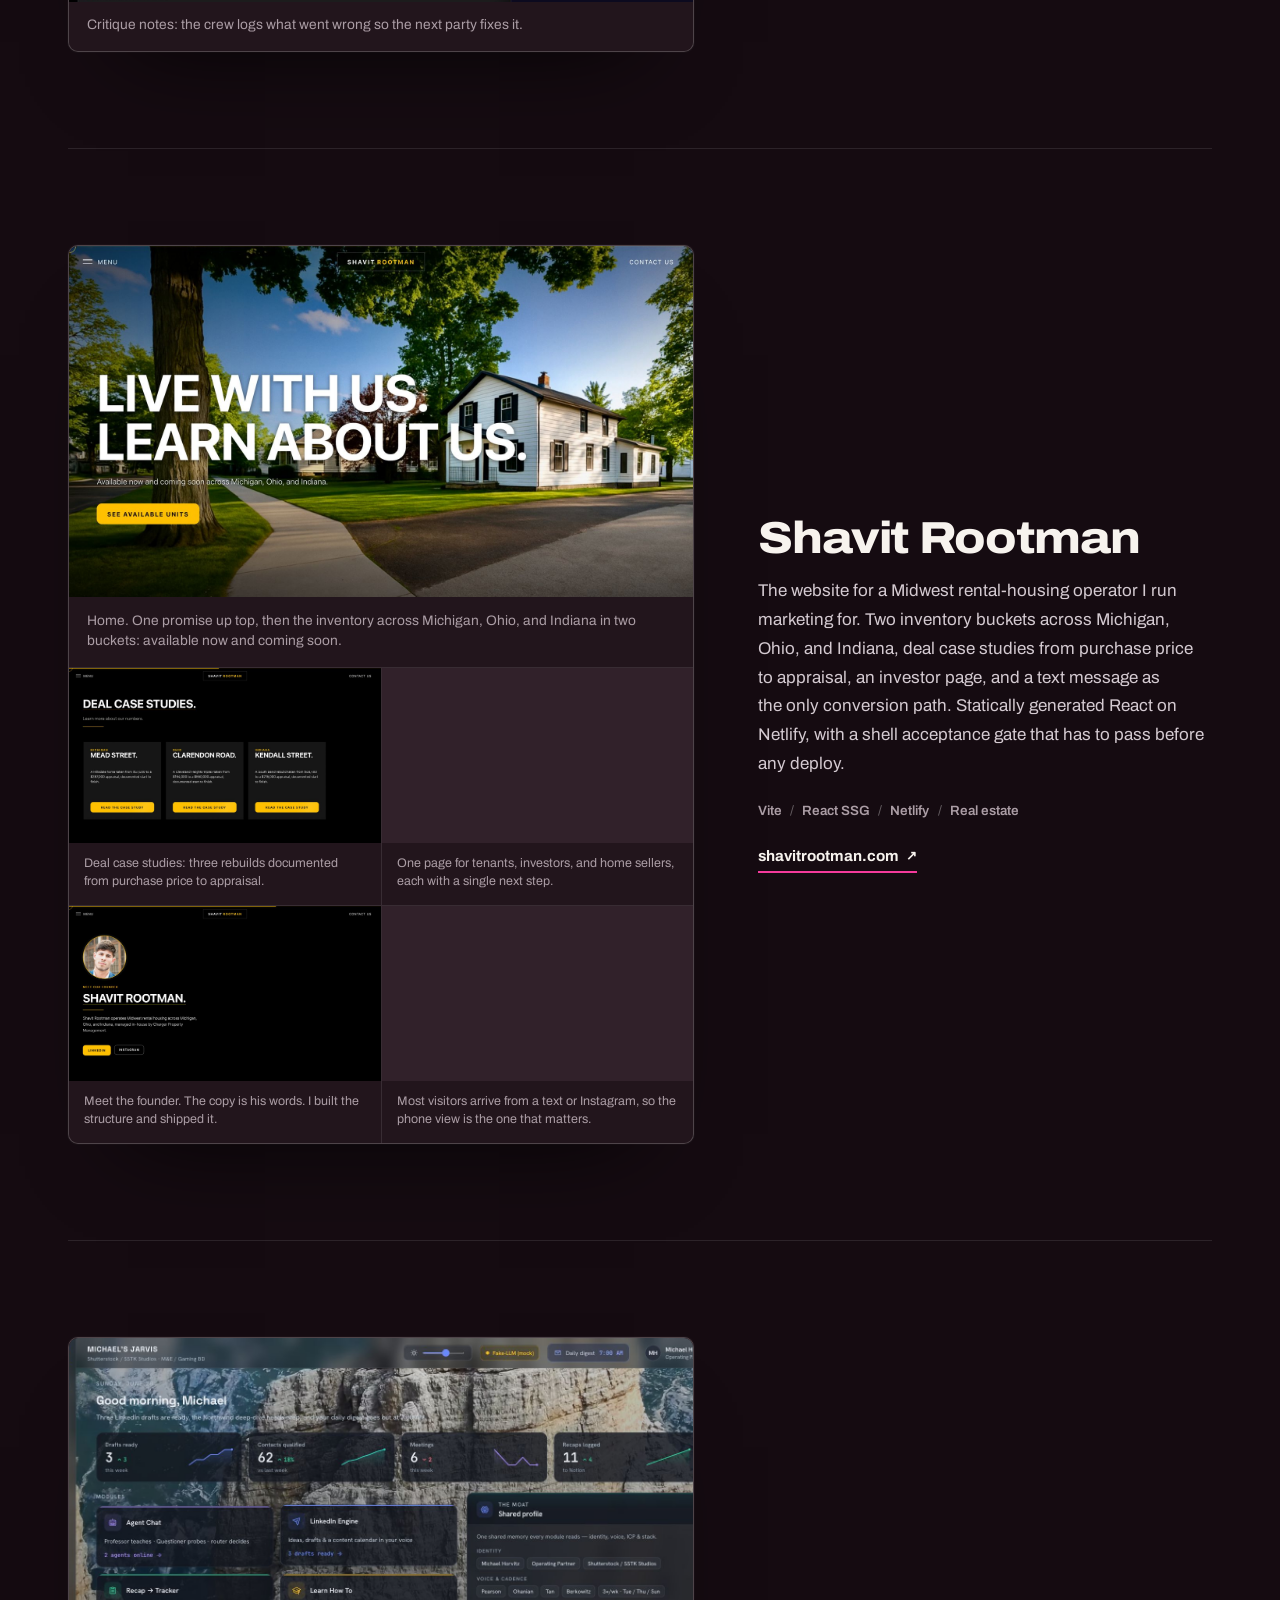
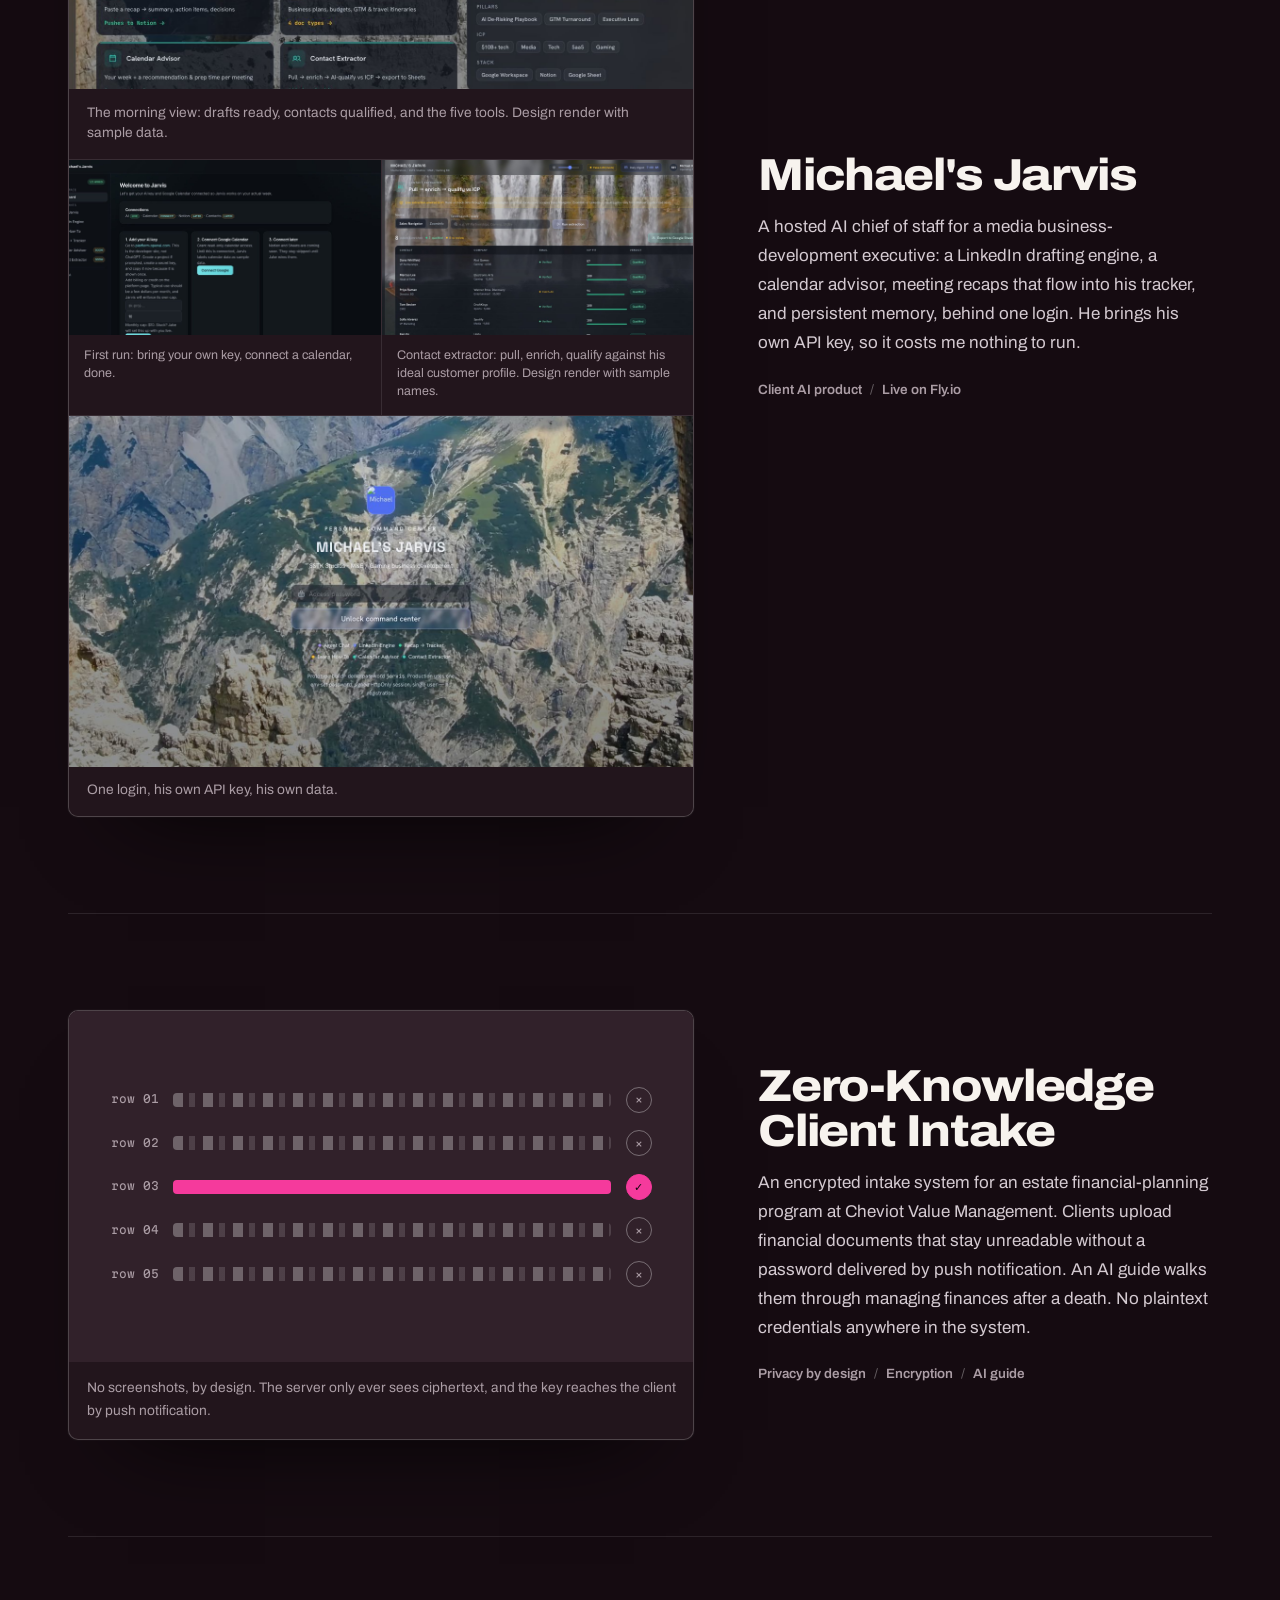
==== commit 5f3bbab0: "Pin the Strip while it travels end to end so no club is cut off The street now holds mid-screen and " ====
--- a/index.html
+++ b/index.html
@@ -221,8 +221,8 @@
   </div>
 </section>
 
-<!-- The Strip outside: one scene break. The street travels sideways as it passes. Decorative. -->
-<div class="band" data-scene="through" aria-hidden="true">
+<!-- The Strip outside: one scene break. The street holds on screen and travels end to end as you scroll. Decorative. -->
+<div class="band" data-scene="pin" aria-hidden="true">
   <div class="strip"><div class="strip-roll">
     <div class="strip-shot"><img src="assets/img/strip/strip-west.jpg" alt="" width="1680" height="720" loading="lazy" decoding="async"></div>
     <div class="strip-shot"><img src="assets/img/strip/strip-east.jpg" alt="" width="1680" height="720" loading="lazy" decoding="async">
--- a/styles.css
+++ b/styles.css
@@ -565,11 +565,12 @@
 }
 
 /* ---------- Scene break: the Strip outside ----------
-   The street travels sideways as the break passes (js/scenes.js sets --p). Nothing sits on top of the photo. */
-.band { position: relative; z-index: 1; overflow: clip; }
+   The street pins and travels sideways as you scroll (js/scenes.js sets --p). Nothing sits on top of the photo. */
+.band { position: relative; z-index: 1; overflow: clip; --strip-h: min(clamp(220px, max(40vw, 42svh), 580px), calc(100svh - var(--nav-h) - 2rem)); height: calc(var(--strip-h) + 90vh); }
+/* The street holds in the middle of the screen while it travels end to end, then lets go. */
 .strip {
-  height: clamp(220px, 40vw, 580px); overflow: hidden;
-  -webkit-mask-image: linear-gradient(180deg, transparent, #000 22%, #000 84%, transparent); mask-image: linear-gradient(180deg, transparent, #000 22%, #000 84%, transparent);
+  position: sticky; top: calc(var(--nav-h) + (100svh - var(--nav-h) - var(--strip-h)) / 2); height: var(--strip-h); overflow: hidden;
+  -webkit-mask-image: linear-gradient(180deg, transparent, #000 7%, #000 93%, transparent); mask-image: linear-gradient(180deg, transparent, #000 7%, #000 93%, transparent);
 }
 .strip-roll { display: flex; width: max-content; height: 100%; transform: translate3d(calc(var(--p) * (100vw - 100%)), 0, 0); will-change: transform; }
 .strip-shot { position: relative; flex: none; height: 100%; aspect-ratio: 21 / 9; }
@@ -687,6 +688,8 @@
   .js .rv:not(.in) { opacity: 1; transform: none; filter: none; }
   .js .agent.rv:not(.in) .agent-face img { transform: none; filter: none; }
   .shimmer { -webkit-mask-image: none; mask-image: none; }
+  .band { height: auto; }
+  .strip { position: static; }
   .break-photo { clip-path: none; }
   .break-photo img { transform: none; }
   .laptop-lid { transform: none; }
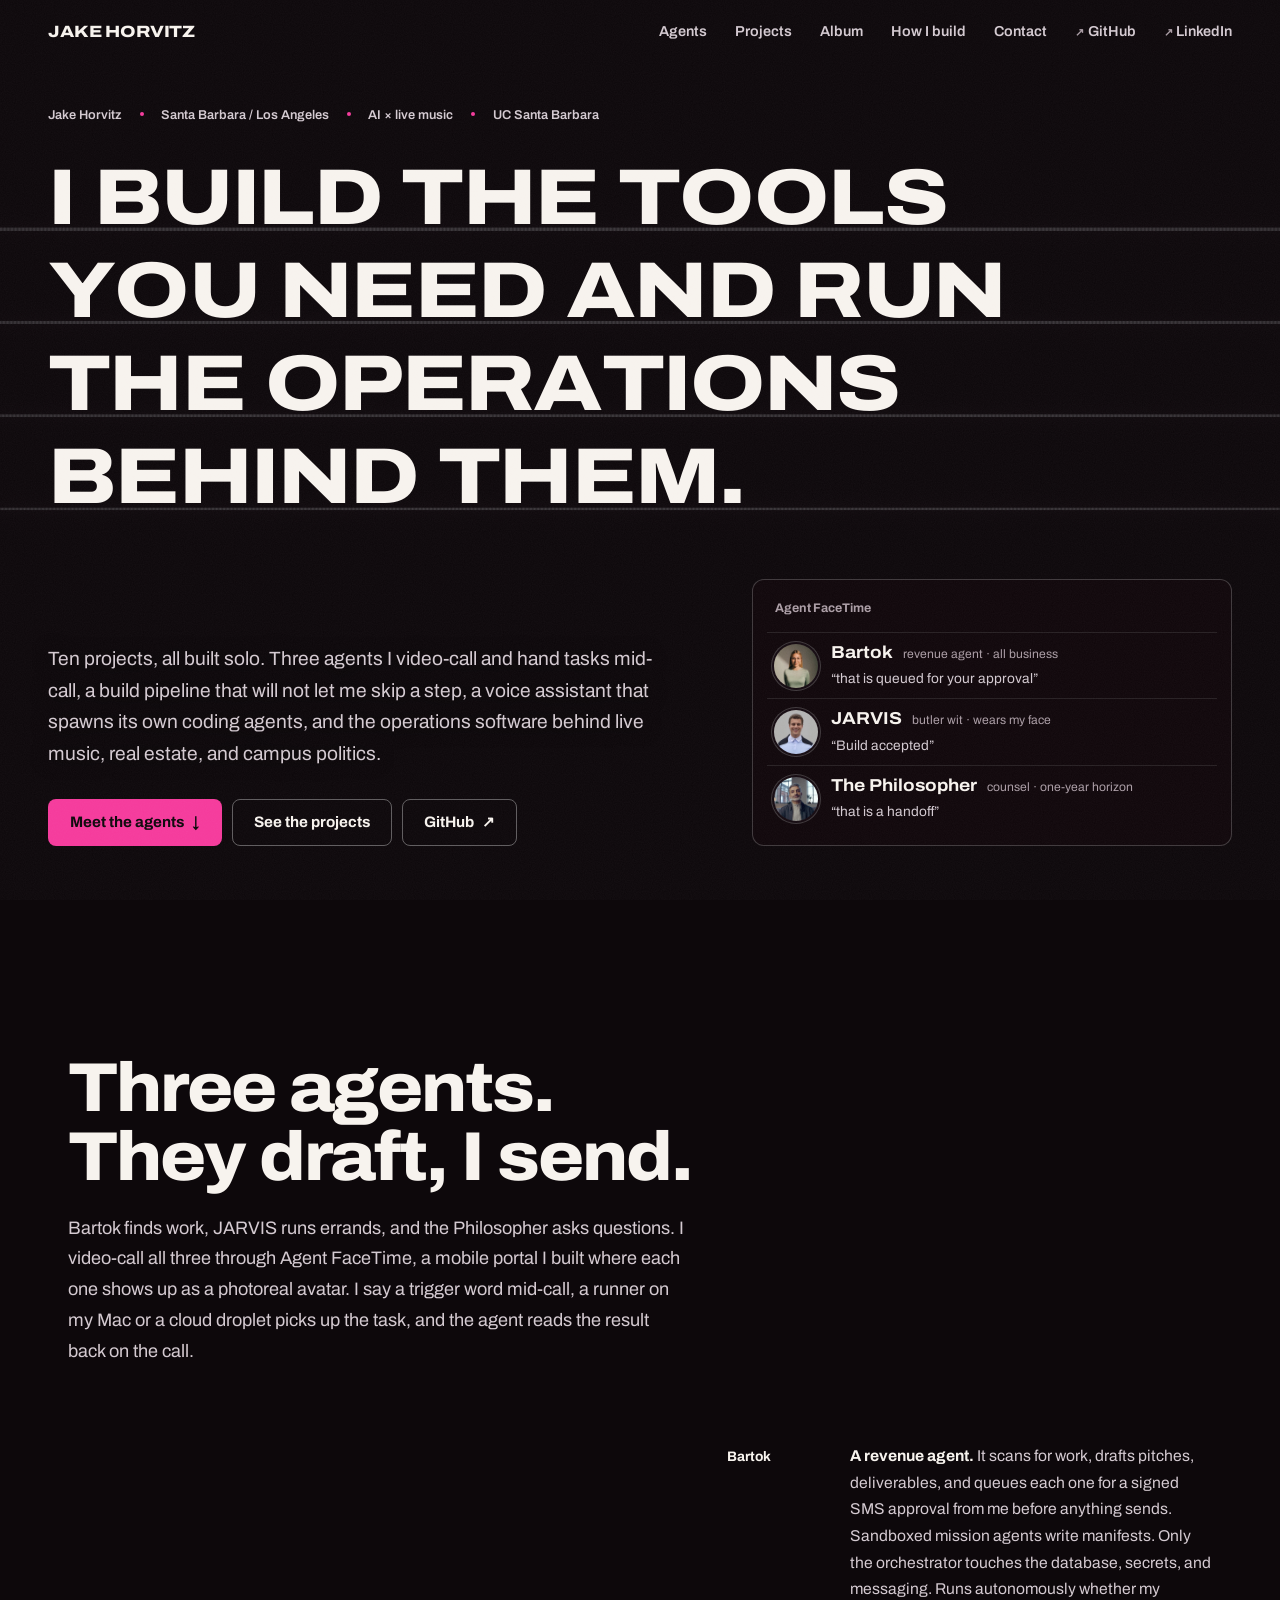
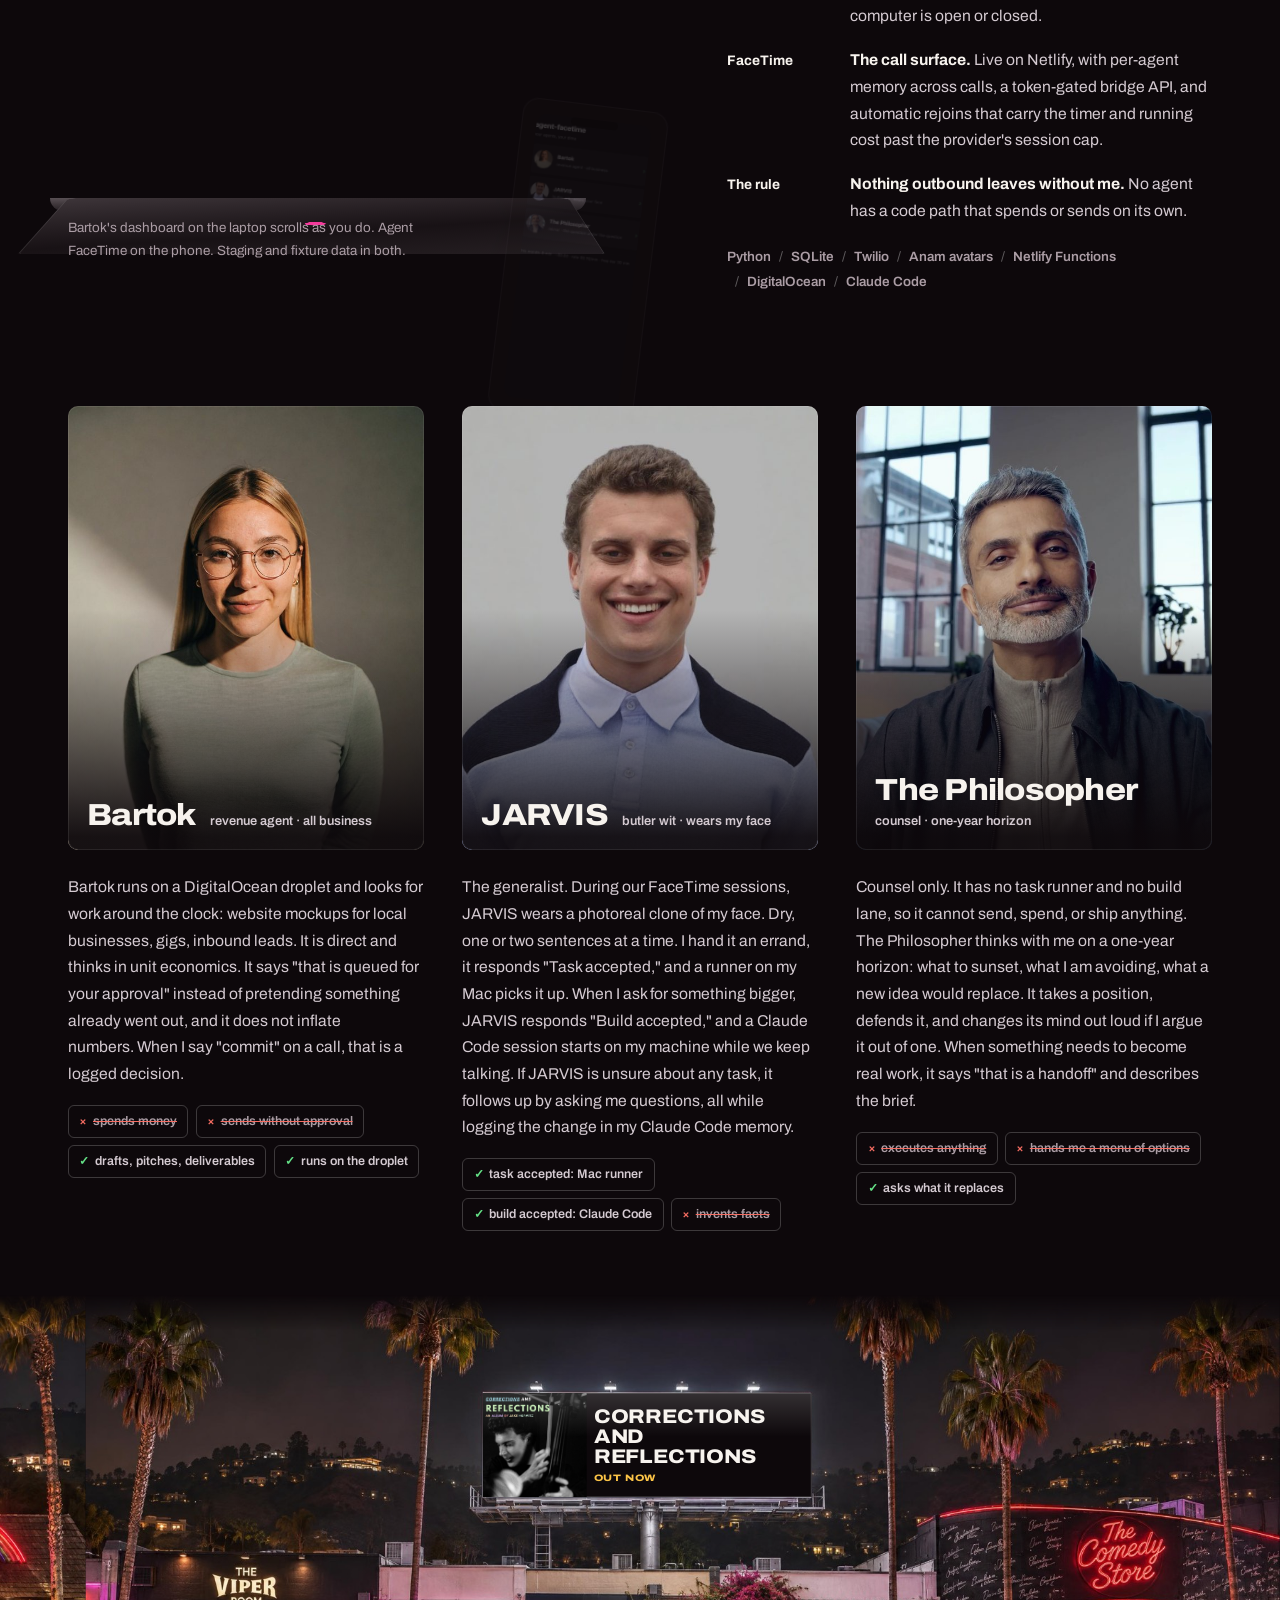
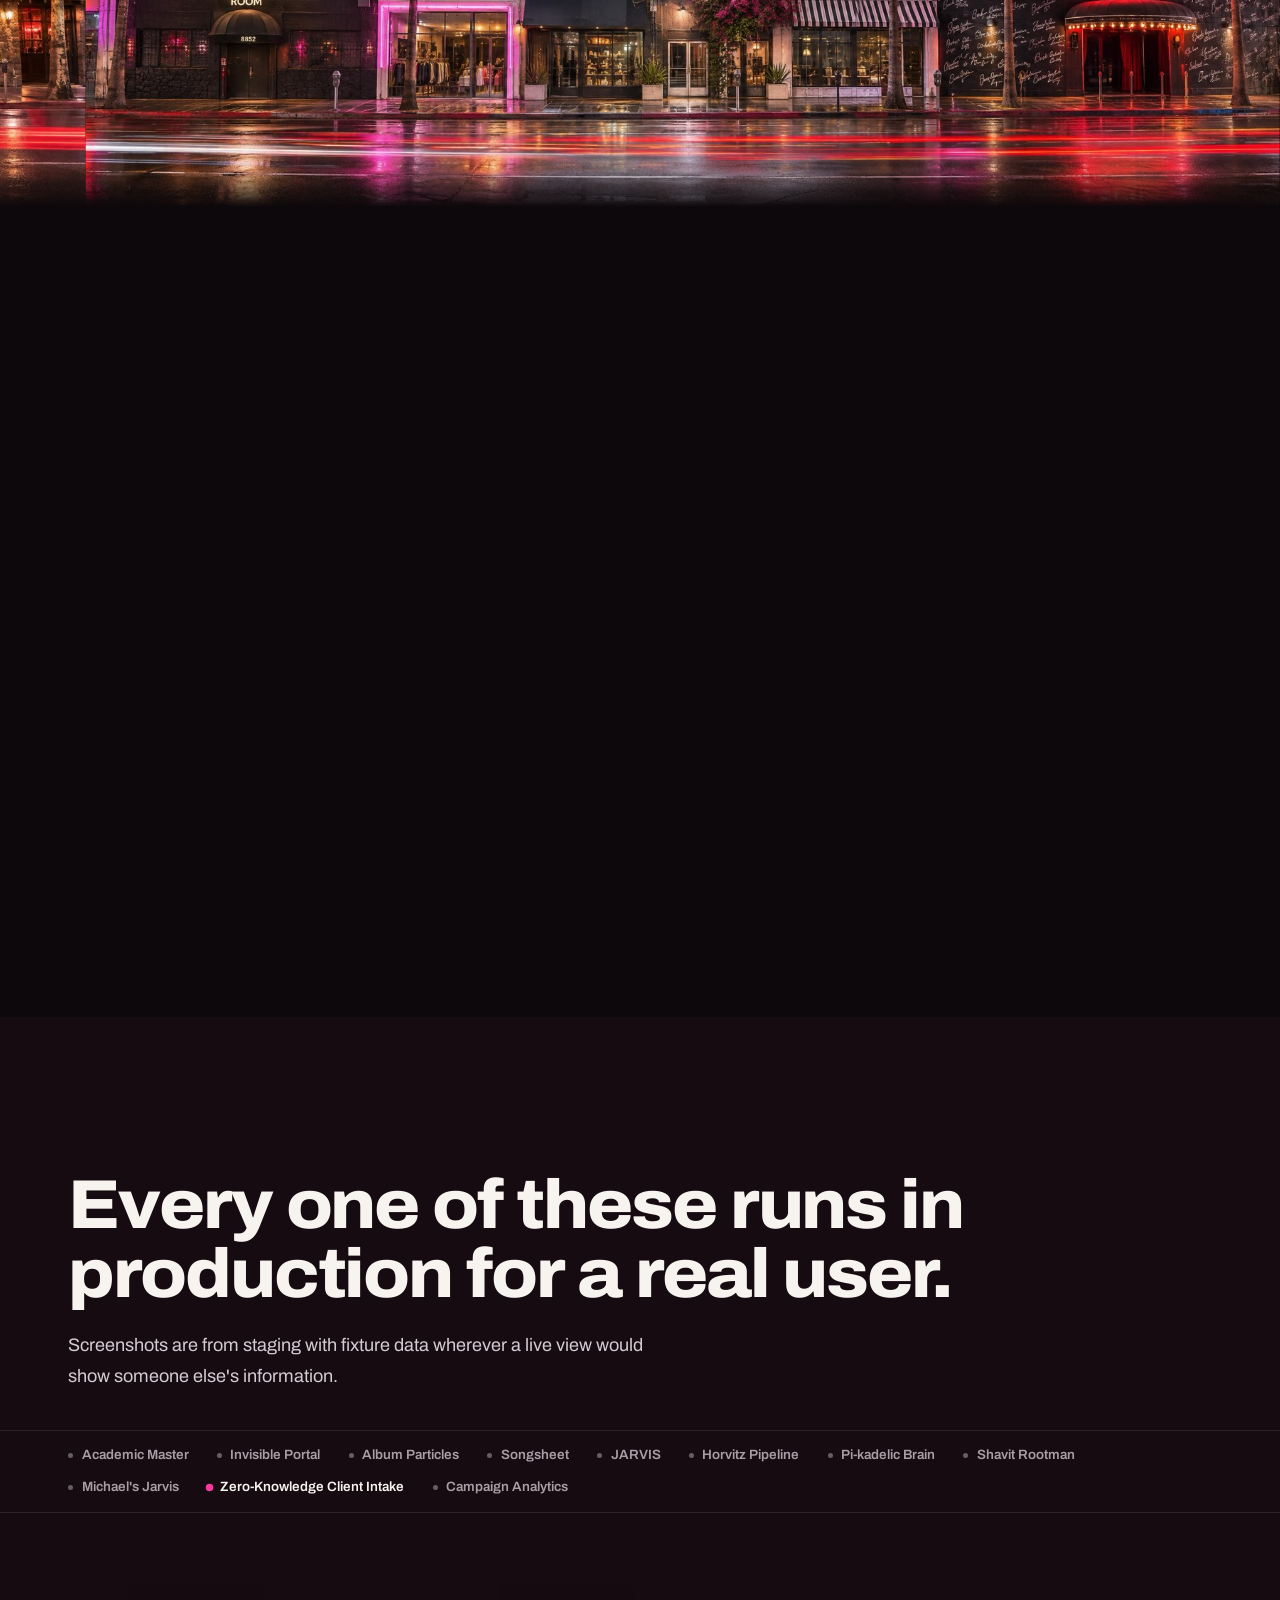
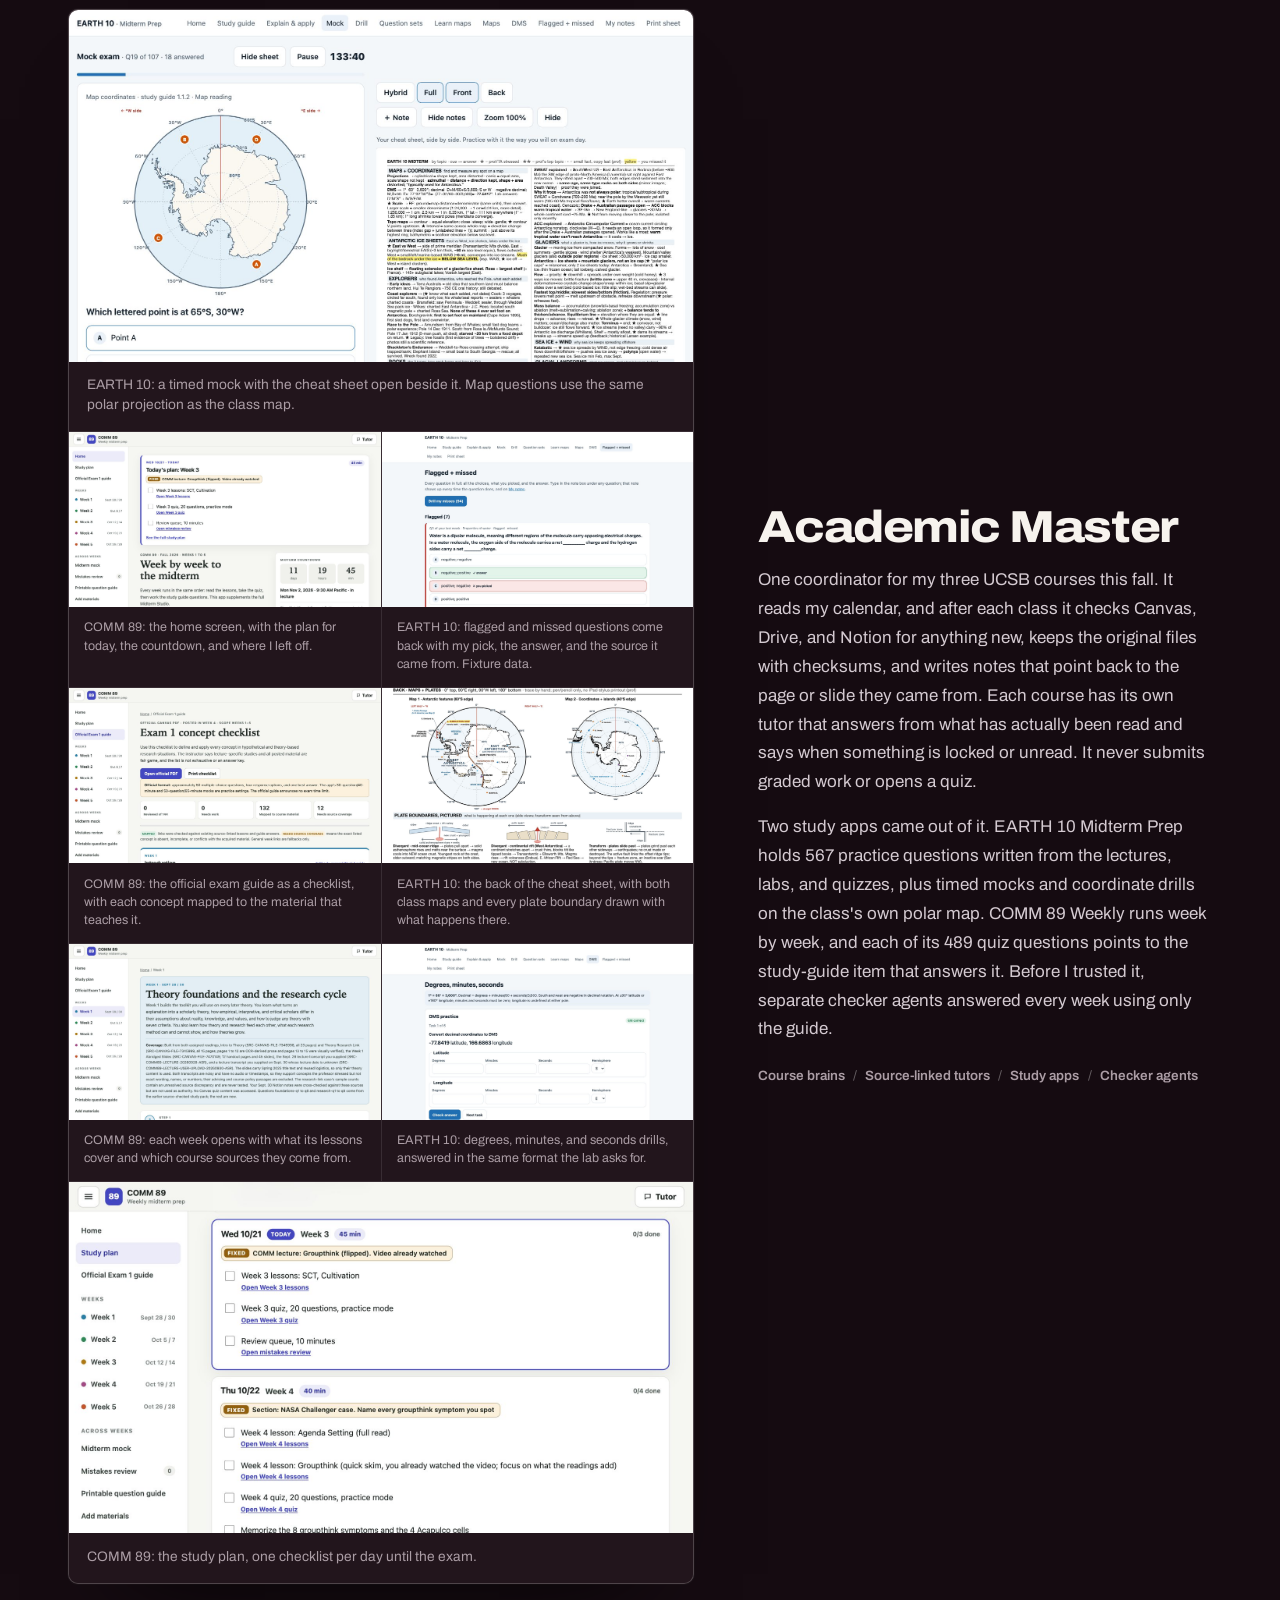
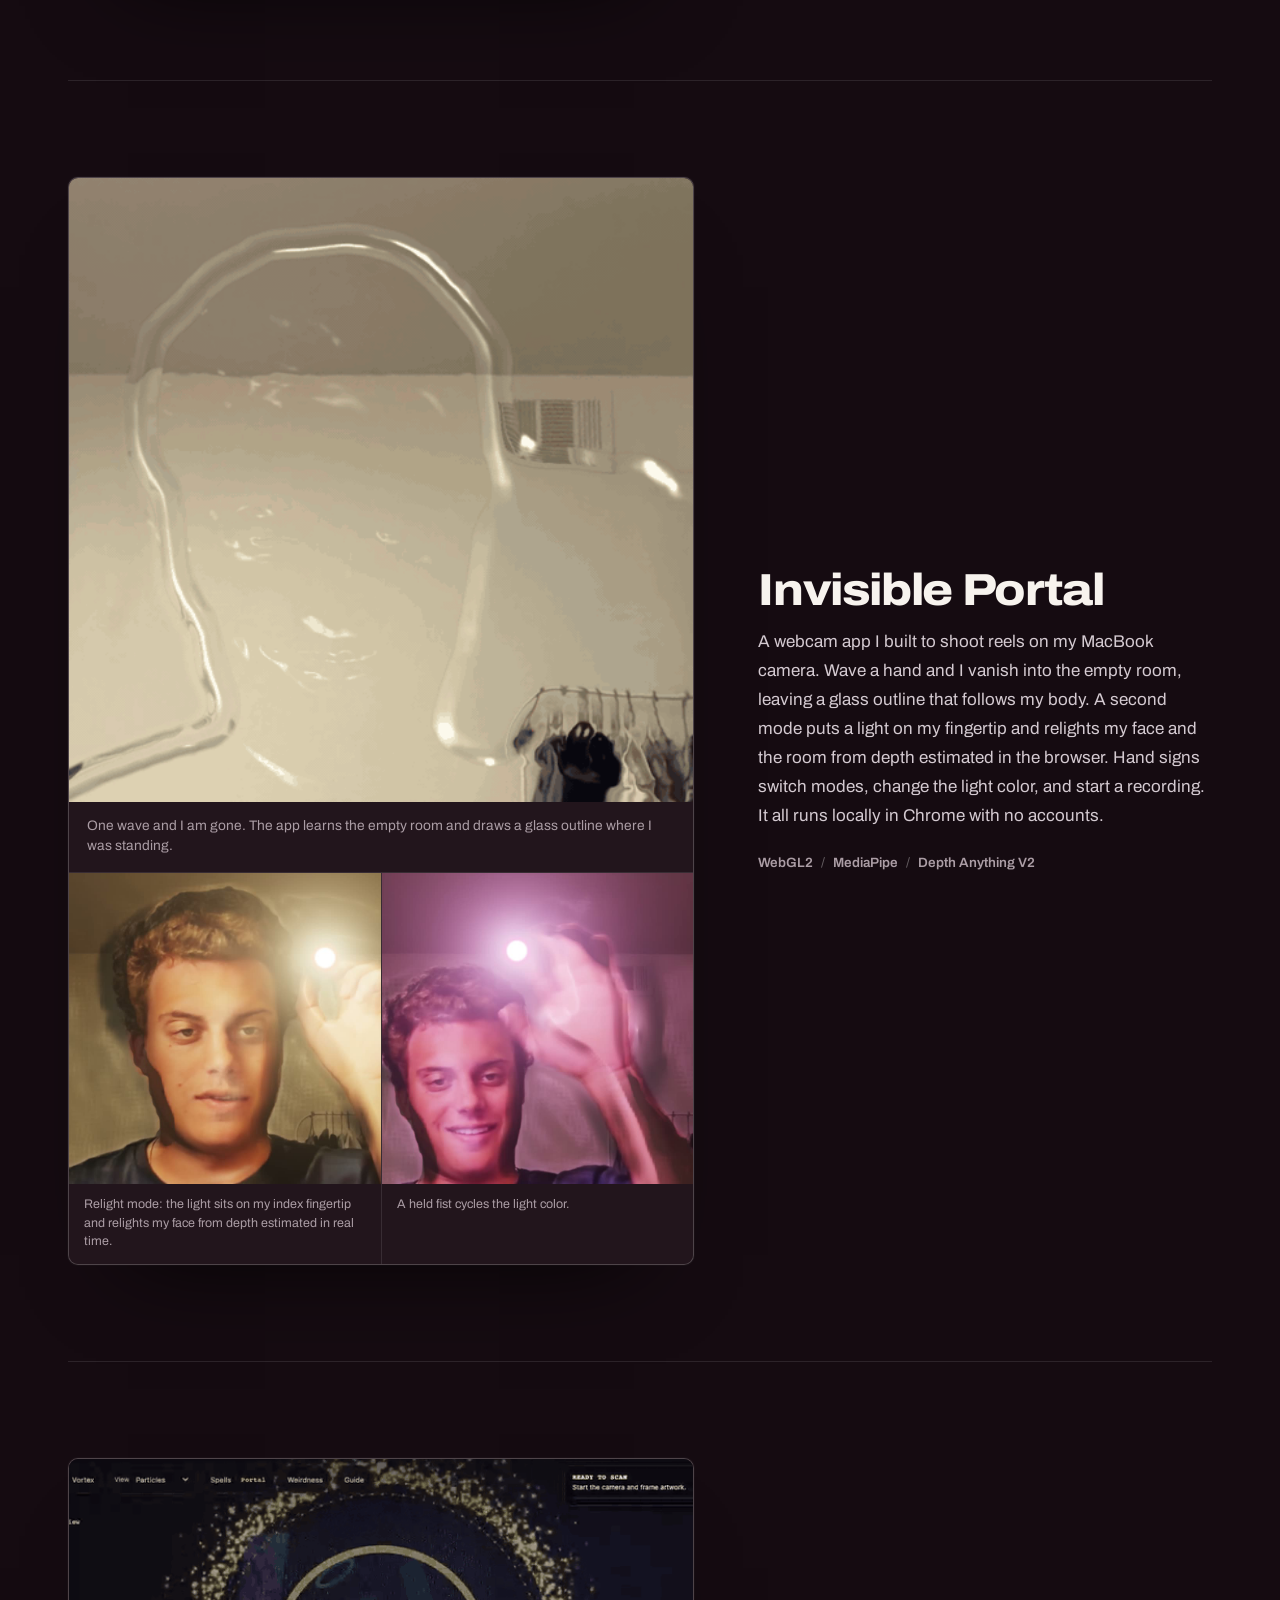
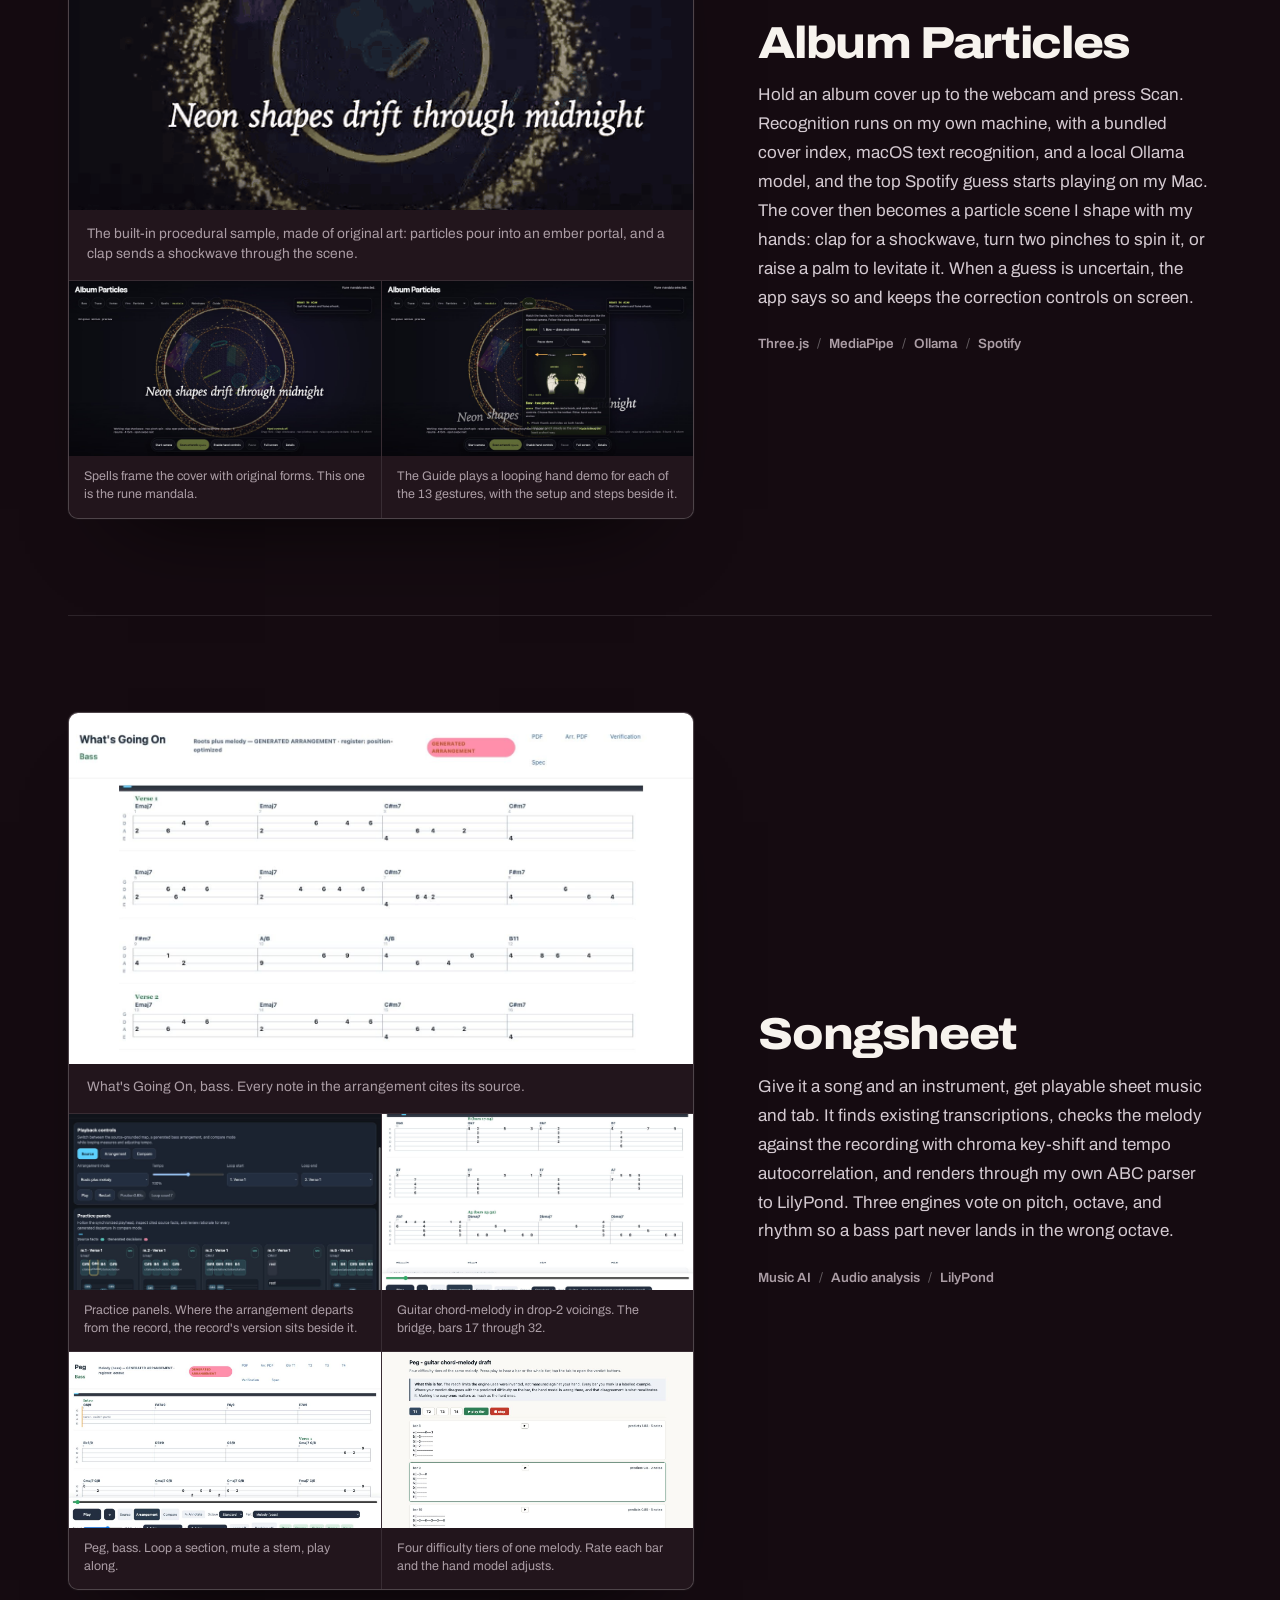
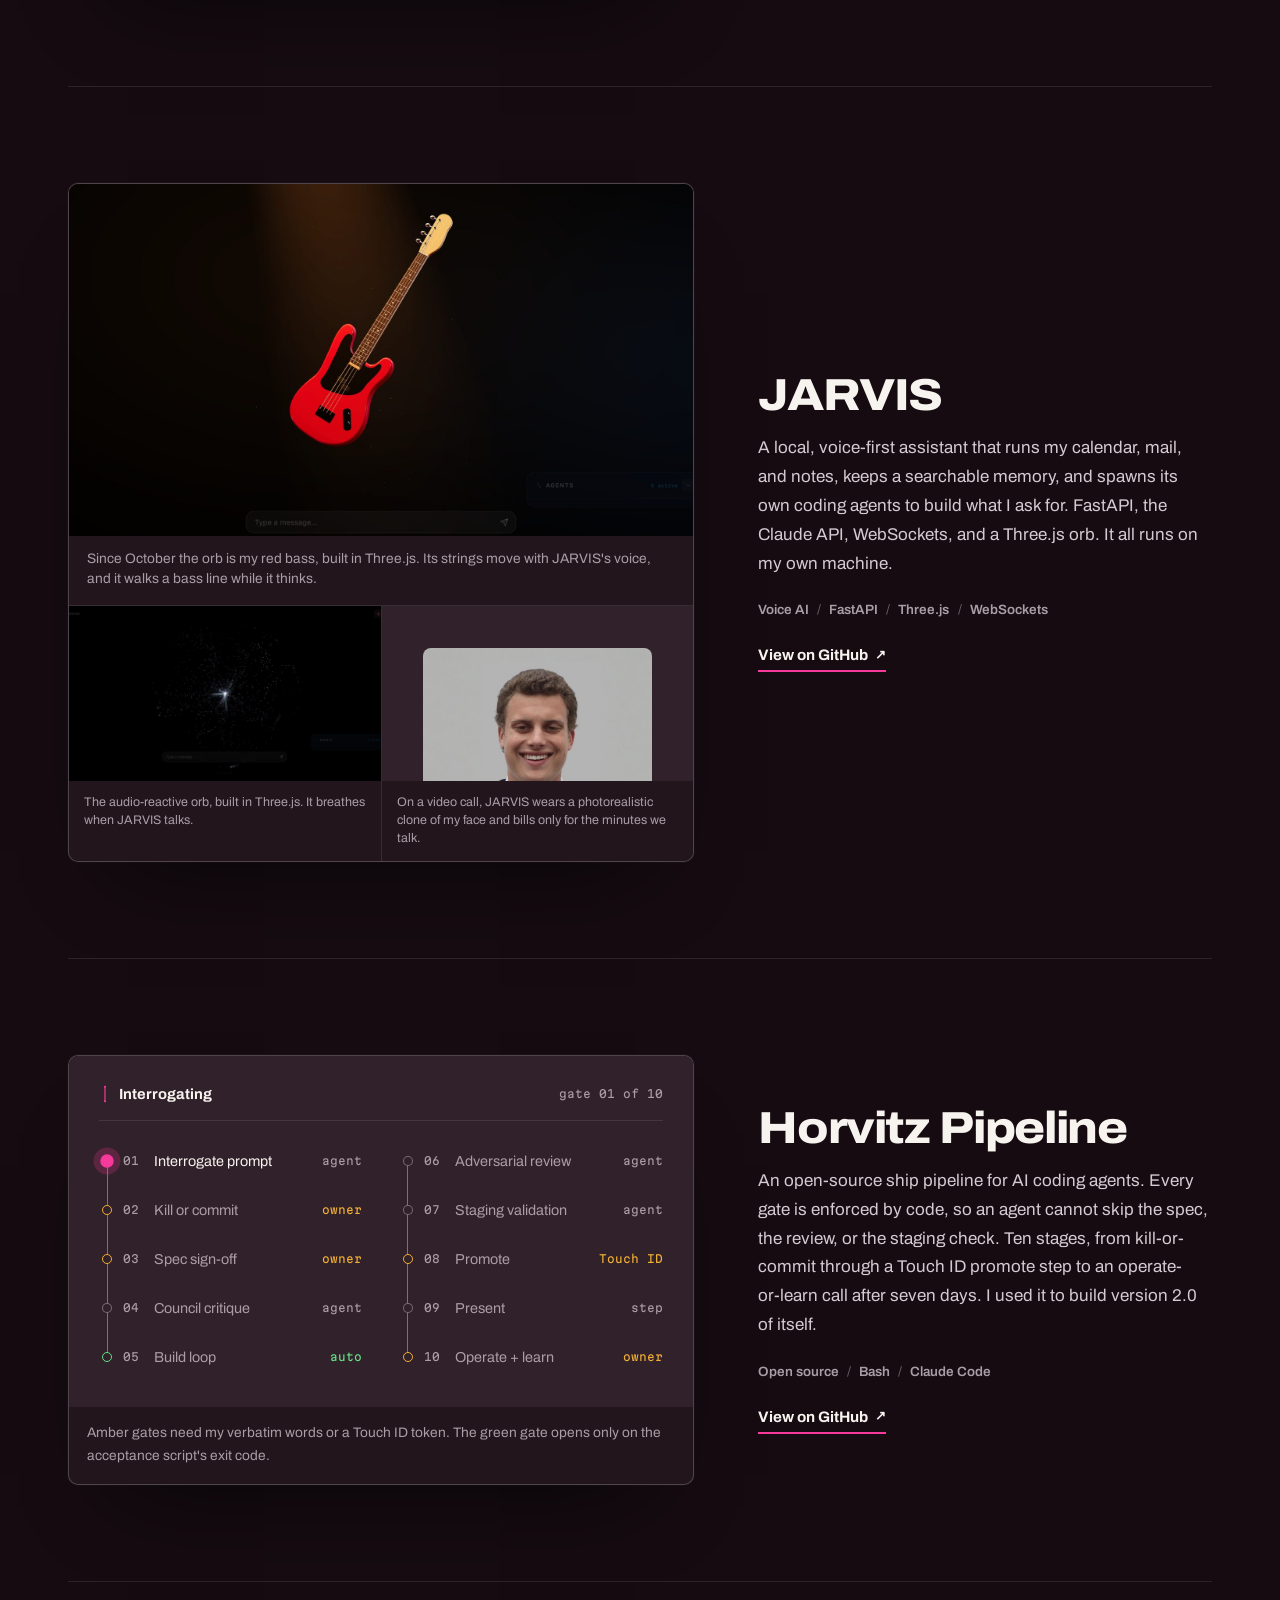
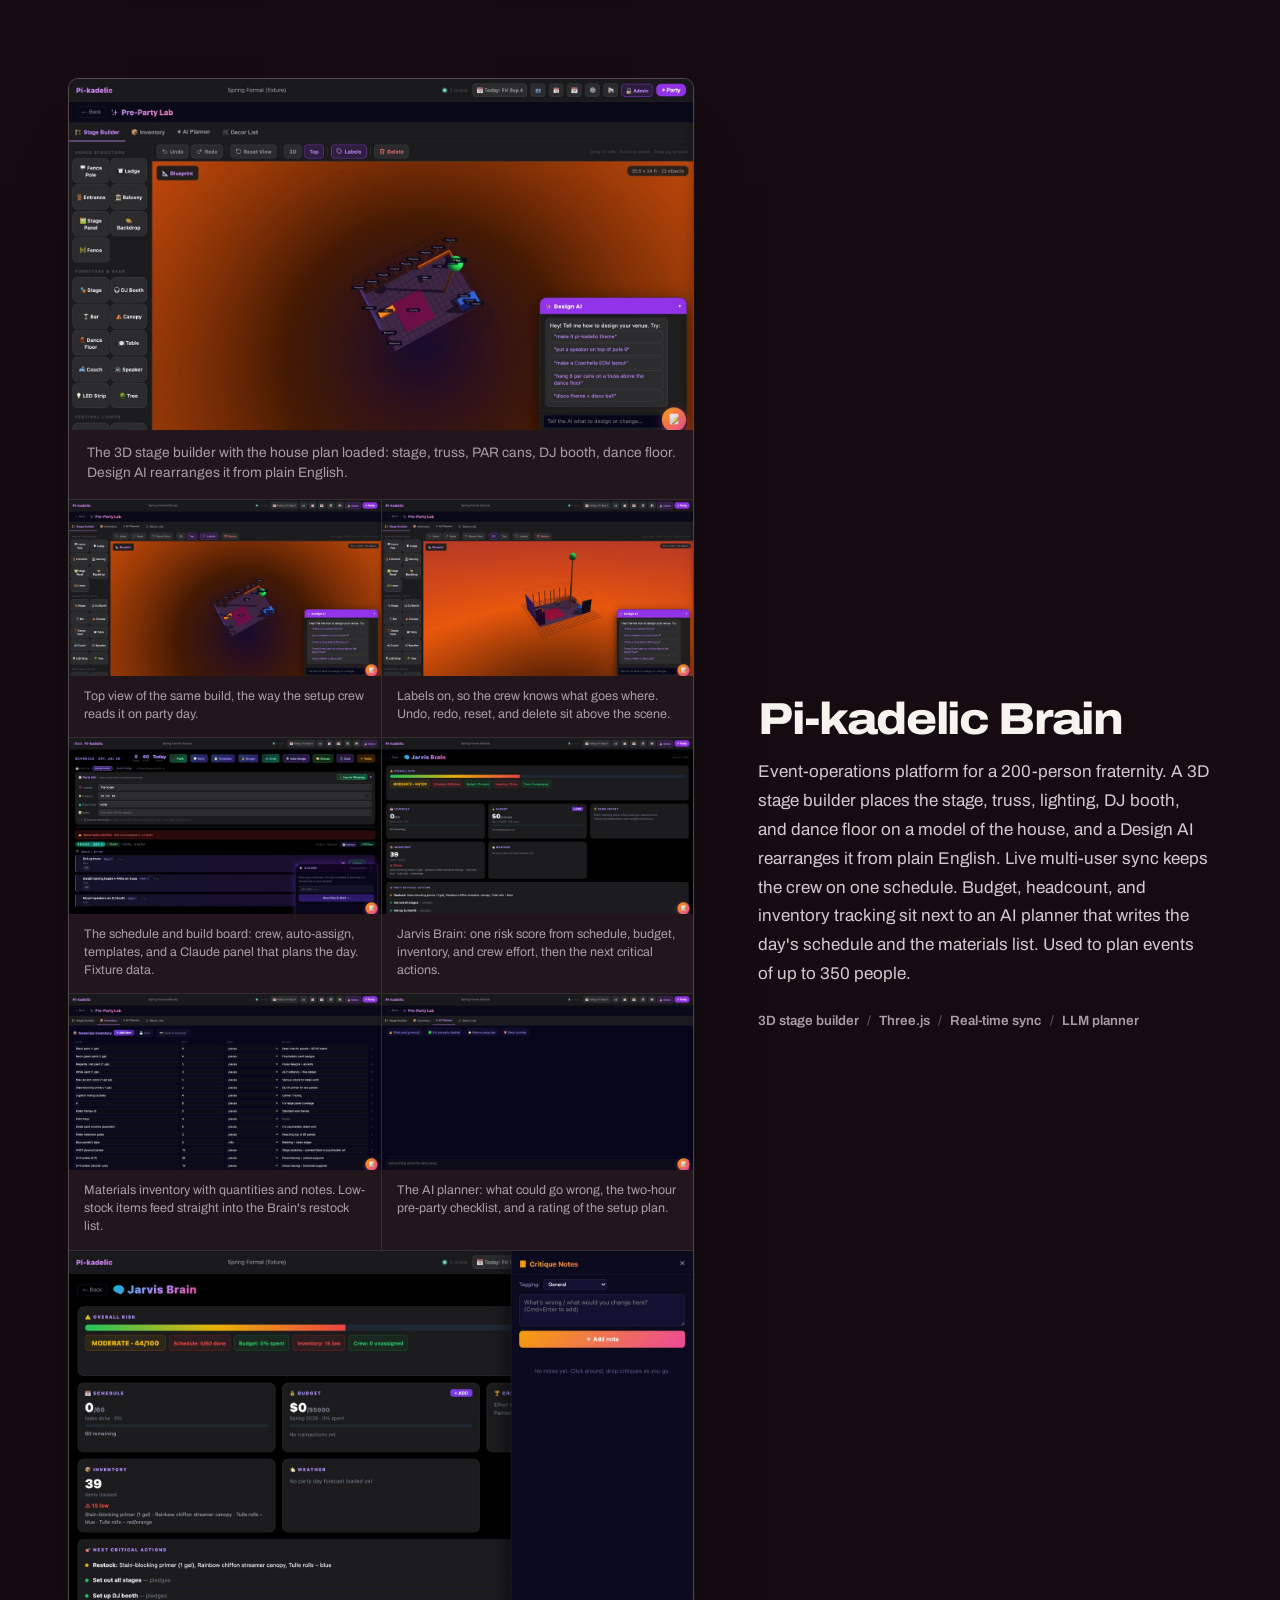
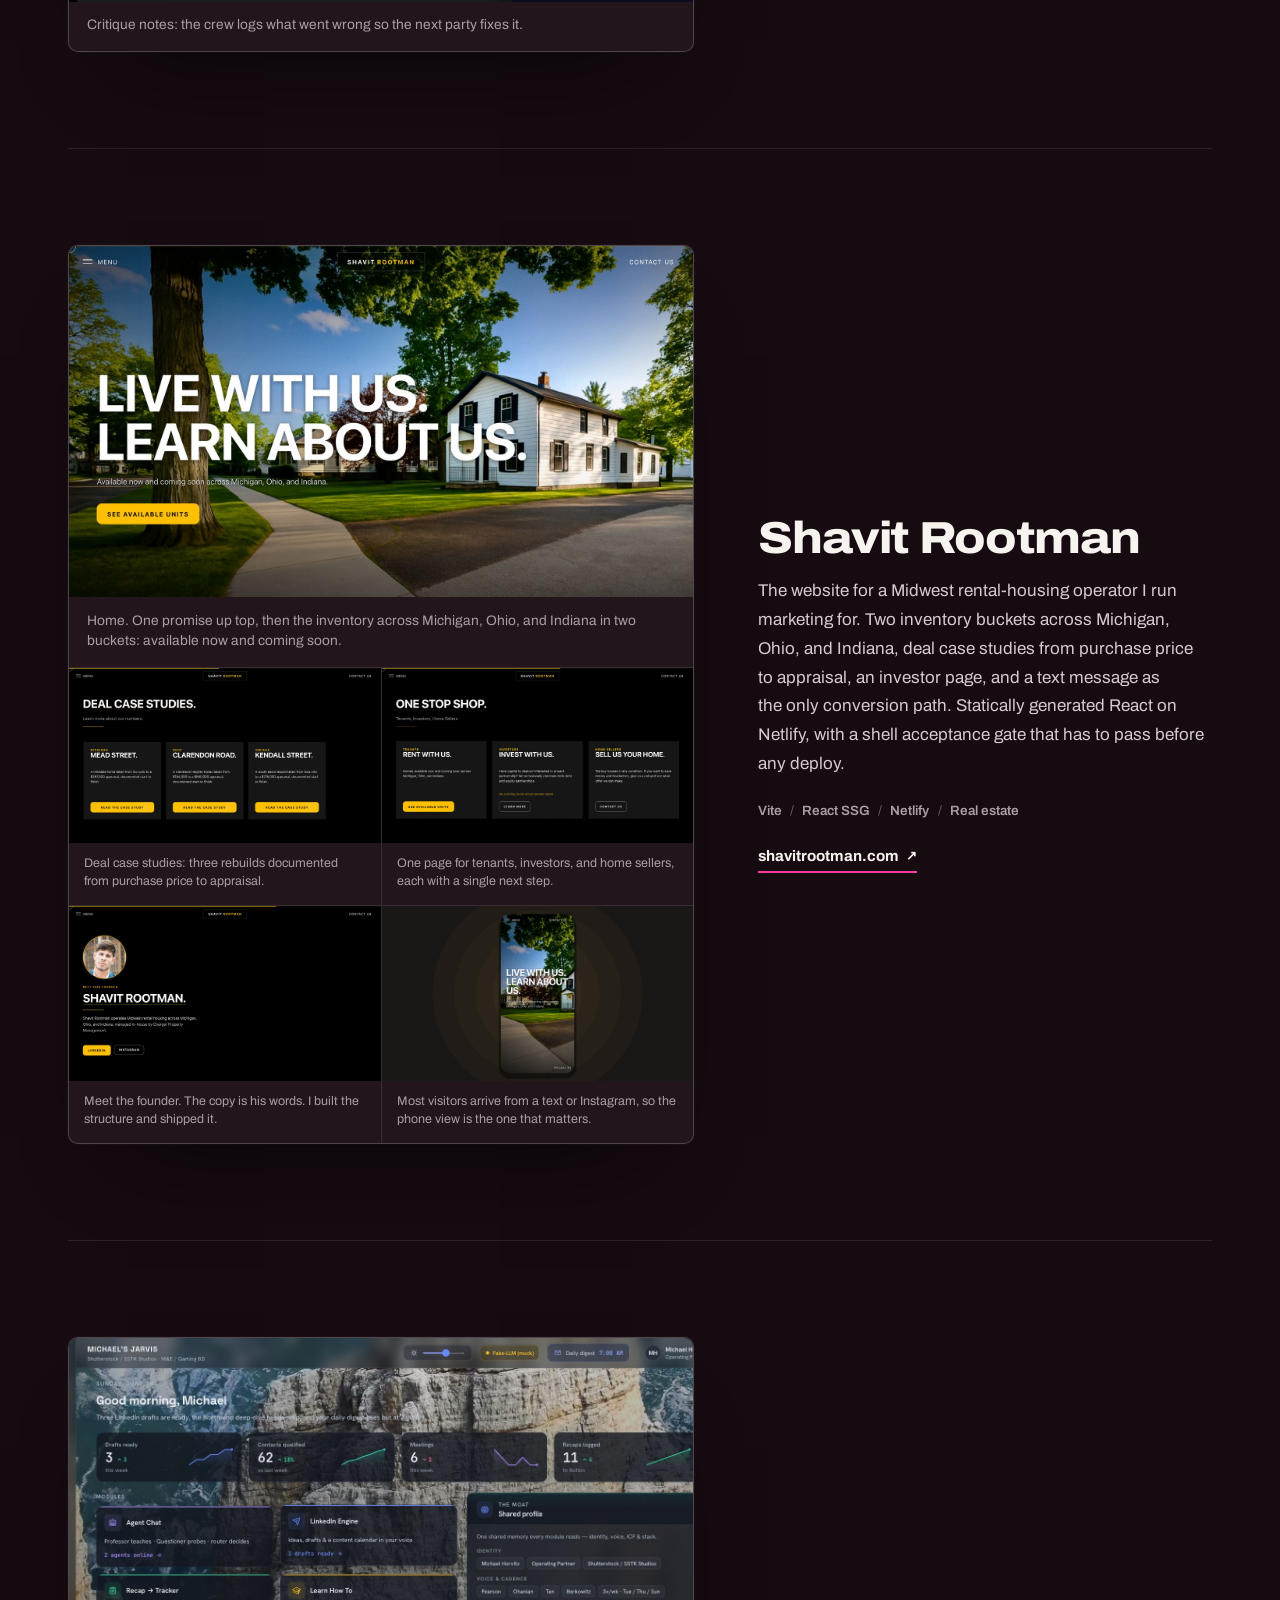
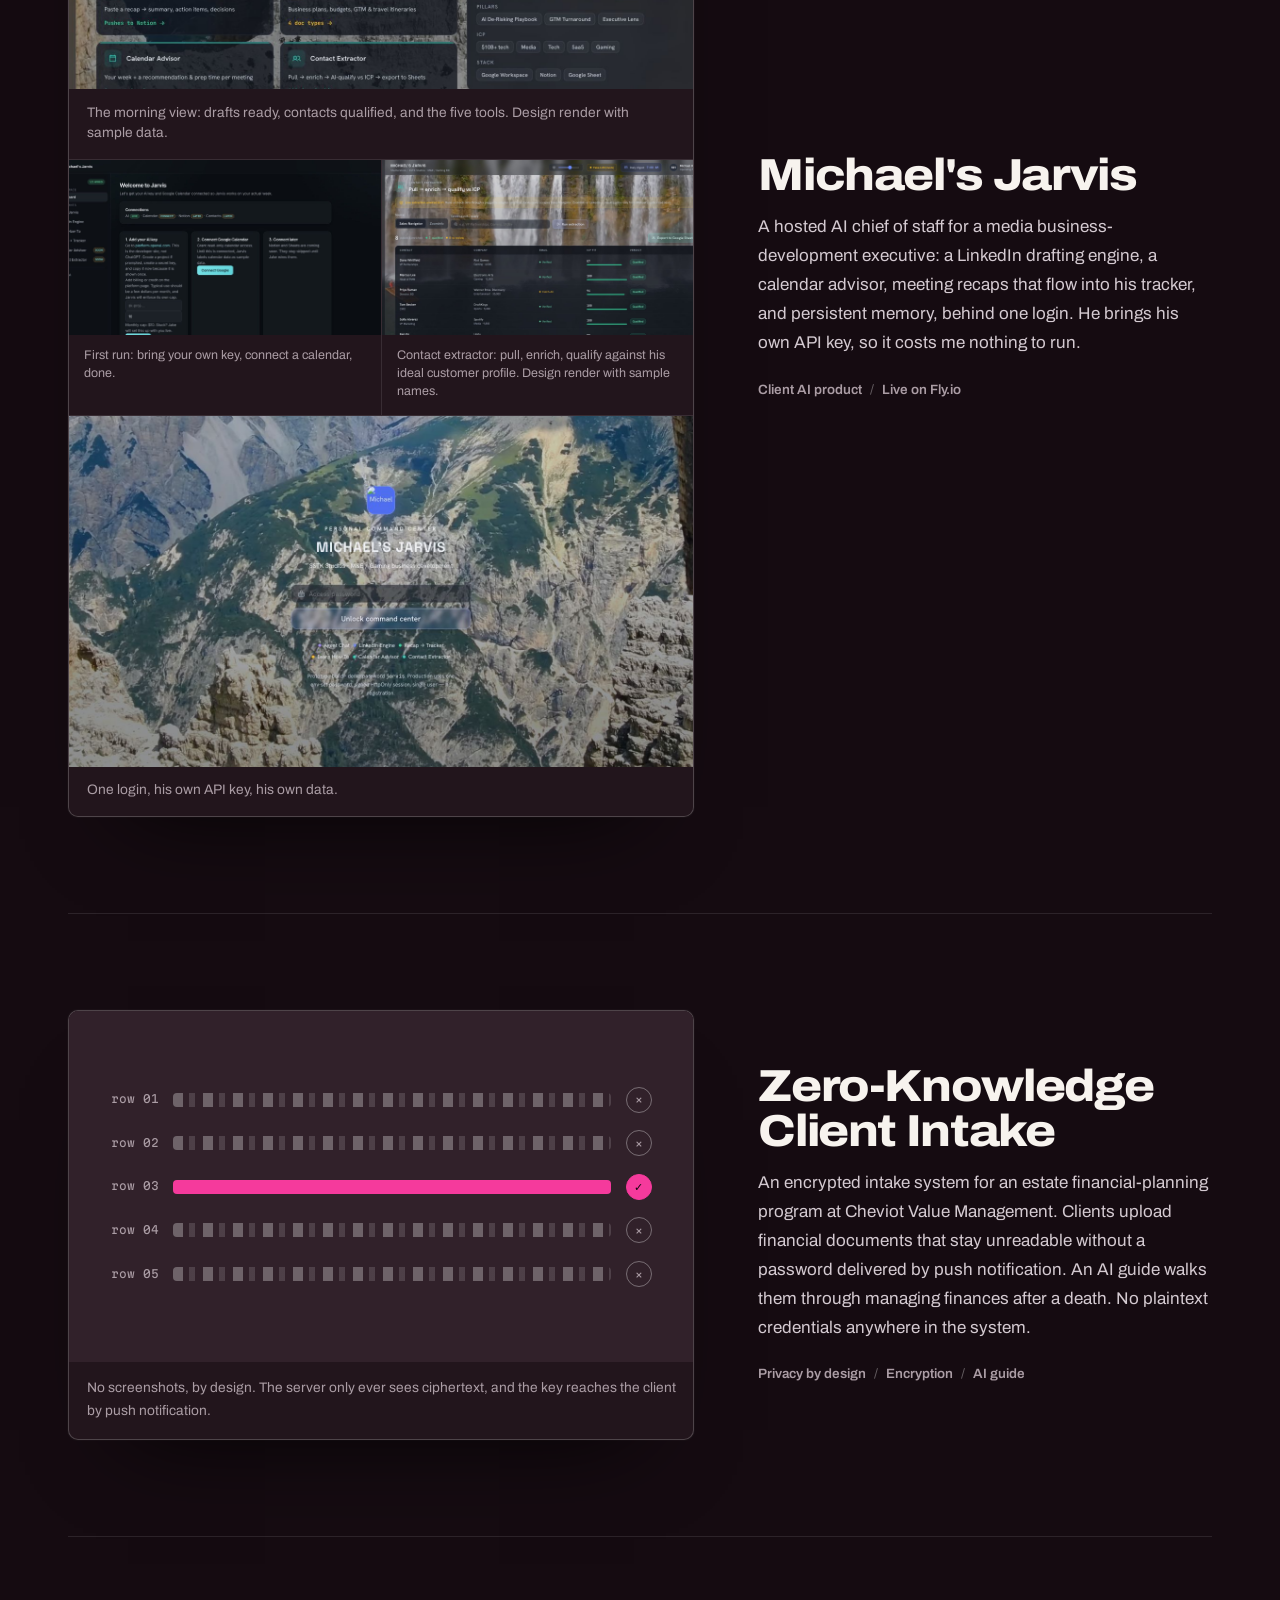
==== commit 1fc8251a: "Keep Rainbow frontage clear and add Jake Whisky marquee" ====
--- a/index.html
+++ b/index.html
@@ -224,7 +224,7 @@
 <!-- The Strip outside: one scene break. The street holds on screen and travels end to end as you scroll. Decorative. -->
 <div class="band" data-scene="pin" aria-hidden="true">
   <div class="strip"><div class="strip-roll">
-    <div class="strip-shot"><img src="assets/img/strip/strip-west.jpg" alt="" width="1680" height="720" loading="lazy" decoding="async"></div>
+    <div class="strip-shot"><img src="assets/img/strip/strip-west.jpg" alt="" width="1680" height="720" loading="lazy" decoding="async"><div class="whisky-marquee"><b>JAKE HORVITZ</b><span>LIVE TONIGHT</span></div></div>
     <div class="strip-shot"><img src="assets/img/strip/strip-east.jpg" alt="" width="1680" height="720" loading="lazy" decoding="async">
       <div class="billboard"><img src="assets/img/album/cover.jpg" alt="" width="900" height="900" decoding="async"><p><b>Corrections</b><b>and</b><b>Reflections</b><span>Out now</span></p></div>
     </div>
--- a/styles.css
+++ b/styles.css
@@ -575,7 +575,10 @@
 .strip-roll { display: flex; width: max-content; height: 100%; transform: translate3d(calc(var(--p) * (100vw - 100%)), 0, 0); will-change: transform; }
 .strip-shot { position: relative; flex: none; height: 100%; aspect-ratio: 21 / 9; }
 .strip-shot > img { width: 100%; height: 100%; object-fit: cover; }
-.strip-shot + .strip-shot { margin-left: -12vw; -webkit-mask-image: linear-gradient(90deg, transparent, #000 12vw); mask-image: linear-gradient(90deg, transparent, #000 12vw); }
+.strip-shot + .strip-shot { margin-left: 0; }
+.whisky-marquee { position: absolute; left: 10.15%; top: 54%; width: 12.25%; height: 6.5%; display: flex; flex-direction: column; justify-content: center; align-items: center; color: #302117; font: bold clamp(5px, 1vw, 15px)/1.25 Arial, sans-serif; letter-spacing: .08em; background: #f3dfb6; transform: rotate(.5deg); }
+.whisky-marquee b { font-size: 1em; }
+.whisky-marquee span { font-size: .8em; }
 /* The album is printed on the blank billboard in the second view. Its box is placed over the billboard face, and the type scales with it. */
 .billboard {
   position: absolute; left: 33.3%; top: 19.2%; width: 27.5%; height: 20.3%; container-type: size; overflow: hidden;
